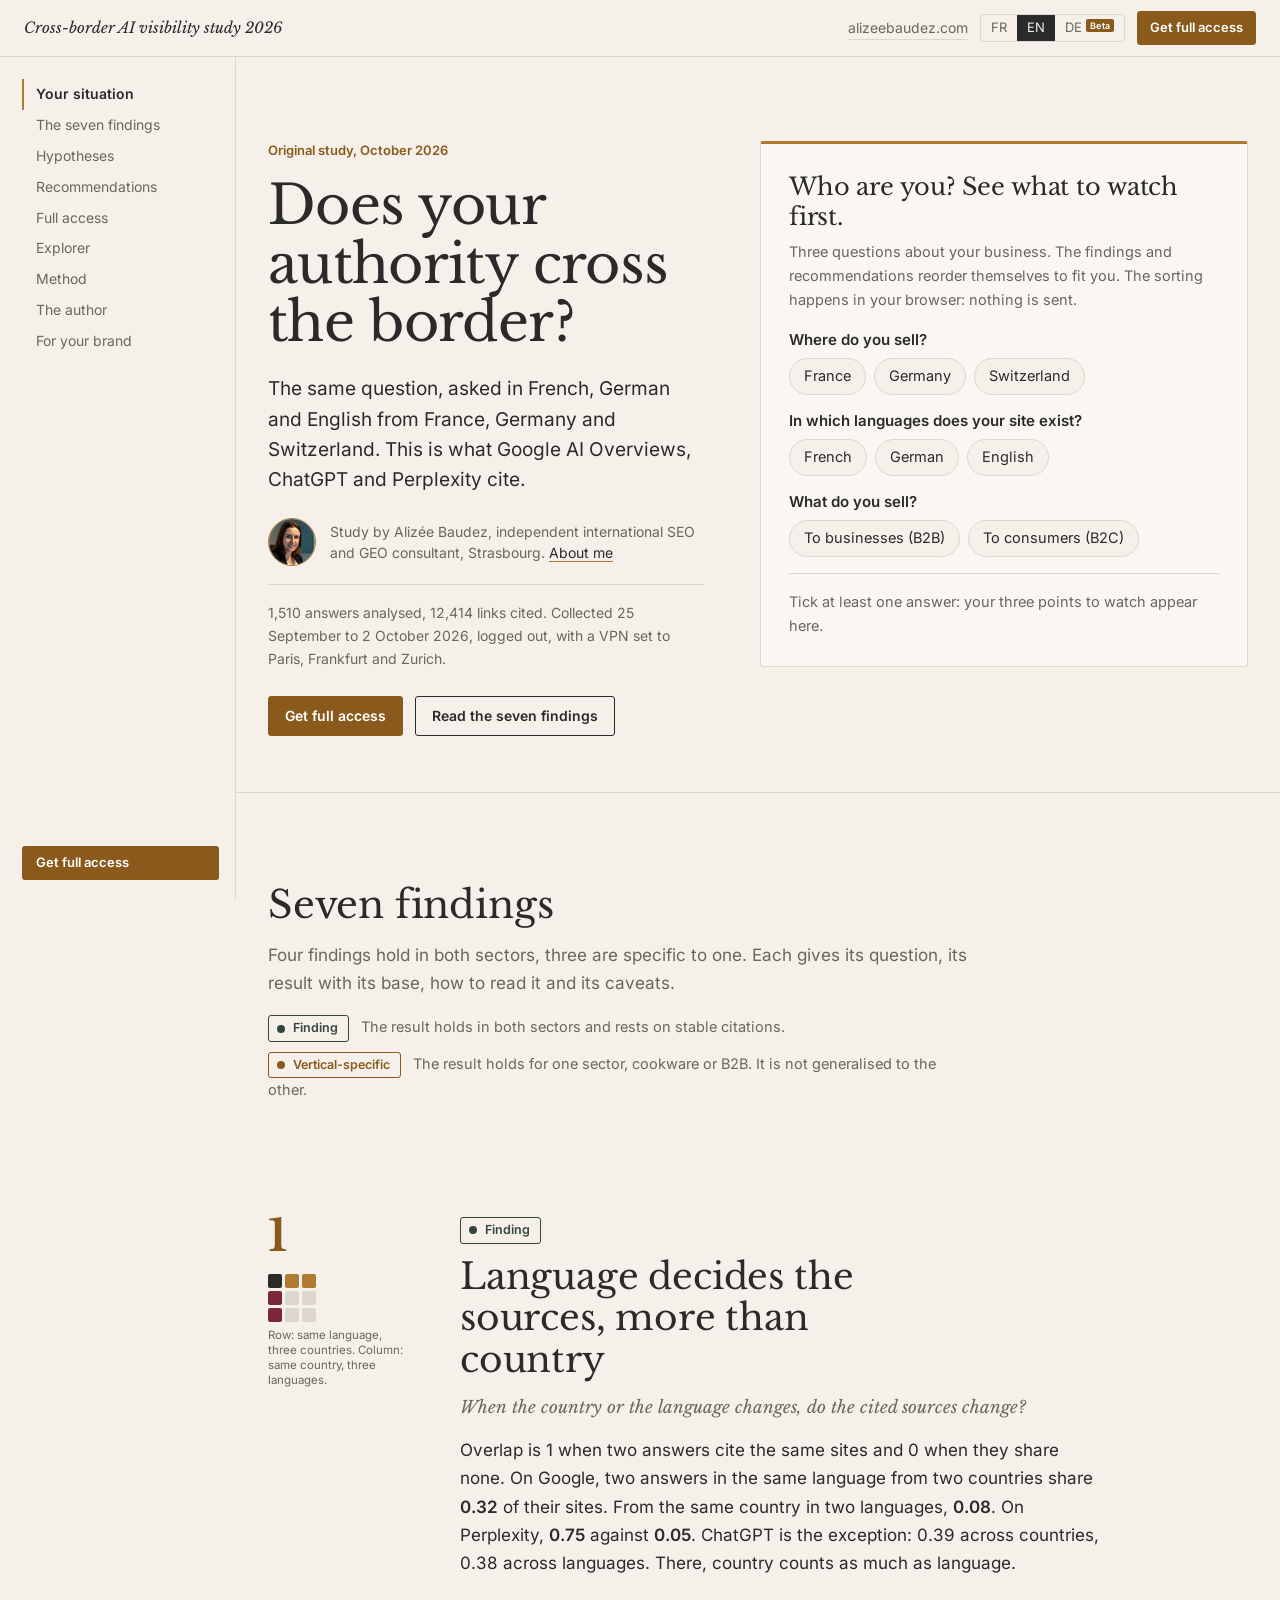
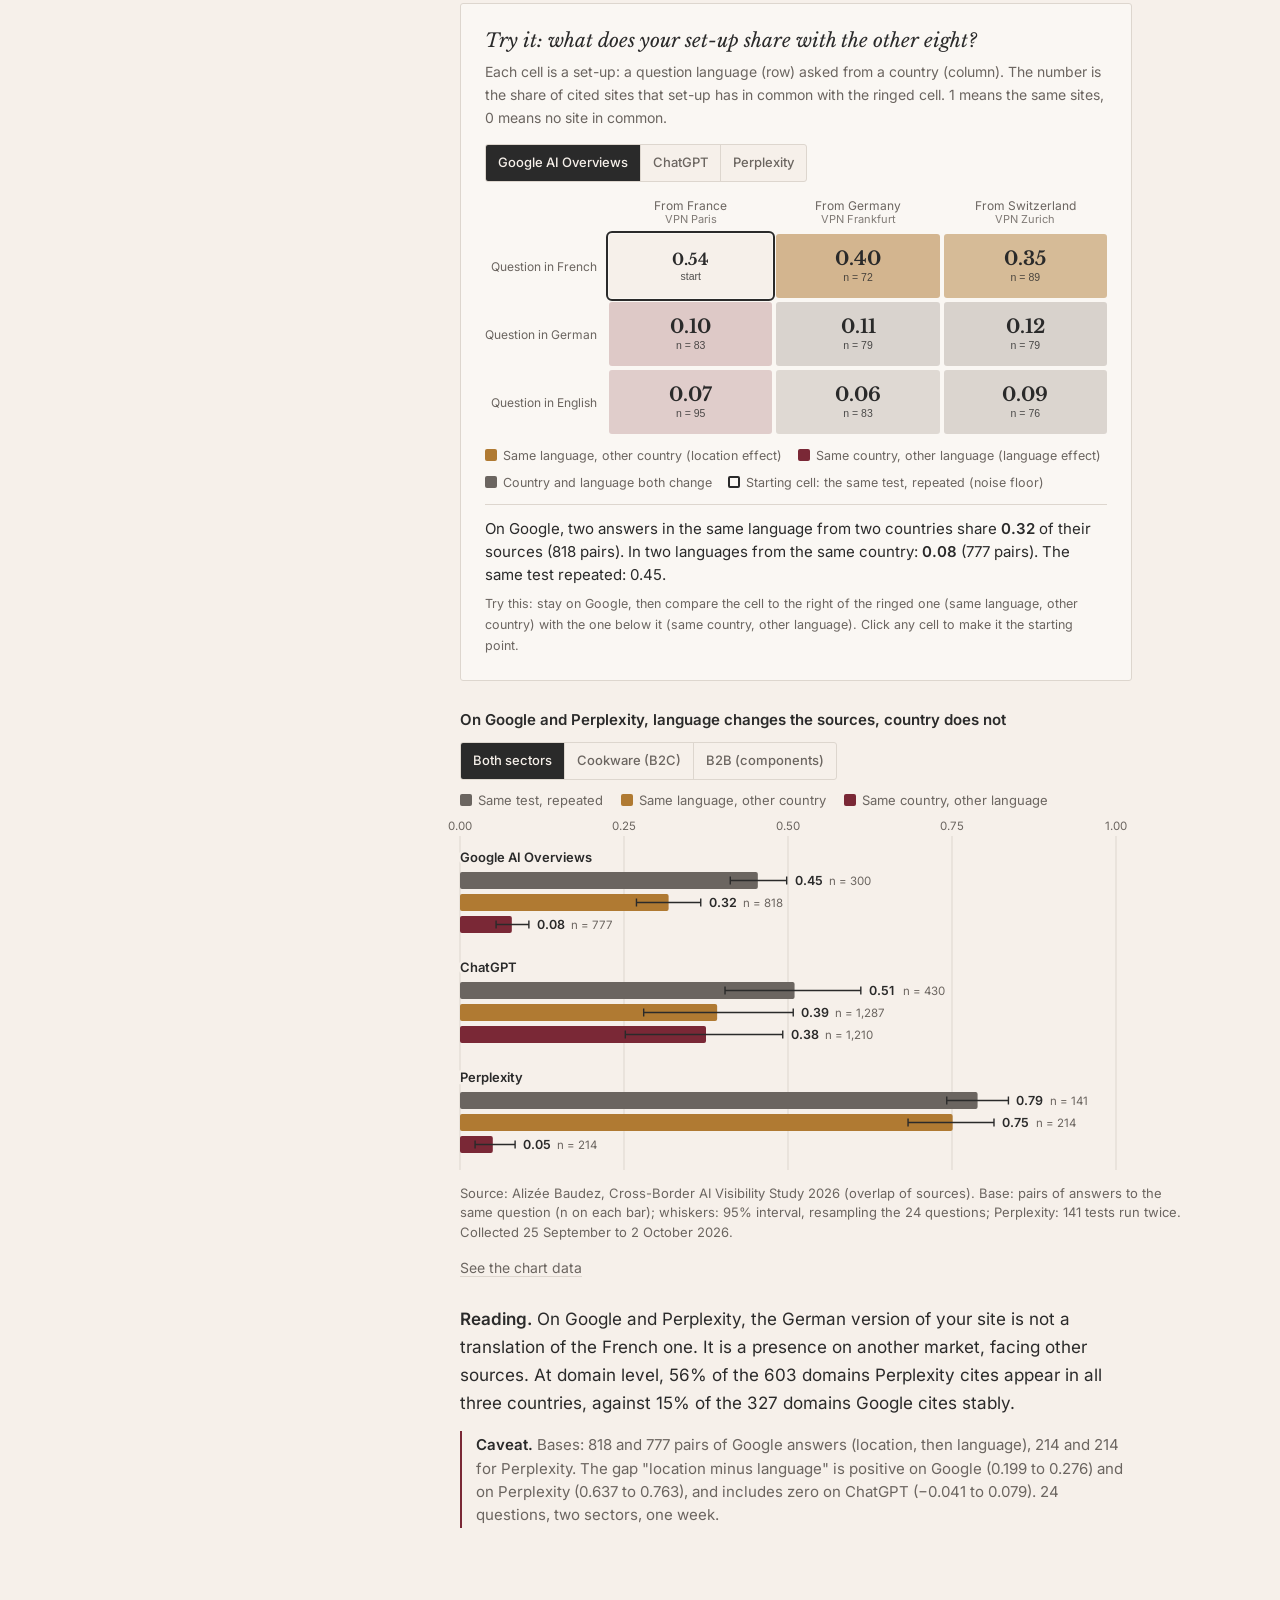
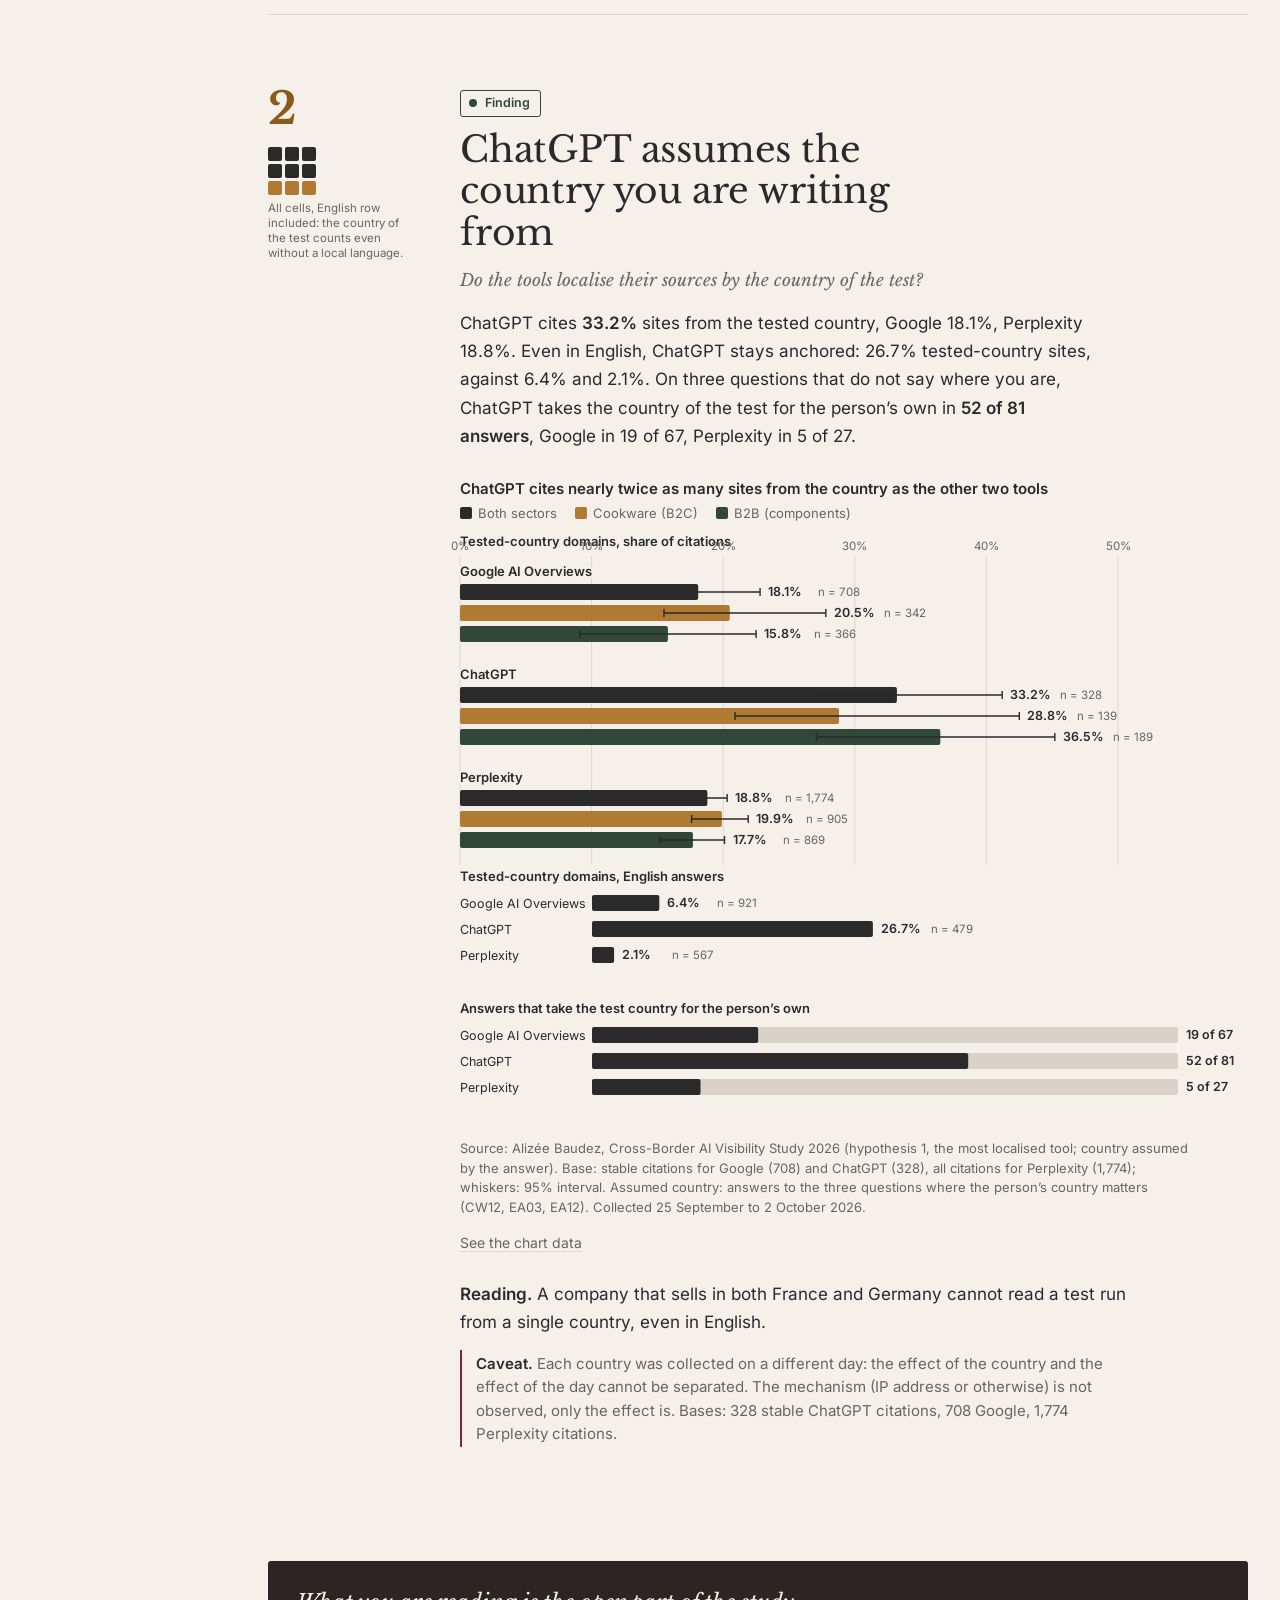
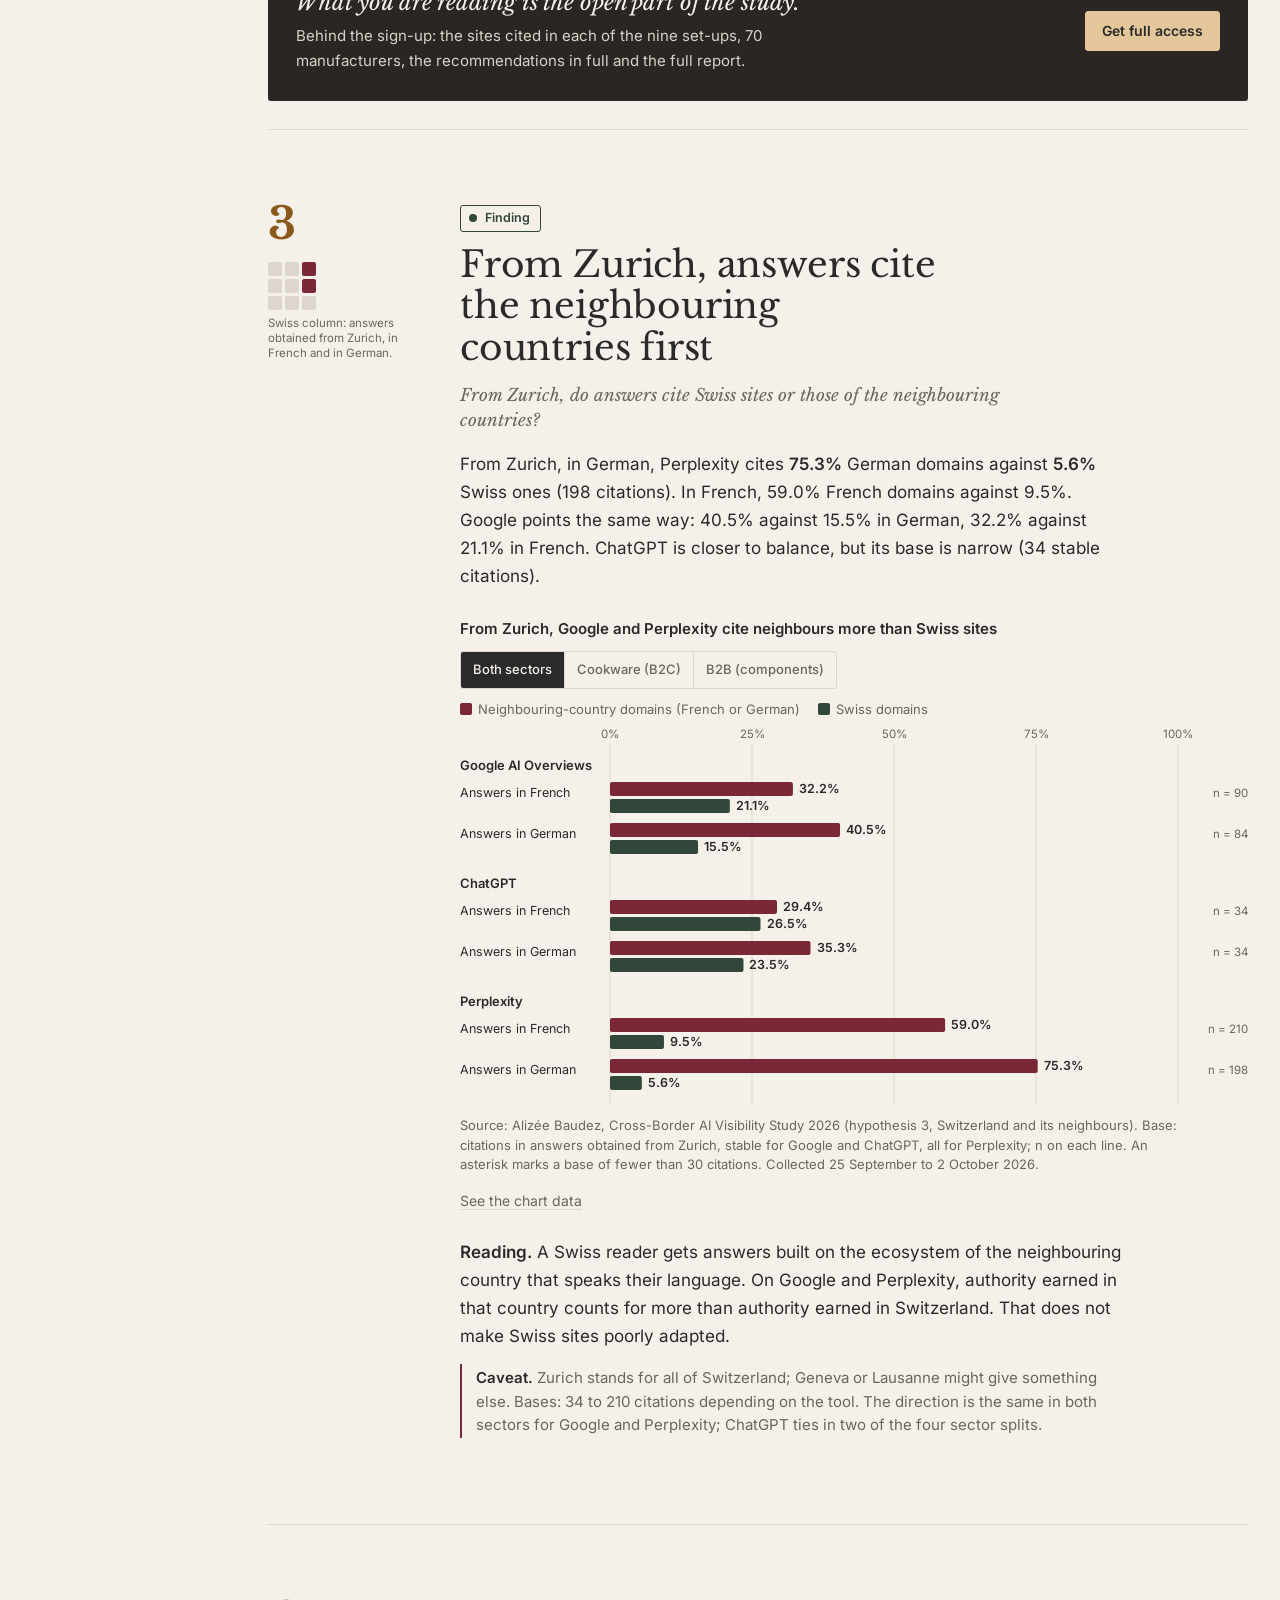
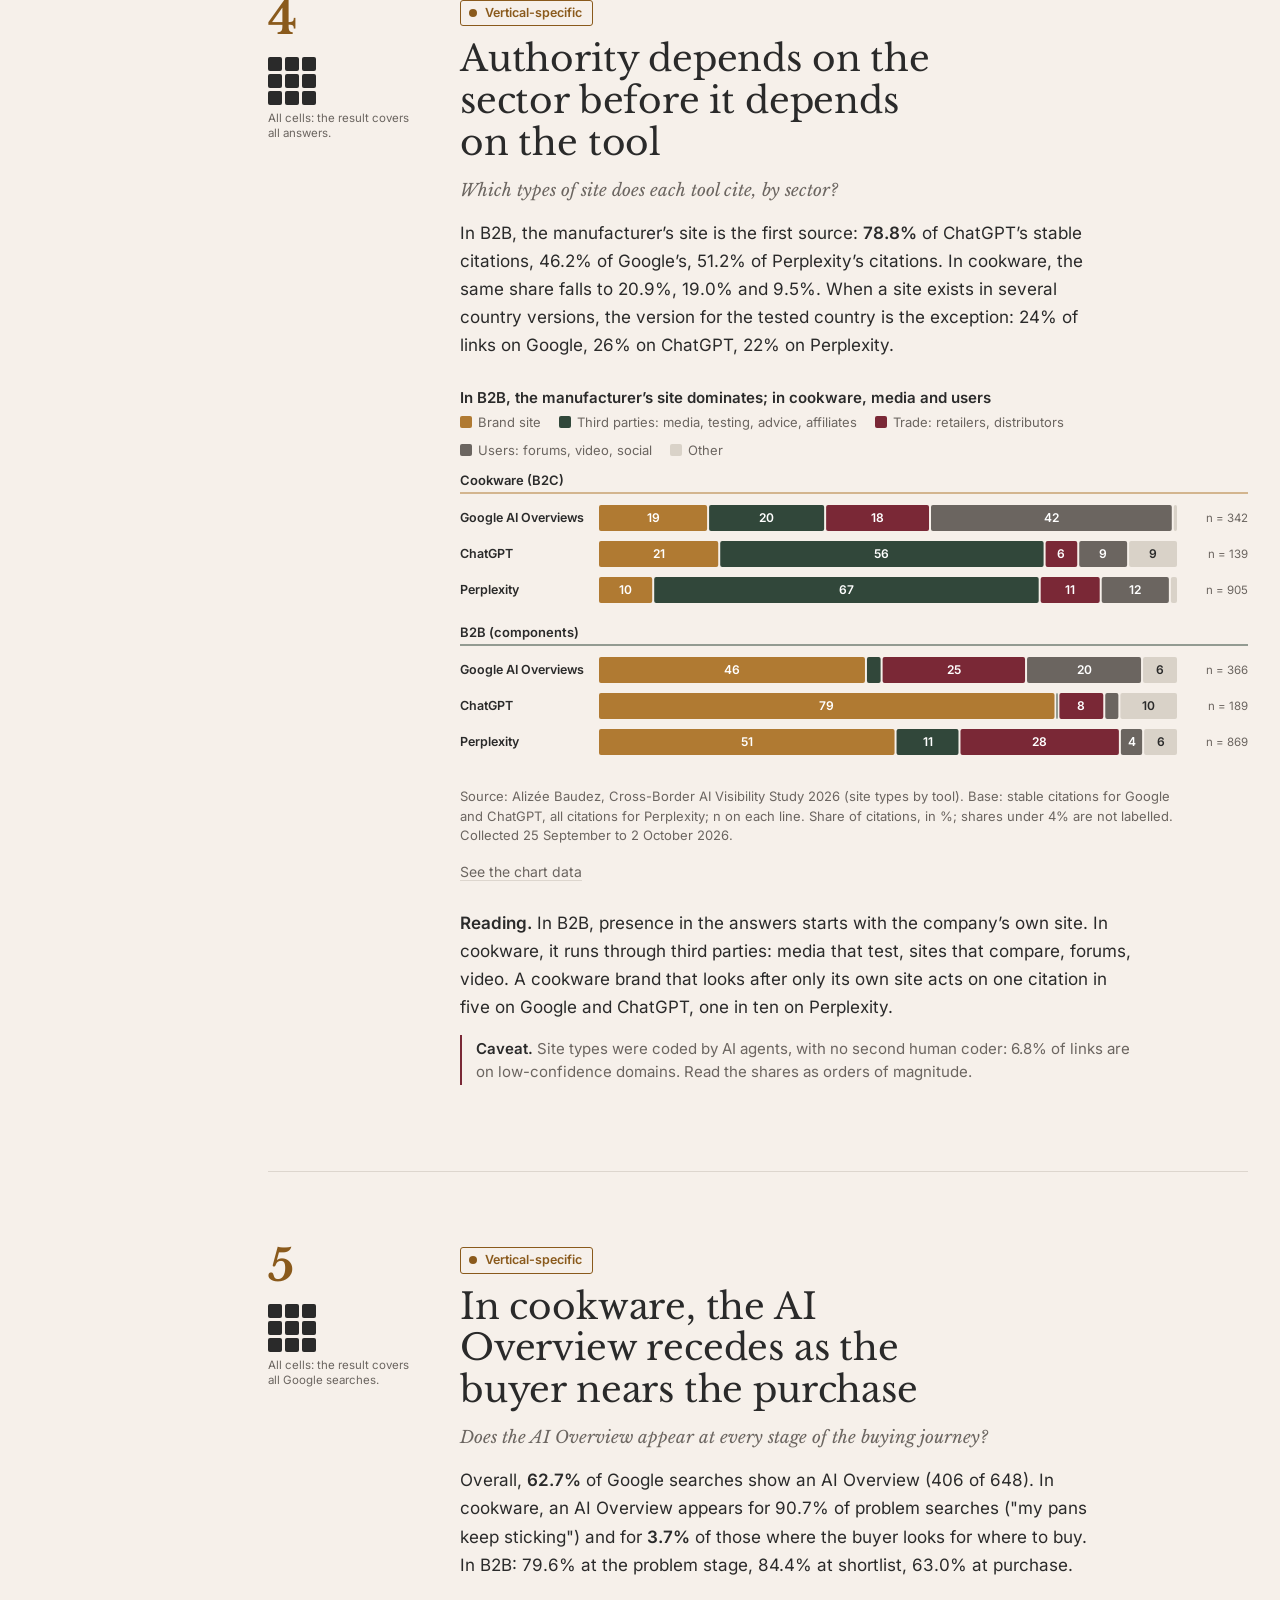
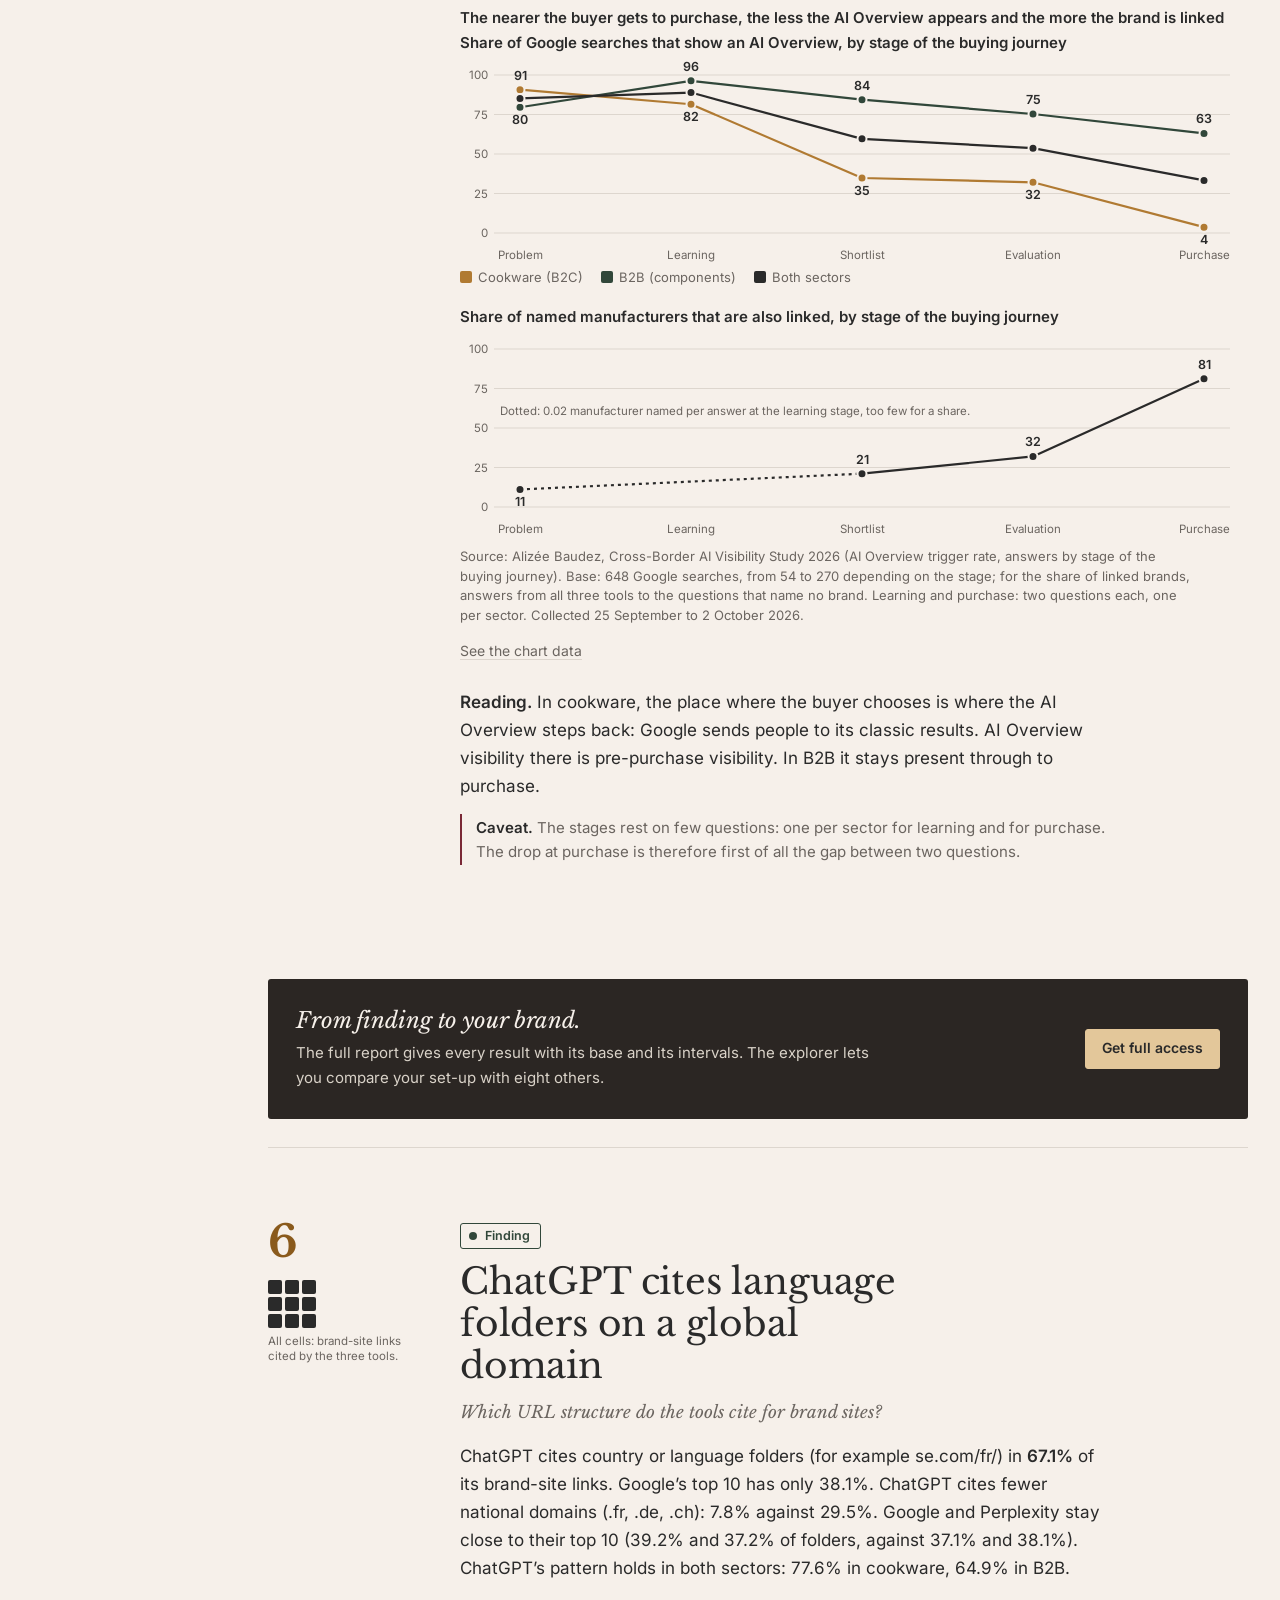
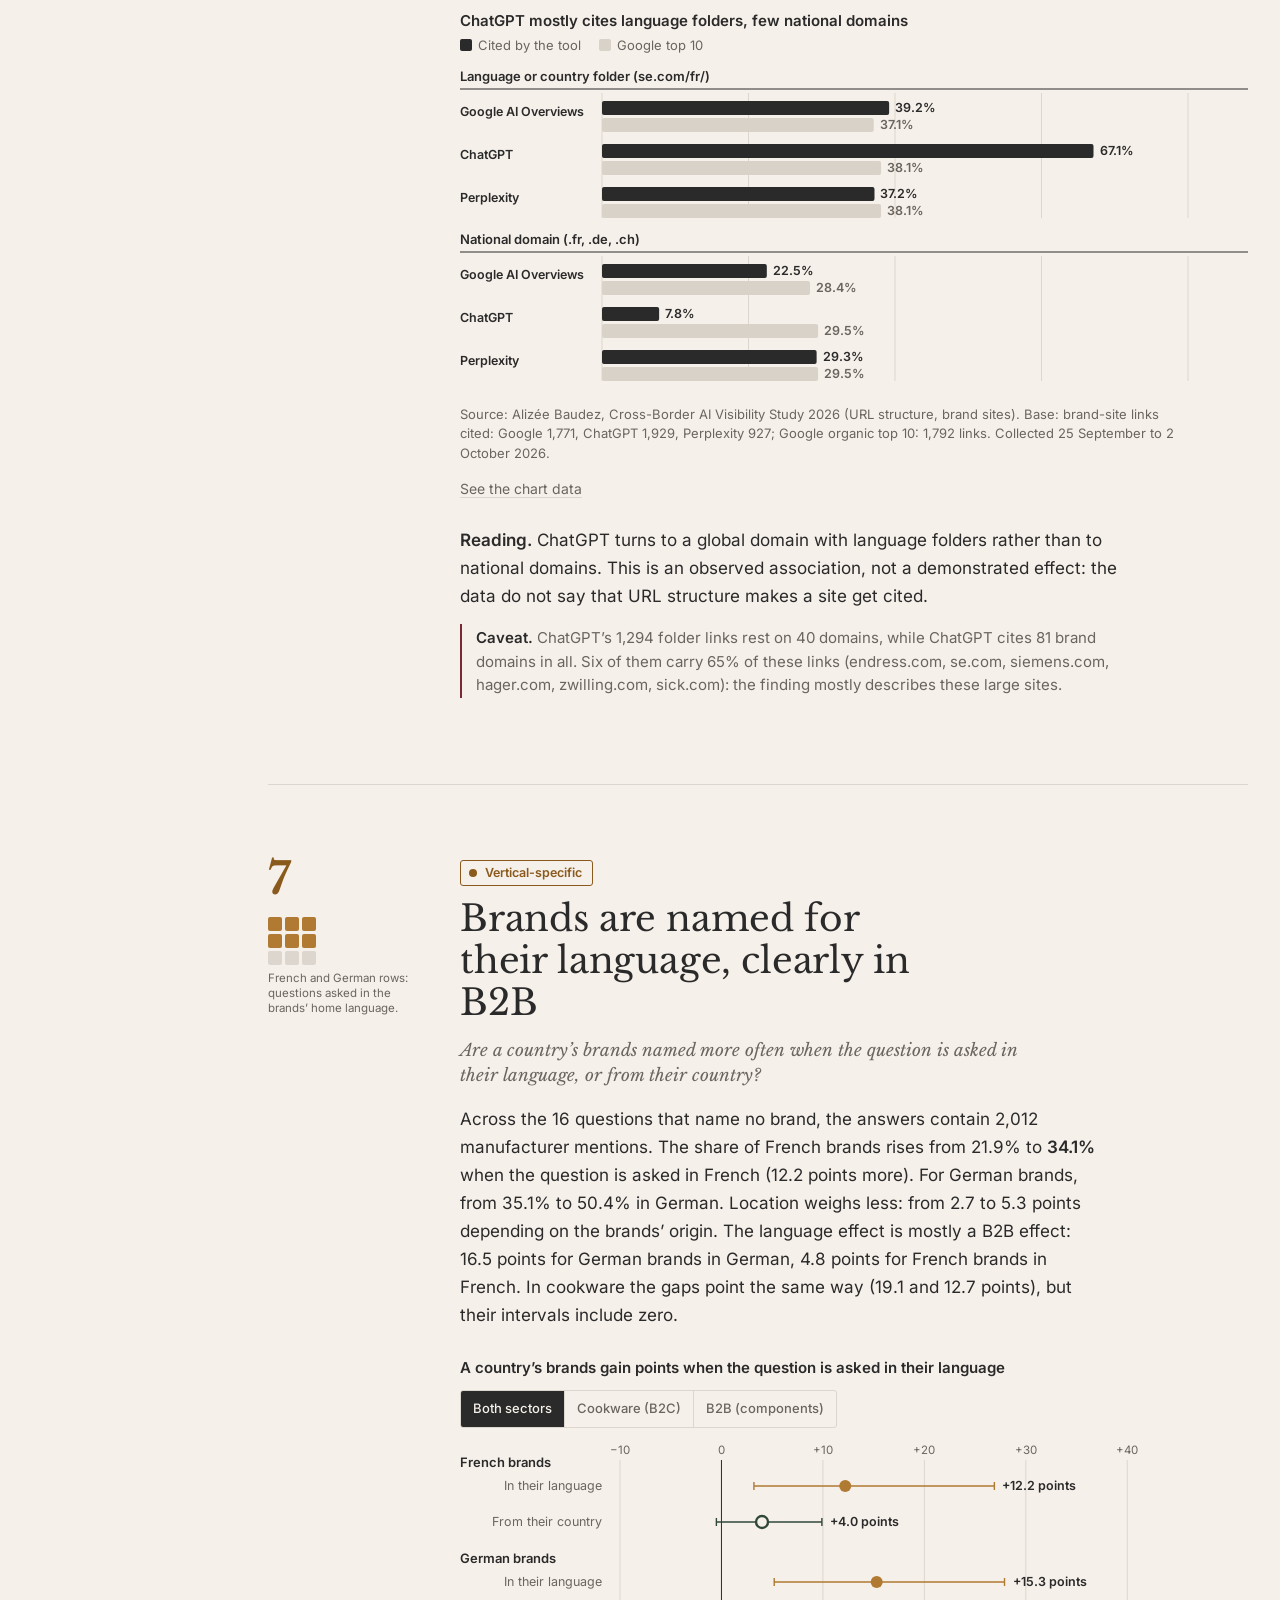
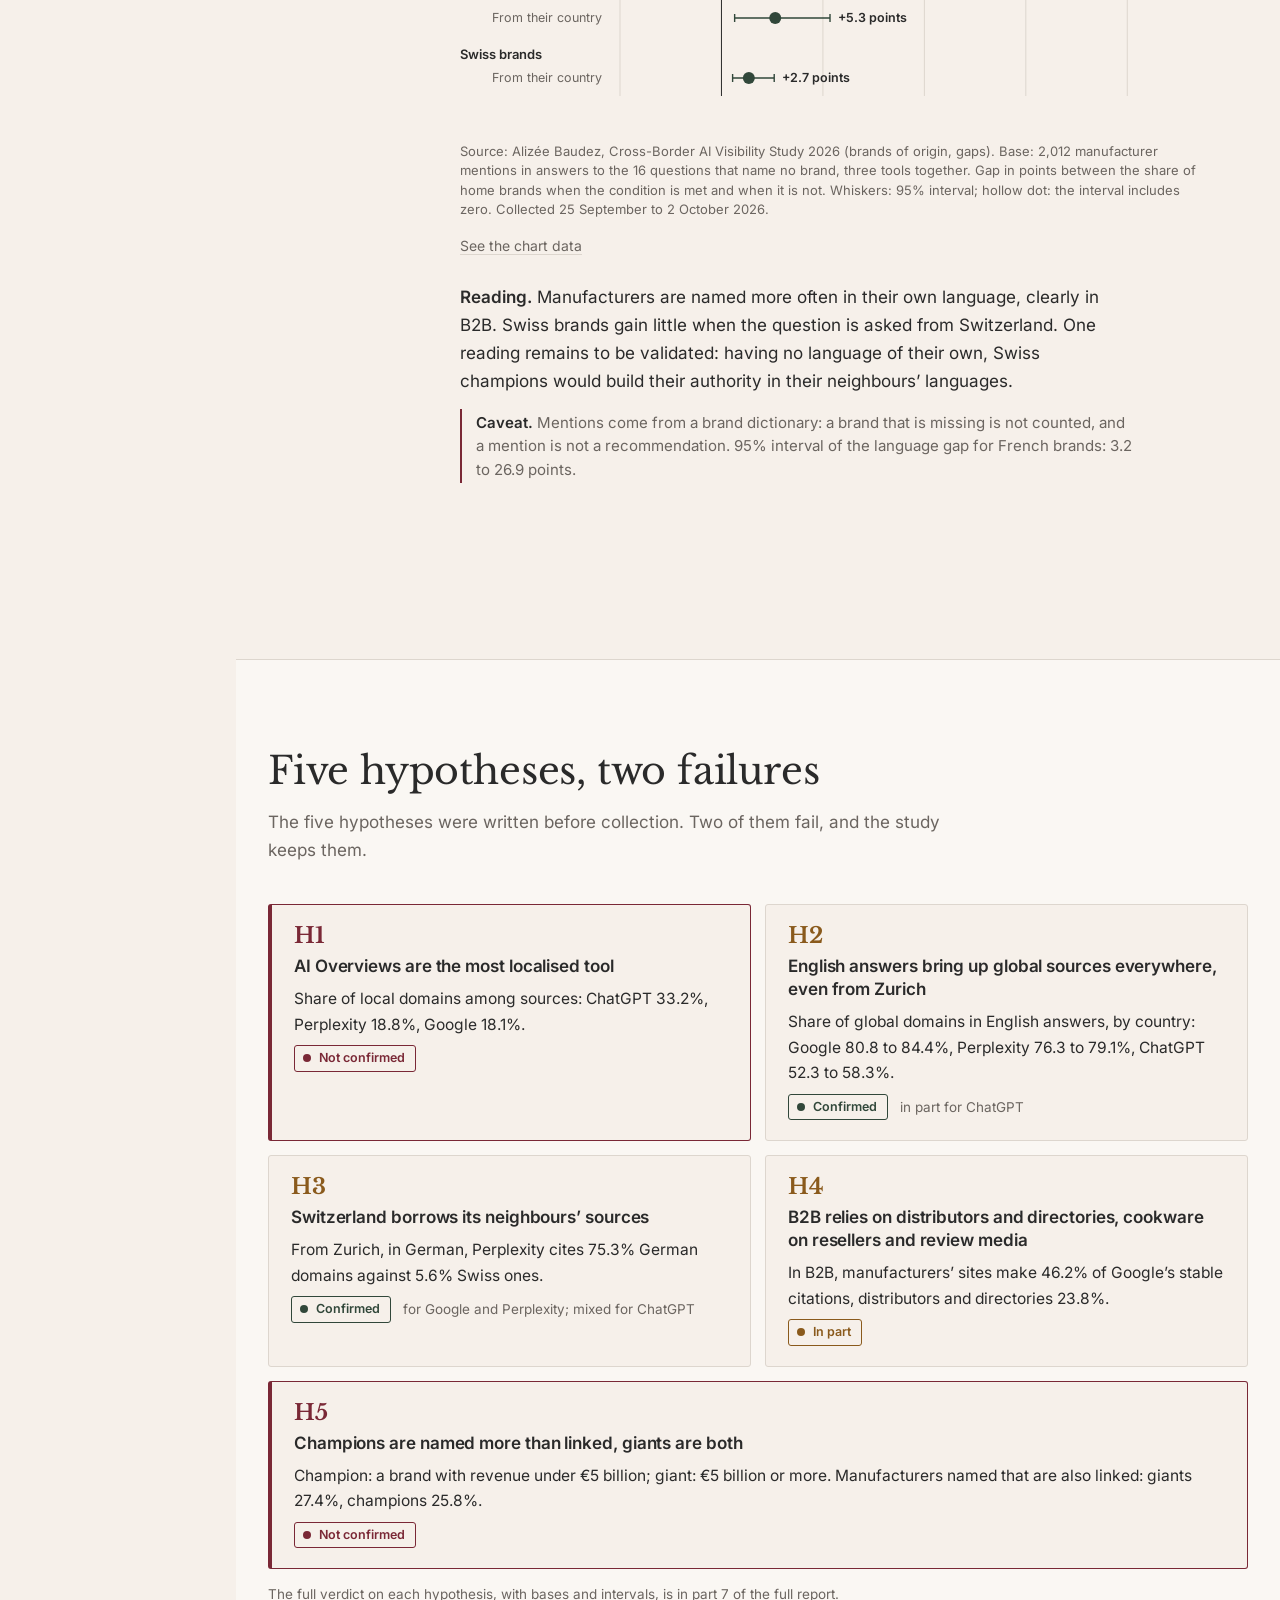
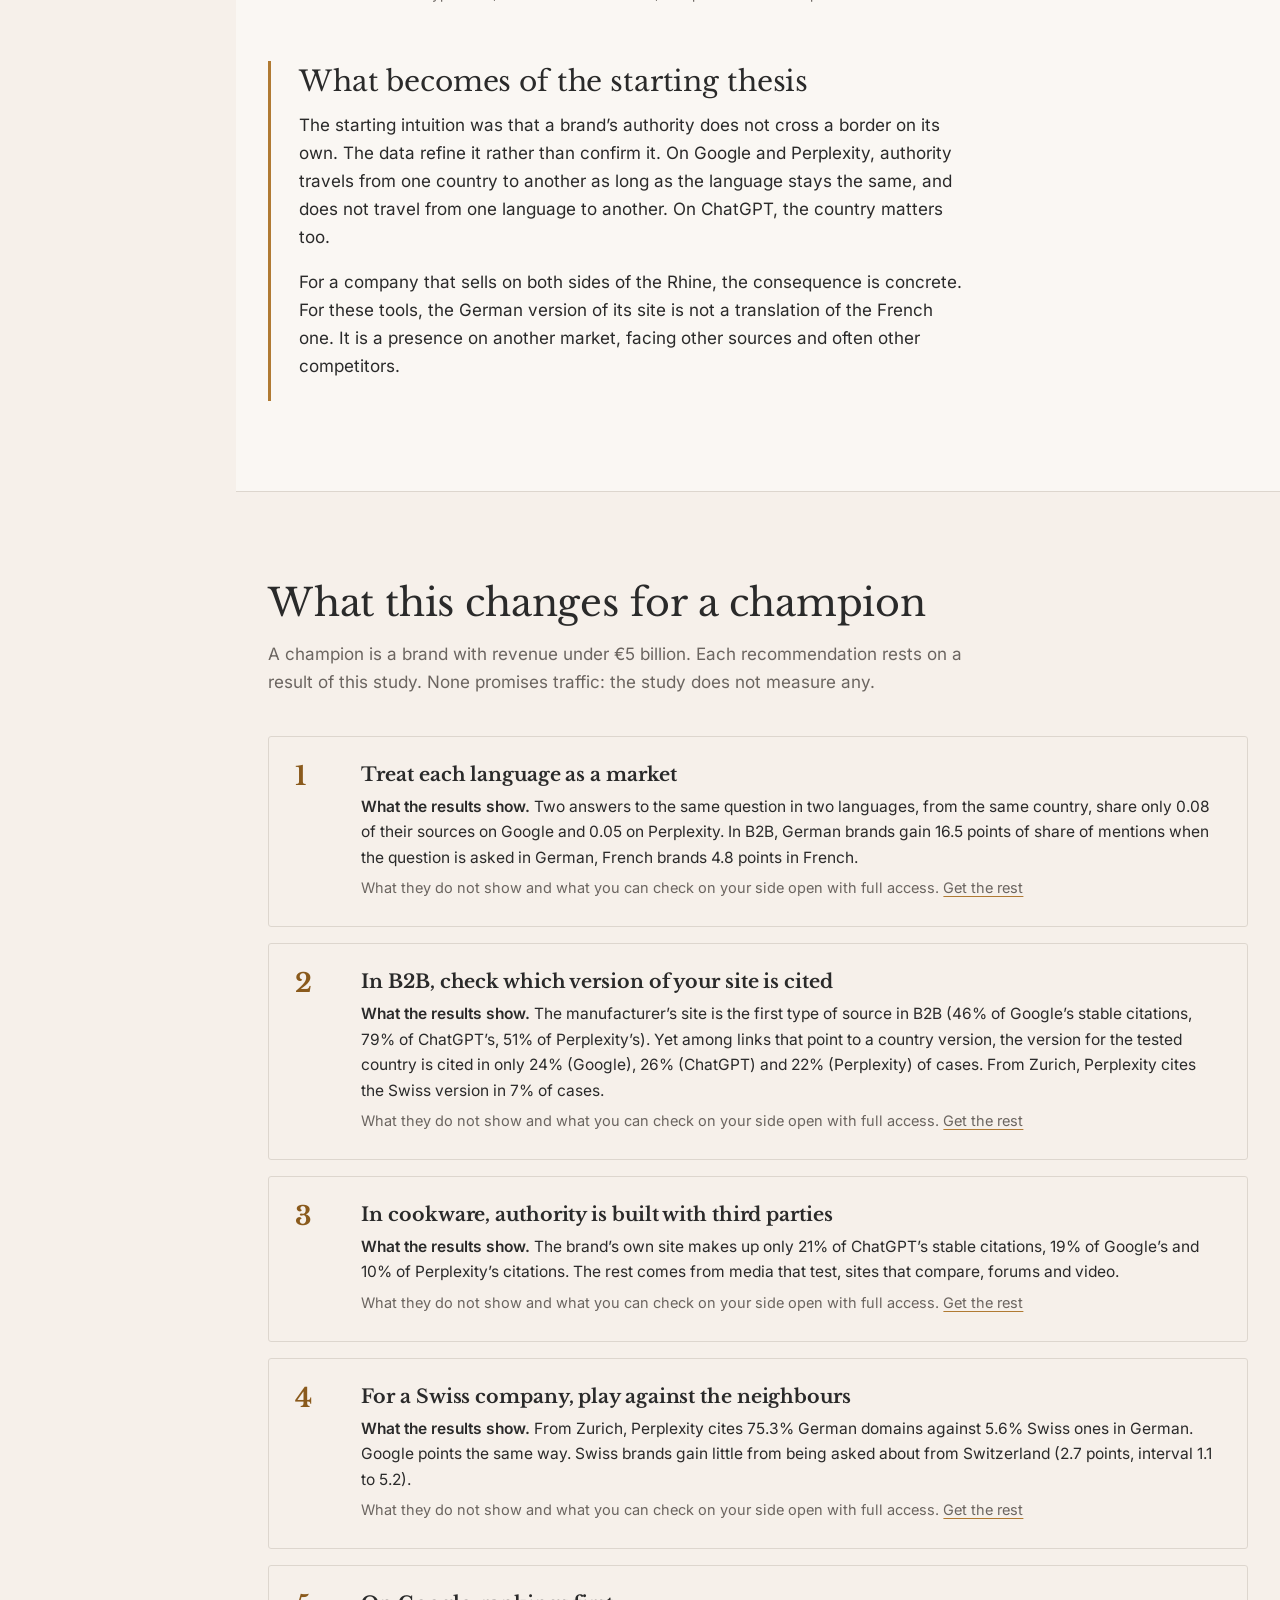
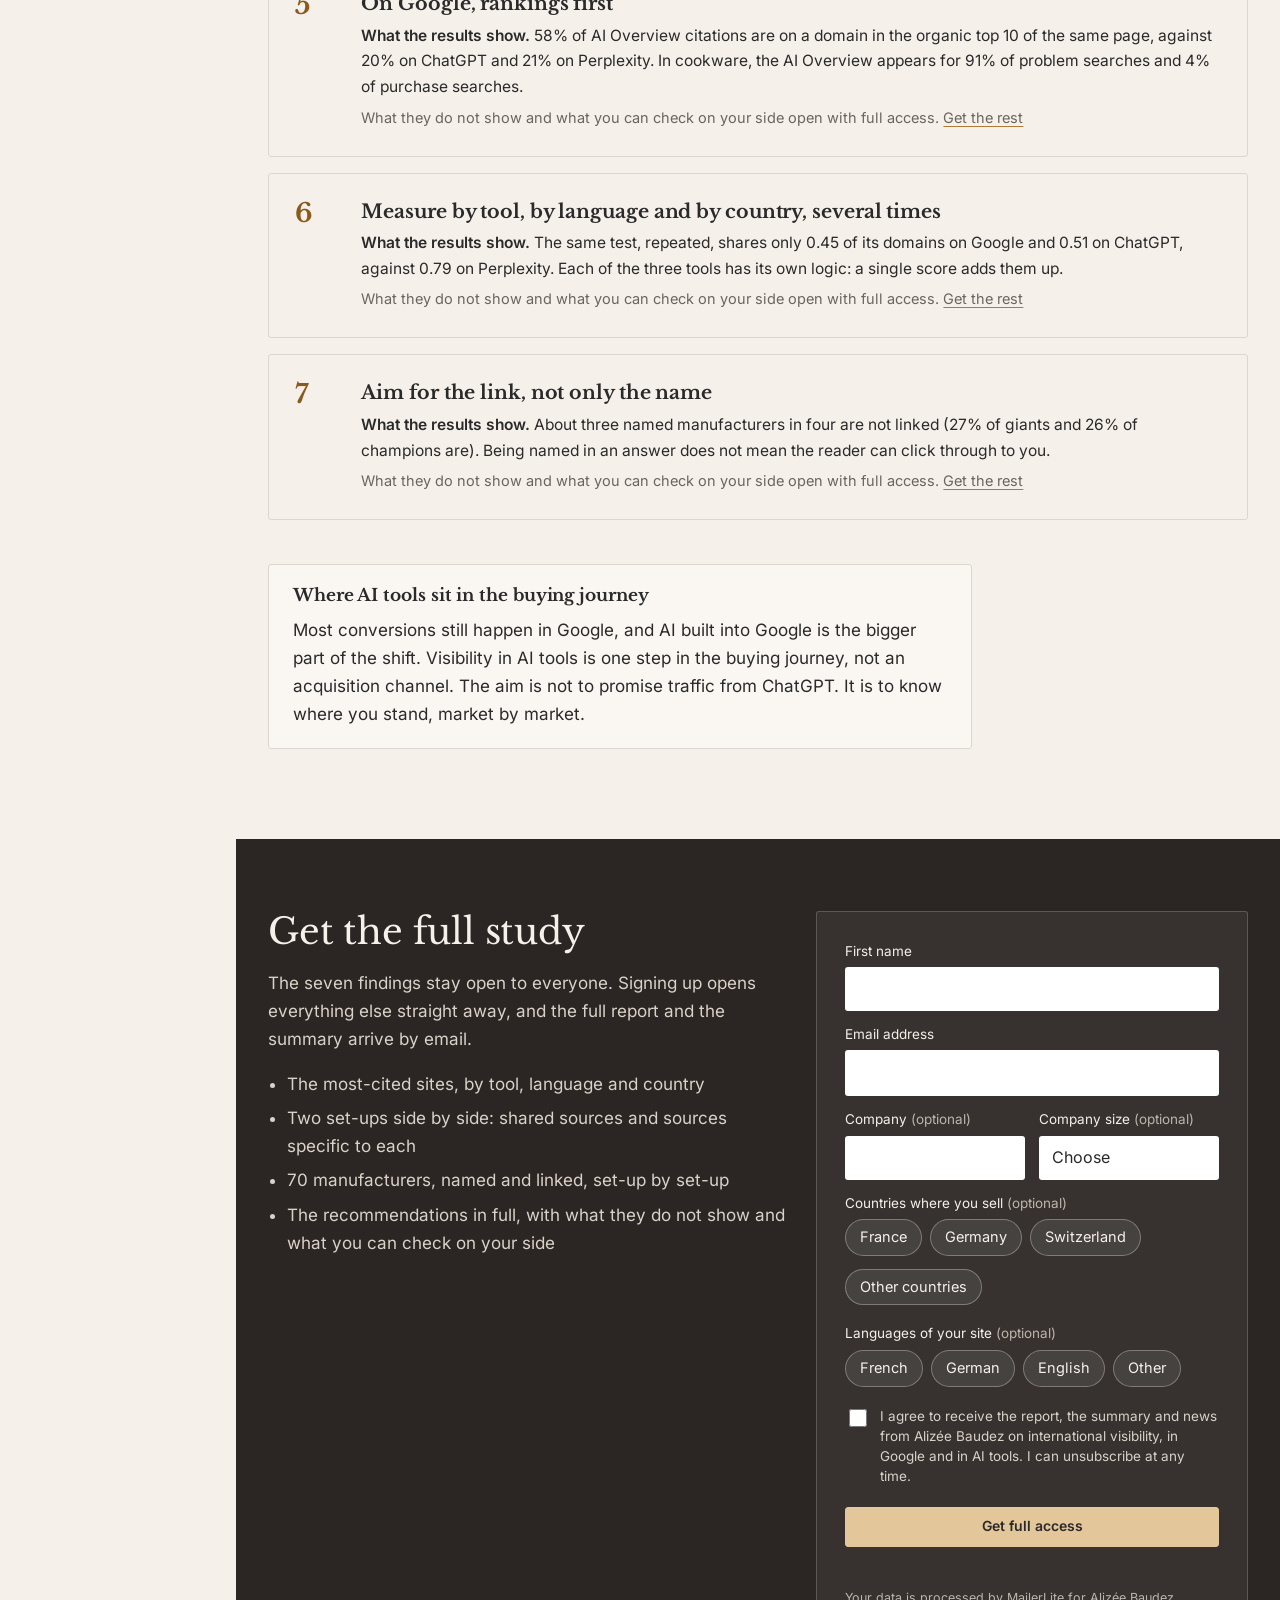
==== index.html @ bb364234 "Publish the multi-market AI visibility study microsite (EN, FR, DE Beta) Co-Authored-By: Claude Sonn" ====
<!doctype html>
<html lang="en">
<head>
<meta charset="utf-8">
<meta name="viewport" content="width=device-width,initial-scale=1">
<title>Cross-border AI visibility study 2026: does your authority cross the border?</title>
<meta name="description" content="What Google AI Overviews, ChatGPT and Perplexity cite when the same question is asked in French, German and English from France, Germany and Switzerland. 1,510 answers analysed, 12,414 links cited.">
<meta name="color-scheme" content="light dark">
<link rel="canonical" href="https://alizeebaudez.github.io/multi-market-ai-visibility-study/">
<link rel="alternate" hreflang="fr" href="https://alizeebaudez.github.io/multi-market-ai-visibility-study/fr/"><link rel="alternate" hreflang="en" href="https://alizeebaudez.github.io/multi-market-ai-visibility-study/"><link rel="alternate" hreflang="x-default" href="https://alizeebaudez.github.io/multi-market-ai-visibility-study/">
<meta property="og:type" content="article"><meta property="og:title" content="Does your authority cross the border?"><meta property="og:description" content="What Google AI Overviews, ChatGPT and Perplexity cite when the same question is asked in French, German and English from France, Germany and Switzerland. 1,510 answers analysed, 12,414 links cited.">
<meta property="og:locale" content="en_GB"><meta property="og:url" content="https://alizeebaudez.github.io/multi-market-ai-visibility-study/">
<link rel="preload" href="assets/fonts/libre-baskerville-latin-400-normal.woff2" as="font" type="font/woff2" crossorigin><link rel="preload" href="assets/fonts/inter-latin-400-normal.woff2" as="font" type="font/woff2" crossorigin>
<link rel="icon" href="data:image/svg+xml,%3Csvg xmlns='http://www.w3.org/2000/svg' viewBox='0 0 32 32'%3E%3Crect width='32' height='32' rx='4' fill='%23B07A32'/%3E%3Cg fill='%23F6F0EA'%3E%3Crect x='6' y='6' width='6' height='6'/%3E%3Crect x='13' y='6' width='6' height='6' opacity='.7'/%3E%3Crect x='20' y='6' width='6' height='6' opacity='.7'/%3E%3Crect x='6' y='13' width='6' height='6' opacity='.5'/%3E%3Crect x='13' y='13' width='6' height='6' opacity='.3'/%3E%3Crect x='20' y='13' width='6' height='6' opacity='.3'/%3E%3Crect x='6' y='20' width='6' height='6' opacity='.5'/%3E%3Crect x='13' y='20' width='6' height='6' opacity='.3'/%3E%3Crect x='20' y='20' width='6' height='6' opacity='.3'/%3E%3C/g%3E%3C/svg%3E">
<link rel="stylesheet" href="assets/style.css?v=2804ca9c">
</head>
<body>
<a class="skip" href="#main">Skip to content</a>
<header class="top">
  <div class="wrap">
    <a class="brand" href="#top">Cross-border AI visibility study 2026</a>
    <div class="tools">
      <a class="home-link" href="https://alizeebaudez.com">alizeebaudez.com</a>
      <div class="lang" role="group" aria-label="Language"><a href="fr/" hreflang="fr" lang="fr">FR</a><a href="./" hreflang="en" lang="en" aria-current="true">EN</a><a href="de/" hreflang="de" lang="de">DE<sup class="beta-pill">Beta</sup></a></div>
      <a class="btn amber sm locked-only" href="#acces">Get full access</a>
      <a class="btn ghost sm unlocked-only" href="#acces">Report and summary</a>
    </div>
  </div>
  <details class="chap-m"><summary><span class="cm-l">Chapters</span><span class="cm-c" aria-hidden="true"></span></summary><nav aria-label="Page chapters"><ol><li><a href="#situation" data-ch="situation">Your situation</a></li><li class=has-sub><a href="#constats" data-ch="constats">The seven findings</a><ol class="sub"><li><a href="#f1" data-ch="f1">Language before country</a></li><li><a href="#f2" data-ch="f2">ChatGPT localises</a></li><li><a href="#f3" data-ch="f3">Zurich and its neighbours</a></li><li><a href="#f4" data-ch="f4">Authority and sector</a></li><li><a href="#f5" data-ch="f5">AI Overviews and buying</a></li><li><a href="#f6" data-ch="f6">Language folders</a></li><li><a href="#f7" data-ch="f7">Brands and language</a></li></ol></li><li><a href="#hypotheses" data-ch="hypotheses">Hypotheses</a></li><li><a href="#recommandations" data-ch="recommandations">Recommendations</a></li><li><a href="#acces" data-ch="acces">Full access</a></li><li><a href="#explorateur" data-ch="explorateur">Explorer</a></li><li><a href="#methode" data-ch="methode">Method</a></li><li><a href="#autrice" data-ch="autrice">The author</a></li><li><a href="#offre" data-ch="offre">For your brand</a></li></ol><p class="home-m"><a href="https://alizeebaudez.com">alizeebaudez.com</a></p></nav></details>
  <div class="prog" role="progressbar" aria-label="Reading progress" aria-valuemin="0" aria-valuemax="100" aria-valuenow="0"><i></i></div>
</header>

<aside class="rail" aria-label="Page chapters">
  <nav><ol><li><a href="#situation" data-ch="situation">Your situation</a></li><li class=has-sub><a href="#constats" data-ch="constats">The seven findings</a><ol class="sub"><li><a href="#f1" data-ch="f1">Language before country</a></li><li><a href="#f2" data-ch="f2">ChatGPT localises</a></li><li><a href="#f3" data-ch="f3">Zurich and its neighbours</a></li><li><a href="#f4" data-ch="f4">Authority and sector</a></li><li><a href="#f5" data-ch="f5">AI Overviews and buying</a></li><li><a href="#f6" data-ch="f6">Language folders</a></li><li><a href="#f7" data-ch="f7">Brands and language</a></li></ol></li><li><a href="#hypotheses" data-ch="hypotheses">Hypotheses</a></li><li><a href="#recommandations" data-ch="recommandations">Recommendations</a></li><li><a href="#acces" data-ch="acces">Full access</a></li><li><a href="#explorateur" data-ch="explorateur">Explorer</a></li><li><a href="#methode" data-ch="methode">Method</a></li><li><a href="#autrice" data-ch="autrice">The author</a></li><li><a href="#offre" data-ch="offre">For your brand</a></li></ol></nav>
  <div class="rail-cta"><a class="btn amber sm locked-only" href="#acces">Get full access</a><a class="rail-docs unlocked-only" href="#acces">My documents</a></div>
</aside>

<main id="main">
<section class="hero" id="top"><div class="wrap"><div class="hero-grid">
  <div class="hero-l">
    <p class="kicker">Original study, October 2026</p>
    <h1>Does your authority cross the border?</h1>
    <p class="lede">The same question, asked in French, German and English from France, Germany and Switzerland. This is what Google AI Overviews, ChatGPT and Perplexity cite.</p>
    <div class="byline"><img src="assets/img/alizee.jpg" alt="" width="48" height="48"><p>Study by Alizée Baudez, independent international SEO and GEO consultant, Strasbourg. <a href="#autrice">About me</a></p></div>
    <p class="facts">1,510 answers analysed, 12,414 links cited. Collected 25 September to 2 October 2026, logged out, with a VPN set to Paris, Frankfurt and Zurich.</p>
    <div class="cta"><a class="btn amber locked-only" href="#acces">Get full access</a><a class="btn ghost" href="#constats">Read the seven findings</a></div>
  </div>
  <div class="sit" id="situation">
    <h2>Who are you? See what to watch first.</h2>
    <p class="sit-intro">Three questions about your business. The findings and recommendations reorder themselves to fit you. The sorting happens in your browser: nothing is sent.</p>
    <fieldset><legend>Where do you sell?</legend><div class="chips"><label class="chip"><input type="checkbox" name="mk" value="FR"><span>France</span></label><label class="chip"><input type="checkbox" name="mk" value="DE"><span>Germany</span></label><label class="chip"><input type="checkbox" name="mk" value="CH"><span>Switzerland</span></label></div></fieldset>
    <fieldset><legend>In which languages does your site exist?</legend><div class="chips"><label class="chip"><input type="checkbox" name="lg" value="fr"><span>French</span></label><label class="chip"><input type="checkbox" name="lg" value="de"><span>German</span></label><label class="chip"><input type="checkbox" name="lg" value="en"><span>English</span></label></div></fieldset>
    <fieldset><legend>What do you sell?</legend><div class="chips"><label class="chip"><input type="checkbox" name="kd" value="b2b"><span>To businesses (B2B)</span></label><label class="chip"><input type="checkbox" name="kd" value="b2c"><span>To consumers (B2C)</span></label></div></fieldset>
    <div class="sit-out" aria-live="polite">
      <p class="sit-empty">Tick at least one answer: your three points to watch appear here.</p>
      <p class="out-h"><b>To watch first, for you</b></p>
      <ol></ol>
      <p class="sit-go" hidden><a href="#constats">Read the findings in this order</a></p>
      <div class="sit-mail" hidden>
        <button type="button" class="btn amber sit-mail-open" aria-expanded="false" aria-controls="mailf">Get my priorities by email</button>
        <form class="mailf" id="mailf" novalidate hidden>
          <p class="mf-h">Your priorities, the full report and the summary, in one message.</p>
          <div class="fld"><label for="m-name">First name</label><input type="text" id="m-name" name="name" autocomplete="given-name" required></div>
          <div class="fld"><label for="m-email">Email address</label><input type="email" id="m-email" name="email" autocomplete="email" inputmode="email" required></div>
          <div class="hp" aria-hidden="true"><label>Website <input type="text" name="website" tabindex="-1" autocomplete="off"></label></div>
          <label class="consent"><input type="checkbox" name="consent" required><span>I agree to receive my priorities, the report and news from Alizée Baudez on international visibility, in Google and in AI tools. I can unsubscribe at any time.</span></label>
          <button class="btn" type="submit" data-label="Send my priorities">Send my priorities</button>
          <p class="msg" role="status" aria-live="polite"></p>
          <p class="fine">Your data is processed by MailerLite for Alizée Baudez. Details in the <a href="https://alizeebaudez.com/privacy-policy">privacy policy</a>.</p>
        </form>
        <p class="mail-ok" role="status" hidden>Thank you. Check your inbox: confirm your sign-up to receive your priorities, the full report and the summary. Full access is already open on this page.</p>
      </div>
      <p class="sit-note" hidden>The findings and recommendations below are reordered for you. <button type="button" class="sit-reset">Clear all</button></p>
    </div>
  </div>
</div></div></section>

<section class="sec" id="constats" aria-labelledby="f-h"><div class="wrap">
  <div class="sec-h"><h2 id="f-h">Seven findings</h2><p>Four findings hold in both sectors, three are specific to one. Each gives its question, its result with its base, how to read it and its caveats.</p>
    <ul class="f-legend"><li><span class="tag t-finding">Finding</span> The result holds in both sectors and rests on stable citations.</li><li><span class="tag t-vertical">Vertical-specific</span> The result holds for one sector, cookware or B2B. It is not generalised to the other.</li></ul></div>
  <div class="stem">
<article class="finding" id="f1">
  <div class="f-side"><div class="f-no" aria-hidden="true">1</div><div><div class="glyph" aria-hidden="true"><i class="on"></i><i class="a"></i><i class="a"></i><i class="b"></i><i></i><i></i><i class="b"></i><i></i><i></i></div><p class="glyph-cap">Row: same language, three countries. Column: same country, three languages.</p></div></div>
  <div class="f-main">
    <p style="margin:0"><span class="tag t-finding">Finding</span><span class="badge-you">For you</span></p>
    <h3>Language decides the sources, more than country</h3>
    <p class="f-q">When the country or the language changes, do the cited sources change?</p>
    <p class="f-lead">Overlap is 1 when two answers cite the same sites and 0 when they share none. On Google, two answers in the same language from two countries share <strong>0.32</strong> of their sites. From the same country in two languages, <strong>0.08</strong>. On Perplexity, <strong>0.75</strong> against <strong>0.05</strong>. ChatGPT is the exception: 0.39 across countries, 0.38 across languages. There, country counts as much as language.</p>
    <p class="for-you"></p>
    <figure class="mx" id="mx" aria-labelledby="mx-t">
      <p class="mx-t" id="mx-t">Try it: what does your set-up share with the other eight?</p>
      <p class="sub">Each cell is a set-up: a question language (row) asked from a country (column). The number is the share of cited sites that set-up has in common with the ringed cell. 1 means the same sites, 0 means no site in common.</p>
      <div id="mx-seg"></div>
      <div class="mx-grid"></div>
      <div class="mx-legend"><span><i style="background:var(--amber)"></i>Same language, other country (location effect)</span><span><i style="background:var(--bordeaux)"></i>Same country, other language (language effect)</span><span><i style="background:var(--grey)"></i>Country and language both change</span><span><i class="ring"></i>Starting cell: the same test, repeated (noise floor)</span></div>
      <p class="mx-read" aria-live="polite"></p>
      <p class="mx-hint">Try this: stay on Google, then compare the cell to the right of the ringed one (same language, other country) with the one below it (same country, other language). Click any cell to make it the starting point.</p>
    </figure>
    <figure class="fig">
      <p class="fig-t">On Google and Perplexity, language changes the sources, country does not</p>
      <div class="fig-ctl"><div id="s-f1"></div></div>
      <div class="chart" id="c-f1" role="group" aria-label="On Google and Perplexity, language changes the sources, country does not"></div>
      <noscript><p class="note">The charts need JavaScript. The data are in the table below.</p></noscript>
      <figcaption class="fig-src">Source: Alizée Baudez, Cross-Border AI Visibility Study 2026 (overlap of sources). Base: pairs of answers to the same question (n on each bar); whiskers: 95% interval, resampling the 24 questions; Perplexity: 141 tests run twice. Collected 25 September to 2 October 2026.</figcaption>
      <details class="data"><summary>See the chart data</summary><div class="tscroll"><table class="dt"><thead><tr><th scope="col">Sector</th><th scope="col">Tool</th><th scope="col">Same test, repeated</th><th scope="col">Same language, other country</th><th scope="col">Same country, other language</th><th scope="col">n (same language, other country)</th><th scope="col">n (same country, other language)</th></tr></thead><tbody><tr><th scope="row">Both sectors</th><td>Google AI Overviews</td><td>0.45</td><td>0.32</td><td>0.08</td><td>818</td><td>777</td></tr><tr><th scope="row">Both sectors</th><td>ChatGPT</td><td>0.51</td><td>0.39</td><td>0.38</td><td>1,287</td><td>1,210</td></tr><tr><th scope="row">Both sectors</th><td>Perplexity</td><td>0.79</td><td>0.75</td><td>0.05</td><td>214</td><td>214</td></tr><tr><th scope="row">Cookware (B2C)</th><td>Google AI Overviews</td><td>0.54</td><td>0.39</td><td>0.11</td><td>299</td><td>304</td></tr><tr><th scope="row">Cookware (B2C)</th><td>ChatGPT</td><td>0.39</td><td>0.25</td><td>0.19</td><td>550</td><td>505</td></tr><tr><th scope="row">Cookware (B2C)</th><td>Perplexity</td><td>0.80</td><td>0.76</td><td>0.01</td><td>106</td><td>106</td></tr><tr><th scope="row">B2B (components)</th><td>Google AI Overviews</td><td>0.40</td><td>0.28</td><td>0.06</td><td>519</td><td>473</td></tr><tr><th scope="row">B2B (components)</th><td>ChatGPT</td><td>0.60</td><td>0.50</td><td>0.51</td><td>737</td><td>705</td></tr><tr><th scope="row">B2B (components)</th><td>Perplexity</td><td>0.78</td><td>0.74</td><td>0.08</td><td>108</td><td>108</td></tr></tbody></table></div></details>
    </figure>
    <p class="read"><b>Reading.</b> On Google and Perplexity, the German version of your site is not a translation of the French one. It is a presence on another market, facing other sources. At domain level, 56% of the 603 domains Perplexity cites appear in all three countries, against 15% of the 327 domains Google cites stably.</p>
    <p class="res"><b>Caveat.</b> Bases: 818 and 777 pairs of Google answers (location, then language), 214 and 214 for Perplexity. The gap "location minus language" is positive on Google (0.199 to 0.276) and on Perplexity (0.637 to 0.763), and includes zero on ChatGPT (−0.041 to 0.079). 24 questions, two sectors, one week.</p>
  </div>
</article>
<article class="finding" id="f2">
  <div class="f-side"><div class="f-no" aria-hidden="true">2</div><div><div class="glyph" aria-hidden="true"><i class="on"></i><i class="on"></i><i class="on"></i><i class="on"></i><i class="on"></i><i class="on"></i><i class="a"></i><i class="a"></i><i class="a"></i></div><p class="glyph-cap">All cells, English row included: the country of the test counts even without a local language.</p></div></div>
  <div class="f-main">
    <p style="margin:0"><span class="tag t-finding">Finding</span><span class="badge-you">For you</span></p>
    <h3>ChatGPT assumes the country you are writing from</h3>
    <p class="f-q">Do the tools localise their sources by the country of the test?</p>
    <p class="f-lead">ChatGPT cites <strong>33.2%</strong> sites from the tested country, Google 18.1%, Perplexity 18.8%. Even in English, ChatGPT stays anchored: 26.7% tested-country sites, against 6.4% and 2.1%. On three questions that do not say where you are, ChatGPT takes the country of the test for the person’s own in <strong>52 of 81 answers</strong>, Google in 19 of 67, Perplexity in 5 of 27.</p>
    <p class="for-you"></p>
    
    <figure class="fig">
      <p class="fig-t">ChatGPT cites nearly twice as many sites from the country as the other two tools</p>
      
      <div class="chart" id="c-f2" role="group" aria-label="ChatGPT cites nearly twice as many sites from the country as the other two tools"></div>
      <noscript><p class="note">The charts need JavaScript. The data are in the table below.</p></noscript>
      <figcaption class="fig-src">Source: Alizée Baudez, Cross-Border AI Visibility Study 2026 (hypothesis 1, the most localised tool; country assumed by the answer). Base: stable citations for Google (708) and ChatGPT (328), all citations for Perplexity (1,774); whiskers: 95% interval. Assumed country: answers to the three questions where the person’s country matters (CW12, EA03, EA12). Collected 25 September to 2 October 2026.</figcaption>
      <details class="data"><summary>See the chart data</summary><div class="tscroll"><table class="dt"><thead><tr><th scope="col">Tool</th><th scope="col">Both sectors</th><th scope="col">Cookware (B2C)</th><th scope="col">B2B</th><th scope="col">English answers</th><th scope="col">Test country taken for the person’s own</th></tr></thead><tbody><tr><th scope="row">Google AI Overviews</th><td>18.1%</td><td>20.5%</td><td>15.8%</td><td>6.4%</td><td>19 / 67</td></tr><tr><th scope="row">ChatGPT</th><td>33.2%</td><td>28.8%</td><td>36.5%</td><td>26.7%</td><td>52 / 81</td></tr><tr><th scope="row">Perplexity</th><td>18.8%</td><td>19.9%</td><td>17.7%</td><td>2.1%</td><td>5 / 27</td></tr></tbody></table></div></details>
    </figure>
    <p class="read"><b>Reading.</b> A company that sells in both France and Germany cannot read a test run from a single country, even in English.</p>
    <p class="res"><b>Caveat.</b> Each country was collected on a different day: the effect of the country and the effect of the day cannot be separated. The mechanism (IP address or otherwise) is not observed, only the effect is. Bases: 328 stable ChatGPT citations, 708 Google, 1,774 Perplexity citations.</p>
  </div>
</article><aside class="band" data-band="a"><div class="b-l locked-only"><div class="b-t"><h3>What you are reading is the open part of the study.</h3><p>Behind the sign-up: the sites cited in each of the nine set-ups, 70 manufacturers, the recommendations in full and the full report.</p></div><a class="btn amber" href="#acces">Get full access</a></div>
<div class="b-u"><b>Your documents</b><span><a class="btn ghost sm" href="https://drive.google.com/file/d/15vjFpS2o-vRfzmvCLwzu6Q5DjI0x0YhN/view" target="_blank" rel="noopener">The full report</a><a class="btn ghost sm" href="https://drive.google.com/file/d/1lweOFxLOEHZDPcMDbmPDE5v6XcUCs--V/view" target="_blank" rel="noopener">The summary</a></span></div></aside>
<article class="finding" id="f3">
  <div class="f-side"><div class="f-no" aria-hidden="true">3</div><div><div class="glyph" aria-hidden="true"><i></i><i></i><i class="b"></i><i></i><i></i><i class="b"></i><i></i><i></i><i></i></div><p class="glyph-cap">Swiss column: answers obtained from Zurich, in French and in German.</p></div></div>
  <div class="f-main">
    <p style="margin:0"><span class="tag t-finding">Finding</span><span class="badge-you">For you</span></p>
    <h3>From Zurich, answers cite the neighbouring countries first</h3>
    <p class="f-q">From Zurich, do answers cite Swiss sites or those of the neighbouring countries?</p>
    <p class="f-lead">From Zurich, in German, Perplexity cites <strong>75.3%</strong> German domains against <strong>5.6%</strong> Swiss ones (198 citations). In French, 59.0% French domains against 9.5%. Google points the same way: 40.5% against 15.5% in German, 32.2% against 21.1% in French. ChatGPT is closer to balance, but its base is narrow (34 stable citations).</p>
    <p class="for-you"></p>
    
    <figure class="fig">
      <p class="fig-t">From Zurich, Google and Perplexity cite neighbours more than Swiss sites</p>
      <div class="fig-ctl"><div id="s-f3"></div></div>
      <div class="chart" id="c-f3" role="group" aria-label="From Zurich, Google and Perplexity cite neighbours more than Swiss sites"></div>
      <noscript><p class="note">The charts need JavaScript. The data are in the table below.</p></noscript>
      <figcaption class="fig-src">Source: Alizée Baudez, Cross-Border AI Visibility Study 2026 (hypothesis 3, Switzerland and its neighbours). Base: citations in answers obtained from Zurich, stable for Google and ChatGPT, all for Perplexity; n on each line. An asterisk marks a base of fewer than 30 citations. Collected 25 September to 2 October 2026.</figcaption>
      <details class="data"><summary>See the chart data</summary><div class="tscroll"><table class="dt"><thead><tr><th scope="col">Sector</th><th scope="col">Tool</th><th scope="col">Answers in French: french domains</th><th scope="col">Answers in French: swiss domains</th><th scope="col">Answers in German: german domains</th><th scope="col">Answers in German: swiss domains</th><th scope="col">n</th></tr></thead><tbody><tr><th scope="row">Both sectors</th><td>Google AI Overviews</td><td>32.2%</td><td>21.1%</td><td>40.5%</td><td>15.5%</td><td>90 / 84</td></tr><tr><th scope="row">Both sectors</th><td>ChatGPT</td><td>29.4%</td><td>26.5%</td><td>35.3%</td><td>23.5%</td><td>34 / 34</td></tr><tr><th scope="row">Both sectors</th><td>Perplexity</td><td>59.0%</td><td>9.5%</td><td>75.3%</td><td>5.6%</td><td>210 / 198</td></tr><tr><th scope="row">Cookware (B2C)</th><td>Google AI Overviews</td><td>36.4%</td><td>29.5%</td><td>43.9%</td><td>24.4%</td><td>44 / 41</td></tr><tr><th scope="row">Cookware (B2C)</th><td>ChatGPT</td><td>31.2%</td><td>25.0%</td><td>20.0%</td><td>20.0%</td><td>16 / 15</td></tr><tr><th scope="row">Cookware (B2C)</th><td>Perplexity</td><td>61.9%</td><td>10.5%</td><td>84.3%</td><td>4.9%</td><td>105 / 102</td></tr><tr><th scope="row">B2B (components)</th><td>Google AI Overviews</td><td>28.3%</td><td>13.0%</td><td>37.2%</td><td>7.0%</td><td>46 / 43</td></tr><tr><th scope="row">B2B (components)</th><td>ChatGPT</td><td>27.8%</td><td>27.8%</td><td>47.4%</td><td>26.3%</td><td>18 / 19</td></tr><tr><th scope="row">B2B (components)</th><td>Perplexity</td><td>56.2%</td><td>8.6%</td><td>65.6%</td><td>6.2%</td><td>105 / 96</td></tr></tbody></table></div></details>
    </figure>
    <p class="read"><b>Reading.</b> A Swiss reader gets answers built on the ecosystem of the neighbouring country that speaks their language. On Google and Perplexity, authority earned in that country counts for more than authority earned in Switzerland. That does not make Swiss sites poorly adapted.</p>
    <p class="res"><b>Caveat.</b> Zurich stands for all of Switzerland; Geneva or Lausanne might give something else. Bases: 34 to 210 citations depending on the tool. The direction is the same in both sectors for Google and Perplexity; ChatGPT ties in two of the four sector splits.</p>
  </div>
</article>
<article class="finding" id="f4">
  <div class="f-side"><div class="f-no" aria-hidden="true">4</div><div><div class="glyph" aria-hidden="true"><i class="on"></i><i class="on"></i><i class="on"></i><i class="on"></i><i class="on"></i><i class="on"></i><i class="on"></i><i class="on"></i><i class="on"></i></div><p class="glyph-cap">All cells: the result covers all answers.</p></div></div>
  <div class="f-main">
    <p style="margin:0"><span class="tag t-vertical">Vertical-specific</span><span class="badge-you">For you</span></p>
    <h3>Authority depends on the sector before it depends on the tool</h3>
    <p class="f-q">Which types of site does each tool cite, by sector?</p>
    <p class="f-lead">In B2B, the manufacturer’s site is the first source: <strong>78.8%</strong> of ChatGPT’s stable citations, 46.2% of Google’s, 51.2% of Perplexity’s citations. In cookware, the same share falls to 20.9%, 19.0% and 9.5%. When a site exists in several country versions, the version for the tested country is the exception: 24% of links on Google, 26% on ChatGPT, 22% on Perplexity.</p>
    <p class="for-you"></p>
    
    <figure class="fig">
      <p class="fig-t">In B2B, the manufacturer’s site dominates; in cookware, media and users</p>
      
      <div class="chart" id="c-f4" role="group" aria-label="In B2B, the manufacturer&#x27;s site dominates; in cookware, media and users"></div>
      <noscript><p class="note">The charts need JavaScript. The data are in the table below.</p></noscript>
      <figcaption class="fig-src">Source: Alizée Baudez, Cross-Border AI Visibility Study 2026 (site types by tool). Base: stable citations for Google and ChatGPT, all citations for Perplexity; n on each line. Share of citations, in %; shares under 4% are not labelled. Collected 25 September to 2 October 2026.</figcaption>
      <details class="data"><summary>See the chart data</summary><div class="tscroll"><table class="dt"><thead><tr><th scope="col">Sector</th><th scope="col">Tool</th><th scope="col">Brand site</th><th scope="col">Third parties: media, testing, advice, affiliates</th><th scope="col">Trade: retailers, distributors</th><th scope="col">Users: forums, video, social</th><th scope="col">Other</th><th scope="col">n</th></tr></thead><tbody><tr><th scope="row">Both sectors</th><td>Google AI Overviews</td><td>33.1%</td><td>11.2%</td><td>21.6%</td><td>30.5%</td><td>3.7%</td><td>708</td></tr><tr><th scope="row">Both sectors</th><td>ChatGPT</td><td>54.3%</td><td>24.0%</td><td>7.0%</td><td>5.2%</td><td>9.4%</td><td>328</td></tr><tr><th scope="row">Both sectors</th><td>Perplexity</td><td>29.9%</td><td>39.4%</td><td>18.9%</td><td>8.1%</td><td>3.7%</td><td>1,774</td></tr><tr><th scope="row">Cookware (B2C)</th><td>Google AI Overviews</td><td>19.0%</td><td>20.2%</td><td>18.1%</td><td>41.9%</td><td>0.9%</td><td>342</td></tr><tr><th scope="row">Cookware (B2C)</th><td>ChatGPT</td><td>20.9%</td><td>56.1%</td><td>5.8%</td><td>8.6%</td><td>8.6%</td><td>139</td></tr><tr><th scope="row">Cookware (B2C)</th><td>Perplexity</td><td>9.5%</td><td>66.5%</td><td>10.5%</td><td>11.9%</td><td>1.4%</td><td>905</td></tr><tr><th scope="row">B2B (components)</th><td>Google AI Overviews</td><td>46.2%</td><td>2.7%</td><td>24.9%</td><td>20.0%</td><td>6.2%</td><td>366</td></tr><tr><th scope="row">B2B (components)</th><td>ChatGPT</td><td>78.8%</td><td>0.5%</td><td>7.9%</td><td>2.6%</td><td>10.1%</td><td>189</td></tr><tr><th scope="row">B2B (components)</th><td>Perplexity</td><td>51.2%</td><td>11.0%</td><td>27.6%</td><td>4.0%</td><td>6.0%</td><td>869</td></tr></tbody></table></div></details>
    </figure>
    <p class="read"><b>Reading.</b> In B2B, presence in the answers starts with the company’s own site. In cookware, it runs through third parties: media that test, sites that compare, forums, video. A cookware brand that looks after only its own site acts on one citation in five on Google and ChatGPT, one in ten on Perplexity.</p>
    <p class="res"><b>Caveat.</b> Site types were coded by AI agents, with no second human coder: 6.8% of links are on low-confidence domains. Read the shares as orders of magnitude.</p>
  </div>
</article>
<article class="finding" id="f5">
  <div class="f-side"><div class="f-no" aria-hidden="true">5</div><div><div class="glyph" aria-hidden="true"><i class="on"></i><i class="on"></i><i class="on"></i><i class="on"></i><i class="on"></i><i class="on"></i><i class="on"></i><i class="on"></i><i class="on"></i></div><p class="glyph-cap">All cells: the result covers all Google searches.</p></div></div>
  <div class="f-main">
    <p style="margin:0"><span class="tag t-vertical">Vertical-specific</span><span class="badge-you">For you</span></p>
    <h3>In cookware, the AI Overview recedes as the buyer nears the purchase</h3>
    <p class="f-q">Does the AI Overview appear at every stage of the buying journey?</p>
    <p class="f-lead">Overall, <strong>62.7%</strong> of Google searches show an AI Overview (406 of 648). In cookware, an AI Overview appears for 90.7% of problem searches ("my pans keep sticking") and for <strong>3.7%</strong> of those where the buyer looks for where to buy. In B2B: 79.6% at the problem stage, 84.4% at shortlist, 63.0% at purchase.</p>
    <p class="for-you"></p>
    
    <figure class="fig">
      <p class="fig-t">The nearer the buyer gets to purchase, the less the AI Overview appears and the more the brand is linked</p>
      
      <div class="chart" id="c-f5" role="group" aria-label="The nearer the buyer gets to purchase, the less the AI Overview appears and the more the brand is linked"></div>
      <noscript><p class="note">The charts need JavaScript. The data are in the table below.</p></noscript>
      <figcaption class="fig-src">Source: Alizée Baudez, Cross-Border AI Visibility Study 2026 (AI Overview trigger rate, answers by stage of the buying journey). Base: 648 Google searches, from 54 to 270 depending on the stage; for the share of linked brands, answers from all three tools to the questions that name no brand. Learning and purchase: two questions each, one per sector. Collected 25 September to 2 October 2026.</figcaption>
      <details class="data"><summary>See the chart data</summary><div class="tscroll"><table class="dt"><thead><tr><th scope="col">Stage</th><th scope="col">Cookware (B2C) (AI Overview)</th><th scope="col">B2B (components) (AI Overview)</th><th scope="col">Both sectors (AI Overview)</th><th scope="col">Named manufacturers also linked</th><th scope="col">n (stage)</th></tr></thead><tbody><tr><th scope="row">Problem</th><td>91%</td><td>80%</td><td>85%</td><td>11%</td><td>108</td></tr><tr><th scope="row">Learning</th><td>82%</td><td>96%</td><td>89%</td><td>50%</td><td>54</td></tr><tr><th scope="row">Shortlist</th><td>35%</td><td>84%</td><td>60%</td><td>21%</td><td>270</td></tr><tr><th scope="row">Evaluation</th><td>32%</td><td>75%</td><td>54%</td><td>32%</td><td>162</td></tr><tr><th scope="row">Purchase</th><td>4%</td><td>63%</td><td>33%</td><td>81%</td><td>54</td></tr></tbody></table></div></details>
    </figure>
    <p class="read"><b>Reading.</b> In cookware, the place where the buyer chooses is where the AI Overview steps back: Google sends people to its classic results. AI Overview visibility there is pre-purchase visibility. In B2B it stays present through to purchase.</p>
    <p class="res"><b>Caveat.</b> The stages rest on few questions: one per sector for learning and for purchase. The drop at purchase is therefore first of all the gap between two questions.</p>
  </div>
</article><aside class="band" data-band="b"><div class="b-l locked-only"><div class="b-t"><h3>From finding to your brand.</h3><p>The full report gives every result with its base and its intervals. The explorer lets you compare your set-up with eight others.</p></div><a class="btn amber" href="#acces">Get full access</a></div>
<div class="b-u"><b>Your documents</b><span><a class="btn ghost sm" href="https://drive.google.com/file/d/15vjFpS2o-vRfzmvCLwzu6Q5DjI0x0YhN/view" target="_blank" rel="noopener">The full report</a><a class="btn ghost sm" href="https://drive.google.com/file/d/1lweOFxLOEHZDPcMDbmPDE5v6XcUCs--V/view" target="_blank" rel="noopener">The summary</a></span></div></aside>
<article class="finding" id="f6">
  <div class="f-side"><div class="f-no" aria-hidden="true">6</div><div><div class="glyph" aria-hidden="true"><i class="on"></i><i class="on"></i><i class="on"></i><i class="on"></i><i class="on"></i><i class="on"></i><i class="on"></i><i class="on"></i><i class="on"></i></div><p class="glyph-cap">All cells: brand-site links cited by the three tools.</p></div></div>
  <div class="f-main">
    <p style="margin:0"><span class="tag t-finding">Finding</span><span class="badge-you">For you</span></p>
    <h3>ChatGPT cites language folders on a global domain</h3>
    <p class="f-q">Which URL structure do the tools cite for brand sites?</p>
    <p class="f-lead">ChatGPT cites country or language folders (for example se.com/fr/) in <strong>67.1%</strong> of its brand-site links. Google’s top 10 has only 38.1%. ChatGPT cites fewer national domains (.fr, .de, .ch): 7.8% against 29.5%. Google and Perplexity stay close to their top 10 (39.2% and 37.2% of folders, against 37.1% and 38.1%). ChatGPT’s pattern holds in both sectors: 77.6% in cookware, 64.9% in B2B.</p>
    <p class="for-you"></p>
    
    <figure class="fig">
      <p class="fig-t">ChatGPT mostly cites language folders, few national domains</p>
      
      <div class="chart" id="c-f6" role="group" aria-label="ChatGPT mostly cites language folders, few national domains"></div>
      <noscript><p class="note">The charts need JavaScript. The data are in the table below.</p></noscript>
      <figcaption class="fig-src">Source: Alizée Baudez, Cross-Border AI Visibility Study 2026 (URL structure, brand sites). Base: brand-site links cited: Google 1,771, ChatGPT 1,929, Perplexity 927; Google organic top 10: 1,792 links. Collected 25 September to 2 October 2026.</figcaption>
      <details class="data"><summary>See the chart data</summary><div class="tscroll"><table class="dt"><thead><tr><th scope="col">Tool</th><th scope="col">Language or country folder (se.com/fr/): cited by the tool</th><th scope="col">Language or country folder (se.com/fr/): Google top 10</th><th scope="col">National domain (.fr, .de, .ch): cited by the tool</th><th scope="col">National domain (.fr, .de, .ch): Google top 10</th><th scope="col">n</th></tr></thead><tbody><tr><th scope="row">Google AI Overviews</th><td>39.2%</td><td>37.1%</td><td>22.5%</td><td>28.4%</td><td>694+</td></tr><tr><th scope="row">ChatGPT</th><td>67.1%</td><td>38.1%</td><td>7.8%</td><td>29.5%</td><td>1,294+</td></tr><tr><th scope="row">Perplexity</th><td>37.2%</td><td>38.1%</td><td>29.3%</td><td>29.5%</td><td>345+</td></tr></tbody></table></div></details>
    </figure>
    <p class="read"><b>Reading.</b> ChatGPT turns to a global domain with language folders rather than to national domains. This is an observed association, not a demonstrated effect: the data do not say that URL structure makes a site get cited.</p>
    <p class="res"><b>Caveat.</b> ChatGPT’s 1,294 folder links rest on 40 domains, while ChatGPT cites 81 brand domains in all. Six of them carry 65% of these links (endress.com, se.com, siemens.com, hager.com, zwilling.com, sick.com): the finding mostly describes these large sites.</p>
  </div>
</article>
<article class="finding" id="f7">
  <div class="f-side"><div class="f-no" aria-hidden="true">7</div><div><div class="glyph" aria-hidden="true"><i class="a"></i><i class="a"></i><i class="a"></i><i class="a"></i><i class="a"></i><i class="a"></i><i></i><i></i><i></i></div><p class="glyph-cap">French and German rows: questions asked in the brands’ home language.</p></div></div>
  <div class="f-main">
    <p style="margin:0"><span class="tag t-vertical">Vertical-specific</span><span class="badge-you">For you</span></p>
    <h3>Brands are named for their language, clearly in B2B</h3>
    <p class="f-q">Are a country’s brands named more often when the question is asked in their language, or from their country?</p>
    <p class="f-lead">Across the 16 questions that name no brand, the answers contain 2,012 manufacturer mentions. The share of French brands rises from 21.9% to <strong>34.1%</strong> when the question is asked in French (12.2 points more). For German brands, from 35.1% to 50.4% in German. Location weighs less: from 2.7 to 5.3 points depending on the brands’ origin. The language effect is mostly a B2B effect: 16.5 points for German brands in German, 4.8 points for French brands in French. In cookware the gaps point the same way (19.1 and 12.7 points), but their intervals include zero.</p>
    <p class="for-you"></p>
    
    <figure class="fig">
      <p class="fig-t">A country’s brands gain points when the question is asked in their language</p>
      <div class="fig-ctl"><div id="s-f7"></div></div>
      <div class="chart" id="c-f7" role="group" aria-label="A country&#x27;s brands gain points when the question is asked in their language"></div>
      <noscript><p class="note">The charts need JavaScript. The data are in the table below.</p></noscript>
      <figcaption class="fig-src">Source: Alizée Baudez, Cross-Border AI Visibility Study 2026 (brands of origin, gaps). Base: 2,012 manufacturer mentions in answers to the 16 questions that name no brand, three tools together. Gap in points between the share of home brands when the condition is met and when it is not. Whiskers: 95% interval; hollow dot: the interval includes zero. Collected 25 September to 2 October 2026.</figcaption>
      <details class="data"><summary>See the chart data</summary><div class="tscroll"><table class="dt"><thead><tr><th scope="col">Brands’ origin</th><th scope="col">Gap, in their language (points), 95% interval</th><th scope="col">Gap, from their country (points), 95% interval</th></tr></thead><tbody><tr><th scope="row">French brands</th><td>+12.2 (3.2 to 26.9)</td><td>+4.0 (−0.5 to 9.9)</td></tr><tr><th scope="row">German brands</th><td>+15.3 (5.2 to 27.9)</td><td>+5.3 (1.3 to 10.7)</td></tr><tr><th scope="row">Swiss brands</th><td>–</td><td>+2.7 (1.1 to 5.2)</td></tr></tbody></table></div></details>
    </figure>
    <p class="read"><b>Reading.</b> Manufacturers are named more often in their own language, clearly in B2B. Swiss brands gain little when the question is asked from Switzerland. One reading remains to be validated: having no language of their own, Swiss champions would build their authority in their neighbours’ languages.</p>
    <p class="res"><b>Caveat.</b> Mentions come from a brand dictionary: a brand that is missing is not counted, and a mention is not a recommendation. 95% interval of the language gap for French brands: 3.2 to 26.9 points.</p>
  </div>
</article></div>
</div></section>

<section class="sec tint" id="hypotheses" aria-labelledby="h-h"><div class="wrap">
  <div class="sec-h"><h2 id="h-h">Five hypotheses, two failures</h2><p>The five hypotheses were written before collection. Two of them fail, and the study keeps them.</p></div>
  <div class="hy-grid"><article class="hy fail" id="h1"><span class="hid">H1</span><h3>AI Overviews are the most localised tool</h3><p>Share of local domains among sources: ChatGPT 33.2%, Perplexity 18.8%, Google 18.1%.</p>
<div class="v"><span class="tag fail">Not confirmed</span></div></article><article class="hy ok" id="h2"><span class="hid">H2</span><h3>English answers bring up global sources everywhere, even from Zurich</h3><p>Share of global domains in English answers, by country: Google 80.8 to 84.4%, Perplexity 76.3 to 79.1%, ChatGPT 52.3 to 58.3%.</p>
<div class="v"><span class="tag ok">Confirmed</span><span class="vt">in part for ChatGPT</span></div></article><article class="hy ok" id="h3"><span class="hid">H3</span><h3>Switzerland borrows its neighbours’ sources</h3><p>From Zurich, in German, Perplexity cites 75.3% German domains against 5.6% Swiss ones.</p>
<div class="v"><span class="tag ok">Confirmed</span><span class="vt">for Google and Perplexity; mixed for ChatGPT</span></div></article><article class="hy part" id="h4"><span class="hid">H4</span><h3>B2B relies on distributors and directories, cookware on resellers and review media</h3><p>In B2B, manufacturers’ sites make 46.2% of Google’s stable citations, distributors and directories 23.8%.</p>
<div class="v"><span class="tag part">In part</span></div></article><article class="hy fail" id="h5"><span class="hid">H5</span><h3>Champions are named more than linked, giants are both</h3><p>Champion: a brand with revenue under €5 billion; giant: €5 billion or more. Manufacturers named that are also linked: giants 27.4%, champions 25.8%.</p>
<div class="v"><span class="tag fail">Not confirmed</span></div></article></div>
  <p class="note" style="margin-top:14px">The full verdict on each hypothesis, with bases and intervals, is in part 7 of the full report.</p>
  <div class="thesis"><h3>What becomes of the starting thesis</h3><p>The starting intuition was that a brand’s authority does not cross a border on its own. The data refine it rather than confirm it. On Google and Perplexity, authority travels from one country to another as long as the language stays the same, and does not travel from one language to another. On ChatGPT, the country matters too.</p><p>For a company that sells on both sides of the Rhine, the consequence is concrete. For these tools, the German version of its site is not a translation of the French one. It is a presence on another market, facing other sources and often other competitors.</p></div>
</div></section>

<section class="sec" id="recommandations" aria-labelledby="r-h"><div class="wrap">
  <div class="sec-h"><h2 id="r-h">What this changes for a champion</h2><p>A champion is a brand with revenue under €5 billion. Each recommendation rests on a result of this study. None promises traffic: the study does not measure any.</p></div>
  <div class="recs">
<article class="rec is-locked" id="r1"><div class="rn" aria-hidden="true">1</div>
<div class="rec-body"><h3>Treat each language as a market<span class="badge-you">For you</span></h3>
<p class="rec-teaser"><b>What the results show.</b> Two answers to the same question in two languages, from the same country, share only 0.08 of their sources on Google and 0.05 on Perplexity. In B2B, German brands gain 16.5 points of share of mentions when the question is asked in German, French brands 4.8 points in French.</p>
<dl><dt>What they do not show</dt><dd>That translating the site makes the brand appear in the target language. The study measures cited sources, not the effect of a piece of content.</dd><dt>To check on your side</dt><dd>In which language is your brand cited when the question is asked in each of your selling languages?</dd></dl>
<p class="rec-lock">What they do not show and what you can check on your side open with full access. <a href="#acces">Get the rest</a></p></div></article>
<article class="rec is-locked" id="r2"><div class="rn" aria-hidden="true">2</div>
<div class="rec-body"><h3>In B2B, check which version of your site is cited<span class="badge-you">For you</span></h3>
<p class="rec-teaser"><b>What the results show.</b> The manufacturer’s site is the first type of source in B2B (46% of Google’s stable citations, 79% of ChatGPT’s, 51% of Perplexity’s). Yet among links that point to a country version, the version for the tested country is cited in only 24% (Google), 26% (ChatGPT) and 22% (Perplexity) of cases. From Zurich, Perplexity cites the Swiss version in 7% of cases.</p>
<dl><dt>What they do not show</dt><dd>That the version cited is the "wrong" one. A Swiss customer sent to the French or German version may be served perfectly well.</dd><dt>To check on your side</dt><dd>When an AI tool cites your site, which page does it cite, in which language, for which country?</dd></dl>
<p class="rec-lock">What they do not show and what you can check on your side open with full access. <a href="#acces">Get the rest</a></p></div></article>
<article class="rec is-locked" id="r3"><div class="rn" aria-hidden="true">3</div>
<div class="rec-body"><h3>In cookware, authority is built with third parties<span class="badge-you">For you</span></h3>
<p class="rec-teaser"><b>What the results show.</b> The brand’s own site makes up only 21% of ChatGPT’s stable citations, 19% of Google’s and 10% of Perplexity’s citations. The rest comes from media that test, sites that compare, forums and video.</p>
<dl><dt>What they do not show</dt><dd>That the brand site does not matter: when the brand is named in the question, its site comes back in a varying share of answers.</dd><dt>To check on your side</dt><dd>Which ten sites do the AI tools cite for your category, and what do they say about you?</dd></dl>
<p class="rec-lock">What they do not show and what you can check on your side open with full access. <a href="#acces">Get the rest</a></p></div></article>
<article class="rec is-locked" id="r4"><div class="rn" aria-hidden="true">4</div>
<div class="rec-body"><h3>For a Swiss company, play against the neighbours<span class="badge-you">For you</span></h3>
<p class="rec-teaser"><b>What the results show.</b> From Zurich, Perplexity cites 75.3% German domains against 5.6% Swiss ones in German. Google points the same way. Swiss brands gain little from being asked about from Switzerland (2.7 points, interval 1.1 to 5.2).</p>
<dl><dt>What they do not show</dt><dd>That Swiss content is useless. ChatGPT’s bases, the one tool that reads the country strongly, are small. The reading on Swiss champions is an interpretation of the figures.</dd><dt>To check on your side</dt><dd>Is your brand cited in French and in German on a par with the brands of France and Germany?</dd></dl>
<p class="rec-lock">What they do not show and what you can check on your side open with full access. <a href="#acces">Get the rest</a></p></div></article>
<article class="rec is-locked" id="r5"><div class="rn" aria-hidden="true">5</div>
<div class="rec-body"><h3>On Google, rankings first<span class="badge-you">For you</span></h3>
<p class="rec-teaser"><b>What the results show.</b> 58% of AI Overview citations are on a domain in the organic top 10 of the same page, against 20% on ChatGPT and 21% on Perplexity. In cookware, the AI Overview appears for 91% of problem searches and 4% of purchase searches.</p>
<dl><dt>What they do not show</dt><dd>That ranking causes the citation. The association is observed, the cause is not; and more than half of AI Overview links are not in the top 10 down to the exact URL.</dd><dt>To check on your side</dt><dd>For your ten most important queries, which pages does Google rank, and which does the AI Overview cite?</dd></dl>
<p class="rec-lock">What they do not show and what you can check on your side open with full access. <a href="#acces">Get the rest</a></p></div></article>
<article class="rec is-locked" id="r6"><div class="rn" aria-hidden="true">6</div>
<div class="rec-body"><h3>Measure by tool, by language and by country, several times<span class="badge-you">For you</span></h3>
<p class="rec-teaser"><b>What the results show.</b> The same test, repeated, shares only 0.45 of its domains on Google and 0.51 on ChatGPT, against 0.79 on Perplexity. Each of the three tools has its own logic: a single score adds them up.</p>
<dl><dt>What they do not show</dt><dd>That Perplexity is the most reliable to measure: it is the most consistent, but it refused nearly half of requests without an account.</dd><dt>To check on your side</dt><dd>Does your last AI visibility report distinguish the tool, the language, the country and the date?</dd></dl>
<p class="rec-lock">What they do not show and what you can check on your side open with full access. <a href="#acces">Get the rest</a></p></div></article>
<article class="rec is-locked" id="r7"><div class="rn" aria-hidden="true">7</div>
<div class="rec-body"><h3>Aim for the link, not only the name<span class="badge-you">For you</span></h3>
<p class="rec-teaser"><b>What the results show.</b> About three named manufacturers in four are not linked (27% of giants and 26% of champions are). Being named in an answer does not mean the reader can click through to you.</p>
<dl><dt>What they do not show</dt><dd>That a link is a visit. The study measures whether a link exists, not whether it is used.</dd><dt>To check on your side</dt><dd>Of the answers that name you, what share carries a link to your site, and to which page?</dd></dl>
<p class="rec-lock">What they do not show and what you can check on your side open with full access. <a href="#acces">Get the rest</a></p></div></article></div>
  <div class="place"><h3>Where AI tools sit in the buying journey</h3><p>Most conversions still happen in Google, and AI built into Google is the bigger part of the shift. Visibility in AI tools is one step in the buying journey, not an acquisition channel. The aim is not to promise traffic from ChatGPT. It is to know where you stand, market by market.</p></div>
</div></section>

<section class="gate" id="acces" aria-labelledby="g-h"><div class="wrap">
  <div class="gate-l">
    <h2 id="g-h">Get the full study</h2>
    <p>The seven findings stay open to everyone. Signing up opens everything else straight away, and the full report and the summary arrive by email.</p>
    <ul><li>The most-cited sites, by tool, language and country</li><li>Two set-ups side by side: shared sources and sources specific to each</li><li>70 manufacturers, named and linked, set-up by set-up</li><li>The recommendations in full, with what they do not show and what you can check on your side</li></ul>
  </div>
  <div>
    <div class="gate-form-wrap">
      <form class="gform" id="gform" novalidate>
        <div class="fld"><label for="g-name">First name</label><input type="text" id="g-name" name="name" autocomplete="given-name" required></div>
        <div class="fld"><label for="g-email">Email address</label><input type="email" id="g-email" name="email" autocomplete="email" inputmode="email" required></div>
        <div class="fld-row">
          <div class="fld"><label for="g-company">Company <span class="opt">(optional)</span></label><input type="text" id="g-company" name="company" autocomplete="organization"></div>
          <div class="fld"><label for="g-size">Company size <span class="opt">(optional)</span></label><select id="g-size" name="size"><option value="">Choose</option><option value="1-10">1 to 10 people</option><option value="11-50">11 to 50</option><option value="51-250">51 to 250</option><option value="251-1000">251 to 1,000</option><option value="1000+">More than 1,000</option></select></div>
        </div>
        <fieldset class="fld"><legend>Countries where you sell <span class="opt">(optional)</span></legend><div class="chips"><label class="chip"><input type="checkbox" name="gm" value="FR"><span>France</span></label><label class="chip"><input type="checkbox" name="gm" value="DE"><span>Germany</span></label><label class="chip"><input type="checkbox" name="gm" value="CH"><span>Switzerland</span></label><label class="chip"><input type="checkbox" name="gm" value="other"><span>Other countries</span></label></div></fieldset>
        <fieldset class="fld"><legend>Languages of your site <span class="opt">(optional)</span></legend><div class="chips"><label class="chip"><input type="checkbox" name="gl" value="fr"><span>French</span></label><label class="chip"><input type="checkbox" name="gl" value="de"><span>German</span></label><label class="chip"><input type="checkbox" name="gl" value="en"><span>English</span></label><label class="chip"><input type="checkbox" name="gl" value="other"><span>Other</span></label></div></fieldset>
        <div class="hp" aria-hidden="true"><label>Website <input type="text" name="website" tabindex="-1" autocomplete="off"></label></div>
        <label class="consent"><input type="checkbox" name="consent" required><span>I agree to receive the report, the summary and news from Alizée Baudez on international visibility, in Google and in AI tools. I can unsubscribe at any time.</span></label>
        <button class="btn" type="submit">Get full access</button>
        <p class="msg" role="status" aria-live="polite"></p>
        <p class="fine">Your data is processed by MailerLite for Alizée Baudez. Details in the <a href="https://alizeebaudez.com/privacy-policy">privacy policy</a>.</p>
        <button class="btn ghost sm" type="button" id="gate-preview" style="margin-top:12px">Preview: open without signing up</button>
      </form>
    </div>
    <div class="gate-done" role="status">
      <h3>Full access is open.</h3>
      <p>The explorer and the recommendations in full are open on this device. Your documents:</p>
      <ul class="docs"><li><a class="doc" href="https://drive.google.com/file/d/15vjFpS2o-vRfzmvCLwzu6Q5DjI0x0YhN/view" target="_blank" rel="noopener"><span class="d-t">The full report</span><span class="d-d">The whole study, with its method and its limits.</span><span class="d-m">PDF, 92 pages, in French</span></a></li><li><a class="doc" href="https://drive.google.com/file/d/1lweOFxLOEHZDPcMDbmPDE5v6XcUCs--V/view" target="_blank" rel="noopener"><span class="d-t">The summary</span><span class="d-d">The key results, in short form.</span><span class="d-m">PDF, 19 pages, in English</span></a></li></ul>
      <p class="fine">A confirmation email is also waiting for you: confirm it to receive these documents in your inbox.</p>
    </div>
  </div>
</div></section>

<section class="sec tint" id="explorateur" aria-labelledby="x-h"><div class="wrap">
  <div class="sec-h"><h2 id="x-h">The explorer: dig in yourself</h2><p>The story stops here. Pick a tool, a sector, a measure, and see what each of the nine set-ups gives. Every figure carries its base. Bases of fewer than 30 citations are marked with an asterisk.</p></div>
  <div id="explorer"><div class="tabs" role="tablist"><button type="button" role="tab" id="tabbtn-cases" data-tab="cases" aria-controls="tab-cases" aria-selected="false">The nine set-ups</button><button type="button" role="tab" id="tabbtn-compare" data-tab="compare" aria-controls="tab-compare" aria-selected="false">Compare two set-ups<svg class="lk locked-only" width="11" height="12" viewBox="0 0 11 12" aria-hidden="true" focusable="false"><path fill="currentColor" d="M2 5V3.5a3.5 3.5 0 0 1 7 0V5h.5A1.5 1.5 0 0 1 11 6.5v4A1.5 1.5 0 0 1 9.5 12h-8A1.5 1.5 0 0 1 0 10.5v-4A1.5 1.5 0 0 1 1.5 5H2Zm1.5 0h4V3.5a2 2 0 0 0-4 0V5Z"/></svg></button><button type="button" role="tab" id="tabbtn-brands" data-tab="brands" aria-controls="tab-brands" aria-selected="false">Brands<svg class="lk locked-only" width="11" height="12" viewBox="0 0 11 12" aria-hidden="true" focusable="false"><path fill="currentColor" d="M2 5V3.5a3.5 3.5 0 0 1 7 0V5h.5A1.5 1.5 0 0 1 11 6.5v4A1.5 1.5 0 0 1 9.5 12h-8A1.5 1.5 0 0 1 0 10.5v-4A1.5 1.5 0 0 1 1.5 5H2Zm1.5 0h4V3.5a2 2 0 0 0-4 0V5Z"/></svg></button><button type="button" role="tab" id="tabbtn-measures" data-tab="measures" aria-controls="tab-measures" aria-selected="false">Other measures<svg class="lk locked-only" width="11" height="12" viewBox="0 0 11 12" aria-hidden="true" focusable="false"><path fill="currentColor" d="M2 5V3.5a3.5 3.5 0 0 1 7 0V5h.5A1.5 1.5 0 0 1 11 6.5v4A1.5 1.5 0 0 1 9.5 12h-8A1.5 1.5 0 0 1 0 10.5v-4A1.5 1.5 0 0 1 1.5 5H2Zm1.5 0h4V3.5a2 2 0 0 0-4 0V5Z"/></svg></button><button type="button" role="tab" id="tabbtn-questions" data-tab="questions" aria-controls="tab-questions" aria-selected="false">The 24 questions</button></div><div class="panel" role="tabpanel" id="tab-cases" data-tab="cases" aria-labelledby="tabbtn-cases" hidden></div><div class="panel" role="tabpanel" id="tab-compare" data-tab="compare" aria-labelledby="tabbtn-compare" hidden></div><div class="panel" role="tabpanel" id="tab-brands" data-tab="brands" aria-labelledby="tabbtn-brands" hidden></div><div class="panel" role="tabpanel" id="tab-measures" data-tab="measures" aria-labelledby="tabbtn-measures" hidden></div><div class="panel" role="tabpanel" id="tab-questions" data-tab="questions" aria-labelledby="tabbtn-questions" hidden></div></div>
</div></section>

<section class="sec" id="methode" aria-labelledby="m-h"><div class="wrap">
  <div class="sec-h"><h2 id="m-h">How the study was run</h2><p>The same 24 questions, in French, German and English, from France, Germany and Switzerland, put to Google AI Overviews, ChatGPT and Perplexity. Collected 25 September to 2 October 2026, logged out, with ProtonVPN set to Paris, Frankfurt and Zurich.</p></div>
  <div class="m-grid">
    <div class="measure"><p>Two sectors, twelve questions each: cookware (e-commerce) and electrical components and automation (industrial B2B). The questions follow the buying journey, based on the prompt-design method of Luca Fancello (Qwairy).</p><p>1,510 answers analysed, 12,414 links cited. A citation is stable when the site appears in at least 2 of the 3 runs of the same test. Perplexity was run only once per test: its figures cover all its citations.</p><p>Every figure carries its base. The 95% intervals resample the 24 questions. Site types were coded by AI agents, then reviewed by the author.</p></div>
    <figure class="m-fig" style="margin:0"><p class="fig-t">Nine set-ups: three languages from three countries</p>
      <div class="mini-grid" role="group" aria-label="Nine set-ups: three languages from three countries"><div class="h"></div><div class="h">From France<br><small>VPN Paris</small></div><div class="h">From Germany<br><small>VPN Frankfurt</small></div><div class="h">From Switzerland<br><small>VPN Zurich</small></div><div class="r">Question in French</div><div class="c"><b>FR · fr</b><small>216 tests</small></div><div class="c"><b>DE · fr</b><small>216 tests</small></div><div class="c"><b>CH · fr</b><small>216 tests</small></div><div class="r">Question in German</div><div class="c"><b>FR · de</b><small>216 tests</small></div><div class="c"><b>DE · de</b><small>216 tests</small></div><div class="c"><b>CH · de</b><small>216 tests</small></div><div class="r">Question in English</div><div class="c"><b>FR · en</b><small>216 tests</small></div><div class="c"><b>DE · en</b><small>216 tests</small></div><div class="c"><b>CH · en</b><small>216 tests</small></div></div>
      <p class="nt">A row: same language, three countries. Any gap comes from location. A column: same country, three languages. Any gap comes from language. English is the control: it is no one’s home language in these three countries.</p>
      <figcaption class="fig-src">Each cell = 216 tests (24 prompts × 3 tools × 3 repeats).</figcaption></figure>
  </div>
  <div class="sec-h" style="margin-top:clamp(36px,5vw,60px)"><h2 style="font-size:clamp(22px,2.8vw,30px)">What the study does not say</h2><p>These limits apply to every result on this page.</p></div>
  <dl class="lim"><div><dt>One week</dt><dd>The data are a snapshot, 25 September to 2 October 2026. AI answers change from one week to the next.</dd></div><div><dt>Logged out</dt><dd>Every request was made without signing in. Someone signed in, with their history, may see something else.</dd></div><div><dt>One city per country</dt><dd>Paris, Frankfurt and Zurich stand for France, Germany and Switzerland. Geneva or Lausanne might give something else.</dd></div><div><dt>One country, one day</dt><dd>Each country was collected on a different day: for Google and ChatGPT, the effect of the country and the effect of the day cannot be separated.</dd></div><div><dt>The same text in every country</dt><dd>The questions are the same in each language, whatever the country. They do not reflect how each country would phrase its own question.</dd></div><div><dt>24 questions</dt><dd>Two sectors, twelve questions each. Results by stage of the journey rest on few questions: just one per sector for learning and for purchase.</dd></div><div><dt>Automated collection</dt><dd>A script asked the questions in fresh private sessions. Perplexity was run only once per test, and it refused nearly half of the requests without an account.</dd></div><div><dt>Question language and browser language</dt><dd>The browser language follows the question’s language: "language" means both together.</dd></div><div><dt>Assisted coding</dt><dd>Site types were coded by a first AI pass, reviewed by the author, with no second human coder. 6.8% of links are on low-confidence domains. Page types come from URL rules: read them as orders of magnitude.</dd></div><div><dt>Association, not cause</dt><dd>The results describe what the tools cite. They do not say why, nor what would get a site cited.</dd></div><div><dt>No traffic measured</dt><dd>The study measures whether a citation or a link exists, not the visits or sales it produces.</dd></div></dl>
  <div class="sec-h" style="margin-top:clamp(36px,5vw,60px)"><h2 style="font-size:clamp(22px,2.8vw,30px)">How to cite this study</h2></div>
  <div class="cite"><code id="cite-text">Alizée Baudez, Cross-border AI visibility study: France, Germany and Switzerland, October 2026. alizeebaudez.com</code><br><button type="button" class="btn ghost sm" id="copy-cite">Copy</button></div>
  <p class="credits" style="margin-top:18px">The prompt-design method draws on the recommendations of Luca Fancello (Qwairy).</p>
</div></section>

<section class="sec tint" id="autrice" aria-labelledby="ab-h"><div class="wrap"><div class="about">
  <img src="assets/img/alizee.jpg" alt="Alizée Baudez" width="224" height="224" loading="lazy">
  <div>
    <h2 id="ab-h">Who ran this study</h2>
    <div class="wordmark"><p>I’m Alizée Baudez, an independent international SEO and GEO consultant based in Strasbourg. I help companies that sell across borders to be visible in several markets at once, in Google and in AI answers.</p></div>
    <ul class="facts3"><li><b>31</b><span>clients supported since 2020</span></li><li><b>11</b><span>markets</span></li><li><b>3</b><span>working languages: French, English, German</span></li></ul>
    <h3 style="font-size:19px;margin:22px 0 8px">A method in three steps</h3>
    <p class="measure">My method is called digital expatriation. You approach a new market the way you move abroad: culture first, data second, tools last. This study belongs to the second step, data, applied to AI answers.</p>
    <ul class="steps3"><li>1. Culture first</li><li>2. Data second</li><li>3. Tools last</li></ul>
    <ul class="refs"><li>Lipton Teas &amp; Infusions, Experience Abu Dhabi.</li><li>Speaker at Google Search Central Live, Barcelona, October 2026.</li><li>Teaches SEO at master’s level (M2) at EM Strasbourg.</li></ul>
    <h3 style="font-size:19px;margin:22px 0 8px">Find me online</h3>
    <ul class="alinks"><li><a href="https://alizeebaudez.com" rel="noopener">My website</a><span>alizeebaudez.com</span></li><li><a href="https://www.linkedin.com/in/alizeebaudez/" rel="noopener">LinkedIn</a><span>linkedin.com/in/alizeebaudez</span></li><li><a href="https://alizeebaudez.com/newsletter" rel="noopener">The Beyond Organic newsletter</a><span>alizeebaudez.com/newsletter</span></li><li><a href="https://alizeebaudez.com/contact" rel="noopener">Get in touch</a><span>alizeebaudez.com/contact</span></li></ul>
  </div>
</div></div></section>
</main>

<section class="offer" id="offre" aria-labelledby="o-h"><div class="wrap">
  <div>
    <p class="kick">And for your brand?</p>
    <h2 id="o-h">Multi-Market AI Visibility Sprint</h2>
    <p>What this study showed for 24 questions, the Sprint does for your brand: your markets, your languages, your questions. It takes one week.</p>
    <ul><li>What AI tools say about your brand, market by market and language by language.</li><li>The sources they use, and who sits next to you.</li><li>The gaps between your markets, named and documented.</li><li>A prioritised action plan: content, entities and local authority.</li></ul>
    <p class="fine">The goal is not to promise traffic from ChatGPT: most buyers still arrive through Google. It is to know where you stand, market by market, and what to do first. One briefing, one written deliverable, one debrief session. Implementation, content production and ongoing monitoring are not included.</p>
  </div>
  <div>
    <p><a class="btn" href="https://alizeebaudez.com/seo-consultancy/ai-visibility-sprint">See the Sprint</a></p>
    <p><a class="btn ghost" href="https://alizeebaudez.com/contact">Talk about your markets</a></p>
    <p class="fine">It is not a sales call. It is a conversation to see whether the Sprint makes sense for you.</p>
  </div>
</div></section>

<footer><div class="wrap">
  <div><p>Alizée Baudez, independent international SEO and GEO consultant, Strasbourg.</p><p>Original study, collected 25 September to 2 October 2026.</p></div>
  <ul><li><a href="https://alizeebaudez.com">alizeebaudez.com</a></li><li><a href="https://alizeebaudez.com/privacy-policy">Privacy policy</a></li><li><a href="https://alizeebaudez.com/newsletter">Beyond Organic newsletter</a></li></ul>
</div></footer>

<script type="application/json" id="i18n">{"tools":{"AIO":"Google AI Overviews","CHATGPT":"ChatGPT","PPLX":"Perplexity"},"verts":{"all":"Both sectors","CW":"Cookware (B2C)","EA":"B2B (components)"},"groups":{"brand":"Brand site","third":"Third parties: media, testing, advice, affiliates","trade":"Trade: retailers, distributors","ugc":"Users: forums, video, social","other":"Other"},"types":{"brand":"Brand site","retailer":"Retailer","distributor":"Distributor","media":"Media","testing_body":"Testing body","consumer_advice":"Consumer advice","affiliate":"Affiliate site","b2b_platform":"B2B platform","forum_ugc":"Forum","video":"Video","social":"Social network","encyclopedia":"Encyclopedia","public_body":"Public body","association":"Association","other":"Other"},"places":{"local":"Tested country","neighbour":"Neighbouring country","global":"Global domain","other":"Other"},"stages":{"problem":"Problem","learn":"Learning","shortlist":"Shortlist","evaluate":"Evaluation","buy":"Purchase"},"countries":{"FR":"France","DE":"Germany","CH":"Switzerland"},"countries_from":{"FR":"From France","DE":"From Germany","CH":"From Switzerland"},"vpn":{"FR":"VPN Paris","DE":"VPN Frankfurt","CH":"VPN Zurich"},"lang_rows":{"fr":"Question in French","de":"Question in German","en":"Question in English"},"langs_in":{"fr":"in French","de":"in German","en":"in English"},"measures":{"local":"Tested-country domains","neighbour":"Neighbouring-country domains","global":"Global domains","langmatch":"Page in the question’s language","brand":"Brand sites","third":"Third parties (media, testing, advice)","trade":"Trade (retailers, distributors)","ugc":"Users (forums, video, social)","aio":"Searches with an AI Overview","n":"Number of citations"},"measure_help":{"local":"Share of citations that point to a domain from the country the question is asked from.","neighbour":"Share of citations that point to a domain from a neighbouring country that speaks the question’s language.","global":"Share of citations that point to a domain with no home country (.com, .org, .eu).","langmatch":"Share of citations whose page is written in the language of the question.","brand":"Share of citations that point to a manufacturer’s own site.","third":"Share of citations to media, testing bodies, advice sites or affiliate sites.","trade":"Share of citations to retailers, distributors or B2B platforms.","ugc":"Share of citations to forums, video or social networks.","aio":"Share of Google searches that show an AI Overview in this set-up.","n":"Number of citations behind the other measures. Under 30: read with care."},"basis":{"all":"all citations","stable":"stable citations"},"situation":{"titles":{"f1":"Language decides the sources, more than country","f2":"ChatGPT assumes the country you are writing from","f3":"From Zurich, answers cite the neighbouring countries first","f4":"Authority depends on the sector before it depends on the tool","f5":"In cookware, the AI Overview recedes as the buyer nears the purchase","f6":"ChatGPT cites language folders on a global domain","f7":"Brands are named for their language, clearly in B2B"},"why":{"f1_multi":"Your site exists in several languages: each version plays against different sources.","f1_single":"Even with one language, knowing what separates languages shows what changes if you add one.","f2_multi":"You sell in several countries: the country a question is asked from changes what the tools cite.","f2_single":"One selling country: read this to see what a reader in another country gets.","f3_ch":"Switzerland is one of your markets: this is the finding that concerns you most.","f3_other":"You do not sell in Switzerland: this shows what happens to a small market between two neighbours.","f4_b2b":"In B2B, the manufacturer’s own site is the first source cited.","f4_b2c":"In B2C, authority is built mostly on third-party sites.","f4_both":"You sell to both audiences: the sources cited differ from one sector to the other.","f5_b2c":"In B2C, the AI Overview recedes just when the buyer chooses.","f5_b2b":"In B2B, the AI Overview stays present for longer in the journey.","f6_multi":"Several versions of your site: URL structure shapes what the tools cite.","f6_single":"One version of your site: this shows what you would avoid by multiplying it.","f7_b2b":"In B2B, brands are named in their own language: a clear result.","f7_b2c":"In cookware the direction is the same, but the gap remains uncertain."}},"ui":{"f1_aria":"Overlap of cited sources, by tool: same test repeated, same language from another country, same country in another language.","f1_rep":"Same test, repeated","f1_loc":"Same language, other country","f1_lang":"Same country, other language","ci95":"95% interval","to":"to","pairs":"pairs of answers","f2_aria":"Share of tested-country domains, share in English answers, and number of answers that take the test country for the person’s own.","f2_a":"Tested-country domains, share of citations","f2_b":"Tested-country domains, English answers","f2_c":"Answers that take the test country for the person’s own","f2_c_tip":"{k} answers out of {n}","citations":"citations","of":"of","f3_aria":"From Zurich: share of neighbouring-country domains and of Swiss domains, in French and in German.","f3_ans_fr":"Answers in French","f3_ans_de":"Answers in German","f3_nb":"Neighbouring-country domains (French or German)","f3_nb_fr":"French domains","f3_nb_de":"German domains","f3_swiss":"Swiss domains","thin":"narrow base","f4_aria":"Types of sites cited, by tool and sector, as a share of citations.","searches":"{n} searches","named_per_answer":"{x} manufacturer named per answer on average","f5_a":"Share of Google searches that show an AI Overview, by stage of the buying journey","f5_b":"Share of named manufacturers that are also linked, by stage of the buying journey","f5_aria_a":"Share of searches with an AI Overview, by stage of the buying journey, for cookware, B2B and both sectors.","f5_aria_b":"Share of named manufacturers that are also linked, by stage of the buying journey.","f5_note":"Dotted: {x} manufacturer named per answer at the learning stage, too few for a share.","f6_aria":"Share of brand-site links in a language folder and on a national domain, cited by each tool and in Google’s top 10.","f6_sub":"Language or country folder (se.com/fr/)","f6_cc":"National domain (.fr, .de, .ch)","f6_cited":"Cited by the tool","f6_top10":"Google top 10","links":"brand-site links","f7_aria":"Gap in the share of a country’s brands, in points, by the language of the question and by the country it is asked from.","f7_brands_FR":"French brands","f7_brands_DE":"German brands","f7_brands_CH":"Swiss brands","f7_lang":"In their language","f7_loc":"From their country","f7_lang_long":"Gap when the question is asked in the brands’ home language","f7_loc_long":"Gap when the question is asked from the brands’ home country","pts":"points","incl0":"The interval includes zero.","vs":"against","mentions":"mentions","tool":"Tool","sector":"Sector","mx_same":"start","mx_aria_same":"{cell}: starting cell, the same test repeated gives {v}.","mx_aria":"{b}, compared with {a}: {v} of sources in common, {rel}, {n} pairs.","mx_rel_same":"same set-up, test repeated","mx_rel_loc":"same language, other country","mx_rel_lang":"same country, other language","mx_rel_both":"country and language both change","mx_read_AIO":"On Google, two answers in the same language from two countries share \u003cb>{loc}\u003c/b> of their sources ({nloc} pairs). In two languages from the same country: \u003cb>{lang}\u003c/b> ({nlang} pairs). The same test repeated: {rep}.","mx_read_CHATGPT":"On ChatGPT, country counts as much as language: \u003cb>{loc}\u003c/b> across countries ({nloc} pairs), \u003cb>{lang}\u003c/b> across languages ({nlang} pairs). The same test repeated: {rep}.","mx_read_PPLX":"On Perplexity, two answers in the same language from two countries share \u003cb>{loc}\u003c/b> of their sources ({nloc} pairs). In two languages from the same country: \u003cb>{lang}\u003c/b> ({nlang} pairs). The same test repeated: {rep}.","for_you":"For you:","measure":"Measure","nine":"The nine set-ups, three languages from three countries","thin_note":"An asterisk marks a base of fewer than 30 citations: read the cell with care.","base":"Base","no_citations":"No stable citation in this set-up.","what_kinds":"Which kinds of site","where_from":"Where the sites come from","lang_match_line":"{p} of citations point to a page in the language of the question ({n} citations).","aio_line":"An AI Overview appears for {a} of {b} searches ({p}).","thin_warn":"Fewer than 30 citations ({n}): read this detail with care.","top_domains":"Most-cited sites","top_domains_help":"Number of questions in which the site appears, out of {d}.","unlock_cta":"Get the full study","unlock_domains":"The most-cited sites open with full access.","setup_a":"Set-up A","setup_b":"Set-up B","cmp_same":"Choose two different set-ups.","cmp_overlap":"Overlap","cmp_overlap_help":"Average share of sources in common ({rel}, {n} pairs). For reference, the same test repeated gives {ref}.","cmp_counts":"Sites cited","cmp_both":"{n} sites cited in both set-ups","cmp_only":"{n} sites specific to {cell}","cmp_counts_help":"Number of sites, all tests together.","cmp_shared_list":"Sites cited in both","cmp_only_list":"Specific to {cell}","cmp_list_help":"In brackets: number of questions in which the site appears in each set-up.","cmp_locked":"The list of shared sites and of sites specific to each set-up opens with full access.","br_summary":"{n} manufacturers spotted in answers to the questions that name no brand: {g} giants and {c} champions; {fr} French, {de} German, {ch} Swiss, {other} of other origins.","br_locked":"The list of manufacturers, named and linked set-up by set-up, opens with full access.","br_search":"Search a brand","br_origin":"Origin","br_scale":"Size","all":"All","all_tools":"All tools","other_origin":"Other","giant":"Giant","champion":"Champion","br_brand":"Brand","br_origin_s":"Origin","br_size":"Size","br_sector":"Sector","br_named":"Answers","br_linked":"Linked","br_none":"No brand matches.","br_note":"An observation, not a ranking: a brand missing from an answer is not penalised, and a mention is not a recommendation. A champion is a brand with revenue under €5 billion, a giant €5 billion or more.","br_meta":"{o}, {s}, {v}. Named in {a} answers ({t}), linked in {l} of them.","br_grid":"Answers that name the brand, by set-up","br_grid_title":"Where the brand is named","br_grid_help":"Each cell: answers that name the brand, out of the answers to the 16 questions that name no brand in that set-up.","br_cell_tip":"{a} answers out of {d} ({p}%)","br_thin":"Fewer than 30 answers per cell: read these figures as orders of magnitude.","me_locked":"The other measures open with full access.","me_rank":"Citations on a domain in the organic top 10 of the same page","me_rank_help":"Share of citations whose domain is in Google’s top 10 for the same question.","me_stab":"Stability of answers","me_stab_help":"Average overlap between two runs of the same test. 1 means the same sites.","me_twice":"Sites cited in 2 of 3 runs or more","me_conc":"Concentration","me_conc_help":"Share of citations carried by the ten most-cited sites, from the most concentrated set-up to the most spread out.","me_min":"Least concentrated","me_max":"Most concentrated","me_port":"Sites cited in several countries","me_port_help":"Sites cited in only one of the three countries, or in all three.","me_domains":"Sites","me_in1":"In one country only","me_in3":"In all three countries","q_lang":"Language","q_help":"The 24 questions asked, in all three languages. Each is the same in every country.","q_branded":"brand named","g_err_email":"That email address does not look valid.","g_err_name":"Please add your first name.","g_err_consent":"Tick the box to receive your documents.","g_sending":"Sending…","g_btn":"Get full access","g_err_unconfigured":"The form is not connected yet. Use the preview to test.","g_err_send":"Sending failed. Please try again in a moment.","copied":"Copied","copy":"Copy"}}</script>
<script type="application/json" id="data-free">{"meta":{"answers":1510,"links":12414,"domains":1294,"tests_planned":1944,"tests_per_cell":216,"prompts":24,"collected_from":"2026-09-25","collected_to":"2026-10-02","stable":{"AIO":708,"CHATGPT":328,"PPLX":1774},"aio_searches":648,"aio_shown":406},"f1":{"AIO":{"all":{"rep":0.454,"rep_ci":[0.412,0.498],"rep_n":300,"loc":0.318,"loc_ci":[0.269,0.367],"loc_n":818,"lang":0.079,"lang_ci":[0.055,0.105],"lang_n":777,"en":0.223,"gap_ci":[0.199,0.276],"gap_rep_ci":[0.104,0.175]},"CW":{"rep":0.542,"rep_ci":[0.489,0.597],"rep_n":114,"loc":0.391,"loc_ci":[0.329,0.452],"loc_n":299,"lang":0.108,"lang_ci":[0.085,0.125],"lang_n":304,"en":0.409,"gap_ci":[0.221,0.344],"gap_rep_ci":[0.11,0.215]},"EA":{"rep":0.4,"rep_ci":[0.355,0.435],"rep_n":186,"loc":0.276,"loc_ci":[0.215,0.332],"loc_n":519,"lang":0.061,"lang_ci":[0.033,0.096],"lang_n":473,"en":0.125,"gap_ci":[0.167,0.253],"gap_rep_ci":[0.082,0.177]}},"CHATGPT":{"all":{"rep":0.51,"rep_ci":[0.404,0.611],"rep_n":430,"loc":0.392,"loc_ci":[0.28,0.508],"loc_n":1287,"lang":0.375,"lang_ci":[0.252,0.492],"lang_n":1210,"en":0.321,"gap_ci":[-0.041,0.079],"gap_rep_ci":[0.058,0.191]},"CW":{"rep":0.393,"rep_ci":[0.288,0.497],"rep_n":185,"loc":0.248,"loc_ci":[0.171,0.346],"loc_n":550,"lang":0.189,"lang_ci":[0.096,0.281],"lang_n":505,"en":0.253,"gap_ci":[-0.056,0.175],"gap_rep_ci":[0.066,0.226]},"EA":{"rep":0.598,"rep_ci":[0.45,0.737],"rep_n":245,"loc":0.5,"loc_ci":[0.34,0.653],"loc_n":737,"lang":0.508,"lang_ci":[0.365,0.671],"lang_n":705,"en":0.371,"gap_ci":[-0.079,0.054],"gap_rep_ci":[0.01,0.207]}},"PPLX":{"all":{"rep":0.789,"rep_ci":[0.742,0.836],"rep_n":141,"loc":0.751,"loc_ci":[0.683,0.814],"loc_n":214,"lang":0.05,"lang_ci":[0.023,0.084],"lang_n":214,"en":0.855,"gap_ci":[0.637,0.763],"gap_rep_ci":[0.002,0.074]},"CW":{"rep":0.796,"rep_ci":[0.721,0.866],"rep_n":69,"loc":0.76,"loc_ci":[0.663,0.846],"loc_n":106,"lang":0.015,"lang_ci":[0.003,0.031],"lang_n":106,"en":0.861,"gap_ci":[0.651,0.829],"gap_rep_ci":[-0.01,0.089]},"EA":{"rep":0.783,"rep_ci":[0.723,0.839],"rep_n":72,"loc":0.743,"loc_ci":[0.648,0.819],"loc_n":108,"lang":0.084,"lang_ci":[0.035,0.143],"lang_n":108,"en":0.848,"gap_ci":[0.582,0.723],"gap_rep_ci":[-0.012,0.099]}}},"f1_portable":{"AIO":{"domains":327,"in3_pct":15.3,"in1_pct":63.9,"in3":50,"in1":209},"CHATGPT":{"domains":101,"in3_pct":25.7,"in1_pct":48.5,"in3":26,"in1":49},"PPLX":{"domains":603,"in3_pct":56.4,"in1_pct":26.0,"in3":340,"in1":157}},"f2":{"local":{"AIO":{"all":{"pct":18.1,"ci":[13.9,22.8],"n":708},"CW":{"pct":20.5,"ci":[15.5,27.8],"n":342},"EA":{"pct":15.8,"ci":[9.1,22.5],"n":366}},"CHATGPT":{"all":{"pct":33.2,"ci":[26.7,41.2],"n":328},"CW":{"pct":28.8,"ci":[20.9,42.5],"n":139},"EA":{"pct":36.5,"ci":[27.1,45.2],"n":189}},"PPLX":{"all":{"pct":18.8,"ci":[17.1,20.3],"n":1774},"CW":{"pct":19.9,"ci":[17.6,21.9],"n":905},"EA":{"pct":17.7,"ci":[15.2,20.1],"n":869}}},"english_local":{"AIO":{"pct":6.4,"n":921},"CHATGPT":{"pct":26.7,"n":479},"PPLX":{"pct":2.1,"n":567}},"assumed":{"AIO":{"answers":67,"location":12,"both":7,"language":14,"none":18,"multi":8,"eu":6,"other":2},"CHATGPT":{"answers":81,"location":35,"both":17,"language":12,"none":8,"multi":0,"eu":8,"other":1},"PPLX":{"answers":27,"location":2,"both":3,"language":6,"none":8,"multi":4,"eu":0,"other":4}}},"f3":{"AIO":{"all":{"fr":{"neighbour":32.2,"swiss":21.1,"n":90},"de":{"neighbour":40.5,"swiss":15.5,"n":84}},"CW":{"fr":{"neighbour":36.4,"swiss":29.5,"n":44},"de":{"neighbour":43.9,"swiss":24.4,"n":41}},"EA":{"fr":{"neighbour":28.3,"swiss":13.0,"n":46},"de":{"neighbour":37.2,"swiss":7.0,"n":43}}},"CHATGPT":{"all":{"fr":{"neighbour":29.4,"swiss":26.5,"n":34},"de":{"neighbour":35.3,"swiss":23.5,"n":34}},"CW":{"fr":{"neighbour":31.2,"swiss":25.0,"n":16},"de":{"neighbour":20.0,"swiss":20.0,"n":15}},"EA":{"fr":{"neighbour":27.8,"swiss":27.8,"n":18},"de":{"neighbour":47.4,"swiss":26.3,"n":19}}},"PPLX":{"all":{"fr":{"neighbour":59.0,"swiss":9.5,"n":210},"de":{"neighbour":75.3,"swiss":5.6,"n":198}},"CW":{"fr":{"neighbour":61.9,"swiss":10.5,"n":105},"de":{"neighbour":84.3,"swiss":4.9,"n":102}},"EA":{"fr":{"neighbour":56.2,"swiss":8.6,"n":105},"de":{"neighbour":65.6,"swiss":6.2,"n":96}}}},"f4":{"types":{"AIO":{"all":{"n":708,"pct":{"brand":33.1,"retailer":9.3,"distributor":8.1,"media":7.8,"testing_body":0.7,"consumer_advice":1.1,"affiliate":1.6,"b2b_platform":4.2,"forum_ugc":12.9,"video":8.6,"social":9.0,"encyclopedia":0.8,"public_body":1.0,"association":0.6,"other":1.3},"groups":{"brand":33.1,"third":11.2,"trade":21.6,"ugc":30.5,"other":3.7}},"CW":{"n":342,"pct":{"brand":19.0,"retailer":18.1,"distributor":0.0,"media":13.2,"testing_body":1.5,"consumer_advice":2.3,"affiliate":3.2,"b2b_platform":0.0,"forum_ugc":19.9,"video":9.1,"social":12.9,"encyclopedia":0.0,"public_body":0.3,"association":0.3,"other":0.3},"groups":{"brand":19.0,"third":20.2,"trade":18.1,"ugc":41.9,"other":0.9}},"EA":{"n":366,"pct":{"brand":46.2,"retailer":1.1,"distributor":15.6,"media":2.7,"testing_body":0.0,"consumer_advice":0.0,"affiliate":0.0,"b2b_platform":8.2,"forum_ugc":6.3,"video":8.2,"social":5.5,"encyclopedia":1.6,"public_body":1.6,"association":0.8,"other":2.2},"groups":{"brand":46.2,"third":2.7,"trade":24.9,"ugc":20.0,"other":6.2}}},"CHATGPT":{"all":{"n":328,"pct":{"brand":54.3,"retailer":2.7,"distributor":0.0,"media":13.7,"testing_body":2.4,"consumer_advice":0.0,"affiliate":7.9,"b2b_platform":4.3,"forum_ugc":4.9,"video":0.3,"social":0.0,"encyclopedia":0.0,"public_body":8.8,"association":0.6,"other":0.0},"groups":{"brand":54.3,"third":24.0,"trade":7.0,"ugc":5.2,"other":9.4}},"CW":{"n":139,"pct":{"brand":20.9,"retailer":5.8,"distributor":0.0,"media":32.4,"testing_body":5.0,"consumer_advice":0.0,"affiliate":18.7,"b2b_platform":0.0,"forum_ugc":7.9,"video":0.7,"social":0.0,"encyclopedia":0.0,"public_body":8.6,"association":0.0,"other":0.0},"groups":{"brand":20.9,"third":56.1,"trade":5.8,"ugc":8.6,"other":8.6}},"EA":{"n":189,"pct":{"brand":78.8,"retailer":0.5,"distributor":0.0,"media":0.0,"testing_body":0.5,"consumer_advice":0.0,"affiliate":0.0,"b2b_platform":7.4,"forum_ugc":2.6,"video":0.0,"social":0.0,"encyclopedia":0.0,"public_body":9.0,"association":1.1,"other":0.0},"groups":{"brand":78.8,"third":0.5,"trade":7.9,"ugc":2.6,"other":10.1}}},"PPLX":{"all":{"n":1774,"pct":{"brand":29.9,"retailer":5.4,"distributor":7.5,"media":24.0,"testing_body":1.4,"consumer_advice":1.0,"affiliate":13.0,"b2b_platform":6.0,"forum_ugc":7.7,"video":0.2,"social":0.2,"encyclopedia":0.5,"public_body":1.9,"association":0.1,"other":1.2},"groups":{"brand":29.9,"third":39.4,"trade":18.9,"ugc":8.1,"other":3.7}},"CW":{"n":905,"pct":{"brand":9.5,"retailer":10.5,"distributor":0.0,"media":38.2,"testing_body":2.5,"consumer_advice":1.2,"affiliate":24.6,"b2b_platform":0.0,"forum_ugc":11.5,"video":0.2,"social":0.2,"encyclopedia":0.0,"public_body":0.4,"association":0.0,"other":1.0},"groups":{"brand":9.5,"third":66.5,"trade":10.5,"ugc":11.9,"other":1.4}},"EA":{"n":869,"pct":{"brand":51.2,"retailer":0.0,"distributor":15.3,"media":9.2,"testing_body":0.2,"consumer_advice":0.8,"affiliate":0.8,"b2b_platform":12.3,"forum_ugc":3.7,"video":0.1,"social":0.2,"encyclopedia":1.0,"public_body":3.3,"association":0.2,"other":1.5},"groups":{"brand":51.2,"third":11.0,"trade":27.6,"ugc":4.0,"other":6.0}}}},"version":{"AIO":{"links":2316,"test_country":24.1,"right_language":66.1,"other":9.8,"by_country":{"FR":{"links":736,"test_country":17.0},"DE":{"links":686,"test_country":31.3},"CH":{"links":894,"test_country":24.4}}},"CHATGPT":{"links":2337,"test_country":26.0,"right_language":39.9,"other":34.1,"by_country":{"FR":{"links":822,"test_country":21.8},"DE":{"links":817,"test_country":24.7},"CH":{"links":698,"test_country":32.5}}},"PPLX":{"links":1546,"test_country":21.7,"right_language":71.9,"other":6.3,"by_country":{"FR":{"links":521,"test_country":26.1},"DE":{"links":477,"test_country":33.8},"CH":{"links":548,"test_country":7.1}}}},"own":[{"measure":"CW08: own site of Staub cited","tool":"AIO","n":4,"pct":0.0},{"measure":"CW08: own site of Staub cited","tool":"CHATGPT","n":27,"pct":3.7},{"measure":"CW08: own site of Staub cited","tool":"PPLX","n":9,"pct":0.0},{"measure":"CW08: own site of Le Creuset cited","tool":"AIO","n":4,"pct":0.0},{"measure":"CW08: own site of Le Creuset cited","tool":"CHATGPT","n":27,"pct":22.2},{"measure":"CW08: own site of Le Creuset cited","tool":"PPLX","n":9,"pct":0.0},{"measure":"CW09: own site of Staub cited","tool":"AIO","n":4,"pct":50.0},{"measure":"CW09: own site of Staub cited","tool":"CHATGPT","n":26,"pct":57.7},{"measure":"CW09: own site of Staub cited","tool":"PPLX","n":9,"pct":33.3},{"measure":"CW10: own site of Staub cited","tool":"AIO","n":1,"pct":0.0},{"measure":"CW10: own site of Staub cited","tool":"CHATGPT","n":25,"pct":52.0},{"measure":"CW10: own site of Staub cited","tool":"PPLX","n":9,"pct":66.7},{"measure":"CW11: own site of Kuhn Rikon cited","tool":"AIO","n":18,"pct":27.8},{"measure":"CW11: own site of Kuhn Rikon cited","tool":"CHATGPT","n":25,"pct":20.0},{"measure":"CW11: own site of Kuhn Rikon cited","tool":"PPLX","n":9,"pct":33.3},{"measure":"EA08: own site of Schneider Electric cited","tool":"AIO","n":18,"pct":16.7},{"measure":"EA08: own site of Schneider Electric cited","tool":"CHATGPT","n":27,"pct":100.0},{"measure":"EA08: own site of Schneider Electric cited","tool":"PPLX","n":9,"pct":0.0},{"measure":"EA08: own site of Hager cited","tool":"AIO","n":18,"pct":27.8},{"measure":"EA08: own site of Hager cited","tool":"CHATGPT","n":27,"pct":100.0},{"measure":"EA08: own site of Hager cited","tool":"PPLX","n":9,"pct":33.3},{"measure":"EA09: own site of SICK cited","tool":"AIO","n":23,"pct":91.3},{"measure":"EA09: own site of SICK cited","tool":"CHATGPT","n":27,"pct":100.0},{"measure":"EA09: own site of SICK cited","tool":"PPLX","n":9,"pct":100.0},{"measure":"EA10: own site of Endress+Hauser cited","tool":"AIO","n":20,"pct":95.0},{"measure":"EA10: own site of Endress+Hauser cited","tool":"CHATGPT","n":25,"pct":96.0},{"measure":"EA10: own site of Endress+Hauser cited","tool":"PPLX","n":9,"pct":100.0},{"measure":"EA11: own site of Socomec cited","tool":"AIO","n":17,"pct":76.5},{"measure":"EA11: own site of Socomec cited","tool":"CHATGPT","n":27,"pct":100.0},{"measure":"EA11: own site of Socomec cited","tool":"PPLX","n":9,"pct":100.0}]},"f5":{"stages":{"problem":{"all":{"aio_pct":85.2,"searches":108,"prompts":4,"answers":236,"named_per_answer":0.23,"linked_pct":11.1},"CW":{"aio_pct":90.7,"searches":54,"prompts":2,"answers":121,"named_per_answer":0.39,"linked_pct":6.4},"EA":{"aio_pct":79.6,"searches":54,"prompts":2,"answers":115,"named_per_answer":0.06,"linked_pct":42.9}},"learn":{"all":{"aio_pct":88.9,"searches":54,"prompts":2,"answers":120,"named_per_answer":0.02,"linked_pct":50.0},"CW":{"aio_pct":81.5,"searches":27,"prompts":1,"answers":58,"named_per_answer":0.03,"linked_pct":50.0},"EA":{"aio_pct":96.3,"searches":27,"prompts":1,"answers":62,"named_per_answer":0.0,"linked_pct":null}},"shortlist":{"all":{"aio_pct":59.6,"searches":270,"prompts":10,"answers":517,"named_per_answer":3.78,"linked_pct":21.1},"CW":{"aio_pct":34.8,"searches":135,"prompts":5,"answers":224,"named_per_answer":3.55,"linked_pct":11.8},"EA":{"aio_pct":84.4,"searches":135,"prompts":5,"answers":293,"named_per_answer":3.96,"linked_pct":27.4}},"evaluate":{"all":{"aio_pct":53.7,"searches":162,"prompts":6,"answers":298,"named_per_answer":2.32,"linked_pct":32.0},"CW":{"aio_pct":32.1,"searches":81,"prompts":3,"answers":131,"named_per_answer":1.92,"linked_pct":18.3},"EA":{"aio_pct":75.3,"searches":81,"prompts":3,"answers":167,"named_per_answer":2.63,"linked_pct":39.9}},"buy":{"all":{"aio_pct":33.3,"searches":54,"prompts":2,"answers":88,"named_per_answer":1.2,"linked_pct":81.1},"CW":{"aio_pct":3.7,"searches":27,"prompts":1,"answers":35,"named_per_answer":1.51,"linked_pct":69.8},"EA":{"aio_pct":63.0,"searches":27,"prompts":1,"answers":53,"named_per_answer":1.0,"linked_pct":92.5}}},"total":{"shown":406,"searches":648}},"f6":{"AIO":{"subfolder":{"cited":39.2,"cited_links":694,"top10":37.1,"top10_links":510},"cctld":{"cited":22.5,"cited_links":399,"top10":28.4,"top10_links":391},"subdomain":{"cited":6.4,"cited_links":114,"top10":6.5,"top10_links":90},"none":{"cited":31.8,"cited_links":564,"top10":27.9,"top10_links":384},"by_vertical":{"CW":{"cited":33.9,"top10":44.4,"cited_links":124},"EA":{"cited":40.6,"top10":35.5,"cited_links":570}}},"CHATGPT":{"subfolder":{"cited":67.1,"cited_links":1294,"top10":38.1,"top10_links":683},"cctld":{"cited":7.8,"cited_links":150,"top10":29.5,"top10_links":528},"subdomain":{"cited":8.9,"cited_links":171,"top10":6.0,"top10_links":107},"none":{"cited":16.3,"cited_links":314,"top10":26.5,"top10_links":474},"by_vertical":{"CW":{"cited":77.6,"top10":41.2,"cited_links":253},"EA":{"cited":64.9,"top10":37.2,"cited_links":1041}}},"PPLX":{"subfolder":{"cited":37.2,"cited_links":345,"top10":38.1,"top10_links":683},"cctld":{"cited":29.3,"cited_links":272,"top10":29.5,"top10_links":528},"subdomain":{"cited":4.4,"cited_links":41,"top10":6.0,"top10_links":107},"none":{"cited":29.0,"cited_links":269,"top10":26.5,"top10_links":474},"by_vertical":{"CW":{"cited":40.4,"top10":41.2,"cited_links":57},"EA":{"cited":36.6,"top10":37.2,"cited_links":288}}}},"f7":{"all":{"FR":{"from_there":28.5,"n_there":655,"from_elsewhere":24.5,"n_else":1357,"loc_ci":[-0.5,9.9],"in_lang":34.1,"n_lang":645,"other_lang":21.9,"n_other":1367,"lang_ci":[3.2,26.9]},"DE":{"from_there":43.8,"n_there":644,"from_elsewhere":38.5,"n_else":1368,"loc_ci":[1.3,10.7],"in_lang":50.4,"n_lang":675,"other_lang":35.1,"n_other":1337,"lang_ci":[5.2,27.9]},"CH":{"from_there":13.2,"n_there":713,"from_elsewhere":10.5,"n_else":1299,"loc_ci":[1.1,5.2],"in_lang":null,"n_lang":null,"other_lang":null,"n_other":null,"lang_ci":null}},"CW":{"FR":{"from_there":44.1,"n_there":279,"from_elsewhere":38.6,"n_else":565,"loc_ci":[-4.1,16.0],"in_lang":52.9,"n_lang":291,"other_lang":33.8,"n_other":553,"lang_ci":[-0.5,40.3]},"DE":{"from_there":32.8,"n_there":274,"from_elsewhere":27.2,"n_else":570,"loc_ci":[-1.9,18.9],"in_lang":37.6,"n_lang":274,"other_lang":24.9,"n_other":570,"lang_ci":[-5.8,42.5]},"CH":{"from_there":9.3,"n_there":291,"from_elsewhere":6.7,"n_else":553,"loc_ci":[0.0,8.9],"in_lang":null,"n_lang":null,"other_lang":null,"n_other":null,"lang_ci":null}},"EA":{"FR":{"from_there":17.0,"n_there":376,"from_elsewhere":14.4,"n_else":792,"loc_ci":[-0.4,5.7],"in_lang":18.6,"n_lang":354,"other_lang":13.8,"n_other":814,"lang_ci":[0.4,14.0]},"DE":{"from_there":51.9,"n_there":370,"from_elsewhere":46.6,"n_else":798,"loc_ci":[4.1,6.5],"in_lang":59.1,"n_lang":401,"other_lang":42.6,"n_other":767,"lang_ci":[12.1,27.1]},"CH":{"from_there":15.9,"n_there":422,"from_elsewhere":13.3,"n_else":746,"loc_ci":[0.2,5.2],"in_lang":null,"n_lang":null,"other_lang":null,"n_other":null,"lang_ci":null}}},"others":{"giants_champions":{"giant":{"linked":27.4,"mentions":826,"brands":15},"champion":{"linked":25.8,"mentions":1877,"brands":55}},"giants_champions_by_tool":{"AIO":{"giant":{"linked":8.6,"mentions":267},"champion":{"linked":17.2,"mentions":604}},"CHATGPT":{"giant":{"linked":45.1,"mentions":426},"champion":{"linked":30.4,"mentions":1044}},"PPLX":{"giant":{"linked":8.3,"mentions":133},"champion":{"linked":27.9,"mentions":229}}}},"hypotheses":[{"hypothesis":"H1","vertical":"all","measure":"local-domain share","tool":"AIO","value_%":18.1,"ci95":"13.9-22.8","n":708},{"hypothesis":"H1","vertical":"all","measure":"page language = prompt language","tool":"AIO","value_%":83.7,"ci95":"80.7-86.5","n":643},{"hypothesis":"H1","vertical":"all","measure":"page language = prompt language (link level, all citations)","tool":"AIO","value_%":81.8,"ci95":null,"n":4265},{"hypothesis":"H1","vertical":"CW","measure":"local-domain share","tool":"AIO","value_%":20.5,"ci95":"15.5-27.8","n":342},{"hypothesis":"H1","vertical":"CW","measure":"page language = prompt language","tool":"AIO","value_%":81.8,"ci95":"77.9-85.3","n":302},{"hypothesis":"H1","vertical":"CW","measure":"page language = prompt language (link level, all citations)","tool":"AIO","value_%":80.8,"ci95":null,"n":1771},{"hypothesis":"H1","vertical":"EA","measure":"local-domain share","tool":"AIO","value_%":15.8,"ci95":"9.1-22.5","n":366},{"hypothesis":"H1","vertical":"EA","measure":"page language = prompt language","tool":"AIO","value_%":85.3,"ci95":"81.3-88.9","n":341},{"hypothesis":"H1","vertical":"EA","measure":"page language = prompt language (link level, all citations)","tool":"AIO","value_%":82.5,"ci95":null,"n":2494},{"hypothesis":"H1","vertical":"all","measure":"local-domain share","tool":"CHATGPT","value_%":33.2,"ci95":"26.7-41.2","n":328},{"hypothesis":"H1","vertical":"all","measure":"page language = prompt language","tool":"CHATGPT","value_%":72.8,"ci95":"67.3-78.9","n":313},{"hypothesis":"H1","vertical":"all","measure":"page language = prompt language (link level, all citations)","tool":"CHATGPT","value_%":67.8,"ci95":null,"n":3030},{"hypothesis":"H1","vertical":"CW","measure":"local-domain share","tool":"CHATGPT","value_%":28.8,"ci95":"20.9-42.5","n":139},{"hypothesis":"H1","vertical":"CW","measure":"page language = prompt language","tool":"CHATGPT","value_%":75.0,"ci95":"67.0-85.2","n":128},{"hypothesis":"H1","vertical":"CW","measure":"page language = prompt language (link level, all citations)","tool":"CHATGPT","value_%":73.7,"ci95":null,"n":1188},{"hypothesis":"H1","vertical":"EA","measure":"local-domain share","tool":"CHATGPT","value_%":36.5,"ci95":"27.1-45.2","n":189},{"hypothesis":"H1","vertical":"EA","measure":"page language = prompt language","tool":"CHATGPT","value_%":71.4,"ci95":"64.1-77.9","n":185},{"hypothesis":"H1","vertical":"EA","measure":"page language = prompt language (link level, all citations)","tool":"CHATGPT","value_%":64.0,"ci95":null,"n":1842},{"hypothesis":"H1","vertical":"all","measure":"local-domain share","tool":"PPLX","value_%":18.8,"ci95":"17.1-20.3","n":1774},{"hypothesis":"H1","vertical":"all","measure":"page language = prompt language","tool":"PPLX","value_%":97.2,"ci95":"94.2-99.3","n":1626},{"hypothesis":"H1","vertical":"all","measure":"page language = prompt language (link level, all citations)","tool":"PPLX","value_%":97.2,"ci95":null,"n":2366},{"hypothesis":"H1","vertical":"CW","measure":"local-domain share","tool":"PPLX","value_%":19.9,"ci95":"17.6-21.9","n":905},{"hypothesis":"H1","vertical":"CW","measure":"page language = prompt language","tool":"PPLX","value_%":98.1,"ci95":"95.8-100.0","n":807},{"hypothesis":"H1","vertical":"CW","measure":"page language = prompt language (link level, all citations)","tool":"PPLX","value_%":98.2,"ci95":null,"n":1114},{"hypothesis":"H1","vertical":"EA","measure":"local-domain share","tool":"PPLX","value_%":17.7,"ci95":"15.2-20.1","n":869},{"hypothesis":"H1","vertical":"EA","measure":"page language = prompt language","tool":"PPLX","value_%":96.3,"ci95":"90.3-99.6","n":819},{"hypothesis":"H1","vertical":"EA","measure":"page language = prompt language (link level, all citations)","tool":"PPLX","value_%":96.3,"ci95":null,"n":1252},{"hypothesis":"H2","vertical":null,"measure":"EN answers from FR: global share / US share","tool":"AIO","value_%":"80.8 / 53.8","ci95":null,"n":78},{"hypothesis":"H2","vertical":null,"measure":"EN answers from DE: global share / US share","tool":"AIO","value_%":"84.4 / 50.0","ci95":null,"n":90},{"hypothesis":"H2","vertical":null,"measure":"EN answers from CH: global share / US share","tool":"AIO","value_%":"82.1 / 51.2","ci95":null,"n":84},{"hypothesis":"H2","vertical":null,"measure":"EN answers from FR: global share / US share","tool":"CHATGPT","value_%":"58.3 / 35.4","ci95":null,"n":48},{"hypothesis":"H2","vertical":null,"measure":"EN answers from DE: global share / US share","tool":"CHATGPT","value_%":"52.3 / 31.8","ci95":null,"n":44},{"hypothesis":"H2","vertical":null,"measure":"EN answers from CH: global share / US share","tool":"CHATGPT","value_%":"54.3 / 40.0","ci95":null,"n":35},{"hypothesis":"H2","vertical":null,"measure":"EN answers from FR: global share / US share","tool":"PPLX","value_%":"79.1 / 46.0","ci95":null,"n":187},{"hypothesis":"H2","vertical":null,"measure":"EN answers from DE: global share / US share","tool":"PPLX","value_%":"77.9 / 44.2","ci95":null,"n":190},{"hypothesis":"H2","vertical":null,"measure":"EN answers from CH: global share / US share","tool":"PPLX","value_%":"76.3 / 44.2","ci95":null,"n":190},{"hypothesis":"H3","vertical":"all","measure":"fr answers from CH: FR domains vs CH domains","tool":"AIO","value_%":"32.2 vs 21.1","ci95":null,"n":90},{"hypothesis":"H3","vertical":"all","measure":"de answers from CH: DE domains vs CH domains","tool":"AIO","value_%":"40.5 vs 15.5","ci95":null,"n":84},{"hypothesis":"H3","vertical":"CW","measure":"fr answers from CH: FR domains vs CH domains","tool":"AIO","value_%":"36.4 vs 29.5","ci95":null,"n":44},{"hypothesis":"H3","vertical":"CW","measure":"de answers from CH: DE domains vs CH domains","tool":"AIO","value_%":"43.9 vs 24.4","ci95":null,"n":41},{"hypothesis":"H3","vertical":"EA","measure":"fr answers from CH: FR domains vs CH domains","tool":"AIO","value_%":"28.3 vs 13.0","ci95":null,"n":46},{"hypothesis":"H3","vertical":"EA","measure":"de answers from CH: DE domains vs CH domains","tool":"AIO","value_%":"37.2 vs 7.0","ci95":null,"n":43},{"hypothesis":"H3","vertical":"all","measure":"fr answers from CH: FR domains vs CH domains","tool":"CHATGPT","value_%":"29.4 vs 26.5","ci95":null,"n":34},{"hypothesis":"H3","vertical":"all","measure":"de answers from CH: DE domains vs CH domains","tool":"CHATGPT","value_%":"35.3 vs 23.5","ci95":null,"n":34},{"hypothesis":"H3","vertical":"CW","measure":"fr answers from CH: FR domains vs CH domains","tool":"CHATGPT","value_%":"31.2 vs 25.0","ci95":null,"n":16},{"hypothesis":"H3","vertical":"CW","measure":"de answers from CH: DE domains vs CH domains","tool":"CHATGPT","value_%":"20.0 vs 20.0","ci95":null,"n":15},{"hypothesis":"H3","vertical":"EA","measure":"fr answers from CH: FR domains vs CH domains","tool":"CHATGPT","value_%":"27.8 vs 27.8","ci95":null,"n":18},{"hypothesis":"H3","vertical":"EA","measure":"de answers from CH: DE domains vs CH domains","tool":"CHATGPT","value_%":"47.4 vs 26.3","ci95":null,"n":19},{"hypothesis":"H3","vertical":"all","measure":"fr answers from CH: FR domains vs CH domains","tool":"PPLX","value_%":"59.0 vs 9.5","ci95":null,"n":210},{"hypothesis":"H3","vertical":"all","measure":"de answers from CH: DE domains vs CH domains","tool":"PPLX","value_%":"75.3 vs 5.6","ci95":null,"n":198},{"hypothesis":"H3","vertical":"CW","measure":"fr answers from CH: FR domains vs CH domains","tool":"PPLX","value_%":"61.9 vs 10.5","ci95":null,"n":105},{"hypothesis":"H3","vertical":"CW","measure":"de answers from CH: DE domains vs CH domains","tool":"PPLX","value_%":"84.3 vs 4.9","ci95":null,"n":102},{"hypothesis":"H3","vertical":"EA","measure":"fr answers from CH: FR domains vs CH domains","tool":"PPLX","value_%":"56.2 vs 8.6","ci95":null,"n":105},{"hypothesis":"H3","vertical":"EA","measure":"de answers from CH: DE domains vs CH domains","tool":"PPLX","value_%":"65.6 vs 6.2","ci95":null,"n":96},{"hypothesis":"H4","vertical":null,"measure":"CW: distributors+directories / retailers+affiliates+media+testing","tool":"AIO","value_%":"0.0 / 36.0","ci95":null,"n":342},{"hypothesis":"H4","vertical":null,"measure":"EA: distributors+directories / retailers+affiliates+media+testing","tool":"AIO","value_%":"23.8 / 3.8","ci95":null,"n":366},{"hypothesis":"H4","vertical":null,"measure":"CW: distributors+directories / retailers+affiliates+media+testing","tool":"CHATGPT","value_%":"0.0 / 61.9","ci95":null,"n":139},{"hypothesis":"H4","vertical":null,"measure":"EA: distributors+directories / retailers+affiliates+media+testing","tool":"CHATGPT","value_%":"7.4 / 1.1","ci95":null,"n":189},{"hypothesis":"H4","vertical":null,"measure":"CW: distributors+directories / retailers+affiliates+media+testing","tool":"PPLX","value_%":"0.0 / 75.9","ci95":null,"n":905},{"hypothesis":"H4","vertical":null,"measure":"EA: distributors+directories / retailers+affiliates+media+testing","tool":"PPLX","value_%":"27.6 / 10.2","ci95":null,"n":869},{"hypothesis":"H5","vertical":null,"measure":"giants named: share also linked","tool":"AIO","value_%":8.6,"ci95":null,"n":267},{"hypothesis":"H5","vertical":null,"measure":"champions named: share also linked","tool":"AIO","value_%":17.2,"ci95":null,"n":604},{"hypothesis":"H5","vertical":null,"measure":"giants named: share also linked","tool":"CHATGPT","value_%":45.1,"ci95":null,"n":426},{"hypothesis":"H5","vertical":null,"measure":"champions named: share also linked","tool":"CHATGPT","value_%":30.4,"ci95":null,"n":1044},{"hypothesis":"H5","vertical":null,"measure":"giants named: share also linked","tool":"PPLX","value_%":8.3,"ci95":null,"n":133},{"hypothesis":"H5","vertical":null,"measure":"champions named: share also linked","tool":"PPLX","value_%":27.9,"ci95":null,"n":229},{"hypothesis":"H5","vertical":null,"measure":"giants named: share also linked","tool":"all","value_%":27.4,"ci95":null,"n":826},{"hypothesis":"H5","vertical":null,"measure":"champions named: share also linked","tool":"all","value_%":25.8,"ci95":null,"n":1877}],"prompts":[{"id":"CW01","vertical":"CW","stage":"problem","branded":false,"fr":"Mes poêles attachent tout le temps, qu'est-ce que je peux faire ?","de":"In meinen Pfannen klebt ständig alles an, was kann ich tun?","en":"Everything keeps sticking to my pans, what can I do?"},{"id":"CW02","vertical":"CW","stage":"problem","branded":false,"fr":"Je veux arrêter les poêles en téflon, par quoi les remplacer ?","de":"Ich will keine Teflonpfannen mehr benutzen, womit ersetze ich sie?","en":"I want to stop using Teflon pans, what should I replace them with?"},{"id":"CW03","vertical":"CW","stage":"learn","branded":false,"fr":"Fonte, inox ou acier : quel matériau choisir pour des poêles et casseroles qui durent toute une vie ?","de":"Gusseisen, Edelstahl oder Eisen: Welches Material hält bei Pfannen und Töpfen ein Leben lang?","en":"Cast iron, stainless steel or carbon steel: which material lasts a lifetime for pans and pots?"},{"id":"CW04","vertical":"CW","stage":"shortlist","branded":false,"fr":"je cuisine tous les jours pour 4 et j'en ai marre de racheter des poêles tous les 2 ans, je prends quoi","de":"ich koche jeden tag für 4 leute und hab keine lust mehr, alle 2 jahre neue pfannen zu kaufen, was soll ich nehmen","en":"i cook every day for 4 people and i'm sick of buying new pans every 2 years, what should i get"},{"id":"CW05","vertical":"CW","stage":"shortlist","branded":false,"fr":"Quelles sont les meilleures marques de cocottes en fonte ?","de":"Was sind die besten Marken für gusseiserne Bräter?","en":"What are the best cast iron Dutch oven brands?"},{"id":"CW06","vertical":"CW","stage":"shortlist","branded":false,"fr":"Recommande-moi une bonne poêle en inox pour plaque à induction, sans me ruiner","de":"Empfiehl mir eine gute Edelstahlpfanne für Induktion, die nicht zu teuer ist","en":"Recommend a good stainless steel frying pan for induction that won't break the bank"},{"id":"CW07","vertical":"CW","stage":"shortlist","branded":false,"fr":"Quels couteaux de cuisine acheter pour avoir un bon set qui dure ?","de":"Welche Küchenmesser sollte ich kaufen, um ein gutes Set zu haben, das lange hält?","en":"Which kitchen knives should I buy for a good set that lasts?"},{"id":"CW08","vertical":"CW","stage":"evaluate","branded":true,"fr":"Staub ou Le Creuset : quelle cocotte choisir ?","de":"Staub oder Le Creuset: Welchen Bräter soll ich nehmen?","en":"Staub or Le Creuset: which Dutch oven should I choose?"},{"id":"CW09","vertical":"CW","stage":"evaluate","branded":true,"fr":"Une cocotte Staub, ça vaut vraiment son prix ?","de":"Ist eine Staub Cocotte ihr Geld wirklich wert?","en":"Is a Staub cocotte really worth the money?"},{"id":"CW10","vertical":"CW","stage":"buy","branded":true,"fr":"Où acheter une cocotte Staub au meilleur prix ?","de":"Wo bekomme ich eine Staub Cocotte am günstigsten?","en":"Where can I buy a Staub cocotte at the best price?"},{"id":"CW11","vertical":"CW","stage":"evaluate","branded":true,"fr":"Les autocuiseurs Kuhn Rikon, ils valent quoi ? Qu'en disent les avis ?","de":"Taugen die Schnellkochtöpfe von Kuhn Rikon etwas? Was sagen die Bewertungen?","en":"Are Kuhn Rikon pressure cookers any good? What do reviews say?"},{"id":"CW12","vertical":"CW","stage":"shortlist","branded":false,"fr":"Vaut-il mieux commander ses ustensiles de cuisine sur un site français, allemand ou suisse ?","de":"Sollte ich Kochgeschirr besser in einem deutschen, französischen oder Schweizer Onlineshop bestellen?","en":"Is it better to order cookware from a French, German or Swiss online shop?"},{"id":"EA01","vertical":"EA","stage":"problem","branded":false,"fr":"La facture d'électricité de notre usine a explosé, comment savoir où part l'énergie ?","de":"Die Stromrechnung in unserem Werk ist explodiert, wie finden wir heraus, wo die Energie hingeht?","en":"Our factory's electricity bill has exploded, how do we find out where the energy is going?"},{"id":"EA02","vertical":"EA","stage":"problem","branded":false,"fr":"Nos machines tombent en panne sans prévenir, comment anticiper les arrêts ?","de":"Unsere Maschinen fallen ohne Vorwarnung aus, wie können wir Stillstände vorhersehen?","en":"Our machines break down without warning, how can we anticipate downtime?"},{"id":"EA03","vertical":"EA","stage":"learn","branded":false,"fr":"Quelles sont les obligations pour mesurer et suivre la consommation d'énergie d'un site industriel ?","de":"Welche Pflichten gibt es für die Messung und Überwachung des Energieverbrauchs an einem Industriestandort?","en":"What are the legal requirements for measuring and monitoring energy use at an industrial site?"},{"id":"EA04","vertical":"EA","stage":"shortlist","branded":false,"fr":"on doit changer les capteurs de niveau sur nos cuves, c'est quoi le plus fiable aujourd'hui","de":"wir müssen die füllstandsensoren an unseren tanks austauschen, was ist heute am zuverlässigsten","en":"we need to replace the level sensors on our tanks, what's the most reliable option these days"},{"id":"EA05","vertical":"EA","stage":"shortlist","branded":false,"fr":"Quels sont les meilleurs fabricants de capteurs industriels ?","de":"Welche Hersteller von Industriesensoren sind die besten?","en":"Who are the best industrial sensor manufacturers?"},{"id":"EA06","vertical":"EA","stage":"shortlist","branded":false,"fr":"Quelle marque de disjoncteurs et de tableaux électriques choisir pour un bâtiment industriel ?","de":"Welchen Hersteller für Leitungsschutzschalter und Verteilerschränke sollten wir für ein Industriegebäude wählen?","en":"Which brand of circuit breakers and distribution boards should we choose for an industrial building?"},{"id":"EA07","vertical":"EA","stage":"shortlist","branded":false,"fr":"Recommande-moi 3 fournisseurs de systèmes de mesure d'énergie pour une usine de taille moyenne","de":"Empfiehl mir 3 Anbieter für Energiemesssysteme für ein mittelgroßes Werk","en":"Recommend 3 suppliers of energy metering systems for a mid-sized factory"},{"id":"EA08","vertical":"EA","stage":"evaluate","branded":true,"fr":"Schneider Electric ou Hager : lequel choisir pour la distribution électrique ?","de":"Schneider Electric oder Hager: Was ist besser für die Elektroverteilung?","en":"Schneider Electric or Hager: which is better for electrical distribution?"},{"id":"EA09","vertical":"EA","stage":"evaluate","branded":true,"fr":"Que valent les capteurs Sick pour la détection sur convoyeur ?","de":"Wie gut sind Sick-Sensoren für die Objekterkennung an Förderbändern?","en":"How good are Sick sensors for object detection on conveyors?"},{"id":"EA10","vertical":"EA","stage":"evaluate","branded":true,"fr":"Endress+Hauser, c'est un bon fournisseur pour l'instrumentation de process ? Il y a des retours d'expérience ?","de":"Ist Endress+Hauser ein guter Lieferant für Prozessmesstechnik? Gibt es Erfahrungsberichte?","en":"Is Endress+Hauser a good supplier for process instrumentation? Any feedback from users?"},{"id":"EA11","vertical":"EA","stage":"buy","branded":true,"fr":"Où acheter des produits Socomec en ligne quand on est une entreprise ?","de":"Wo kann man als Unternehmen Socomec-Produkte online kaufen?","en":"Where can a business buy Socomec products online?"},{"id":"EA12","vertical":"EA","stage":"shortlist","branded":false,"fr":"Faut-il choisir un fournisseur d'automatismes local, ou peut-on travailler avec un fabricant allemand, français ou suisse ?","de":"Sollten wir einen lokalen Automatisierungsanbieter wählen oder können wir auch mit einem deutschen, französischen oder Schweizer Hersteller arbeiten?","en":"Should we choose a local automation supplier, or can we work with a German, French or Swiss manufacturer?"}],"trigger":{"all":{"FR|fr":[45,72],"FR|de":[42,72],"FR|en":[54,72],"DE|fr":[37,72],"DE|de":[43,72],"DE|en":[51,72],"CH|fr":[49,72],"CH|de":[45,72],"CH|en":[40,72]},"CW":{"FR|fr":[17,36],"FR|de":[17,36],"FR|en":[19,36],"DE|fr":[13,36],"DE|de":[14,36],"DE|en":[21,36],"CH|fr":[17,36],"CH|de":[15,36],"CH|en":[12,36]},"EA":{"FR|fr":[28,36],"FR|de":[25,36],"FR|en":[35,36],"DE|fr":[24,36],"DE|de":[29,36],"DE|en":[30,36],"CH|fr":[32,36],"CH|de":[30,36],"CH|en":[28,36]}},"cells":{"AIO":{"all":{"FR|fr":{"n":77,"st":{"brand":25,"retailer":13,"distributor":6,"media":7,"testing_body":1,"consumer_advice":0,"affiliate":0,"b2b_platform":4,"forum_ugc":4,"video":11,"social":3,"encyclopedia":1,"public_body":1,"association":0,"other":1},"pl":{"local":40,"neighbour":2,"global":34,"language_version":1,"unknown":0},"lm":[56,74]},"DE|fr":{"n":46,"st":{"brand":21,"retailer":6,"distributor":3,"media":0,"testing_body":1,"consumer_advice":0,"affiliate":0,"b2b_platform":2,"forum_ugc":2,"video":7,"social":3,"encyclopedia":1,"public_body":0,"association":0,"other":0},"pl":{"local":2,"neighbour":21,"global":21,"language_version":1,"unknown":1},"lm":[34,45]},"CH|fr":{"n":90,"st":{"brand":34,"retailer":14,"distributor":7,"media":6,"testing_body":3,"consumer_advice":0,"affiliate":1,"b2b_platform":3,"forum_ugc":5,"video":12,"social":3,"encyclopedia":1,"public_body":1,"association":0,"other":0},"pl":{"local":19,"neighbour":33,"global":34,"language_version":1,"unknown":3},"lm":[65,86]},"FR|de":{"n":86,"st":{"brand":30,"retailer":8,"distributor":8,"media":9,"testing_body":0,"consumer_advice":2,"affiliate":5,"b2b_platform":3,"forum_ugc":8,"video":7,"social":3,"encyclopedia":0,"public_body":1,"association":1,"other":1},"pl":{"local":2,"neighbour":50,"global":33,"language_version":0,"unknown":1},"lm":[66,83]},"DE|de":{"n":73,"st":{"brand":21,"retailer":7,"distributor":10,"media":3,"testing_body":0,"consumer_advice":2,"affiliate":2,"b2b_platform":8,"forum_ugc":6,"video":6,"social":3,"encyclopedia":1,"public_body":2,"association":1,"other":1},"pl":{"local":39,"neighbour":3,"global":29,"language_version":1,"unknown":1},"lm":[60,72]},"CH|de":{"n":84,"st":{"brand":26,"retailer":7,"distributor":3,"media":12,"testing_body":0,"consumer_advice":4,"affiliate":0,"b2b_platform":5,"forum_ugc":8,"video":9,"social":4,"encyclopedia":2,"public_body":1,"association":1,"other":2},"pl":{"local":13,"neighbour":37,"global":32,"language_version":2,"unknown":0},"lm":[63,81]},"FR|en":{"n":78,"st":{"brand":19,"retailer":2,"distributor":7,"media":4,"testing_body":0,"consumer_advice":0,"affiliate":1,"b2b_platform":1,"forum_ugc":26,"video":2,"social":15,"encyclopedia":0,"public_body":0,"association":0,"other":1},"pl":{"local":3,"neighbour":5,"global":63,"language_version":0,"unknown":7},"lm":[58,59]},"DE|en":{"n":90,"st":{"brand":24,"retailer":7,"distributor":7,"media":6,"testing_body":0,"consumer_advice":0,"affiliate":2,"b2b_platform":2,"forum_ugc":18,"video":3,"social":19,"encyclopedia":0,"public_body":0,"association":1,"other":1},"pl":{"local":5,"neighbour":2,"global":76,"language_version":0,"unknown":7},"lm":[67,71]},"CH|en":{"n":84,"st":{"brand":34,"retailer":2,"distributor":6,"media":8,"testing_body":0,"consumer_advice":0,"affiliate":0,"b2b_platform":2,"forum_ugc":14,"video":4,"social":11,"encyclopedia":0,"public_body":1,"association":0,"other":2},"pl":{"local":5,"neighbour":3,"global":69,"language_version":0,"unknown":7},"lm":[69,72]}},"CW":{"FR|fr":{"n":41,"st":{"brand":7,"retailer":13,"distributor":0,"media":6,"testing_body":1,"consumer_advice":0,"affiliate":0,"b2b_platform":0,"forum_ugc":3,"video":6,"social":3,"encyclopedia":0,"public_body":1,"association":0,"other":1},"pl":{"local":23,"neighbour":0,"global":18,"language_version":0,"unknown":0},"lm":[27,39]},"DE|fr":{"n":23,"st":{"brand":8,"retailer":6,"distributor":0,"media":0,"testing_body":1,"consumer_advice":0,"affiliate":0,"b2b_platform":0,"forum_ugc":2,"video":3,"social":3,"encyclopedia":0,"public_body":0,"association":0,"other":0},"pl":{"local":1,"neighbour":11,"global":10,"language_version":0,"unknown":1},"lm":[16,22]},"CH|fr":{"n":44,"st":{"brand":9,"retailer":14,"distributor":0,"media":5,"testing_body":3,"consumer_advice":0,"affiliate":1,"b2b_platform":0,"forum_ugc":5,"video":5,"social":2,"encyclopedia":0,"public_body":0,"association":0,"other":0},"pl":{"local":13,"neighbour":16,"global":12,"language_version":0,"unknown":3},"lm":[33,42]},"FR|de":{"n":44,"st":{"brand":11,"retailer":7,"distributor":0,"media":6,"testing_body":0,"consumer_advice":2,"affiliate":5,"b2b_platform":0,"forum_ugc":6,"video":4,"social":3,"encyclopedia":0,"public_body":0,"association":0,"other":0},"pl":{"local":1,"neighbour":27,"global":15,"language_version":0,"unknown":1},"lm":[30,42]},"DE|de":{"n":27,"st":{"brand":7,"retailer":6,"distributor":0,"media":3,"testing_body":0,"consumer_advice":2,"affiliate":2,"b2b_platform":0,"forum_ugc":2,"video":3,"social":2,"encyclopedia":0,"public_body":0,"association":0,"other":0},"pl":{"local":18,"neighbour":0,"global":8,"language_version":0,"unknown":1},"lm":[22,26]},"CH|de":{"n":41,"st":{"brand":7,"retailer":7,"distributor":0,"media":11,"testing_body":0,"consumer_advice":4,"affiliate":0,"b2b_platform":0,"forum_ugc":4,"video":5,"social":3,"encyclopedia":0,"public_body":0,"association":0,"other":0},"pl":{"local":10,"neighbour":19,"global":12,"language_version":0,"unknown":0},"lm":[27,38]},"FR|en":{"n":39,"st":{"brand":4,"retailer":1,"distributor":0,"media":3,"testing_body":0,"consumer_advice":0,"affiliate":1,"b2b_platform":0,"forum_ugc":19,"video":1,"social":10,"encyclopedia":0,"public_body":0,"association":0,"other":0},"pl":{"local":1,"neighbour":1,"global":33,"language_version":0,"unknown":4},"lm":[26,26]},"DE|en":{"n":52,"st":{"brand":8,"retailer":6,"distributor":0,"media":4,"testing_body":0,"consumer_advice":0,"affiliate":2,"b2b_platform":0,"forum_ugc":17,"video":2,"social":12,"encyclopedia":0,"public_body":0,"association":1,"other":0},"pl":{"local":2,"neighbour":0,"global":46,"language_version":0,"unknown":4},"lm":[39,40]},"CH|en":{"n":31,"st":{"brand":4,"retailer":2,"distributor":0,"media":7,"testing_body":0,"consumer_advice":0,"affiliate":0,"b2b_platform":0,"forum_ugc":10,"video":2,"social":6,"encyclopedia":0,"public_body":0,"association":0,"other":0},"pl":{"local":1,"neighbour":2,"global":24,"language_version":0,"unknown":4},"lm":[27,27]}},"EA":{"FR|fr":{"n":36,"st":{"brand":18,"retailer":0,"distributor":6,"media":1,"testing_body":0,"consumer_advice":0,"affiliate":0,"b2b_platform":4,"forum_ugc":1,"video":5,"social":0,"encyclopedia":1,"public_body":0,"association":0,"other":0},"pl":{"local":17,"neighbour":2,"global":16,"language_version":1,"unknown":0},"lm":[29,35]},"DE|fr":{"n":23,"st":{"brand":13,"retailer":0,"distributor":3,"media":0,"testing_body":0,"consumer_advice":0,"affiliate":0,"b2b_platform":2,"forum_ugc":0,"video":4,"social":0,"encyclopedia":1,"public_body":0,"association":0,"other":0},"pl":{"local":1,"neighbour":10,"global":11,"language_version":1,"unknown":0},"lm":[18,23]},"CH|fr":{"n":46,"st":{"brand":25,"retailer":0,"distributor":7,"media":1,"testing_body":0,"consumer_advice":0,"affiliate":0,"b2b_platform":3,"forum_ugc":0,"video":7,"social":1,"encyclopedia":1,"public_body":1,"association":0,"other":0},"pl":{"local":6,"neighbour":17,"global":22,"language_version":1,"unknown":0},"lm":[32,44]},"FR|de":{"n":42,"st":{"brand":19,"retailer":1,"distributor":8,"media":3,"testing_body":0,"consumer_advice":0,"affiliate":0,"b2b_platform":3,"forum_ugc":2,"video":3,"social":0,"encyclopedia":0,"public_body":1,"association":1,"other":1},"pl":{"local":1,"neighbour":23,"global":18,"language_version":0,"unknown":0},"lm":[36,41]},"DE|de":{"n":46,"st":{"brand":14,"retailer":1,"distributor":10,"media":0,"testing_body":0,"consumer_advice":0,"affiliate":0,"b2b_platform":8,"forum_ugc":4,"video":3,"social":1,"encyclopedia":1,"public_body":2,"association":1,"other":1},"pl":{"local":21,"neighbour":3,"global":21,"language_version":1,"unknown":0},"lm":[38,46]},"CH|de":{"n":43,"st":{"brand":19,"retailer":0,"distributor":3,"media":1,"testing_body":0,"consumer_advice":0,"affiliate":0,"b2b_platform":5,"forum_ugc":4,"video":4,"social":1,"encyclopedia":2,"public_body":1,"association":1,"other":2},"pl":{"local":3,"neighbour":18,"global":20,"language_version":2,"unknown":0},"lm":[36,43]},"FR|en":{"n":39,"st":{"brand":15,"retailer":1,"distributor":7,"media":1,"testing_body":0,"consumer_advice":0,"affiliate":0,"b2b_platform":1,"forum_ugc":7,"video":1,"social":5,"encyclopedia":0,"public_body":0,"association":0,"other":1},"pl":{"local":2,"neighbour":4,"global":30,"language_version":0,"unknown":3},"lm":[32,33]},"DE|en":{"n":38,"st":{"brand":16,"retailer":1,"distributor":7,"media":2,"testing_body":0,"consumer_advice":0,"affiliate":0,"b2b_platform":2,"forum_ugc":1,"video":1,"social":7,"encyclopedia":0,"public_body":0,"association":0,"other":1},"pl":{"local":3,"neighbour":2,"global":30,"language_version":0,"unknown":3},"lm":[28,31]},"CH|en":{"n":53,"st":{"brand":30,"retailer":0,"distributor":6,"media":1,"testing_body":0,"consumer_advice":0,"affiliate":0,"b2b_platform":2,"forum_ugc":4,"video":2,"social":5,"encyclopedia":0,"public_body":1,"association":0,"other":2},"pl":{"local":4,"neighbour":1,"global":45,"language_version":0,"unknown":3},"lm":[42,45]}}},"CHATGPT":{"all":{"FR|fr":{"n":41,"st":{"brand":28,"retailer":1,"distributor":0,"media":3,"testing_body":1,"consumer_advice":0,"affiliate":1,"b2b_platform":2,"forum_ugc":0,"video":1,"social":0,"encyclopedia":0,"public_body":4,"association":0,"other":0},"pl":{"local":19,"neighbour":17,"global":4,"language_version":0,"unknown":1},"lm":[35,41]},"DE|fr":{"n":31,"st":{"brand":21,"retailer":1,"distributor":0,"media":2,"testing_body":1,"consumer_advice":0,"affiliate":2,"b2b_platform":0,"forum_ugc":1,"video":0,"social":0,"encyclopedia":0,"public_body":3,"association":0,"other":0},"pl":{"local":14,"neighbour":14,"global":3,"language_version":0,"unknown":0},"lm":[17,30]},"CH|fr":{"n":34,"st":{"brand":20,"retailer":2,"distributor":0,"media":5,"testing_body":1,"consumer_advice":0,"affiliate":1,"b2b_platform":1,"forum_ugc":2,"video":0,"social":0,"encyclopedia":0,"public_body":2,"association":0,"other":0},"pl":{"local":9,"neighbour":19,"global":5,"language_version":0,"unknown":1},"lm":[22,34]},"FR|de":{"n":31,"st":{"brand":16,"retailer":0,"distributor":0,"media":4,"testing_body":1,"consumer_advice":0,"affiliate":4,"b2b_platform":1,"forum_ugc":2,"video":0,"social":0,"encyclopedia":0,"public_body":3,"association":0,"other":0},"pl":{"local":3,"neighbour":15,"global":12,"language_version":0,"unknown":1},"lm":[20,30]},"DE|de":{"n":30,"st":{"brand":17,"retailer":0,"distributor":0,"media":2,"testing_body":1,"consumer_advice":0,"affiliate":6,"b2b_platform":0,"forum_ugc":1,"video":0,"social":0,"encyclopedia":0,"public_body":3,"association":0,"other":0},"pl":{"local":21,"neighbour":6,"global":3,"language_version":0,"unknown":0},"lm":[28,30]},"CH|de":{"n":34,"st":{"brand":20,"retailer":2,"distributor":0,"media":4,"testing_body":0,"consumer_advice":0,"affiliate":3,"b2b_platform":1,"forum_ugc":3,"video":0,"social":0,"encyclopedia":0,"public_body":1,"association":0,"other":0},"pl":{"local":8,"neighbour":15,"global":11,"language_version":0,"unknown":0},"lm":[22,33]},"FR|en":{"n":48,"st":{"brand":24,"retailer":0,"distributor":0,"media":10,"testing_body":0,"consumer_advice":0,"affiliate":2,"b2b_platform":3,"forum_ugc":3,"video":0,"social":0,"encyclopedia":0,"public_body":6,"association":0,"other":0},"pl":{"local":12,"neighbour":8,"global":28,"language_version":0,"unknown":0},"lm":[29,42]},"DE|en":{"n":44,"st":{"brand":17,"retailer":1,"distributor":0,"media":9,"testing_body":3,"consumer_advice":0,"affiliate":5,"b2b_platform":3,"forum_ugc":1,"video":0,"social":0,"encyclopedia":0,"public_body":4,"association":1,"other":0},"pl":{"local":15,"neighbour":6,"global":23,"language_version":0,"unknown":0},"lm":[27,40]},"CH|en":{"n":35,"st":{"brand":15,"retailer":2,"distributor":0,"media":6,"testing_body":0,"consumer_advice":0,"affiliate":2,"b2b_platform":3,"forum_ugc":3,"video":0,"social":0,"encyclopedia":0,"public_body":3,"association":1,"other":0},"pl":{"local":8,"neighbour":6,"global":19,"language_version":1,"unknown":1},"lm":[28,33]}},"CW":{"FR|fr":{"n":15,"st":{"brand":7,"retailer":1,"distributor":0,"media":3,"testing_body":1,"consumer_advice":0,"affiliate":1,"b2b_platform":0,"forum_ugc":0,"video":1,"social":0,"encyclopedia":0,"public_body":1,"association":0,"other":0},"pl":{"local":9,"neighbour":4,"global":1,"language_version":0,"unknown":1},"lm":[13,15]},"DE|fr":{"n":10,"st":{"brand":2,"retailer":1,"distributor":0,"media":2,"testing_body":1,"consumer_advice":0,"affiliate":2,"b2b_platform":0,"forum_ugc":1,"video":0,"social":0,"encyclopedia":0,"public_body":1,"association":0,"other":0},"pl":{"local":4,"neighbour":4,"global":2,"language_version":0,"unknown":0},"lm":[6,10]},"CH|fr":{"n":16,"st":{"brand":4,"retailer":2,"distributor":0,"media":5,"testing_body":1,"consumer_advice":0,"affiliate":1,"b2b_platform":0,"forum_ugc":2,"video":0,"social":0,"encyclopedia":0,"public_body":1,"association":0,"other":0},"pl":{"local":4,"neighbour":7,"global":4,"language_version":0,"unknown":1},"lm":[12,16]},"FR|de":{"n":15,"st":{"brand":3,"retailer":0,"distributor":0,"media":4,"testing_body":1,"consumer_advice":0,"affiliate":4,"b2b_platform":0,"forum_ugc":1,"video":0,"social":0,"encyclopedia":0,"public_body":2,"association":0,"other":0},"pl":{"local":0,"neighbour":6,"global":8,"language_version":0,"unknown":1},"lm":[10,14]},"DE|de":{"n":12,"st":{"brand":1,"retailer":0,"distributor":0,"media":2,"testing_body":1,"consumer_advice":0,"affiliate":6,"b2b_platform":0,"forum_ugc":0,"video":0,"social":0,"encyclopedia":0,"public_body":2,"association":0,"other":0},"pl":{"local":11,"neighbour":0,"global":1,"language_version":0,"unknown":0},"lm":[12,12]},"CH|de":{"n":15,"st":{"brand":4,"retailer":1,"distributor":0,"media":4,"testing_body":0,"consumer_advice":0,"affiliate":3,"b2b_platform":0,"forum_ugc":2,"video":0,"social":0,"encyclopedia":0,"public_body":1,"association":0,"other":0},"pl":{"local":3,"neighbour":3,"global":9,"language_version":0,"unknown":0},"lm":[7,14]},"FR|en":{"n":20,"st":{"brand":4,"retailer":0,"distributor":0,"media":10,"testing_body":0,"consumer_advice":0,"affiliate":2,"b2b_platform":0,"forum_ugc":2,"video":0,"social":0,"encyclopedia":0,"public_body":2,"association":0,"other":0},"pl":{"local":2,"neighbour":2,"global":16,"language_version":0,"unknown":0},"lm":[12,16]},"DE|en":{"n":23,"st":{"brand":3,"retailer":1,"distributor":0,"media":9,"testing_body":2,"consumer_advice":0,"affiliate":5,"b2b_platform":0,"forum_ugc":1,"video":0,"social":0,"encyclopedia":0,"public_body":2,"association":0,"other":0},"pl":{"local":6,"neighbour":1,"global":16,"language_version":0,"unknown":0},"lm":[14,20]},"CH|en":{"n":13,"st":{"brand":1,"retailer":2,"distributor":0,"media":6,"testing_body":0,"consumer_advice":0,"affiliate":2,"b2b_platform":0,"forum_ugc":2,"video":0,"social":0,"encyclopedia":0,"public_body":0,"association":0,"other":0},"pl":{"local":1,"neighbour":0,"global":11,"language_version":0,"unknown":1},"lm":[10,11]}},"EA":{"FR|fr":{"n":26,"st":{"brand":21,"retailer":0,"distributor":0,"media":0,"testing_body":0,"consumer_advice":0,"affiliate":0,"b2b_platform":2,"forum_ugc":0,"video":0,"social":0,"encyclopedia":0,"public_body":3,"association":0,"other":0},"pl":{"local":10,"neighbour":13,"global":3,"language_version":0,"unknown":0},"lm":[22,26]},"DE|fr":{"n":21,"st":{"brand":19,"retailer":0,"distributor":0,"media":0,"testing_body":0,"consumer_advice":0,"affiliate":0,"b2b_platform":0,"forum_ugc":0,"video":0,"social":0,"encyclopedia":0,"public_body":2,"association":0,"other":0},"pl":{"local":10,"neighbour":10,"global":1,"language_version":0,"unknown":0},"lm":[11,20]},"CH|fr":{"n":18,"st":{"brand":16,"retailer":0,"distributor":0,"media":0,"testing_body":0,"consumer_advice":0,"affiliate":0,"b2b_platform":1,"forum_ugc":0,"video":0,"social":0,"encyclopedia":0,"public_body":1,"association":0,"other":0},"pl":{"local":5,"neighbour":12,"global":1,"language_version":0,"unknown":0},"lm":[10,18]},"FR|de":{"n":16,"st":{"brand":13,"retailer":0,"distributor":0,"media":0,"testing_body":0,"consumer_advice":0,"affiliate":0,"b2b_platform":1,"forum_ugc":1,"video":0,"social":0,"encyclopedia":0,"public_body":1,"association":0,"other":0},"pl":{"local":3,"neighbour":9,"global":4,"language_version":0,"unknown":0},"lm":[10,16]},"DE|de":{"n":18,"st":{"brand":16,"retailer":0,"distributor":0,"media":0,"testing_body":0,"consumer_advice":0,"affiliate":0,"b2b_platform":0,"forum_ugc":1,"video":0,"social":0,"encyclopedia":0,"public_body":1,"association":0,"other":0},"pl":{"local":10,"neighbour":6,"global":2,"language_version":0,"unknown":0},"lm":[16,18]},"CH|de":{"n":19,"st":{"brand":16,"retailer":1,"distributor":0,"media":0,"testing_body":0,"consumer_advice":0,"affiliate":0,"b2b_platform":1,"forum_ugc":1,"video":0,"social":0,"encyclopedia":0,"public_body":0,"association":0,"other":0},"pl":{"local":5,"neighbour":12,"global":2,"language_version":0,"unknown":0},"lm":[15,19]},"FR|en":{"n":28,"st":{"brand":20,"retailer":0,"distributor":0,"media":0,"testing_body":0,"consumer_advice":0,"affiliate":0,"b2b_platform":3,"forum_ugc":1,"video":0,"social":0,"encyclopedia":0,"public_body":4,"association":0,"other":0},"pl":{"local":10,"neighbour":6,"global":12,"language_version":0,"unknown":0},"lm":[17,26]},"DE|en":{"n":21,"st":{"brand":14,"retailer":0,"distributor":0,"media":0,"testing_body":1,"consumer_advice":0,"affiliate":0,"b2b_platform":3,"forum_ugc":0,"video":0,"social":0,"encyclopedia":0,"public_body":2,"association":1,"other":0},"pl":{"local":9,"neighbour":5,"global":7,"language_version":0,"unknown":0},"lm":[13,20]},"CH|en":{"n":22,"st":{"brand":14,"retailer":0,"distributor":0,"media":0,"testing_body":0,"consumer_advice":0,"affiliate":0,"b2b_platform":3,"forum_ugc":1,"video":0,"social":0,"encyclopedia":0,"public_body":3,"association":1,"other":0},"pl":{"local":7,"neighbour":6,"global":8,"language_version":1,"unknown":0},"lm":[18,22]}}},"PPLX":{"all":{"FR|fr":{"n":224,"st":{"brand":72,"retailer":18,"distributor":19,"media":53,"testing_body":4,"consumer_advice":1,"affiliate":24,"b2b_platform":12,"forum_ugc":13,"video":1,"social":0,"encyclopedia":1,"public_body":2,"association":0,"other":4},"pl":{"local":135,"neighbour":23,"global":40,"language_version":1,"unknown":25},"lm":[195,207]},"DE|fr":{"n":201,"st":{"brand":56,"retailer":10,"distributor":21,"media":53,"testing_body":3,"consumer_advice":1,"affiliate":28,"b2b_platform":9,"forum_ugc":15,"video":0,"social":0,"encyclopedia":1,"public_body":1,"association":0,"other":3},"pl":{"local":3,"neighbour":131,"global":36,"language_version":1,"unknown":30},"lm":[187,191]},"CH|fr":{"n":210,"st":{"brand":61,"retailer":14,"distributor":23,"media":50,"testing_body":5,"consumer_advice":1,"affiliate":25,"b2b_platform":8,"forum_ugc":13,"video":0,"social":0,"encyclopedia":1,"public_body":5,"association":1,"other":3},"pl":{"local":20,"neighbour":131,"global":33,"language_version":1,"unknown":25},"lm":[197,200]},"FR|de":{"n":183,"st":{"brand":63,"retailer":15,"distributor":5,"media":31,"testing_body":1,"consumer_advice":3,"affiliate":27,"b2b_platform":18,"forum_ugc":15,"video":0,"social":0,"encyclopedia":1,"public_body":2,"association":1,"other":1},"pl":{"local":7,"neighbour":140,"global":31,"language_version":1,"unknown":4},"lm":[169,177]},"DE|de":{"n":191,"st":{"brand":58,"retailer":12,"distributor":5,"media":35,"testing_body":1,"consumer_advice":4,"affiliate":33,"b2b_platform":20,"forum_ugc":19,"video":0,"social":0,"encyclopedia":1,"public_body":2,"association":0,"other":1},"pl":{"local":146,"neighbour":12,"global":27,"language_version":1,"unknown":5},"lm":[178,185]},"CH|de":{"n":198,"st":{"brand":61,"retailer":15,"distributor":5,"media":33,"testing_body":1,"consumer_advice":5,"affiliate":33,"b2b_platform":21,"forum_ugc":17,"video":0,"social":0,"encyclopedia":1,"public_body":4,"association":0,"other":2},"pl":{"local":11,"neighbour":152,"global":29,"language_version":1,"unknown":5},"lm":[185,192]},"FR|en":{"n":187,"st":{"brand":52,"retailer":3,"distributor":20,"media":54,"testing_body":4,"consumer_advice":1,"affiliate":20,"b2b_platform":5,"forum_ugc":15,"video":1,"social":2,"encyclopedia":1,"public_body":6,"association":0,"other":3},"pl":{"local":3,"neighbour":7,"global":148,"language_version":1,"unknown":28},"lm":[155,156]},"DE|en":{"n":190,"st":{"brand":53,"retailer":5,"distributor":18,"media":59,"testing_body":3,"consumer_advice":1,"affiliate":19,"b2b_platform":8,"forum_ugc":15,"video":0,"social":1,"encyclopedia":1,"public_body":6,"association":0,"other":1},"pl":{"local":6,"neighbour":6,"global":148,"language_version":1,"unknown":29},"lm":[159,160]},"CH|en":{"n":190,"st":{"brand":55,"retailer":3,"distributor":17,"media":58,"testing_body":3,"consumer_advice":1,"affiliate":21,"b2b_platform":6,"forum_ugc":14,"video":1,"social":1,"encyclopedia":1,"public_body":5,"association":0,"other":4},"pl":{"local":3,"neighbour":7,"global":145,"language_version":1,"unknown":34},"lm":[156,158]}},"CW":{"FR|fr":{"n":114,"st":{"brand":12,"retailer":18,"distributor":0,"media":41,"testing_body":4,"consumer_advice":1,"affiliate":24,"b2b_platform":0,"forum_ugc":10,"video":0,"social":0,"encyclopedia":0,"public_body":1,"association":0,"other":3},"pl":{"local":71,"neighbour":11,"global":15,"language_version":0,"unknown":17},"lm":[97,103]},"DE|fr":{"n":106,"st":{"brand":8,"retailer":10,"distributor":0,"media":42,"testing_body":3,"consumer_advice":1,"affiliate":28,"b2b_platform":0,"forum_ugc":12,"video":0,"social":0,"encyclopedia":0,"public_body":0,"association":0,"other":2},"pl":{"local":1,"neighbour":73,"global":8,"language_version":0,"unknown":24},"lm":[97,98]},"CH|fr":{"n":105,"st":{"brand":11,"retailer":14,"distributor":0,"media":40,"testing_body":3,"consumer_advice":1,"affiliate":23,"b2b_platform":0,"forum_ugc":11,"video":0,"social":0,"encyclopedia":0,"public_body":0,"association":0,"other":2},"pl":{"local":11,"neighbour":66,"global":7,"language_version":0,"unknown":21},"lm":[95,96]},"FR|de":{"n":90,"st":{"brand":11,"retailer":15,"distributor":0,"media":22,"testing_body":1,"consumer_advice":2,"affiliate":27,"b2b_platform":0,"forum_ugc":10,"video":0,"social":0,"encyclopedia":0,"public_body":1,"association":0,"other":1},"pl":{"local":1,"neighbour":78,"global":9,"language_version":0,"unknown":2},"lm":[84,87]},"DE|de":{"n":101,"st":{"brand":12,"retailer":12,"distributor":0,"media":26,"testing_body":1,"consumer_advice":3,"affiliate":32,"b2b_platform":0,"forum_ugc":14,"video":0,"social":0,"encyclopedia":0,"public_body":1,"association":0,"other":0},"pl":{"local":88,"neighbour":3,"global":8,"language_version":0,"unknown":2},"lm":[95,97]},"CH|de":{"n":102,"st":{"brand":12,"retailer":15,"distributor":0,"media":26,"testing_body":1,"consumer_advice":3,"affiliate":32,"b2b_platform":0,"forum_ugc":12,"video":0,"social":0,"encyclopedia":0,"public_body":1,"association":0,"other":0},"pl":{"local":5,"neighbour":86,"global":9,"language_version":0,"unknown":2},"lm":[96,98]},"FR|en":{"n":94,"st":{"brand":6,"retailer":3,"distributor":0,"media":48,"testing_body":4,"consumer_advice":0,"affiliate":19,"b2b_platform":0,"forum_ugc":12,"video":1,"social":1,"encyclopedia":0,"public_body":0,"association":0,"other":0},"pl":{"local":0,"neighbour":2,"global":73,"language_version":0,"unknown":19},"lm":[74,74]},"DE|en":{"n":96,"st":{"brand":6,"retailer":5,"distributor":0,"media":51,"testing_body":3,"consumer_advice":0,"affiliate":18,"b2b_platform":0,"forum_ugc":12,"video":0,"social":1,"encyclopedia":0,"public_body":0,"association":0,"other":0},"pl":{"local":2,"neighbour":1,"global":74,"language_version":0,"unknown":19},"lm":[77,77]},"CH|en":{"n":97,"st":{"brand":8,"retailer":3,"distributor":0,"media":50,"testing_body":3,"consumer_advice":0,"affiliate":20,"b2b_platform":0,"forum_ugc":11,"video":1,"social":0,"encyclopedia":0,"public_body":0,"association":0,"other":1},"pl":{"local":1,"neighbour":1,"global":71,"language_version":0,"unknown":24},"lm":[77,77]}},"EA":{"FR|fr":{"n":110,"st":{"brand":60,"retailer":0,"distributor":19,"media":12,"testing_body":0,"consumer_advice":0,"affiliate":0,"b2b_platform":12,"forum_ugc":3,"video":1,"social":0,"encyclopedia":1,"public_body":1,"association":0,"other":1},"pl":{"local":64,"neighbour":12,"global":25,"language_version":1,"unknown":8},"lm":[98,104]},"DE|fr":{"n":95,"st":{"brand":48,"retailer":0,"distributor":21,"media":11,"testing_body":0,"consumer_advice":0,"affiliate":0,"b2b_platform":9,"forum_ugc":3,"video":0,"social":0,"encyclopedia":1,"public_body":1,"association":0,"other":1},"pl":{"local":2,"neighbour":58,"global":28,"language_version":1,"unknown":6},"lm":[90,93]},"CH|fr":{"n":105,"st":{"brand":50,"retailer":0,"distributor":23,"media":10,"testing_body":2,"consumer_advice":0,"affiliate":2,"b2b_platform":8,"forum_ugc":2,"video":0,"social":0,"encyclopedia":1,"public_body":5,"association":1,"other":1},"pl":{"local":9,"neighbour":65,"global":26,"language_version":1,"unknown":4},"lm":[102,104]},"FR|de":{"n":93,"st":{"brand":52,"retailer":0,"distributor":5,"media":9,"testing_body":0,"consumer_advice":1,"affiliate":0,"b2b_platform":18,"forum_ugc":5,"video":0,"social":0,"encyclopedia":1,"public_body":1,"association":1,"other":0},"pl":{"local":6,"neighbour":62,"global":22,"language_version":1,"unknown":2},"lm":[85,90]},"DE|de":{"n":90,"st":{"brand":46,"retailer":0,"distributor":5,"media":9,"testing_body":0,"consumer_advice":1,"affiliate":1,"b2b_platform":20,"forum_ugc":5,"video":0,"social":0,"encyclopedia":1,"public_body":1,"association":0,"other":1},"pl":{"local":58,"neighbour":9,"global":19,"language_version":1,"unknown":3},"lm":[83,88]},"CH|de":{"n":96,"st":{"brand":49,"retailer":0,"distributor":5,"media":7,"testing_body":0,"consumer_advice":2,"affiliate":1,"b2b_platform":21,"forum_ugc":5,"video":0,"social":0,"encyclopedia":1,"public_body":3,"association":0,"other":2},"pl":{"local":6,"neighbour":66,"global":20,"language_version":1,"unknown":3},"lm":[89,94]},"FR|en":{"n":93,"st":{"brand":46,"retailer":0,"distributor":20,"media":6,"testing_body":0,"consumer_advice":1,"affiliate":1,"b2b_platform":5,"forum_ugc":3,"video":0,"social":1,"encyclopedia":1,"public_body":6,"association":0,"other":3},"pl":{"local":3,"neighbour":5,"global":75,"language_version":1,"unknown":9},"lm":[81,82]},"DE|en":{"n":94,"st":{"brand":47,"retailer":0,"distributor":18,"media":8,"testing_body":0,"consumer_advice":1,"affiliate":1,"b2b_platform":8,"forum_ugc":3,"video":0,"social":0,"encyclopedia":1,"public_body":6,"association":0,"other":1},"pl":{"local":4,"neighbour":5,"global":74,"language_version":1,"unknown":10},"lm":[82,83]},"CH|en":{"n":93,"st":{"brand":47,"retailer":0,"distributor":17,"media":8,"testing_body":0,"consumer_advice":1,"affiliate":1,"b2b_platform":6,"forum_ugc":3,"video":0,"social":1,"encyclopedia":1,"public_body":5,"association":0,"other":3},"pl":{"local":2,"neighbour":6,"global":74,"language_version":1,"unknown":10},"lm":[79,81]}}}},"overlap":{"AIO":{"all":{"FR|fr~DE|fr":[28.556837,72],"FR|fr~CH|fr":[31.232563,89],"FR|fr~FR|de":[7.925919,83],"FR|fr~DE|de":[8.39833,79],"FR|fr~CH|de":[9.411174,79],"FR|fr~FR|en":[7.114742,95],"FR|fr~DE|en":[5.290093,83],"FR|fr~CH|en":[7.20742,76],"DE|fr~CH|fr":[29.603867,75],"DE|fr~FR|de":[5.711513,68],"DE|fr~DE|de":[6.410664,62],"DE|fr~CH|de":[7.089646,60],"DE|fr~FR|en":[4.530985,76],"DE|fr~DE|en":[4.147671,69],"DE|fr~CH|en":[4.629274,61],"CH|fr~FR|de":[9.053844,100],"CH|fr~DE|de":[9.429168,91],"CH|fr~CH|de":[11.942505,100],"CH|fr~FR|en":[7.146303,118],"CH|fr~DE|en":[5.718022,103],"CH|fr~CH|en":[6.137313,93],"FR|de~DE|de":[30.618984,76],"FR|de~CH|de":[31.312278,88],"FR|de~FR|en":[6.269423,101],"FR|de~DE|en":[6.593038,89],"FR|de~CH|en":[6.307722,78],"DE|de~CH|de":[33.826186,80],"DE|de~FR|en":[4.134745,100],"DE|de~DE|en":[5.229034,86],"DE|de~CH|en":[5.3611,83],"CH|de~FR|en":[6.516932,107],"CH|de~DE|en":[5.558892,90],"CH|de~CH|en":[6.321803,88],"FR|en~DE|en":[31.361969,130],"FR|en~CH|en":[21.290221,110],"DE|en~CH|en":[22.613651,98],"FR|fr~FR|fr":[16.671057,31],"DE|fr~DE|fr":[9.328344,20],"CH|fr~CH|fr":[20.795125,40],"FR|de~FR|de":[12.432575,28],"DE|de~DE|de":[17.272969,29],"CH|de~CH|de":[15.497305,33],"FR|en~FR|en":[15.941631,46],"DE|en~DE|en":[17.045149,41],"CH|en~CH|en":[11.27172,32]},"CW":{"FR|fr~DE|fr":[11.49596,30],"FR|fr~CH|fr":[14.810277,40],"FR|fr~FR|de":[3.302003,36],"FR|fr~DE|de":[2.843478,35],"FR|fr~CH|de":[3.215455,31],"FR|fr~FR|en":[4.240291,38],"FR|fr~DE|en":[3.340887,39],"FR|fr~CH|en":[3.830278,30],"DE|fr~CH|fr":[10.697397,33],"DE|fr~FR|de":[2.299001,31],"DE|fr~DE|de":[2.589624,26],"DE|fr~CH|de":[2.695803,24],"DE|fr~FR|en":[2.491866,32],"DE|fr~DE|en":[2.589302,34],"DE|fr~CH|en":[2.89849,26],"CH|fr~FR|de":[3.936727,43],"CH|fr~DE|de":[2.4554,27],"CH|fr~CH|de":[5.063189,40],"CH|fr~FR|en":[4.074575,45],"CH|fr~DE|en":[3.38247,45],"CH|fr~CH|en":[3.05561,34],"FR|de~DE|de":[11.006909,26],"FR|de~CH|de":[13.170552,34],"FR|de~FR|en":[4.572458,40],"FR|de~DE|en":[4.440649,40],"FR|de~CH|en":[3.679036,29],"DE|de~CH|de":[8.38171,20],"DE|de~FR|en":[3.054871,28],"DE|de~DE|en":[3.525906,29],"DE|de~CH|en":[2.795557,22],"CH|de~FR|en":[4.691415,38],"CH|de~DE|en":[4.223385,36],"CH|de~CH|en":[3.811682,27],"FR|en~DE|en":[19.105837,50],"FR|en~CH|en":[14.202309,32],"DE|en~CH|en":[14.10199,34],"FR|fr~FR|fr":[7.743667,14],"DE|fr~DE|fr":[3.759441,9],"CH|fr~CH|fr":[8.893506,16],"FR|de~FR|de":[6.490659,12],"DE|de~DE|de":[6.734127,10],"CH|de~CH|de":[6.295635,11],"FR|en~FR|en":[6.999351,15],"DE|en~DE|en":[9.529565,18],"CH|en~CH|en":[5.351496,9]},"EA":{"FR|fr~DE|fr":[17.060876,42],"FR|fr~CH|fr":[16.422286,49],"FR|fr~FR|de":[4.623917,47],"FR|fr~DE|de":[5.554853,44],"FR|fr~CH|de":[6.195719,48],"FR|fr~FR|en":[2.874451,57],"FR|fr~DE|en":[1.949206,44],"FR|fr~CH|en":[3.377141,46],"DE|fr~CH|fr":[18.90647,42],"DE|fr~FR|de":[3.412512,37],"DE|fr~DE|de":[3.82104,36],"DE|fr~CH|de":[4.393843,36],"DE|fr~FR|en":[2.039119,44],"DE|fr~DE|en":[1.558369,35],"DE|fr~CH|en":[1.730784,35],"CH|fr~FR|de":[5.117117,57],"CH|fr~DE|de":[6.973768,64],"CH|fr~CH|de":[6.879316,60],"CH|fr~FR|en":[3.071728,73],"CH|fr~DE|en":[2.335551,58],"CH|fr~CH|en":[3.081703,59],"FR|de~DE|de":[19.612075,50],"FR|de~CH|de":[18.141726,54],"FR|de~FR|en":[1.696966,61],"FR|de~DE|en":[2.152388,49],"FR|de~CH|en":[2.628686,49],"DE|de~CH|de":[25.444476,60],"DE|de~FR|en":[1.079874,72],"DE|de~DE|en":[1.703129,57],"DE|de~CH|en":[2.565543,61],"CH|de~FR|en":[1.825517,69],"CH|de~DE|en":[1.335507,54],"CH|de~CH|en":[2.510121,61],"FR|en~DE|en":[12.256132,80],"FR|en~CH|en":[7.087912,78],"DE|en~CH|en":[8.511661,64],"FR|fr~FR|fr":[8.927389,17],"DE|fr~DE|fr":[5.568903,11],"CH|fr~CH|fr":[11.901618,24],"FR|de~FR|de":[5.941916,16],"DE|de~DE|de":[10.538842,19],"CH|de~CH|de":[9.20167,22],"FR|en~FR|en":[8.94228,31],"DE|en~DE|en":[7.515584,23],"CH|en~CH|en":[5.920224,23]}},"CHATGPT":{"all":{"FR|fr~DE|fr":[67.061508,141],"FR|fr~CH|fr":[65.104376,159],"FR|fr~FR|de":[46.796825,135],"FR|fr~DE|de":[43.323016,138],"FR|fr~CH|de":[38.33373,120],"FR|fr~FR|en":[62.758838,168],"FR|fr~DE|en":[44.111905,159],"FR|fr~CH|en":[37.329365,148],"DE|fr~CH|fr":[61.673846,139],"DE|fr~FR|de":[49.709127,118],"DE|fr~DE|de":[43.888095,124],"DE|fr~CH|de":[42.877381,109],"DE|fr~FR|en":[58.193687,144],"DE|fr~DE|en":[51.504762,138],"DE|fr~CH|en":[38.746429,127],"CH|fr~FR|de":[50.724206,132],"CH|fr~DE|de":[42.778968,137],"CH|fr~CH|de":[54.662338,121],"CH|fr~FR|en":[50.509632,162],"CH|fr~DE|en":[49.696429,154],"CH|fr~CH|en":[54.373846,142],"FR|de~DE|de":[56.887771,128],"FR|de~CH|de":[55.365476,114],"FR|de~FR|en":[46.612013,138],"FR|de~DE|en":[62.705303,132],"FR|de~CH|en":[43.290079,119],"DE|de~CH|de":[43.480592,121],"DE|de~FR|en":[38.3421,141],"DE|de~DE|en":[49.760317,137],"DE|de~CH|en":[32.505952,122],"CH|de~FR|en":[31.808009,123],"CH|de~DE|en":[45.647763,120],"CH|de~CH|en":[43.228571,107],"FR|en~DE|en":[58.065476,171],"FR|en~CH|en":[48.373485,159],"DE|en~CH|en":[49.049206,155],"FR|fr~FR|fr":[30.37381,55],"DE|fr~DE|fr":[17.53254,40],"CH|fr~CH|fr":[26.665152,51],"FR|de~FR|de":[23.67619,40],"DE|de~DE|de":[20.317063,45],"CH|de~CH|de":[21.454365,37],"FR|en~FR|en":[28.219841,60],"DE|en~DE|en":[29.366667,54],"CH|en~CH|en":[21.67381,48]},"CW":{"FR|fr~DE|fr":[18.197619,66],"FR|fr~CH|fr":[18.020635,78],"FR|fr~FR|de":[3.169444,54],"FR|fr~DE|de":[4.678571,57],"FR|fr~CH|de":[2.221429,48],"FR|fr~FR|en":[16.256746,81],"FR|fr~DE|en":[9.575,72],"FR|fr~CH|en":[3.420635,69],"DE|fr~CH|fr":[16.843651,65],"DE|fr~FR|de":[7.627381,44],"DE|fr~DE|de":[6.896429,50],"DE|fr~CH|de":[7.60119,42],"DE|fr~FR|en":[12.921465,66],"DE|fr~DE|en":[12.385714,60],"DE|fr~CH|en":[4.835317,56],"CH|fr~FR|de":[8.988492,52],"CH|fr~DE|de":[5.623016,57],"CH|fr~CH|de":[15.385714,48],"CH|fr~FR|en":[12.595635,78],"CH|fr~DE|en":[14.135317,70],"CH|fr~CH|en":[13.940079,66],"FR|de~DE|de":[11.178644,46],"FR|de~CH|de":[14.589286,41],"FR|de~FR|en":[9.394156,54],"FR|de~DE|en":[14.952922,48],"FR|de~CH|en":[6.044444,44],"DE|de~CH|de":[5.66075,48],"DE|de~FR|en":[4.361111,57],"DE|de~DE|en":[9.43254,53],"DE|de~CH|en":[2.41627,47],"CH|de~FR|en":[4.599675,48],"CH|de~DE|en":[10.23824,45],"CH|de~CH|en":[8.707937,39],"FR|en~DE|en":[22.041667,72],"FR|en~CH|en":[14.276659,69],"DE|en~CH|en":[15.793254,65],"FR|fr~FR|fr":[12.059524,27],"DE|fr~DE|fr":[3.115873,18],"CH|fr~CH|fr":[11.291667,25],"FR|de~FR|de":[7.366667,13],"DE|de~DE|de":[5.286905,18],"CH|de~CH|de":[7.259127,15],"FR|en~FR|en":[10.254762,27],"DE|en~DE|en":[9.85,21],"CH|en~CH|en":[6.277381,21]},"EA":{"FR|fr~DE|fr":[48.863889,75],"FR|fr~CH|fr":[47.083741,81],"FR|fr~FR|de":[43.627381,81],"FR|fr~DE|de":[38.644444,81],"FR|fr~CH|de":[36.112302,72],"FR|fr~FR|en":[46.502092,87],"FR|fr~DE|en":[34.536905,87],"FR|fr~CH|en":[33.90873,79],"DE|fr~CH|fr":[44.830195,74],"DE|fr~FR|de":[42.081746,74],"DE|fr~DE|de":[36.991667,74],"DE|fr~CH|de":[35.27619,67],"DE|fr~FR|en":[45.272222,78],"DE|fr~DE|en":[39.119048,78],"DE|fr~CH|en":[33.911111,71],"CH|fr~FR|de":[41.735714,80],"CH|fr~DE|de":[37.155952,80],"CH|fr~CH|de":[39.276623,73],"CH|fr~FR|en":[37.913997,84],"CH|fr~DE|en":[35.561111,84],"CH|fr~CH|en":[40.433766,76],"FR|de~DE|de":[45.709127,82],"FR|de~CH|de":[40.77619,73],"FR|de~FR|en":[37.217857,84],"FR|de~DE|en":[47.752381,84],"FR|de~CH|en":[37.245635,75],"DE|de~CH|de":[37.819841,73],"DE|de~FR|en":[33.980988,84],"DE|de~DE|en":[40.327778,84],"DE|de~CH|en":[30.089683,75],"CH|de~FR|en":[27.208333,75],"CH|de~DE|en":[35.409524,75],"CH|de~CH|en":[34.520635,68],"FR|en~DE|en":[36.02381,99],"FR|en~CH|en":[34.096825,90],"DE|en~CH|en":[33.255952,90],"FR|fr~FR|fr":[18.314286,28],"DE|fr~DE|fr":[14.416667,22],"CH|fr~CH|fr":[15.373485,26],"FR|de~FR|de":[16.309524,27],"DE|de~DE|de":[15.030159,27],"CH|de~CH|de":[14.195238,22],"FR|en~FR|en":[17.965079,33],"DE|en~DE|en":[19.516667,33],"CH|en~CH|en":[15.396429,27]}},"PPLX":{"all":{"FR|fr~DE|fr":[16.245164,24],"FR|fr~CH|fr":[13.873002,24],"FR|fr~FR|de":[1.061803,23],"FR|fr~DE|de":[1.185137,24],"FR|fr~CH|de":[1.126314,24],"FR|fr~FR|en":[1.121996,24],"FR|fr~DE|en":[1.117829,24],"FR|fr~CH|en":[1.121996,24],"DE|fr~CH|fr":[16.518556,24],"DE|fr~FR|de":[1.167327,23],"DE|fr~DE|de":[1.158183,24],"DE|fr~CH|de":[1.154915,24],"DE|fr~FR|en":[1.409775,24],"DE|fr~DE|en":[1.405609,24],"DE|fr~CH|en":[1.409775,24],"CH|fr~FR|de":[1.234947,23],"CH|fr~DE|de":[1.173172,24],"CH|fr~CH|de":[1.276346,24],"CH|fr~FR|en":[1.179071,24],"CH|fr~DE|en":[1.11608,24],"CH|fr~CH|en":[1.120247,24],"FR|de~DE|de":[17.106846,23],"FR|de~CH|de":[14.974123,23],"FR|de~FR|en":[1.197283,23],"FR|de~DE|en":[1.192521,23],"FR|de~CH|en":[1.190338,23],"DE|de~CH|de":[20.454458,24],"DE|de~FR|en":[1.175187,24],"DE|de~DE|en":[1.170425,24],"DE|de~CH|en":[1.175187,24],"CH|de~FR|en":[1.168651,24],"CH|de~DE|en":[1.163889,24],"CH|de~CH|en":[1.168651,24],"FR|en~DE|en":[20.16847,24],"FR|en~CH|en":[20.474639,24],"DE|en~CH|en":[20.902056,24],"FR|fr~FR|fr":[13.299204,20],"DE|fr~DE|fr":[9.268182,10],"CH|fr~CH|fr":[7.558609,14],"FR|de~FR|de":[15.69621,22],"DE|de~DE|de":[12.0,12],"CH|de~CH|de":[13.52409,16],"FR|en~FR|en":[17.018723,21],"DE|en~DE|en":[10.384416,11],"CH|en~CH|en":[12.556205,15]},"CW":{"FR|fr~DE|fr":[8.868308,12],"FR|fr~CH|fr":[7.102758,12],"FR|fr~FR|de":[0.130252,11],"FR|fr~DE|de":[0.266407,12],"FR|fr~CH|de":[0.210852,12],"FR|fr~FR|en":[0.216239,12],"FR|fr~DE|en":[0.212073,12],"FR|fr~CH|en":[0.216239,12],"DE|fr~CH|fr":[9.26248,12],"DE|fr~FR|de":[0.21267,11],"DE|fr~DE|de":[0.216346,12],"DE|fr~CH|de":[0.216346,12],"DE|fr~FR|en":[0.177778,12],"DE|fr~DE|en":[0.173611,12],"DE|fr~CH|en":[0.177778,12],"CH|fr~FR|de":[0.265301,11],"CH|fr~DE|de":[0.216346,12],"CH|fr~CH|de":[0.263965,12],"CH|fr~FR|en":[0.177778,12],"CH|fr~DE|en":[0.173611,12],"CH|fr~CH|en":[0.177778,12],"FR|de~DE|de":[7.379573,11],"FR|de~CH|de":[6.445437,11],"FR|de~FR|en":[0.133929,11],"FR|de~DE|en":[0.129167,11],"FR|de~CH|en":[0.126984,11],"DE|de~CH|de":[10.452778,12],"DE|de~FR|en":[0.126984,12],"DE|de~DE|en":[0.122222,12],"DE|de~CH|en":[0.126984,12],"CH|de~FR|en":[0.126984,12],"CH|de~DE|en":[0.122222,12],"CH|de~CH|en":[0.126984,12],"FR|en~DE|en":[10.537518,12],"FR|en~CH|en":[10.344444,12],"DE|en~CH|en":[10.126407,12],"FR|fr~FR|fr":[7.868308,11],"DE|fr~DE|fr":[4.818182,5],"CH|fr~CH|fr":[4.138951,8],"FR|de~FR|de":[7.05129,11],"DE|de~DE|de":[6.0,6],"CH|de~CH|de":[6.503175,7],"FR|en~FR|en":[7.992063,9],"DE|en~DE|en":[5.657143,6],"CH|en~CH|en":[4.866667,6]},"EA":{"FR|fr~DE|fr":[7.376856,12],"FR|fr~CH|fr":[6.770244,12],"FR|fr~FR|de":[0.931551,12],"FR|fr~DE|de":[0.91873,12],"FR|fr~CH|de":[0.915462,12],"FR|fr~FR|en":[0.905757,12],"FR|fr~DE|en":[0.905757,12],"FR|fr~CH|en":[0.905757,12],"DE|fr~CH|fr":[7.256076,12],"DE|fr~FR|de":[0.954657,12],"DE|fr~DE|de":[0.941836,12],"DE|fr~CH|de":[0.938568,12],"DE|fr~FR|en":[1.231997,12],"DE|fr~DE|en":[1.231997,12],"DE|fr~CH|en":[1.231997,12],"CH|fr~FR|de":[0.969646,12],"CH|fr~DE|de":[0.956826,12],"CH|fr~CH|de":[1.012381,12],"CH|fr~FR|en":[1.001293,12],"CH|fr~DE|en":[0.942469,12],"CH|fr~CH|en":[0.942469,12],"FR|de~DE|de":[9.727273,12],"FR|de~CH|de":[8.528686,12],"FR|de~FR|en":[1.063354,12],"FR|de~DE|en":[1.063354,12],"FR|de~CH|en":[1.063354,12],"DE|de~CH|de":[10.001681,12],"DE|de~FR|en":[1.048203,12],"DE|de~DE|en":[1.048203,12],"DE|de~CH|en":[1.048203,12],"CH|de~FR|en":[1.041667,12],"CH|de~DE|en":[1.041667,12],"CH|de~CH|en":[1.041667,12],"FR|en~DE|en":[9.630952,12],"FR|en~CH|en":[10.130195,12],"DE|en~CH|en":[10.775649,12],"FR|fr~FR|fr":[5.430896,9],"DE|fr~DE|fr":[4.45,5],"CH|fr~CH|fr":[3.419658,6],"FR|de~FR|de":[8.64492,11],"DE|de~DE|de":[6.0,6],"CH|de~CH|de":[7.020915,9],"FR|en~FR|en":[9.026659,12],"DE|en~DE|en":[4.727273,5],"CH|en~CH|en":[7.689538,9]}}},"pairs":{"AIO":{"all":{"FR|fr~DE|fr":[26,35,13],"FR|fr~CH|fr":[29,32,38],"FR|fr~FR|de":[10,51,62],"FR|fr~DE|de":[10,51,50],"FR|fr~CH|de":[11,50,56],"FR|fr~FR|en":[7,54,48],"FR|fr~DE|en":[6,55,57],"FR|fr~CH|en":[8,53,57],"DE|fr~CH|fr":[25,14,42],"DE|fr~FR|de":[7,32,65],"DE|fr~DE|de":[8,31,52],"DE|fr~CH|de":[8,31,59],"DE|fr~FR|en":[6,33,49],"DE|fr~DE|en":[5,34,58],"DE|fr~CH|en":[6,33,59],"CH|fr~FR|de":[11,56,61],"CH|fr~DE|de":[11,56,49],"CH|fr~CH|de":[15,52,52],"CH|fr~FR|en":[7,60,48],"CH|fr~DE|en":[5,62,58],"CH|fr~CH|en":[6,61,59],"FR|de~DE|de":[42,30,18],"FR|de~CH|de":[37,35,30],"FR|de~FR|en":[6,66,49],"FR|de~DE|en":[6,66,57],"FR|de~CH|en":[7,65,58],"DE|de~CH|de":[32,28,35],"DE|de~FR|en":[6,54,49],"DE|de~DE|en":[6,54,57],"DE|de~CH|en":[7,53,58],"CH|de~FR|en":[9,58,46],"CH|de~DE|en":[7,60,56],"CH|de~CH|en":[7,60,58],"FR|en~DE|en":[20,35,43],"FR|en~CH|en":[17,38,48],"DE|en~CH|en":[17,46,48]},"CW":{"FR|fr~DE|fr":[11,21,9],"FR|fr~CH|fr":[15,17,16],"FR|fr~FR|de":[5,27,30],"FR|fr~DE|de":[4,28,21],"FR|fr~CH|de":[5,27,28],"FR|fr~FR|en":[5,27,20],"FR|fr~DE|en":[5,27,29],"FR|fr~CH|en":[5,27,17],"DE|fr~CH|fr":[11,9,20],"DE|fr~FR|de":[3,17,32],"DE|fr~DE|de":[3,17,22],"DE|fr~CH|de":[3,17,30],"DE|fr~FR|en":[4,16,21],"DE|fr~DE|en":[4,16,30],"DE|fr~CH|en":[4,16,18],"CH|fr~FR|de":[4,27,31],"CH|fr~DE|de":[3,28,22],"CH|fr~CH|de":[6,25,27],"CH|fr~FR|en":[3,28,22],"CH|fr~DE|en":[3,28,31],"CH|fr~CH|en":[3,28,19],"FR|de~DE|de":[20,15,5],"FR|de~CH|de":[17,18,16],"FR|de~FR|en":[4,31,21],"FR|de~DE|en":[5,30,29],"FR|de~CH|en":[4,31,18],"DE|de~CH|de":[11,14,22],"DE|de~FR|en":[4,21,21],"DE|de~DE|en":[4,21,30],"DE|de~CH|en":[4,21,18],"CH|de~FR|en":[5,28,20],"CH|de~DE|en":[5,28,29],"CH|de~CH|en":[4,29,18],"FR|en~DE|en":[15,10,19],"FR|en~CH|en":[12,13,10],"DE|en~CH|en":[10,24,12]},"EA":{"FR|fr~DE|fr":[16,15,4],"FR|fr~CH|fr":[14,17,23],"FR|fr~FR|de":[7,24,32],"FR|fr~DE|de":[7,24,30],"FR|fr~CH|de":[8,23,28],"FR|fr~FR|en":[4,27,31],"FR|fr~DE|en":[2,29,31],"FR|fr~CH|en":[5,26,43],"DE|fr~CH|fr":[15,5,22],"DE|fr~FR|de":[5,15,34],"DE|fr~DE|de":[5,15,32],"DE|fr~CH|de":[6,14,30],"DE|fr~FR|en":[3,17,32],"DE|fr~DE|en":[2,18,31],"DE|fr~CH|en":[3,17,45],"CH|fr~FR|de":[7,30,32],"CH|fr~DE|de":[8,29,29],"CH|fr~CH|de":[9,28,27],"CH|fr~FR|en":[5,32,30],"CH|fr~DE|en":[3,34,30],"CH|fr~CH|en":[4,33,44],"FR|de~DE|de":[24,15,13],"FR|de~CH|de":[22,17,14],"FR|de~FR|en":[4,35,31],"FR|de~DE|en":[2,37,31],"FR|de~CH|en":[5,34,43],"DE|de~CH|de":[23,14,13],"DE|de~FR|en":[3,34,32],"DE|de~DE|en":[2,35,31],"DE|de~CH|en":[4,33,44],"CH|de~FR|en":[6,30,29],"CH|de~DE|en":[3,33,30],"CH|de~CH|en":[5,31,43],"FR|en~DE|en":[9,26,24],"FR|en~CH|en":[10,25,38],"DE|en~CH|en":[11,22,37]}},"CHATGPT":{"all":{"FR|fr~DE|fr":[16,17,8],"FR|fr~CH|fr":[17,16,12],"FR|fr~FR|de":[9,24,17],"FR|fr~DE|de":[10,23,11],"FR|fr~CH|de":[12,21,16],"FR|fr~FR|en":[15,18,22],"FR|fr~DE|en":[11,22,26],"FR|fr~CH|en":[9,24,20],"DE|fr~CH|fr":[16,8,13],"DE|fr~FR|de":[10,14,16],"DE|fr~DE|de":[12,12,9],"DE|fr~CH|de":[12,12,16],"DE|fr~FR|en":[14,10,23],"DE|fr~DE|en":[12,12,25],"DE|fr~CH|en":[8,16,21],"CH|fr~FR|de":[12,17,14],"CH|fr~DE|de":[9,20,12],"CH|fr~CH|de":[15,14,13],"CH|fr~FR|en":[13,16,24],"CH|fr~DE|en":[14,15,23],"CH|fr~CH|en":[14,15,15],"FR|de~DE|de":[14,12,7],"FR|de~CH|de":[18,8,10],"FR|de~FR|en":[12,14,25],"FR|de~DE|en":[16,10,21],"FR|de~CH|en":[11,15,18],"DE|de~CH|de":[12,9,16],"DE|de~FR|en":[8,13,29],"DE|de~DE|en":[12,9,25],"DE|de~CH|en":[6,15,23],"CH|de~FR|en":[13,15,24],"CH|de~DE|en":[16,12,21],"CH|de~CH|en":[12,16,17],"FR|en~DE|en":[20,17,17],"FR|en~CH|en":[17,20,12],"DE|en~CH|en":[15,22,14]},"CW":{"FR|fr~DE|fr":[3,11,6],"FR|fr~CH|fr":[5,9,11],"FR|fr~FR|de":[0,14,15],"FR|fr~DE|de":[0,14,9],"FR|fr~CH|de":[2,12,13],"FR|fr~FR|en":[2,12,14],"FR|fr~DE|en":[1,13,19],"FR|fr~CH|en":[0,14,11],"DE|fr~CH|fr":[6,3,10],"DE|fr~FR|de":[2,7,13],"DE|fr~DE|de":[2,7,7],"DE|fr~CH|de":[3,6,12],"DE|fr~FR|en":[3,6,13],"DE|fr~DE|en":[4,5,16],"DE|fr~CH|en":[1,8,10],"CH|fr~FR|de":[4,12,11],"CH|fr~DE|de":[1,15,8],"CH|fr~CH|de":[5,11,10],"CH|fr~FR|en":[4,12,12],"CH|fr~DE|en":[6,10,14],"CH|fr~CH|en":[4,12,7],"FR|de~DE|de":[5,10,4],"FR|de~CH|de":[9,6,6],"FR|de~FR|en":[5,10,11],"FR|de~DE|en":[8,7,12],"FR|de~CH|en":[3,12,8],"DE|de~CH|de":[2,7,13],"DE|de~FR|en":[1,8,15],"DE|de~DE|en":[4,5,16],"DE|de~CH|en":[0,9,11],"CH|de~FR|en":[5,10,11],"CH|de~DE|en":[8,7,12],"CH|de~CH|en":[3,12,8],"FR|en~DE|en":[11,5,9],"FR|en~CH|en":[6,10,5],"DE|en~CH|en":[5,15,6]},"EA":{"FR|fr~DE|fr":[13,6,2],"FR|fr~CH|fr":[12,7,1],"FR|fr~FR|de":[9,10,3],"FR|fr~DE|de":[10,9,3],"FR|fr~CH|de":[10,9,3],"FR|fr~FR|en":[13,6,9],"FR|fr~DE|en":[10,9,8],"FR|fr~CH|en":[9,10,9],"DE|fr~CH|fr":[10,5,3],"DE|fr~FR|de":[8,7,4],"DE|fr~DE|de":[10,5,3],"DE|fr~CH|de":[9,6,4],"DE|fr~FR|en":[11,4,11],"DE|fr~DE|en":[8,7,10],"DE|fr~CH|en":[7,8,11],"CH|fr~FR|de":[8,5,4],"CH|fr~DE|de":[8,5,5],"CH|fr~CH|de":[10,3,3],"CH|fr~FR|en":[9,4,13],"CH|fr~DE|en":[8,5,10],"CH|fr~CH|en":[9,4,9],"FR|de~DE|de":[10,2,3],"FR|de~CH|de":[9,3,4],"FR|de~FR|en":[8,4,14],"FR|de~DE|en":[9,3,9],"FR|de~CH|en":[7,5,11],"DE|de~CH|de":[10,3,3],"DE|de~FR|en":[8,5,14],"DE|de~DE|en":[9,4,9],"DE|de~CH|en":[6,7,12],"CH|de~FR|en":[8,5,14],"CH|de~DE|en":[8,5,10],"CH|de~CH|en":[8,5,10],"FR|en~DE|en":[10,12,8],"FR|en~CH|en":[11,11,7],"DE|en~CH|en":[9,9,9]}},"PPLX":{"all":{"FR|fr~DE|fr":[132,54,36],"FR|fr~CH|fr":[123,63,56],"FR|fr~FR|de":[14,172,146],"FR|fr~DE|de":[15,171,143],"FR|fr~CH|de":[15,171,147],"FR|fr~FR|en":[15,171,142],"FR|fr~DE|en":[14,172,144],"FR|fr~CH|en":[15,171,147],"DE|fr~CH|fr":[134,34,45],"DE|fr~FR|de":[15,153,145],"DE|fr~DE|de":[15,153,143],"DE|fr~CH|de":[16,152,146],"DE|fr~FR|en":[16,152,141],"DE|fr~DE|en":[16,152,142],"DE|fr~CH|en":[16,152,146],"CH|fr~FR|de":[17,162,143],"CH|fr~DE|de":[16,163,142],"CH|fr~CH|de":[18,161,144],"CH|fr~FR|en":[15,164,142],"CH|fr~DE|en":[14,165,144],"CH|fr~CH|en":[14,165,148],"FR|de~DE|de":[133,27,25],"FR|de~CH|de":[119,41,43],"FR|de~FR|en":[14,146,143],"FR|de~DE|en":[14,146,144],"FR|de~CH|en":[13,147,149],"DE|de~CH|de":[138,20,24],"DE|de~FR|en":[13,145,144],"DE|de~DE|en":[14,144,144],"DE|de~CH|en":[13,145,149],"CH|de~FR|en":[13,149,144],"CH|de~DE|en":[14,148,144],"CH|de~CH|en":[13,149,149],"FR|en~DE|en":[141,16,17],"FR|en~CH|en":[144,13,18],"DE|en~CH|en":[146,12,16]},"CW":{"FR|fr~DE|fr":[68,23,12],"FR|fr~CH|fr":[61,30,21],"FR|fr~FR|de":[3,88,75],"FR|fr~DE|de":[4,87,75],"FR|fr~CH|de":[4,87,73],"FR|fr~FR|en":[3,88,66],"FR|fr~DE|en":[3,88,66],"FR|fr~CH|en":[3,88,71],"DE|fr~CH|fr":[68,12,14],"DE|fr~FR|de":[4,76,74],"DE|fr~DE|de":[4,76,75],"DE|fr~CH|de":[5,75,72],"DE|fr~FR|en":[3,77,66],"DE|fr~DE|en":[3,77,66],"DE|fr~CH|en":[3,77,71],"CH|fr~FR|de":[5,77,73],"CH|fr~DE|de":[4,78,75],"CH|fr~CH|de":[5,77,72],"CH|fr~FR|en":[3,79,66],"CH|fr~DE|en":[3,79,66],"CH|fr~CH|en":[3,79,71],"FR|de~DE|de":[62,16,17],"FR|de~CH|de":[55,23,22],"FR|de~FR|en":[3,75,66],"FR|de~DE|en":[2,76,67],"FR|de~CH|en":[2,76,72],"DE|de~CH|de":[70,9,7],"DE|de~FR|en":[2,77,67],"DE|de~DE|en":[2,77,67],"DE|de~CH|en":[2,77,72],"CH|de~FR|en":[2,75,67],"CH|de~DE|en":[2,75,67],"CH|de~CH|en":[2,75,72],"FR|en~DE|en":[63,6,6],"FR|en~CH|en":[64,5,10],"DE|en~CH|en":[63,6,11]},"EA":{"FR|fr~DE|fr":[64,31,24],"FR|fr~CH|fr":[62,33,36],"FR|fr~FR|de":[11,84,72],"FR|fr~DE|de":[11,84,69],"FR|fr~CH|de":[11,84,75],"FR|fr~FR|en":[11,84,78],"FR|fr~DE|en":[11,84,79],"FR|fr~CH|en":[11,84,78],"DE|fr~CH|fr":[66,22,32],"DE|fr~FR|de":[11,77,72],"DE|fr~DE|de":[11,77,69],"DE|fr~CH|de":[11,77,75],"DE|fr~FR|en":[13,75,76],"DE|fr~DE|en":[13,75,77],"DE|fr~CH|en":[13,75,76],"CH|fr~FR|de":[12,86,71],"CH|fr~DE|de":[12,86,68],"CH|fr~CH|de":[13,85,73],"CH|fr~FR|en":[12,86,77],"CH|fr~DE|en":[11,87,79],"CH|fr~CH|en":[11,87,78],"FR|de~DE|de":[72,11,8],"FR|de~CH|de":[65,18,21],"FR|de~FR|en":[11,72,78],"FR|de~DE|en":[12,71,78],"FR|de~CH|en":[11,72,78],"DE|de~CH|de":[69,11,17],"DE|de~FR|en":[11,69,78],"DE|de~DE|en":[12,68,78],"DE|de~CH|en":[11,69,78],"CH|de~FR|en":[11,75,78],"CH|de~DE|en":[12,74,78],"CH|de~CH|en":[11,75,78],"FR|en~DE|en":[79,10,11],"FR|en~CH|en":[81,8,8],"DE|en~CH|en":[84,6,5]}}},"top3":{"AIO":{"all":{"FR|fr":[["youtube.com",10,"video","US"],["reddit.com",4,"forum_ugc","US"],["cookut.com",2,"brand","FR"]],"DE|fr":[["youtube.com",7,"video","US"],["instagram.com",2,"social","US"],["atmakitchenware.fr",1,"brand","FR"]],"CH|fr":[["youtube.com",11,"video","US"],["galaxus.ch",4,"retailer","CH"],["reddit.com",4,"forum_ugc","US"]],"FR|de":[["youtube.com",7,"video","US"],["reddit.com",6,"forum_ugc","US"],["green-kitchen.com",2,"brand","DE"]],"DE|de":[["youtube.com",6,"video","US"],["metoree.com",3,"b2b_platform","JP"],["reddit.com",3,"forum_ugc","US"]],"CH|de":[["youtube.com",9,"video","US"],["reddit.com",5,"forum_ugc","US"],["facebook.com",2,"social","US"]],"FR|en":[["quora.com",7,"forum_ugc","US"],["facebook.com",6,"social","US"],["reddit.com",6,"forum_ugc","US"]],"DE|en":[["facebook.com",7,"social","US"],["instagram.com",7,"social","US"],["reddit.com",6,"forum_ugc","US"]],"CH|en":[["reddit.com",7,"forum_ugc","US"],["facebook.com",4,"social","US"],["instagram.com",4,"social","US"]]},"CW":{"FR|fr":[["youtube.com",5,"video","US"],["reddit.com",3,"forum_ugc","US"],["cookut.com",2,"brand","FR"]],"DE|fr":[["youtube.com",3,"video","US"],["instagram.com",2,"social","US"],["atmakitchenware.fr",1,"brand","FR"]],"CH|fr":[["galaxus.ch",4,"retailer","CH"],["reddit.com",4,"forum_ugc","US"],["youtube.com",4,"video","US"]],"FR|de":[["reddit.com",5,"forum_ugc","US"],["youtube.com",4,"video","US"],["green-kitchen.com",2,"brand","DE"]],"DE|de":[["youtube.com",3,"video","US"],["facebook.com",1,"social","US"],["fackelmann.de",1,"brand","DE"]],"CH|de":[["youtube.com",5,"video","US"],["reddit.com",3,"forum_ugc","US"],["facebook.com",2,"social","US"]],"FR|en":[["quora.com",5,"forum_ugc","US"],["reddit.com",5,"forum_ugc","US"],["facebook.com",4,"social","US"]],"DE|en":[["reddit.com",6,"forum_ugc","US"],["facebook.com",5,"social","US"],["instagram.com",5,"social","US"]],"CH|en":[["reddit.com",5,"forum_ugc","US"],["instagram.com",3,"social","US"],["facebook.com",2,"social","US"]]},"EA":{"FR|fr":[["youtube.com",5,"video","US"],["socomec.fr",2,"brand","FR"],["acciona-energia.fr",1,"brand","FR"]],"DE|fr":[["youtube.com",4,"video","US"],["endress.com",1,"brand","CH"],["grdf.fr",1,"brand","FR"]],"CH|fr":[["youtube.com",7,"video","US"],["endress.com",2,"brand","CH"],["rs-online.com",2,"distributor","GB"]],"FR|de":[["youtube.com",3,"video","US"],["rs-online.com",2,"distributor","GB"],["advizeo.io",1,"brand","FR"]],"DE|de":[["metoree.com",3,"b2b_platform","JP"],["youtube.com",3,"video","US"],["cncele.com",2,"brand","CN"]],"CH|de":[["youtube.com",4,"video","US"],["metoree.com",2,"b2b_platform","JP"],["reddit.com",2,"forum_ugc","US"]],"FR|en":[["facebook.com",2,"social","US"],["linkedin.com",2,"social","US"],["quora.com",2,"forum_ugc","US"]],"DE|en":[["linkedin.com",3,"social","US"],["alibaba.com",2,"b2b_platform","CN"],["facebook.com",2,"social","US"]],"CH|en":[["comperepower.com",2,"brand","CN"],["facebook.com",2,"social","US"],["linkedin.com",2,"social","US"]]}},"CHATGPT":{"all":{"FR|fr":[["endress.com",3,"brand","CH"],["se.com",3,"brand","FR"],["siemens.com",3,"brand","DE"]],"DE|fr":[["se.com",3,"brand","FR"],["siemens.com",3,"brand","DE"],["abb.com",2,"brand","CH"]],"CH|fr":[["siemens.com",3,"brand","DE"],["abb.com",2,"brand","CH"],["endress.com",2,"brand","CH"]],"FR|de":[["abb.com",2,"brand","CH"],["endress.com",2,"brand","CH"],["europa.eu",2,"public_body","EU"]],"DE|de":[["se.com",3,"brand","FR"],["endress.com",2,"brand","CH"],["europa.eu",2,"public_body","EU"]],"CH|de":[["se.com",3,"brand","FR"],["siemens.com",3,"brand","DE"],["endress.com",2,"brand","CH"]],"FR|en":[["bonappetit.com",3,"media","US"],["europa.eu",3,"public_body","EU"],["se.com",3,"brand","FR"]],"DE|en":[["bonappetit.com",2,"media","US"],["endress.com",2,"brand","CH"],["europa.eu",2,"public_body","EU"]],"CH|en":[["abb.com",2,"brand","CH"],["admin.ch",2,"public_body","CH"],["bonappetit.com",2,"media","US"]]},"CW":{"FR|fr":[["zwilling.com",2,"brand","DE"],["danslacuisinedeflore.fr",1,"media","FR"],["debuyer.com",1,"brand","FR"]],"DE|fr":[["zwilling.com",2,"brand","DE"],["100g.fr",1,"media","FR"],["diy.com",1,"retailer","GB"]],"CH|fr":[["100g.fr",1,"media","FR"],["admin.ch",1,"public_body","CH"],["cristel.com",1,"brand","FR"]],"FR|de":[["admin.ch",1,"public_body","CH"],["bonappetit.com",1,"media","US"],["dhl.com",1,"brand","DE"]],"DE|de":[["idealo.de",2,"affiliate","DE"],["testbericht.de",2,"affiliate","DE"],["testberichte.de",2,"affiliate","DE"]],"CH|de":[["admin.ch",1,"public_body","CH"],["bonappetit.com",1,"media","US"],["diy.com",1,"retailer","GB"]],"FR|en":[["bonappetit.com",3,"media","US"],["thekitchn.com",2,"media","US"],["zwilling.com",2,"brand","DE"]],"DE|en":[["bonappetit.com",2,"media","US"],["faz.net",2,"media","DE"],["zwilling.com",2,"brand","DE"]],"CH|en":[["bonappetit.com",2,"media","US"],["goodhousekeeping.com",2,"media","US"],["feefo.com",1,"forum_ugc","GB"]]},"EA":{"FR|fr":[["endress.com",3,"brand","CH"],["se.com",3,"brand","FR"],["siemens.com",3,"brand","DE"]],"DE|fr":[["se.com",3,"brand","FR"],["siemens.com",3,"brand","DE"],["abb.com",2,"brand","CH"]],"CH|fr":[["siemens.com",3,"brand","DE"],["abb.com",2,"brand","CH"],["endress.com",2,"brand","CH"]],"FR|de":[["abb.com",2,"brand","CH"],["endress.com",2,"brand","CH"],["se.com",2,"brand","FR"]],"DE|de":[["se.com",3,"brand","FR"],["endress.com",2,"brand","CH"],["hager.com",2,"brand","FR/DE"]],"CH|de":[["se.com",3,"brand","FR"],["siemens.com",3,"brand","DE"],["endress.com",2,"brand","CH"]],"FR|en":[["se.com",3,"brand","FR"],["endress.com",2,"brand","CH"],["europa.eu",2,"public_body","EU"]],"DE|en":[["endress.com",2,"brand","CH"],["se.com",2,"brand","FR"],["siemens.com",2,"brand","DE"]],"CH|en":[["abb.com",2,"brand","CH"],["admin.ch",2,"public_body","CH"],["endress.com",2,"brand","CH"]]}},"PPLX":{"all":{"FR|fr":[["marmiton.org",7,"media","FR"],["directindustry.fr",3,"b2b_platform","FR"],["elec-prive.com",3,"distributor","FR"]],"DE|fr":[["marmiton.org",7,"media","FR"],["meilleurduchef.com",4,"forum_ugc","FR"],["elec-prive.com",3,"distributor","FR"]],"CH|fr":[["marmiton.org",5,"media","FR"],["meilleurduchef.com",5,"forum_ugc","FR"],["quechoisir.org",4,"testing_body","FR"]],"FR|de":[["wlw.de",4,"b2b_platform","DE"],["chefkoch.de",3,"forum_ugc","DE"],["industrystock.de",3,"b2b_platform","DE"]],"DE|de":[["chefkoch.de",5,"forum_ugc","DE"],["industrystock.de",4,"b2b_platform","DE"],["lecker.de",4,"media","DE"]],"CH|de":[["industrystock.de",4,"b2b_platform","DE"],["lecker.de",4,"media","DE"],["testberichte.de",4,"affiliate","DE"]],"FR|en":[["reddit.com",11,"forum_ugc","US"],["nytimes.com",5,"media","US"],["goodhousekeeping.com",4,"media","US"]],"DE|en":[["reddit.com",11,"forum_ugc","US"],["nytimes.com",5,"media","US"],["amazon.com",4,"retailer","US"]],"CH|en":[["reddit.com",10,"forum_ugc","US"],["nytimes.com",5,"media","US"],["amazon.com",3,"retailer","US"]]},"CW":{"FR|fr":[["marmiton.org",7,"media","FR"],["idealo.fr",3,"affiliate","FR"],["quechoisir.org",3,"testing_body","FR"]],"DE|fr":[["marmiton.org",7,"media","FR"],["meilleurduchef.com",4,"forum_ugc","FR"],["restaurant-legrenierasel.fr",3,"affiliate","FR"]],"CH|fr":[["marmiton.org",5,"media","FR"],["meilleurduchef.com",5,"forum_ugc","FR"],["galaxus.ch",3,"retailer","CH"]],"FR|de":[["chefkoch.de",3,"forum_ugc","DE"],["testberichte.de",3,"affiliate","DE"],["amazon.de",2,"retailer","DE"]],"DE|de":[["chefkoch.de",5,"forum_ugc","DE"],["lecker.de",4,"media","DE"],["pfannenhelden.de",3,"affiliate","DE"]],"CH|de":[["lecker.de",4,"media","DE"],["testberichte.de",4,"affiliate","DE"],["chefkoch.de",3,"forum_ugc","DE"]],"FR|en":[["reddit.com",9,"forum_ugc","US"],["nytimes.com",5,"media","US"],["goodhousekeeping.com",4,"media","US"]],"DE|en":[["reddit.com",9,"forum_ugc","US"],["nytimes.com",5,"media","US"],["amazon.com",4,"retailer","US"]],"CH|en":[["reddit.com",8,"forum_ugc","US"],["nytimes.com",5,"media","US"],["amazon.com",3,"retailer","US"]]},"EA":{"FR|fr":[["directindustry.fr",3,"b2b_platform","FR"],["elec-prive.com",3,"distributor","FR"],["izi-by-edf.fr",3,"brand","FR"]],"DE|fr":[["elec-prive.com",3,"distributor","FR"],["directindustry.fr",2,"b2b_platform","FR"],["installation-renovation-electrique.com",2,"media","FR"]],"CH|fr":[["elec-prive.com",3,"distributor","FR"],["izi-by-edf.fr",3,"brand","FR"],["installation-renovation-electrique.com",2,"media","FR"]],"FR|de":[["wlw.de",4,"b2b_platform","DE"],["industrystock.de",3,"b2b_platform","DE"],["bimanu.de",2,"brand","DE"]],"DE|de":[["industrystock.de",4,"b2b_platform","DE"],["wlw.de",3,"b2b_platform","DE"],["directindustry.de",2,"b2b_platform","DE"]],"CH|de":[["industrystock.de",4,"b2b_platform","DE"],["wlw.de",4,"b2b_platform","DE"],["directindustry.de",2,"b2b_platform","DE"]],"FR|en":[["netregs.org.uk",2,"public_body","GB"],["reddit.com",2,"forum_ugc","US"],["simplybuyglobal.com",2,"distributor","CN"]],"DE|en":[["alibaba.com",2,"b2b_platform","CN"],["reddit.com",2,"forum_ugc","US"],["simplybuyglobal.com",2,"distributor","CN"]],"CH|en":[["alibaba.com",2,"b2b_platform","CN"],["reddit.com",2,"forum_ugc","US"],["simplybuyglobal.com",2,"distributor","CN"]]}}},"brand_summary":{"total":70,"giant":15,"champion":55,"origin":{"DE":25,"FR":14,"CH":6,"FR/DE":1,"US":10,"JP":4,"SE":2,"BE":3,"NL":1,"BR":1,"CN":1,"IT":1,"null":1}},"extras":{"f6":{"folder_links":1294,"folder_domains":40,"brand_domains":81,"top6_pct":65.0,"top6":["endress.com","se.com","siemens.com","hager.com","zwilling.com","sick.com"]},"f6_bases":{"AIO":{"n":1771},"CHATGPT":{"n":1929},"PPLX":{"n":927},"top10_n":1792},"f7_mentions":2012,"h4_dist_aio_ea":23.8,"low_conf_pct":6.8,"h2":{"AIO":[80.8,84.4],"CHATGPT":[52.3,58.3],"PPLX":[76.3,79.1]}}}</script>
<script type="application/json" id="cfg">{"gate":{"mailerlite":{"account":"1896315","form":"201312492284019924"},"preview":false},"gatedUrl":"assets/data/gated.json","lang":"en"}</script>

<script src="assets/app.js?v=2804ca9c"></script>
</body>
</html>
---- assets/style.css ----
/* Cross-border AI visibility study 2026 - microsite styles.
   Same charter as the report: Libre Baskerville for headings and big numbers, Inter for text,
   cream / ink / amber (B2C) / forest (B2B) / bordeaux (flags). */

@font-face{font-family:"Libre Baskerville";font-style:normal;font-weight:400;font-display:swap;src:url(fonts/libre-baskerville-latin-400-normal.woff2) format("woff2")}
@font-face{font-family:"Libre Baskerville";font-style:normal;font-weight:700;font-display:swap;src:url(fonts/libre-baskerville-latin-700-normal.woff2) format("woff2")}
@font-face{font-family:"Libre Baskerville";font-style:italic;font-weight:400;font-display:swap;src:url(fonts/libre-baskerville-latin-400-italic.woff2) format("woff2")}
@font-face{font-family:"Inter";font-style:normal;font-weight:400;font-display:swap;src:url(fonts/inter-latin-400-normal.woff2) format("woff2")}
@font-face{font-family:"Inter";font-style:normal;font-weight:500;font-display:swap;src:url(fonts/inter-latin-500-normal.woff2) format("woff2")}
@font-face{font-family:"Inter";font-style:normal;font-weight:600;font-display:swap;src:url(fonts/inter-latin-600-normal.woff2) format("woff2")}

:root{
  --bg:#F6F0EA; --bg2:#FAF7F3; --ink:#2A2A2A; --muted:#6B6560; --line:#DDD6CE; --line2:#EBE4DB;
  --amber:#B07A32; --forest:#31473A; --bordeaux:#7A2836; --gold:#E3C79A; --light:#D9D2C8; --grey:#6B6560;
  --on-dark:#F6F0EA; --dark-bg:#2B2623; --on-seg:#fff;
  --amber-t:#8A5A1C; /* amber for text on cream: passes 4.5:1 */
  --serif:"Libre Baskerville",Georgia,"Times New Roman",serif;
  --sans:"Inter",system-ui,-apple-system,"Segoe UI",Roboto,sans-serif;
  --r:3px; --maxw:1120px; --gut:clamp(16px,4vw,32px);
  color-scheme:light;
}
@media (prefers-color-scheme:dark){
  :root:not([data-theme="light"]){
    --bg:#1D1A18; --bg2:#262220; --ink:#EFE7DD; --muted:#ABA298; --line:#3C3631; --line2:#2E2926;
    --amber:#D2A15C; --forest:#86AE97; --bordeaux:#D98B97; --gold:#E3C79A; --light:#4A433D; --grey:#9B928A;
    --on-dark:#F6F0EA; --dark-bg:#141211; --amber-t:#D9AE70; --on-seg:#1D1A18; color-scheme:dark;
  }
}
:root[data-theme="dark"]{
  --bg:#1D1A18; --bg2:#262220; --ink:#EFE7DD; --muted:#ABA298; --line:#3C3631; --line2:#2E2926;
  --amber:#D2A15C; --forest:#86AE97; --bordeaux:#D98B97; --gold:#E3C79A; --light:#4A433D; --grey:#9B928A;
  --on-dark:#F6F0EA; --dark-bg:#141211; --amber-t:#D9AE70; --on-seg:#1D1A18; color-scheme:dark;
}

*{box-sizing:border-box}
html{scroll-behavior:smooth;-webkit-text-size-adjust:100%;scroll-padding-top:104px}
@media (prefers-reduced-motion:reduce){html{scroll-behavior:auto}*{animation:none!important;transition:none!important}}
body{margin:0;background:var(--bg);color:var(--ink);font:400 17px/1.65 var(--sans);-webkit-font-smoothing:antialiased;text-rendering:optimizeLegibility}
img{max-width:100%;display:block}
a{color:inherit;text-decoration-color:var(--amber);text-underline-offset:3px}
a:hover{text-decoration-thickness:2px}
:focus-visible{outline:2px solid var(--amber);outline-offset:3px;border-radius:2px}
.skip{position:absolute;left:-999px;top:8px;background:var(--ink);color:var(--bg);padding:8px 14px;z-index:100;border-radius:var(--r)}
.skip:focus{left:8px}
.wrap{max-width:var(--maxw);margin:0 auto;padding:0 var(--gut)}
.measure{max-width:40rem}
.sr{position:absolute!important;width:1px;height:1px;overflow:hidden;clip:rect(0 0 0 0);white-space:nowrap}
h1,h2,h3,h4{font-family:var(--serif);font-weight:400;line-height:1.18;margin:0;letter-spacing:-.005em}
p{margin:0 0 1em}
.num{font-variant-numeric:tabular-nums}
.ital{font-family:var(--serif);font-style:italic}

/* ---------- header ---------- */
.top{position:sticky;top:0;z-index:50;background:color-mix(in srgb,var(--bg) 94%,transparent);backdrop-filter:blur(8px);border-bottom:1px solid var(--line)}
.top .wrap{display:flex;align-items:center;gap:20px;height:56px}
.brand{font:italic 400 15px/1.2 var(--serif);text-decoration:none;white-space:nowrap}
.top .tools{margin-left:auto;display:flex;align-items:center;gap:12px}
.top .brand{min-width:0;overflow:hidden;text-overflow:ellipsis}
.top .tools{flex:none}
@media (max-width:560px){.top .wrap{gap:10px}.top .tools{gap:8px}.top .tools .btn.sm{padding:8px 10px;font-size:13px}.top .unlocked-only{display:none!important}.brand{font-size:14px}}
.lang{display:flex;border:1px solid var(--line);border-radius:var(--r);overflow:hidden;font-size:13px}
.lang a,.lang span{padding:5px 10px;text-decoration:none;color:var(--muted);line-height:1.2}
.lang [aria-current="true"]{background:var(--ink);color:var(--bg)}
.btn{display:inline-flex;align-items:center;justify-content:center;gap:8px;font:600 14px/1.2 var(--sans);padding:10px 16px;border-radius:var(--r);border:1px solid var(--ink);background:var(--ink);color:var(--bg);cursor:pointer;text-decoration:none;min-height:40px}
.btn:hover{background:transparent;color:var(--ink)}
.btn.amber{background:var(--amber-t);border-color:var(--amber-t);color:var(--on-seg)}
.btn.amber:hover{background:transparent;color:var(--amber-t)}
.btn.ghost{background:transparent;color:var(--ink)}
.btn.ghost:hover{background:var(--ink);color:var(--bg)}
.btn.sm{padding:7px 12px;font-size:13px;min-height:34px}
.btn[disabled]{opacity:.5;cursor:not-allowed}
.unlocked-only{display:none}
body.is-unlocked .unlocked-only{display:initial}
body.is-unlocked .locked-only{display:none!important}

/* ---------- hero ---------- */
.hero{padding:clamp(36px,7vw,84px) 0 clamp(28px,5vw,56px)}
.hero-grid{display:grid;gap:clamp(28px,5vw,56px);align-items:start}
@media (min-width:980px){.hero-grid{grid-template-columns:minmax(0,5fr) minmax(0,5.6fr)}}
.kicker{font:600 13px/1.4 var(--sans);color:var(--amber-t);margin:0 0 18px}
.hero h1{font-size:clamp(34px,4.5vw,54px);line-height:1.08;letter-spacing:-.012em;margin-bottom:22px}
.hero .lede{font-size:clamp(17px,1.7vw,19px);line-height:1.6;max-width:30rem;color:var(--ink)}
.hero .facts{font-size:14px;color:var(--muted);max-width:30rem;margin-top:22px;padding-top:16px;border-top:1px solid var(--line)}
.hero .cta{display:flex;flex-wrap:wrap;gap:12px;margin-top:26px}

/* matrix (inside finding 1) */
.mx{background:var(--bg2);border:1px solid var(--line);border-radius:var(--r);padding:clamp(14px,2.4vw,24px);margin:26px 0 8px;max-width:42rem}
.mx-t{font:italic 400 clamp(17px,1.8vw,19px)/1.4 var(--serif);margin:0 0 6px}
.mx .sub{font-size:14px;color:var(--muted);margin:0 0 14px}
.seg{display:inline-flex;flex-wrap:wrap;border:1px solid var(--line);border-radius:var(--r);overflow:hidden;background:var(--bg)}
.seg button{font:500 13px/1.2 var(--sans);padding:8px 12px;border:0;background:transparent;color:var(--muted);cursor:pointer;min-height:36px}
.seg button+button{border-left:1px solid var(--line)}
.seg button[aria-pressed="true"]{background:var(--ink);color:var(--bg)}
.seg button:hover:not([aria-pressed="true"]){color:var(--ink);background:var(--line2)}
.mx-grid{display:grid;grid-template-columns:auto repeat(3,minmax(0,1fr));gap:4px;margin:16px 0 12px;align-items:stretch}
.mx-grid .h{font-size:12px;color:var(--muted);line-height:1.25;display:flex;flex-direction:column;align-items:center;justify-content:flex-end;text-align:center;padding:0 2px 4px}
.mx-grid .h small{display:block;font-size:11px;opacity:.85}
.mx-grid .r{font-size:12px;color:var(--muted);display:flex;align-items:center;justify-content:flex-end;text-align:right;padding-right:8px;line-height:1.25}
.cell{position:relative;border:1px solid transparent;border-radius:var(--r);min-height:64px;display:flex;flex-direction:column;align-items:center;justify-content:center;cursor:pointer;font-variant-numeric:tabular-nums;background:var(--bg);color:var(--ink);padding:6px 2px;transition:background-color .25s}
.cell b{font:700 clamp(15px,2vw,19px)/1 var(--serif)}
.cell small{font-size:10.5px;opacity:.82;margin-top:3px}
.cell:hover{border-color:var(--ink)}
.cell[aria-pressed="true"]{outline:2px solid var(--ink);outline-offset:1px;background:var(--bg)}
.cell[aria-pressed="true"] b{font-size:clamp(13px,1.6vw,16px)}
.mx-legend{display:flex;flex-wrap:wrap;gap:6px 16px;font-size:12.5px;color:var(--muted);margin:0 0 10px}
.mx-legend i{display:inline-block;width:12px;height:12px;border-radius:2px;margin-right:6px;vertical-align:-1px}
.mx-read{font-size:15px;line-height:1.55;margin:0;padding-top:12px;border-top:1px solid var(--line)}
.mx-read strong{font-weight:600}
.mx-hint{font-size:12.5px;color:var(--muted);margin:8px 0 0}

/* ---------- sections ---------- */
section{position:relative}
.sec{padding:clamp(44px,7vw,92px) 0;border-top:1px solid var(--line)}
.sec.tint{background:var(--bg2)}
.sec-h{margin-bottom:clamp(24px,4vw,40px);max-width:44rem}
.sec-h h2{font-size:clamp(26px,3.6vw,38px);margin-bottom:14px}
.sec-h p{color:var(--muted);font-size:17px}
.tag{display:inline-flex;align-items:center;gap:8px;font:600 12.5px/1 var(--sans);padding:6px 10px 6px 8px;border-radius:var(--r);border:1px solid currentColor;white-space:nowrap}
.tag::before{content:"";width:8px;height:8px;border-radius:50%;background:currentColor}
.tag.t-finding{color:var(--forest)}
.tag.t-vertical{color:var(--amber-t)}
.tag.t-example{color:var(--bordeaux)}
.tag.fail{color:var(--bordeaux)}
.tag.ok{color:var(--forest)}
.tag.part{color:var(--amber-t)}

/* ---------- diagnostic card (hero, right) ---------- */
.sit{background:var(--bg2);border:1px solid var(--line);border-top:3px solid var(--amber);border-radius:var(--r);padding:clamp(18px,2.6vw,28px)}
.sit h2{font:400 clamp(20px,1.9vw,24px)/1.25 var(--serif);margin:0 0 8px}
.sit-intro{font-size:14.5px;color:var(--muted);margin:0 0 18px}
.sit fieldset{border:0;margin:0 0 16px;padding:0;min-width:0}
.sit legend{font:600 15px/1.35 var(--sans);padding:0;margin-bottom:8px}
.chips{display:flex;flex-wrap:wrap;gap:8px}
.chip{position:relative}
.chip input{position:absolute;opacity:0;inset:0;cursor:pointer;margin:0}
.chip span{display:inline-block;padding:8px 14px;border:1px solid var(--line);border-radius:999px;font-size:14.5px;background:var(--bg);cursor:pointer;line-height:1.3}
.chip input:checked+span{background:var(--ink);color:var(--bg);border-color:var(--ink)}
.chip input:focus-visible+span{outline:2px solid var(--amber);outline-offset:2px}
.sit-out{border-top:1px solid var(--line);padding-top:16px}
.sit-empty{margin:0;font-size:14.5px;color:var(--muted)}
.sit-out ol{margin:0;padding:0;list-style:none;display:grid;gap:12px}
.sit-out li{display:grid;grid-template-columns:2rem 1fr;gap:2px 8px}
.sit-out li b{font:700 20px/1.2 var(--serif);color:var(--amber-t)}
.sit-out li a{font-weight:600;line-height:1.4}
.sit-out .why{color:var(--muted);font-size:14.5px;line-height:1.5}
.sit-go{margin:14px 0 0;font-size:14.5px}
.sit-go a{font-weight:600}
.sit-mail{margin-top:18px;padding-top:16px;border-top:1px solid var(--line)}
body.is-unlocked .sit-mail:not(.sent){display:none}
.sit-mail .btn{width:100%}
.mailf{margin-top:14px}
.mf-h{font:italic 400 16px/1.45 var(--serif);margin:0 0 12px}
.fld{margin:0 0 12px;border:0;padding:0;min-width:0}
.fld label,.fld legend{display:block;font-size:13.5px;margin:0 0 5px;padding:0}
.fld .opt{color:var(--muted)}
.fld input[type=text],.fld input[type=email],.fld select{width:100%;font:400 16px/1.2 var(--sans);padding:11px 12px;border:1px solid var(--line);border-radius:var(--r);background:var(--bg);color:var(--ink);min-height:44px}
.fld select{padding-right:34px}
.fld-row{display:grid;gap:0 14px}
@media (min-width:640px){.fld-row{grid-template-columns:1fr 1fr}}
.mailf .consent{display:flex;gap:10px;align-items:flex-start;font-size:13px;line-height:1.5;margin:6px 0 14px;color:var(--muted)}
.mailf .consent input{margin-top:3px;width:18px;height:18px;flex:none;accent-color:var(--amber)}
.mailf .btn{width:100%}
.mailf .msg{font-size:14px;margin:10px 0 0;min-height:1.4em}
.mailf .msg.err{color:var(--bordeaux)}
.mailf .fine{font-size:12.5px;color:var(--muted);margin:8px 0 0}
.mail-ok{margin:14px 0 0;padding:12px 14px;border-left:3px solid var(--forest);background:var(--bg);font-size:15px;line-height:1.55}
.sit-note{font-size:13.5px;color:var(--muted);margin:14px 0 0}
.sit-note button{all:unset;cursor:pointer;text-decoration:underline;text-decoration-color:var(--amber);text-underline-offset:3px;margin-left:12px}
[hidden]{display:none!important}

/* ---------- findings (the stem) ---------- */
.finding{display:grid;gap:20px 40px;padding:clamp(36px,6vw,72px) 0;border-top:1px solid var(--line)}
.finding:first-of-type{border-top:0}
@media (min-width:980px){.finding{grid-template-columns:9.5rem minmax(0,1fr)}}
.f-side{display:flex;gap:16px;align-items:flex-start}
@media (min-width:980px){.f-side{flex-direction:column;position:sticky;top:84px;align-self:start}}
.f-no{font:700 44px/1 var(--serif);color:var(--amber-t)}
.glyph{display:grid;grid-template-columns:repeat(3,14px);gap:3px}
.glyph i{display:block;width:14px;height:14px;border-radius:2px;background:var(--line);}
.glyph i.on{background:var(--ink)}
.glyph i.a{background:var(--amber)}
.glyph i.b{background:var(--bordeaux)}
.glyph i.f{background:var(--forest)}
.glyph-cap{font-size:11.5px;color:var(--muted);line-height:1.3;max-width:9rem;margin-top:6px}
.f-main{min-width:0}
.f-main h3{font-size:clamp(25px,3.4vw,36px);line-height:1.16;margin:12px 0 14px;max-width:30rem}
.f-q{font:italic 400 17px/1.5 var(--serif);color:var(--muted);margin:0 0 16px;max-width:36rem}
.f-lead{max-width:40rem}
.f-lead strong{font-weight:600}
figure.fig{margin:28px 0 22px;padding:0}
.fig-t{font:600 15px/1.4 var(--sans);margin:0 0 4px}
.fig-src{font-size:13px;color:var(--muted);margin:6px 0 0;max-width:46rem;line-height:1.5}
.fig-ctl{display:flex;flex-wrap:wrap;gap:10px 18px;align-items:center;margin:12px 0 10px}
.chart{position:relative;min-height:80px;width:100%}
.chart svg{display:block;max-width:100%;height:auto;overflow:visible}
.chart text{font-family:var(--sans);fill:var(--ink)}
.chart .m{fill:var(--muted)}
.chart .grid{stroke:var(--line);stroke-width:1}
.chart .ax{stroke:var(--ink);stroke-width:1}
.chart .gl{font-size:13px;font-weight:600;paint-order:stroke;stroke:var(--bg);stroke-width:5px;stroke-linejoin:round}
.chart .lb{font-size:12.5px}
.chart .vl{font-size:12.5px;font-weight:600}
.chart .nl{font-size:11.5px;fill:var(--muted)}
.chart .mark{cursor:default;transition:opacity .15s}
.chart .mark:hover,.chart .mark:focus{opacity:.82;outline:none}
.chart .mark:focus-visible{outline:2px solid var(--amber);outline-offset:2px}
.chart .wh{stroke:var(--ink);stroke-width:1.4;fill:none}
.legend{display:flex;flex-wrap:wrap;gap:6px 18px;font-size:13px;color:var(--muted);margin:0 0 10px}
.legend i{display:inline-block;width:12px;height:12px;border-radius:2px;margin-right:6px;vertical-align:-1px}
.legend .ring{background:transparent;border:2px solid var(--grey);border-radius:50%}
details.data{margin:10px 0 0;font-size:14px}
details.data summary{cursor:pointer;color:var(--muted);display:inline-block;padding:4px 0;text-decoration:underline;text-decoration-color:var(--line);text-underline-offset:3px}
details.data summary:hover{color:var(--ink)}
table.dt{border-collapse:collapse;width:100%;margin:10px 0;font-size:13.5px;font-variant-numeric:tabular-nums}
table.dt th,table.dt td{padding:6px 10px;border-bottom:1px solid var(--line);text-align:right;vertical-align:top}
table.dt th:first-child,table.dt td:first-child{text-align:left}
table.dt thead th{font-weight:600;border-bottom:1px solid var(--ink)}
.tscroll{overflow-x:auto}
.read,.res{max-width:42rem;margin:0 0 14px}
.read b,.res b{font-weight:600}
.res{font-size:15px;color:var(--muted);border-left:2px solid var(--bordeaux);padding:2px 0 2px 14px;line-height:1.55}
.res b{color:var(--ink)}
.for-you{max-width:42rem;margin:6px 0 14px;padding:12px 16px;background:var(--bg2);border:1px solid var(--line);border-left:3px solid var(--amber);border-radius:var(--r);font-size:15.5px;display:none}
body.has-situation .for-you{display:block}
.for-you b{font-weight:600}
.f-more{font-size:14.5px;margin-top:6px}
.badge-you{display:none;font:600 12px/1 var(--sans);background:var(--amber-t);color:var(--on-seg);padding:5px 8px;border-radius:var(--r);margin-left:10px;vertical-align:middle}
body.has-situation .finding.is-hot .badge-you,body.has-situation .rec.is-hot .badge-you{display:inline-block}
.stem{display:flex;flex-direction:column}

/* ---------- hypotheses ---------- */
.hy-grid{display:grid;gap:14px}
@media (min-width:860px){.hy-grid{grid-template-columns:repeat(2,minmax(0,1fr))}.hy-grid .hy:last-child{grid-column:1/-1}}
.hy{background:var(--bg);border:1px solid var(--line);border-radius:var(--r);padding:20px 22px;display:grid;gap:8px;align-content:start}
.hy.fail{border-color:var(--bordeaux);border-width:1px 1px 1px 4px}
.hy .hid{font:700 22px/1 var(--serif);color:var(--amber-t)}
.hy.fail .hid{color:var(--bordeaux)}
.hy h3{font:700 17px/1.35 var(--sans)}
.hy p{margin:0;font-size:15.5px}
.hy .v{display:flex;flex-wrap:wrap;gap:8px 12px;align-items:center}
.hy .vt{font-size:13.5px;color:var(--muted)}

/* ---------- explorer (the bowl) ---------- */
.bowl-intro{display:grid;gap:20px}
.tabs{display:flex;flex-wrap:wrap;gap:6px;border-bottom:1px solid var(--line);margin:0 0 24px}
.tabs button{font:600 15px/1.2 var(--sans);padding:12px 16px;border:0;background:transparent;cursor:pointer;color:var(--muted);border-bottom:3px solid transparent;margin-bottom:-1px;min-height:44px}
.tabs button[aria-selected="true"]{color:var(--ink);border-bottom-color:var(--amber)}
.tabs button:hover{color:var(--ink)}
.tabs .lk{font-size:11px;margin-left:6px;opacity:.7}
.panel[hidden]{display:none}
.ex-ctl{display:flex;flex-wrap:wrap;gap:12px 22px;align-items:end;margin-bottom:18px}
.ex-ctl label.l,.cmp-sel label.l{display:block;font-size:12.5px;color:var(--muted);margin:0 0 5px}
.ex-split{display:grid;gap:26px}
@media (min-width:960px){.ex-split{grid-template-columns:minmax(0,5fr) minmax(0,6fr)}.ex-split.br{grid-template-columns:minmax(0,7fr) minmax(0,5fr)}}
.brand-tbl td:nth-child(3),.brand-tbl td:nth-child(4),.brand-tbl td:nth-child(2){white-space:nowrap}
.xgrid{display:grid;grid-template-columns:auto repeat(3,minmax(0,1fr));gap:4px}
.xgrid .h,.xgrid .r{font-size:12px;color:var(--muted);display:flex;align-items:center;justify-content:center;text-align:center;line-height:1.25}
.xgrid .r{justify-content:flex-end;text-align:right;padding-right:8px}
.xcell{border:1px solid var(--line);border-radius:var(--r);min-height:74px;background:var(--bg);display:flex;flex-direction:column;align-items:center;justify-content:center;cursor:pointer;padding:6px 2px;font-variant-numeric:tabular-nums;color:var(--ink)}
.xcell b{font:700 clamp(16px,2.2vw,21px)/1 var(--serif)}
.xcell small{font-size:11px;opacity:.85;margin-top:4px}
.xcell:hover{border-color:var(--ink)}
.xcell[aria-pressed="true"]{outline:2px solid var(--ink);outline-offset:1px}
.xcell.thin b{opacity:.55;font-style:italic}
.xdetail{background:var(--bg2);border:1px solid var(--line);border-radius:var(--r);padding:clamp(16px,2.4vw,24px);min-width:0}
.xdetail h3{font:700 18px/1.3 var(--serif);margin-bottom:4px}
.xdetail .sub{color:var(--muted);font-size:14px;margin-bottom:16px}
.xdetail h4{font:600 14px/1.3 var(--sans);margin:20px 0 8px}
.stack{display:flex;height:28px;border-radius:2px;overflow:hidden;gap:2px;background:transparent}
.stack>div{min-width:2px;display:flex;align-items:center;justify-content:center;font:600 12px/1 var(--sans);color:#fff;white-space:nowrap}
.stack>div.l{color:var(--ink)}
.stk-leg{display:flex;flex-wrap:wrap;gap:4px 14px;font-size:12.5px;color:var(--muted);margin-top:8px}
.stk-leg i{display:inline-block;width:10px;height:10px;border-radius:2px;margin-right:5px}
table.top-d{width:100%;border-collapse:collapse;font-size:14.5px}
table.top-d td{padding:7px 8px 7px 0;border-bottom:1px solid var(--line);vertical-align:middle}
table.top-d td.n{text-align:right;font-variant-numeric:tabular-nums;white-space:nowrap}
table.top-d .bar{display:block;height:6px;background:var(--amber);border-radius:2px;margin-top:4px}
table.top-d .dm{font-weight:500;overflow-wrap:anywhere}
table.top-d .ty{color:var(--muted);font-size:12.5px}
.warn{font-size:13px;color:var(--bordeaux);margin:6px 0 0}
.peek{position:relative}
.peek.is-locked .peek-body{max-height:11rem;overflow:hidden;-webkit-mask-image:linear-gradient(#000 40%,transparent);mask-image:linear-gradient(#000 40%,transparent)}
.peek-cta{display:none}
.peek.is-locked .peek-cta{display:flex;margin-top:-2.2rem;position:relative;z-index:2;justify-content:center}
body.is-unlocked .peek.is-locked .peek-cta{display:none}
.lockbox{background:var(--bg2);border:1px dashed var(--line);border-radius:var(--r);padding:22px;text-align:center}
.lockbox p{max-width:30rem;margin:0 auto 14px;color:var(--muted)}
.cmp-sel{display:grid;gap:14px;margin-bottom:20px}
@media (min-width:700px){.cmp-sel{grid-template-columns:1fr 1fr}}
select{font:500 15px/1.2 var(--sans);padding:9px 34px 9px 12px;border:1px solid var(--line);border-radius:var(--r);background:var(--bg) url("data:image/svg+xml,%3Csvg xmlns='http://www.w3.org/2000/svg' width='12' height='8'%3E%3Cpath d='M1 1l5 5 5-5' fill='none' stroke='%236B6560' stroke-width='1.6'/%3E%3C/svg%3E") no-repeat right 12px center;appearance:none;color:var(--ink);min-height:40px;max-width:100%}
.cmp-out{display:grid;gap:22px}
@media (min-width:900px){.cmp-out{grid-template-columns:repeat(3,minmax(0,1fr))}}
.cmp-out h4{font:600 14px/1.3 var(--sans);margin:0 0 8px}
.cmp-big{font:700 clamp(28px,4vw,40px)/1 var(--serif);margin:0 0 6px}
.chips-s{display:flex;flex-wrap:wrap;gap:6px}
.pill{font-size:13px;padding:4px 9px;border:1px solid var(--line);border-radius:999px;background:var(--bg)}
.brand-tbl{width:100%;border-collapse:collapse;font-size:14.5px}
.brand-tbl th{font-weight:600;text-align:left;padding:8px 8px 8px 0;border-bottom:1px solid var(--ink);font-size:13px}
.brand-tbl td{padding:8px 8px 8px 0;border-bottom:1px solid var(--line);vertical-align:middle}
.brand-tbl td.n{text-align:right;font-variant-numeric:tabular-nums}
.brand-tbl button{all:unset;cursor:pointer;font-weight:600;text-decoration:underline;text-decoration-color:var(--line);text-underline-offset:3px}
.brand-tbl button:hover{text-decoration-color:var(--amber)}
.mini-grid{display:grid;grid-template-columns:auto repeat(3,minmax(0,1fr));gap:3px;max-width:340px}
.mini-grid .c{border-radius:2px;min-height:36px;display:flex;align-items:center;justify-content:center;font-size:12.5px;font-variant-numeric:tabular-nums;background:var(--bg);border:1px solid var(--line)}
.mini-grid .h{font-size:11px;color:var(--muted);display:flex;align-items:center;justify-content:center}
.mini-grid .r{font-size:11px;color:var(--muted);display:flex;align-items:center;justify-content:flex-end;padding-right:6px}
.note{font-size:13.5px;color:var(--muted);max-width:44rem}
.q-list{display:grid;gap:10px;margin:0;padding:0;list-style:none}
.q-list li{display:grid;grid-template-columns:3.6rem 1fr;gap:6px 14px;padding:12px 0;border-bottom:1px solid var(--line)}
.q-list .id{font:700 14px/1.5 var(--sans);color:var(--muted)}
.q-list .tx{font:italic 400 16px/1.5 var(--serif)}
.q-list .mt{grid-column:2;font-size:13px;color:var(--muted)}

/* ---------- gate ---------- */
.gate{background:var(--dark-bg);color:var(--on-dark)}
.gate .wrap{padding-top:clamp(40px,6vw,72px);padding-bottom:clamp(40px,6vw,72px);display:grid;gap:30px}
@media (min-width:900px){.gate .wrap{grid-template-columns:minmax(0,6fr) minmax(0,5fr);align-items:start}}
.gate h2{font-size:clamp(26px,3.4vw,36px);color:var(--on-dark);margin-bottom:16px}
.gate p{color:#D9D2C8;max-width:34rem}
.gate ul{margin:0 0 0 1.1em;padding:0;color:#D9D2C8;max-width:34rem}
.gate li{margin:0 0 6px}
.gform{background:rgba(255,255,255,.06);border:1px solid rgba(255,255,255,.18);border-radius:var(--r);padding:clamp(18px,3vw,28px)}
.gform label.f{display:block;font-size:14px;margin:0 0 6px;color:var(--on-dark)}
.gform input[type=email]{width:100%;font:400 16px/1.2 var(--sans);padding:12px 14px;border-radius:var(--r);border:1px solid rgba(255,255,255,.4);background:#fff;color:#2A2A2A;min-height:46px}
.gform .consent{display:flex;gap:10px;align-items:flex-start;font-size:13.5px;line-height:1.5;margin:14px 0 16px;color:#D9D2C8}
.gform .consent input{margin-top:3px;width:18px;height:18px;flex:none;accent-color:var(--amber)}
.gform .btn{width:100%;background:var(--gold);border-color:var(--gold);color:#2A2A2A}
.gform .btn:hover{background:transparent;color:var(--gold)}
.gform .msg{font-size:14px;margin:12px 0 0;min-height:1.4em}
.gform .msg.err{color:#F2B8C0}
.gform .fine{font-size:12.5px;color:#BDB4AA;margin:10px 0 0}
.gate a{color:var(--gold)}
.hp{position:absolute;left:-9999px;opacity:0;height:0;width:0}
.gate-done{display:none}
body.is-unlocked .gate-form-wrap{display:none}
body.is-unlocked .gate-done{display:block}
.mini-gate{margin:16px 0 0}

/* ---------- recommendations ---------- */
.recs{display:grid;gap:16px}
.rec{background:var(--bg);border:1px solid var(--line);border-radius:var(--r);padding:clamp(18px,2.6vw,26px);display:grid;gap:12px 28px}
@media (min-width:900px){.rec{grid-template-columns:2.4rem minmax(0,1fr)}}
.rec .rn{font:700 26px/1 var(--serif);color:var(--amber-t)}
.rec h3{font:700 19px/1.3 var(--serif);margin-bottom:6px}
.rec dl{display:grid;gap:10px 18px;margin:12px 0 0}
@media (min-width:700px){.rec dl{grid-template-columns:11rem minmax(0,1fr)}}
.rec dt{font:600 12.5px/1.45 var(--sans);color:var(--muted)}
.rec dd{margin:0;font-size:15.5px}
.rec .rec-body{position:relative}
.rec.is-locked .rec-body dl{display:none}
.rec .rec-lock{display:none;font-size:14.5px;color:var(--muted);margin:6px 0 0}
.rec.is-locked .rec-lock{display:block}
.rec.is-hot{border-color:var(--amber)}
.rec-teaser{margin:0;font-size:15.5px}

/* ---------- method, limits, about, offer, footer ---------- */
.m-grid{display:grid;gap:26px 48px}
@media (min-width:900px){.m-grid{grid-template-columns:minmax(0,6fr) minmax(0,5fr)}}
.m-fig{background:var(--bg2);border:1px solid var(--line);border-radius:var(--r);padding:clamp(14px,2.4vw,22px)}
.m-fig .mini-grid{max-width:none}
.m-fig .c{min-height:54px;flex-direction:column;font-size:13px}
.m-fig .c small{font-size:11px;color:var(--muted)}
.m-fig .nt{font-size:13px;color:var(--muted);margin:10px 0 0}
dl.lim{margin:0;display:grid;gap:0}
dl.lim div{padding:14px 0;border-bottom:1px solid var(--line);display:grid;gap:4px 24px}
@media (min-width:760px){dl.lim div{grid-template-columns:13rem minmax(0,1fr)}}
dl.lim dt{font-weight:600;font-size:15.5px}
dl.lim dd{margin:0;color:var(--muted);font-size:15.5px}
.about{display:grid;gap:28px 44px;align-items:start}
@media (min-width:860px){.about{grid-template-columns:14rem minmax(0,1fr)}}
.about img{width:100%;max-width:14rem;height:auto;aspect-ratio:1;object-fit:cover;border-radius:50%;border:2px solid var(--amber);padding:6px;background:var(--bg2)}
.about h2{font-size:clamp(24px,3.2vw,32px);margin-bottom:16px}
.about .wordmark{font:italic 400 17px/1.6 var(--serif);max-width:40rem}
.steps3{display:flex;flex-wrap:wrap;gap:8px 12px;margin:18px 0;padding:0;list-style:none;font-size:15px}
.steps3 li{padding:8px 14px;border:1px solid var(--line);border-radius:999px;background:var(--bg2)}
.facts3{display:flex;flex-wrap:wrap;gap:12px 36px;margin:20px 0;padding:0;list-style:none}
.facts3 b{font:700 28px/1 var(--serif);display:block;color:var(--amber-t)}
.facts3 span{font-size:13.5px;color:var(--muted)}
.offer{background:var(--dark-bg);color:var(--on-dark);padding:clamp(40px,6vw,72px) 0}
.offer .wrap{display:grid;gap:28px}
@media (min-width:900px){.offer .wrap{grid-template-columns:minmax(0,6fr) minmax(0,5fr);gap:56px}}
.offer h2{font-size:clamp(26px,3.4vw,36px);margin-bottom:12px;color:var(--on-dark)}
.offer .kick{font:600 13px/1.3 var(--sans);color:var(--gold);margin-bottom:12px}
.offer p,.offer li{color:#D9D2C8}
.offer ul{margin:0 0 18px 1.1em;padding:0}
.offer li{margin:0 0 8px}
.offer .btn{background:var(--gold);border-color:var(--gold);color:#2A2A2A}
.offer .btn:hover{background:transparent;color:var(--gold)}
.offer .btn.ghost{background:transparent;color:var(--gold)}
.offer .btn.ghost:hover{background:var(--gold);color:#2A2A2A}
.offer .fine{font-size:14px;color:#BDB4AA}
.cite{background:var(--bg2);border:1px solid var(--line);border-radius:var(--r);padding:18px 20px;font-size:15px;max-width:44rem}
.cite code{font:400 14px/1.5 var(--sans);overflow-wrap:anywhere}
.cite button{margin-top:10px}
footer{border-top:1px solid var(--line);padding:30px 0 46px;font-size:14px;color:var(--muted)}
footer .wrap{display:grid;gap:14px 40px}
@media (min-width:860px){footer .wrap{grid-template-columns:1fr auto}}
footer a{color:var(--muted)}
footer ul{margin:0;padding:0;list-style:none;display:flex;flex-wrap:wrap;gap:6px 20px}
.credits{font-size:13.5px;max-width:50rem}

/* ---------- tooltip ---------- */
#tip{position:fixed;z-index:200;pointer-events:none;background:var(--ink);color:var(--bg);padding:8px 11px;border-radius:var(--r);font-size:13px;line-height:1.45;max-width:260px;opacity:0;transform:translateY(4px);transition:opacity .12s,transform .12s;box-shadow:0 4px 18px rgba(0,0,0,.22)}
#tip.on{opacity:1;transform:none}
#tip b{font-weight:600}
#tip .tm{opacity:.78;display:block;font-size:12px}

@media print{.top,.rail,.band,.gate,.offer,#tip,.mx-hint,.sit,.beta-bar{display:none}main,.offer,footer{margin-left:0!important}body{background:#fff}}

/* ---------- svg fills (charts.js) ---------- */
.fa{fill:var(--amber)}.ff{fill:var(--forest)}.fb{fill:var(--bordeaux)}.fg{fill:var(--grey)}.fl{fill:var(--light)}.fi{fill:var(--ink)}

/* ---------- additions ---------- */
.mx-legend .ring{background:transparent;border:2px solid var(--ink);border-radius:2px}
.out-h{margin:0 0 12px}
body:not(.has-situation) .out-h{display:none}
.f-legend{list-style:none;margin:18px 0 0;padding:0;display:grid;gap:10px;font-size:14.5px;color:var(--muted)}
.f-legend .tag{margin-right:8px}
.thesis{margin-top:clamp(32px,5vw,56px);max-width:44rem;border-left:3px solid var(--amber);padding:4px 0 4px clamp(16px,3vw,28px)}
.thesis h3{font-size:clamp(21px,2.6vw,28px);margin-bottom:12px}
.place{margin-top:clamp(28px,4vw,44px);max-width:44rem;padding:20px 24px;background:var(--bg2);border:1px solid var(--line);border-radius:var(--r)}
.place h3{font:700 17px/1.35 var(--serif);margin-bottom:8px}
.place p{margin:0}
.refs{margin:0 0 16px 1.1em;padding:0;color:var(--muted);font-size:15px}
.tabs .lk{margin-left:7px;opacity:.65}
body.is-unlocked .tabs .lk{display:none}
.rec-teaser b{font-weight:600}
.sec-h .f-legend{max-width:44rem}

.gform .btn.ghost{background:transparent;color:var(--on-dark);border-color:rgba(255,255,255,.4);font-weight:500}
.gform .btn.ghost:hover{background:var(--gold);color:#2A2A2A;border-color:var(--gold)}

/* ================= v2: orientation (rail, chapters menu, progress) ================= */
.top{position:sticky}
.prog{position:absolute;left:0;right:0;bottom:-1px;height:3px;background:transparent;pointer-events:none}
.prog i{display:block;height:100%;background:var(--amber);transform-origin:left center;transform:scaleX(0)}
.beta-pill{display:inline-block;font:600 9px/1 var(--sans);background:var(--amber-t);color:var(--on-seg);padding:2px 4px;border-radius:2px;margin-left:4px;vertical-align:top;position:relative;top:-1px;letter-spacing:.02em}
.lang a{white-space:nowrap}
.beta-bar{background:var(--bg2);border-bottom:1px solid var(--line);padding:9px var(--gut);font-size:13.5px;line-height:1.5;color:var(--muted);text-align:center}
.beta-bar .beta-pill{margin:0 6px 0 0;top:-1px}

.rail{display:none}
.rail ol,.chap-m ol{list-style:none;margin:0;padding:0}
.rail a,.chap-m nav a{display:block;padding:6px 0 6px 12px;font-size:14px;line-height:1.35;color:var(--muted);text-decoration:none;border-left:2px solid transparent}
.rail a:hover,.chap-m nav a:hover{color:var(--ink)}
.rail a[aria-current="true"],.chap-m nav a[aria-current="true"]{color:var(--ink);font-weight:600;border-left-color:var(--amber)}
.rail a.in,.chap-m nav a.in{color:var(--ink)}
.rail .sub,.chap-m .sub{display:none;margin:0 0 6px 12px}
.rail li.open>.sub,.chap-m .sub{display:block}
.rail .sub a,.chap-m .sub a{font-size:13px;padding:4px 0 4px 12px}
.sub a.hot::after{content:"";display:inline-block;width:7px;height:7px;border-radius:50%;background:var(--amber);margin-left:7px;vertical-align:1px}
.rail-cta{margin-top:auto;padding-top:18px}
.rail-cta .btn{width:100%}
.rail-docs{border:1px solid var(--line)!important;border-radius:var(--r);padding:9px 12px!important;color:var(--ink)!important;font-weight:600;text-align:center}
.rail-docs.unlocked-only{display:none}
body.is-unlocked .rail-docs.unlocked-only{display:block}

.chap-m{position:relative;border-top:1px solid var(--line)}
.chap-m summary{list-style:none;cursor:pointer;display:flex;align-items:center;gap:12px;padding:0 var(--gut);height:42px;font-size:14px;color:var(--muted)}
.chap-m summary::-webkit-details-marker{display:none}
.chap-m summary::after{content:"";margin-left:auto;width:7px;height:7px;border-right:2px solid currentColor;border-bottom:2px solid currentColor;transform:rotate(45deg) translateY(-2px)}
.chap-m[open] summary::after{transform:rotate(-135deg) translateY(-2px)}
.cm-c{color:var(--ink);font-weight:600;overflow:hidden;text-overflow:ellipsis;white-space:nowrap}
.chap-m nav{position:absolute;left:0;right:0;top:100%;background:var(--bg);border-bottom:1px solid var(--line);max-height:calc(100vh - 120px);overflow:auto;padding:8px var(--gut) 18px;box-shadow:0 14px 26px rgba(0,0,0,.14)}
.chap-m nav a{padding:9px 0 9px 12px;font-size:15px}
.chap-m .sub a{font-size:14px;padding:7px 0 7px 12px}

@media (min-width:1180px){
  html{scroll-padding-top:80px}
  .chap-m{display:none}
  .rail{display:flex;flex-direction:column;position:fixed;z-index:40;top:57px;left:0;bottom:0;width:236px;padding:22px 16px 20px 22px;border-right:1px solid var(--line);background:var(--bg);overflow-y:auto}
  main,.offer,footer,.beta-bar{margin-left:236px}
  .top .wrap{max-width:none;padding-left:24px;padding-right:24px}
}
@media (max-width:1179px){.rail{display:none!important}}

/* ================= v2: hero byline, lead bands, gate form, documents, about links ================= */
.byline{display:flex;gap:14px;align-items:center;margin:22px 0 0;max-width:30rem;font-size:14px;line-height:1.5;color:var(--muted)}
.byline img{width:48px;height:48px;border-radius:50%;border:1.5px solid var(--amber);object-fit:cover;flex:none;background:var(--bg2)}
.byline p{margin:0}
.byline a{color:var(--ink)}
.hero .facts{margin-top:18px}

.band{margin:clamp(12px,2.5vw,28px) 0;padding:clamp(18px,3vw,28px);background:var(--dark-bg);color:var(--on-dark);border-radius:var(--r)}
.band .b-l{display:flex;flex-wrap:wrap;gap:14px 28px;align-items:center;justify-content:space-between}
.band .b-t{flex:1 1 20rem}
.band h3{font:italic 400 clamp(18px,2vw,22px)/1.3 var(--serif);color:var(--on-dark);margin:0 0 6px}
.band p{margin:0;color:#D9D2C8;font-size:15px;max-width:36rem}
.band .btn.amber{background:var(--gold);border-color:var(--gold);color:#2A2A2A}
.band .btn.amber:hover{background:transparent;color:var(--gold)}
.band .b-u{display:none}
body.is-unlocked .band{background:var(--bg2);color:var(--ink);border:1px solid var(--line)}
body.is-unlocked .band .b-u{display:flex;flex-wrap:wrap;gap:10px 18px;align-items:center}
.band .b-u b{font-weight:600;font-size:15px}
.band .b-u span{display:flex;flex-wrap:wrap;gap:8px}

.gform .fld label,.gform .fld legend{color:var(--on-dark)}
.gform .fld .opt{color:#BDB4AA}
.gform .fld input[type=text],.gform .fld input[type=email],.gform .fld select{background-color:#fff;color:#2A2A2A;border-color:rgba(255,255,255,.4)}
.gform .chip span{background:rgba(255,255,255,.08);border-color:rgba(255,255,255,.3);color:var(--on-dark)}
.gform .chip input:checked+span{background:var(--gold);border-color:var(--gold);color:#2A2A2A}
.gform .chip input:focus-visible+span{outline-color:var(--gold)}
.gform .btn:not(.ghost){margin-top:4px}
.gate-done h3{color:var(--on-dark);font-size:22px;margin-bottom:10px}
.docs{list-style:none;margin:16px 0;padding:0;display:grid;gap:10px;max-width:34rem}
.doc{display:grid;gap:2px;padding:14px 16px;border:1px solid rgba(255,255,255,.28);border-radius:var(--r);text-decoration:none;color:var(--on-dark);background:rgba(255,255,255,.06)}
.doc:hover{border-color:var(--gold);background:rgba(255,255,255,.1)}
.d-t{font:600 16px/1.3 var(--sans);color:var(--gold)}
.d-d{font-size:14px;color:#D9D2C8}
.d-m{font-size:12.5px;color:#BDB4AA}
.gate-done .fine{font-size:13.5px;color:#BDB4AA}

.alinks{list-style:none;margin:0;padding:0;display:grid;gap:12px 32px}
@media (min-width:700px){.alinks{grid-template-columns:repeat(2,minmax(0,1fr))}}
.alinks li{display:flex;flex-direction:column;gap:1px}
.alinks a{font-weight:600}
.alinks span{font-size:13.5px;color:var(--muted);overflow-wrap:anywhere}
body.is-unlocked .gate-l{display:none}
@media (min-width:900px){body.is-unlocked .gate .wrap{grid-template-columns:minmax(0,1fr)}}
@media (max-width:480px){.brand{display:none}.top .tools{margin-left:0;width:100%;justify-content:space-between}}
.m-grid>*,.hero-grid>*,.about>*,.gate .wrap>*,.offer .wrap>*{min-width:0}
body{overflow-wrap:break-word}
html[lang=de] body{hyphens:auto}

/* link back to alizeebaudez.com */
.home-link{font-size:14px;color:var(--muted);text-decoration:none;border-bottom:1px solid var(--line);white-space:nowrap}
.home-link:hover{color:var(--ink);border-bottom-color:var(--amber)}
.home-m{display:none}
@media(max-width:760px){.home-link{display:none}.chap-m .home-m{display:block;margin:12px 0 0;padding-top:10px;border-top:1px solid var(--line);font-size:14px}}
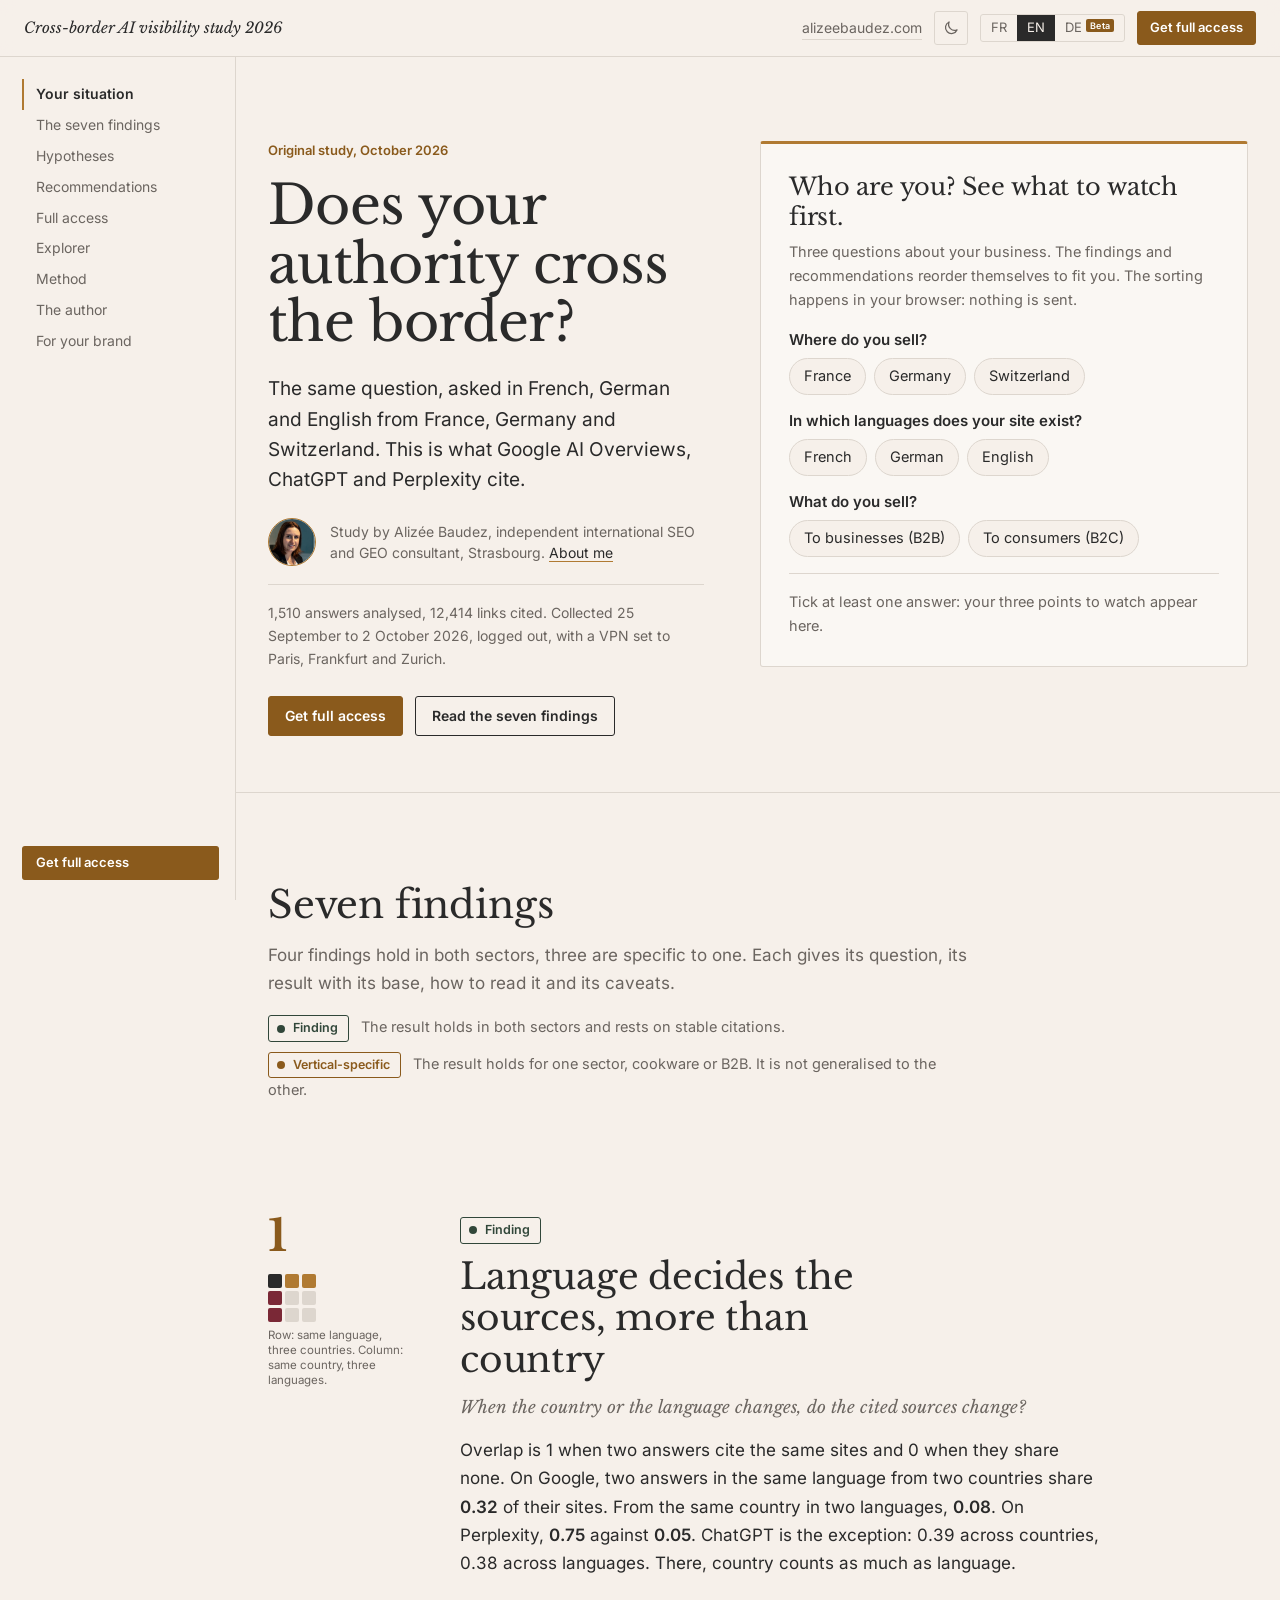
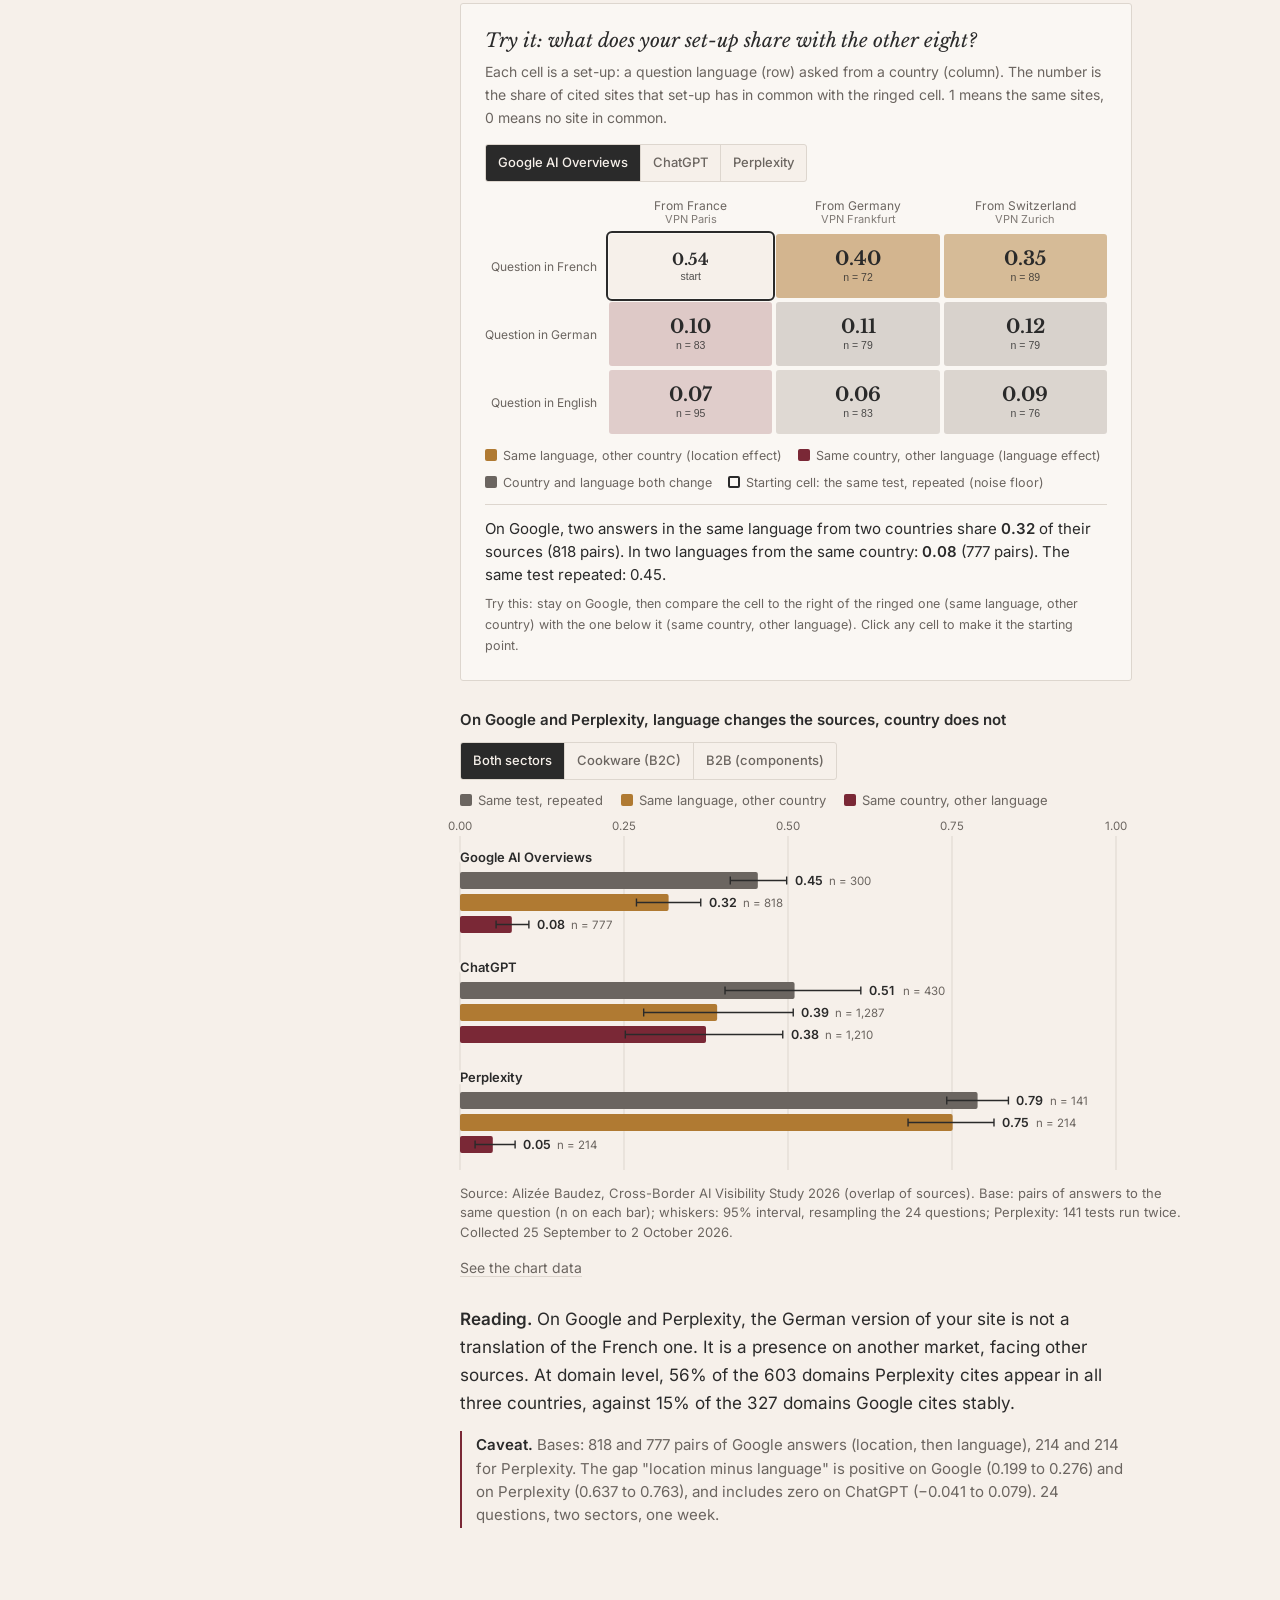
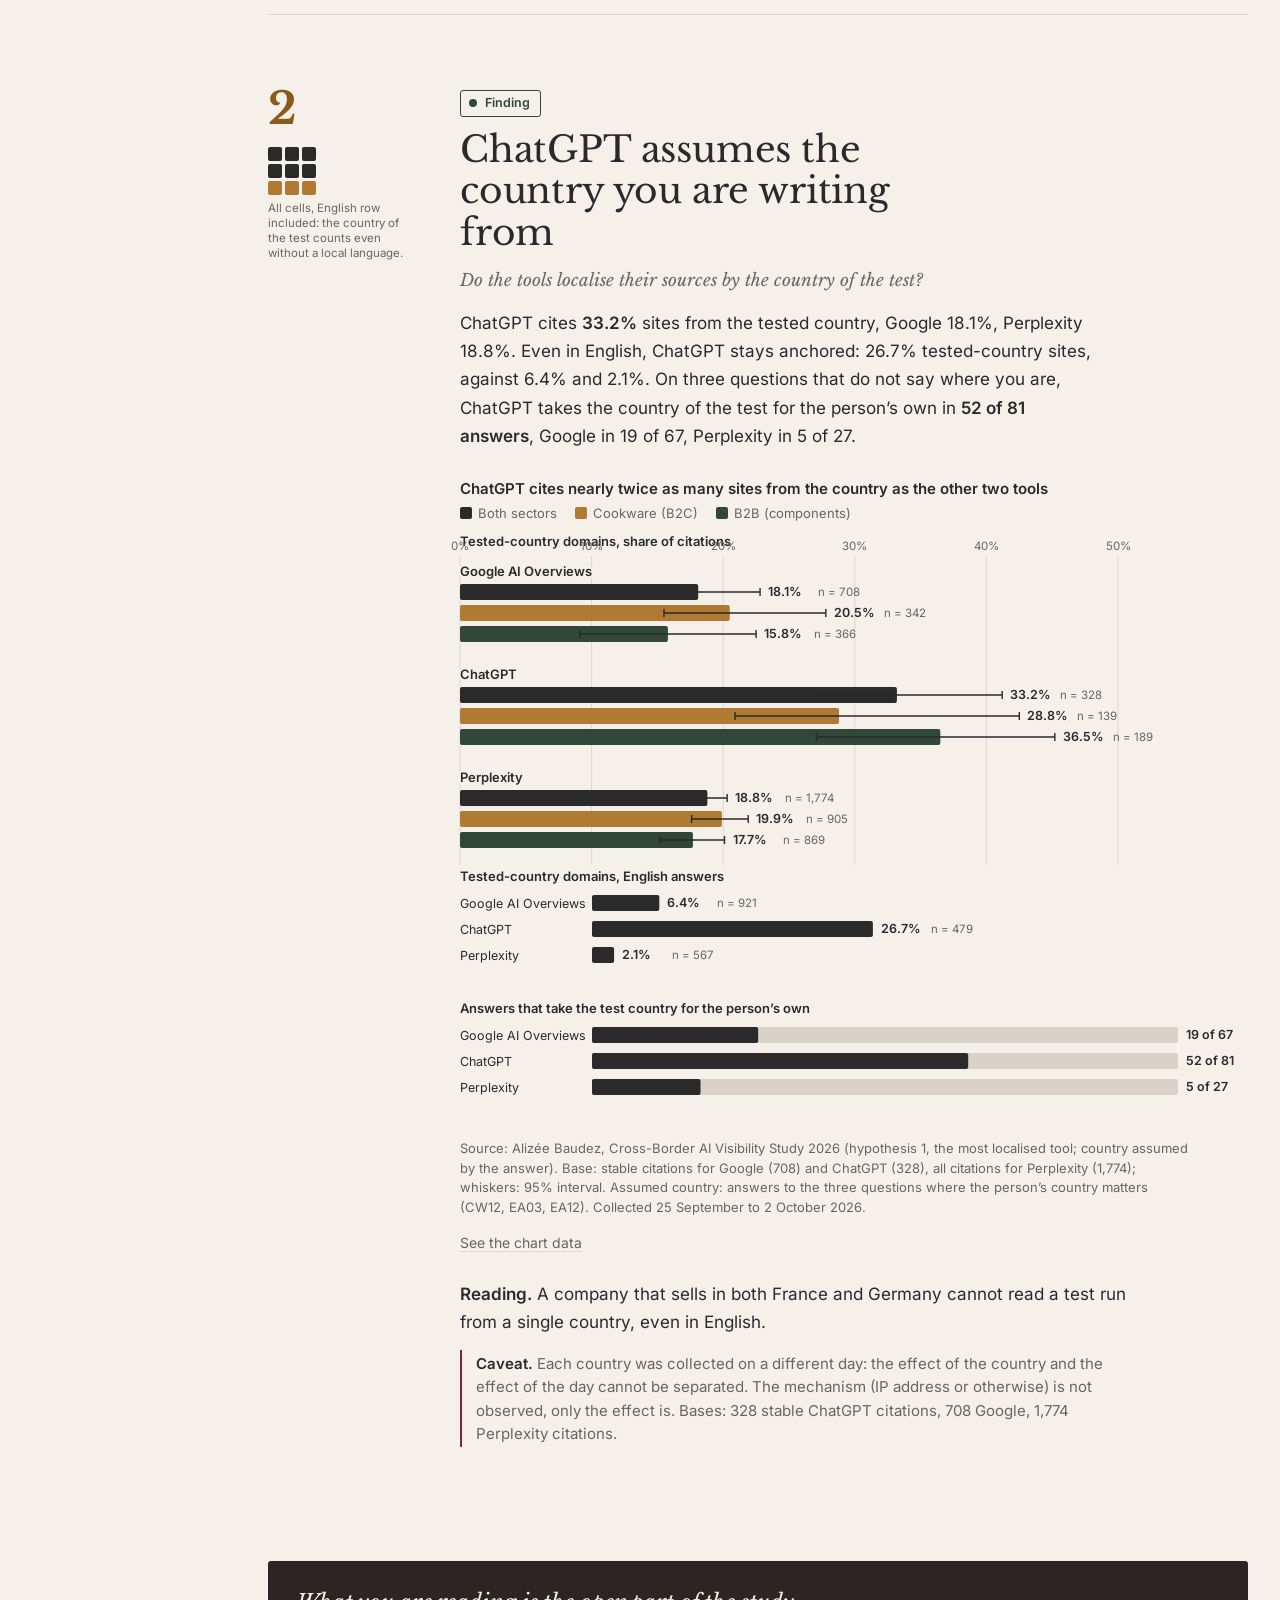
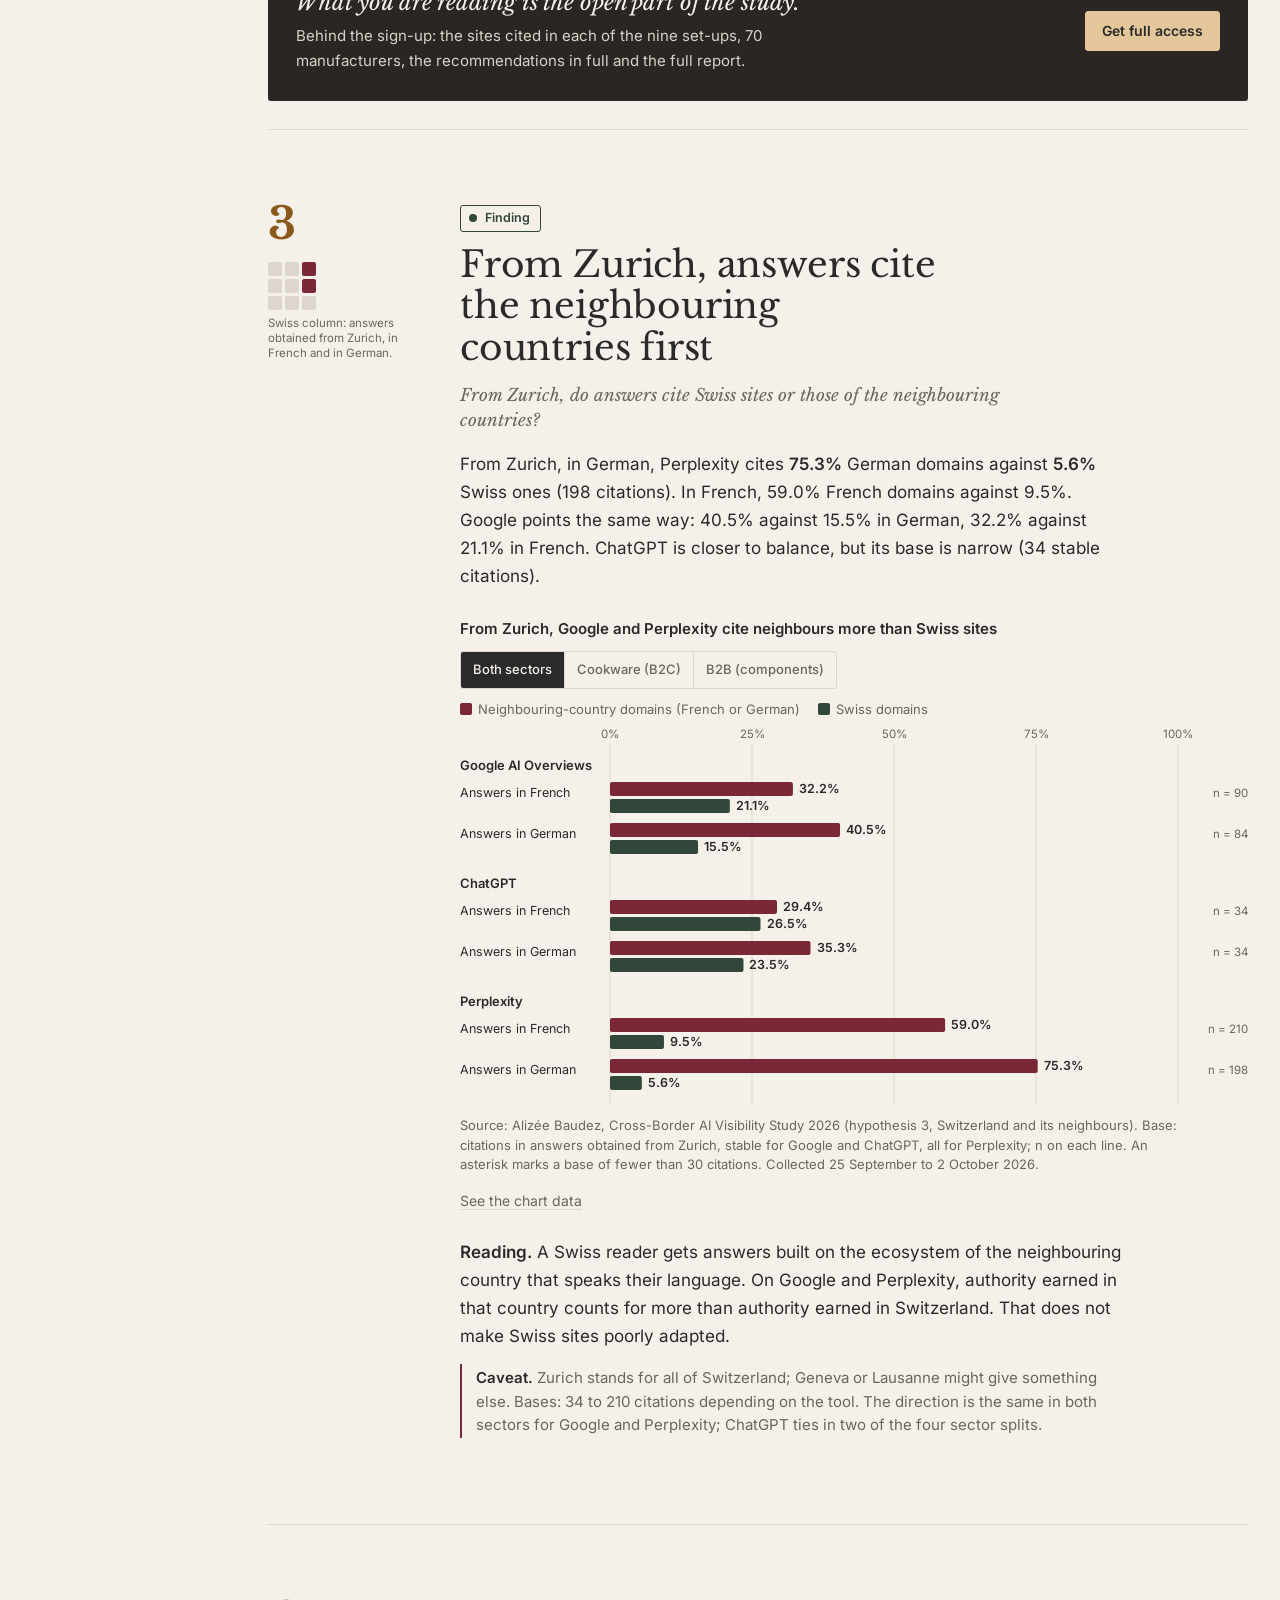
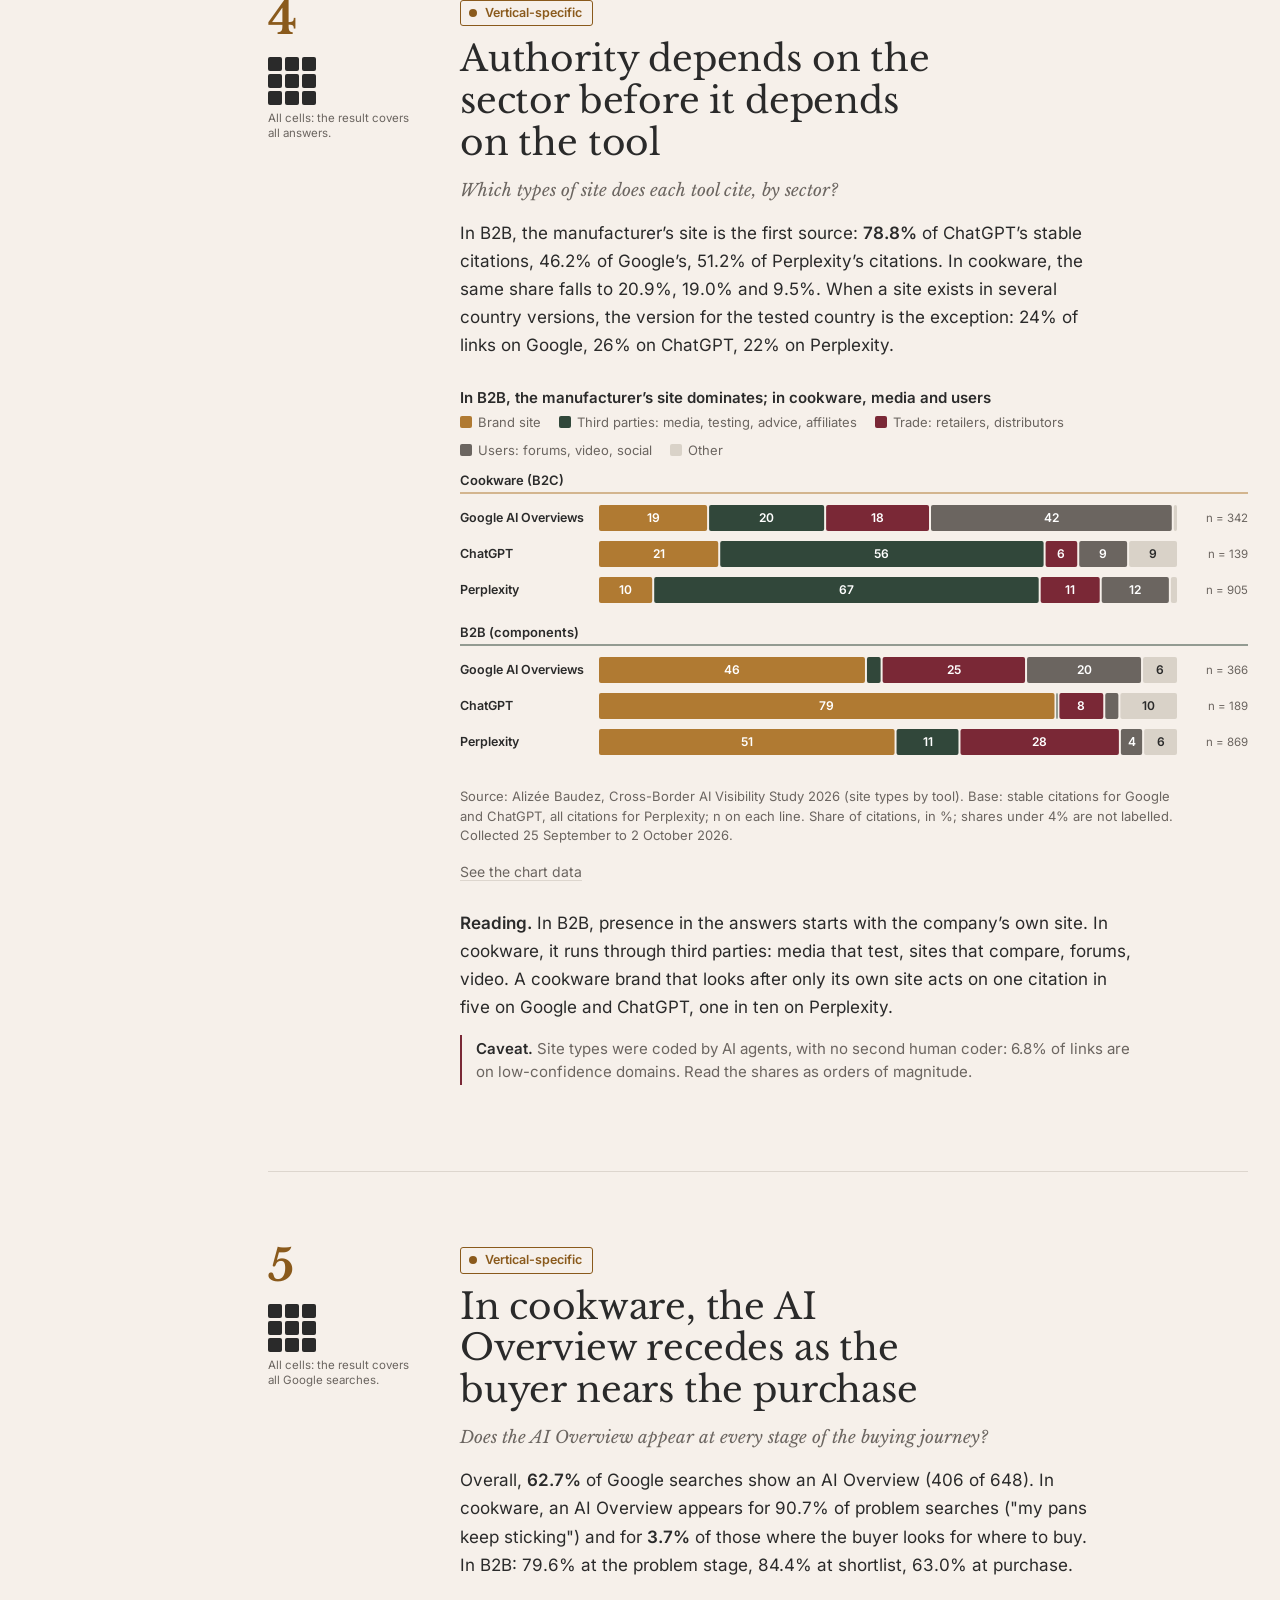
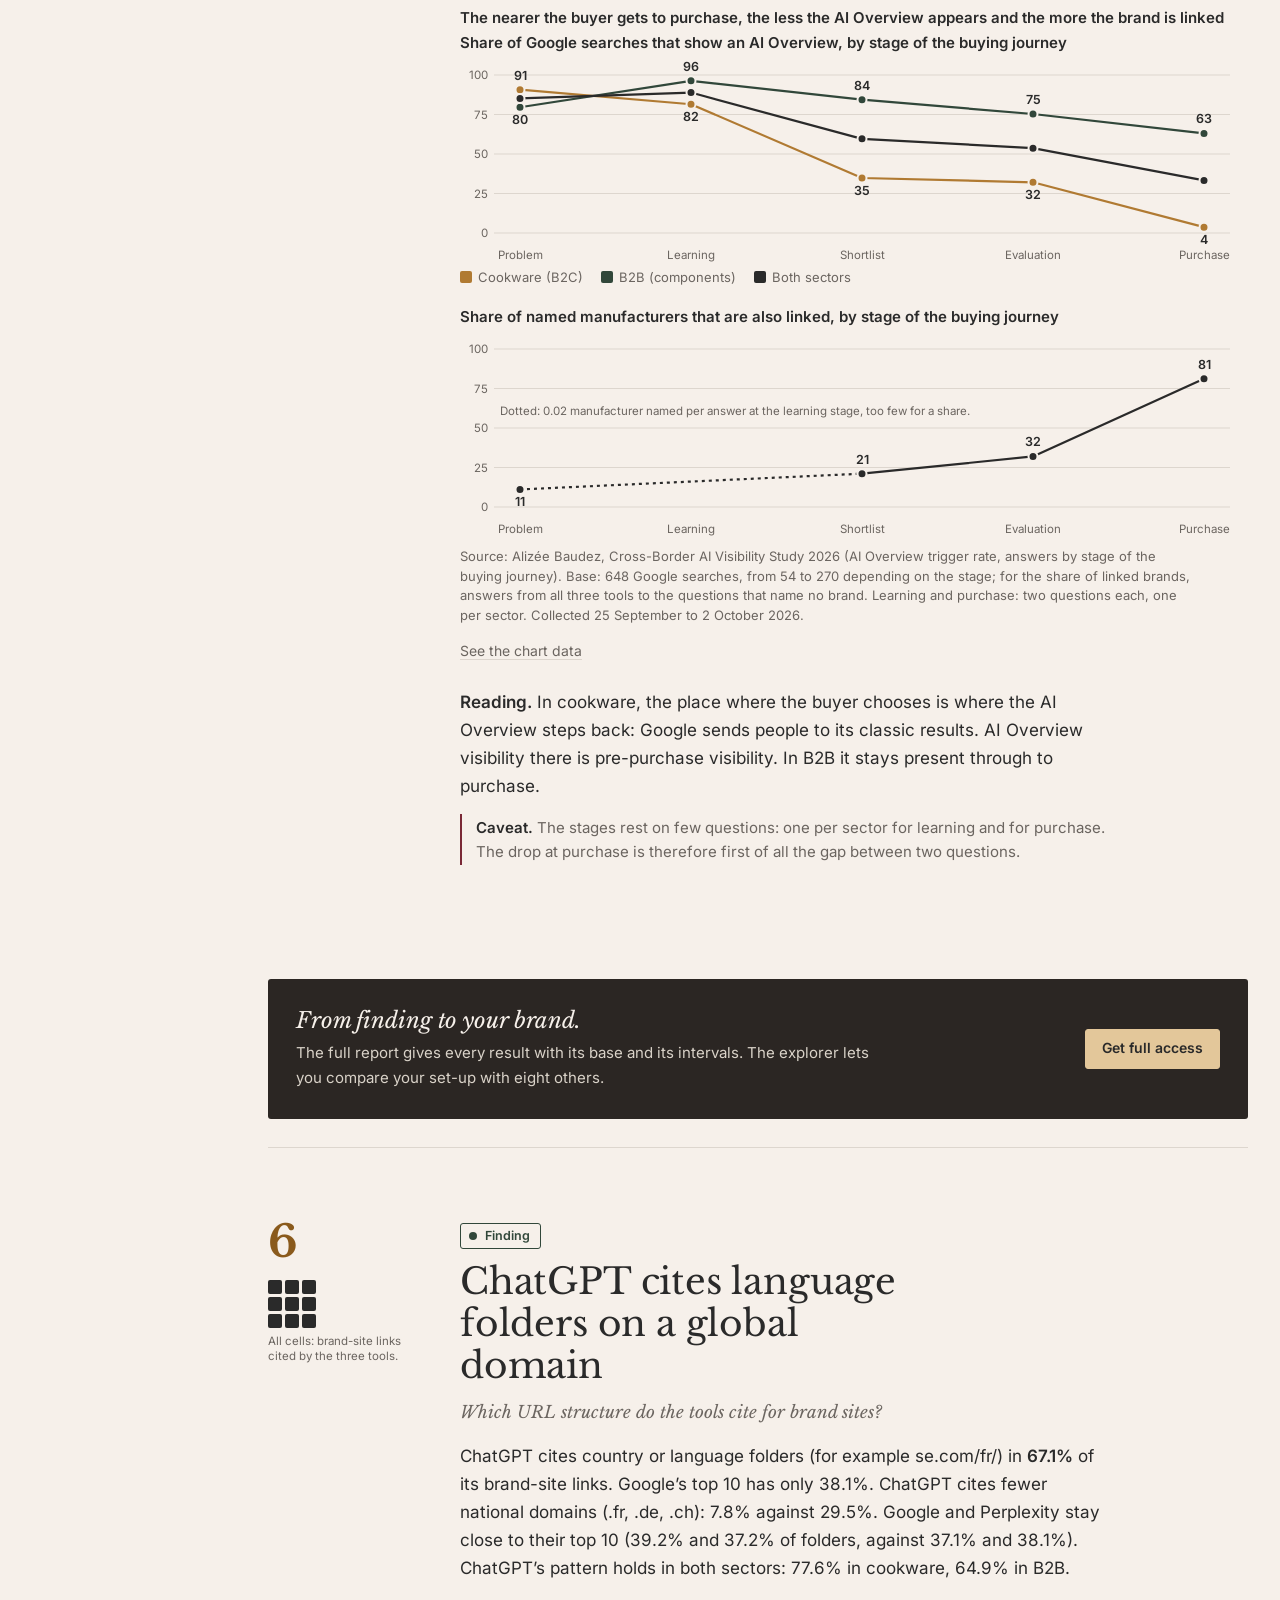
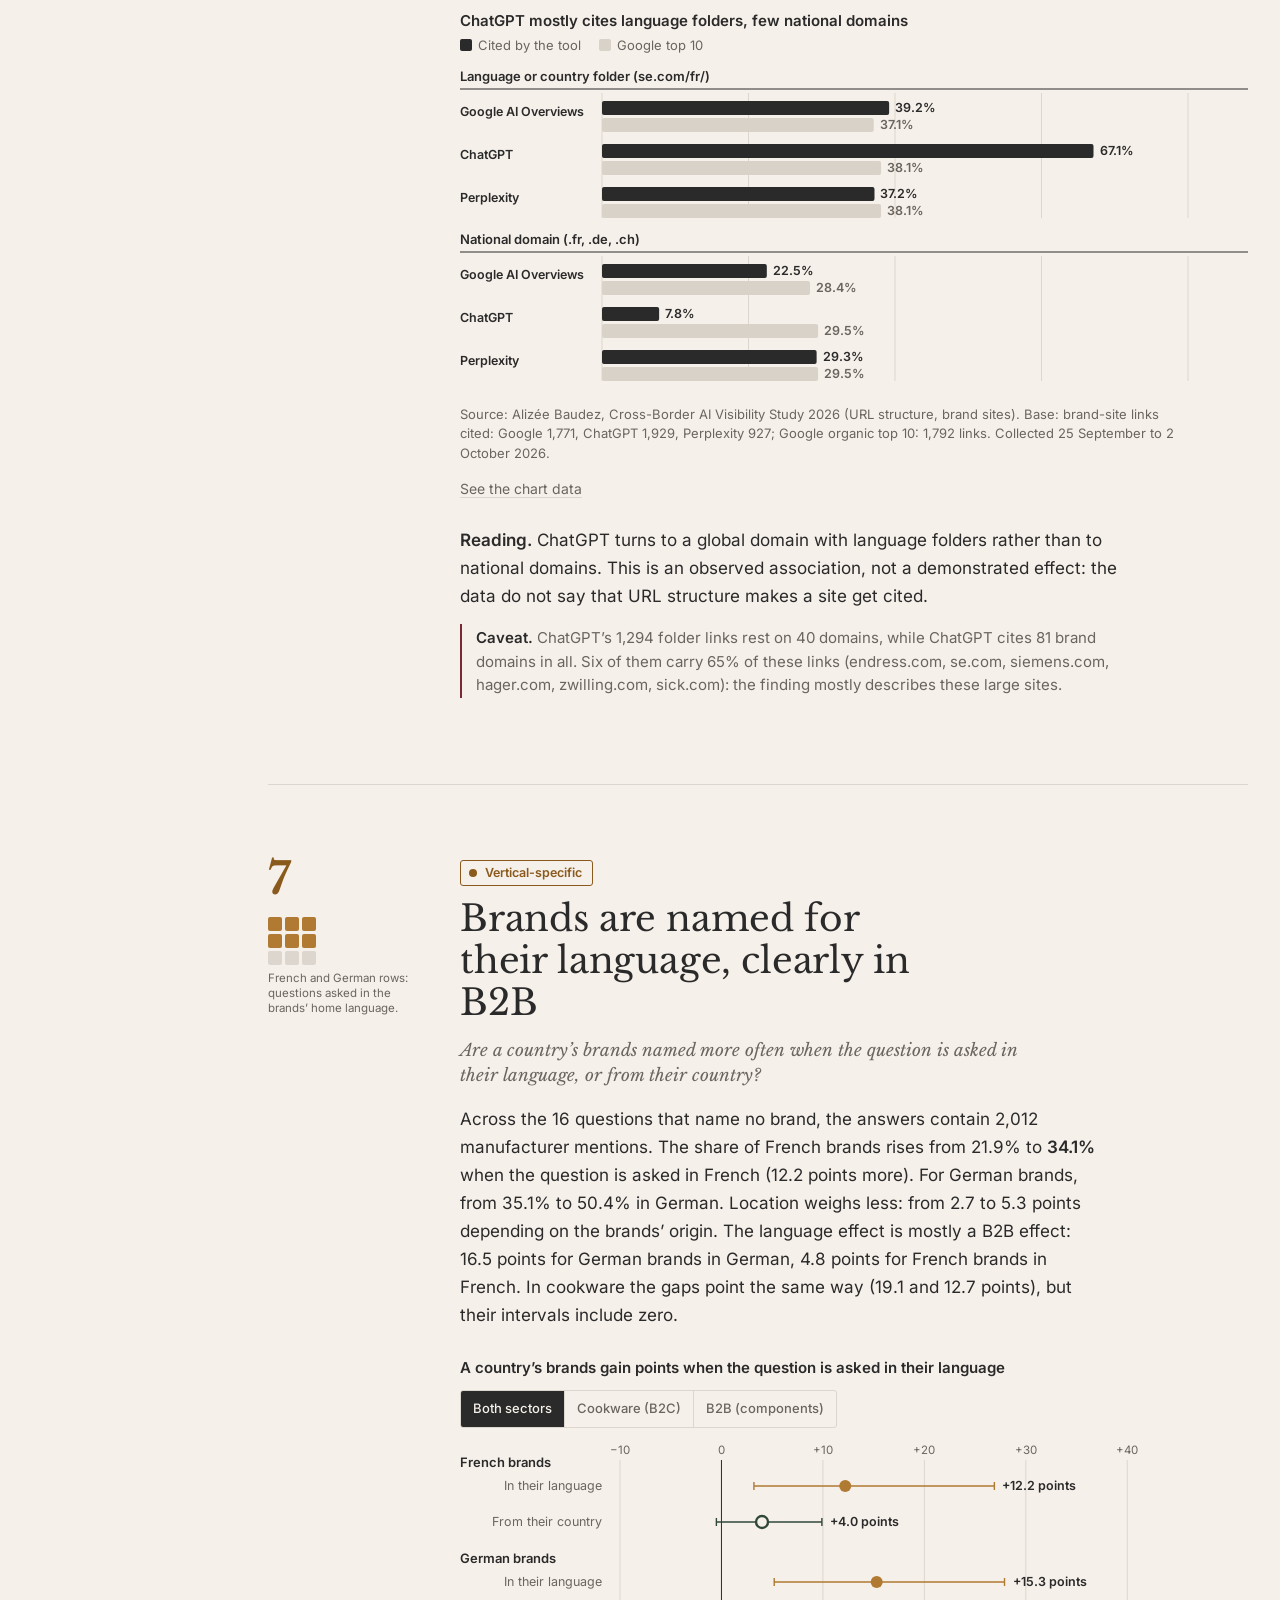
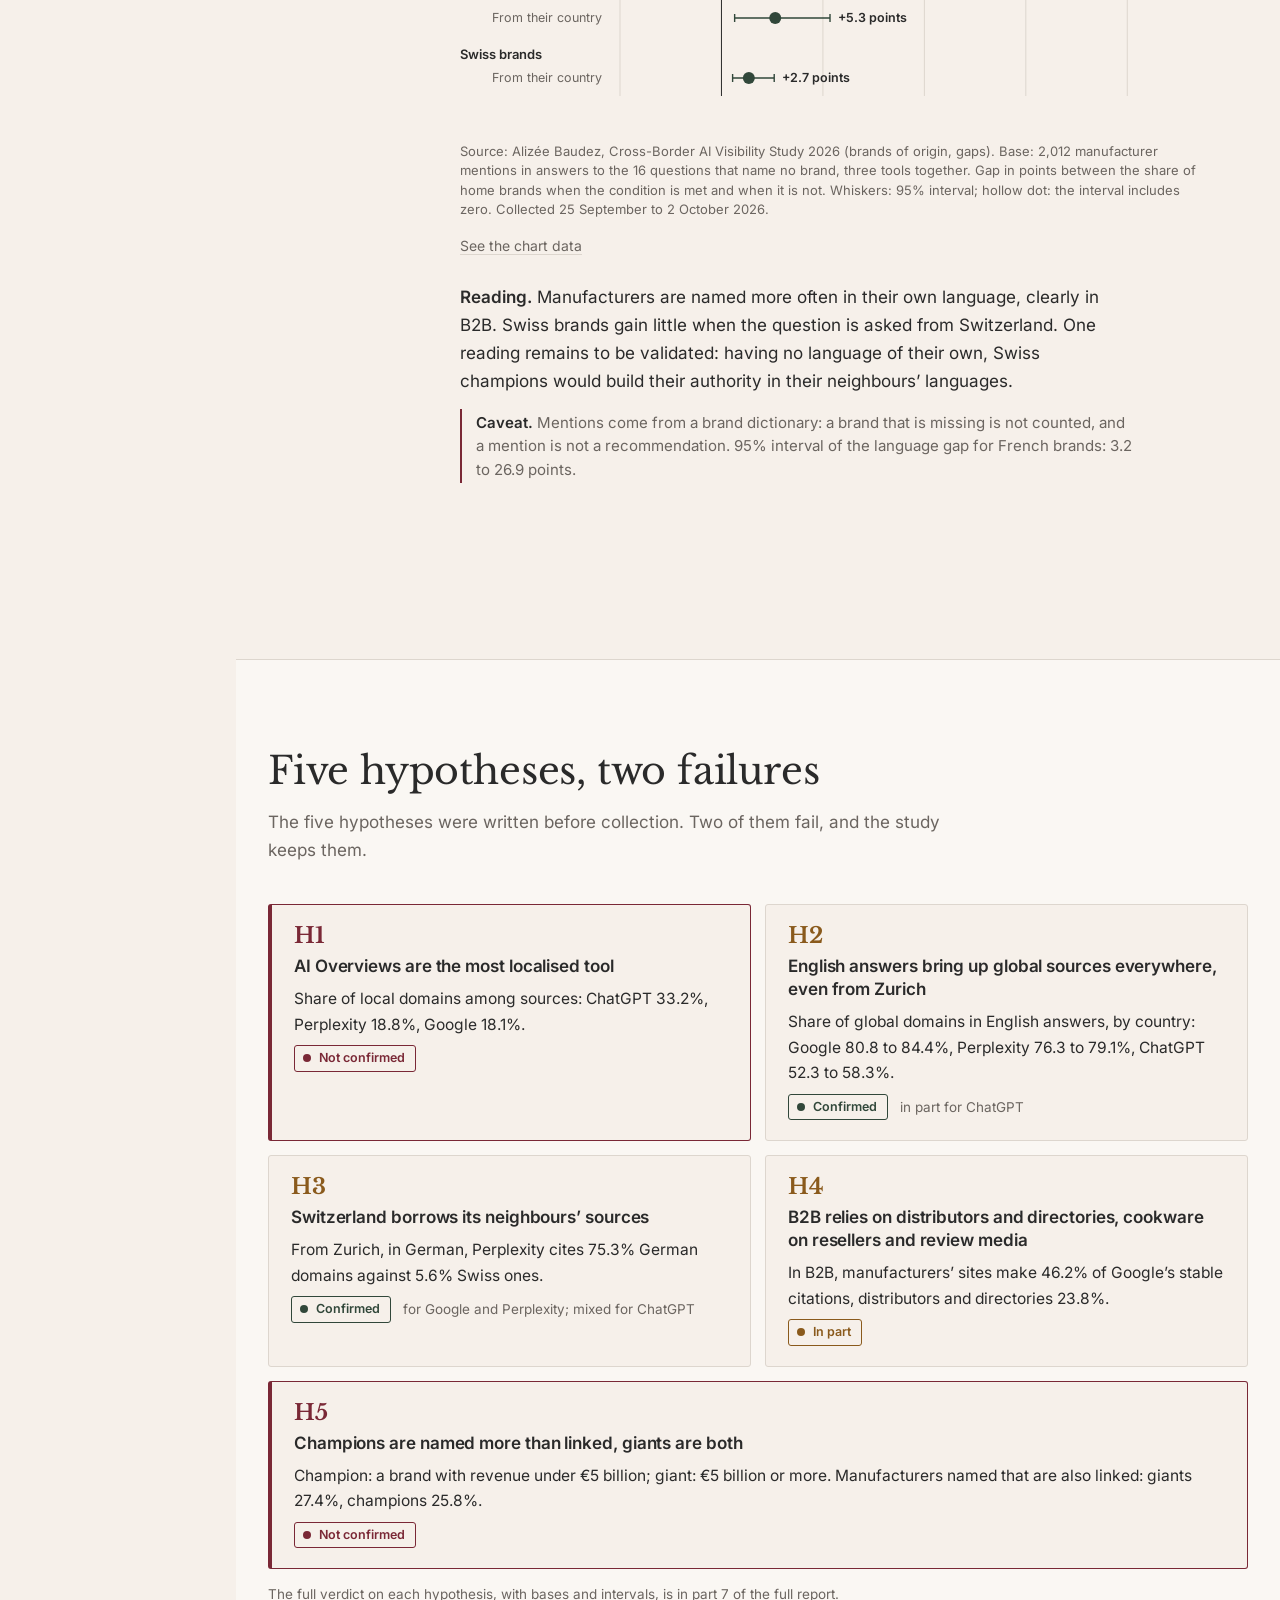
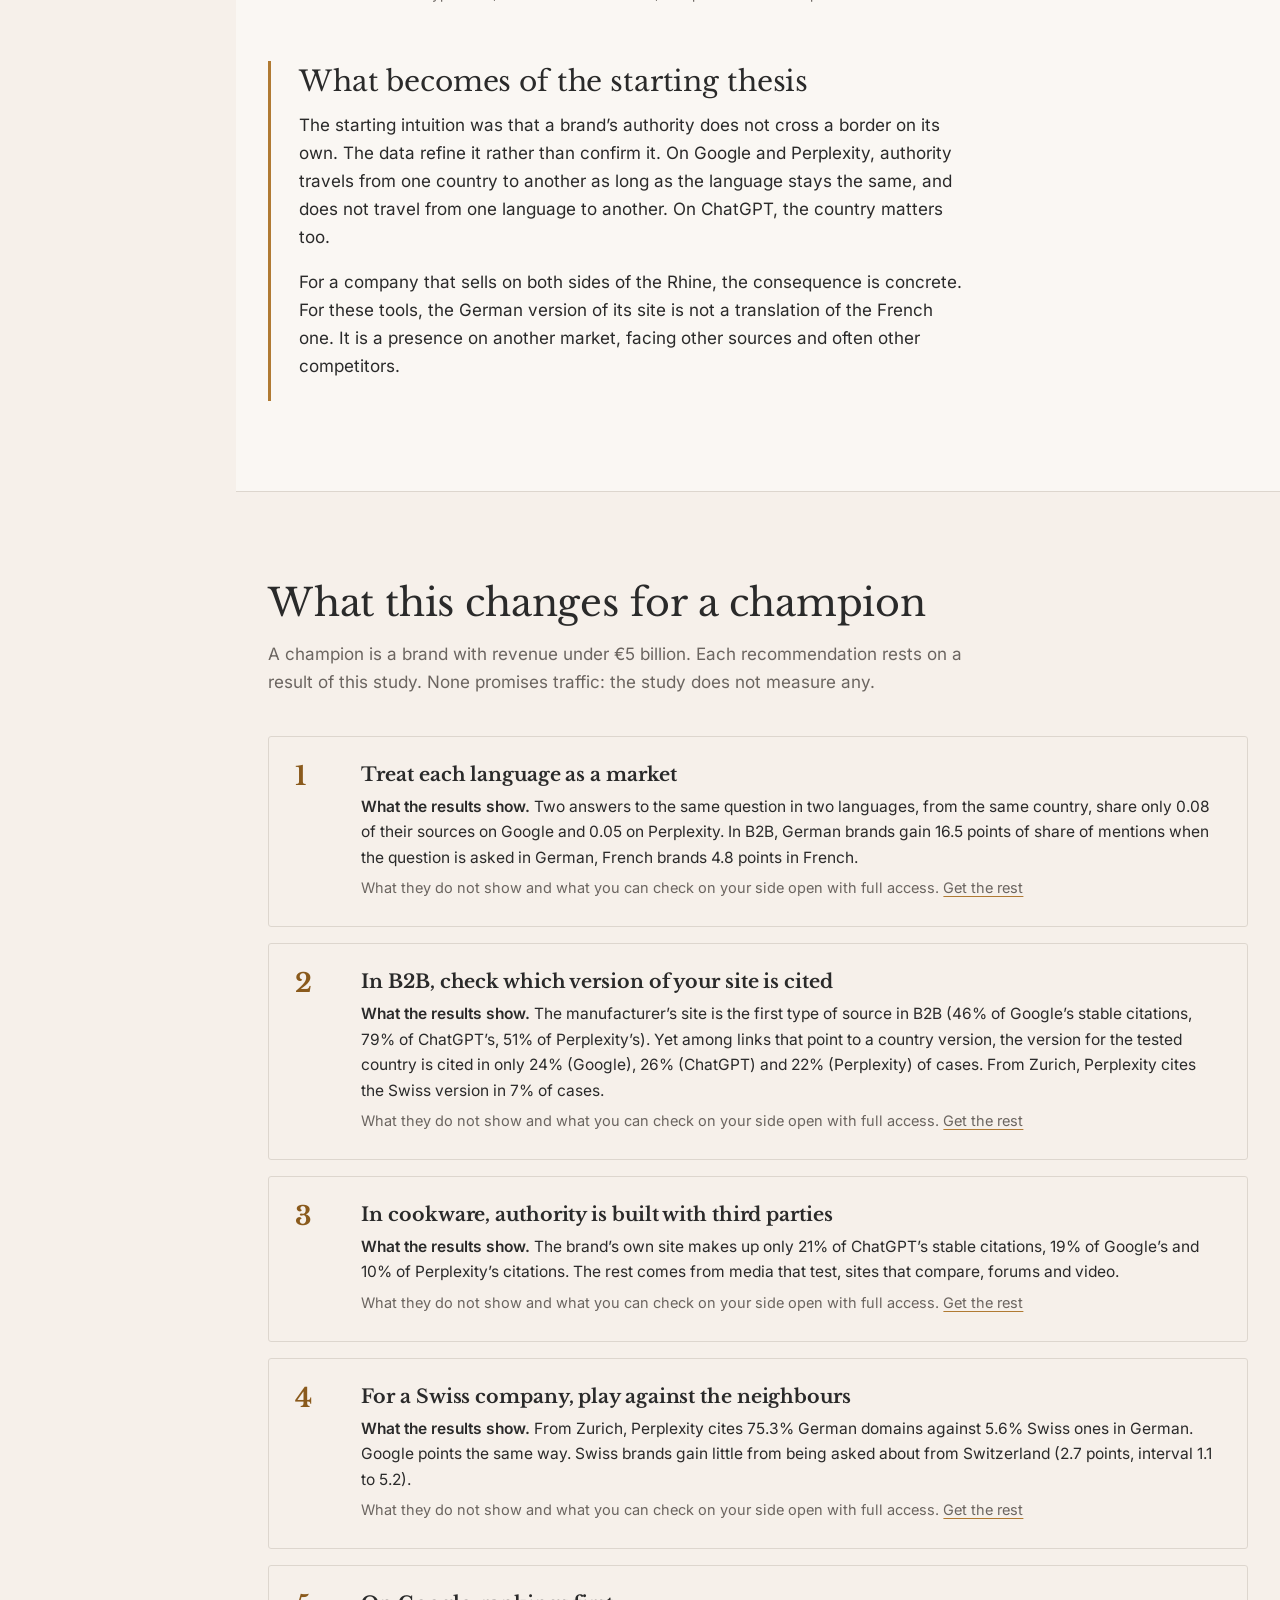
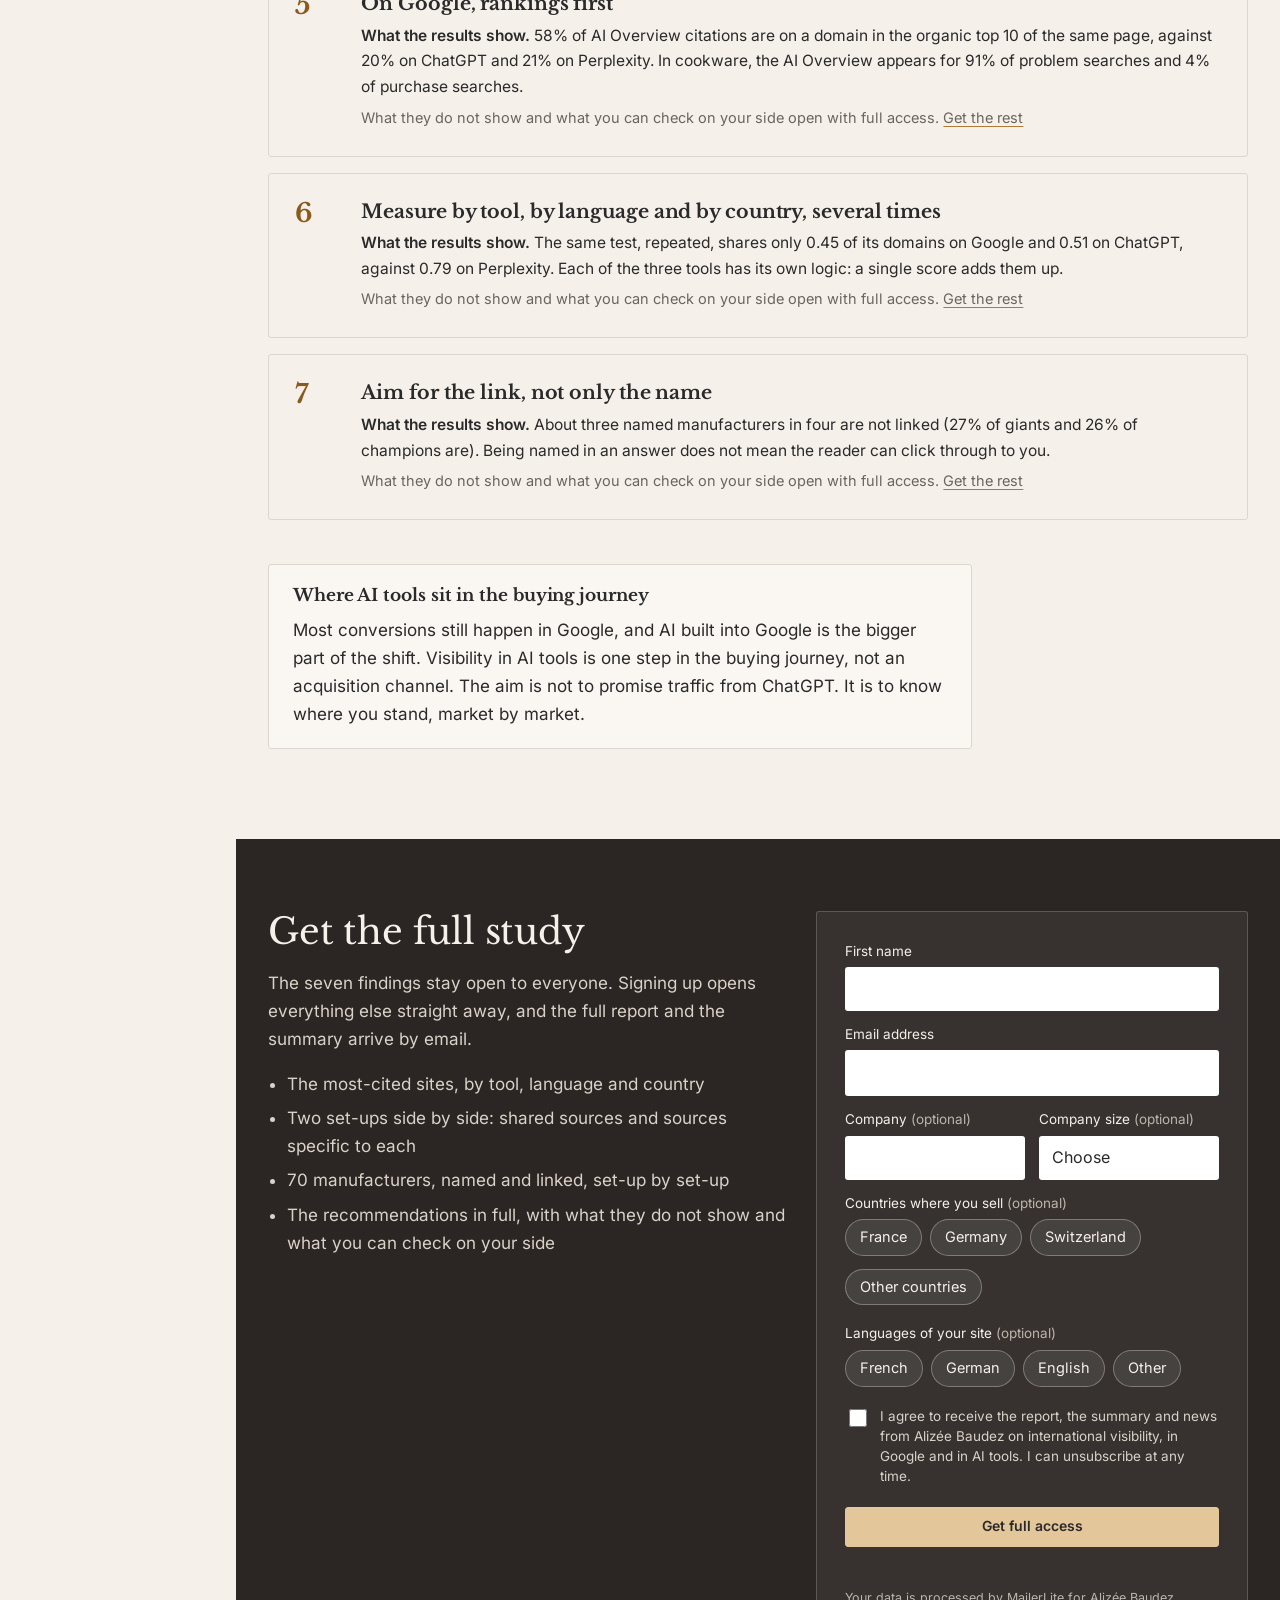
==== commit 4ef45b76: "Add a light/dark theme toggle in the header (remembers the choice, follows the system by default) Co" ====
--- a/index.html
+++ b/index.html
@@ -12,7 +12,8 @@
 <meta property="og:locale" content="en_GB"><meta property="og:url" content="https://alizeebaudez.github.io/multi-market-ai-visibility-study/">
 <link rel="preload" href="assets/fonts/libre-baskerville-latin-400-normal.woff2" as="font" type="font/woff2" crossorigin><link rel="preload" href="assets/fonts/inter-latin-400-normal.woff2" as="font" type="font/woff2" crossorigin>
 <link rel="icon" href="data:image/svg+xml,%3Csvg xmlns='http://www.w3.org/2000/svg' viewBox='0 0 32 32'%3E%3Crect width='32' height='32' rx='4' fill='%23B07A32'/%3E%3Cg fill='%23F6F0EA'%3E%3Crect x='6' y='6' width='6' height='6'/%3E%3Crect x='13' y='6' width='6' height='6' opacity='.7'/%3E%3Crect x='20' y='6' width='6' height='6' opacity='.7'/%3E%3Crect x='6' y='13' width='6' height='6' opacity='.5'/%3E%3Crect x='13' y='13' width='6' height='6' opacity='.3'/%3E%3Crect x='20' y='13' width='6' height='6' opacity='.3'/%3E%3Crect x='6' y='20' width='6' height='6' opacity='.5'/%3E%3Crect x='13' y='20' width='6' height='6' opacity='.3'/%3E%3Crect x='20' y='20' width='6' height='6' opacity='.3'/%3E%3C/g%3E%3C/svg%3E">
-<link rel="stylesheet" href="assets/style.css?v=2804ca9c">
+<script>try{var t=localStorage.getItem("cbai-theme");if(t==="dark"||t==="light")document.documentElement.setAttribute("data-theme",t)}catch(e){}</script>
+<link rel="stylesheet" href="assets/style.css?v=5d29a062">
 </head>
 <body>
 <a class="skip" href="#main">Skip to content</a>
@@ -21,6 +22,7 @@
     <a class="brand" href="#top">Cross-border AI visibility study 2026</a>
     <div class="tools">
       <a class="home-link" href="https://alizeebaudez.com">alizeebaudez.com</a>
+      <button type="button" class="theme" data-l-dark="Switch to dark mode" data-l-light="Switch to light mode" aria-label="Switch to dark mode"><svg class="i-moon" viewBox="0 0 24 24" width="18" height="18" fill="none" stroke="currentColor" stroke-width="1.7" stroke-linecap="round" stroke-linejoin="round" aria-hidden="true"><path d="M20 14.5A8 8 0 0 1 9.5 4a8 8 0 1 0 10.5 10.5z"/></svg><svg class="i-sun" viewBox="0 0 24 24" width="18" height="18" fill="none" stroke="currentColor" stroke-width="1.7" stroke-linecap="round" aria-hidden="true"><circle cx="12" cy="12" r="4"/><path d="M12 2.5v2.5M12 19v2.5M2.5 12H5M19 12h2.5M5.3 5.3l1.8 1.8M16.9 16.9l1.8 1.8M5.3 18.7l1.8-1.8M16.9 7.1l1.8-1.8"/></svg></button>
       <div class="lang" role="group" aria-label="Language"><a href="fr/" hreflang="fr" lang="fr">FR</a><a href="./" hreflang="en" lang="en" aria-current="true">EN</a><a href="de/" hreflang="de" lang="de">DE<sup class="beta-pill">Beta</sup></a></div>
       <a class="btn amber sm locked-only" href="#acces">Get full access</a>
       <a class="btn ghost sm unlocked-only" href="#acces">Report and summary</a>
@@ -129,7 +131,7 @@
     <p class="res"><b>Caveat.</b> Each country was collected on a different day: the effect of the country and the effect of the day cannot be separated. The mechanism (IP address or otherwise) is not observed, only the effect is. Bases: 328 stable ChatGPT citations, 708 Google, 1,774 Perplexity citations.</p>
   </div>
 </article><aside class="band" data-band="a"><div class="b-l locked-only"><div class="b-t"><h3>What you are reading is the open part of the study.</h3><p>Behind the sign-up: the sites cited in each of the nine set-ups, 70 manufacturers, the recommendations in full and the full report.</p></div><a class="btn amber" href="#acces">Get full access</a></div>
-<div class="b-u"><b>Your documents</b><span><a class="btn ghost sm" href="https://drive.google.com/file/d/15vjFpS2o-vRfzmvCLwzu6Q5DjI0x0YhN/view" target="_blank" rel="noopener">The full report</a><a class="btn ghost sm" href="https://drive.google.com/file/d/1lweOFxLOEHZDPcMDbmPDE5v6XcUCs--V/view" target="_blank" rel="noopener">The summary</a></span></div></aside>
+<div class="b-u"><b>Your documents</b><span><a class="btn ghost sm" href="https://drive.google.com/file/d/1sGvuFQ0T5hTr-eopL99IN0rEdi8myOhW/view" target="_blank" rel="noopener">The full report</a><a class="btn ghost sm" href="https://drive.google.com/file/d/1JMDm9a_n_zf4lgLDUeVvmUtFGdfm4sMz/view" target="_blank" rel="noopener">The summary</a></span></div></aside>
 <article class="finding" id="f3">
   <div class="f-side"><div class="f-no" aria-hidden="true">3</div><div><div class="glyph" aria-hidden="true"><i></i><i></i><i class="b"></i><i></i><i></i><i class="b"></i><i></i><i></i><i></i></div><p class="glyph-cap">Swiss column: answers obtained from Zurich, in French and in German.</p></div></div>
   <div class="f-main">
@@ -193,7 +195,7 @@
     <p class="res"><b>Caveat.</b> The stages rest on few questions: one per sector for learning and for purchase. The drop at purchase is therefore first of all the gap between two questions.</p>
   </div>
 </article><aside class="band" data-band="b"><div class="b-l locked-only"><div class="b-t"><h3>From finding to your brand.</h3><p>The full report gives every result with its base and its intervals. The explorer lets you compare your set-up with eight others.</p></div><a class="btn amber" href="#acces">Get full access</a></div>
-<div class="b-u"><b>Your documents</b><span><a class="btn ghost sm" href="https://drive.google.com/file/d/15vjFpS2o-vRfzmvCLwzu6Q5DjI0x0YhN/view" target="_blank" rel="noopener">The full report</a><a class="btn ghost sm" href="https://drive.google.com/file/d/1lweOFxLOEHZDPcMDbmPDE5v6XcUCs--V/view" target="_blank" rel="noopener">The summary</a></span></div></aside>
+<div class="b-u"><b>Your documents</b><span><a class="btn ghost sm" href="https://drive.google.com/file/d/1sGvuFQ0T5hTr-eopL99IN0rEdi8myOhW/view" target="_blank" rel="noopener">The full report</a><a class="btn ghost sm" href="https://drive.google.com/file/d/1JMDm9a_n_zf4lgLDUeVvmUtFGdfm4sMz/view" target="_blank" rel="noopener">The summary</a></span></div></aside>
 <article class="finding" id="f6">
   <div class="f-side"><div class="f-no" aria-hidden="true">6</div><div><div class="glyph" aria-hidden="true"><i class="on"></i><i class="on"></i><i class="on"></i><i class="on"></i><i class="on"></i><i class="on"></i><i class="on"></i><i class="on"></i><i class="on"></i></div><p class="glyph-cap">All cells: brand-site links cited by the three tools.</p></div></div>
   <div class="f-main">
@@ -319,7 +321,7 @@
     <div class="gate-done" role="status">
       <h3>Full access is open.</h3>
       <p>The explorer and the recommendations in full are open on this device. Your documents:</p>
-      <ul class="docs"><li><a class="doc" href="https://drive.google.com/file/d/15vjFpS2o-vRfzmvCLwzu6Q5DjI0x0YhN/view" target="_blank" rel="noopener"><span class="d-t">The full report</span><span class="d-d">The whole study, with its method and its limits.</span><span class="d-m">PDF, 92 pages, in French</span></a></li><li><a class="doc" href="https://drive.google.com/file/d/1lweOFxLOEHZDPcMDbmPDE5v6XcUCs--V/view" target="_blank" rel="noopener"><span class="d-t">The summary</span><span class="d-d">The key results, in short form.</span><span class="d-m">PDF, 19 pages, in English</span></a></li></ul>
+      <ul class="docs"><li><a class="doc" href="https://drive.google.com/file/d/1sGvuFQ0T5hTr-eopL99IN0rEdi8myOhW/view" target="_blank" rel="noopener"><span class="d-t">The full report</span><span class="d-d">The whole study, with its method and its limits.</span><span class="d-m">PDF, 93 pages, in English</span></a></li><li><a class="doc" href="https://drive.google.com/file/d/1JMDm9a_n_zf4lgLDUeVvmUtFGdfm4sMz/view" target="_blank" rel="noopener"><span class="d-t">The summary</span><span class="d-d">The key results, in short form.</span><span class="d-m">PDF, 19 pages, in English</span></a></li></ul>
       <p class="fine">A confirmation email is also waiting for you: confirm it to receive these documents in your inbox.</p>
     </div>
   </div>
@@ -386,6 +388,6 @@
 <script type="application/json" id="data-free">{"meta":{"answers":1510,"links":12414,"domains":1294,"tests_planned":1944,"tests_per_cell":216,"prompts":24,"collected_from":"2026-09-25","collected_to":"2026-10-02","stable":{"AIO":708,"CHATGPT":328,"PPLX":1774},"aio_searches":648,"aio_shown":406},"f1":{"AIO":{"all":{"rep":0.454,"rep_ci":[0.412,0.498],"rep_n":300,"loc":0.318,"loc_ci":[0.269,0.367],"loc_n":818,"lang":0.079,"lang_ci":[0.055,0.105],"lang_n":777,"en":0.223,"gap_ci":[0.199,0.276],"gap_rep_ci":[0.104,0.175]},"CW":{"rep":0.542,"rep_ci":[0.489,0.597],"rep_n":114,"loc":0.391,"loc_ci":[0.329,0.452],"loc_n":299,"lang":0.108,"lang_ci":[0.085,0.125],"lang_n":304,"en":0.409,"gap_ci":[0.221,0.344],"gap_rep_ci":[0.11,0.215]},"EA":{"rep":0.4,"rep_ci":[0.355,0.435],"rep_n":186,"loc":0.276,"loc_ci":[0.215,0.332],"loc_n":519,"lang":0.061,"lang_ci":[0.033,0.096],"lang_n":473,"en":0.125,"gap_ci":[0.167,0.253],"gap_rep_ci":[0.082,0.177]}},"CHATGPT":{"all":{"rep":0.51,"rep_ci":[0.404,0.611],"rep_n":430,"loc":0.392,"loc_ci":[0.28,0.508],"loc_n":1287,"lang":0.375,"lang_ci":[0.252,0.492],"lang_n":1210,"en":0.321,"gap_ci":[-0.041,0.079],"gap_rep_ci":[0.058,0.191]},"CW":{"rep":0.393,"rep_ci":[0.288,0.497],"rep_n":185,"loc":0.248,"loc_ci":[0.171,0.346],"loc_n":550,"lang":0.189,"lang_ci":[0.096,0.281],"lang_n":505,"en":0.253,"gap_ci":[-0.056,0.175],"gap_rep_ci":[0.066,0.226]},"EA":{"rep":0.598,"rep_ci":[0.45,0.737],"rep_n":245,"loc":0.5,"loc_ci":[0.34,0.653],"loc_n":737,"lang":0.508,"lang_ci":[0.365,0.671],"lang_n":705,"en":0.371,"gap_ci":[-0.079,0.054],"gap_rep_ci":[0.01,0.207]}},"PPLX":{"all":{"rep":0.789,"rep_ci":[0.742,0.836],"rep_n":141,"loc":0.751,"loc_ci":[0.683,0.814],"loc_n":214,"lang":0.05,"lang_ci":[0.023,0.084],"lang_n":214,"en":0.855,"gap_ci":[0.637,0.763],"gap_rep_ci":[0.002,0.074]},"CW":{"rep":0.796,"rep_ci":[0.721,0.866],"rep_n":69,"loc":0.76,"loc_ci":[0.663,0.846],"loc_n":106,"lang":0.015,"lang_ci":[0.003,0.031],"lang_n":106,"en":0.861,"gap_ci":[0.651,0.829],"gap_rep_ci":[-0.01,0.089]},"EA":{"rep":0.783,"rep_ci":[0.723,0.839],"rep_n":72,"loc":0.743,"loc_ci":[0.648,0.819],"loc_n":108,"lang":0.084,"lang_ci":[0.035,0.143],"lang_n":108,"en":0.848,"gap_ci":[0.582,0.723],"gap_rep_ci":[-0.012,0.099]}}},"f1_portable":{"AIO":{"domains":327,"in3_pct":15.3,"in1_pct":63.9,"in3":50,"in1":209},"CHATGPT":{"domains":101,"in3_pct":25.7,"in1_pct":48.5,"in3":26,"in1":49},"PPLX":{"domains":603,"in3_pct":56.4,"in1_pct":26.0,"in3":340,"in1":157}},"f2":{"local":{"AIO":{"all":{"pct":18.1,"ci":[13.9,22.8],"n":708},"CW":{"pct":20.5,"ci":[15.5,27.8],"n":342},"EA":{"pct":15.8,"ci":[9.1,22.5],"n":366}},"CHATGPT":{"all":{"pct":33.2,"ci":[26.7,41.2],"n":328},"CW":{"pct":28.8,"ci":[20.9,42.5],"n":139},"EA":{"pct":36.5,"ci":[27.1,45.2],"n":189}},"PPLX":{"all":{"pct":18.8,"ci":[17.1,20.3],"n":1774},"CW":{"pct":19.9,"ci":[17.6,21.9],"n":905},"EA":{"pct":17.7,"ci":[15.2,20.1],"n":869}}},"english_local":{"AIO":{"pct":6.4,"n":921},"CHATGPT":{"pct":26.7,"n":479},"PPLX":{"pct":2.1,"n":567}},"assumed":{"AIO":{"answers":67,"location":12,"both":7,"language":14,"none":18,"multi":8,"eu":6,"other":2},"CHATGPT":{"answers":81,"location":35,"both":17,"language":12,"none":8,"multi":0,"eu":8,"other":1},"PPLX":{"answers":27,"location":2,"both":3,"language":6,"none":8,"multi":4,"eu":0,"other":4}}},"f3":{"AIO":{"all":{"fr":{"neighbour":32.2,"swiss":21.1,"n":90},"de":{"neighbour":40.5,"swiss":15.5,"n":84}},"CW":{"fr":{"neighbour":36.4,"swiss":29.5,"n":44},"de":{"neighbour":43.9,"swiss":24.4,"n":41}},"EA":{"fr":{"neighbour":28.3,"swiss":13.0,"n":46},"de":{"neighbour":37.2,"swiss":7.0,"n":43}}},"CHATGPT":{"all":{"fr":{"neighbour":29.4,"swiss":26.5,"n":34},"de":{"neighbour":35.3,"swiss":23.5,"n":34}},"CW":{"fr":{"neighbour":31.2,"swiss":25.0,"n":16},"de":{"neighbour":20.0,"swiss":20.0,"n":15}},"EA":{"fr":{"neighbour":27.8,"swiss":27.8,"n":18},"de":{"neighbour":47.4,"swiss":26.3,"n":19}}},"PPLX":{"all":{"fr":{"neighbour":59.0,"swiss":9.5,"n":210},"de":{"neighbour":75.3,"swiss":5.6,"n":198}},"CW":{"fr":{"neighbour":61.9,"swiss":10.5,"n":105},"de":{"neighbour":84.3,"swiss":4.9,"n":102}},"EA":{"fr":{"neighbour":56.2,"swiss":8.6,"n":105},"de":{"neighbour":65.6,"swiss":6.2,"n":96}}}},"f4":{"types":{"AIO":{"all":{"n":708,"pct":{"brand":33.1,"retailer":9.3,"distributor":8.1,"media":7.8,"testing_body":0.7,"consumer_advice":1.1,"affiliate":1.6,"b2b_platform":4.2,"forum_ugc":12.9,"video":8.6,"social":9.0,"encyclopedia":0.8,"public_body":1.0,"association":0.6,"other":1.3},"groups":{"brand":33.1,"third":11.2,"trade":21.6,"ugc":30.5,"other":3.7}},"CW":{"n":342,"pct":{"brand":19.0,"retailer":18.1,"distributor":0.0,"media":13.2,"testing_body":1.5,"consumer_advice":2.3,"affiliate":3.2,"b2b_platform":0.0,"forum_ugc":19.9,"video":9.1,"social":12.9,"encyclopedia":0.0,"public_body":0.3,"association":0.3,"other":0.3},"groups":{"brand":19.0,"third":20.2,"trade":18.1,"ugc":41.9,"other":0.9}},"EA":{"n":366,"pct":{"brand":46.2,"retailer":1.1,"distributor":15.6,"media":2.7,"testing_body":0.0,"consumer_advice":0.0,"affiliate":0.0,"b2b_platform":8.2,"forum_ugc":6.3,"video":8.2,"social":5.5,"encyclopedia":1.6,"public_body":1.6,"association":0.8,"other":2.2},"groups":{"brand":46.2,"third":2.7,"trade":24.9,"ugc":20.0,"other":6.2}}},"CHATGPT":{"all":{"n":328,"pct":{"brand":54.3,"retailer":2.7,"distributor":0.0,"media":13.7,"testing_body":2.4,"consumer_advice":0.0,"affiliate":7.9,"b2b_platform":4.3,"forum_ugc":4.9,"video":0.3,"social":0.0,"encyclopedia":0.0,"public_body":8.8,"association":0.6,"other":0.0},"groups":{"brand":54.3,"third":24.0,"trade":7.0,"ugc":5.2,"other":9.4}},"CW":{"n":139,"pct":{"brand":20.9,"retailer":5.8,"distributor":0.0,"media":32.4,"testing_body":5.0,"consumer_advice":0.0,"affiliate":18.7,"b2b_platform":0.0,"forum_ugc":7.9,"video":0.7,"social":0.0,"encyclopedia":0.0,"public_body":8.6,"association":0.0,"other":0.0},"groups":{"brand":20.9,"third":56.1,"trade":5.8,"ugc":8.6,"other":8.6}},"EA":{"n":189,"pct":{"brand":78.8,"retailer":0.5,"distributor":0.0,"media":0.0,"testing_body":0.5,"consumer_advice":0.0,"affiliate":0.0,"b2b_platform":7.4,"forum_ugc":2.6,"video":0.0,"social":0.0,"encyclopedia":0.0,"public_body":9.0,"association":1.1,"other":0.0},"groups":{"brand":78.8,"third":0.5,"trade":7.9,"ugc":2.6,"other":10.1}}},"PPLX":{"all":{"n":1774,"pct":{"brand":29.9,"retailer":5.4,"distributor":7.5,"media":24.0,"testing_body":1.4,"consumer_advice":1.0,"affiliate":13.0,"b2b_platform":6.0,"forum_ugc":7.7,"video":0.2,"social":0.2,"encyclopedia":0.5,"public_body":1.9,"association":0.1,"other":1.2},"groups":{"brand":29.9,"third":39.4,"trade":18.9,"ugc":8.1,"other":3.7}},"CW":{"n":905,"pct":{"brand":9.5,"retailer":10.5,"distributor":0.0,"media":38.2,"testing_body":2.5,"consumer_advice":1.2,"affiliate":24.6,"b2b_platform":0.0,"forum_ugc":11.5,"video":0.2,"social":0.2,"encyclopedia":0.0,"public_body":0.4,"association":0.0,"other":1.0},"groups":{"brand":9.5,"third":66.5,"trade":10.5,"ugc":11.9,"other":1.4}},"EA":{"n":869,"pct":{"brand":51.2,"retailer":0.0,"distributor":15.3,"media":9.2,"testing_body":0.2,"consumer_advice":0.8,"affiliate":0.8,"b2b_platform":12.3,"forum_ugc":3.7,"video":0.1,"social":0.2,"encyclopedia":1.0,"public_body":3.3,"association":0.2,"other":1.5},"groups":{"brand":51.2,"third":11.0,"trade":27.6,"ugc":4.0,"other":6.0}}}},"version":{"AIO":{"links":2316,"test_country":24.1,"right_language":66.1,"other":9.8,"by_country":{"FR":{"links":736,"test_country":17.0},"DE":{"links":686,"test_country":31.3},"CH":{"links":894,"test_country":24.4}}},"CHATGPT":{"links":2337,"test_country":26.0,"right_language":39.9,"other":34.1,"by_country":{"FR":{"links":822,"test_country":21.8},"DE":{"links":817,"test_country":24.7},"CH":{"links":698,"test_country":32.5}}},"PPLX":{"links":1546,"test_country":21.7,"right_language":71.9,"other":6.3,"by_country":{"FR":{"links":521,"test_country":26.1},"DE":{"links":477,"test_country":33.8},"CH":{"links":548,"test_country":7.1}}}},"own":[{"measure":"CW08: own site of Staub cited","tool":"AIO","n":4,"pct":0.0},{"measure":"CW08: own site of Staub cited","tool":"CHATGPT","n":27,"pct":3.7},{"measure":"CW08: own site of Staub cited","tool":"PPLX","n":9,"pct":0.0},{"measure":"CW08: own site of Le Creuset cited","tool":"AIO","n":4,"pct":0.0},{"measure":"CW08: own site of Le Creuset cited","tool":"CHATGPT","n":27,"pct":22.2},{"measure":"CW08: own site of Le Creuset cited","tool":"PPLX","n":9,"pct":0.0},{"measure":"CW09: own site of Staub cited","tool":"AIO","n":4,"pct":50.0},{"measure":"CW09: own site of Staub cited","tool":"CHATGPT","n":26,"pct":57.7},{"measure":"CW09: own site of Staub cited","tool":"PPLX","n":9,"pct":33.3},{"measure":"CW10: own site of Staub cited","tool":"AIO","n":1,"pct":0.0},{"measure":"CW10: own site of Staub cited","tool":"CHATGPT","n":25,"pct":52.0},{"measure":"CW10: own site of Staub cited","tool":"PPLX","n":9,"pct":66.7},{"measure":"CW11: own site of Kuhn Rikon cited","tool":"AIO","n":18,"pct":27.8},{"measure":"CW11: own site of Kuhn Rikon cited","tool":"CHATGPT","n":25,"pct":20.0},{"measure":"CW11: own site of Kuhn Rikon cited","tool":"PPLX","n":9,"pct":33.3},{"measure":"EA08: own site of Schneider Electric cited","tool":"AIO","n":18,"pct":16.7},{"measure":"EA08: own site of Schneider Electric cited","tool":"CHATGPT","n":27,"pct":100.0},{"measure":"EA08: own site of Schneider Electric cited","tool":"PPLX","n":9,"pct":0.0},{"measure":"EA08: own site of Hager cited","tool":"AIO","n":18,"pct":27.8},{"measure":"EA08: own site of Hager cited","tool":"CHATGPT","n":27,"pct":100.0},{"measure":"EA08: own site of Hager cited","tool":"PPLX","n":9,"pct":33.3},{"measure":"EA09: own site of SICK cited","tool":"AIO","n":23,"pct":91.3},{"measure":"EA09: own site of SICK cited","tool":"CHATGPT","n":27,"pct":100.0},{"measure":"EA09: own site of SICK cited","tool":"PPLX","n":9,"pct":100.0},{"measure":"EA10: own site of Endress+Hauser cited","tool":"AIO","n":20,"pct":95.0},{"measure":"EA10: own site of Endress+Hauser cited","tool":"CHATGPT","n":25,"pct":96.0},{"measure":"EA10: own site of Endress+Hauser cited","tool":"PPLX","n":9,"pct":100.0},{"measure":"EA11: own site of Socomec cited","tool":"AIO","n":17,"pct":76.5},{"measure":"EA11: own site of Socomec cited","tool":"CHATGPT","n":27,"pct":100.0},{"measure":"EA11: own site of Socomec cited","tool":"PPLX","n":9,"pct":100.0}]},"f5":{"stages":{"problem":{"all":{"aio_pct":85.2,"searches":108,"prompts":4,"answers":236,"named_per_answer":0.23,"linked_pct":11.1},"CW":{"aio_pct":90.7,"searches":54,"prompts":2,"answers":121,"named_per_answer":0.39,"linked_pct":6.4},"EA":{"aio_pct":79.6,"searches":54,"prompts":2,"answers":115,"named_per_answer":0.06,"linked_pct":42.9}},"learn":{"all":{"aio_pct":88.9,"searches":54,"prompts":2,"answers":120,"named_per_answer":0.02,"linked_pct":50.0},"CW":{"aio_pct":81.5,"searches":27,"prompts":1,"answers":58,"named_per_answer":0.03,"linked_pct":50.0},"EA":{"aio_pct":96.3,"searches":27,"prompts":1,"answers":62,"named_per_answer":0.0,"linked_pct":null}},"shortlist":{"all":{"aio_pct":59.6,"searches":270,"prompts":10,"answers":517,"named_per_answer":3.78,"linked_pct":21.1},"CW":{"aio_pct":34.8,"searches":135,"prompts":5,"answers":224,"named_per_answer":3.55,"linked_pct":11.8},"EA":{"aio_pct":84.4,"searches":135,"prompts":5,"answers":293,"named_per_answer":3.96,"linked_pct":27.4}},"evaluate":{"all":{"aio_pct":53.7,"searches":162,"prompts":6,"answers":298,"named_per_answer":2.32,"linked_pct":32.0},"CW":{"aio_pct":32.1,"searches":81,"prompts":3,"answers":131,"named_per_answer":1.92,"linked_pct":18.3},"EA":{"aio_pct":75.3,"searches":81,"prompts":3,"answers":167,"named_per_answer":2.63,"linked_pct":39.9}},"buy":{"all":{"aio_pct":33.3,"searches":54,"prompts":2,"answers":88,"named_per_answer":1.2,"linked_pct":81.1},"CW":{"aio_pct":3.7,"searches":27,"prompts":1,"answers":35,"named_per_answer":1.51,"linked_pct":69.8},"EA":{"aio_pct":63.0,"searches":27,"prompts":1,"answers":53,"named_per_answer":1.0,"linked_pct":92.5}}},"total":{"shown":406,"searches":648}},"f6":{"AIO":{"subfolder":{"cited":39.2,"cited_links":694,"top10":37.1,"top10_links":510},"cctld":{"cited":22.5,"cited_links":399,"top10":28.4,"top10_links":391},"subdomain":{"cited":6.4,"cited_links":114,"top10":6.5,"top10_links":90},"none":{"cited":31.8,"cited_links":564,"top10":27.9,"top10_links":384},"by_vertical":{"CW":{"cited":33.9,"top10":44.4,"cited_links":124},"EA":{"cited":40.6,"top10":35.5,"cited_links":570}}},"CHATGPT":{"subfolder":{"cited":67.1,"cited_links":1294,"top10":38.1,"top10_links":683},"cctld":{"cited":7.8,"cited_links":150,"top10":29.5,"top10_links":528},"subdomain":{"cited":8.9,"cited_links":171,"top10":6.0,"top10_links":107},"none":{"cited":16.3,"cited_links":314,"top10":26.5,"top10_links":474},"by_vertical":{"CW":{"cited":77.6,"top10":41.2,"cited_links":253},"EA":{"cited":64.9,"top10":37.2,"cited_links":1041}}},"PPLX":{"subfolder":{"cited":37.2,"cited_links":345,"top10":38.1,"top10_links":683},"cctld":{"cited":29.3,"cited_links":272,"top10":29.5,"top10_links":528},"subdomain":{"cited":4.4,"cited_links":41,"top10":6.0,"top10_links":107},"none":{"cited":29.0,"cited_links":269,"top10":26.5,"top10_links":474},"by_vertical":{"CW":{"cited":40.4,"top10":41.2,"cited_links":57},"EA":{"cited":36.6,"top10":37.2,"cited_links":288}}}},"f7":{"all":{"FR":{"from_there":28.5,"n_there":655,"from_elsewhere":24.5,"n_else":1357,"loc_ci":[-0.5,9.9],"in_lang":34.1,"n_lang":645,"other_lang":21.9,"n_other":1367,"lang_ci":[3.2,26.9]},"DE":{"from_there":43.8,"n_there":644,"from_elsewhere":38.5,"n_else":1368,"loc_ci":[1.3,10.7],"in_lang":50.4,"n_lang":675,"other_lang":35.1,"n_other":1337,"lang_ci":[5.2,27.9]},"CH":{"from_there":13.2,"n_there":713,"from_elsewhere":10.5,"n_else":1299,"loc_ci":[1.1,5.2],"in_lang":null,"n_lang":null,"other_lang":null,"n_other":null,"lang_ci":null}},"CW":{"FR":{"from_there":44.1,"n_there":279,"from_elsewhere":38.6,"n_else":565,"loc_ci":[-4.1,16.0],"in_lang":52.9,"n_lang":291,"other_lang":33.8,"n_other":553,"lang_ci":[-0.5,40.3]},"DE":{"from_there":32.8,"n_there":274,"from_elsewhere":27.2,"n_else":570,"loc_ci":[-1.9,18.9],"in_lang":37.6,"n_lang":274,"other_lang":24.9,"n_other":570,"lang_ci":[-5.8,42.5]},"CH":{"from_there":9.3,"n_there":291,"from_elsewhere":6.7,"n_else":553,"loc_ci":[0.0,8.9],"in_lang":null,"n_lang":null,"other_lang":null,"n_other":null,"lang_ci":null}},"EA":{"FR":{"from_there":17.0,"n_there":376,"from_elsewhere":14.4,"n_else":792,"loc_ci":[-0.4,5.7],"in_lang":18.6,"n_lang":354,"other_lang":13.8,"n_other":814,"lang_ci":[0.4,14.0]},"DE":{"from_there":51.9,"n_there":370,"from_elsewhere":46.6,"n_else":798,"loc_ci":[4.1,6.5],"in_lang":59.1,"n_lang":401,"other_lang":42.6,"n_other":767,"lang_ci":[12.1,27.1]},"CH":{"from_there":15.9,"n_there":422,"from_elsewhere":13.3,"n_else":746,"loc_ci":[0.2,5.2],"in_lang":null,"n_lang":null,"other_lang":null,"n_other":null,"lang_ci":null}}},"others":{"giants_champions":{"giant":{"linked":27.4,"mentions":826,"brands":15},"champion":{"linked":25.8,"mentions":1877,"brands":55}},"giants_champions_by_tool":{"AIO":{"giant":{"linked":8.6,"mentions":267},"champion":{"linked":17.2,"mentions":604}},"CHATGPT":{"giant":{"linked":45.1,"mentions":426},"champion":{"linked":30.4,"mentions":1044}},"PPLX":{"giant":{"linked":8.3,"mentions":133},"champion":{"linked":27.9,"mentions":229}}}},"hypotheses":[{"hypothesis":"H1","vertical":"all","measure":"local-domain share","tool":"AIO","value_%":18.1,"ci95":"13.9-22.8","n":708},{"hypothesis":"H1","vertical":"all","measure":"page language = prompt language","tool":"AIO","value_%":83.7,"ci95":"80.7-86.5","n":643},{"hypothesis":"H1","vertical":"all","measure":"page language = prompt language (link level, all citations)","tool":"AIO","value_%":81.8,"ci95":null,"n":4265},{"hypothesis":"H1","vertical":"CW","measure":"local-domain share","tool":"AIO","value_%":20.5,"ci95":"15.5-27.8","n":342},{"hypothesis":"H1","vertical":"CW","measure":"page language = prompt language","tool":"AIO","value_%":81.8,"ci95":"77.9-85.3","n":302},{"hypothesis":"H1","vertical":"CW","measure":"page language = prompt language (link level, all citations)","tool":"AIO","value_%":80.8,"ci95":null,"n":1771},{"hypothesis":"H1","vertical":"EA","measure":"local-domain share","tool":"AIO","value_%":15.8,"ci95":"9.1-22.5","n":366},{"hypothesis":"H1","vertical":"EA","measure":"page language = prompt language","tool":"AIO","value_%":85.3,"ci95":"81.3-88.9","n":341},{"hypothesis":"H1","vertical":"EA","measure":"page language = prompt language (link level, all citations)","tool":"AIO","value_%":82.5,"ci95":null,"n":2494},{"hypothesis":"H1","vertical":"all","measure":"local-domain share","tool":"CHATGPT","value_%":33.2,"ci95":"26.7-41.2","n":328},{"hypothesis":"H1","vertical":"all","measure":"page language = prompt language","tool":"CHATGPT","value_%":72.8,"ci95":"67.3-78.9","n":313},{"hypothesis":"H1","vertical":"all","measure":"page language = prompt language (link level, all citations)","tool":"CHATGPT","value_%":67.8,"ci95":null,"n":3030},{"hypothesis":"H1","vertical":"CW","measure":"local-domain share","tool":"CHATGPT","value_%":28.8,"ci95":"20.9-42.5","n":139},{"hypothesis":"H1","vertical":"CW","measure":"page language = prompt language","tool":"CHATGPT","value_%":75.0,"ci95":"67.0-85.2","n":128},{"hypothesis":"H1","vertical":"CW","measure":"page language = prompt language (link level, all citations)","tool":"CHATGPT","value_%":73.7,"ci95":null,"n":1188},{"hypothesis":"H1","vertical":"EA","measure":"local-domain share","tool":"CHATGPT","value_%":36.5,"ci95":"27.1-45.2","n":189},{"hypothesis":"H1","vertical":"EA","measure":"page language = prompt language","tool":"CHATGPT","value_%":71.4,"ci95":"64.1-77.9","n":185},{"hypothesis":"H1","vertical":"EA","measure":"page language = prompt language (link level, all citations)","tool":"CHATGPT","value_%":64.0,"ci95":null,"n":1842},{"hypothesis":"H1","vertical":"all","measure":"local-domain share","tool":"PPLX","value_%":18.8,"ci95":"17.1-20.3","n":1774},{"hypothesis":"H1","vertical":"all","measure":"page language = prompt language","tool":"PPLX","value_%":97.2,"ci95":"94.2-99.3","n":1626},{"hypothesis":"H1","vertical":"all","measure":"page language = prompt language (link level, all citations)","tool":"PPLX","value_%":97.2,"ci95":null,"n":2366},{"hypothesis":"H1","vertical":"CW","measure":"local-domain share","tool":"PPLX","value_%":19.9,"ci95":"17.6-21.9","n":905},{"hypothesis":"H1","vertical":"CW","measure":"page language = prompt language","tool":"PPLX","value_%":98.1,"ci95":"95.8-100.0","n":807},{"hypothesis":"H1","vertical":"CW","measure":"page language = prompt language (link level, all citations)","tool":"PPLX","value_%":98.2,"ci95":null,"n":1114},{"hypothesis":"H1","vertical":"EA","measure":"local-domain share","tool":"PPLX","value_%":17.7,"ci95":"15.2-20.1","n":869},{"hypothesis":"H1","vertical":"EA","measure":"page language = prompt language","tool":"PPLX","value_%":96.3,"ci95":"90.3-99.6","n":819},{"hypothesis":"H1","vertical":"EA","measure":"page language = prompt language (link level, all citations)","tool":"PPLX","value_%":96.3,"ci95":null,"n":1252},{"hypothesis":"H2","vertical":null,"measure":"EN answers from FR: global share / US share","tool":"AIO","value_%":"80.8 / 53.8","ci95":null,"n":78},{"hypothesis":"H2","vertical":null,"measure":"EN answers from DE: global share / US share","tool":"AIO","value_%":"84.4 / 50.0","ci95":null,"n":90},{"hypothesis":"H2","vertical":null,"measure":"EN answers from CH: global share / US share","tool":"AIO","value_%":"82.1 / 51.2","ci95":null,"n":84},{"hypothesis":"H2","vertical":null,"measure":"EN answers from FR: global share / US share","tool":"CHATGPT","value_%":"58.3 / 35.4","ci95":null,"n":48},{"hypothesis":"H2","vertical":null,"measure":"EN answers from DE: global share / US share","tool":"CHATGPT","value_%":"52.3 / 31.8","ci95":null,"n":44},{"hypothesis":"H2","vertical":null,"measure":"EN answers from CH: global share / US share","tool":"CHATGPT","value_%":"54.3 / 40.0","ci95":null,"n":35},{"hypothesis":"H2","vertical":null,"measure":"EN answers from FR: global share / US share","tool":"PPLX","value_%":"79.1 / 46.0","ci95":null,"n":187},{"hypothesis":"H2","vertical":null,"measure":"EN answers from DE: global share / US share","tool":"PPLX","value_%":"77.9 / 44.2","ci95":null,"n":190},{"hypothesis":"H2","vertical":null,"measure":"EN answers from CH: global share / US share","tool":"PPLX","value_%":"76.3 / 44.2","ci95":null,"n":190},{"hypothesis":"H3","vertical":"all","measure":"fr answers from CH: FR domains vs CH domains","tool":"AIO","value_%":"32.2 vs 21.1","ci95":null,"n":90},{"hypothesis":"H3","vertical":"all","measure":"de answers from CH: DE domains vs CH domains","tool":"AIO","value_%":"40.5 vs 15.5","ci95":null,"n":84},{"hypothesis":"H3","vertical":"CW","measure":"fr answers from CH: FR domains vs CH domains","tool":"AIO","value_%":"36.4 vs 29.5","ci95":null,"n":44},{"hypothesis":"H3","vertical":"CW","measure":"de answers from CH: DE domains vs CH domains","tool":"AIO","value_%":"43.9 vs 24.4","ci95":null,"n":41},{"hypothesis":"H3","vertical":"EA","measure":"fr answers from CH: FR domains vs CH domains","tool":"AIO","value_%":"28.3 vs 13.0","ci95":null,"n":46},{"hypothesis":"H3","vertical":"EA","measure":"de answers from CH: DE domains vs CH domains","tool":"AIO","value_%":"37.2 vs 7.0","ci95":null,"n":43},{"hypothesis":"H3","vertical":"all","measure":"fr answers from CH: FR domains vs CH domains","tool":"CHATGPT","value_%":"29.4 vs 26.5","ci95":null,"n":34},{"hypothesis":"H3","vertical":"all","measure":"de answers from CH: DE domains vs CH domains","tool":"CHATGPT","value_%":"35.3 vs 23.5","ci95":null,"n":34},{"hypothesis":"H3","vertical":"CW","measure":"fr answers from CH: FR domains vs CH domains","tool":"CHATGPT","value_%":"31.2 vs 25.0","ci95":null,"n":16},{"hypothesis":"H3","vertical":"CW","measure":"de answers from CH: DE domains vs CH domains","tool":"CHATGPT","value_%":"20.0 vs 20.0","ci95":null,"n":15},{"hypothesis":"H3","vertical":"EA","measure":"fr answers from CH: FR domains vs CH domains","tool":"CHATGPT","value_%":"27.8 vs 27.8","ci95":null,"n":18},{"hypothesis":"H3","vertical":"EA","measure":"de answers from CH: DE domains vs CH domains","tool":"CHATGPT","value_%":"47.4 vs 26.3","ci95":null,"n":19},{"hypothesis":"H3","vertical":"all","measure":"fr answers from CH: FR domains vs CH domains","tool":"PPLX","value_%":"59.0 vs 9.5","ci95":null,"n":210},{"hypothesis":"H3","vertical":"all","measure":"de answers from CH: DE domains vs CH domains","tool":"PPLX","value_%":"75.3 vs 5.6","ci95":null,"n":198},{"hypothesis":"H3","vertical":"CW","measure":"fr answers from CH: FR domains vs CH domains","tool":"PPLX","value_%":"61.9 vs 10.5","ci95":null,"n":105},{"hypothesis":"H3","vertical":"CW","measure":"de answers from CH: DE domains vs CH domains","tool":"PPLX","value_%":"84.3 vs 4.9","ci95":null,"n":102},{"hypothesis":"H3","vertical":"EA","measure":"fr answers from CH: FR domains vs CH domains","tool":"PPLX","value_%":"56.2 vs 8.6","ci95":null,"n":105},{"hypothesis":"H3","vertical":"EA","measure":"de answers from CH: DE domains vs CH domains","tool":"PPLX","value_%":"65.6 vs 6.2","ci95":null,"n":96},{"hypothesis":"H4","vertical":null,"measure":"CW: distributors+directories / retailers+affiliates+media+testing","tool":"AIO","value_%":"0.0 / 36.0","ci95":null,"n":342},{"hypothesis":"H4","vertical":null,"measure":"EA: distributors+directories / retailers+affiliates+media+testing","tool":"AIO","value_%":"23.8 / 3.8","ci95":null,"n":366},{"hypothesis":"H4","vertical":null,"measure":"CW: distributors+directories / retailers+affiliates+media+testing","tool":"CHATGPT","value_%":"0.0 / 61.9","ci95":null,"n":139},{"hypothesis":"H4","vertical":null,"measure":"EA: distributors+directories / retailers+affiliates+media+testing","tool":"CHATGPT","value_%":"7.4 / 1.1","ci95":null,"n":189},{"hypothesis":"H4","vertical":null,"measure":"CW: distributors+directories / retailers+affiliates+media+testing","tool":"PPLX","value_%":"0.0 / 75.9","ci95":null,"n":905},{"hypothesis":"H4","vertical":null,"measure":"EA: distributors+directories / retailers+affiliates+media+testing","tool":"PPLX","value_%":"27.6 / 10.2","ci95":null,"n":869},{"hypothesis":"H5","vertical":null,"measure":"giants named: share also linked","tool":"AIO","value_%":8.6,"ci95":null,"n":267},{"hypothesis":"H5","vertical":null,"measure":"champions named: share also linked","tool":"AIO","value_%":17.2,"ci95":null,"n":604},{"hypothesis":"H5","vertical":null,"measure":"giants named: share also linked","tool":"CHATGPT","value_%":45.1,"ci95":null,"n":426},{"hypothesis":"H5","vertical":null,"measure":"champions named: share also linked","tool":"CHATGPT","value_%":30.4,"ci95":null,"n":1044},{"hypothesis":"H5","vertical":null,"measure":"giants named: share also linked","tool":"PPLX","value_%":8.3,"ci95":null,"n":133},{"hypothesis":"H5","vertical":null,"measure":"champions named: share also linked","tool":"PPLX","value_%":27.9,"ci95":null,"n":229},{"hypothesis":"H5","vertical":null,"measure":"giants named: share also linked","tool":"all","value_%":27.4,"ci95":null,"n":826},{"hypothesis":"H5","vertical":null,"measure":"champions named: share also linked","tool":"all","value_%":25.8,"ci95":null,"n":1877}],"prompts":[{"id":"CW01","vertical":"CW","stage":"problem","branded":false,"fr":"Mes poêles attachent tout le temps, qu'est-ce que je peux faire ?","de":"In meinen Pfannen klebt ständig alles an, was kann ich tun?","en":"Everything keeps sticking to my pans, what can I do?"},{"id":"CW02","vertical":"CW","stage":"problem","branded":false,"fr":"Je veux arrêter les poêles en téflon, par quoi les remplacer ?","de":"Ich will keine Teflonpfannen mehr benutzen, womit ersetze ich sie?","en":"I want to stop using Teflon pans, what should I replace them with?"},{"id":"CW03","vertical":"CW","stage":"learn","branded":false,"fr":"Fonte, inox ou acier : quel matériau choisir pour des poêles et casseroles qui durent toute une vie ?","de":"Gusseisen, Edelstahl oder Eisen: Welches Material hält bei Pfannen und Töpfen ein Leben lang?","en":"Cast iron, stainless steel or carbon steel: which material lasts a lifetime for pans and pots?"},{"id":"CW04","vertical":"CW","stage":"shortlist","branded":false,"fr":"je cuisine tous les jours pour 4 et j'en ai marre de racheter des poêles tous les 2 ans, je prends quoi","de":"ich koche jeden tag für 4 leute und hab keine lust mehr, alle 2 jahre neue pfannen zu kaufen, was soll ich nehmen","en":"i cook every day for 4 people and i'm sick of buying new pans every 2 years, what should i get"},{"id":"CW05","vertical":"CW","stage":"shortlist","branded":false,"fr":"Quelles sont les meilleures marques de cocottes en fonte ?","de":"Was sind die besten Marken für gusseiserne Bräter?","en":"What are the best cast iron Dutch oven brands?"},{"id":"CW06","vertical":"CW","stage":"shortlist","branded":false,"fr":"Recommande-moi une bonne poêle en inox pour plaque à induction, sans me ruiner","de":"Empfiehl mir eine gute Edelstahlpfanne für Induktion, die nicht zu teuer ist","en":"Recommend a good stainless steel frying pan for induction that won't break the bank"},{"id":"CW07","vertical":"CW","stage":"shortlist","branded":false,"fr":"Quels couteaux de cuisine acheter pour avoir un bon set qui dure ?","de":"Welche Küchenmesser sollte ich kaufen, um ein gutes Set zu haben, das lange hält?","en":"Which kitchen knives should I buy for a good set that lasts?"},{"id":"CW08","vertical":"CW","stage":"evaluate","branded":true,"fr":"Staub ou Le Creuset : quelle cocotte choisir ?","de":"Staub oder Le Creuset: Welchen Bräter soll ich nehmen?","en":"Staub or Le Creuset: which Dutch oven should I choose?"},{"id":"CW09","vertical":"CW","stage":"evaluate","branded":true,"fr":"Une cocotte Staub, ça vaut vraiment son prix ?","de":"Ist eine Staub Cocotte ihr Geld wirklich wert?","en":"Is a Staub cocotte really worth the money?"},{"id":"CW10","vertical":"CW","stage":"buy","branded":true,"fr":"Où acheter une cocotte Staub au meilleur prix ?","de":"Wo bekomme ich eine Staub Cocotte am günstigsten?","en":"Where can I buy a Staub cocotte at the best price?"},{"id":"CW11","vertical":"CW","stage":"evaluate","branded":true,"fr":"Les autocuiseurs Kuhn Rikon, ils valent quoi ? Qu'en disent les avis ?","de":"Taugen die Schnellkochtöpfe von Kuhn Rikon etwas? Was sagen die Bewertungen?","en":"Are Kuhn Rikon pressure cookers any good? What do reviews say?"},{"id":"CW12","vertical":"CW","stage":"shortlist","branded":false,"fr":"Vaut-il mieux commander ses ustensiles de cuisine sur un site français, allemand ou suisse ?","de":"Sollte ich Kochgeschirr besser in einem deutschen, französischen oder Schweizer Onlineshop bestellen?","en":"Is it better to order cookware from a French, German or Swiss online shop?"},{"id":"EA01","vertical":"EA","stage":"problem","branded":false,"fr":"La facture d'électricité de notre usine a explosé, comment savoir où part l'énergie ?","de":"Die Stromrechnung in unserem Werk ist explodiert, wie finden wir heraus, wo die Energie hingeht?","en":"Our factory's electricity bill has exploded, how do we find out where the energy is going?"},{"id":"EA02","vertical":"EA","stage":"problem","branded":false,"fr":"Nos machines tombent en panne sans prévenir, comment anticiper les arrêts ?","de":"Unsere Maschinen fallen ohne Vorwarnung aus, wie können wir Stillstände vorhersehen?","en":"Our machines break down without warning, how can we anticipate downtime?"},{"id":"EA03","vertical":"EA","stage":"learn","branded":false,"fr":"Quelles sont les obligations pour mesurer et suivre la consommation d'énergie d'un site industriel ?","de":"Welche Pflichten gibt es für die Messung und Überwachung des Energieverbrauchs an einem Industriestandort?","en":"What are the legal requirements for measuring and monitoring energy use at an industrial site?"},{"id":"EA04","vertical":"EA","stage":"shortlist","branded":false,"fr":"on doit changer les capteurs de niveau sur nos cuves, c'est quoi le plus fiable aujourd'hui","de":"wir müssen die füllstandsensoren an unseren tanks austauschen, was ist heute am zuverlässigsten","en":"we need to replace the level sensors on our tanks, what's the most reliable option these days"},{"id":"EA05","vertical":"EA","stage":"shortlist","branded":false,"fr":"Quels sont les meilleurs fabricants de capteurs industriels ?","de":"Welche Hersteller von Industriesensoren sind die besten?","en":"Who are the best industrial sensor manufacturers?"},{"id":"EA06","vertical":"EA","stage":"shortlist","branded":false,"fr":"Quelle marque de disjoncteurs et de tableaux électriques choisir pour un bâtiment industriel ?","de":"Welchen Hersteller für Leitungsschutzschalter und Verteilerschränke sollten wir für ein Industriegebäude wählen?","en":"Which brand of circuit breakers and distribution boards should we choose for an industrial building?"},{"id":"EA07","vertical":"EA","stage":"shortlist","branded":false,"fr":"Recommande-moi 3 fournisseurs de systèmes de mesure d'énergie pour une usine de taille moyenne","de":"Empfiehl mir 3 Anbieter für Energiemesssysteme für ein mittelgroßes Werk","en":"Recommend 3 suppliers of energy metering systems for a mid-sized factory"},{"id":"EA08","vertical":"EA","stage":"evaluate","branded":true,"fr":"Schneider Electric ou Hager : lequel choisir pour la distribution électrique ?","de":"Schneider Electric oder Hager: Was ist besser für die Elektroverteilung?","en":"Schneider Electric or Hager: which is better for electrical distribution?"},{"id":"EA09","vertical":"EA","stage":"evaluate","branded":true,"fr":"Que valent les capteurs Sick pour la détection sur convoyeur ?","de":"Wie gut sind Sick-Sensoren für die Objekterkennung an Förderbändern?","en":"How good are Sick sensors for object detection on conveyors?"},{"id":"EA10","vertical":"EA","stage":"evaluate","branded":true,"fr":"Endress+Hauser, c'est un bon fournisseur pour l'instrumentation de process ? Il y a des retours d'expérience ?","de":"Ist Endress+Hauser ein guter Lieferant für Prozessmesstechnik? Gibt es Erfahrungsberichte?","en":"Is Endress+Hauser a good supplier for process instrumentation? Any feedback from users?"},{"id":"EA11","vertical":"EA","stage":"buy","branded":true,"fr":"Où acheter des produits Socomec en ligne quand on est une entreprise ?","de":"Wo kann man als Unternehmen Socomec-Produkte online kaufen?","en":"Where can a business buy Socomec products online?"},{"id":"EA12","vertical":"EA","stage":"shortlist","branded":false,"fr":"Faut-il choisir un fournisseur d'automatismes local, ou peut-on travailler avec un fabricant allemand, français ou suisse ?","de":"Sollten wir einen lokalen Automatisierungsanbieter wählen oder können wir auch mit einem deutschen, französischen oder Schweizer Hersteller arbeiten?","en":"Should we choose a local automation supplier, or can we work with a German, French or Swiss manufacturer?"}],"trigger":{"all":{"FR|fr":[45,72],"FR|de":[42,72],"FR|en":[54,72],"DE|fr":[37,72],"DE|de":[43,72],"DE|en":[51,72],"CH|fr":[49,72],"CH|de":[45,72],"CH|en":[40,72]},"CW":{"FR|fr":[17,36],"FR|de":[17,36],"FR|en":[19,36],"DE|fr":[13,36],"DE|de":[14,36],"DE|en":[21,36],"CH|fr":[17,36],"CH|de":[15,36],"CH|en":[12,36]},"EA":{"FR|fr":[28,36],"FR|de":[25,36],"FR|en":[35,36],"DE|fr":[24,36],"DE|de":[29,36],"DE|en":[30,36],"CH|fr":[32,36],"CH|de":[30,36],"CH|en":[28,36]}},"cells":{"AIO":{"all":{"FR|fr":{"n":77,"st":{"brand":25,"retailer":13,"distributor":6,"media":7,"testing_body":1,"consumer_advice":0,"affiliate":0,"b2b_platform":4,"forum_ugc":4,"video":11,"social":3,"encyclopedia":1,"public_body":1,"association":0,"other":1},"pl":{"local":40,"neighbour":2,"global":34,"language_version":1,"unknown":0},"lm":[56,74]},"DE|fr":{"n":46,"st":{"brand":21,"retailer":6,"distributor":3,"media":0,"testing_body":1,"consumer_advice":0,"affiliate":0,"b2b_platform":2,"forum_ugc":2,"video":7,"social":3,"encyclopedia":1,"public_body":0,"association":0,"other":0},"pl":{"local":2,"neighbour":21,"global":21,"language_version":1,"unknown":1},"lm":[34,45]},"CH|fr":{"n":90,"st":{"brand":34,"retailer":14,"distributor":7,"media":6,"testing_body":3,"consumer_advice":0,"affiliate":1,"b2b_platform":3,"forum_ugc":5,"video":12,"social":3,"encyclopedia":1,"public_body":1,"association":0,"other":0},"pl":{"local":19,"neighbour":33,"global":34,"language_version":1,"unknown":3},"lm":[65,86]},"FR|de":{"n":86,"st":{"brand":30,"retailer":8,"distributor":8,"media":9,"testing_body":0,"consumer_advice":2,"affiliate":5,"b2b_platform":3,"forum_ugc":8,"video":7,"social":3,"encyclopedia":0,"public_body":1,"association":1,"other":1},"pl":{"local":2,"neighbour":50,"global":33,"language_version":0,"unknown":1},"lm":[66,83]},"DE|de":{"n":73,"st":{"brand":21,"retailer":7,"distributor":10,"media":3,"testing_body":0,"consumer_advice":2,"affiliate":2,"b2b_platform":8,"forum_ugc":6,"video":6,"social":3,"encyclopedia":1,"public_body":2,"association":1,"other":1},"pl":{"local":39,"neighbour":3,"global":29,"language_version":1,"unknown":1},"lm":[60,72]},"CH|de":{"n":84,"st":{"brand":26,"retailer":7,"distributor":3,"media":12,"testing_body":0,"consumer_advice":4,"affiliate":0,"b2b_platform":5,"forum_ugc":8,"video":9,"social":4,"encyclopedia":2,"public_body":1,"association":1,"other":2},"pl":{"local":13,"neighbour":37,"global":32,"language_version":2,"unknown":0},"lm":[63,81]},"FR|en":{"n":78,"st":{"brand":19,"retailer":2,"distributor":7,"media":4,"testing_body":0,"consumer_advice":0,"affiliate":1,"b2b_platform":1,"forum_ugc":26,"video":2,"social":15,"encyclopedia":0,"public_body":0,"association":0,"other":1},"pl":{"local":3,"neighbour":5,"global":63,"language_version":0,"unknown":7},"lm":[58,59]},"DE|en":{"n":90,"st":{"brand":24,"retailer":7,"distributor":7,"media":6,"testing_body":0,"consumer_advice":0,"affiliate":2,"b2b_platform":2,"forum_ugc":18,"video":3,"social":19,"encyclopedia":0,"public_body":0,"association":1,"other":1},"pl":{"local":5,"neighbour":2,"global":76,"language_version":0,"unknown":7},"lm":[67,71]},"CH|en":{"n":84,"st":{"brand":34,"retailer":2,"distributor":6,"media":8,"testing_body":0,"consumer_advice":0,"affiliate":0,"b2b_platform":2,"forum_ugc":14,"video":4,"social":11,"encyclopedia":0,"public_body":1,"association":0,"other":2},"pl":{"local":5,"neighbour":3,"global":69,"language_version":0,"unknown":7},"lm":[69,72]}},"CW":{"FR|fr":{"n":41,"st":{"brand":7,"retailer":13,"distributor":0,"media":6,"testing_body":1,"consumer_advice":0,"affiliate":0,"b2b_platform":0,"forum_ugc":3,"video":6,"social":3,"encyclopedia":0,"public_body":1,"association":0,"other":1},"pl":{"local":23,"neighbour":0,"global":18,"language_version":0,"unknown":0},"lm":[27,39]},"DE|fr":{"n":23,"st":{"brand":8,"retailer":6,"distributor":0,"media":0,"testing_body":1,"consumer_advice":0,"affiliate":0,"b2b_platform":0,"forum_ugc":2,"video":3,"social":3,"encyclopedia":0,"public_body":0,"association":0,"other":0},"pl":{"local":1,"neighbour":11,"global":10,"language_version":0,"unknown":1},"lm":[16,22]},"CH|fr":{"n":44,"st":{"brand":9,"retailer":14,"distributor":0,"media":5,"testing_body":3,"consumer_advice":0,"affiliate":1,"b2b_platform":0,"forum_ugc":5,"video":5,"social":2,"encyclopedia":0,"public_body":0,"association":0,"other":0},"pl":{"local":13,"neighbour":16,"global":12,"language_version":0,"unknown":3},"lm":[33,42]},"FR|de":{"n":44,"st":{"brand":11,"retailer":7,"distributor":0,"media":6,"testing_body":0,"consumer_advice":2,"affiliate":5,"b2b_platform":0,"forum_ugc":6,"video":4,"social":3,"encyclopedia":0,"public_body":0,"association":0,"other":0},"pl":{"local":1,"neighbour":27,"global":15,"language_version":0,"unknown":1},"lm":[30,42]},"DE|de":{"n":27,"st":{"brand":7,"retailer":6,"distributor":0,"media":3,"testing_body":0,"consumer_advice":2,"affiliate":2,"b2b_platform":0,"forum_ugc":2,"video":3,"social":2,"encyclopedia":0,"public_body":0,"association":0,"other":0},"pl":{"local":18,"neighbour":0,"global":8,"language_version":0,"unknown":1},"lm":[22,26]},"CH|de":{"n":41,"st":{"brand":7,"retailer":7,"distributor":0,"media":11,"testing_body":0,"consumer_advice":4,"affiliate":0,"b2b_platform":0,"forum_ugc":4,"video":5,"social":3,"encyclopedia":0,"public_body":0,"association":0,"other":0},"pl":{"local":10,"neighbour":19,"global":12,"language_version":0,"unknown":0},"lm":[27,38]},"FR|en":{"n":39,"st":{"brand":4,"retailer":1,"distributor":0,"media":3,"testing_body":0,"consumer_advice":0,"affiliate":1,"b2b_platform":0,"forum_ugc":19,"video":1,"social":10,"encyclopedia":0,"public_body":0,"association":0,"other":0},"pl":{"local":1,"neighbour":1,"global":33,"language_version":0,"unknown":4},"lm":[26,26]},"DE|en":{"n":52,"st":{"brand":8,"retailer":6,"distributor":0,"media":4,"testing_body":0,"consumer_advice":0,"affiliate":2,"b2b_platform":0,"forum_ugc":17,"video":2,"social":12,"encyclopedia":0,"public_body":0,"association":1,"other":0},"pl":{"local":2,"neighbour":0,"global":46,"language_version":0,"unknown":4},"lm":[39,40]},"CH|en":{"n":31,"st":{"brand":4,"retailer":2,"distributor":0,"media":7,"testing_body":0,"consumer_advice":0,"affiliate":0,"b2b_platform":0,"forum_ugc":10,"video":2,"social":6,"encyclopedia":0,"public_body":0,"association":0,"other":0},"pl":{"local":1,"neighbour":2,"global":24,"language_version":0,"unknown":4},"lm":[27,27]}},"EA":{"FR|fr":{"n":36,"st":{"brand":18,"retailer":0,"distributor":6,"media":1,"testing_body":0,"consumer_advice":0,"affiliate":0,"b2b_platform":4,"forum_ugc":1,"video":5,"social":0,"encyclopedia":1,"public_body":0,"association":0,"other":0},"pl":{"local":17,"neighbour":2,"global":16,"language_version":1,"unknown":0},"lm":[29,35]},"DE|fr":{"n":23,"st":{"brand":13,"retailer":0,"distributor":3,"media":0,"testing_body":0,"consumer_advice":0,"affiliate":0,"b2b_platform":2,"forum_ugc":0,"video":4,"social":0,"encyclopedia":1,"public_body":0,"association":0,"other":0},"pl":{"local":1,"neighbour":10,"global":11,"language_version":1,"unknown":0},"lm":[18,23]},"CH|fr":{"n":46,"st":{"brand":25,"retailer":0,"distributor":7,"media":1,"testing_body":0,"consumer_advice":0,"affiliate":0,"b2b_platform":3,"forum_ugc":0,"video":7,"social":1,"encyclopedia":1,"public_body":1,"association":0,"other":0},"pl":{"local":6,"neighbour":17,"global":22,"language_version":1,"unknown":0},"lm":[32,44]},"FR|de":{"n":42,"st":{"brand":19,"retailer":1,"distributor":8,"media":3,"testing_body":0,"consumer_advice":0,"affiliate":0,"b2b_platform":3,"forum_ugc":2,"video":3,"social":0,"encyclopedia":0,"public_body":1,"association":1,"other":1},"pl":{"local":1,"neighbour":23,"global":18,"language_version":0,"unknown":0},"lm":[36,41]},"DE|de":{"n":46,"st":{"brand":14,"retailer":1,"distributor":10,"media":0,"testing_body":0,"consumer_advice":0,"affiliate":0,"b2b_platform":8,"forum_ugc":4,"video":3,"social":1,"encyclopedia":1,"public_body":2,"association":1,"other":1},"pl":{"local":21,"neighbour":3,"global":21,"language_version":1,"unknown":0},"lm":[38,46]},"CH|de":{"n":43,"st":{"brand":19,"retailer":0,"distributor":3,"media":1,"testing_body":0,"consumer_advice":0,"affiliate":0,"b2b_platform":5,"forum_ugc":4,"video":4,"social":1,"encyclopedia":2,"public_body":1,"association":1,"other":2},"pl":{"local":3,"neighbour":18,"global":20,"language_version":2,"unknown":0},"lm":[36,43]},"FR|en":{"n":39,"st":{"brand":15,"retailer":1,"distributor":7,"media":1,"testing_body":0,"consumer_advice":0,"affiliate":0,"b2b_platform":1,"forum_ugc":7,"video":1,"social":5,"encyclopedia":0,"public_body":0,"association":0,"other":1},"pl":{"local":2,"neighbour":4,"global":30,"language_version":0,"unknown":3},"lm":[32,33]},"DE|en":{"n":38,"st":{"brand":16,"retailer":1,"distributor":7,"media":2,"testing_body":0,"consumer_advice":0,"affiliate":0,"b2b_platform":2,"forum_ugc":1,"video":1,"social":7,"encyclopedia":0,"public_body":0,"association":0,"other":1},"pl":{"local":3,"neighbour":2,"global":30,"language_version":0,"unknown":3},"lm":[28,31]},"CH|en":{"n":53,"st":{"brand":30,"retailer":0,"distributor":6,"media":1,"testing_body":0,"consumer_advice":0,"affiliate":0,"b2b_platform":2,"forum_ugc":4,"video":2,"social":5,"encyclopedia":0,"public_body":1,"association":0,"other":2},"pl":{"local":4,"neighbour":1,"global":45,"language_version":0,"unknown":3},"lm":[42,45]}}},"CHATGPT":{"all":{"FR|fr":{"n":41,"st":{"brand":28,"retailer":1,"distributor":0,"media":3,"testing_body":1,"consumer_advice":0,"affiliate":1,"b2b_platform":2,"forum_ugc":0,"video":1,"social":0,"encyclopedia":0,"public_body":4,"association":0,"other":0},"pl":{"local":19,"neighbour":17,"global":4,"language_version":0,"unknown":1},"lm":[35,41]},"DE|fr":{"n":31,"st":{"brand":21,"retailer":1,"distributor":0,"media":2,"testing_body":1,"consumer_advice":0,"affiliate":2,"b2b_platform":0,"forum_ugc":1,"video":0,"social":0,"encyclopedia":0,"public_body":3,"association":0,"other":0},"pl":{"local":14,"neighbour":14,"global":3,"language_version":0,"unknown":0},"lm":[17,30]},"CH|fr":{"n":34,"st":{"brand":20,"retailer":2,"distributor":0,"media":5,"testing_body":1,"consumer_advice":0,"affiliate":1,"b2b_platform":1,"forum_ugc":2,"video":0,"social":0,"encyclopedia":0,"public_body":2,"association":0,"other":0},"pl":{"local":9,"neighbour":19,"global":5,"language_version":0,"unknown":1},"lm":[22,34]},"FR|de":{"n":31,"st":{"brand":16,"retailer":0,"distributor":0,"media":4,"testing_body":1,"consumer_advice":0,"affiliate":4,"b2b_platform":1,"forum_ugc":2,"video":0,"social":0,"encyclopedia":0,"public_body":3,"association":0,"other":0},"pl":{"local":3,"neighbour":15,"global":12,"language_version":0,"unknown":1},"lm":[20,30]},"DE|de":{"n":30,"st":{"brand":17,"retailer":0,"distributor":0,"media":2,"testing_body":1,"consumer_advice":0,"affiliate":6,"b2b_platform":0,"forum_ugc":1,"video":0,"social":0,"encyclopedia":0,"public_body":3,"association":0,"other":0},"pl":{"local":21,"neighbour":6,"global":3,"language_version":0,"unknown":0},"lm":[28,30]},"CH|de":{"n":34,"st":{"brand":20,"retailer":2,"distributor":0,"media":4,"testing_body":0,"consumer_advice":0,"affiliate":3,"b2b_platform":1,"forum_ugc":3,"video":0,"social":0,"encyclopedia":0,"public_body":1,"association":0,"other":0},"pl":{"local":8,"neighbour":15,"global":11,"language_version":0,"unknown":0},"lm":[22,33]},"FR|en":{"n":48,"st":{"brand":24,"retailer":0,"distributor":0,"media":10,"testing_body":0,"consumer_advice":0,"affiliate":2,"b2b_platform":3,"forum_ugc":3,"video":0,"social":0,"encyclopedia":0,"public_body":6,"association":0,"other":0},"pl":{"local":12,"neighbour":8,"global":28,"language_version":0,"unknown":0},"lm":[29,42]},"DE|en":{"n":44,"st":{"brand":17,"retailer":1,"distributor":0,"media":9,"testing_body":3,"consumer_advice":0,"affiliate":5,"b2b_platform":3,"forum_ugc":1,"video":0,"social":0,"encyclopedia":0,"public_body":4,"association":1,"other":0},"pl":{"local":15,"neighbour":6,"global":23,"language_version":0,"unknown":0},"lm":[27,40]},"CH|en":{"n":35,"st":{"brand":15,"retailer":2,"distributor":0,"media":6,"testing_body":0,"consumer_advice":0,"affiliate":2,"b2b_platform":3,"forum_ugc":3,"video":0,"social":0,"encyclopedia":0,"public_body":3,"association":1,"other":0},"pl":{"local":8,"neighbour":6,"global":19,"language_version":1,"unknown":1},"lm":[28,33]}},"CW":{"FR|fr":{"n":15,"st":{"brand":7,"retailer":1,"distributor":0,"media":3,"testing_body":1,"consumer_advice":0,"affiliate":1,"b2b_platform":0,"forum_ugc":0,"video":1,"social":0,"encyclopedia":0,"public_body":1,"association":0,"other":0},"pl":{"local":9,"neighbour":4,"global":1,"language_version":0,"unknown":1},"lm":[13,15]},"DE|fr":{"n":10,"st":{"brand":2,"retailer":1,"distributor":0,"media":2,"testing_body":1,"consumer_advice":0,"affiliate":2,"b2b_platform":0,"forum_ugc":1,"video":0,"social":0,"encyclopedia":0,"public_body":1,"association":0,"other":0},"pl":{"local":4,"neighbour":4,"global":2,"language_version":0,"unknown":0},"lm":[6,10]},"CH|fr":{"n":16,"st":{"brand":4,"retailer":2,"distributor":0,"media":5,"testing_body":1,"consumer_advice":0,"affiliate":1,"b2b_platform":0,"forum_ugc":2,"video":0,"social":0,"encyclopedia":0,"public_body":1,"association":0,"other":0},"pl":{"local":4,"neighbour":7,"global":4,"language_version":0,"unknown":1},"lm":[12,16]},"FR|de":{"n":15,"st":{"brand":3,"retailer":0,"distributor":0,"media":4,"testing_body":1,"consumer_advice":0,"affiliate":4,"b2b_platform":0,"forum_ugc":1,"video":0,"social":0,"encyclopedia":0,"public_body":2,"association":0,"other":0},"pl":{"local":0,"neighbour":6,"global":8,"language_version":0,"unknown":1},"lm":[10,14]},"DE|de":{"n":12,"st":{"brand":1,"retailer":0,"distributor":0,"media":2,"testing_body":1,"consumer_advice":0,"affiliate":6,"b2b_platform":0,"forum_ugc":0,"video":0,"social":0,"encyclopedia":0,"public_body":2,"association":0,"other":0},"pl":{"local":11,"neighbour":0,"global":1,"language_version":0,"unknown":0},"lm":[12,12]},"CH|de":{"n":15,"st":{"brand":4,"retailer":1,"distributor":0,"media":4,"testing_body":0,"consumer_advice":0,"affiliate":3,"b2b_platform":0,"forum_ugc":2,"video":0,"social":0,"encyclopedia":0,"public_body":1,"association":0,"other":0},"pl":{"local":3,"neighbour":3,"global":9,"language_version":0,"unknown":0},"lm":[7,14]},"FR|en":{"n":20,"st":{"brand":4,"retailer":0,"distributor":0,"media":10,"testing_body":0,"consumer_advice":0,"affiliate":2,"b2b_platform":0,"forum_ugc":2,"video":0,"social":0,"encyclopedia":0,"public_body":2,"association":0,"other":0},"pl":{"local":2,"neighbour":2,"global":16,"language_version":0,"unknown":0},"lm":[12,16]},"DE|en":{"n":23,"st":{"brand":3,"retailer":1,"distributor":0,"media":9,"testing_body":2,"consumer_advice":0,"affiliate":5,"b2b_platform":0,"forum_ugc":1,"video":0,"social":0,"encyclopedia":0,"public_body":2,"association":0,"other":0},"pl":{"local":6,"neighbour":1,"global":16,"language_version":0,"unknown":0},"lm":[14,20]},"CH|en":{"n":13,"st":{"brand":1,"retailer":2,"distributor":0,"media":6,"testing_body":0,"consumer_advice":0,"affiliate":2,"b2b_platform":0,"forum_ugc":2,"video":0,"social":0,"encyclopedia":0,"public_body":0,"association":0,"other":0},"pl":{"local":1,"neighbour":0,"global":11,"language_version":0,"unknown":1},"lm":[10,11]}},"EA":{"FR|fr":{"n":26,"st":{"brand":21,"retailer":0,"distributor":0,"media":0,"testing_body":0,"consumer_advice":0,"affiliate":0,"b2b_platform":2,"forum_ugc":0,"video":0,"social":0,"encyclopedia":0,"public_body":3,"association":0,"other":0},"pl":{"local":10,"neighbour":13,"global":3,"language_version":0,"unknown":0},"lm":[22,26]},"DE|fr":{"n":21,"st":{"brand":19,"retailer":0,"distributor":0,"media":0,"testing_body":0,"consumer_advice":0,"affiliate":0,"b2b_platform":0,"forum_ugc":0,"video":0,"social":0,"encyclopedia":0,"public_body":2,"association":0,"other":0},"pl":{"local":10,"neighbour":10,"global":1,"language_version":0,"unknown":0},"lm":[11,20]},"CH|fr":{"n":18,"st":{"brand":16,"retailer":0,"distributor":0,"media":0,"testing_body":0,"consumer_advice":0,"affiliate":0,"b2b_platform":1,"forum_ugc":0,"video":0,"social":0,"encyclopedia":0,"public_body":1,"association":0,"other":0},"pl":{"local":5,"neighbour":12,"global":1,"language_version":0,"unknown":0},"lm":[10,18]},"FR|de":{"n":16,"st":{"brand":13,"retailer":0,"distributor":0,"media":0,"testing_body":0,"consumer_advice":0,"affiliate":0,"b2b_platform":1,"forum_ugc":1,"video":0,"social":0,"encyclopedia":0,"public_body":1,"association":0,"other":0},"pl":{"local":3,"neighbour":9,"global":4,"language_version":0,"unknown":0},"lm":[10,16]},"DE|de":{"n":18,"st":{"brand":16,"retailer":0,"distributor":0,"media":0,"testing_body":0,"consumer_advice":0,"affiliate":0,"b2b_platform":0,"forum_ugc":1,"video":0,"social":0,"encyclopedia":0,"public_body":1,"association":0,"other":0},"pl":{"local":10,"neighbour":6,"global":2,"language_version":0,"unknown":0},"lm":[16,18]},"CH|de":{"n":19,"st":{"brand":16,"retailer":1,"distributor":0,"media":0,"testing_body":0,"consumer_advice":0,"affiliate":0,"b2b_platform":1,"forum_ugc":1,"video":0,"social":0,"encyclopedia":0,"public_body":0,"association":0,"other":0},"pl":{"local":5,"neighbour":12,"global":2,"language_version":0,"unknown":0},"lm":[15,19]},"FR|en":{"n":28,"st":{"brand":20,"retailer":0,"distributor":0,"media":0,"testing_body":0,"consumer_advice":0,"affiliate":0,"b2b_platform":3,"forum_ugc":1,"video":0,"social":0,"encyclopedia":0,"public_body":4,"association":0,"other":0},"pl":{"local":10,"neighbour":6,"global":12,"language_version":0,"unknown":0},"lm":[17,26]},"DE|en":{"n":21,"st":{"brand":14,"retailer":0,"distributor":0,"media":0,"testing_body":1,"consumer_advice":0,"affiliate":0,"b2b_platform":3,"forum_ugc":0,"video":0,"social":0,"encyclopedia":0,"public_body":2,"association":1,"other":0},"pl":{"local":9,"neighbour":5,"global":7,"language_version":0,"unknown":0},"lm":[13,20]},"CH|en":{"n":22,"st":{"brand":14,"retailer":0,"distributor":0,"media":0,"testing_body":0,"consumer_advice":0,"affiliate":0,"b2b_platform":3,"forum_ugc":1,"video":0,"social":0,"encyclopedia":0,"public_body":3,"association":1,"other":0},"pl":{"local":7,"neighbour":6,"global":8,"language_version":1,"unknown":0},"lm":[18,22]}}},"PPLX":{"all":{"FR|fr":{"n":224,"st":{"brand":72,"retailer":18,"distributor":19,"media":53,"testing_body":4,"consumer_advice":1,"affiliate":24,"b2b_platform":12,"forum_ugc":13,"video":1,"social":0,"encyclopedia":1,"public_body":2,"association":0,"other":4},"pl":{"local":135,"neighbour":23,"global":40,"language_version":1,"unknown":25},"lm":[195,207]},"DE|fr":{"n":201,"st":{"brand":56,"retailer":10,"distributor":21,"media":53,"testing_body":3,"consumer_advice":1,"affiliate":28,"b2b_platform":9,"forum_ugc":15,"video":0,"social":0,"encyclopedia":1,"public_body":1,"association":0,"other":3},"pl":{"local":3,"neighbour":131,"global":36,"language_version":1,"unknown":30},"lm":[187,191]},"CH|fr":{"n":210,"st":{"brand":61,"retailer":14,"distributor":23,"media":50,"testing_body":5,"consumer_advice":1,"affiliate":25,"b2b_platform":8,"forum_ugc":13,"video":0,"social":0,"encyclopedia":1,"public_body":5,"association":1,"other":3},"pl":{"local":20,"neighbour":131,"global":33,"language_version":1,"unknown":25},"lm":[197,200]},"FR|de":{"n":183,"st":{"brand":63,"retailer":15,"distributor":5,"media":31,"testing_body":1,"consumer_advice":3,"affiliate":27,"b2b_platform":18,"forum_ugc":15,"video":0,"social":0,"encyclopedia":1,"public_body":2,"association":1,"other":1},"pl":{"local":7,"neighbour":140,"global":31,"language_version":1,"unknown":4},"lm":[169,177]},"DE|de":{"n":191,"st":{"brand":58,"retailer":12,"distributor":5,"media":35,"testing_body":1,"consumer_advice":4,"affiliate":33,"b2b_platform":20,"forum_ugc":19,"video":0,"social":0,"encyclopedia":1,"public_body":2,"association":0,"other":1},"pl":{"local":146,"neighbour":12,"global":27,"language_version":1,"unknown":5},"lm":[178,185]},"CH|de":{"n":198,"st":{"brand":61,"retailer":15,"distributor":5,"media":33,"testing_body":1,"consumer_advice":5,"affiliate":33,"b2b_platform":21,"forum_ugc":17,"video":0,"social":0,"encyclopedia":1,"public_body":4,"association":0,"other":2},"pl":{"local":11,"neighbour":152,"global":29,"language_version":1,"unknown":5},"lm":[185,192]},"FR|en":{"n":187,"st":{"brand":52,"retailer":3,"distributor":20,"media":54,"testing_body":4,"consumer_advice":1,"affiliate":20,"b2b_platform":5,"forum_ugc":15,"video":1,"social":2,"encyclopedia":1,"public_body":6,"association":0,"other":3},"pl":{"local":3,"neighbour":7,"global":148,"language_version":1,"unknown":28},"lm":[155,156]},"DE|en":{"n":190,"st":{"brand":53,"retailer":5,"distributor":18,"media":59,"testing_body":3,"consumer_advice":1,"affiliate":19,"b2b_platform":8,"forum_ugc":15,"video":0,"social":1,"encyclopedia":1,"public_body":6,"association":0,"other":1},"pl":{"local":6,"neighbour":6,"global":148,"language_version":1,"unknown":29},"lm":[159,160]},"CH|en":{"n":190,"st":{"brand":55,"retailer":3,"distributor":17,"media":58,"testing_body":3,"consumer_advice":1,"affiliate":21,"b2b_platform":6,"forum_ugc":14,"video":1,"social":1,"encyclopedia":1,"public_body":5,"association":0,"other":4},"pl":{"local":3,"neighbour":7,"global":145,"language_version":1,"unknown":34},"lm":[156,158]}},"CW":{"FR|fr":{"n":114,"st":{"brand":12,"retailer":18,"distributor":0,"media":41,"testing_body":4,"consumer_advice":1,"affiliate":24,"b2b_platform":0,"forum_ugc":10,"video":0,"social":0,"encyclopedia":0,"public_body":1,"association":0,"other":3},"pl":{"local":71,"neighbour":11,"global":15,"language_version":0,"unknown":17},"lm":[97,103]},"DE|fr":{"n":106,"st":{"brand":8,"retailer":10,"distributor":0,"media":42,"testing_body":3,"consumer_advice":1,"affiliate":28,"b2b_platform":0,"forum_ugc":12,"video":0,"social":0,"encyclopedia":0,"public_body":0,"association":0,"other":2},"pl":{"local":1,"neighbour":73,"global":8,"language_version":0,"unknown":24},"lm":[97,98]},"CH|fr":{"n":105,"st":{"brand":11,"retailer":14,"distributor":0,"media":40,"testing_body":3,"consumer_advice":1,"affiliate":23,"b2b_platform":0,"forum_ugc":11,"video":0,"social":0,"encyclopedia":0,"public_body":0,"association":0,"other":2},"pl":{"local":11,"neighbour":66,"global":7,"language_version":0,"unknown":21},"lm":[95,96]},"FR|de":{"n":90,"st":{"brand":11,"retailer":15,"distributor":0,"media":22,"testing_body":1,"consumer_advice":2,"affiliate":27,"b2b_platform":0,"forum_ugc":10,"video":0,"social":0,"encyclopedia":0,"public_body":1,"association":0,"other":1},"pl":{"local":1,"neighbour":78,"global":9,"language_version":0,"unknown":2},"lm":[84,87]},"DE|de":{"n":101,"st":{"brand":12,"retailer":12,"distributor":0,"media":26,"testing_body":1,"consumer_advice":3,"affiliate":32,"b2b_platform":0,"forum_ugc":14,"video":0,"social":0,"encyclopedia":0,"public_body":1,"association":0,"other":0},"pl":{"local":88,"neighbour":3,"global":8,"language_version":0,"unknown":2},"lm":[95,97]},"CH|de":{"n":102,"st":{"brand":12,"retailer":15,"distributor":0,"media":26,"testing_body":1,"consumer_advice":3,"affiliate":32,"b2b_platform":0,"forum_ugc":12,"video":0,"social":0,"encyclopedia":0,"public_body":1,"association":0,"other":0},"pl":{"local":5,"neighbour":86,"global":9,"language_version":0,"unknown":2},"lm":[96,98]},"FR|en":{"n":94,"st":{"brand":6,"retailer":3,"distributor":0,"media":48,"testing_body":4,"consumer_advice":0,"affiliate":19,"b2b_platform":0,"forum_ugc":12,"video":1,"social":1,"encyclopedia":0,"public_body":0,"association":0,"other":0},"pl":{"local":0,"neighbour":2,"global":73,"language_version":0,"unknown":19},"lm":[74,74]},"DE|en":{"n":96,"st":{"brand":6,"retailer":5,"distributor":0,"media":51,"testing_body":3,"consumer_advice":0,"affiliate":18,"b2b_platform":0,"forum_ugc":12,"video":0,"social":1,"encyclopedia":0,"public_body":0,"association":0,"other":0},"pl":{"local":2,"neighbour":1,"global":74,"language_version":0,"unknown":19},"lm":[77,77]},"CH|en":{"n":97,"st":{"brand":8,"retailer":3,"distributor":0,"media":50,"testing_body":3,"consumer_advice":0,"affiliate":20,"b2b_platform":0,"forum_ugc":11,"video":1,"social":0,"encyclopedia":0,"public_body":0,"association":0,"other":1},"pl":{"local":1,"neighbour":1,"global":71,"language_version":0,"unknown":24},"lm":[77,77]}},"EA":{"FR|fr":{"n":110,"st":{"brand":60,"retailer":0,"distributor":19,"media":12,"testing_body":0,"consumer_advice":0,"affiliate":0,"b2b_platform":12,"forum_ugc":3,"video":1,"social":0,"encyclopedia":1,"public_body":1,"association":0,"other":1},"pl":{"local":64,"neighbour":12,"global":25,"language_version":1,"unknown":8},"lm":[98,104]},"DE|fr":{"n":95,"st":{"brand":48,"retailer":0,"distributor":21,"media":11,"testing_body":0,"consumer_advice":0,"affiliate":0,"b2b_platform":9,"forum_ugc":3,"video":0,"social":0,"encyclopedia":1,"public_body":1,"association":0,"other":1},"pl":{"local":2,"neighbour":58,"global":28,"language_version":1,"unknown":6},"lm":[90,93]},"CH|fr":{"n":105,"st":{"brand":50,"retailer":0,"distributor":23,"media":10,"testing_body":2,"consumer_advice":0,"affiliate":2,"b2b_platform":8,"forum_ugc":2,"video":0,"social":0,"encyclopedia":1,"public_body":5,"association":1,"other":1},"pl":{"local":9,"neighbour":65,"global":26,"language_version":1,"unknown":4},"lm":[102,104]},"FR|de":{"n":93,"st":{"brand":52,"retailer":0,"distributor":5,"media":9,"testing_body":0,"consumer_advice":1,"affiliate":0,"b2b_platform":18,"forum_ugc":5,"video":0,"social":0,"encyclopedia":1,"public_body":1,"association":1,"other":0},"pl":{"local":6,"neighbour":62,"global":22,"language_version":1,"unknown":2},"lm":[85,90]},"DE|de":{"n":90,"st":{"brand":46,"retailer":0,"distributor":5,"media":9,"testing_body":0,"consumer_advice":1,"affiliate":1,"b2b_platform":20,"forum_ugc":5,"video":0,"social":0,"encyclopedia":1,"public_body":1,"association":0,"other":1},"pl":{"local":58,"neighbour":9,"global":19,"language_version":1,"unknown":3},"lm":[83,88]},"CH|de":{"n":96,"st":{"brand":49,"retailer":0,"distributor":5,"media":7,"testing_body":0,"consumer_advice":2,"affiliate":1,"b2b_platform":21,"forum_ugc":5,"video":0,"social":0,"encyclopedia":1,"public_body":3,"association":0,"other":2},"pl":{"local":6,"neighbour":66,"global":20,"language_version":1,"unknown":3},"lm":[89,94]},"FR|en":{"n":93,"st":{"brand":46,"retailer":0,"distributor":20,"media":6,"testing_body":0,"consumer_advice":1,"affiliate":1,"b2b_platform":5,"forum_ugc":3,"video":0,"social":1,"encyclopedia":1,"public_body":6,"association":0,"other":3},"pl":{"local":3,"neighbour":5,"global":75,"language_version":1,"unknown":9},"lm":[81,82]},"DE|en":{"n":94,"st":{"brand":47,"retailer":0,"distributor":18,"media":8,"testing_body":0,"consumer_advice":1,"affiliate":1,"b2b_platform":8,"forum_ugc":3,"video":0,"social":0,"encyclopedia":1,"public_body":6,"association":0,"other":1},"pl":{"local":4,"neighbour":5,"global":74,"language_version":1,"unknown":10},"lm":[82,83]},"CH|en":{"n":93,"st":{"brand":47,"retailer":0,"distributor":17,"media":8,"testing_body":0,"consumer_advice":1,"affiliate":1,"b2b_platform":6,"forum_ugc":3,"video":0,"social":1,"encyclopedia":1,"public_body":5,"association":0,"other":3},"pl":{"local":2,"neighbour":6,"global":74,"language_version":1,"unknown":10},"lm":[79,81]}}}},"overlap":{"AIO":{"all":{"FR|fr~DE|fr":[28.556837,72],"FR|fr~CH|fr":[31.232563,89],"FR|fr~FR|de":[7.925919,83],"FR|fr~DE|de":[8.39833,79],"FR|fr~CH|de":[9.411174,79],"FR|fr~FR|en":[7.114742,95],"FR|fr~DE|en":[5.290093,83],"FR|fr~CH|en":[7.20742,76],"DE|fr~CH|fr":[29.603867,75],"DE|fr~FR|de":[5.711513,68],"DE|fr~DE|de":[6.410664,62],"DE|fr~CH|de":[7.089646,60],"DE|fr~FR|en":[4.530985,76],"DE|fr~DE|en":[4.147671,69],"DE|fr~CH|en":[4.629274,61],"CH|fr~FR|de":[9.053844,100],"CH|fr~DE|de":[9.429168,91],"CH|fr~CH|de":[11.942505,100],"CH|fr~FR|en":[7.146303,118],"CH|fr~DE|en":[5.718022,103],"CH|fr~CH|en":[6.137313,93],"FR|de~DE|de":[30.618984,76],"FR|de~CH|de":[31.312278,88],"FR|de~FR|en":[6.269423,101],"FR|de~DE|en":[6.593038,89],"FR|de~CH|en":[6.307722,78],"DE|de~CH|de":[33.826186,80],"DE|de~FR|en":[4.134745,100],"DE|de~DE|en":[5.229034,86],"DE|de~CH|en":[5.3611,83],"CH|de~FR|en":[6.516932,107],"CH|de~DE|en":[5.558892,90],"CH|de~CH|en":[6.321803,88],"FR|en~DE|en":[31.361969,130],"FR|en~CH|en":[21.290221,110],"DE|en~CH|en":[22.613651,98],"FR|fr~FR|fr":[16.671057,31],"DE|fr~DE|fr":[9.328344,20],"CH|fr~CH|fr":[20.795125,40],"FR|de~FR|de":[12.432575,28],"DE|de~DE|de":[17.272969,29],"CH|de~CH|de":[15.497305,33],"FR|en~FR|en":[15.941631,46],"DE|en~DE|en":[17.045149,41],"CH|en~CH|en":[11.27172,32]},"CW":{"FR|fr~DE|fr":[11.49596,30],"FR|fr~CH|fr":[14.810277,40],"FR|fr~FR|de":[3.302003,36],"FR|fr~DE|de":[2.843478,35],"FR|fr~CH|de":[3.215455,31],"FR|fr~FR|en":[4.240291,38],"FR|fr~DE|en":[3.340887,39],"FR|fr~CH|en":[3.830278,30],"DE|fr~CH|fr":[10.697397,33],"DE|fr~FR|de":[2.299001,31],"DE|fr~DE|de":[2.589624,26],"DE|fr~CH|de":[2.695803,24],"DE|fr~FR|en":[2.491866,32],"DE|fr~DE|en":[2.589302,34],"DE|fr~CH|en":[2.89849,26],"CH|fr~FR|de":[3.936727,43],"CH|fr~DE|de":[2.4554,27],"CH|fr~CH|de":[5.063189,40],"CH|fr~FR|en":[4.074575,45],"CH|fr~DE|en":[3.38247,45],"CH|fr~CH|en":[3.05561,34],"FR|de~DE|de":[11.006909,26],"FR|de~CH|de":[13.170552,34],"FR|de~FR|en":[4.572458,40],"FR|de~DE|en":[4.440649,40],"FR|de~CH|en":[3.679036,29],"DE|de~CH|de":[8.38171,20],"DE|de~FR|en":[3.054871,28],"DE|de~DE|en":[3.525906,29],"DE|de~CH|en":[2.795557,22],"CH|de~FR|en":[4.691415,38],"CH|de~DE|en":[4.223385,36],"CH|de~CH|en":[3.811682,27],"FR|en~DE|en":[19.105837,50],"FR|en~CH|en":[14.202309,32],"DE|en~CH|en":[14.10199,34],"FR|fr~FR|fr":[7.743667,14],"DE|fr~DE|fr":[3.759441,9],"CH|fr~CH|fr":[8.893506,16],"FR|de~FR|de":[6.490659,12],"DE|de~DE|de":[6.734127,10],"CH|de~CH|de":[6.295635,11],"FR|en~FR|en":[6.999351,15],"DE|en~DE|en":[9.529565,18],"CH|en~CH|en":[5.351496,9]},"EA":{"FR|fr~DE|fr":[17.060876,42],"FR|fr~CH|fr":[16.422286,49],"FR|fr~FR|de":[4.623917,47],"FR|fr~DE|de":[5.554853,44],"FR|fr~CH|de":[6.195719,48],"FR|fr~FR|en":[2.874451,57],"FR|fr~DE|en":[1.949206,44],"FR|fr~CH|en":[3.377141,46],"DE|fr~CH|fr":[18.90647,42],"DE|fr~FR|de":[3.412512,37],"DE|fr~DE|de":[3.82104,36],"DE|fr~CH|de":[4.393843,36],"DE|fr~FR|en":[2.039119,44],"DE|fr~DE|en":[1.558369,35],"DE|fr~CH|en":[1.730784,35],"CH|fr~FR|de":[5.117117,57],"CH|fr~DE|de":[6.973768,64],"CH|fr~CH|de":[6.879316,60],"CH|fr~FR|en":[3.071728,73],"CH|fr~DE|en":[2.335551,58],"CH|fr~CH|en":[3.081703,59],"FR|de~DE|de":[19.612075,50],"FR|de~CH|de":[18.141726,54],"FR|de~FR|en":[1.696966,61],"FR|de~DE|en":[2.152388,49],"FR|de~CH|en":[2.628686,49],"DE|de~CH|de":[25.444476,60],"DE|de~FR|en":[1.079874,72],"DE|de~DE|en":[1.703129,57],"DE|de~CH|en":[2.565543,61],"CH|de~FR|en":[1.825517,69],"CH|de~DE|en":[1.335507,54],"CH|de~CH|en":[2.510121,61],"FR|en~DE|en":[12.256132,80],"FR|en~CH|en":[7.087912,78],"DE|en~CH|en":[8.511661,64],"FR|fr~FR|fr":[8.927389,17],"DE|fr~DE|fr":[5.568903,11],"CH|fr~CH|fr":[11.901618,24],"FR|de~FR|de":[5.941916,16],"DE|de~DE|de":[10.538842,19],"CH|de~CH|de":[9.20167,22],"FR|en~FR|en":[8.94228,31],"DE|en~DE|en":[7.515584,23],"CH|en~CH|en":[5.920224,23]}},"CHATGPT":{"all":{"FR|fr~DE|fr":[67.061508,141],"FR|fr~CH|fr":[65.104376,159],"FR|fr~FR|de":[46.796825,135],"FR|fr~DE|de":[43.323016,138],"FR|fr~CH|de":[38.33373,120],"FR|fr~FR|en":[62.758838,168],"FR|fr~DE|en":[44.111905,159],"FR|fr~CH|en":[37.329365,148],"DE|fr~CH|fr":[61.673846,139],"DE|fr~FR|de":[49.709127,118],"DE|fr~DE|de":[43.888095,124],"DE|fr~CH|de":[42.877381,109],"DE|fr~FR|en":[58.193687,144],"DE|fr~DE|en":[51.504762,138],"DE|fr~CH|en":[38.746429,127],"CH|fr~FR|de":[50.724206,132],"CH|fr~DE|de":[42.778968,137],"CH|fr~CH|de":[54.662338,121],"CH|fr~FR|en":[50.509632,162],"CH|fr~DE|en":[49.696429,154],"CH|fr~CH|en":[54.373846,142],"FR|de~DE|de":[56.887771,128],"FR|de~CH|de":[55.365476,114],"FR|de~FR|en":[46.612013,138],"FR|de~DE|en":[62.705303,132],"FR|de~CH|en":[43.290079,119],"DE|de~CH|de":[43.480592,121],"DE|de~FR|en":[38.3421,141],"DE|de~DE|en":[49.760317,137],"DE|de~CH|en":[32.505952,122],"CH|de~FR|en":[31.808009,123],"CH|de~DE|en":[45.647763,120],"CH|de~CH|en":[43.228571,107],"FR|en~DE|en":[58.065476,171],"FR|en~CH|en":[48.373485,159],"DE|en~CH|en":[49.049206,155],"FR|fr~FR|fr":[30.37381,55],"DE|fr~DE|fr":[17.53254,40],"CH|fr~CH|fr":[26.665152,51],"FR|de~FR|de":[23.67619,40],"DE|de~DE|de":[20.317063,45],"CH|de~CH|de":[21.454365,37],"FR|en~FR|en":[28.219841,60],"DE|en~DE|en":[29.366667,54],"CH|en~CH|en":[21.67381,48]},"CW":{"FR|fr~DE|fr":[18.197619,66],"FR|fr~CH|fr":[18.020635,78],"FR|fr~FR|de":[3.169444,54],"FR|fr~DE|de":[4.678571,57],"FR|fr~CH|de":[2.221429,48],"FR|fr~FR|en":[16.256746,81],"FR|fr~DE|en":[9.575,72],"FR|fr~CH|en":[3.420635,69],"DE|fr~CH|fr":[16.843651,65],"DE|fr~FR|de":[7.627381,44],"DE|fr~DE|de":[6.896429,50],"DE|fr~CH|de":[7.60119,42],"DE|fr~FR|en":[12.921465,66],"DE|fr~DE|en":[12.385714,60],"DE|fr~CH|en":[4.835317,56],"CH|fr~FR|de":[8.988492,52],"CH|fr~DE|de":[5.623016,57],"CH|fr~CH|de":[15.385714,48],"CH|fr~FR|en":[12.595635,78],"CH|fr~DE|en":[14.135317,70],"CH|fr~CH|en":[13.940079,66],"FR|de~DE|de":[11.178644,46],"FR|de~CH|de":[14.589286,41],"FR|de~FR|en":[9.394156,54],"FR|de~DE|en":[14.952922,48],"FR|de~CH|en":[6.044444,44],"DE|de~CH|de":[5.66075,48],"DE|de~FR|en":[4.361111,57],"DE|de~DE|en":[9.43254,53],"DE|de~CH|en":[2.41627,47],"CH|de~FR|en":[4.599675,48],"CH|de~DE|en":[10.23824,45],"CH|de~CH|en":[8.707937,39],"FR|en~DE|en":[22.041667,72],"FR|en~CH|en":[14.276659,69],"DE|en~CH|en":[15.793254,65],"FR|fr~FR|fr":[12.059524,27],"DE|fr~DE|fr":[3.115873,18],"CH|fr~CH|fr":[11.291667,25],"FR|de~FR|de":[7.366667,13],"DE|de~DE|de":[5.286905,18],"CH|de~CH|de":[7.259127,15],"FR|en~FR|en":[10.254762,27],"DE|en~DE|en":[9.85,21],"CH|en~CH|en":[6.277381,21]},"EA":{"FR|fr~DE|fr":[48.863889,75],"FR|fr~CH|fr":[47.083741,81],"FR|fr~FR|de":[43.627381,81],"FR|fr~DE|de":[38.644444,81],"FR|fr~CH|de":[36.112302,72],"FR|fr~FR|en":[46.502092,87],"FR|fr~DE|en":[34.536905,87],"FR|fr~CH|en":[33.90873,79],"DE|fr~CH|fr":[44.830195,74],"DE|fr~FR|de":[42.081746,74],"DE|fr~DE|de":[36.991667,74],"DE|fr~CH|de":[35.27619,67],"DE|fr~FR|en":[45.272222,78],"DE|fr~DE|en":[39.119048,78],"DE|fr~CH|en":[33.911111,71],"CH|fr~FR|de":[41.735714,80],"CH|fr~DE|de":[37.155952,80],"CH|fr~CH|de":[39.276623,73],"CH|fr~FR|en":[37.913997,84],"CH|fr~DE|en":[35.561111,84],"CH|fr~CH|en":[40.433766,76],"FR|de~DE|de":[45.709127,82],"FR|de~CH|de":[40.77619,73],"FR|de~FR|en":[37.217857,84],"FR|de~DE|en":[47.752381,84],"FR|de~CH|en":[37.245635,75],"DE|de~CH|de":[37.819841,73],"DE|de~FR|en":[33.980988,84],"DE|de~DE|en":[40.327778,84],"DE|de~CH|en":[30.089683,75],"CH|de~FR|en":[27.208333,75],"CH|de~DE|en":[35.409524,75],"CH|de~CH|en":[34.520635,68],"FR|en~DE|en":[36.02381,99],"FR|en~CH|en":[34.096825,90],"DE|en~CH|en":[33.255952,90],"FR|fr~FR|fr":[18.314286,28],"DE|fr~DE|fr":[14.416667,22],"CH|fr~CH|fr":[15.373485,26],"FR|de~FR|de":[16.309524,27],"DE|de~DE|de":[15.030159,27],"CH|de~CH|de":[14.195238,22],"FR|en~FR|en":[17.965079,33],"DE|en~DE|en":[19.516667,33],"CH|en~CH|en":[15.396429,27]}},"PPLX":{"all":{"FR|fr~DE|fr":[16.245164,24],"FR|fr~CH|fr":[13.873002,24],"FR|fr~FR|de":[1.061803,23],"FR|fr~DE|de":[1.185137,24],"FR|fr~CH|de":[1.126314,24],"FR|fr~FR|en":[1.121996,24],"FR|fr~DE|en":[1.117829,24],"FR|fr~CH|en":[1.121996,24],"DE|fr~CH|fr":[16.518556,24],"DE|fr~FR|de":[1.167327,23],"DE|fr~DE|de":[1.158183,24],"DE|fr~CH|de":[1.154915,24],"DE|fr~FR|en":[1.409775,24],"DE|fr~DE|en":[1.405609,24],"DE|fr~CH|en":[1.409775,24],"CH|fr~FR|de":[1.234947,23],"CH|fr~DE|de":[1.173172,24],"CH|fr~CH|de":[1.276346,24],"CH|fr~FR|en":[1.179071,24],"CH|fr~DE|en":[1.11608,24],"CH|fr~CH|en":[1.120247,24],"FR|de~DE|de":[17.106846,23],"FR|de~CH|de":[14.974123,23],"FR|de~FR|en":[1.197283,23],"FR|de~DE|en":[1.192521,23],"FR|de~CH|en":[1.190338,23],"DE|de~CH|de":[20.454458,24],"DE|de~FR|en":[1.175187,24],"DE|de~DE|en":[1.170425,24],"DE|de~CH|en":[1.175187,24],"CH|de~FR|en":[1.168651,24],"CH|de~DE|en":[1.163889,24],"CH|de~CH|en":[1.168651,24],"FR|en~DE|en":[20.16847,24],"FR|en~CH|en":[20.474639,24],"DE|en~CH|en":[20.902056,24],"FR|fr~FR|fr":[13.299204,20],"DE|fr~DE|fr":[9.268182,10],"CH|fr~CH|fr":[7.558609,14],"FR|de~FR|de":[15.69621,22],"DE|de~DE|de":[12.0,12],"CH|de~CH|de":[13.52409,16],"FR|en~FR|en":[17.018723,21],"DE|en~DE|en":[10.384416,11],"CH|en~CH|en":[12.556205,15]},"CW":{"FR|fr~DE|fr":[8.868308,12],"FR|fr~CH|fr":[7.102758,12],"FR|fr~FR|de":[0.130252,11],"FR|fr~DE|de":[0.266407,12],"FR|fr~CH|de":[0.210852,12],"FR|fr~FR|en":[0.216239,12],"FR|fr~DE|en":[0.212073,12],"FR|fr~CH|en":[0.216239,12],"DE|fr~CH|fr":[9.26248,12],"DE|fr~FR|de":[0.21267,11],"DE|fr~DE|de":[0.216346,12],"DE|fr~CH|de":[0.216346,12],"DE|fr~FR|en":[0.177778,12],"DE|fr~DE|en":[0.173611,12],"DE|fr~CH|en":[0.177778,12],"CH|fr~FR|de":[0.265301,11],"CH|fr~DE|de":[0.216346,12],"CH|fr~CH|de":[0.263965,12],"CH|fr~FR|en":[0.177778,12],"CH|fr~DE|en":[0.173611,12],"CH|fr~CH|en":[0.177778,12],"FR|de~DE|de":[7.379573,11],"FR|de~CH|de":[6.445437,11],"FR|de~FR|en":[0.133929,11],"FR|de~DE|en":[0.129167,11],"FR|de~CH|en":[0.126984,11],"DE|de~CH|de":[10.452778,12],"DE|de~FR|en":[0.126984,12],"DE|de~DE|en":[0.122222,12],"DE|de~CH|en":[0.126984,12],"CH|de~FR|en":[0.126984,12],"CH|de~DE|en":[0.122222,12],"CH|de~CH|en":[0.126984,12],"FR|en~DE|en":[10.537518,12],"FR|en~CH|en":[10.344444,12],"DE|en~CH|en":[10.126407,12],"FR|fr~FR|fr":[7.868308,11],"DE|fr~DE|fr":[4.818182,5],"CH|fr~CH|fr":[4.138951,8],"FR|de~FR|de":[7.05129,11],"DE|de~DE|de":[6.0,6],"CH|de~CH|de":[6.503175,7],"FR|en~FR|en":[7.992063,9],"DE|en~DE|en":[5.657143,6],"CH|en~CH|en":[4.866667,6]},"EA":{"FR|fr~DE|fr":[7.376856,12],"FR|fr~CH|fr":[6.770244,12],"FR|fr~FR|de":[0.931551,12],"FR|fr~DE|de":[0.91873,12],"FR|fr~CH|de":[0.915462,12],"FR|fr~FR|en":[0.905757,12],"FR|fr~DE|en":[0.905757,12],"FR|fr~CH|en":[0.905757,12],"DE|fr~CH|fr":[7.256076,12],"DE|fr~FR|de":[0.954657,12],"DE|fr~DE|de":[0.941836,12],"DE|fr~CH|de":[0.938568,12],"DE|fr~FR|en":[1.231997,12],"DE|fr~DE|en":[1.231997,12],"DE|fr~CH|en":[1.231997,12],"CH|fr~FR|de":[0.969646,12],"CH|fr~DE|de":[0.956826,12],"CH|fr~CH|de":[1.012381,12],"CH|fr~FR|en":[1.001293,12],"CH|fr~DE|en":[0.942469,12],"CH|fr~CH|en":[0.942469,12],"FR|de~DE|de":[9.727273,12],"FR|de~CH|de":[8.528686,12],"FR|de~FR|en":[1.063354,12],"FR|de~DE|en":[1.063354,12],"FR|de~CH|en":[1.063354,12],"DE|de~CH|de":[10.001681,12],"DE|de~FR|en":[1.048203,12],"DE|de~DE|en":[1.048203,12],"DE|de~CH|en":[1.048203,12],"CH|de~FR|en":[1.041667,12],"CH|de~DE|en":[1.041667,12],"CH|de~CH|en":[1.041667,12],"FR|en~DE|en":[9.630952,12],"FR|en~CH|en":[10.130195,12],"DE|en~CH|en":[10.775649,12],"FR|fr~FR|fr":[5.430896,9],"DE|fr~DE|fr":[4.45,5],"CH|fr~CH|fr":[3.419658,6],"FR|de~FR|de":[8.64492,11],"DE|de~DE|de":[6.0,6],"CH|de~CH|de":[7.020915,9],"FR|en~FR|en":[9.026659,12],"DE|en~DE|en":[4.727273,5],"CH|en~CH|en":[7.689538,9]}}},"pairs":{"AIO":{"all":{"FR|fr~DE|fr":[26,35,13],"FR|fr~CH|fr":[29,32,38],"FR|fr~FR|de":[10,51,62],"FR|fr~DE|de":[10,51,50],"FR|fr~CH|de":[11,50,56],"FR|fr~FR|en":[7,54,48],"FR|fr~DE|en":[6,55,57],"FR|fr~CH|en":[8,53,57],"DE|fr~CH|fr":[25,14,42],"DE|fr~FR|de":[7,32,65],"DE|fr~DE|de":[8,31,52],"DE|fr~CH|de":[8,31,59],"DE|fr~FR|en":[6,33,49],"DE|fr~DE|en":[5,34,58],"DE|fr~CH|en":[6,33,59],"CH|fr~FR|de":[11,56,61],"CH|fr~DE|de":[11,56,49],"CH|fr~CH|de":[15,52,52],"CH|fr~FR|en":[7,60,48],"CH|fr~DE|en":[5,62,58],"CH|fr~CH|en":[6,61,59],"FR|de~DE|de":[42,30,18],"FR|de~CH|de":[37,35,30],"FR|de~FR|en":[6,66,49],"FR|de~DE|en":[6,66,57],"FR|de~CH|en":[7,65,58],"DE|de~CH|de":[32,28,35],"DE|de~FR|en":[6,54,49],"DE|de~DE|en":[6,54,57],"DE|de~CH|en":[7,53,58],"CH|de~FR|en":[9,58,46],"CH|de~DE|en":[7,60,56],"CH|de~CH|en":[7,60,58],"FR|en~DE|en":[20,35,43],"FR|en~CH|en":[17,38,48],"DE|en~CH|en":[17,46,48]},"CW":{"FR|fr~DE|fr":[11,21,9],"FR|fr~CH|fr":[15,17,16],"FR|fr~FR|de":[5,27,30],"FR|fr~DE|de":[4,28,21],"FR|fr~CH|de":[5,27,28],"FR|fr~FR|en":[5,27,20],"FR|fr~DE|en":[5,27,29],"FR|fr~CH|en":[5,27,17],"DE|fr~CH|fr":[11,9,20],"DE|fr~FR|de":[3,17,32],"DE|fr~DE|de":[3,17,22],"DE|fr~CH|de":[3,17,30],"DE|fr~FR|en":[4,16,21],"DE|fr~DE|en":[4,16,30],"DE|fr~CH|en":[4,16,18],"CH|fr~FR|de":[4,27,31],"CH|fr~DE|de":[3,28,22],"CH|fr~CH|de":[6,25,27],"CH|fr~FR|en":[3,28,22],"CH|fr~DE|en":[3,28,31],"CH|fr~CH|en":[3,28,19],"FR|de~DE|de":[20,15,5],"FR|de~CH|de":[17,18,16],"FR|de~FR|en":[4,31,21],"FR|de~DE|en":[5,30,29],"FR|de~CH|en":[4,31,18],"DE|de~CH|de":[11,14,22],"DE|de~FR|en":[4,21,21],"DE|de~DE|en":[4,21,30],"DE|de~CH|en":[4,21,18],"CH|de~FR|en":[5,28,20],"CH|de~DE|en":[5,28,29],"CH|de~CH|en":[4,29,18],"FR|en~DE|en":[15,10,19],"FR|en~CH|en":[12,13,10],"DE|en~CH|en":[10,24,12]},"EA":{"FR|fr~DE|fr":[16,15,4],"FR|fr~CH|fr":[14,17,23],"FR|fr~FR|de":[7,24,32],"FR|fr~DE|de":[7,24,30],"FR|fr~CH|de":[8,23,28],"FR|fr~FR|en":[4,27,31],"FR|fr~DE|en":[2,29,31],"FR|fr~CH|en":[5,26,43],"DE|fr~CH|fr":[15,5,22],"DE|fr~FR|de":[5,15,34],"DE|fr~DE|de":[5,15,32],"DE|fr~CH|de":[6,14,30],"DE|fr~FR|en":[3,17,32],"DE|fr~DE|en":[2,18,31],"DE|fr~CH|en":[3,17,45],"CH|fr~FR|de":[7,30,32],"CH|fr~DE|de":[8,29,29],"CH|fr~CH|de":[9,28,27],"CH|fr~FR|en":[5,32,30],"CH|fr~DE|en":[3,34,30],"CH|fr~CH|en":[4,33,44],"FR|de~DE|de":[24,15,13],"FR|de~CH|de":[22,17,14],"FR|de~FR|en":[4,35,31],"FR|de~DE|en":[2,37,31],"FR|de~CH|en":[5,34,43],"DE|de~CH|de":[23,14,13],"DE|de~FR|en":[3,34,32],"DE|de~DE|en":[2,35,31],"DE|de~CH|en":[4,33,44],"CH|de~FR|en":[6,30,29],"CH|de~DE|en":[3,33,30],"CH|de~CH|en":[5,31,43],"FR|en~DE|en":[9,26,24],"FR|en~CH|en":[10,25,38],"DE|en~CH|en":[11,22,37]}},"CHATGPT":{"all":{"FR|fr~DE|fr":[16,17,8],"FR|fr~CH|fr":[17,16,12],"FR|fr~FR|de":[9,24,17],"FR|fr~DE|de":[10,23,11],"FR|fr~CH|de":[12,21,16],"FR|fr~FR|en":[15,18,22],"FR|fr~DE|en":[11,22,26],"FR|fr~CH|en":[9,24,20],"DE|fr~CH|fr":[16,8,13],"DE|fr~FR|de":[10,14,16],"DE|fr~DE|de":[12,12,9],"DE|fr~CH|de":[12,12,16],"DE|fr~FR|en":[14,10,23],"DE|fr~DE|en":[12,12,25],"DE|fr~CH|en":[8,16,21],"CH|fr~FR|de":[12,17,14],"CH|fr~DE|de":[9,20,12],"CH|fr~CH|de":[15,14,13],"CH|fr~FR|en":[13,16,24],"CH|fr~DE|en":[14,15,23],"CH|fr~CH|en":[14,15,15],"FR|de~DE|de":[14,12,7],"FR|de~CH|de":[18,8,10],"FR|de~FR|en":[12,14,25],"FR|de~DE|en":[16,10,21],"FR|de~CH|en":[11,15,18],"DE|de~CH|de":[12,9,16],"DE|de~FR|en":[8,13,29],"DE|de~DE|en":[12,9,25],"DE|de~CH|en":[6,15,23],"CH|de~FR|en":[13,15,24],"CH|de~DE|en":[16,12,21],"CH|de~CH|en":[12,16,17],"FR|en~DE|en":[20,17,17],"FR|en~CH|en":[17,20,12],"DE|en~CH|en":[15,22,14]},"CW":{"FR|fr~DE|fr":[3,11,6],"FR|fr~CH|fr":[5,9,11],"FR|fr~FR|de":[0,14,15],"FR|fr~DE|de":[0,14,9],"FR|fr~CH|de":[2,12,13],"FR|fr~FR|en":[2,12,14],"FR|fr~DE|en":[1,13,19],"FR|fr~CH|en":[0,14,11],"DE|fr~CH|fr":[6,3,10],"DE|fr~FR|de":[2,7,13],"DE|fr~DE|de":[2,7,7],"DE|fr~CH|de":[3,6,12],"DE|fr~FR|en":[3,6,13],"DE|fr~DE|en":[4,5,16],"DE|fr~CH|en":[1,8,10],"CH|fr~FR|de":[4,12,11],"CH|fr~DE|de":[1,15,8],"CH|fr~CH|de":[5,11,10],"CH|fr~FR|en":[4,12,12],"CH|fr~DE|en":[6,10,14],"CH|fr~CH|en":[4,12,7],"FR|de~DE|de":[5,10,4],"FR|de~CH|de":[9,6,6],"FR|de~FR|en":[5,10,11],"FR|de~DE|en":[8,7,12],"FR|de~CH|en":[3,12,8],"DE|de~CH|de":[2,7,13],"DE|de~FR|en":[1,8,15],"DE|de~DE|en":[4,5,16],"DE|de~CH|en":[0,9,11],"CH|de~FR|en":[5,10,11],"CH|de~DE|en":[8,7,12],"CH|de~CH|en":[3,12,8],"FR|en~DE|en":[11,5,9],"FR|en~CH|en":[6,10,5],"DE|en~CH|en":[5,15,6]},"EA":{"FR|fr~DE|fr":[13,6,2],"FR|fr~CH|fr":[12,7,1],"FR|fr~FR|de":[9,10,3],"FR|fr~DE|de":[10,9,3],"FR|fr~CH|de":[10,9,3],"FR|fr~FR|en":[13,6,9],"FR|fr~DE|en":[10,9,8],"FR|fr~CH|en":[9,10,9],"DE|fr~CH|fr":[10,5,3],"DE|fr~FR|de":[8,7,4],"DE|fr~DE|de":[10,5,3],"DE|fr~CH|de":[9,6,4],"DE|fr~FR|en":[11,4,11],"DE|fr~DE|en":[8,7,10],"DE|fr~CH|en":[7,8,11],"CH|fr~FR|de":[8,5,4],"CH|fr~DE|de":[8,5,5],"CH|fr~CH|de":[10,3,3],"CH|fr~FR|en":[9,4,13],"CH|fr~DE|en":[8,5,10],"CH|fr~CH|en":[9,4,9],"FR|de~DE|de":[10,2,3],"FR|de~CH|de":[9,3,4],"FR|de~FR|en":[8,4,14],"FR|de~DE|en":[9,3,9],"FR|de~CH|en":[7,5,11],"DE|de~CH|de":[10,3,3],"DE|de~FR|en":[8,5,14],"DE|de~DE|en":[9,4,9],"DE|de~CH|en":[6,7,12],"CH|de~FR|en":[8,5,14],"CH|de~DE|en":[8,5,10],"CH|de~CH|en":[8,5,10],"FR|en~DE|en":[10,12,8],"FR|en~CH|en":[11,11,7],"DE|en~CH|en":[9,9,9]}},"PPLX":{"all":{"FR|fr~DE|fr":[132,54,36],"FR|fr~CH|fr":[123,63,56],"FR|fr~FR|de":[14,172,146],"FR|fr~DE|de":[15,171,143],"FR|fr~CH|de":[15,171,147],"FR|fr~FR|en":[15,171,142],"FR|fr~DE|en":[14,172,144],"FR|fr~CH|en":[15,171,147],"DE|fr~CH|fr":[134,34,45],"DE|fr~FR|de":[15,153,145],"DE|fr~DE|de":[15,153,143],"DE|fr~CH|de":[16,152,146],"DE|fr~FR|en":[16,152,141],"DE|fr~DE|en":[16,152,142],"DE|fr~CH|en":[16,152,146],"CH|fr~FR|de":[17,162,143],"CH|fr~DE|de":[16,163,142],"CH|fr~CH|de":[18,161,144],"CH|fr~FR|en":[15,164,142],"CH|fr~DE|en":[14,165,144],"CH|fr~CH|en":[14,165,148],"FR|de~DE|de":[133,27,25],"FR|de~CH|de":[119,41,43],"FR|de~FR|en":[14,146,143],"FR|de~DE|en":[14,146,144],"FR|de~CH|en":[13,147,149],"DE|de~CH|de":[138,20,24],"DE|de~FR|en":[13,145,144],"DE|de~DE|en":[14,144,144],"DE|de~CH|en":[13,145,149],"CH|de~FR|en":[13,149,144],"CH|de~DE|en":[14,148,144],"CH|de~CH|en":[13,149,149],"FR|en~DE|en":[141,16,17],"FR|en~CH|en":[144,13,18],"DE|en~CH|en":[146,12,16]},"CW":{"FR|fr~DE|fr":[68,23,12],"FR|fr~CH|fr":[61,30,21],"FR|fr~FR|de":[3,88,75],"FR|fr~DE|de":[4,87,75],"FR|fr~CH|de":[4,87,73],"FR|fr~FR|en":[3,88,66],"FR|fr~DE|en":[3,88,66],"FR|fr~CH|en":[3,88,71],"DE|fr~CH|fr":[68,12,14],"DE|fr~FR|de":[4,76,74],"DE|fr~DE|de":[4,76,75],"DE|fr~CH|de":[5,75,72],"DE|fr~FR|en":[3,77,66],"DE|fr~DE|en":[3,77,66],"DE|fr~CH|en":[3,77,71],"CH|fr~FR|de":[5,77,73],"CH|fr~DE|de":[4,78,75],"CH|fr~CH|de":[5,77,72],"CH|fr~FR|en":[3,79,66],"CH|fr~DE|en":[3,79,66],"CH|fr~CH|en":[3,79,71],"FR|de~DE|de":[62,16,17],"FR|de~CH|de":[55,23,22],"FR|de~FR|en":[3,75,66],"FR|de~DE|en":[2,76,67],"FR|de~CH|en":[2,76,72],"DE|de~CH|de":[70,9,7],"DE|de~FR|en":[2,77,67],"DE|de~DE|en":[2,77,67],"DE|de~CH|en":[2,77,72],"CH|de~FR|en":[2,75,67],"CH|de~DE|en":[2,75,67],"CH|de~CH|en":[2,75,72],"FR|en~DE|en":[63,6,6],"FR|en~CH|en":[64,5,10],"DE|en~CH|en":[63,6,11]},"EA":{"FR|fr~DE|fr":[64,31,24],"FR|fr~CH|fr":[62,33,36],"FR|fr~FR|de":[11,84,72],"FR|fr~DE|de":[11,84,69],"FR|fr~CH|de":[11,84,75],"FR|fr~FR|en":[11,84,78],"FR|fr~DE|en":[11,84,79],"FR|fr~CH|en":[11,84,78],"DE|fr~CH|fr":[66,22,32],"DE|fr~FR|de":[11,77,72],"DE|fr~DE|de":[11,77,69],"DE|fr~CH|de":[11,77,75],"DE|fr~FR|en":[13,75,76],"DE|fr~DE|en":[13,75,77],"DE|fr~CH|en":[13,75,76],"CH|fr~FR|de":[12,86,71],"CH|fr~DE|de":[12,86,68],"CH|fr~CH|de":[13,85,73],"CH|fr~FR|en":[12,86,77],"CH|fr~DE|en":[11,87,79],"CH|fr~CH|en":[11,87,78],"FR|de~DE|de":[72,11,8],"FR|de~CH|de":[65,18,21],"FR|de~FR|en":[11,72,78],"FR|de~DE|en":[12,71,78],"FR|de~CH|en":[11,72,78],"DE|de~CH|de":[69,11,17],"DE|de~FR|en":[11,69,78],"DE|de~DE|en":[12,68,78],"DE|de~CH|en":[11,69,78],"CH|de~FR|en":[11,75,78],"CH|de~DE|en":[12,74,78],"CH|de~CH|en":[11,75,78],"FR|en~DE|en":[79,10,11],"FR|en~CH|en":[81,8,8],"DE|en~CH|en":[84,6,5]}}},"top3":{"AIO":{"all":{"FR|fr":[["youtube.com",10,"video","US"],["reddit.com",4,"forum_ugc","US"],["cookut.com",2,"brand","FR"]],"DE|fr":[["youtube.com",7,"video","US"],["instagram.com",2,"social","US"],["atmakitchenware.fr",1,"brand","FR"]],"CH|fr":[["youtube.com",11,"video","US"],["galaxus.ch",4,"retailer","CH"],["reddit.com",4,"forum_ugc","US"]],"FR|de":[["youtube.com",7,"video","US"],["reddit.com",6,"forum_ugc","US"],["green-kitchen.com",2,"brand","DE"]],"DE|de":[["youtube.com",6,"video","US"],["metoree.com",3,"b2b_platform","JP"],["reddit.com",3,"forum_ugc","US"]],"CH|de":[["youtube.com",9,"video","US"],["reddit.com",5,"forum_ugc","US"],["facebook.com",2,"social","US"]],"FR|en":[["quora.com",7,"forum_ugc","US"],["facebook.com",6,"social","US"],["reddit.com",6,"forum_ugc","US"]],"DE|en":[["facebook.com",7,"social","US"],["instagram.com",7,"social","US"],["reddit.com",6,"forum_ugc","US"]],"CH|en":[["reddit.com",7,"forum_ugc","US"],["facebook.com",4,"social","US"],["instagram.com",4,"social","US"]]},"CW":{"FR|fr":[["youtube.com",5,"video","US"],["reddit.com",3,"forum_ugc","US"],["cookut.com",2,"brand","FR"]],"DE|fr":[["youtube.com",3,"video","US"],["instagram.com",2,"social","US"],["atmakitchenware.fr",1,"brand","FR"]],"CH|fr":[["galaxus.ch",4,"retailer","CH"],["reddit.com",4,"forum_ugc","US"],["youtube.com",4,"video","US"]],"FR|de":[["reddit.com",5,"forum_ugc","US"],["youtube.com",4,"video","US"],["green-kitchen.com",2,"brand","DE"]],"DE|de":[["youtube.com",3,"video","US"],["facebook.com",1,"social","US"],["fackelmann.de",1,"brand","DE"]],"CH|de":[["youtube.com",5,"video","US"],["reddit.com",3,"forum_ugc","US"],["facebook.com",2,"social","US"]],"FR|en":[["quora.com",5,"forum_ugc","US"],["reddit.com",5,"forum_ugc","US"],["facebook.com",4,"social","US"]],"DE|en":[["reddit.com",6,"forum_ugc","US"],["facebook.com",5,"social","US"],["instagram.com",5,"social","US"]],"CH|en":[["reddit.com",5,"forum_ugc","US"],["instagram.com",3,"social","US"],["facebook.com",2,"social","US"]]},"EA":{"FR|fr":[["youtube.com",5,"video","US"],["socomec.fr",2,"brand","FR"],["acciona-energia.fr",1,"brand","FR"]],"DE|fr":[["youtube.com",4,"video","US"],["endress.com",1,"brand","CH"],["grdf.fr",1,"brand","FR"]],"CH|fr":[["youtube.com",7,"video","US"],["endress.com",2,"brand","CH"],["rs-online.com",2,"distributor","GB"]],"FR|de":[["youtube.com",3,"video","US"],["rs-online.com",2,"distributor","GB"],["advizeo.io",1,"brand","FR"]],"DE|de":[["metoree.com",3,"b2b_platform","JP"],["youtube.com",3,"video","US"],["cncele.com",2,"brand","CN"]],"CH|de":[["youtube.com",4,"video","US"],["metoree.com",2,"b2b_platform","JP"],["reddit.com",2,"forum_ugc","US"]],"FR|en":[["facebook.com",2,"social","US"],["linkedin.com",2,"social","US"],["quora.com",2,"forum_ugc","US"]],"DE|en":[["linkedin.com",3,"social","US"],["alibaba.com",2,"b2b_platform","CN"],["facebook.com",2,"social","US"]],"CH|en":[["comperepower.com",2,"brand","CN"],["facebook.com",2,"social","US"],["linkedin.com",2,"social","US"]]}},"CHATGPT":{"all":{"FR|fr":[["endress.com",3,"brand","CH"],["se.com",3,"brand","FR"],["siemens.com",3,"brand","DE"]],"DE|fr":[["se.com",3,"brand","FR"],["siemens.com",3,"brand","DE"],["abb.com",2,"brand","CH"]],"CH|fr":[["siemens.com",3,"brand","DE"],["abb.com",2,"brand","CH"],["endress.com",2,"brand","CH"]],"FR|de":[["abb.com",2,"brand","CH"],["endress.com",2,"brand","CH"],["europa.eu",2,"public_body","EU"]],"DE|de":[["se.com",3,"brand","FR"],["endress.com",2,"brand","CH"],["europa.eu",2,"public_body","EU"]],"CH|de":[["se.com",3,"brand","FR"],["siemens.com",3,"brand","DE"],["endress.com",2,"brand","CH"]],"FR|en":[["bonappetit.com",3,"media","US"],["europa.eu",3,"public_body","EU"],["se.com",3,"brand","FR"]],"DE|en":[["bonappetit.com",2,"media","US"],["endress.com",2,"brand","CH"],["europa.eu",2,"public_body","EU"]],"CH|en":[["abb.com",2,"brand","CH"],["admin.ch",2,"public_body","CH"],["bonappetit.com",2,"media","US"]]},"CW":{"FR|fr":[["zwilling.com",2,"brand","DE"],["danslacuisinedeflore.fr",1,"media","FR"],["debuyer.com",1,"brand","FR"]],"DE|fr":[["zwilling.com",2,"brand","DE"],["100g.fr",1,"media","FR"],["diy.com",1,"retailer","GB"]],"CH|fr":[["100g.fr",1,"media","FR"],["admin.ch",1,"public_body","CH"],["cristel.com",1,"brand","FR"]],"FR|de":[["admin.ch",1,"public_body","CH"],["bonappetit.com",1,"media","US"],["dhl.com",1,"brand","DE"]],"DE|de":[["idealo.de",2,"affiliate","DE"],["testbericht.de",2,"affiliate","DE"],["testberichte.de",2,"affiliate","DE"]],"CH|de":[["admin.ch",1,"public_body","CH"],["bonappetit.com",1,"media","US"],["diy.com",1,"retailer","GB"]],"FR|en":[["bonappetit.com",3,"media","US"],["thekitchn.com",2,"media","US"],["zwilling.com",2,"brand","DE"]],"DE|en":[["bonappetit.com",2,"media","US"],["faz.net",2,"media","DE"],["zwilling.com",2,"brand","DE"]],"CH|en":[["bonappetit.com",2,"media","US"],["goodhousekeeping.com",2,"media","US"],["feefo.com",1,"forum_ugc","GB"]]},"EA":{"FR|fr":[["endress.com",3,"brand","CH"],["se.com",3,"brand","FR"],["siemens.com",3,"brand","DE"]],"DE|fr":[["se.com",3,"brand","FR"],["siemens.com",3,"brand","DE"],["abb.com",2,"brand","CH"]],"CH|fr":[["siemens.com",3,"brand","DE"],["abb.com",2,"brand","CH"],["endress.com",2,"brand","CH"]],"FR|de":[["abb.com",2,"brand","CH"],["endress.com",2,"brand","CH"],["se.com",2,"brand","FR"]],"DE|de":[["se.com",3,"brand","FR"],["endress.com",2,"brand","CH"],["hager.com",2,"brand","FR/DE"]],"CH|de":[["se.com",3,"brand","FR"],["siemens.com",3,"brand","DE"],["endress.com",2,"brand","CH"]],"FR|en":[["se.com",3,"brand","FR"],["endress.com",2,"brand","CH"],["europa.eu",2,"public_body","EU"]],"DE|en":[["endress.com",2,"brand","CH"],["se.com",2,"brand","FR"],["siemens.com",2,"brand","DE"]],"CH|en":[["abb.com",2,"brand","CH"],["admin.ch",2,"public_body","CH"],["endress.com",2,"brand","CH"]]}},"PPLX":{"all":{"FR|fr":[["marmiton.org",7,"media","FR"],["directindustry.fr",3,"b2b_platform","FR"],["elec-prive.com",3,"distributor","FR"]],"DE|fr":[["marmiton.org",7,"media","FR"],["meilleurduchef.com",4,"forum_ugc","FR"],["elec-prive.com",3,"distributor","FR"]],"CH|fr":[["marmiton.org",5,"media","FR"],["meilleurduchef.com",5,"forum_ugc","FR"],["quechoisir.org",4,"testing_body","FR"]],"FR|de":[["wlw.de",4,"b2b_platform","DE"],["chefkoch.de",3,"forum_ugc","DE"],["industrystock.de",3,"b2b_platform","DE"]],"DE|de":[["chefkoch.de",5,"forum_ugc","DE"],["industrystock.de",4,"b2b_platform","DE"],["lecker.de",4,"media","DE"]],"CH|de":[["industrystock.de",4,"b2b_platform","DE"],["lecker.de",4,"media","DE"],["testberichte.de",4,"affiliate","DE"]],"FR|en":[["reddit.com",11,"forum_ugc","US"],["nytimes.com",5,"media","US"],["goodhousekeeping.com",4,"media","US"]],"DE|en":[["reddit.com",11,"forum_ugc","US"],["nytimes.com",5,"media","US"],["amazon.com",4,"retailer","US"]],"CH|en":[["reddit.com",10,"forum_ugc","US"],["nytimes.com",5,"media","US"],["amazon.com",3,"retailer","US"]]},"CW":{"FR|fr":[["marmiton.org",7,"media","FR"],["idealo.fr",3,"affiliate","FR"],["quechoisir.org",3,"testing_body","FR"]],"DE|fr":[["marmiton.org",7,"media","FR"],["meilleurduchef.com",4,"forum_ugc","FR"],["restaurant-legrenierasel.fr",3,"affiliate","FR"]],"CH|fr":[["marmiton.org",5,"media","FR"],["meilleurduchef.com",5,"forum_ugc","FR"],["galaxus.ch",3,"retailer","CH"]],"FR|de":[["chefkoch.de",3,"forum_ugc","DE"],["testberichte.de",3,"affiliate","DE"],["amazon.de",2,"retailer","DE"]],"DE|de":[["chefkoch.de",5,"forum_ugc","DE"],["lecker.de",4,"media","DE"],["pfannenhelden.de",3,"affiliate","DE"]],"CH|de":[["lecker.de",4,"media","DE"],["testberichte.de",4,"affiliate","DE"],["chefkoch.de",3,"forum_ugc","DE"]],"FR|en":[["reddit.com",9,"forum_ugc","US"],["nytimes.com",5,"media","US"],["goodhousekeeping.com",4,"media","US"]],"DE|en":[["reddit.com",9,"forum_ugc","US"],["nytimes.com",5,"media","US"],["amazon.com",4,"retailer","US"]],"CH|en":[["reddit.com",8,"forum_ugc","US"],["nytimes.com",5,"media","US"],["amazon.com",3,"retailer","US"]]},"EA":{"FR|fr":[["directindustry.fr",3,"b2b_platform","FR"],["elec-prive.com",3,"distributor","FR"],["izi-by-edf.fr",3,"brand","FR"]],"DE|fr":[["elec-prive.com",3,"distributor","FR"],["directindustry.fr",2,"b2b_platform","FR"],["installation-renovation-electrique.com",2,"media","FR"]],"CH|fr":[["elec-prive.com",3,"distributor","FR"],["izi-by-edf.fr",3,"brand","FR"],["installation-renovation-electrique.com",2,"media","FR"]],"FR|de":[["wlw.de",4,"b2b_platform","DE"],["industrystock.de",3,"b2b_platform","DE"],["bimanu.de",2,"brand","DE"]],"DE|de":[["industrystock.de",4,"b2b_platform","DE"],["wlw.de",3,"b2b_platform","DE"],["directindustry.de",2,"b2b_platform","DE"]],"CH|de":[["industrystock.de",4,"b2b_platform","DE"],["wlw.de",4,"b2b_platform","DE"],["directindustry.de",2,"b2b_platform","DE"]],"FR|en":[["netregs.org.uk",2,"public_body","GB"],["reddit.com",2,"forum_ugc","US"],["simplybuyglobal.com",2,"distributor","CN"]],"DE|en":[["alibaba.com",2,"b2b_platform","CN"],["reddit.com",2,"forum_ugc","US"],["simplybuyglobal.com",2,"distributor","CN"]],"CH|en":[["alibaba.com",2,"b2b_platform","CN"],["reddit.com",2,"forum_ugc","US"],["simplybuyglobal.com",2,"distributor","CN"]]}}},"brand_summary":{"total":70,"giant":15,"champion":55,"origin":{"DE":25,"FR":14,"CH":6,"FR/DE":1,"US":10,"JP":4,"SE":2,"BE":3,"NL":1,"BR":1,"CN":1,"IT":1,"null":1}},"extras":{"f6":{"folder_links":1294,"folder_domains":40,"brand_domains":81,"top6_pct":65.0,"top6":["endress.com","se.com","siemens.com","hager.com","zwilling.com","sick.com"]},"f6_bases":{"AIO":{"n":1771},"CHATGPT":{"n":1929},"PPLX":{"n":927},"top10_n":1792},"f7_mentions":2012,"h4_dist_aio_ea":23.8,"low_conf_pct":6.8,"h2":{"AIO":[80.8,84.4],"CHATGPT":[52.3,58.3],"PPLX":[76.3,79.1]}}}</script>
 <script type="application/json" id="cfg">{"gate":{"mailerlite":{"account":"1896315","form":"201312492284019924"},"preview":false},"gatedUrl":"assets/data/gated.json","lang":"en"}</script>
 
-<script src="assets/app.js?v=2804ca9c"></script>
+<script src="assets/app.js?v=5d29a062"></script>
 </body>
 </html>
--- a/assets/style.css
+++ b/assets/style.css
@@ -527,3 +527,13 @@
 .home-link:hover{color:var(--ink);border-bottom-color:var(--amber)}
 .home-m{display:none}
 @media(max-width:760px){.home-link{display:none}.chap-m .home-m{display:block;margin:12px 0 0;padding-top:10px;border-top:1px solid var(--line);font-size:14px}}
+
+/* theme toggle */
+.theme{display:inline-flex;align-items:center;justify-content:center;width:34px;height:34px;padding:0;border:1px solid var(--line);border-radius:var(--r);background:transparent;color:var(--muted);cursor:pointer}
+.theme:hover{color:var(--ink);border-color:var(--amber)}
+.theme:focus-visible{outline:2px solid var(--amber);outline-offset:2px}
+.theme .i-sun{display:none}
+@media (prefers-color-scheme:dark){:root:not([data-theme="light"]) .theme .i-moon{display:none}:root:not([data-theme="light"]) .theme .i-sun{display:block}}
+:root[data-theme="dark"] .theme .i-moon{display:none}
+:root[data-theme="dark"] .theme .i-sun{display:block}
+@media (max-width:560px){.theme{width:32px;height:32px}}
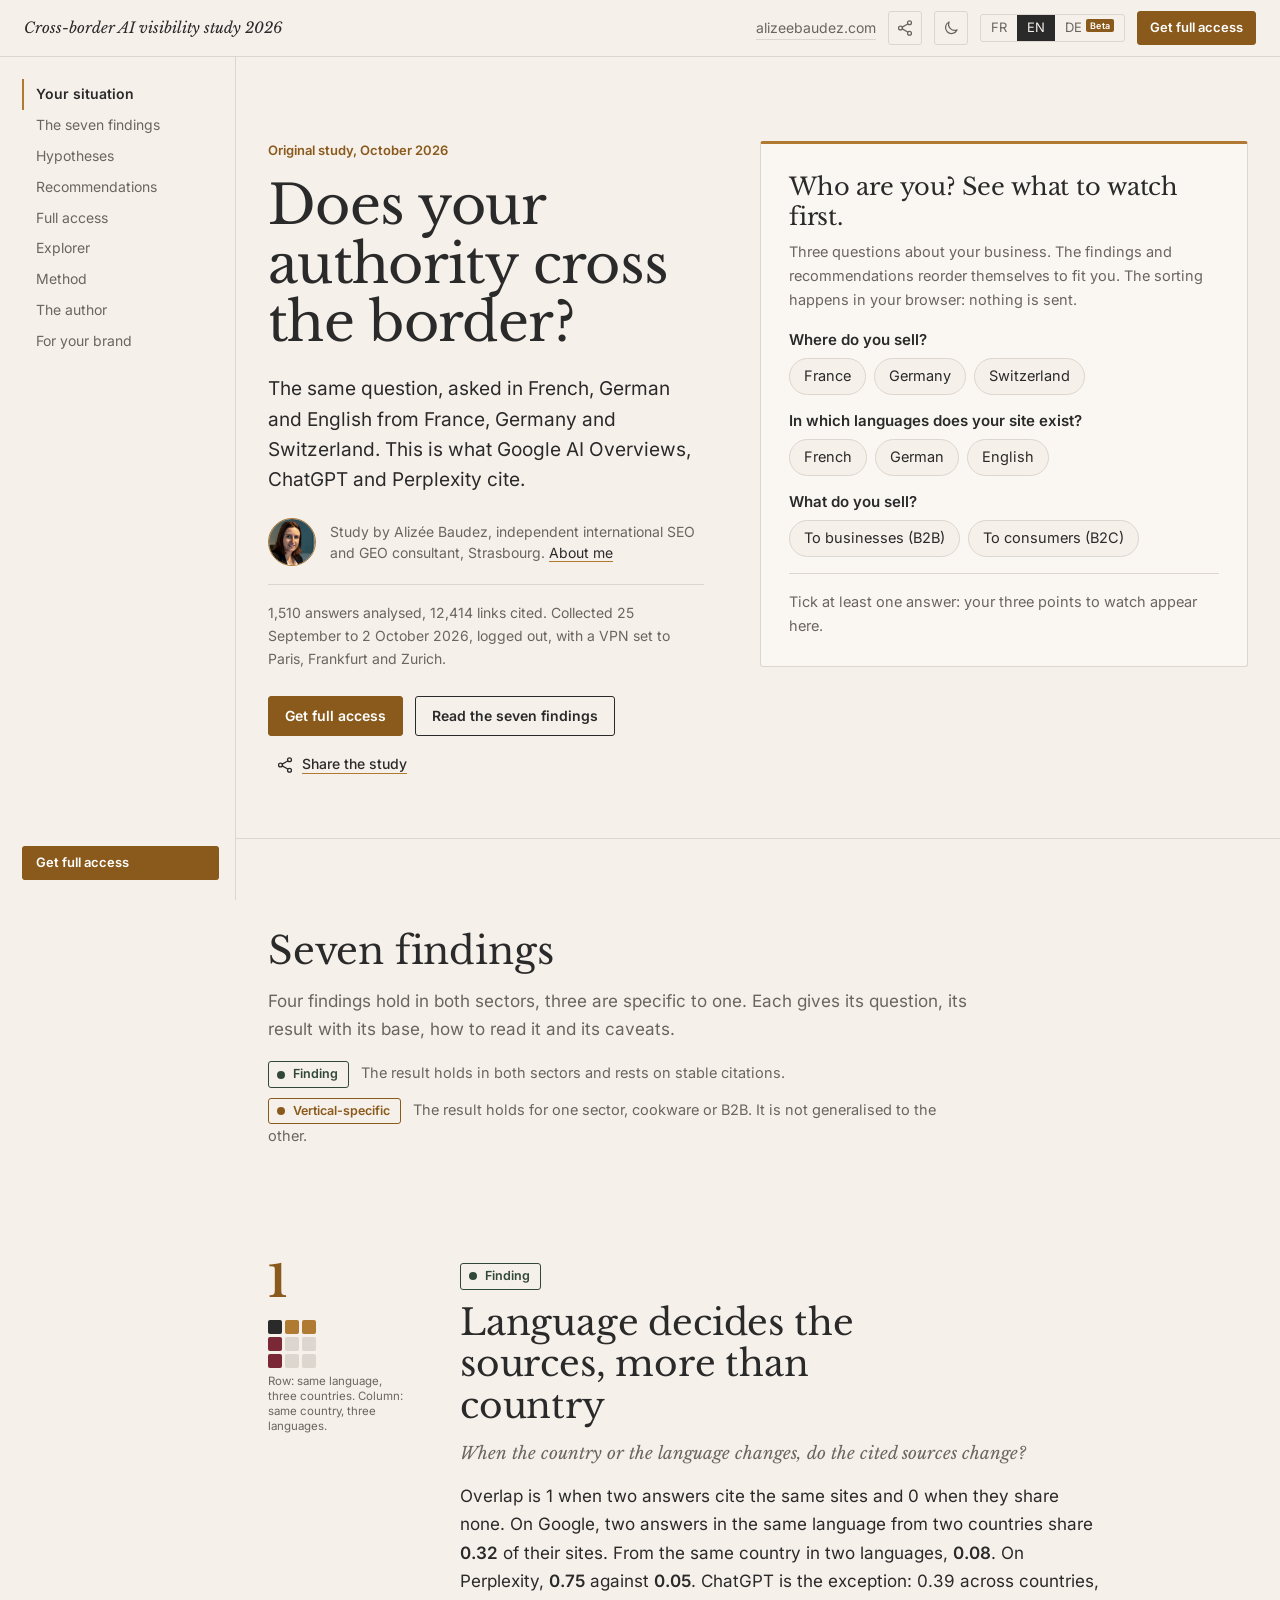
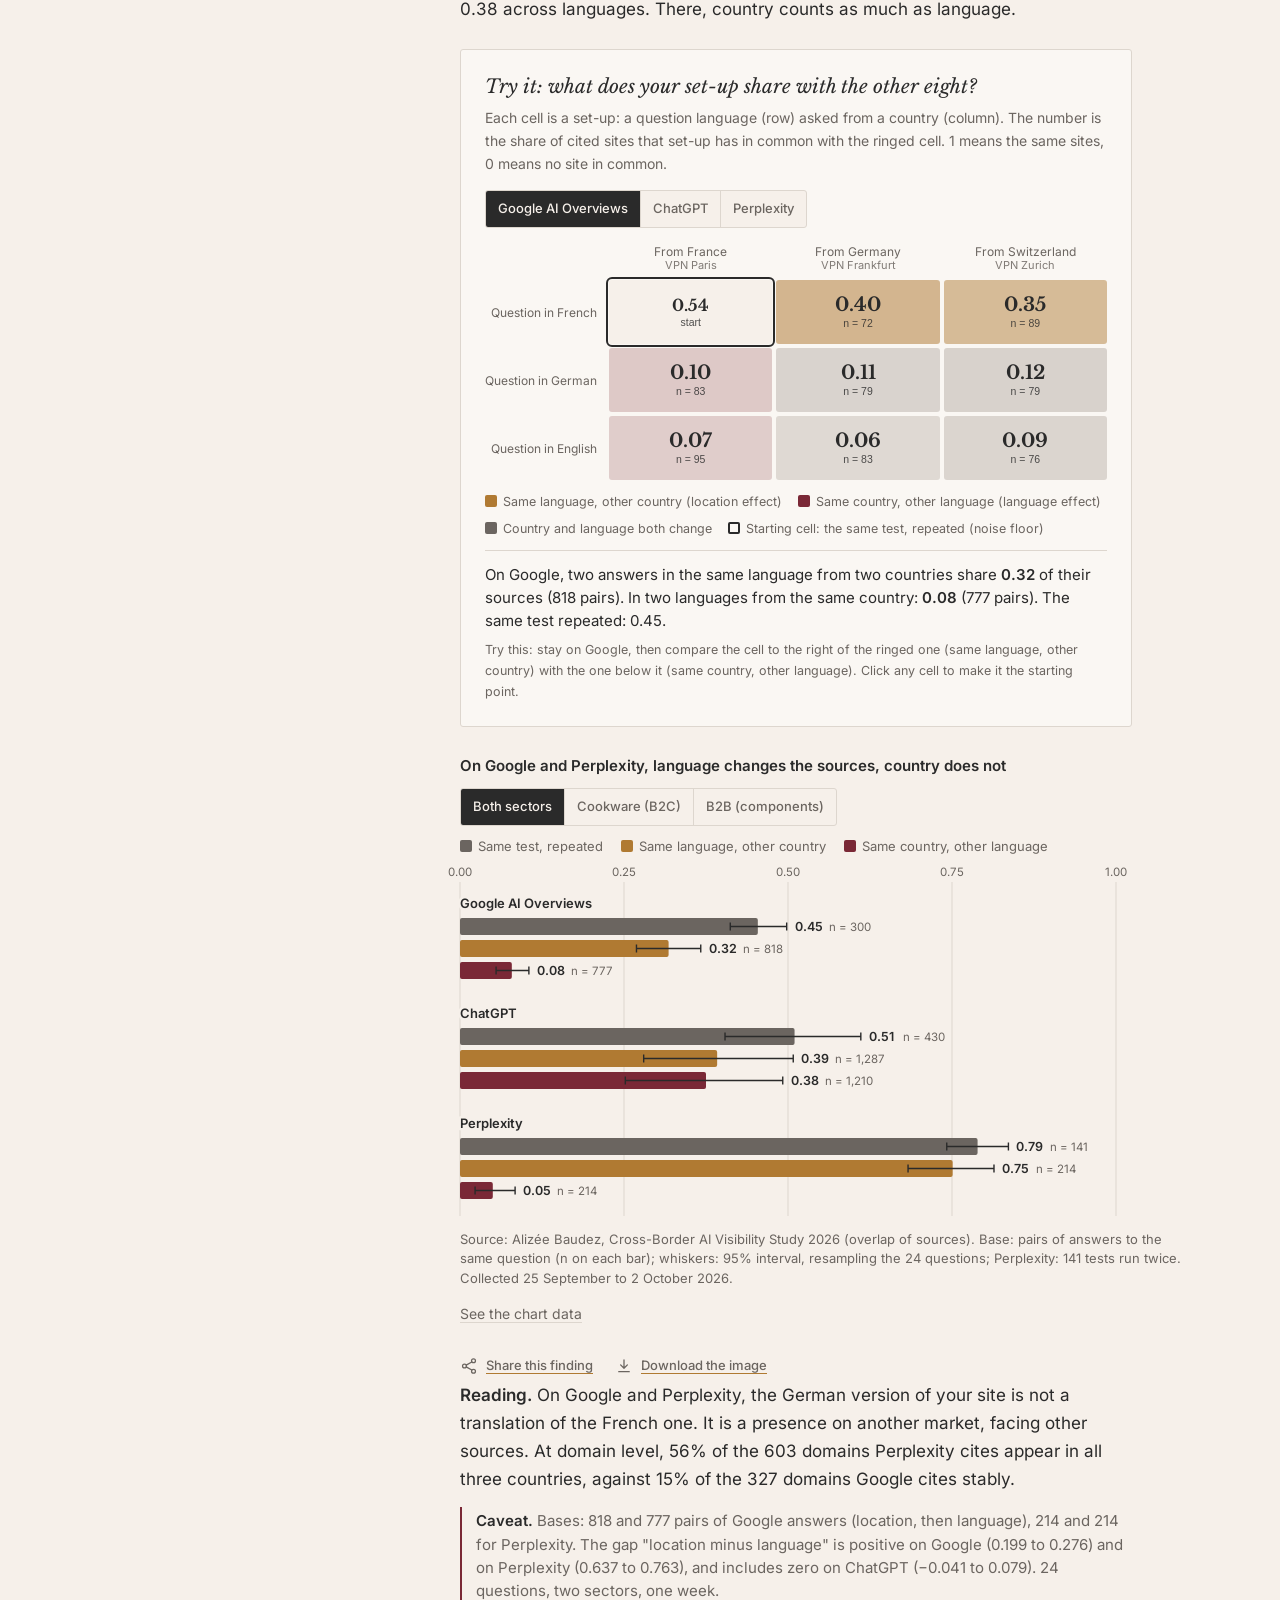
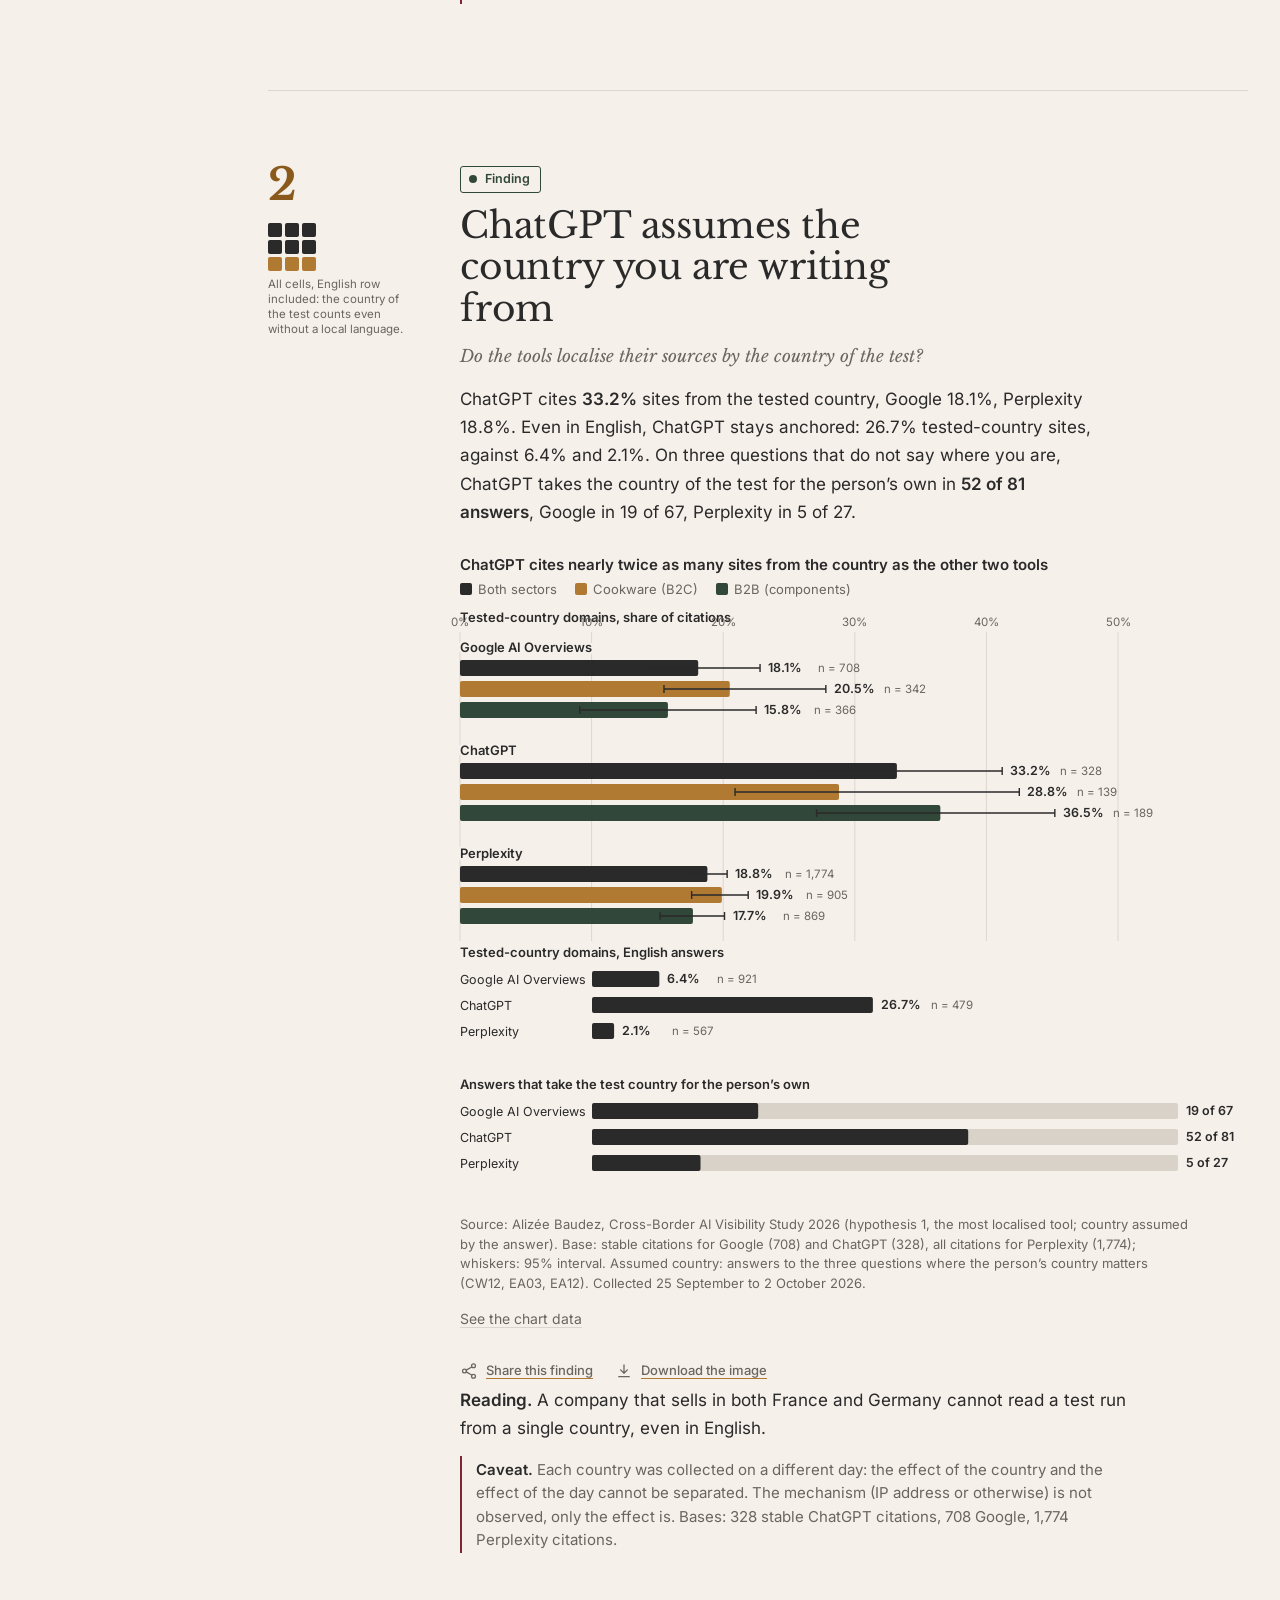
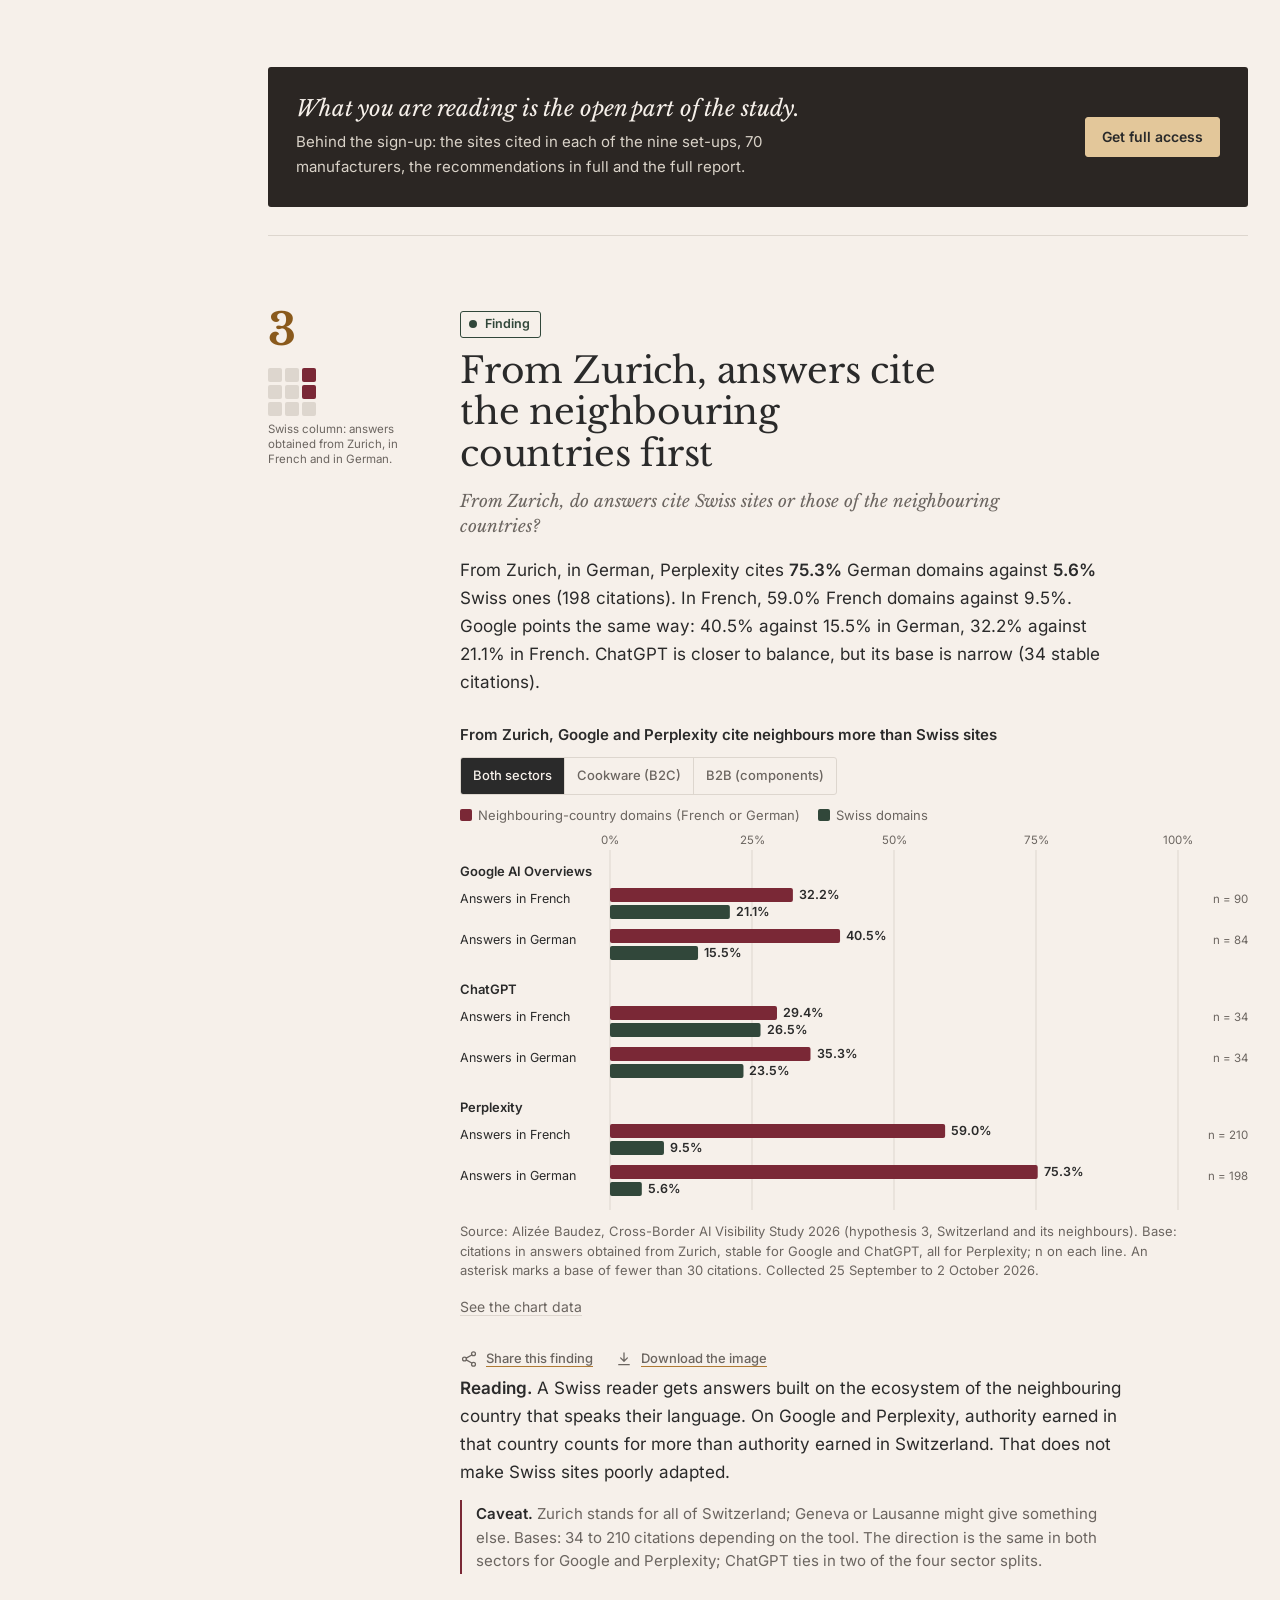
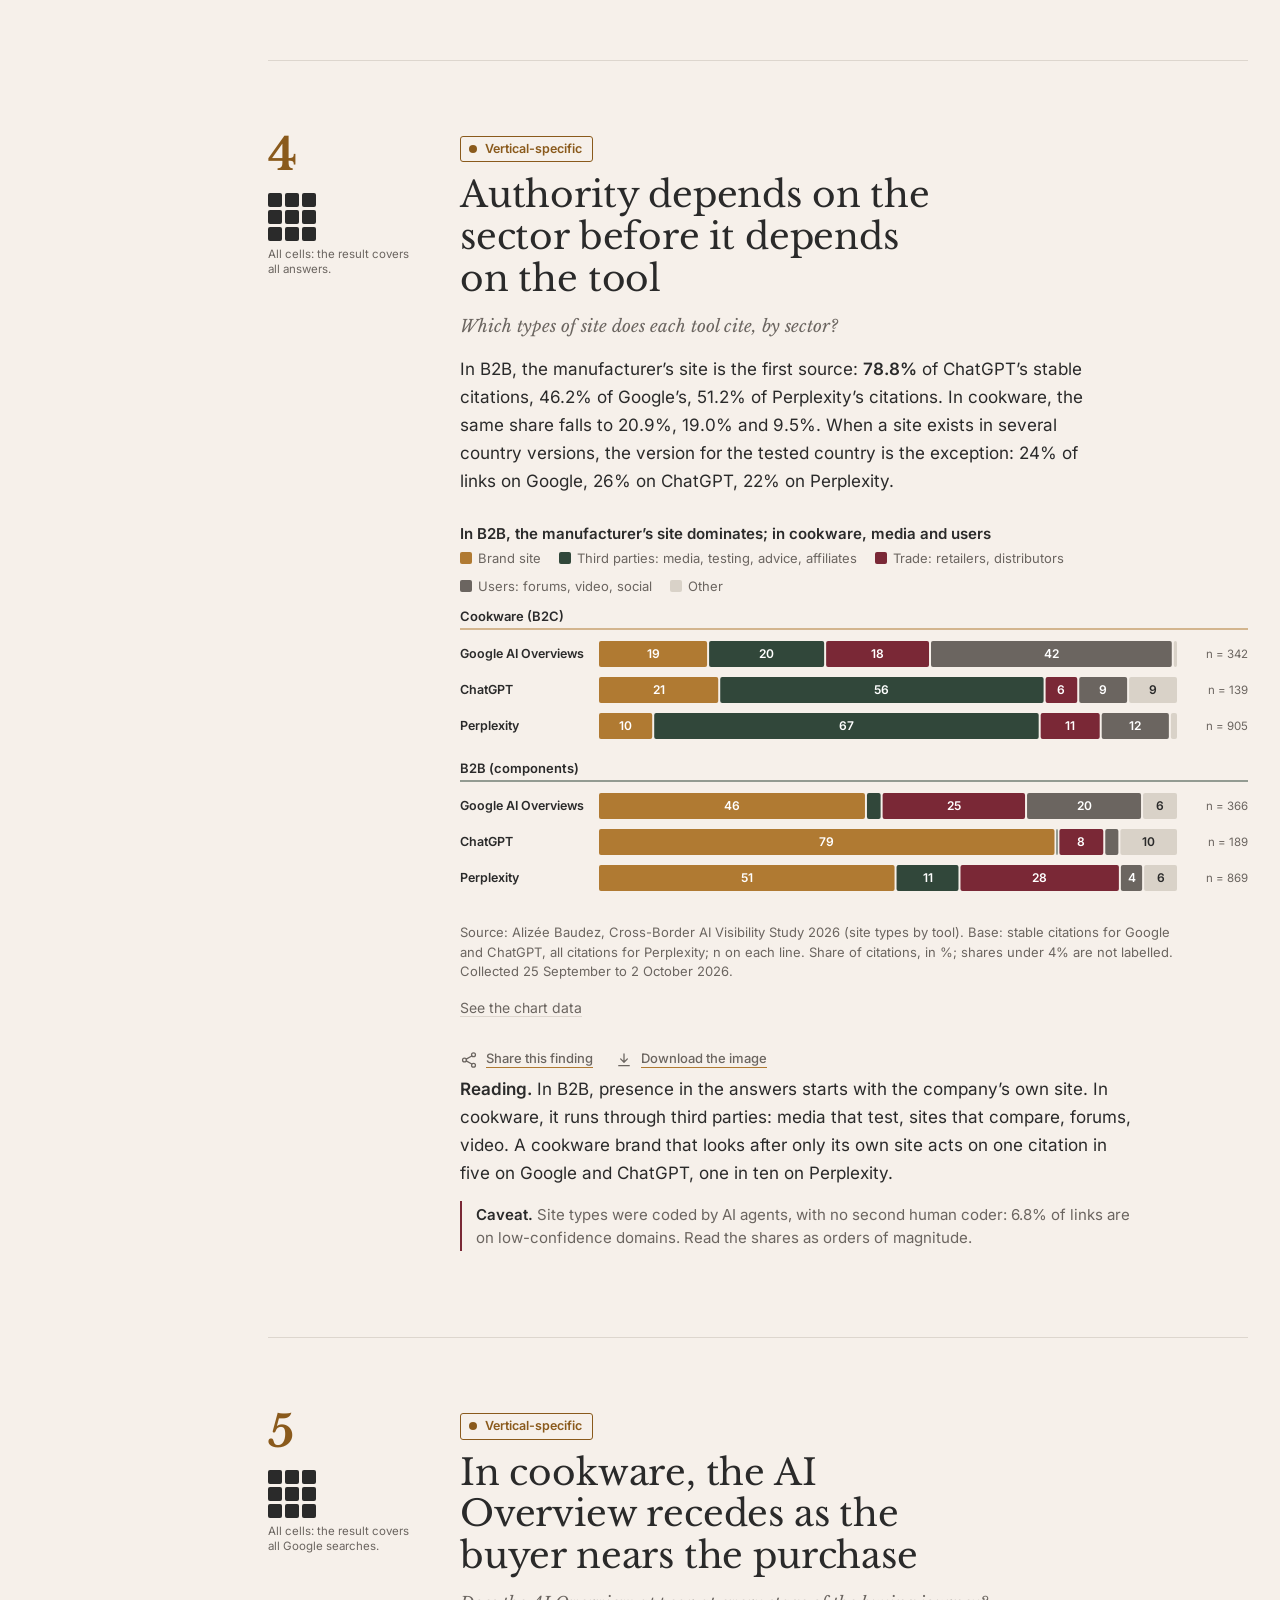
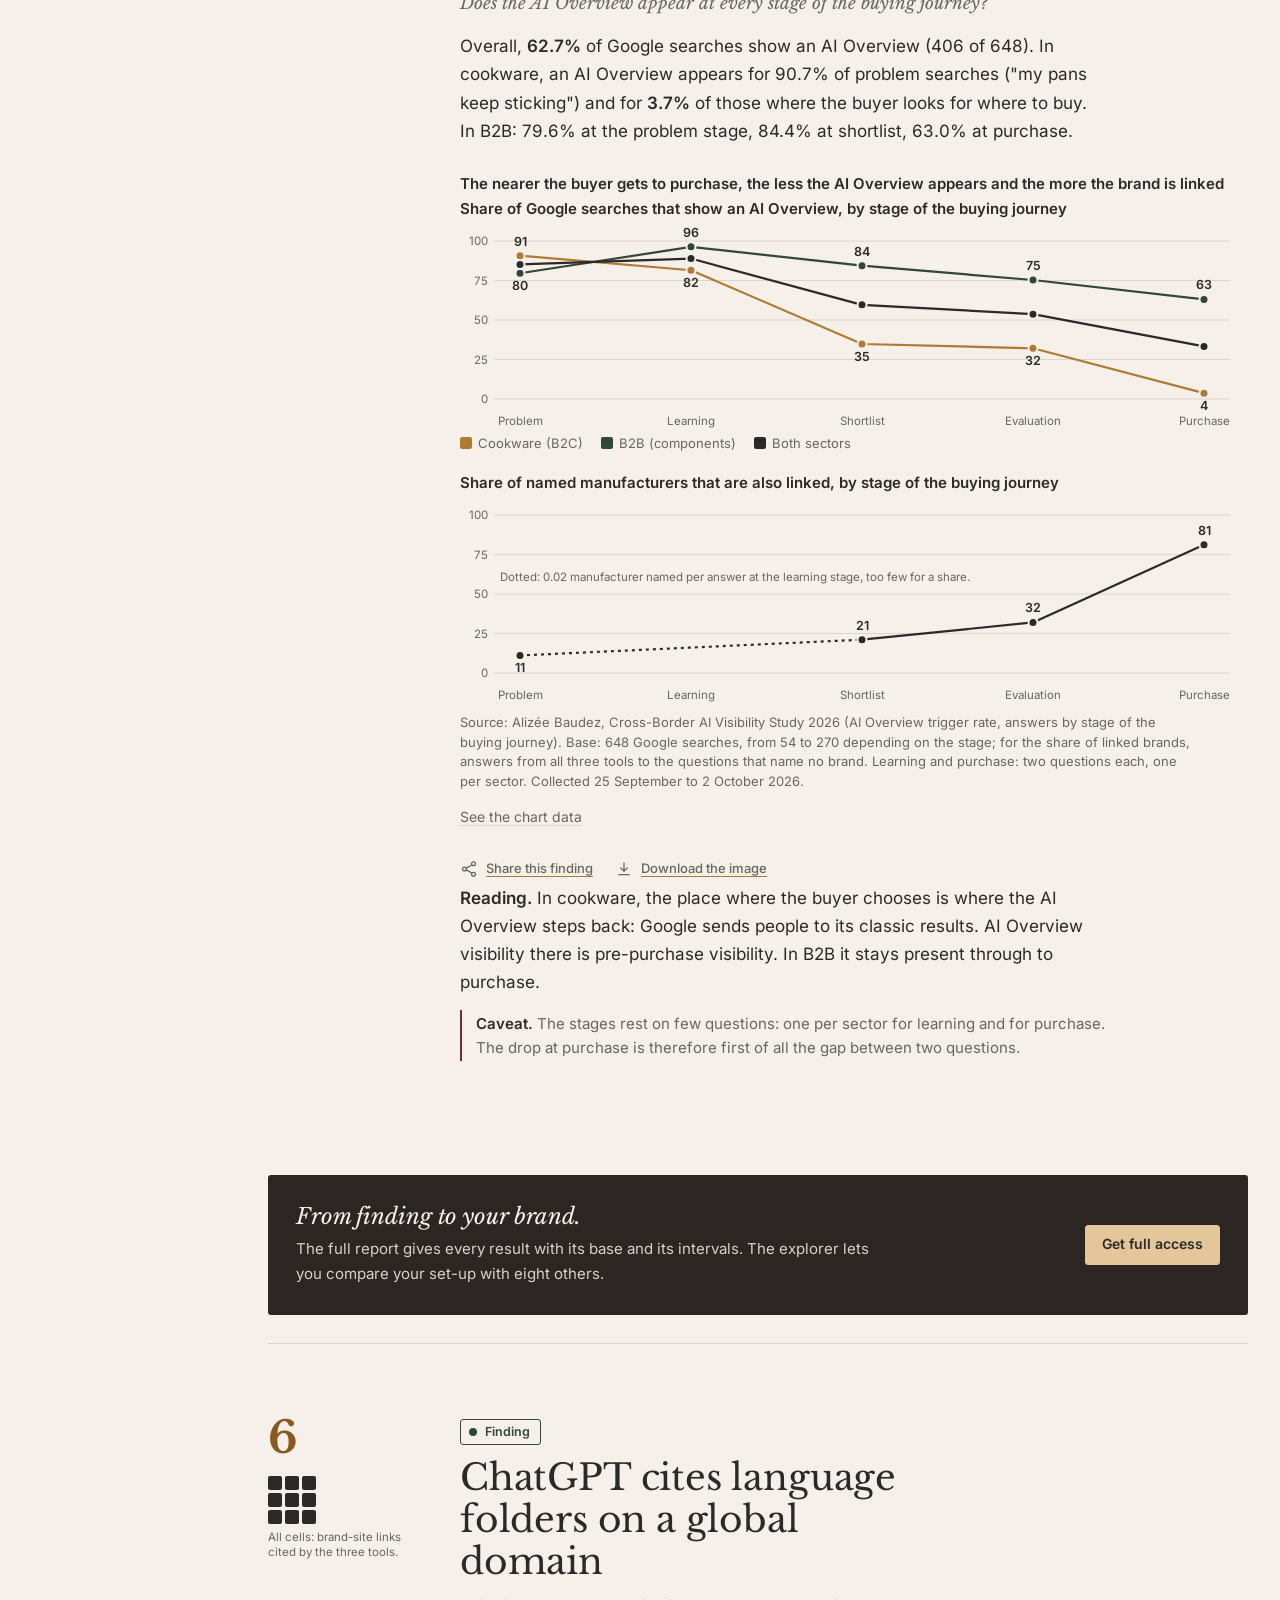
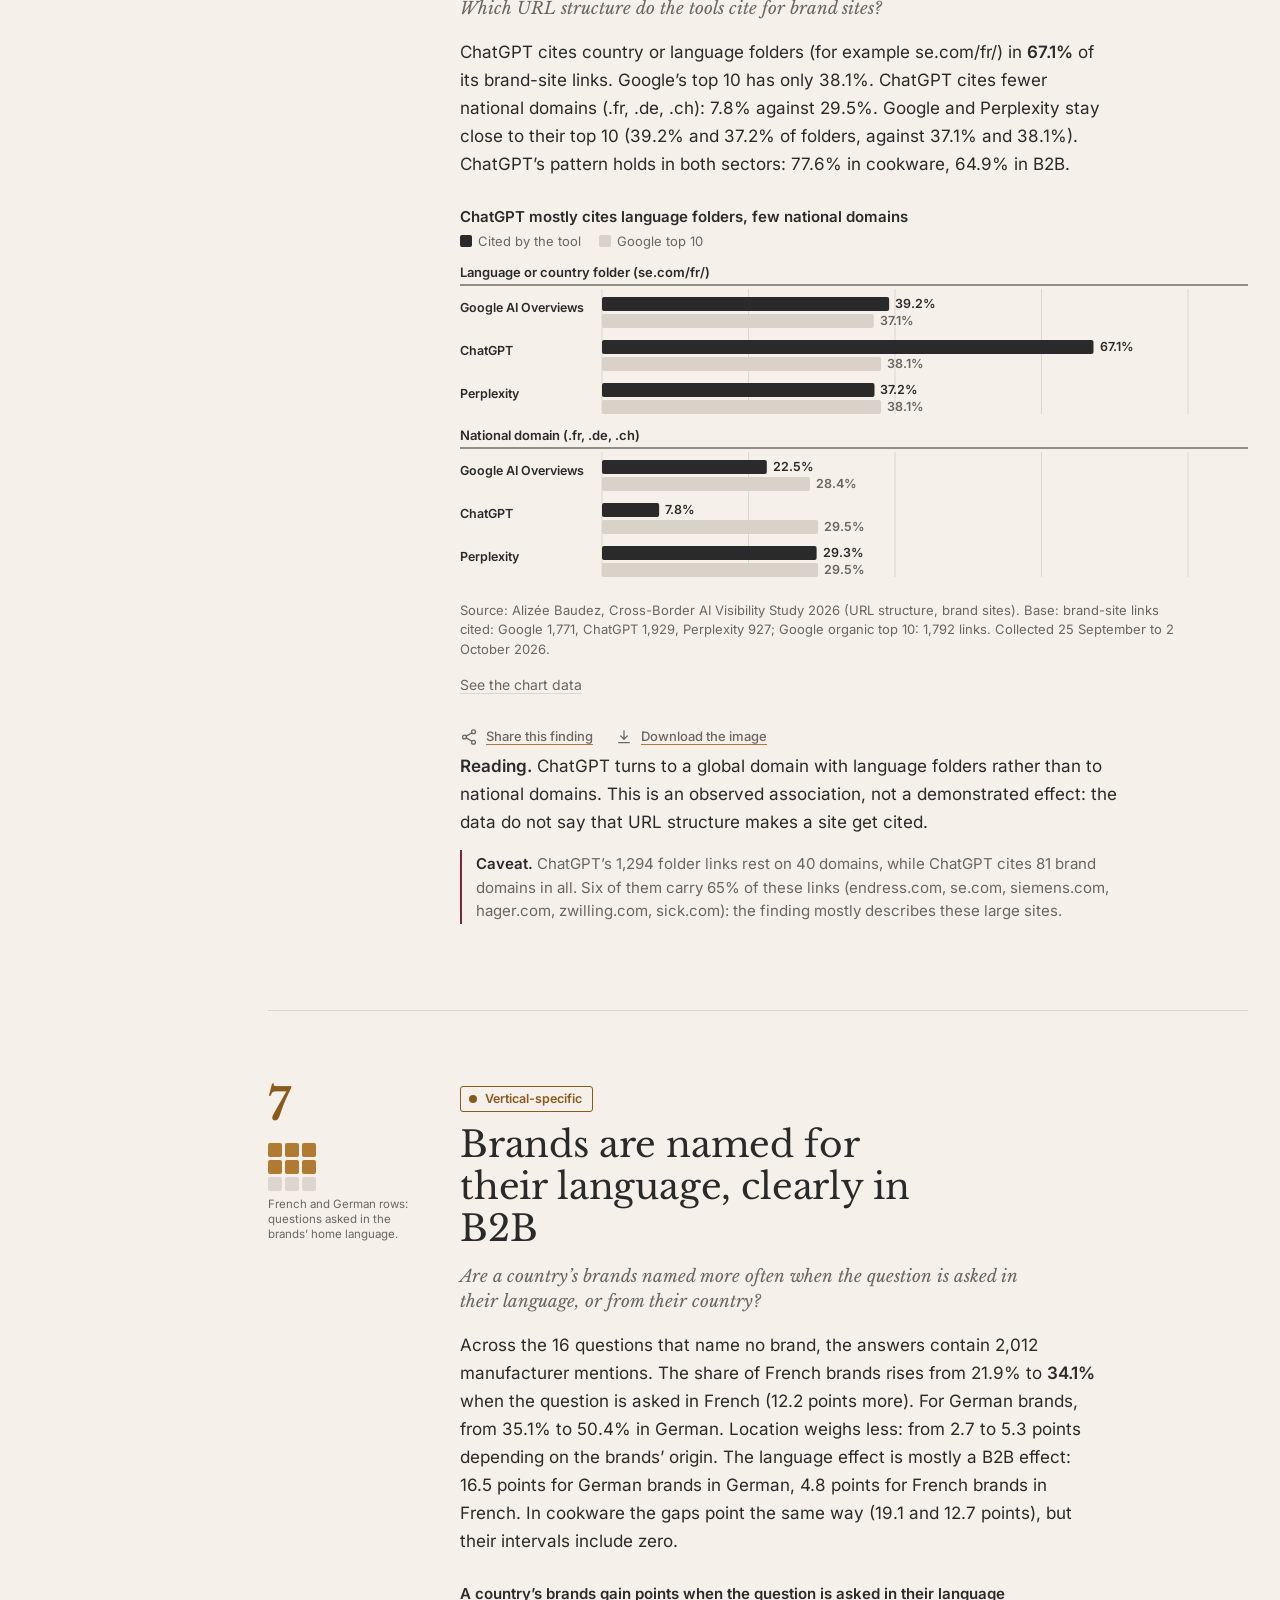
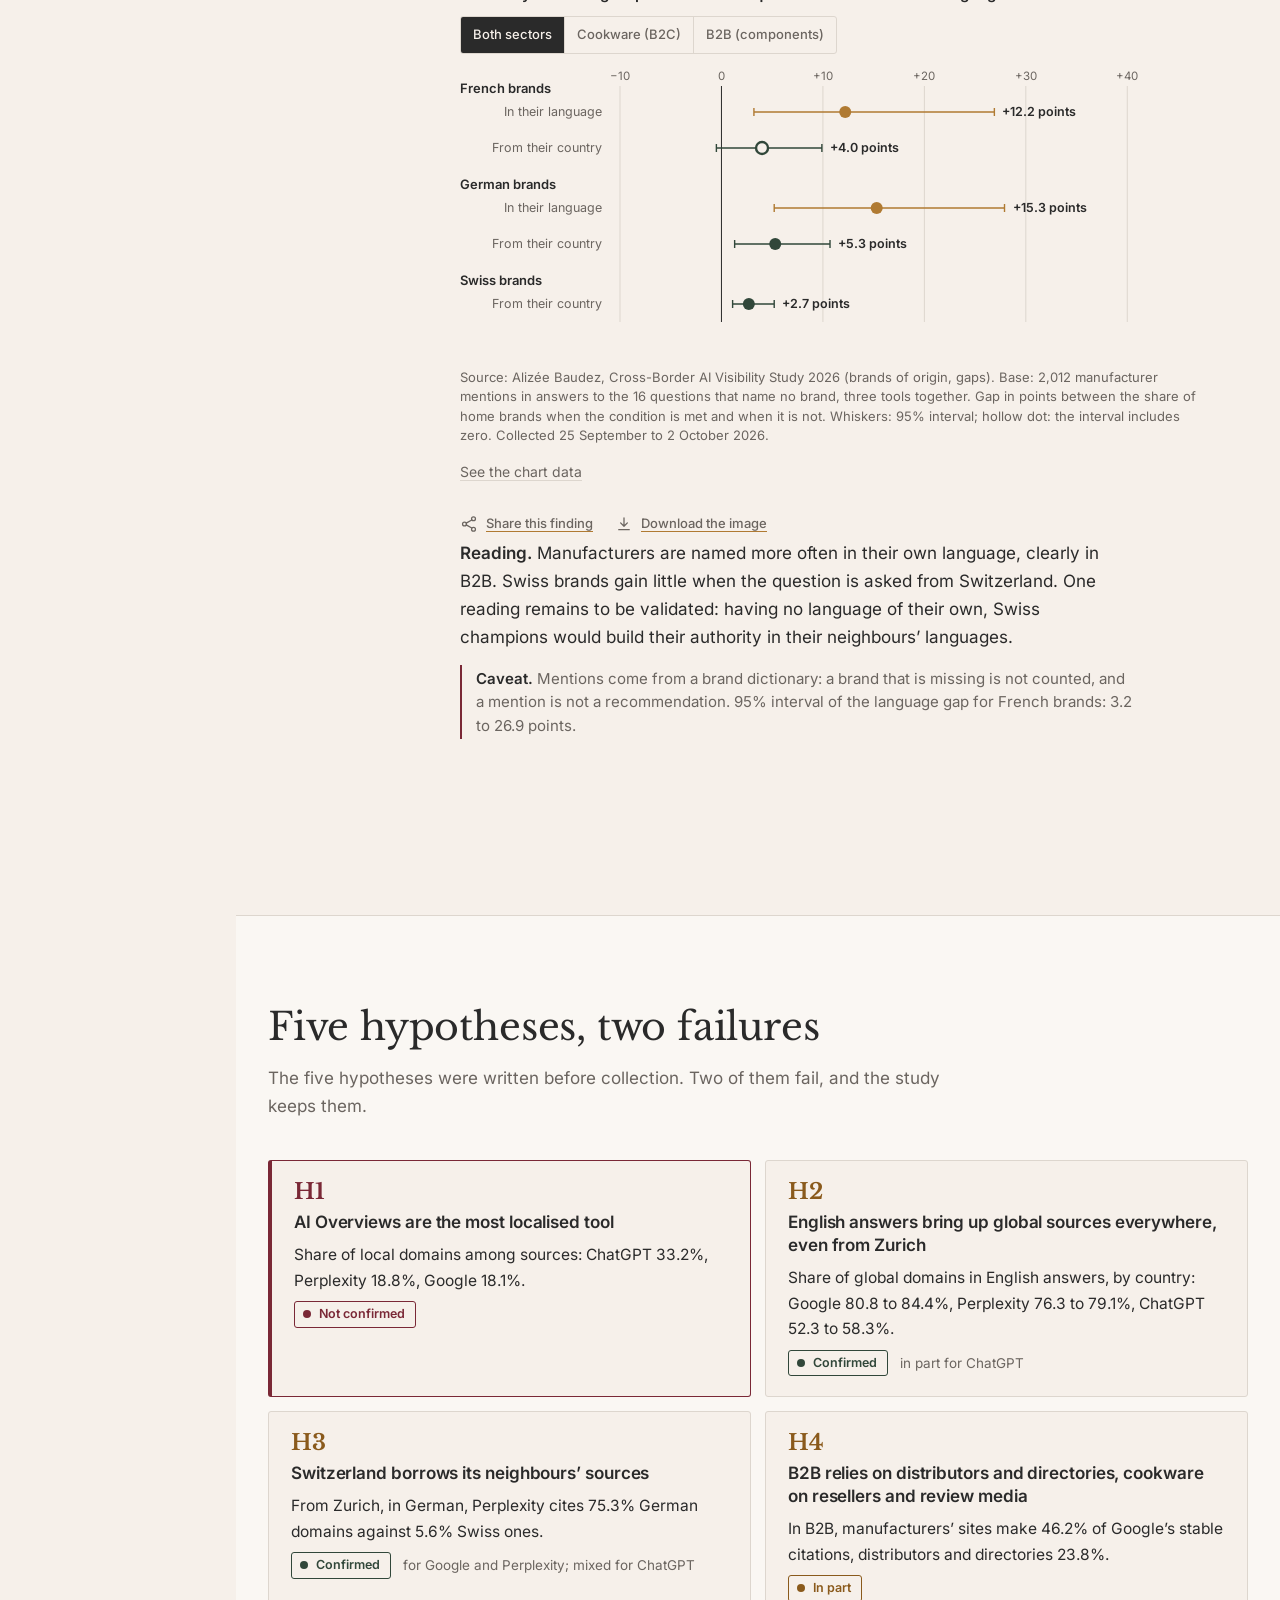
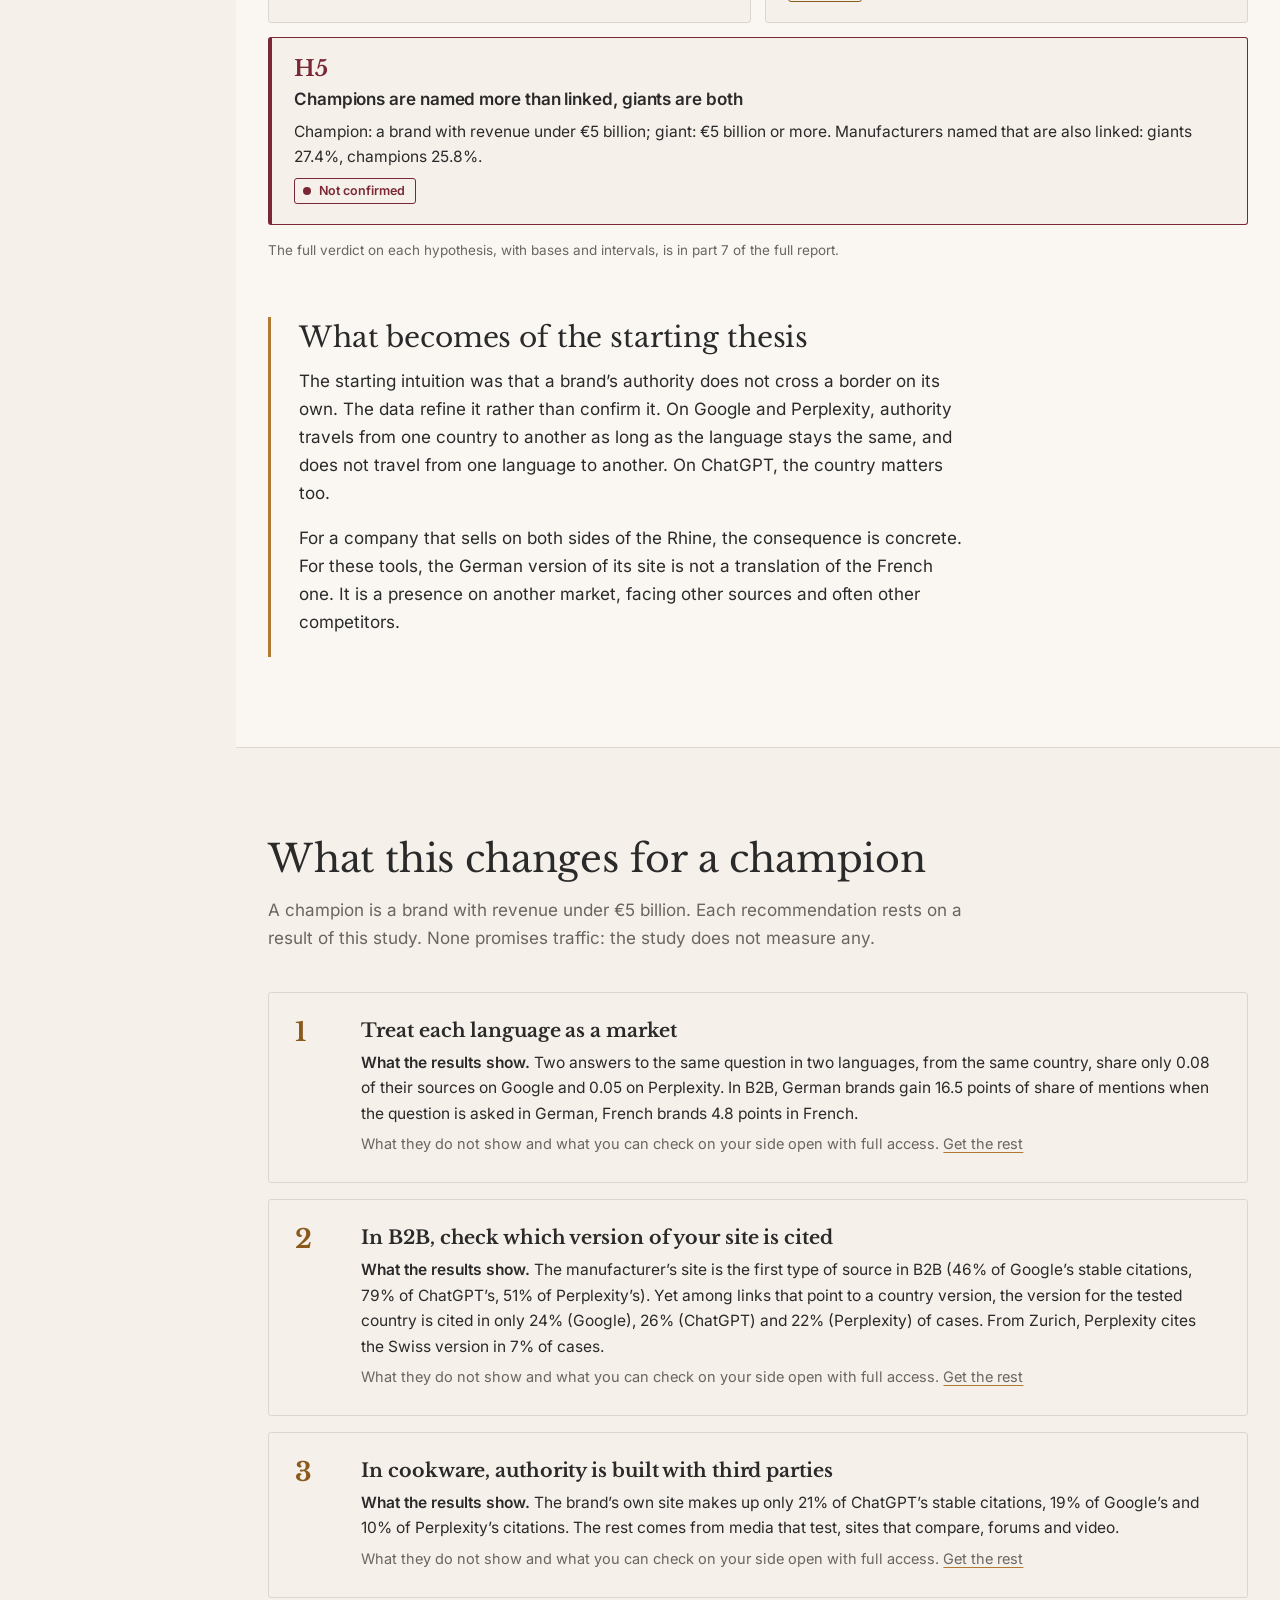
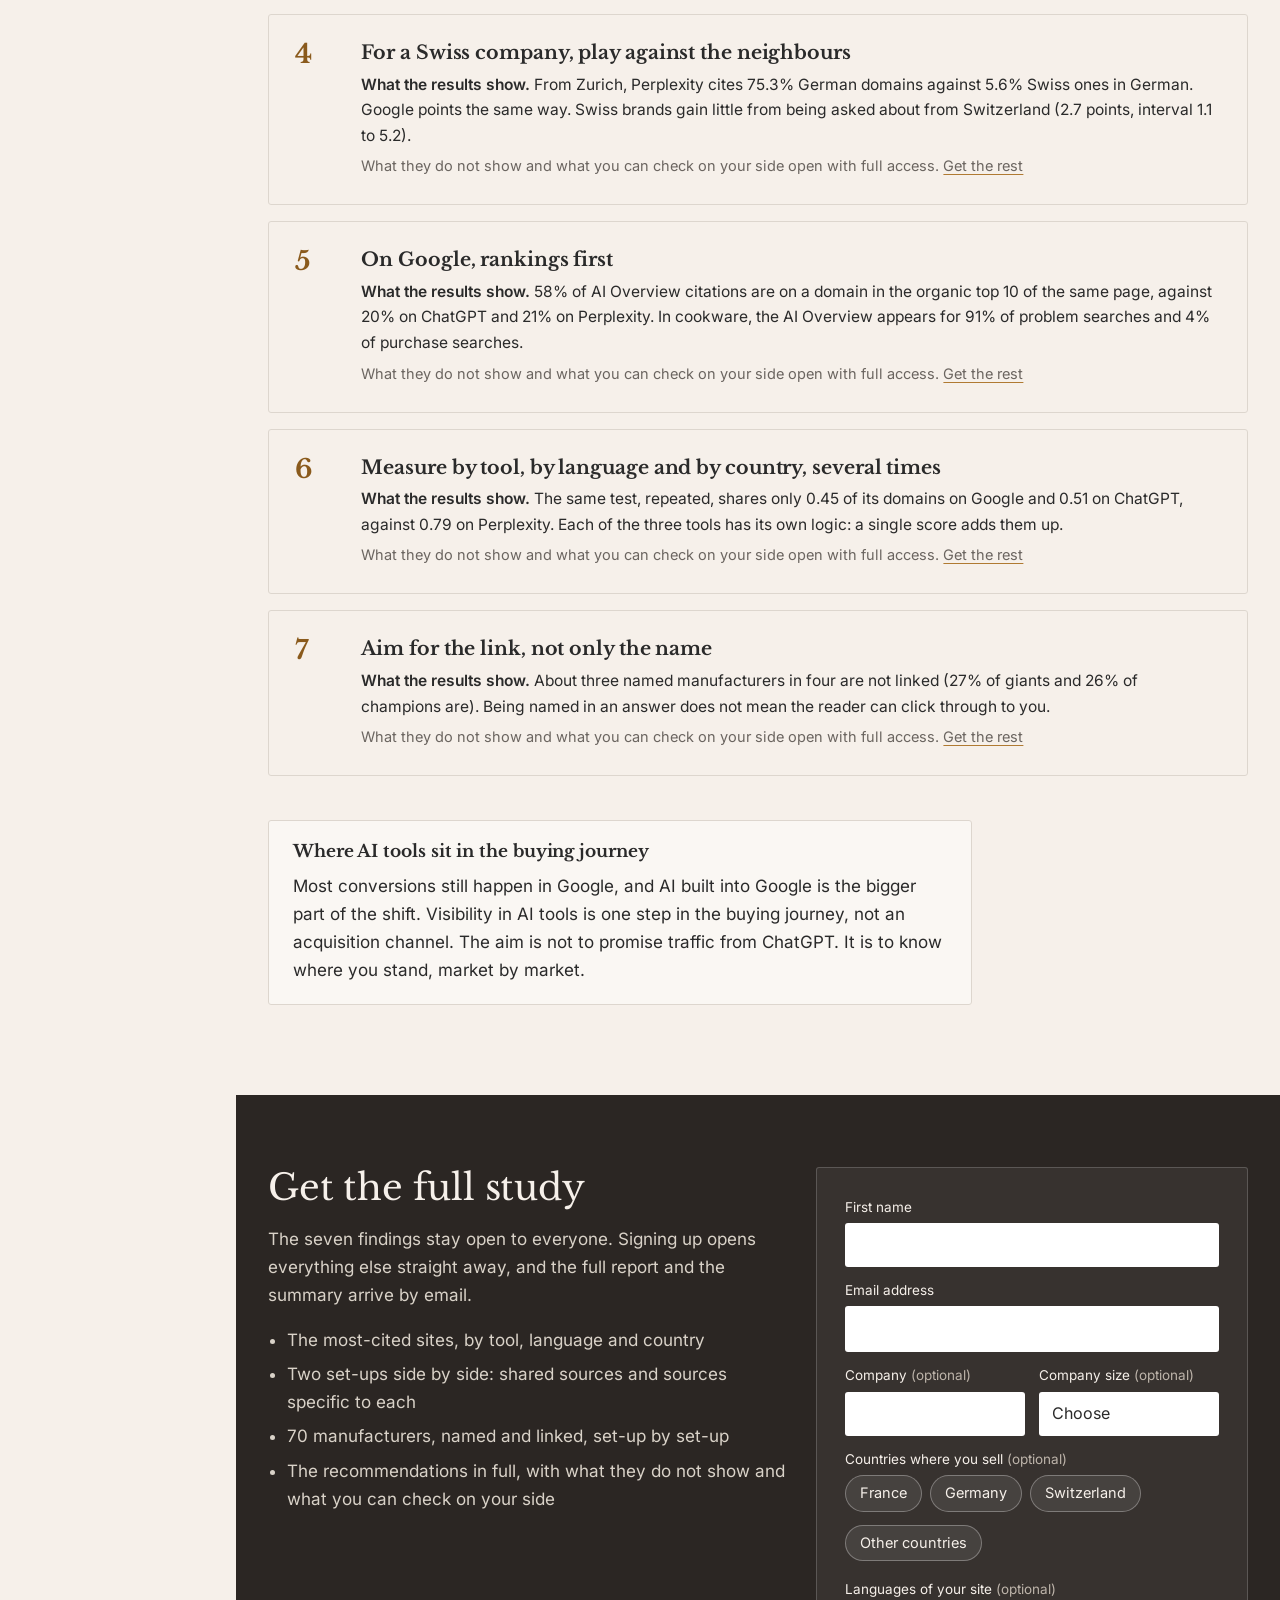
==== commit 652e277b: "Share panel with ready-made FR/EN texts, per-finding image download, preview images (og/twitter) and" ====
--- a/index.html
+++ b/index.html
@@ -9,11 +9,12 @@
 <link rel="canonical" href="https://alizeebaudez.github.io/multi-market-ai-visibility-study/">
 <link rel="alternate" hreflang="fr" href="https://alizeebaudez.github.io/multi-market-ai-visibility-study/fr/"><link rel="alternate" hreflang="en" href="https://alizeebaudez.github.io/multi-market-ai-visibility-study/"><link rel="alternate" hreflang="x-default" href="https://alizeebaudez.github.io/multi-market-ai-visibility-study/">
 <meta property="og:type" content="article"><meta property="og:title" content="Does your authority cross the border?"><meta property="og:description" content="What Google AI Overviews, ChatGPT and Perplexity cite when the same question is asked in French, German and English from France, Germany and Switzerland. 1,510 answers analysed, 12,414 links cited.">
-<meta property="og:locale" content="en_GB"><meta property="og:url" content="https://alizeebaudez.github.io/multi-market-ai-visibility-study/">
+<meta property="og:locale" content="en_GB"><meta property="og:url" content="https://alizeebaudez.github.io/multi-market-ai-visibility-study/"><meta property="og:site_name" content="Alizée Baudez"><meta property="og:image" content="https://alizeebaudez.github.io/multi-market-ai-visibility-study/assets/og/og-en.jpg"><meta property="og:image:width" content="1200"><meta property="og:image:height" content="630"><meta property="og:image:alt" content="Does your authority cross the border?">
+<meta name="twitter:card" content="summary_large_image"><meta name="twitter:title" content="Does your authority cross the border?"><meta name="twitter:description" content="What Google AI Overviews, ChatGPT and Perplexity cite when the same question is asked in French, German and English from France, Germany and Switzerland. 1,510 answers analysed, 12,414 links cited."><meta name="twitter:image" content="https://alizeebaudez.github.io/multi-market-ai-visibility-study/assets/og/og-en.jpg">
 <link rel="preload" href="assets/fonts/libre-baskerville-latin-400-normal.woff2" as="font" type="font/woff2" crossorigin><link rel="preload" href="assets/fonts/inter-latin-400-normal.woff2" as="font" type="font/woff2" crossorigin>
-<link rel="icon" href="data:image/svg+xml,%3Csvg xmlns='http://www.w3.org/2000/svg' viewBox='0 0 32 32'%3E%3Crect width='32' height='32' rx='4' fill='%23B07A32'/%3E%3Cg fill='%23F6F0EA'%3E%3Crect x='6' y='6' width='6' height='6'/%3E%3Crect x='13' y='6' width='6' height='6' opacity='.7'/%3E%3Crect x='20' y='6' width='6' height='6' opacity='.7'/%3E%3Crect x='6' y='13' width='6' height='6' opacity='.5'/%3E%3Crect x='13' y='13' width='6' height='6' opacity='.3'/%3E%3Crect x='20' y='13' width='6' height='6' opacity='.3'/%3E%3Crect x='6' y='20' width='6' height='6' opacity='.5'/%3E%3Crect x='13' y='20' width='6' height='6' opacity='.3'/%3E%3Crect x='20' y='20' width='6' height='6' opacity='.3'/%3E%3C/g%3E%3C/svg%3E">
+<link rel="icon" href="assets/img/favicon.svg" type="image/svg+xml"><link rel="icon" href="assets/img/favicon-32.png" sizes="32x32" type="image/png"><link rel="icon" href="assets/img/favicon-192.png" sizes="192x192" type="image/png"><link rel="shortcut icon" href="assets/img/favicon.ico"><link rel="apple-touch-icon" href="assets/img/apple-touch-icon.png">
 <script>try{var t=localStorage.getItem("cbai-theme");if(t==="dark"||t==="light")document.documentElement.setAttribute("data-theme",t)}catch(e){}</script>
-<link rel="stylesheet" href="assets/style.css?v=5d29a062">
+<link rel="stylesheet" href="assets/style.css?v=ddb14e39">
 </head>
 <body>
 <a class="skip" href="#main">Skip to content</a>
@@ -22,9 +23,10 @@
     <a class="brand" href="#top">Cross-border AI visibility study 2026</a>
     <div class="tools">
       <a class="home-link" href="https://alizeebaudez.com">alizeebaudez.com</a>
+      <button type="button" class="share-ico" data-share="gen" aria-label="Share the study" title="Share the study"><svg class="i-share" viewBox="0 0 24 24" width="18" height="18" fill="none" stroke="currentColor" stroke-width="1.7" stroke-linecap="round" stroke-linejoin="round" aria-hidden="true"><circle cx="18" cy="5" r="2.6"/><circle cx="6" cy="12" r="2.6"/><circle cx="18" cy="19" r="2.6"/><path d="M8.3 10.8l7.4-4.2M8.3 13.2l7.4 4.2"/></svg></button>
       <button type="button" class="theme" data-l-dark="Switch to dark mode" data-l-light="Switch to light mode" aria-label="Switch to dark mode"><svg class="i-moon" viewBox="0 0 24 24" width="18" height="18" fill="none" stroke="currentColor" stroke-width="1.7" stroke-linecap="round" stroke-linejoin="round" aria-hidden="true"><path d="M20 14.5A8 8 0 0 1 9.5 4a8 8 0 1 0 10.5 10.5z"/></svg><svg class="i-sun" viewBox="0 0 24 24" width="18" height="18" fill="none" stroke="currentColor" stroke-width="1.7" stroke-linecap="round" aria-hidden="true"><circle cx="12" cy="12" r="4"/><path d="M12 2.5v2.5M12 19v2.5M2.5 12H5M19 12h2.5M5.3 5.3l1.8 1.8M16.9 16.9l1.8 1.8M5.3 18.7l1.8-1.8M16.9 7.1l1.8-1.8"/></svg></button>
       <div class="lang" role="group" aria-label="Language"><a href="fr/" hreflang="fr" lang="fr">FR</a><a href="./" hreflang="en" lang="en" aria-current="true">EN</a><a href="de/" hreflang="de" lang="de">DE<sup class="beta-pill">Beta</sup></a></div>
-      <a class="btn amber sm locked-only" href="#acces">Get full access</a>
+      <a class="btn amber sm locked-only" href="#acces"><span class="l-long">Get full access</span><span class="l-short">Full access</span></a>
       <a class="btn ghost sm unlocked-only" href="#acces">Report and summary</a>
     </div>
   </div>
@@ -45,7 +47,7 @@
     <p class="lede">The same question, asked in French, German and English from France, Germany and Switzerland. This is what Google AI Overviews, ChatGPT and Perplexity cite.</p>
     <div class="byline"><img src="assets/img/alizee.jpg" alt="" width="48" height="48"><p>Study by Alizée Baudez, independent international SEO and GEO consultant, Strasbourg. <a href="#autrice">About me</a></p></div>
     <p class="facts">1,510 answers analysed, 12,414 links cited. Collected 25 September to 2 October 2026, logged out, with a VPN set to Paris, Frankfurt and Zurich.</p>
-    <div class="cta"><a class="btn amber locked-only" href="#acces">Get full access</a><a class="btn ghost" href="#constats">Read the seven findings</a></div>
+    <div class="cta"><a class="btn amber locked-only" href="#acces">Get full access</a><a class="btn ghost" href="#constats">Read the seven findings</a><button type="button" class="share-link" data-share="gen"><svg class="i-share" viewBox="0 0 24 24" width="18" height="18" fill="none" stroke="currentColor" stroke-width="1.7" stroke-linecap="round" stroke-linejoin="round" aria-hidden="true"><circle cx="18" cy="5" r="2.6"/><circle cx="6" cy="12" r="2.6"/><circle cx="18" cy="19" r="2.6"/><path d="M8.3 10.8l7.4-4.2M8.3 13.2l7.4 4.2"/></svg><span>Share the study</span></button></div>
   </div>
   <div class="sit" id="situation">
     <h2>Who are you? See what to watch first.</h2>
@@ -106,6 +108,7 @@
       <figcaption class="fig-src">Source: Alizée Baudez, Cross-Border AI Visibility Study 2026 (overlap of sources). Base: pairs of answers to the same question (n on each bar); whiskers: 95% interval, resampling the 24 questions; Perplexity: 141 tests run twice. Collected 25 September to 2 October 2026.</figcaption>
       <details class="data"><summary>See the chart data</summary><div class="tscroll"><table class="dt"><thead><tr><th scope="col">Sector</th><th scope="col">Tool</th><th scope="col">Same test, repeated</th><th scope="col">Same language, other country</th><th scope="col">Same country, other language</th><th scope="col">n (same language, other country)</th><th scope="col">n (same country, other language)</th></tr></thead><tbody><tr><th scope="row">Both sectors</th><td>Google AI Overviews</td><td>0.45</td><td>0.32</td><td>0.08</td><td>818</td><td>777</td></tr><tr><th scope="row">Both sectors</th><td>ChatGPT</td><td>0.51</td><td>0.39</td><td>0.38</td><td>1,287</td><td>1,210</td></tr><tr><th scope="row">Both sectors</th><td>Perplexity</td><td>0.79</td><td>0.75</td><td>0.05</td><td>214</td><td>214</td></tr><tr><th scope="row">Cookware (B2C)</th><td>Google AI Overviews</td><td>0.54</td><td>0.39</td><td>0.11</td><td>299</td><td>304</td></tr><tr><th scope="row">Cookware (B2C)</th><td>ChatGPT</td><td>0.39</td><td>0.25</td><td>0.19</td><td>550</td><td>505</td></tr><tr><th scope="row">Cookware (B2C)</th><td>Perplexity</td><td>0.80</td><td>0.76</td><td>0.01</td><td>106</td><td>106</td></tr><tr><th scope="row">B2B (components)</th><td>Google AI Overviews</td><td>0.40</td><td>0.28</td><td>0.06</td><td>519</td><td>473</td></tr><tr><th scope="row">B2B (components)</th><td>ChatGPT</td><td>0.60</td><td>0.50</td><td>0.51</td><td>737</td><td>705</td></tr><tr><th scope="row">B2B (components)</th><td>Perplexity</td><td>0.78</td><td>0.74</td><td>0.08</td><td>108</td><td>108</td></tr></tbody></table></div></details>
     </figure>
+    <p class="f-share"><button type="button" class="share-link" data-share="f1"><svg class="i-share" viewBox="0 0 24 24" width="18" height="18" fill="none" stroke="currentColor" stroke-width="1.7" stroke-linecap="round" stroke-linejoin="round" aria-hidden="true"><circle cx="18" cy="5" r="2.6"/><circle cx="6" cy="12" r="2.6"/><circle cx="18" cy="19" r="2.6"/><path d="M8.3 10.8l7.4-4.2M8.3 13.2l7.4 4.2"/></svg><span>Share this finding</span></button><a class="share-link" href="assets/share/en/f1.png" download="cross-border-ai-visibility-study-f1-en.png"><svg viewBox="0 0 24 24" width="18" height="18" fill="none" stroke="currentColor" stroke-width="1.7" stroke-linecap="round" stroke-linejoin="round" aria-hidden="true"><path d="M12 4v11M7.5 10.5L12 15l4.5-4.5M5 19.5h14"/></svg><span>Download the image</span></a></p>
     <p class="read"><b>Reading.</b> On Google and Perplexity, the German version of your site is not a translation of the French one. It is a presence on another market, facing other sources. At domain level, 56% of the 603 domains Perplexity cites appear in all three countries, against 15% of the 327 domains Google cites stably.</p>
     <p class="res"><b>Caveat.</b> Bases: 818 and 777 pairs of Google answers (location, then language), 214 and 214 for Perplexity. The gap "location minus language" is positive on Google (0.199 to 0.276) and on Perplexity (0.637 to 0.763), and includes zero on ChatGPT (−0.041 to 0.079). 24 questions, two sectors, one week.</p>
   </div>
@@ -127,6 +130,7 @@
       <figcaption class="fig-src">Source: Alizée Baudez, Cross-Border AI Visibility Study 2026 (hypothesis 1, the most localised tool; country assumed by the answer). Base: stable citations for Google (708) and ChatGPT (328), all citations for Perplexity (1,774); whiskers: 95% interval. Assumed country: answers to the three questions where the person’s country matters (CW12, EA03, EA12). Collected 25 September to 2 October 2026.</figcaption>
       <details class="data"><summary>See the chart data</summary><div class="tscroll"><table class="dt"><thead><tr><th scope="col">Tool</th><th scope="col">Both sectors</th><th scope="col">Cookware (B2C)</th><th scope="col">B2B</th><th scope="col">English answers</th><th scope="col">Test country taken for the person’s own</th></tr></thead><tbody><tr><th scope="row">Google AI Overviews</th><td>18.1%</td><td>20.5%</td><td>15.8%</td><td>6.4%</td><td>19 / 67</td></tr><tr><th scope="row">ChatGPT</th><td>33.2%</td><td>28.8%</td><td>36.5%</td><td>26.7%</td><td>52 / 81</td></tr><tr><th scope="row">Perplexity</th><td>18.8%</td><td>19.9%</td><td>17.7%</td><td>2.1%</td><td>5 / 27</td></tr></tbody></table></div></details>
     </figure>
+    <p class="f-share"><button type="button" class="share-link" data-share="f2"><svg class="i-share" viewBox="0 0 24 24" width="18" height="18" fill="none" stroke="currentColor" stroke-width="1.7" stroke-linecap="round" stroke-linejoin="round" aria-hidden="true"><circle cx="18" cy="5" r="2.6"/><circle cx="6" cy="12" r="2.6"/><circle cx="18" cy="19" r="2.6"/><path d="M8.3 10.8l7.4-4.2M8.3 13.2l7.4 4.2"/></svg><span>Share this finding</span></button><a class="share-link" href="assets/share/en/f2.png" download="cross-border-ai-visibility-study-f2-en.png"><svg viewBox="0 0 24 24" width="18" height="18" fill="none" stroke="currentColor" stroke-width="1.7" stroke-linecap="round" stroke-linejoin="round" aria-hidden="true"><path d="M12 4v11M7.5 10.5L12 15l4.5-4.5M5 19.5h14"/></svg><span>Download the image</span></a></p>
     <p class="read"><b>Reading.</b> A company that sells in both France and Germany cannot read a test run from a single country, even in English.</p>
     <p class="res"><b>Caveat.</b> Each country was collected on a different day: the effect of the country and the effect of the day cannot be separated. The mechanism (IP address or otherwise) is not observed, only the effect is. Bases: 328 stable ChatGPT citations, 708 Google, 1,774 Perplexity citations.</p>
   </div>
@@ -149,6 +153,7 @@
       <figcaption class="fig-src">Source: Alizée Baudez, Cross-Border AI Visibility Study 2026 (hypothesis 3, Switzerland and its neighbours). Base: citations in answers obtained from Zurich, stable for Google and ChatGPT, all for Perplexity; n on each line. An asterisk marks a base of fewer than 30 citations. Collected 25 September to 2 October 2026.</figcaption>
       <details class="data"><summary>See the chart data</summary><div class="tscroll"><table class="dt"><thead><tr><th scope="col">Sector</th><th scope="col">Tool</th><th scope="col">Answers in French: french domains</th><th scope="col">Answers in French: swiss domains</th><th scope="col">Answers in German: german domains</th><th scope="col">Answers in German: swiss domains</th><th scope="col">n</th></tr></thead><tbody><tr><th scope="row">Both sectors</th><td>Google AI Overviews</td><td>32.2%</td><td>21.1%</td><td>40.5%</td><td>15.5%</td><td>90 / 84</td></tr><tr><th scope="row">Both sectors</th><td>ChatGPT</td><td>29.4%</td><td>26.5%</td><td>35.3%</td><td>23.5%</td><td>34 / 34</td></tr><tr><th scope="row">Both sectors</th><td>Perplexity</td><td>59.0%</td><td>9.5%</td><td>75.3%</td><td>5.6%</td><td>210 / 198</td></tr><tr><th scope="row">Cookware (B2C)</th><td>Google AI Overviews</td><td>36.4%</td><td>29.5%</td><td>43.9%</td><td>24.4%</td><td>44 / 41</td></tr><tr><th scope="row">Cookware (B2C)</th><td>ChatGPT</td><td>31.2%</td><td>25.0%</td><td>20.0%</td><td>20.0%</td><td>16 / 15</td></tr><tr><th scope="row">Cookware (B2C)</th><td>Perplexity</td><td>61.9%</td><td>10.5%</td><td>84.3%</td><td>4.9%</td><td>105 / 102</td></tr><tr><th scope="row">B2B (components)</th><td>Google AI Overviews</td><td>28.3%</td><td>13.0%</td><td>37.2%</td><td>7.0%</td><td>46 / 43</td></tr><tr><th scope="row">B2B (components)</th><td>ChatGPT</td><td>27.8%</td><td>27.8%</td><td>47.4%</td><td>26.3%</td><td>18 / 19</td></tr><tr><th scope="row">B2B (components)</th><td>Perplexity</td><td>56.2%</td><td>8.6%</td><td>65.6%</td><td>6.2%</td><td>105 / 96</td></tr></tbody></table></div></details>
     </figure>
+    <p class="f-share"><button type="button" class="share-link" data-share="f3"><svg class="i-share" viewBox="0 0 24 24" width="18" height="18" fill="none" stroke="currentColor" stroke-width="1.7" stroke-linecap="round" stroke-linejoin="round" aria-hidden="true"><circle cx="18" cy="5" r="2.6"/><circle cx="6" cy="12" r="2.6"/><circle cx="18" cy="19" r="2.6"/><path d="M8.3 10.8l7.4-4.2M8.3 13.2l7.4 4.2"/></svg><span>Share this finding</span></button><a class="share-link" href="assets/share/en/f3.png" download="cross-border-ai-visibility-study-f3-en.png"><svg viewBox="0 0 24 24" width="18" height="18" fill="none" stroke="currentColor" stroke-width="1.7" stroke-linecap="round" stroke-linejoin="round" aria-hidden="true"><path d="M12 4v11M7.5 10.5L12 15l4.5-4.5M5 19.5h14"/></svg><span>Download the image</span></a></p>
     <p class="read"><b>Reading.</b> A Swiss reader gets answers built on the ecosystem of the neighbouring country that speaks their language. On Google and Perplexity, authority earned in that country counts for more than authority earned in Switzerland. That does not make Swiss sites poorly adapted.</p>
     <p class="res"><b>Caveat.</b> Zurich stands for all of Switzerland; Geneva or Lausanne might give something else. Bases: 34 to 210 citations depending on the tool. The direction is the same in both sectors for Google and Perplexity; ChatGPT ties in two of the four sector splits.</p>
   </div>
@@ -170,6 +175,7 @@
       <figcaption class="fig-src">Source: Alizée Baudez, Cross-Border AI Visibility Study 2026 (site types by tool). Base: stable citations for Google and ChatGPT, all citations for Perplexity; n on each line. Share of citations, in %; shares under 4% are not labelled. Collected 25 September to 2 October 2026.</figcaption>
       <details class="data"><summary>See the chart data</summary><div class="tscroll"><table class="dt"><thead><tr><th scope="col">Sector</th><th scope="col">Tool</th><th scope="col">Brand site</th><th scope="col">Third parties: media, testing, advice, affiliates</th><th scope="col">Trade: retailers, distributors</th><th scope="col">Users: forums, video, social</th><th scope="col">Other</th><th scope="col">n</th></tr></thead><tbody><tr><th scope="row">Both sectors</th><td>Google AI Overviews</td><td>33.1%</td><td>11.2%</td><td>21.6%</td><td>30.5%</td><td>3.7%</td><td>708</td></tr><tr><th scope="row">Both sectors</th><td>ChatGPT</td><td>54.3%</td><td>24.0%</td><td>7.0%</td><td>5.2%</td><td>9.4%</td><td>328</td></tr><tr><th scope="row">Both sectors</th><td>Perplexity</td><td>29.9%</td><td>39.4%</td><td>18.9%</td><td>8.1%</td><td>3.7%</td><td>1,774</td></tr><tr><th scope="row">Cookware (B2C)</th><td>Google AI Overviews</td><td>19.0%</td><td>20.2%</td><td>18.1%</td><td>41.9%</td><td>0.9%</td><td>342</td></tr><tr><th scope="row">Cookware (B2C)</th><td>ChatGPT</td><td>20.9%</td><td>56.1%</td><td>5.8%</td><td>8.6%</td><td>8.6%</td><td>139</td></tr><tr><th scope="row">Cookware (B2C)</th><td>Perplexity</td><td>9.5%</td><td>66.5%</td><td>10.5%</td><td>11.9%</td><td>1.4%</td><td>905</td></tr><tr><th scope="row">B2B (components)</th><td>Google AI Overviews</td><td>46.2%</td><td>2.7%</td><td>24.9%</td><td>20.0%</td><td>6.2%</td><td>366</td></tr><tr><th scope="row">B2B (components)</th><td>ChatGPT</td><td>78.8%</td><td>0.5%</td><td>7.9%</td><td>2.6%</td><td>10.1%</td><td>189</td></tr><tr><th scope="row">B2B (components)</th><td>Perplexity</td><td>51.2%</td><td>11.0%</td><td>27.6%</td><td>4.0%</td><td>6.0%</td><td>869</td></tr></tbody></table></div></details>
     </figure>
+    <p class="f-share"><button type="button" class="share-link" data-share="f4"><svg class="i-share" viewBox="0 0 24 24" width="18" height="18" fill="none" stroke="currentColor" stroke-width="1.7" stroke-linecap="round" stroke-linejoin="round" aria-hidden="true"><circle cx="18" cy="5" r="2.6"/><circle cx="6" cy="12" r="2.6"/><circle cx="18" cy="19" r="2.6"/><path d="M8.3 10.8l7.4-4.2M8.3 13.2l7.4 4.2"/></svg><span>Share this finding</span></button><a class="share-link" href="assets/share/en/f4.png" download="cross-border-ai-visibility-study-f4-en.png"><svg viewBox="0 0 24 24" width="18" height="18" fill="none" stroke="currentColor" stroke-width="1.7" stroke-linecap="round" stroke-linejoin="round" aria-hidden="true"><path d="M12 4v11M7.5 10.5L12 15l4.5-4.5M5 19.5h14"/></svg><span>Download the image</span></a></p>
     <p class="read"><b>Reading.</b> In B2B, presence in the answers starts with the company’s own site. In cookware, it runs through third parties: media that test, sites that compare, forums, video. A cookware brand that looks after only its own site acts on one citation in five on Google and ChatGPT, one in ten on Perplexity.</p>
     <p class="res"><b>Caveat.</b> Site types were coded by AI agents, with no second human coder: 6.8% of links are on low-confidence domains. Read the shares as orders of magnitude.</p>
   </div>
@@ -191,6 +197,7 @@
       <figcaption class="fig-src">Source: Alizée Baudez, Cross-Border AI Visibility Study 2026 (AI Overview trigger rate, answers by stage of the buying journey). Base: 648 Google searches, from 54 to 270 depending on the stage; for the share of linked brands, answers from all three tools to the questions that name no brand. Learning and purchase: two questions each, one per sector. Collected 25 September to 2 October 2026.</figcaption>
       <details class="data"><summary>See the chart data</summary><div class="tscroll"><table class="dt"><thead><tr><th scope="col">Stage</th><th scope="col">Cookware (B2C) (AI Overview)</th><th scope="col">B2B (components) (AI Overview)</th><th scope="col">Both sectors (AI Overview)</th><th scope="col">Named manufacturers also linked</th><th scope="col">n (stage)</th></tr></thead><tbody><tr><th scope="row">Problem</th><td>91%</td><td>80%</td><td>85%</td><td>11%</td><td>108</td></tr><tr><th scope="row">Learning</th><td>82%</td><td>96%</td><td>89%</td><td>50%</td><td>54</td></tr><tr><th scope="row">Shortlist</th><td>35%</td><td>84%</td><td>60%</td><td>21%</td><td>270</td></tr><tr><th scope="row">Evaluation</th><td>32%</td><td>75%</td><td>54%</td><td>32%</td><td>162</td></tr><tr><th scope="row">Purchase</th><td>4%</td><td>63%</td><td>33%</td><td>81%</td><td>54</td></tr></tbody></table></div></details>
     </figure>
+    <p class="f-share"><button type="button" class="share-link" data-share="f5"><svg class="i-share" viewBox="0 0 24 24" width="18" height="18" fill="none" stroke="currentColor" stroke-width="1.7" stroke-linecap="round" stroke-linejoin="round" aria-hidden="true"><circle cx="18" cy="5" r="2.6"/><circle cx="6" cy="12" r="2.6"/><circle cx="18" cy="19" r="2.6"/><path d="M8.3 10.8l7.4-4.2M8.3 13.2l7.4 4.2"/></svg><span>Share this finding</span></button><a class="share-link" href="assets/share/en/f5.png" download="cross-border-ai-visibility-study-f5-en.png"><svg viewBox="0 0 24 24" width="18" height="18" fill="none" stroke="currentColor" stroke-width="1.7" stroke-linecap="round" stroke-linejoin="round" aria-hidden="true"><path d="M12 4v11M7.5 10.5L12 15l4.5-4.5M5 19.5h14"/></svg><span>Download the image</span></a></p>
     <p class="read"><b>Reading.</b> In cookware, the place where the buyer chooses is where the AI Overview steps back: Google sends people to its classic results. AI Overview visibility there is pre-purchase visibility. In B2B it stays present through to purchase.</p>
     <p class="res"><b>Caveat.</b> The stages rest on few questions: one per sector for learning and for purchase. The drop at purchase is therefore first of all the gap between two questions.</p>
   </div>
@@ -213,6 +220,7 @@
       <figcaption class="fig-src">Source: Alizée Baudez, Cross-Border AI Visibility Study 2026 (URL structure, brand sites). Base: brand-site links cited: Google 1,771, ChatGPT 1,929, Perplexity 927; Google organic top 10: 1,792 links. Collected 25 September to 2 October 2026.</figcaption>
       <details class="data"><summary>See the chart data</summary><div class="tscroll"><table class="dt"><thead><tr><th scope="col">Tool</th><th scope="col">Language or country folder (se.com/fr/): cited by the tool</th><th scope="col">Language or country folder (se.com/fr/): Google top 10</th><th scope="col">National domain (.fr, .de, .ch): cited by the tool</th><th scope="col">National domain (.fr, .de, .ch): Google top 10</th><th scope="col">n</th></tr></thead><tbody><tr><th scope="row">Google AI Overviews</th><td>39.2%</td><td>37.1%</td><td>22.5%</td><td>28.4%</td><td>694+</td></tr><tr><th scope="row">ChatGPT</th><td>67.1%</td><td>38.1%</td><td>7.8%</td><td>29.5%</td><td>1,294+</td></tr><tr><th scope="row">Perplexity</th><td>37.2%</td><td>38.1%</td><td>29.3%</td><td>29.5%</td><td>345+</td></tr></tbody></table></div></details>
     </figure>
+    <p class="f-share"><button type="button" class="share-link" data-share="f6"><svg class="i-share" viewBox="0 0 24 24" width="18" height="18" fill="none" stroke="currentColor" stroke-width="1.7" stroke-linecap="round" stroke-linejoin="round" aria-hidden="true"><circle cx="18" cy="5" r="2.6"/><circle cx="6" cy="12" r="2.6"/><circle cx="18" cy="19" r="2.6"/><path d="M8.3 10.8l7.4-4.2M8.3 13.2l7.4 4.2"/></svg><span>Share this finding</span></button><a class="share-link" href="assets/share/en/f6.png" download="cross-border-ai-visibility-study-f6-en.png"><svg viewBox="0 0 24 24" width="18" height="18" fill="none" stroke="currentColor" stroke-width="1.7" stroke-linecap="round" stroke-linejoin="round" aria-hidden="true"><path d="M12 4v11M7.5 10.5L12 15l4.5-4.5M5 19.5h14"/></svg><span>Download the image</span></a></p>
     <p class="read"><b>Reading.</b> ChatGPT turns to a global domain with language folders rather than to national domains. This is an observed association, not a demonstrated effect: the data do not say that URL structure makes a site get cited.</p>
     <p class="res"><b>Caveat.</b> ChatGPT’s 1,294 folder links rest on 40 domains, while ChatGPT cites 81 brand domains in all. Six of them carry 65% of these links (endress.com, se.com, siemens.com, hager.com, zwilling.com, sick.com): the finding mostly describes these large sites.</p>
   </div>
@@ -234,6 +242,7 @@
       <figcaption class="fig-src">Source: Alizée Baudez, Cross-Border AI Visibility Study 2026 (brands of origin, gaps). Base: 2,012 manufacturer mentions in answers to the 16 questions that name no brand, three tools together. Gap in points between the share of home brands when the condition is met and when it is not. Whiskers: 95% interval; hollow dot: the interval includes zero. Collected 25 September to 2 October 2026.</figcaption>
       <details class="data"><summary>See the chart data</summary><div class="tscroll"><table class="dt"><thead><tr><th scope="col">Brands’ origin</th><th scope="col">Gap, in their language (points), 95% interval</th><th scope="col">Gap, from their country (points), 95% interval</th></tr></thead><tbody><tr><th scope="row">French brands</th><td>+12.2 (3.2 to 26.9)</td><td>+4.0 (−0.5 to 9.9)</td></tr><tr><th scope="row">German brands</th><td>+15.3 (5.2 to 27.9)</td><td>+5.3 (1.3 to 10.7)</td></tr><tr><th scope="row">Swiss brands</th><td>–</td><td>+2.7 (1.1 to 5.2)</td></tr></tbody></table></div></details>
     </figure>
+    <p class="f-share"><button type="button" class="share-link" data-share="f7"><svg class="i-share" viewBox="0 0 24 24" width="18" height="18" fill="none" stroke="currentColor" stroke-width="1.7" stroke-linecap="round" stroke-linejoin="round" aria-hidden="true"><circle cx="18" cy="5" r="2.6"/><circle cx="6" cy="12" r="2.6"/><circle cx="18" cy="19" r="2.6"/><path d="M8.3 10.8l7.4-4.2M8.3 13.2l7.4 4.2"/></svg><span>Share this finding</span></button><a class="share-link" href="assets/share/en/f7.png" download="cross-border-ai-visibility-study-f7-en.png"><svg viewBox="0 0 24 24" width="18" height="18" fill="none" stroke="currentColor" stroke-width="1.7" stroke-linecap="round" stroke-linejoin="round" aria-hidden="true"><path d="M12 4v11M7.5 10.5L12 15l4.5-4.5M5 19.5h14"/></svg><span>Download the image</span></a></p>
     <p class="read"><b>Reading.</b> Manufacturers are named more often in their own language, clearly in B2B. Swiss brands gain little when the question is asked from Switzerland. One reading remains to be validated: having no language of their own, Swiss champions would build their authority in their neighbours’ languages.</p>
     <p class="res"><b>Caveat.</b> Mentions come from a brand dictionary: a brand that is missing is not counted, and a mention is not a recommendation. 95% interval of the language gap for French brands: 3.2 to 26.9 points.</p>
   </div>
@@ -380,14 +389,32 @@
 </div></section>
 
 <footer><div class="wrap">
-  <div><p>Alizée Baudez, independent international SEO and GEO consultant, Strasbourg.</p><p>Original study, collected 25 September to 2 October 2026.</p></div>
+  <div><p>Alizée Baudez, independent international SEO and GEO consultant, Strasbourg.</p><p>Original study, collected 25 September to 2 October 2026.</p><p><button type="button" class="share-link" data-share="gen"><svg class="i-share" viewBox="0 0 24 24" width="18" height="18" fill="none" stroke="currentColor" stroke-width="1.7" stroke-linecap="round" stroke-linejoin="round" aria-hidden="true"><circle cx="18" cy="5" r="2.6"/><circle cx="6" cy="12" r="2.6"/><circle cx="18" cy="19" r="2.6"/><path d="M8.3 10.8l7.4-4.2M8.3 13.2l7.4 4.2"/></svg><span>Share the study</span></button></p></div>
   <ul><li><a href="https://alizeebaudez.com">alizeebaudez.com</a></li><li><a href="https://alizeebaudez.com/privacy-policy">Privacy policy</a></li><li><a href="https://alizeebaudez.com/newsletter">Beyond Organic newsletter</a></li></ul>
 </div></footer>
 
+<dialog id="share" aria-labelledby="share-h">
+  <form method="dialog" class="sh-close"><button aria-label="Close">&times;</button></form>
+  <h2 id="share-h">Share this study</h2>
+  <p class="sh-lead">Edit the text if you wish. The link opens the study.</p>
+  <label class="sh-l" for="share-t">Text to share</label>
+  <textarea id="share-t" rows="6"></textarea>
+  <div class="sh-nets">
+    <button type="button" class="btn amber sm" data-net="native" hidden>More options</button>
+    <button type="button" class="btn sm" data-net="li">LinkedIn</button>
+    <button type="button" class="btn sm" data-net="x">X</button>
+    <button type="button" class="btn sm" data-net="bsky">Bluesky</button>
+    <button type="button" class="btn sm" data-net="wa">WhatsApp</button>
+    <button type="button" class="btn sm" data-net="mail">Email</button>
+    <button type="button" class="btn ghost sm" data-net="copy">Copy text</button>
+  </div>
+  <p class="sh-msg" role="status" aria-live="polite"></p>
+</dialog>
+
 <script type="application/json" id="i18n">{"tools":{"AIO":"Google AI Overviews","CHATGPT":"ChatGPT","PPLX":"Perplexity"},"verts":{"all":"Both sectors","CW":"Cookware (B2C)","EA":"B2B (components)"},"groups":{"brand":"Brand site","third":"Third parties: media, testing, advice, affiliates","trade":"Trade: retailers, distributors","ugc":"Users: forums, video, social","other":"Other"},"types":{"brand":"Brand site","retailer":"Retailer","distributor":"Distributor","media":"Media","testing_body":"Testing body","consumer_advice":"Consumer advice","affiliate":"Affiliate site","b2b_platform":"B2B platform","forum_ugc":"Forum","video":"Video","social":"Social network","encyclopedia":"Encyclopedia","public_body":"Public body","association":"Association","other":"Other"},"places":{"local":"Tested country","neighbour":"Neighbouring country","global":"Global domain","other":"Other"},"stages":{"problem":"Problem","learn":"Learning","shortlist":"Shortlist","evaluate":"Evaluation","buy":"Purchase"},"countries":{"FR":"France","DE":"Germany","CH":"Switzerland"},"countries_from":{"FR":"From France","DE":"From Germany","CH":"From Switzerland"},"vpn":{"FR":"VPN Paris","DE":"VPN Frankfurt","CH":"VPN Zurich"},"lang_rows":{"fr":"Question in French","de":"Question in German","en":"Question in English"},"langs_in":{"fr":"in French","de":"in German","en":"in English"},"measures":{"local":"Tested-country domains","neighbour":"Neighbouring-country domains","global":"Global domains","langmatch":"Page in the question’s language","brand":"Brand sites","third":"Third parties (media, testing, advice)","trade":"Trade (retailers, distributors)","ugc":"Users (forums, video, social)","aio":"Searches with an AI Overview","n":"Number of citations"},"measure_help":{"local":"Share of citations that point to a domain from the country the question is asked from.","neighbour":"Share of citations that point to a domain from a neighbouring country that speaks the question’s language.","global":"Share of citations that point to a domain with no home country (.com, .org, .eu).","langmatch":"Share of citations whose page is written in the language of the question.","brand":"Share of citations that point to a manufacturer’s own site.","third":"Share of citations to media, testing bodies, advice sites or affiliate sites.","trade":"Share of citations to retailers, distributors or B2B platforms.","ugc":"Share of citations to forums, video or social networks.","aio":"Share of Google searches that show an AI Overview in this set-up.","n":"Number of citations behind the other measures. Under 30: read with care."},"basis":{"all":"all citations","stable":"stable citations"},"situation":{"titles":{"f1":"Language decides the sources, more than country","f2":"ChatGPT assumes the country you are writing from","f3":"From Zurich, answers cite the neighbouring countries first","f4":"Authority depends on the sector before it depends on the tool","f5":"In cookware, the AI Overview recedes as the buyer nears the purchase","f6":"ChatGPT cites language folders on a global domain","f7":"Brands are named for their language, clearly in B2B"},"why":{"f1_multi":"Your site exists in several languages: each version plays against different sources.","f1_single":"Even with one language, knowing what separates languages shows what changes if you add one.","f2_multi":"You sell in several countries: the country a question is asked from changes what the tools cite.","f2_single":"One selling country: read this to see what a reader in another country gets.","f3_ch":"Switzerland is one of your markets: this is the finding that concerns you most.","f3_other":"You do not sell in Switzerland: this shows what happens to a small market between two neighbours.","f4_b2b":"In B2B, the manufacturer’s own site is the first source cited.","f4_b2c":"In B2C, authority is built mostly on third-party sites.","f4_both":"You sell to both audiences: the sources cited differ from one sector to the other.","f5_b2c":"In B2C, the AI Overview recedes just when the buyer chooses.","f5_b2b":"In B2B, the AI Overview stays present for longer in the journey.","f6_multi":"Several versions of your site: URL structure shapes what the tools cite.","f6_single":"One version of your site: this shows what you would avoid by multiplying it.","f7_b2b":"In B2B, brands are named in their own language: a clear result.","f7_b2c":"In cookware the direction is the same, but the gap remains uncertain."}},"ui":{"f1_aria":"Overlap of cited sources, by tool: same test repeated, same language from another country, same country in another language.","f1_rep":"Same test, repeated","f1_loc":"Same language, other country","f1_lang":"Same country, other language","ci95":"95% interval","to":"to","pairs":"pairs of answers","f2_aria":"Share of tested-country domains, share in English answers, and number of answers that take the test country for the person’s own.","f2_a":"Tested-country domains, share of citations","f2_b":"Tested-country domains, English answers","f2_c":"Answers that take the test country for the person’s own","f2_c_tip":"{k} answers out of {n}","citations":"citations","of":"of","f3_aria":"From Zurich: share of neighbouring-country domains and of Swiss domains, in French and in German.","f3_ans_fr":"Answers in French","f3_ans_de":"Answers in German","f3_nb":"Neighbouring-country domains (French or German)","f3_nb_fr":"French domains","f3_nb_de":"German domains","f3_swiss":"Swiss domains","thin":"narrow base","f4_aria":"Types of sites cited, by tool and sector, as a share of citations.","searches":"{n} searches","named_per_answer":"{x} manufacturer named per answer on average","f5_a":"Share of Google searches that show an AI Overview, by stage of the buying journey","f5_b":"Share of named manufacturers that are also linked, by stage of the buying journey","f5_aria_a":"Share of searches with an AI Overview, by stage of the buying journey, for cookware, B2B and both sectors.","f5_aria_b":"Share of named manufacturers that are also linked, by stage of the buying journey.","f5_note":"Dotted: {x} manufacturer named per answer at the learning stage, too few for a share.","f6_aria":"Share of brand-site links in a language folder and on a national domain, cited by each tool and in Google’s top 10.","f6_sub":"Language or country folder (se.com/fr/)","f6_cc":"National domain (.fr, .de, .ch)","f6_cited":"Cited by the tool","f6_top10":"Google top 10","links":"brand-site links","f7_aria":"Gap in the share of a country’s brands, in points, by the language of the question and by the country it is asked from.","f7_brands_FR":"French brands","f7_brands_DE":"German brands","f7_brands_CH":"Swiss brands","f7_lang":"In their language","f7_loc":"From their country","f7_lang_long":"Gap when the question is asked in the brands’ home language","f7_loc_long":"Gap when the question is asked from the brands’ home country","pts":"points","incl0":"The interval includes zero.","vs":"against","mentions":"mentions","tool":"Tool","sector":"Sector","mx_same":"start","mx_aria_same":"{cell}: starting cell, the same test repeated gives {v}.","mx_aria":"{b}, compared with {a}: {v} of sources in common, {rel}, {n} pairs.","mx_rel_same":"same set-up, test repeated","mx_rel_loc":"same language, other country","mx_rel_lang":"same country, other language","mx_rel_both":"country and language both change","mx_read_AIO":"On Google, two answers in the same language from two countries share \u003cb>{loc}\u003c/b> of their sources ({nloc} pairs). In two languages from the same country: \u003cb>{lang}\u003c/b> ({nlang} pairs). The same test repeated: {rep}.","mx_read_CHATGPT":"On ChatGPT, country counts as much as language: \u003cb>{loc}\u003c/b> across countries ({nloc} pairs), \u003cb>{lang}\u003c/b> across languages ({nlang} pairs). The same test repeated: {rep}.","mx_read_PPLX":"On Perplexity, two answers in the same language from two countries share \u003cb>{loc}\u003c/b> of their sources ({nloc} pairs). In two languages from the same country: \u003cb>{lang}\u003c/b> ({nlang} pairs). The same test repeated: {rep}.","for_you":"For you:","measure":"Measure","nine":"The nine set-ups, three languages from three countries","thin_note":"An asterisk marks a base of fewer than 30 citations: read the cell with care.","base":"Base","no_citations":"No stable citation in this set-up.","what_kinds":"Which kinds of site","where_from":"Where the sites come from","lang_match_line":"{p} of citations point to a page in the language of the question ({n} citations).","aio_line":"An AI Overview appears for {a} of {b} searches ({p}).","thin_warn":"Fewer than 30 citations ({n}): read this detail with care.","top_domains":"Most-cited sites","top_domains_help":"Number of questions in which the site appears, out of {d}.","unlock_cta":"Get the full study","unlock_domains":"The most-cited sites open with full access.","setup_a":"Set-up A","setup_b":"Set-up B","cmp_same":"Choose two different set-ups.","cmp_overlap":"Overlap","cmp_overlap_help":"Average share of sources in common ({rel}, {n} pairs). For reference, the same test repeated gives {ref}.","cmp_counts":"Sites cited","cmp_both":"{n} sites cited in both set-ups","cmp_only":"{n} sites specific to {cell}","cmp_counts_help":"Number of sites, all tests together.","cmp_shared_list":"Sites cited in both","cmp_only_list":"Specific to {cell}","cmp_list_help":"In brackets: number of questions in which the site appears in each set-up.","cmp_locked":"The list of shared sites and of sites specific to each set-up opens with full access.","br_summary":"{n} manufacturers spotted in answers to the questions that name no brand: {g} giants and {c} champions; {fr} French, {de} German, {ch} Swiss, {other} of other origins.","br_locked":"The list of manufacturers, named and linked set-up by set-up, opens with full access.","br_search":"Search a brand","br_origin":"Origin","br_scale":"Size","all":"All","all_tools":"All tools","other_origin":"Other","giant":"Giant","champion":"Champion","br_brand":"Brand","br_origin_s":"Origin","br_size":"Size","br_sector":"Sector","br_named":"Answers","br_linked":"Linked","br_none":"No brand matches.","br_note":"An observation, not a ranking: a brand missing from an answer is not penalised, and a mention is not a recommendation. A champion is a brand with revenue under €5 billion, a giant €5 billion or more.","br_meta":"{o}, {s}, {v}. Named in {a} answers ({t}), linked in {l} of them.","br_grid":"Answers that name the brand, by set-up","br_grid_title":"Where the brand is named","br_grid_help":"Each cell: answers that name the brand, out of the answers to the 16 questions that name no brand in that set-up.","br_cell_tip":"{a} answers out of {d} ({p}%)","br_thin":"Fewer than 30 answers per cell: read these figures as orders of magnitude.","me_locked":"The other measures open with full access.","me_rank":"Citations on a domain in the organic top 10 of the same page","me_rank_help":"Share of citations whose domain is in Google’s top 10 for the same question.","me_stab":"Stability of answers","me_stab_help":"Average overlap between two runs of the same test. 1 means the same sites.","me_twice":"Sites cited in 2 of 3 runs or more","me_conc":"Concentration","me_conc_help":"Share of citations carried by the ten most-cited sites, from the most concentrated set-up to the most spread out.","me_min":"Least concentrated","me_max":"Most concentrated","me_port":"Sites cited in several countries","me_port_help":"Sites cited in only one of the three countries, or in all three.","me_domains":"Sites","me_in1":"In one country only","me_in3":"In all three countries","q_lang":"Language","q_help":"The 24 questions asked, in all three languages. Each is the same in every country.","q_branded":"brand named","g_err_email":"That email address does not look valid.","g_err_name":"Please add your first name.","g_err_consent":"Tick the box to receive your documents.","g_sending":"Sending…","g_btn":"Get full access","g_err_unconfigured":"The form is not connected yet. Use the preview to test.","g_err_send":"Sending failed. Please try again in a moment.","copied":"Copied","copy":"Copy"}}</script>
 <script type="application/json" id="data-free">{"meta":{"answers":1510,"links":12414,"domains":1294,"tests_planned":1944,"tests_per_cell":216,"prompts":24,"collected_from":"2026-09-25","collected_to":"2026-10-02","stable":{"AIO":708,"CHATGPT":328,"PPLX":1774},"aio_searches":648,"aio_shown":406},"f1":{"AIO":{"all":{"rep":0.454,"rep_ci":[0.412,0.498],"rep_n":300,"loc":0.318,"loc_ci":[0.269,0.367],"loc_n":818,"lang":0.079,"lang_ci":[0.055,0.105],"lang_n":777,"en":0.223,"gap_ci":[0.199,0.276],"gap_rep_ci":[0.104,0.175]},"CW":{"rep":0.542,"rep_ci":[0.489,0.597],"rep_n":114,"loc":0.391,"loc_ci":[0.329,0.452],"loc_n":299,"lang":0.108,"lang_ci":[0.085,0.125],"lang_n":304,"en":0.409,"gap_ci":[0.221,0.344],"gap_rep_ci":[0.11,0.215]},"EA":{"rep":0.4,"rep_ci":[0.355,0.435],"rep_n":186,"loc":0.276,"loc_ci":[0.215,0.332],"loc_n":519,"lang":0.061,"lang_ci":[0.033,0.096],"lang_n":473,"en":0.125,"gap_ci":[0.167,0.253],"gap_rep_ci":[0.082,0.177]}},"CHATGPT":{"all":{"rep":0.51,"rep_ci":[0.404,0.611],"rep_n":430,"loc":0.392,"loc_ci":[0.28,0.508],"loc_n":1287,"lang":0.375,"lang_ci":[0.252,0.492],"lang_n":1210,"en":0.321,"gap_ci":[-0.041,0.079],"gap_rep_ci":[0.058,0.191]},"CW":{"rep":0.393,"rep_ci":[0.288,0.497],"rep_n":185,"loc":0.248,"loc_ci":[0.171,0.346],"loc_n":550,"lang":0.189,"lang_ci":[0.096,0.281],"lang_n":505,"en":0.253,"gap_ci":[-0.056,0.175],"gap_rep_ci":[0.066,0.226]},"EA":{"rep":0.598,"rep_ci":[0.45,0.737],"rep_n":245,"loc":0.5,"loc_ci":[0.34,0.653],"loc_n":737,"lang":0.508,"lang_ci":[0.365,0.671],"lang_n":705,"en":0.371,"gap_ci":[-0.079,0.054],"gap_rep_ci":[0.01,0.207]}},"PPLX":{"all":{"rep":0.789,"rep_ci":[0.742,0.836],"rep_n":141,"loc":0.751,"loc_ci":[0.683,0.814],"loc_n":214,"lang":0.05,"lang_ci":[0.023,0.084],"lang_n":214,"en":0.855,"gap_ci":[0.637,0.763],"gap_rep_ci":[0.002,0.074]},"CW":{"rep":0.796,"rep_ci":[0.721,0.866],"rep_n":69,"loc":0.76,"loc_ci":[0.663,0.846],"loc_n":106,"lang":0.015,"lang_ci":[0.003,0.031],"lang_n":106,"en":0.861,"gap_ci":[0.651,0.829],"gap_rep_ci":[-0.01,0.089]},"EA":{"rep":0.783,"rep_ci":[0.723,0.839],"rep_n":72,"loc":0.743,"loc_ci":[0.648,0.819],"loc_n":108,"lang":0.084,"lang_ci":[0.035,0.143],"lang_n":108,"en":0.848,"gap_ci":[0.582,0.723],"gap_rep_ci":[-0.012,0.099]}}},"f1_portable":{"AIO":{"domains":327,"in3_pct":15.3,"in1_pct":63.9,"in3":50,"in1":209},"CHATGPT":{"domains":101,"in3_pct":25.7,"in1_pct":48.5,"in3":26,"in1":49},"PPLX":{"domains":603,"in3_pct":56.4,"in1_pct":26.0,"in3":340,"in1":157}},"f2":{"local":{"AIO":{"all":{"pct":18.1,"ci":[13.9,22.8],"n":708},"CW":{"pct":20.5,"ci":[15.5,27.8],"n":342},"EA":{"pct":15.8,"ci":[9.1,22.5],"n":366}},"CHATGPT":{"all":{"pct":33.2,"ci":[26.7,41.2],"n":328},"CW":{"pct":28.8,"ci":[20.9,42.5],"n":139},"EA":{"pct":36.5,"ci":[27.1,45.2],"n":189}},"PPLX":{"all":{"pct":18.8,"ci":[17.1,20.3],"n":1774},"CW":{"pct":19.9,"ci":[17.6,21.9],"n":905},"EA":{"pct":17.7,"ci":[15.2,20.1],"n":869}}},"english_local":{"AIO":{"pct":6.4,"n":921},"CHATGPT":{"pct":26.7,"n":479},"PPLX":{"pct":2.1,"n":567}},"assumed":{"AIO":{"answers":67,"location":12,"both":7,"language":14,"none":18,"multi":8,"eu":6,"other":2},"CHATGPT":{"answers":81,"location":35,"both":17,"language":12,"none":8,"multi":0,"eu":8,"other":1},"PPLX":{"answers":27,"location":2,"both":3,"language":6,"none":8,"multi":4,"eu":0,"other":4}}},"f3":{"AIO":{"all":{"fr":{"neighbour":32.2,"swiss":21.1,"n":90},"de":{"neighbour":40.5,"swiss":15.5,"n":84}},"CW":{"fr":{"neighbour":36.4,"swiss":29.5,"n":44},"de":{"neighbour":43.9,"swiss":24.4,"n":41}},"EA":{"fr":{"neighbour":28.3,"swiss":13.0,"n":46},"de":{"neighbour":37.2,"swiss":7.0,"n":43}}},"CHATGPT":{"all":{"fr":{"neighbour":29.4,"swiss":26.5,"n":34},"de":{"neighbour":35.3,"swiss":23.5,"n":34}},"CW":{"fr":{"neighbour":31.2,"swiss":25.0,"n":16},"de":{"neighbour":20.0,"swiss":20.0,"n":15}},"EA":{"fr":{"neighbour":27.8,"swiss":27.8,"n":18},"de":{"neighbour":47.4,"swiss":26.3,"n":19}}},"PPLX":{"all":{"fr":{"neighbour":59.0,"swiss":9.5,"n":210},"de":{"neighbour":75.3,"swiss":5.6,"n":198}},"CW":{"fr":{"neighbour":61.9,"swiss":10.5,"n":105},"de":{"neighbour":84.3,"swiss":4.9,"n":102}},"EA":{"fr":{"neighbour":56.2,"swiss":8.6,"n":105},"de":{"neighbour":65.6,"swiss":6.2,"n":96}}}},"f4":{"types":{"AIO":{"all":{"n":708,"pct":{"brand":33.1,"retailer":9.3,"distributor":8.1,"media":7.8,"testing_body":0.7,"consumer_advice":1.1,"affiliate":1.6,"b2b_platform":4.2,"forum_ugc":12.9,"video":8.6,"social":9.0,"encyclopedia":0.8,"public_body":1.0,"association":0.6,"other":1.3},"groups":{"brand":33.1,"third":11.2,"trade":21.6,"ugc":30.5,"other":3.7}},"CW":{"n":342,"pct":{"brand":19.0,"retailer":18.1,"distributor":0.0,"media":13.2,"testing_body":1.5,"consumer_advice":2.3,"affiliate":3.2,"b2b_platform":0.0,"forum_ugc":19.9,"video":9.1,"social":12.9,"encyclopedia":0.0,"public_body":0.3,"association":0.3,"other":0.3},"groups":{"brand":19.0,"third":20.2,"trade":18.1,"ugc":41.9,"other":0.9}},"EA":{"n":366,"pct":{"brand":46.2,"retailer":1.1,"distributor":15.6,"media":2.7,"testing_body":0.0,"consumer_advice":0.0,"affiliate":0.0,"b2b_platform":8.2,"forum_ugc":6.3,"video":8.2,"social":5.5,"encyclopedia":1.6,"public_body":1.6,"association":0.8,"other":2.2},"groups":{"brand":46.2,"third":2.7,"trade":24.9,"ugc":20.0,"other":6.2}}},"CHATGPT":{"all":{"n":328,"pct":{"brand":54.3,"retailer":2.7,"distributor":0.0,"media":13.7,"testing_body":2.4,"consumer_advice":0.0,"affiliate":7.9,"b2b_platform":4.3,"forum_ugc":4.9,"video":0.3,"social":0.0,"encyclopedia":0.0,"public_body":8.8,"association":0.6,"other":0.0},"groups":{"brand":54.3,"third":24.0,"trade":7.0,"ugc":5.2,"other":9.4}},"CW":{"n":139,"pct":{"brand":20.9,"retailer":5.8,"distributor":0.0,"media":32.4,"testing_body":5.0,"consumer_advice":0.0,"affiliate":18.7,"b2b_platform":0.0,"forum_ugc":7.9,"video":0.7,"social":0.0,"encyclopedia":0.0,"public_body":8.6,"association":0.0,"other":0.0},"groups":{"brand":20.9,"third":56.1,"trade":5.8,"ugc":8.6,"other":8.6}},"EA":{"n":189,"pct":{"brand":78.8,"retailer":0.5,"distributor":0.0,"media":0.0,"testing_body":0.5,"consumer_advice":0.0,"affiliate":0.0,"b2b_platform":7.4,"forum_ugc":2.6,"video":0.0,"social":0.0,"encyclopedia":0.0,"public_body":9.0,"association":1.1,"other":0.0},"groups":{"brand":78.8,"third":0.5,"trade":7.9,"ugc":2.6,"other":10.1}}},"PPLX":{"all":{"n":1774,"pct":{"brand":29.9,"retailer":5.4,"distributor":7.5,"media":24.0,"testing_body":1.4,"consumer_advice":1.0,"affiliate":13.0,"b2b_platform":6.0,"forum_ugc":7.7,"video":0.2,"social":0.2,"encyclopedia":0.5,"public_body":1.9,"association":0.1,"other":1.2},"groups":{"brand":29.9,"third":39.4,"trade":18.9,"ugc":8.1,"other":3.7}},"CW":{"n":905,"pct":{"brand":9.5,"retailer":10.5,"distributor":0.0,"media":38.2,"testing_body":2.5,"consumer_advice":1.2,"affiliate":24.6,"b2b_platform":0.0,"forum_ugc":11.5,"video":0.2,"social":0.2,"encyclopedia":0.0,"public_body":0.4,"association":0.0,"other":1.0},"groups":{"brand":9.5,"third":66.5,"trade":10.5,"ugc":11.9,"other":1.4}},"EA":{"n":869,"pct":{"brand":51.2,"retailer":0.0,"distributor":15.3,"media":9.2,"testing_body":0.2,"consumer_advice":0.8,"affiliate":0.8,"b2b_platform":12.3,"forum_ugc":3.7,"video":0.1,"social":0.2,"encyclopedia":1.0,"public_body":3.3,"association":0.2,"other":1.5},"groups":{"brand":51.2,"third":11.0,"trade":27.6,"ugc":4.0,"other":6.0}}}},"version":{"AIO":{"links":2316,"test_country":24.1,"right_language":66.1,"other":9.8,"by_country":{"FR":{"links":736,"test_country":17.0},"DE":{"links":686,"test_country":31.3},"CH":{"links":894,"test_country":24.4}}},"CHATGPT":{"links":2337,"test_country":26.0,"right_language":39.9,"other":34.1,"by_country":{"FR":{"links":822,"test_country":21.8},"DE":{"links":817,"test_country":24.7},"CH":{"links":698,"test_country":32.5}}},"PPLX":{"links":1546,"test_country":21.7,"right_language":71.9,"other":6.3,"by_country":{"FR":{"links":521,"test_country":26.1},"DE":{"links":477,"test_country":33.8},"CH":{"links":548,"test_country":7.1}}}},"own":[{"measure":"CW08: own site of Staub cited","tool":"AIO","n":4,"pct":0.0},{"measure":"CW08: own site of Staub cited","tool":"CHATGPT","n":27,"pct":3.7},{"measure":"CW08: own site of Staub cited","tool":"PPLX","n":9,"pct":0.0},{"measure":"CW08: own site of Le Creuset cited","tool":"AIO","n":4,"pct":0.0},{"measure":"CW08: own site of Le Creuset cited","tool":"CHATGPT","n":27,"pct":22.2},{"measure":"CW08: own site of Le Creuset cited","tool":"PPLX","n":9,"pct":0.0},{"measure":"CW09: own site of Staub cited","tool":"AIO","n":4,"pct":50.0},{"measure":"CW09: own site of Staub cited","tool":"CHATGPT","n":26,"pct":57.7},{"measure":"CW09: own site of Staub cited","tool":"PPLX","n":9,"pct":33.3},{"measure":"CW10: own site of Staub cited","tool":"AIO","n":1,"pct":0.0},{"measure":"CW10: own site of Staub cited","tool":"CHATGPT","n":25,"pct":52.0},{"measure":"CW10: own site of Staub cited","tool":"PPLX","n":9,"pct":66.7},{"measure":"CW11: own site of Kuhn Rikon cited","tool":"AIO","n":18,"pct":27.8},{"measure":"CW11: own site of Kuhn Rikon cited","tool":"CHATGPT","n":25,"pct":20.0},{"measure":"CW11: own site of Kuhn Rikon cited","tool":"PPLX","n":9,"pct":33.3},{"measure":"EA08: own site of Schneider Electric cited","tool":"AIO","n":18,"pct":16.7},{"measure":"EA08: own site of Schneider Electric cited","tool":"CHATGPT","n":27,"pct":100.0},{"measure":"EA08: own site of Schneider Electric cited","tool":"PPLX","n":9,"pct":0.0},{"measure":"EA08: own site of Hager cited","tool":"AIO","n":18,"pct":27.8},{"measure":"EA08: own site of Hager cited","tool":"CHATGPT","n":27,"pct":100.0},{"measure":"EA08: own site of Hager cited","tool":"PPLX","n":9,"pct":33.3},{"measure":"EA09: own site of SICK cited","tool":"AIO","n":23,"pct":91.3},{"measure":"EA09: own site of SICK cited","tool":"CHATGPT","n":27,"pct":100.0},{"measure":"EA09: own site of SICK cited","tool":"PPLX","n":9,"pct":100.0},{"measure":"EA10: own site of Endress+Hauser cited","tool":"AIO","n":20,"pct":95.0},{"measure":"EA10: own site of Endress+Hauser cited","tool":"CHATGPT","n":25,"pct":96.0},{"measure":"EA10: own site of Endress+Hauser cited","tool":"PPLX","n":9,"pct":100.0},{"measure":"EA11: own site of Socomec cited","tool":"AIO","n":17,"pct":76.5},{"measure":"EA11: own site of Socomec cited","tool":"CHATGPT","n":27,"pct":100.0},{"measure":"EA11: own site of Socomec cited","tool":"PPLX","n":9,"pct":100.0}]},"f5":{"stages":{"problem":{"all":{"aio_pct":85.2,"searches":108,"prompts":4,"answers":236,"named_per_answer":0.23,"linked_pct":11.1},"CW":{"aio_pct":90.7,"searches":54,"prompts":2,"answers":121,"named_per_answer":0.39,"linked_pct":6.4},"EA":{"aio_pct":79.6,"searches":54,"prompts":2,"answers":115,"named_per_answer":0.06,"linked_pct":42.9}},"learn":{"all":{"aio_pct":88.9,"searches":54,"prompts":2,"answers":120,"named_per_answer":0.02,"linked_pct":50.0},"CW":{"aio_pct":81.5,"searches":27,"prompts":1,"answers":58,"named_per_answer":0.03,"linked_pct":50.0},"EA":{"aio_pct":96.3,"searches":27,"prompts":1,"answers":62,"named_per_answer":0.0,"linked_pct":null}},"shortlist":{"all":{"aio_pct":59.6,"searches":270,"prompts":10,"answers":517,"named_per_answer":3.78,"linked_pct":21.1},"CW":{"aio_pct":34.8,"searches":135,"prompts":5,"answers":224,"named_per_answer":3.55,"linked_pct":11.8},"EA":{"aio_pct":84.4,"searches":135,"prompts":5,"answers":293,"named_per_answer":3.96,"linked_pct":27.4}},"evaluate":{"all":{"aio_pct":53.7,"searches":162,"prompts":6,"answers":298,"named_per_answer":2.32,"linked_pct":32.0},"CW":{"aio_pct":32.1,"searches":81,"prompts":3,"answers":131,"named_per_answer":1.92,"linked_pct":18.3},"EA":{"aio_pct":75.3,"searches":81,"prompts":3,"answers":167,"named_per_answer":2.63,"linked_pct":39.9}},"buy":{"all":{"aio_pct":33.3,"searches":54,"prompts":2,"answers":88,"named_per_answer":1.2,"linked_pct":81.1},"CW":{"aio_pct":3.7,"searches":27,"prompts":1,"answers":35,"named_per_answer":1.51,"linked_pct":69.8},"EA":{"aio_pct":63.0,"searches":27,"prompts":1,"answers":53,"named_per_answer":1.0,"linked_pct":92.5}}},"total":{"shown":406,"searches":648}},"f6":{"AIO":{"subfolder":{"cited":39.2,"cited_links":694,"top10":37.1,"top10_links":510},"cctld":{"cited":22.5,"cited_links":399,"top10":28.4,"top10_links":391},"subdomain":{"cited":6.4,"cited_links":114,"top10":6.5,"top10_links":90},"none":{"cited":31.8,"cited_links":564,"top10":27.9,"top10_links":384},"by_vertical":{"CW":{"cited":33.9,"top10":44.4,"cited_links":124},"EA":{"cited":40.6,"top10":35.5,"cited_links":570}}},"CHATGPT":{"subfolder":{"cited":67.1,"cited_links":1294,"top10":38.1,"top10_links":683},"cctld":{"cited":7.8,"cited_links":150,"top10":29.5,"top10_links":528},"subdomain":{"cited":8.9,"cited_links":171,"top10":6.0,"top10_links":107},"none":{"cited":16.3,"cited_links":314,"top10":26.5,"top10_links":474},"by_vertical":{"CW":{"cited":77.6,"top10":41.2,"cited_links":253},"EA":{"cited":64.9,"top10":37.2,"cited_links":1041}}},"PPLX":{"subfolder":{"cited":37.2,"cited_links":345,"top10":38.1,"top10_links":683},"cctld":{"cited":29.3,"cited_links":272,"top10":29.5,"top10_links":528},"subdomain":{"cited":4.4,"cited_links":41,"top10":6.0,"top10_links":107},"none":{"cited":29.0,"cited_links":269,"top10":26.5,"top10_links":474},"by_vertical":{"CW":{"cited":40.4,"top10":41.2,"cited_links":57},"EA":{"cited":36.6,"top10":37.2,"cited_links":288}}}},"f7":{"all":{"FR":{"from_there":28.5,"n_there":655,"from_elsewhere":24.5,"n_else":1357,"loc_ci":[-0.5,9.9],"in_lang":34.1,"n_lang":645,"other_lang":21.9,"n_other":1367,"lang_ci":[3.2,26.9]},"DE":{"from_there":43.8,"n_there":644,"from_elsewhere":38.5,"n_else":1368,"loc_ci":[1.3,10.7],"in_lang":50.4,"n_lang":675,"other_lang":35.1,"n_other":1337,"lang_ci":[5.2,27.9]},"CH":{"from_there":13.2,"n_there":713,"from_elsewhere":10.5,"n_else":1299,"loc_ci":[1.1,5.2],"in_lang":null,"n_lang":null,"other_lang":null,"n_other":null,"lang_ci":null}},"CW":{"FR":{"from_there":44.1,"n_there":279,"from_elsewhere":38.6,"n_else":565,"loc_ci":[-4.1,16.0],"in_lang":52.9,"n_lang":291,"other_lang":33.8,"n_other":553,"lang_ci":[-0.5,40.3]},"DE":{"from_there":32.8,"n_there":274,"from_elsewhere":27.2,"n_else":570,"loc_ci":[-1.9,18.9],"in_lang":37.6,"n_lang":274,"other_lang":24.9,"n_other":570,"lang_ci":[-5.8,42.5]},"CH":{"from_there":9.3,"n_there":291,"from_elsewhere":6.7,"n_else":553,"loc_ci":[0.0,8.9],"in_lang":null,"n_lang":null,"other_lang":null,"n_other":null,"lang_ci":null}},"EA":{"FR":{"from_there":17.0,"n_there":376,"from_elsewhere":14.4,"n_else":792,"loc_ci":[-0.4,5.7],"in_lang":18.6,"n_lang":354,"other_lang":13.8,"n_other":814,"lang_ci":[0.4,14.0]},"DE":{"from_there":51.9,"n_there":370,"from_elsewhere":46.6,"n_else":798,"loc_ci":[4.1,6.5],"in_lang":59.1,"n_lang":401,"other_lang":42.6,"n_other":767,"lang_ci":[12.1,27.1]},"CH":{"from_there":15.9,"n_there":422,"from_elsewhere":13.3,"n_else":746,"loc_ci":[0.2,5.2],"in_lang":null,"n_lang":null,"other_lang":null,"n_other":null,"lang_ci":null}}},"others":{"giants_champions":{"giant":{"linked":27.4,"mentions":826,"brands":15},"champion":{"linked":25.8,"mentions":1877,"brands":55}},"giants_champions_by_tool":{"AIO":{"giant":{"linked":8.6,"mentions":267},"champion":{"linked":17.2,"mentions":604}},"CHATGPT":{"giant":{"linked":45.1,"mentions":426},"champion":{"linked":30.4,"mentions":1044}},"PPLX":{"giant":{"linked":8.3,"mentions":133},"champion":{"linked":27.9,"mentions":229}}}},"hypotheses":[{"hypothesis":"H1","vertical":"all","measure":"local-domain share","tool":"AIO","value_%":18.1,"ci95":"13.9-22.8","n":708},{"hypothesis":"H1","vertical":"all","measure":"page language = prompt language","tool":"AIO","value_%":83.7,"ci95":"80.7-86.5","n":643},{"hypothesis":"H1","vertical":"all","measure":"page language = prompt language (link level, all citations)","tool":"AIO","value_%":81.8,"ci95":null,"n":4265},{"hypothesis":"H1","vertical":"CW","measure":"local-domain share","tool":"AIO","value_%":20.5,"ci95":"15.5-27.8","n":342},{"hypothesis":"H1","vertical":"CW","measure":"page language = prompt language","tool":"AIO","value_%":81.8,"ci95":"77.9-85.3","n":302},{"hypothesis":"H1","vertical":"CW","measure":"page language = prompt language (link level, all citations)","tool":"AIO","value_%":80.8,"ci95":null,"n":1771},{"hypothesis":"H1","vertical":"EA","measure":"local-domain share","tool":"AIO","value_%":15.8,"ci95":"9.1-22.5","n":366},{"hypothesis":"H1","vertical":"EA","measure":"page language = prompt language","tool":"AIO","value_%":85.3,"ci95":"81.3-88.9","n":341},{"hypothesis":"H1","vertical":"EA","measure":"page language = prompt language (link level, all citations)","tool":"AIO","value_%":82.5,"ci95":null,"n":2494},{"hypothesis":"H1","vertical":"all","measure":"local-domain share","tool":"CHATGPT","value_%":33.2,"ci95":"26.7-41.2","n":328},{"hypothesis":"H1","vertical":"all","measure":"page language = prompt language","tool":"CHATGPT","value_%":72.8,"ci95":"67.3-78.9","n":313},{"hypothesis":"H1","vertical":"all","measure":"page language = prompt language (link level, all citations)","tool":"CHATGPT","value_%":67.8,"ci95":null,"n":3030},{"hypothesis":"H1","vertical":"CW","measure":"local-domain share","tool":"CHATGPT","value_%":28.8,"ci95":"20.9-42.5","n":139},{"hypothesis":"H1","vertical":"CW","measure":"page language = prompt language","tool":"CHATGPT","value_%":75.0,"ci95":"67.0-85.2","n":128},{"hypothesis":"H1","vertical":"CW","measure":"page language = prompt language (link level, all citations)","tool":"CHATGPT","value_%":73.7,"ci95":null,"n":1188},{"hypothesis":"H1","vertical":"EA","measure":"local-domain share","tool":"CHATGPT","value_%":36.5,"ci95":"27.1-45.2","n":189},{"hypothesis":"H1","vertical":"EA","measure":"page language = prompt language","tool":"CHATGPT","value_%":71.4,"ci95":"64.1-77.9","n":185},{"hypothesis":"H1","vertical":"EA","measure":"page language = prompt language (link level, all citations)","tool":"CHATGPT","value_%":64.0,"ci95":null,"n":1842},{"hypothesis":"H1","vertical":"all","measure":"local-domain share","tool":"PPLX","value_%":18.8,"ci95":"17.1-20.3","n":1774},{"hypothesis":"H1","vertical":"all","measure":"page language = prompt language","tool":"PPLX","value_%":97.2,"ci95":"94.2-99.3","n":1626},{"hypothesis":"H1","vertical":"all","measure":"page language = prompt language (link level, all citations)","tool":"PPLX","value_%":97.2,"ci95":null,"n":2366},{"hypothesis":"H1","vertical":"CW","measure":"local-domain share","tool":"PPLX","value_%":19.9,"ci95":"17.6-21.9","n":905},{"hypothesis":"H1","vertical":"CW","measure":"page language = prompt language","tool":"PPLX","value_%":98.1,"ci95":"95.8-100.0","n":807},{"hypothesis":"H1","vertical":"CW","measure":"page language = prompt language (link level, all citations)","tool":"PPLX","value_%":98.2,"ci95":null,"n":1114},{"hypothesis":"H1","vertical":"EA","measure":"local-domain share","tool":"PPLX","value_%":17.7,"ci95":"15.2-20.1","n":869},{"hypothesis":"H1","vertical":"EA","measure":"page language = prompt language","tool":"PPLX","value_%":96.3,"ci95":"90.3-99.6","n":819},{"hypothesis":"H1","vertical":"EA","measure":"page language = prompt language (link level, all citations)","tool":"PPLX","value_%":96.3,"ci95":null,"n":1252},{"hypothesis":"H2","vertical":null,"measure":"EN answers from FR: global share / US share","tool":"AIO","value_%":"80.8 / 53.8","ci95":null,"n":78},{"hypothesis":"H2","vertical":null,"measure":"EN answers from DE: global share / US share","tool":"AIO","value_%":"84.4 / 50.0","ci95":null,"n":90},{"hypothesis":"H2","vertical":null,"measure":"EN answers from CH: global share / US share","tool":"AIO","value_%":"82.1 / 51.2","ci95":null,"n":84},{"hypothesis":"H2","vertical":null,"measure":"EN answers from FR: global share / US share","tool":"CHATGPT","value_%":"58.3 / 35.4","ci95":null,"n":48},{"hypothesis":"H2","vertical":null,"measure":"EN answers from DE: global share / US share","tool":"CHATGPT","value_%":"52.3 / 31.8","ci95":null,"n":44},{"hypothesis":"H2","vertical":null,"measure":"EN answers from CH: global share / US share","tool":"CHATGPT","value_%":"54.3 / 40.0","ci95":null,"n":35},{"hypothesis":"H2","vertical":null,"measure":"EN answers from FR: global share / US share","tool":"PPLX","value_%":"79.1 / 46.0","ci95":null,"n":187},{"hypothesis":"H2","vertical":null,"measure":"EN answers from DE: global share / US share","tool":"PPLX","value_%":"77.9 / 44.2","ci95":null,"n":190},{"hypothesis":"H2","vertical":null,"measure":"EN answers from CH: global share / US share","tool":"PPLX","value_%":"76.3 / 44.2","ci95":null,"n":190},{"hypothesis":"H3","vertical":"all","measure":"fr answers from CH: FR domains vs CH domains","tool":"AIO","value_%":"32.2 vs 21.1","ci95":null,"n":90},{"hypothesis":"H3","vertical":"all","measure":"de answers from CH: DE domains vs CH domains","tool":"AIO","value_%":"40.5 vs 15.5","ci95":null,"n":84},{"hypothesis":"H3","vertical":"CW","measure":"fr answers from CH: FR domains vs CH domains","tool":"AIO","value_%":"36.4 vs 29.5","ci95":null,"n":44},{"hypothesis":"H3","vertical":"CW","measure":"de answers from CH: DE domains vs CH domains","tool":"AIO","value_%":"43.9 vs 24.4","ci95":null,"n":41},{"hypothesis":"H3","vertical":"EA","measure":"fr answers from CH: FR domains vs CH domains","tool":"AIO","value_%":"28.3 vs 13.0","ci95":null,"n":46},{"hypothesis":"H3","vertical":"EA","measure":"de answers from CH: DE domains vs CH domains","tool":"AIO","value_%":"37.2 vs 7.0","ci95":null,"n":43},{"hypothesis":"H3","vertical":"all","measure":"fr answers from CH: FR domains vs CH domains","tool":"CHATGPT","value_%":"29.4 vs 26.5","ci95":null,"n":34},{"hypothesis":"H3","vertical":"all","measure":"de answers from CH: DE domains vs CH domains","tool":"CHATGPT","value_%":"35.3 vs 23.5","ci95":null,"n":34},{"hypothesis":"H3","vertical":"CW","measure":"fr answers from CH: FR domains vs CH domains","tool":"CHATGPT","value_%":"31.2 vs 25.0","ci95":null,"n":16},{"hypothesis":"H3","vertical":"CW","measure":"de answers from CH: DE domains vs CH domains","tool":"CHATGPT","value_%":"20.0 vs 20.0","ci95":null,"n":15},{"hypothesis":"H3","vertical":"EA","measure":"fr answers from CH: FR domains vs CH domains","tool":"CHATGPT","value_%":"27.8 vs 27.8","ci95":null,"n":18},{"hypothesis":"H3","vertical":"EA","measure":"de answers from CH: DE domains vs CH domains","tool":"CHATGPT","value_%":"47.4 vs 26.3","ci95":null,"n":19},{"hypothesis":"H3","vertical":"all","measure":"fr answers from CH: FR domains vs CH domains","tool":"PPLX","value_%":"59.0 vs 9.5","ci95":null,"n":210},{"hypothesis":"H3","vertical":"all","measure":"de answers from CH: DE domains vs CH domains","tool":"PPLX","value_%":"75.3 vs 5.6","ci95":null,"n":198},{"hypothesis":"H3","vertical":"CW","measure":"fr answers from CH: FR domains vs CH domains","tool":"PPLX","value_%":"61.9 vs 10.5","ci95":null,"n":105},{"hypothesis":"H3","vertical":"CW","measure":"de answers from CH: DE domains vs CH domains","tool":"PPLX","value_%":"84.3 vs 4.9","ci95":null,"n":102},{"hypothesis":"H3","vertical":"EA","measure":"fr answers from CH: FR domains vs CH domains","tool":"PPLX","value_%":"56.2 vs 8.6","ci95":null,"n":105},{"hypothesis":"H3","vertical":"EA","measure":"de answers from CH: DE domains vs CH domains","tool":"PPLX","value_%":"65.6 vs 6.2","ci95":null,"n":96},{"hypothesis":"H4","vertical":null,"measure":"CW: distributors+directories / retailers+affiliates+media+testing","tool":"AIO","value_%":"0.0 / 36.0","ci95":null,"n":342},{"hypothesis":"H4","vertical":null,"measure":"EA: distributors+directories / retailers+affiliates+media+testing","tool":"AIO","value_%":"23.8 / 3.8","ci95":null,"n":366},{"hypothesis":"H4","vertical":null,"measure":"CW: distributors+directories / retailers+affiliates+media+testing","tool":"CHATGPT","value_%":"0.0 / 61.9","ci95":null,"n":139},{"hypothesis":"H4","vertical":null,"measure":"EA: distributors+directories / retailers+affiliates+media+testing","tool":"CHATGPT","value_%":"7.4 / 1.1","ci95":null,"n":189},{"hypothesis":"H4","vertical":null,"measure":"CW: distributors+directories / retailers+affiliates+media+testing","tool":"PPLX","value_%":"0.0 / 75.9","ci95":null,"n":905},{"hypothesis":"H4","vertical":null,"measure":"EA: distributors+directories / retailers+affiliates+media+testing","tool":"PPLX","value_%":"27.6 / 10.2","ci95":null,"n":869},{"hypothesis":"H5","vertical":null,"measure":"giants named: share also linked","tool":"AIO","value_%":8.6,"ci95":null,"n":267},{"hypothesis":"H5","vertical":null,"measure":"champions named: share also linked","tool":"AIO","value_%":17.2,"ci95":null,"n":604},{"hypothesis":"H5","vertical":null,"measure":"giants named: share also linked","tool":"CHATGPT","value_%":45.1,"ci95":null,"n":426},{"hypothesis":"H5","vertical":null,"measure":"champions named: share also linked","tool":"CHATGPT","value_%":30.4,"ci95":null,"n":1044},{"hypothesis":"H5","vertical":null,"measure":"giants named: share also linked","tool":"PPLX","value_%":8.3,"ci95":null,"n":133},{"hypothesis":"H5","vertical":null,"measure":"champions named: share also linked","tool":"PPLX","value_%":27.9,"ci95":null,"n":229},{"hypothesis":"H5","vertical":null,"measure":"giants named: share also linked","tool":"all","value_%":27.4,"ci95":null,"n":826},{"hypothesis":"H5","vertical":null,"measure":"champions named: share also linked","tool":"all","value_%":25.8,"ci95":null,"n":1877}],"prompts":[{"id":"CW01","vertical":"CW","stage":"problem","branded":false,"fr":"Mes poêles attachent tout le temps, qu'est-ce que je peux faire ?","de":"In meinen Pfannen klebt ständig alles an, was kann ich tun?","en":"Everything keeps sticking to my pans, what can I do?"},{"id":"CW02","vertical":"CW","stage":"problem","branded":false,"fr":"Je veux arrêter les poêles en téflon, par quoi les remplacer ?","de":"Ich will keine Teflonpfannen mehr benutzen, womit ersetze ich sie?","en":"I want to stop using Teflon pans, what should I replace them with?"},{"id":"CW03","vertical":"CW","stage":"learn","branded":false,"fr":"Fonte, inox ou acier : quel matériau choisir pour des poêles et casseroles qui durent toute une vie ?","de":"Gusseisen, Edelstahl oder Eisen: Welches Material hält bei Pfannen und Töpfen ein Leben lang?","en":"Cast iron, stainless steel or carbon steel: which material lasts a lifetime for pans and pots?"},{"id":"CW04","vertical":"CW","stage":"shortlist","branded":false,"fr":"je cuisine tous les jours pour 4 et j'en ai marre de racheter des poêles tous les 2 ans, je prends quoi","de":"ich koche jeden tag für 4 leute und hab keine lust mehr, alle 2 jahre neue pfannen zu kaufen, was soll ich nehmen","en":"i cook every day for 4 people and i'm sick of buying new pans every 2 years, what should i get"},{"id":"CW05","vertical":"CW","stage":"shortlist","branded":false,"fr":"Quelles sont les meilleures marques de cocottes en fonte ?","de":"Was sind die besten Marken für gusseiserne Bräter?","en":"What are the best cast iron Dutch oven brands?"},{"id":"CW06","vertical":"CW","stage":"shortlist","branded":false,"fr":"Recommande-moi une bonne poêle en inox pour plaque à induction, sans me ruiner","de":"Empfiehl mir eine gute Edelstahlpfanne für Induktion, die nicht zu teuer ist","en":"Recommend a good stainless steel frying pan for induction that won't break the bank"},{"id":"CW07","vertical":"CW","stage":"shortlist","branded":false,"fr":"Quels couteaux de cuisine acheter pour avoir un bon set qui dure ?","de":"Welche Küchenmesser sollte ich kaufen, um ein gutes Set zu haben, das lange hält?","en":"Which kitchen knives should I buy for a good set that lasts?"},{"id":"CW08","vertical":"CW","stage":"evaluate","branded":true,"fr":"Staub ou Le Creuset : quelle cocotte choisir ?","de":"Staub oder Le Creuset: Welchen Bräter soll ich nehmen?","en":"Staub or Le Creuset: which Dutch oven should I choose?"},{"id":"CW09","vertical":"CW","stage":"evaluate","branded":true,"fr":"Une cocotte Staub, ça vaut vraiment son prix ?","de":"Ist eine Staub Cocotte ihr Geld wirklich wert?","en":"Is a Staub cocotte really worth the money?"},{"id":"CW10","vertical":"CW","stage":"buy","branded":true,"fr":"Où acheter une cocotte Staub au meilleur prix ?","de":"Wo bekomme ich eine Staub Cocotte am günstigsten?","en":"Where can I buy a Staub cocotte at the best price?"},{"id":"CW11","vertical":"CW","stage":"evaluate","branded":true,"fr":"Les autocuiseurs Kuhn Rikon, ils valent quoi ? Qu'en disent les avis ?","de":"Taugen die Schnellkochtöpfe von Kuhn Rikon etwas? Was sagen die Bewertungen?","en":"Are Kuhn Rikon pressure cookers any good? What do reviews say?"},{"id":"CW12","vertical":"CW","stage":"shortlist","branded":false,"fr":"Vaut-il mieux commander ses ustensiles de cuisine sur un site français, allemand ou suisse ?","de":"Sollte ich Kochgeschirr besser in einem deutschen, französischen oder Schweizer Onlineshop bestellen?","en":"Is it better to order cookware from a French, German or Swiss online shop?"},{"id":"EA01","vertical":"EA","stage":"problem","branded":false,"fr":"La facture d'électricité de notre usine a explosé, comment savoir où part l'énergie ?","de":"Die Stromrechnung in unserem Werk ist explodiert, wie finden wir heraus, wo die Energie hingeht?","en":"Our factory's electricity bill has exploded, how do we find out where the energy is going?"},{"id":"EA02","vertical":"EA","stage":"problem","branded":false,"fr":"Nos machines tombent en panne sans prévenir, comment anticiper les arrêts ?","de":"Unsere Maschinen fallen ohne Vorwarnung aus, wie können wir Stillstände vorhersehen?","en":"Our machines break down without warning, how can we anticipate downtime?"},{"id":"EA03","vertical":"EA","stage":"learn","branded":false,"fr":"Quelles sont les obligations pour mesurer et suivre la consommation d'énergie d'un site industriel ?","de":"Welche Pflichten gibt es für die Messung und Überwachung des Energieverbrauchs an einem Industriestandort?","en":"What are the legal requirements for measuring and monitoring energy use at an industrial site?"},{"id":"EA04","vertical":"EA","stage":"shortlist","branded":false,"fr":"on doit changer les capteurs de niveau sur nos cuves, c'est quoi le plus fiable aujourd'hui","de":"wir müssen die füllstandsensoren an unseren tanks austauschen, was ist heute am zuverlässigsten","en":"we need to replace the level sensors on our tanks, what's the most reliable option these days"},{"id":"EA05","vertical":"EA","stage":"shortlist","branded":false,"fr":"Quels sont les meilleurs fabricants de capteurs industriels ?","de":"Welche Hersteller von Industriesensoren sind die besten?","en":"Who are the best industrial sensor manufacturers?"},{"id":"EA06","vertical":"EA","stage":"shortlist","branded":false,"fr":"Quelle marque de disjoncteurs et de tableaux électriques choisir pour un bâtiment industriel ?","de":"Welchen Hersteller für Leitungsschutzschalter und Verteilerschränke sollten wir für ein Industriegebäude wählen?","en":"Which brand of circuit breakers and distribution boards should we choose for an industrial building?"},{"id":"EA07","vertical":"EA","stage":"shortlist","branded":false,"fr":"Recommande-moi 3 fournisseurs de systèmes de mesure d'énergie pour une usine de taille moyenne","de":"Empfiehl mir 3 Anbieter für Energiemesssysteme für ein mittelgroßes Werk","en":"Recommend 3 suppliers of energy metering systems for a mid-sized factory"},{"id":"EA08","vertical":"EA","stage":"evaluate","branded":true,"fr":"Schneider Electric ou Hager : lequel choisir pour la distribution électrique ?","de":"Schneider Electric oder Hager: Was ist besser für die Elektroverteilung?","en":"Schneider Electric or Hager: which is better for electrical distribution?"},{"id":"EA09","vertical":"EA","stage":"evaluate","branded":true,"fr":"Que valent les capteurs Sick pour la détection sur convoyeur ?","de":"Wie gut sind Sick-Sensoren für die Objekterkennung an Förderbändern?","en":"How good are Sick sensors for object detection on conveyors?"},{"id":"EA10","vertical":"EA","stage":"evaluate","branded":true,"fr":"Endress+Hauser, c'est un bon fournisseur pour l'instrumentation de process ? Il y a des retours d'expérience ?","de":"Ist Endress+Hauser ein guter Lieferant für Prozessmesstechnik? Gibt es Erfahrungsberichte?","en":"Is Endress+Hauser a good supplier for process instrumentation? Any feedback from users?"},{"id":"EA11","vertical":"EA","stage":"buy","branded":true,"fr":"Où acheter des produits Socomec en ligne quand on est une entreprise ?","de":"Wo kann man als Unternehmen Socomec-Produkte online kaufen?","en":"Where can a business buy Socomec products online?"},{"id":"EA12","vertical":"EA","stage":"shortlist","branded":false,"fr":"Faut-il choisir un fournisseur d'automatismes local, ou peut-on travailler avec un fabricant allemand, français ou suisse ?","de":"Sollten wir einen lokalen Automatisierungsanbieter wählen oder können wir auch mit einem deutschen, französischen oder Schweizer Hersteller arbeiten?","en":"Should we choose a local automation supplier, or can we work with a German, French or Swiss manufacturer?"}],"trigger":{"all":{"FR|fr":[45,72],"FR|de":[42,72],"FR|en":[54,72],"DE|fr":[37,72],"DE|de":[43,72],"DE|en":[51,72],"CH|fr":[49,72],"CH|de":[45,72],"CH|en":[40,72]},"CW":{"FR|fr":[17,36],"FR|de":[17,36],"FR|en":[19,36],"DE|fr":[13,36],"DE|de":[14,36],"DE|en":[21,36],"CH|fr":[17,36],"CH|de":[15,36],"CH|en":[12,36]},"EA":{"FR|fr":[28,36],"FR|de":[25,36],"FR|en":[35,36],"DE|fr":[24,36],"DE|de":[29,36],"DE|en":[30,36],"CH|fr":[32,36],"CH|de":[30,36],"CH|en":[28,36]}},"cells":{"AIO":{"all":{"FR|fr":{"n":77,"st":{"brand":25,"retailer":13,"distributor":6,"media":7,"testing_body":1,"consumer_advice":0,"affiliate":0,"b2b_platform":4,"forum_ugc":4,"video":11,"social":3,"encyclopedia":1,"public_body":1,"association":0,"other":1},"pl":{"local":40,"neighbour":2,"global":34,"language_version":1,"unknown":0},"lm":[56,74]},"DE|fr":{"n":46,"st":{"brand":21,"retailer":6,"distributor":3,"media":0,"testing_body":1,"consumer_advice":0,"affiliate":0,"b2b_platform":2,"forum_ugc":2,"video":7,"social":3,"encyclopedia":1,"public_body":0,"association":0,"other":0},"pl":{"local":2,"neighbour":21,"global":21,"language_version":1,"unknown":1},"lm":[34,45]},"CH|fr":{"n":90,"st":{"brand":34,"retailer":14,"distributor":7,"media":6,"testing_body":3,"consumer_advice":0,"affiliate":1,"b2b_platform":3,"forum_ugc":5,"video":12,"social":3,"encyclopedia":1,"public_body":1,"association":0,"other":0},"pl":{"local":19,"neighbour":33,"global":34,"language_version":1,"unknown":3},"lm":[65,86]},"FR|de":{"n":86,"st":{"brand":30,"retailer":8,"distributor":8,"media":9,"testing_body":0,"consumer_advice":2,"affiliate":5,"b2b_platform":3,"forum_ugc":8,"video":7,"social":3,"encyclopedia":0,"public_body":1,"association":1,"other":1},"pl":{"local":2,"neighbour":50,"global":33,"language_version":0,"unknown":1},"lm":[66,83]},"DE|de":{"n":73,"st":{"brand":21,"retailer":7,"distributor":10,"media":3,"testing_body":0,"consumer_advice":2,"affiliate":2,"b2b_platform":8,"forum_ugc":6,"video":6,"social":3,"encyclopedia":1,"public_body":2,"association":1,"other":1},"pl":{"local":39,"neighbour":3,"global":29,"language_version":1,"unknown":1},"lm":[60,72]},"CH|de":{"n":84,"st":{"brand":26,"retailer":7,"distributor":3,"media":12,"testing_body":0,"consumer_advice":4,"affiliate":0,"b2b_platform":5,"forum_ugc":8,"video":9,"social":4,"encyclopedia":2,"public_body":1,"association":1,"other":2},"pl":{"local":13,"neighbour":37,"global":32,"language_version":2,"unknown":0},"lm":[63,81]},"FR|en":{"n":78,"st":{"brand":19,"retailer":2,"distributor":7,"media":4,"testing_body":0,"consumer_advice":0,"affiliate":1,"b2b_platform":1,"forum_ugc":26,"video":2,"social":15,"encyclopedia":0,"public_body":0,"association":0,"other":1},"pl":{"local":3,"neighbour":5,"global":63,"language_version":0,"unknown":7},"lm":[58,59]},"DE|en":{"n":90,"st":{"brand":24,"retailer":7,"distributor":7,"media":6,"testing_body":0,"consumer_advice":0,"affiliate":2,"b2b_platform":2,"forum_ugc":18,"video":3,"social":19,"encyclopedia":0,"public_body":0,"association":1,"other":1},"pl":{"local":5,"neighbour":2,"global":76,"language_version":0,"unknown":7},"lm":[67,71]},"CH|en":{"n":84,"st":{"brand":34,"retailer":2,"distributor":6,"media":8,"testing_body":0,"consumer_advice":0,"affiliate":0,"b2b_platform":2,"forum_ugc":14,"video":4,"social":11,"encyclopedia":0,"public_body":1,"association":0,"other":2},"pl":{"local":5,"neighbour":3,"global":69,"language_version":0,"unknown":7},"lm":[69,72]}},"CW":{"FR|fr":{"n":41,"st":{"brand":7,"retailer":13,"distributor":0,"media":6,"testing_body":1,"consumer_advice":0,"affiliate":0,"b2b_platform":0,"forum_ugc":3,"video":6,"social":3,"encyclopedia":0,"public_body":1,"association":0,"other":1},"pl":{"local":23,"neighbour":0,"global":18,"language_version":0,"unknown":0},"lm":[27,39]},"DE|fr":{"n":23,"st":{"brand":8,"retailer":6,"distributor":0,"media":0,"testing_body":1,"consumer_advice":0,"affiliate":0,"b2b_platform":0,"forum_ugc":2,"video":3,"social":3,"encyclopedia":0,"public_body":0,"association":0,"other":0},"pl":{"local":1,"neighbour":11,"global":10,"language_version":0,"unknown":1},"lm":[16,22]},"CH|fr":{"n":44,"st":{"brand":9,"retailer":14,"distributor":0,"media":5,"testing_body":3,"consumer_advice":0,"affiliate":1,"b2b_platform":0,"forum_ugc":5,"video":5,"social":2,"encyclopedia":0,"public_body":0,"association":0,"other":0},"pl":{"local":13,"neighbour":16,"global":12,"language_version":0,"unknown":3},"lm":[33,42]},"FR|de":{"n":44,"st":{"brand":11,"retailer":7,"distributor":0,"media":6,"testing_body":0,"consumer_advice":2,"affiliate":5,"b2b_platform":0,"forum_ugc":6,"video":4,"social":3,"encyclopedia":0,"public_body":0,"association":0,"other":0},"pl":{"local":1,"neighbour":27,"global":15,"language_version":0,"unknown":1},"lm":[30,42]},"DE|de":{"n":27,"st":{"brand":7,"retailer":6,"distributor":0,"media":3,"testing_body":0,"consumer_advice":2,"affiliate":2,"b2b_platform":0,"forum_ugc":2,"video":3,"social":2,"encyclopedia":0,"public_body":0,"association":0,"other":0},"pl":{"local":18,"neighbour":0,"global":8,"language_version":0,"unknown":1},"lm":[22,26]},"CH|de":{"n":41,"st":{"brand":7,"retailer":7,"distributor":0,"media":11,"testing_body":0,"consumer_advice":4,"affiliate":0,"b2b_platform":0,"forum_ugc":4,"video":5,"social":3,"encyclopedia":0,"public_body":0,"association":0,"other":0},"pl":{"local":10,"neighbour":19,"global":12,"language_version":0,"unknown":0},"lm":[27,38]},"FR|en":{"n":39,"st":{"brand":4,"retailer":1,"distributor":0,"media":3,"testing_body":0,"consumer_advice":0,"affiliate":1,"b2b_platform":0,"forum_ugc":19,"video":1,"social":10,"encyclopedia":0,"public_body":0,"association":0,"other":0},"pl":{"local":1,"neighbour":1,"global":33,"language_version":0,"unknown":4},"lm":[26,26]},"DE|en":{"n":52,"st":{"brand":8,"retailer":6,"distributor":0,"media":4,"testing_body":0,"consumer_advice":0,"affiliate":2,"b2b_platform":0,"forum_ugc":17,"video":2,"social":12,"encyclopedia":0,"public_body":0,"association":1,"other":0},"pl":{"local":2,"neighbour":0,"global":46,"language_version":0,"unknown":4},"lm":[39,40]},"CH|en":{"n":31,"st":{"brand":4,"retailer":2,"distributor":0,"media":7,"testing_body":0,"consumer_advice":0,"affiliate":0,"b2b_platform":0,"forum_ugc":10,"video":2,"social":6,"encyclopedia":0,"public_body":0,"association":0,"other":0},"pl":{"local":1,"neighbour":2,"global":24,"language_version":0,"unknown":4},"lm":[27,27]}},"EA":{"FR|fr":{"n":36,"st":{"brand":18,"retailer":0,"distributor":6,"media":1,"testing_body":0,"consumer_advice":0,"affiliate":0,"b2b_platform":4,"forum_ugc":1,"video":5,"social":0,"encyclopedia":1,"public_body":0,"association":0,"other":0},"pl":{"local":17,"neighbour":2,"global":16,"language_version":1,"unknown":0},"lm":[29,35]},"DE|fr":{"n":23,"st":{"brand":13,"retailer":0,"distributor":3,"media":0,"testing_body":0,"consumer_advice":0,"affiliate":0,"b2b_platform":2,"forum_ugc":0,"video":4,"social":0,"encyclopedia":1,"public_body":0,"association":0,"other":0},"pl":{"local":1,"neighbour":10,"global":11,"language_version":1,"unknown":0},"lm":[18,23]},"CH|fr":{"n":46,"st":{"brand":25,"retailer":0,"distributor":7,"media":1,"testing_body":0,"consumer_advice":0,"affiliate":0,"b2b_platform":3,"forum_ugc":0,"video":7,"social":1,"encyclopedia":1,"public_body":1,"association":0,"other":0},"pl":{"local":6,"neighbour":17,"global":22,"language_version":1,"unknown":0},"lm":[32,44]},"FR|de":{"n":42,"st":{"brand":19,"retailer":1,"distributor":8,"media":3,"testing_body":0,"consumer_advice":0,"affiliate":0,"b2b_platform":3,"forum_ugc":2,"video":3,"social":0,"encyclopedia":0,"public_body":1,"association":1,"other":1},"pl":{"local":1,"neighbour":23,"global":18,"language_version":0,"unknown":0},"lm":[36,41]},"DE|de":{"n":46,"st":{"brand":14,"retailer":1,"distributor":10,"media":0,"testing_body":0,"consumer_advice":0,"affiliate":0,"b2b_platform":8,"forum_ugc":4,"video":3,"social":1,"encyclopedia":1,"public_body":2,"association":1,"other":1},"pl":{"local":21,"neighbour":3,"global":21,"language_version":1,"unknown":0},"lm":[38,46]},"CH|de":{"n":43,"st":{"brand":19,"retailer":0,"distributor":3,"media":1,"testing_body":0,"consumer_advice":0,"affiliate":0,"b2b_platform":5,"forum_ugc":4,"video":4,"social":1,"encyclopedia":2,"public_body":1,"association":1,"other":2},"pl":{"local":3,"neighbour":18,"global":20,"language_version":2,"unknown":0},"lm":[36,43]},"FR|en":{"n":39,"st":{"brand":15,"retailer":1,"distributor":7,"media":1,"testing_body":0,"consumer_advice":0,"affiliate":0,"b2b_platform":1,"forum_ugc":7,"video":1,"social":5,"encyclopedia":0,"public_body":0,"association":0,"other":1},"pl":{"local":2,"neighbour":4,"global":30,"language_version":0,"unknown":3},"lm":[32,33]},"DE|en":{"n":38,"st":{"brand":16,"retailer":1,"distributor":7,"media":2,"testing_body":0,"consumer_advice":0,"affiliate":0,"b2b_platform":2,"forum_ugc":1,"video":1,"social":7,"encyclopedia":0,"public_body":0,"association":0,"other":1},"pl":{"local":3,"neighbour":2,"global":30,"language_version":0,"unknown":3},"lm":[28,31]},"CH|en":{"n":53,"st":{"brand":30,"retailer":0,"distributor":6,"media":1,"testing_body":0,"consumer_advice":0,"affiliate":0,"b2b_platform":2,"forum_ugc":4,"video":2,"social":5,"encyclopedia":0,"public_body":1,"association":0,"other":2},"pl":{"local":4,"neighbour":1,"global":45,"language_version":0,"unknown":3},"lm":[42,45]}}},"CHATGPT":{"all":{"FR|fr":{"n":41,"st":{"brand":28,"retailer":1,"distributor":0,"media":3,"testing_body":1,"consumer_advice":0,"affiliate":1,"b2b_platform":2,"forum_ugc":0,"video":1,"social":0,"encyclopedia":0,"public_body":4,"association":0,"other":0},"pl":{"local":19,"neighbour":17,"global":4,"language_version":0,"unknown":1},"lm":[35,41]},"DE|fr":{"n":31,"st":{"brand":21,"retailer":1,"distributor":0,"media":2,"testing_body":1,"consumer_advice":0,"affiliate":2,"b2b_platform":0,"forum_ugc":1,"video":0,"social":0,"encyclopedia":0,"public_body":3,"association":0,"other":0},"pl":{"local":14,"neighbour":14,"global":3,"language_version":0,"unknown":0},"lm":[17,30]},"CH|fr":{"n":34,"st":{"brand":20,"retailer":2,"distributor":0,"media":5,"testing_body":1,"consumer_advice":0,"affiliate":1,"b2b_platform":1,"forum_ugc":2,"video":0,"social":0,"encyclopedia":0,"public_body":2,"association":0,"other":0},"pl":{"local":9,"neighbour":19,"global":5,"language_version":0,"unknown":1},"lm":[22,34]},"FR|de":{"n":31,"st":{"brand":16,"retailer":0,"distributor":0,"media":4,"testing_body":1,"consumer_advice":0,"affiliate":4,"b2b_platform":1,"forum_ugc":2,"video":0,"social":0,"encyclopedia":0,"public_body":3,"association":0,"other":0},"pl":{"local":3,"neighbour":15,"global":12,"language_version":0,"unknown":1},"lm":[20,30]},"DE|de":{"n":30,"st":{"brand":17,"retailer":0,"distributor":0,"media":2,"testing_body":1,"consumer_advice":0,"affiliate":6,"b2b_platform":0,"forum_ugc":1,"video":0,"social":0,"encyclopedia":0,"public_body":3,"association":0,"other":0},"pl":{"local":21,"neighbour":6,"global":3,"language_version":0,"unknown":0},"lm":[28,30]},"CH|de":{"n":34,"st":{"brand":20,"retailer":2,"distributor":0,"media":4,"testing_body":0,"consumer_advice":0,"affiliate":3,"b2b_platform":1,"forum_ugc":3,"video":0,"social":0,"encyclopedia":0,"public_body":1,"association":0,"other":0},"pl":{"local":8,"neighbour":15,"global":11,"language_version":0,"unknown":0},"lm":[22,33]},"FR|en":{"n":48,"st":{"brand":24,"retailer":0,"distributor":0,"media":10,"testing_body":0,"consumer_advice":0,"affiliate":2,"b2b_platform":3,"forum_ugc":3,"video":0,"social":0,"encyclopedia":0,"public_body":6,"association":0,"other":0},"pl":{"local":12,"neighbour":8,"global":28,"language_version":0,"unknown":0},"lm":[29,42]},"DE|en":{"n":44,"st":{"brand":17,"retailer":1,"distributor":0,"media":9,"testing_body":3,"consumer_advice":0,"affiliate":5,"b2b_platform":3,"forum_ugc":1,"video":0,"social":0,"encyclopedia":0,"public_body":4,"association":1,"other":0},"pl":{"local":15,"neighbour":6,"global":23,"language_version":0,"unknown":0},"lm":[27,40]},"CH|en":{"n":35,"st":{"brand":15,"retailer":2,"distributor":0,"media":6,"testing_body":0,"consumer_advice":0,"affiliate":2,"b2b_platform":3,"forum_ugc":3,"video":0,"social":0,"encyclopedia":0,"public_body":3,"association":1,"other":0},"pl":{"local":8,"neighbour":6,"global":19,"language_version":1,"unknown":1},"lm":[28,33]}},"CW":{"FR|fr":{"n":15,"st":{"brand":7,"retailer":1,"distributor":0,"media":3,"testing_body":1,"consumer_advice":0,"affiliate":1,"b2b_platform":0,"forum_ugc":0,"video":1,"social":0,"encyclopedia":0,"public_body":1,"association":0,"other":0},"pl":{"local":9,"neighbour":4,"global":1,"language_version":0,"unknown":1},"lm":[13,15]},"DE|fr":{"n":10,"st":{"brand":2,"retailer":1,"distributor":0,"media":2,"testing_body":1,"consumer_advice":0,"affiliate":2,"b2b_platform":0,"forum_ugc":1,"video":0,"social":0,"encyclopedia":0,"public_body":1,"association":0,"other":0},"pl":{"local":4,"neighbour":4,"global":2,"language_version":0,"unknown":0},"lm":[6,10]},"CH|fr":{"n":16,"st":{"brand":4,"retailer":2,"distributor":0,"media":5,"testing_body":1,"consumer_advice":0,"affiliate":1,"b2b_platform":0,"forum_ugc":2,"video":0,"social":0,"encyclopedia":0,"public_body":1,"association":0,"other":0},"pl":{"local":4,"neighbour":7,"global":4,"language_version":0,"unknown":1},"lm":[12,16]},"FR|de":{"n":15,"st":{"brand":3,"retailer":0,"distributor":0,"media":4,"testing_body":1,"consumer_advice":0,"affiliate":4,"b2b_platform":0,"forum_ugc":1,"video":0,"social":0,"encyclopedia":0,"public_body":2,"association":0,"other":0},"pl":{"local":0,"neighbour":6,"global":8,"language_version":0,"unknown":1},"lm":[10,14]},"DE|de":{"n":12,"st":{"brand":1,"retailer":0,"distributor":0,"media":2,"testing_body":1,"consumer_advice":0,"affiliate":6,"b2b_platform":0,"forum_ugc":0,"video":0,"social":0,"encyclopedia":0,"public_body":2,"association":0,"other":0},"pl":{"local":11,"neighbour":0,"global":1,"language_version":0,"unknown":0},"lm":[12,12]},"CH|de":{"n":15,"st":{"brand":4,"retailer":1,"distributor":0,"media":4,"testing_body":0,"consumer_advice":0,"affiliate":3,"b2b_platform":0,"forum_ugc":2,"video":0,"social":0,"encyclopedia":0,"public_body":1,"association":0,"other":0},"pl":{"local":3,"neighbour":3,"global":9,"language_version":0,"unknown":0},"lm":[7,14]},"FR|en":{"n":20,"st":{"brand":4,"retailer":0,"distributor":0,"media":10,"testing_body":0,"consumer_advice":0,"affiliate":2,"b2b_platform":0,"forum_ugc":2,"video":0,"social":0,"encyclopedia":0,"public_body":2,"association":0,"other":0},"pl":{"local":2,"neighbour":2,"global":16,"language_version":0,"unknown":0},"lm":[12,16]},"DE|en":{"n":23,"st":{"brand":3,"retailer":1,"distributor":0,"media":9,"testing_body":2,"consumer_advice":0,"affiliate":5,"b2b_platform":0,"forum_ugc":1,"video":0,"social":0,"encyclopedia":0,"public_body":2,"association":0,"other":0},"pl":{"local":6,"neighbour":1,"global":16,"language_version":0,"unknown":0},"lm":[14,20]},"CH|en":{"n":13,"st":{"brand":1,"retailer":2,"distributor":0,"media":6,"testing_body":0,"consumer_advice":0,"affiliate":2,"b2b_platform":0,"forum_ugc":2,"video":0,"social":0,"encyclopedia":0,"public_body":0,"association":0,"other":0},"pl":{"local":1,"neighbour":0,"global":11,"language_version":0,"unknown":1},"lm":[10,11]}},"EA":{"FR|fr":{"n":26,"st":{"brand":21,"retailer":0,"distributor":0,"media":0,"testing_body":0,"consumer_advice":0,"affiliate":0,"b2b_platform":2,"forum_ugc":0,"video":0,"social":0,"encyclopedia":0,"public_body":3,"association":0,"other":0},"pl":{"local":10,"neighbour":13,"global":3,"language_version":0,"unknown":0},"lm":[22,26]},"DE|fr":{"n":21,"st":{"brand":19,"retailer":0,"distributor":0,"media":0,"testing_body":0,"consumer_advice":0,"affiliate":0,"b2b_platform":0,"forum_ugc":0,"video":0,"social":0,"encyclopedia":0,"public_body":2,"association":0,"other":0},"pl":{"local":10,"neighbour":10,"global":1,"language_version":0,"unknown":0},"lm":[11,20]},"CH|fr":{"n":18,"st":{"brand":16,"retailer":0,"distributor":0,"media":0,"testing_body":0,"consumer_advice":0,"affiliate":0,"b2b_platform":1,"forum_ugc":0,"video":0,"social":0,"encyclopedia":0,"public_body":1,"association":0,"other":0},"pl":{"local":5,"neighbour":12,"global":1,"language_version":0,"unknown":0},"lm":[10,18]},"FR|de":{"n":16,"st":{"brand":13,"retailer":0,"distributor":0,"media":0,"testing_body":0,"consumer_advice":0,"affiliate":0,"b2b_platform":1,"forum_ugc":1,"video":0,"social":0,"encyclopedia":0,"public_body":1,"association":0,"other":0},"pl":{"local":3,"neighbour":9,"global":4,"language_version":0,"unknown":0},"lm":[10,16]},"DE|de":{"n":18,"st":{"brand":16,"retailer":0,"distributor":0,"media":0,"testing_body":0,"consumer_advice":0,"affiliate":0,"b2b_platform":0,"forum_ugc":1,"video":0,"social":0,"encyclopedia":0,"public_body":1,"association":0,"other":0},"pl":{"local":10,"neighbour":6,"global":2,"language_version":0,"unknown":0},"lm":[16,18]},"CH|de":{"n":19,"st":{"brand":16,"retailer":1,"distributor":0,"media":0,"testing_body":0,"consumer_advice":0,"affiliate":0,"b2b_platform":1,"forum_ugc":1,"video":0,"social":0,"encyclopedia":0,"public_body":0,"association":0,"other":0},"pl":{"local":5,"neighbour":12,"global":2,"language_version":0,"unknown":0},"lm":[15,19]},"FR|en":{"n":28,"st":{"brand":20,"retailer":0,"distributor":0,"media":0,"testing_body":0,"consumer_advice":0,"affiliate":0,"b2b_platform":3,"forum_ugc":1,"video":0,"social":0,"encyclopedia":0,"public_body":4,"association":0,"other":0},"pl":{"local":10,"neighbour":6,"global":12,"language_version":0,"unknown":0},"lm":[17,26]},"DE|en":{"n":21,"st":{"brand":14,"retailer":0,"distributor":0,"media":0,"testing_body":1,"consumer_advice":0,"affiliate":0,"b2b_platform":3,"forum_ugc":0,"video":0,"social":0,"encyclopedia":0,"public_body":2,"association":1,"other":0},"pl":{"local":9,"neighbour":5,"global":7,"language_version":0,"unknown":0},"lm":[13,20]},"CH|en":{"n":22,"st":{"brand":14,"retailer":0,"distributor":0,"media":0,"testing_body":0,"consumer_advice":0,"affiliate":0,"b2b_platform":3,"forum_ugc":1,"video":0,"social":0,"encyclopedia":0,"public_body":3,"association":1,"other":0},"pl":{"local":7,"neighbour":6,"global":8,"language_version":1,"unknown":0},"lm":[18,22]}}},"PPLX":{"all":{"FR|fr":{"n":224,"st":{"brand":72,"retailer":18,"distributor":19,"media":53,"testing_body":4,"consumer_advice":1,"affiliate":24,"b2b_platform":12,"forum_ugc":13,"video":1,"social":0,"encyclopedia":1,"public_body":2,"association":0,"other":4},"pl":{"local":135,"neighbour":23,"global":40,"language_version":1,"unknown":25},"lm":[195,207]},"DE|fr":{"n":201,"st":{"brand":56,"retailer":10,"distributor":21,"media":53,"testing_body":3,"consumer_advice":1,"affiliate":28,"b2b_platform":9,"forum_ugc":15,"video":0,"social":0,"encyclopedia":1,"public_body":1,"association":0,"other":3},"pl":{"local":3,"neighbour":131,"global":36,"language_version":1,"unknown":30},"lm":[187,191]},"CH|fr":{"n":210,"st":{"brand":61,"retailer":14,"distributor":23,"media":50,"testing_body":5,"consumer_advice":1,"affiliate":25,"b2b_platform":8,"forum_ugc":13,"video":0,"social":0,"encyclopedia":1,"public_body":5,"association":1,"other":3},"pl":{"local":20,"neighbour":131,"global":33,"language_version":1,"unknown":25},"lm":[197,200]},"FR|de":{"n":183,"st":{"brand":63,"retailer":15,"distributor":5,"media":31,"testing_body":1,"consumer_advice":3,"affiliate":27,"b2b_platform":18,"forum_ugc":15,"video":0,"social":0,"encyclopedia":1,"public_body":2,"association":1,"other":1},"pl":{"local":7,"neighbour":140,"global":31,"language_version":1,"unknown":4},"lm":[169,177]},"DE|de":{"n":191,"st":{"brand":58,"retailer":12,"distributor":5,"media":35,"testing_body":1,"consumer_advice":4,"affiliate":33,"b2b_platform":20,"forum_ugc":19,"video":0,"social":0,"encyclopedia":1,"public_body":2,"association":0,"other":1},"pl":{"local":146,"neighbour":12,"global":27,"language_version":1,"unknown":5},"lm":[178,185]},"CH|de":{"n":198,"st":{"brand":61,"retailer":15,"distributor":5,"media":33,"testing_body":1,"consumer_advice":5,"affiliate":33,"b2b_platform":21,"forum_ugc":17,"video":0,"social":0,"encyclopedia":1,"public_body":4,"association":0,"other":2},"pl":{"local":11,"neighbour":152,"global":29,"language_version":1,"unknown":5},"lm":[185,192]},"FR|en":{"n":187,"st":{"brand":52,"retailer":3,"distributor":20,"media":54,"testing_body":4,"consumer_advice":1,"affiliate":20,"b2b_platform":5,"forum_ugc":15,"video":1,"social":2,"encyclopedia":1,"public_body":6,"association":0,"other":3},"pl":{"local":3,"neighbour":7,"global":148,"language_version":1,"unknown":28},"lm":[155,156]},"DE|en":{"n":190,"st":{"brand":53,"retailer":5,"distributor":18,"media":59,"testing_body":3,"consumer_advice":1,"affiliate":19,"b2b_platform":8,"forum_ugc":15,"video":0,"social":1,"encyclopedia":1,"public_body":6,"association":0,"other":1},"pl":{"local":6,"neighbour":6,"global":148,"language_version":1,"unknown":29},"lm":[159,160]},"CH|en":{"n":190,"st":{"brand":55,"retailer":3,"distributor":17,"media":58,"testing_body":3,"consumer_advice":1,"affiliate":21,"b2b_platform":6,"forum_ugc":14,"video":1,"social":1,"encyclopedia":1,"public_body":5,"association":0,"other":4},"pl":{"local":3,"neighbour":7,"global":145,"language_version":1,"unknown":34},"lm":[156,158]}},"CW":{"FR|fr":{"n":114,"st":{"brand":12,"retailer":18,"distributor":0,"media":41,"testing_body":4,"consumer_advice":1,"affiliate":24,"b2b_platform":0,"forum_ugc":10,"video":0,"social":0,"encyclopedia":0,"public_body":1,"association":0,"other":3},"pl":{"local":71,"neighbour":11,"global":15,"language_version":0,"unknown":17},"lm":[97,103]},"DE|fr":{"n":106,"st":{"brand":8,"retailer":10,"distributor":0,"media":42,"testing_body":3,"consumer_advice":1,"affiliate":28,"b2b_platform":0,"forum_ugc":12,"video":0,"social":0,"encyclopedia":0,"public_body":0,"association":0,"other":2},"pl":{"local":1,"neighbour":73,"global":8,"language_version":0,"unknown":24},"lm":[97,98]},"CH|fr":{"n":105,"st":{"brand":11,"retailer":14,"distributor":0,"media":40,"testing_body":3,"consumer_advice":1,"affiliate":23,"b2b_platform":0,"forum_ugc":11,"video":0,"social":0,"encyclopedia":0,"public_body":0,"association":0,"other":2},"pl":{"local":11,"neighbour":66,"global":7,"language_version":0,"unknown":21},"lm":[95,96]},"FR|de":{"n":90,"st":{"brand":11,"retailer":15,"distributor":0,"media":22,"testing_body":1,"consumer_advice":2,"affiliate":27,"b2b_platform":0,"forum_ugc":10,"video":0,"social":0,"encyclopedia":0,"public_body":1,"association":0,"other":1},"pl":{"local":1,"neighbour":78,"global":9,"language_version":0,"unknown":2},"lm":[84,87]},"DE|de":{"n":101,"st":{"brand":12,"retailer":12,"distributor":0,"media":26,"testing_body":1,"consumer_advice":3,"affiliate":32,"b2b_platform":0,"forum_ugc":14,"video":0,"social":0,"encyclopedia":0,"public_body":1,"association":0,"other":0},"pl":{"local":88,"neighbour":3,"global":8,"language_version":0,"unknown":2},"lm":[95,97]},"CH|de":{"n":102,"st":{"brand":12,"retailer":15,"distributor":0,"media":26,"testing_body":1,"consumer_advice":3,"affiliate":32,"b2b_platform":0,"forum_ugc":12,"video":0,"social":0,"encyclopedia":0,"public_body":1,"association":0,"other":0},"pl":{"local":5,"neighbour":86,"global":9,"language_version":0,"unknown":2},"lm":[96,98]},"FR|en":{"n":94,"st":{"brand":6,"retailer":3,"distributor":0,"media":48,"testing_body":4,"consumer_advice":0,"affiliate":19,"b2b_platform":0,"forum_ugc":12,"video":1,"social":1,"encyclopedia":0,"public_body":0,"association":0,"other":0},"pl":{"local":0,"neighbour":2,"global":73,"language_version":0,"unknown":19},"lm":[74,74]},"DE|en":{"n":96,"st":{"brand":6,"retailer":5,"distributor":0,"media":51,"testing_body":3,"consumer_advice":0,"affiliate":18,"b2b_platform":0,"forum_ugc":12,"video":0,"social":1,"encyclopedia":0,"public_body":0,"association":0,"other":0},"pl":{"local":2,"neighbour":1,"global":74,"language_version":0,"unknown":19},"lm":[77,77]},"CH|en":{"n":97,"st":{"brand":8,"retailer":3,"distributor":0,"media":50,"testing_body":3,"consumer_advice":0,"affiliate":20,"b2b_platform":0,"forum_ugc":11,"video":1,"social":0,"encyclopedia":0,"public_body":0,"association":0,"other":1},"pl":{"local":1,"neighbour":1,"global":71,"language_version":0,"unknown":24},"lm":[77,77]}},"EA":{"FR|fr":{"n":110,"st":{"brand":60,"retailer":0,"distributor":19,"media":12,"testing_body":0,"consumer_advice":0,"affiliate":0,"b2b_platform":12,"forum_ugc":3,"video":1,"social":0,"encyclopedia":1,"public_body":1,"association":0,"other":1},"pl":{"local":64,"neighbour":12,"global":25,"language_version":1,"unknown":8},"lm":[98,104]},"DE|fr":{"n":95,"st":{"brand":48,"retailer":0,"distributor":21,"media":11,"testing_body":0,"consumer_advice":0,"affiliate":0,"b2b_platform":9,"forum_ugc":3,"video":0,"social":0,"encyclopedia":1,"public_body":1,"association":0,"other":1},"pl":{"local":2,"neighbour":58,"global":28,"language_version":1,"unknown":6},"lm":[90,93]},"CH|fr":{"n":105,"st":{"brand":50,"retailer":0,"distributor":23,"media":10,"testing_body":2,"consumer_advice":0,"affiliate":2,"b2b_platform":8,"forum_ugc":2,"video":0,"social":0,"encyclopedia":1,"public_body":5,"association":1,"other":1},"pl":{"local":9,"neighbour":65,"global":26,"language_version":1,"unknown":4},"lm":[102,104]},"FR|de":{"n":93,"st":{"brand":52,"retailer":0,"distributor":5,"media":9,"testing_body":0,"consumer_advice":1,"affiliate":0,"b2b_platform":18,"forum_ugc":5,"video":0,"social":0,"encyclopedia":1,"public_body":1,"association":1,"other":0},"pl":{"local":6,"neighbour":62,"global":22,"language_version":1,"unknown":2},"lm":[85,90]},"DE|de":{"n":90,"st":{"brand":46,"retailer":0,"distributor":5,"media":9,"testing_body":0,"consumer_advice":1,"affiliate":1,"b2b_platform":20,"forum_ugc":5,"video":0,"social":0,"encyclopedia":1,"public_body":1,"association":0,"other":1},"pl":{"local":58,"neighbour":9,"global":19,"language_version":1,"unknown":3},"lm":[83,88]},"CH|de":{"n":96,"st":{"brand":49,"retailer":0,"distributor":5,"media":7,"testing_body":0,"consumer_advice":2,"affiliate":1,"b2b_platform":21,"forum_ugc":5,"video":0,"social":0,"encyclopedia":1,"public_body":3,"association":0,"other":2},"pl":{"local":6,"neighbour":66,"global":20,"language_version":1,"unknown":3},"lm":[89,94]},"FR|en":{"n":93,"st":{"brand":46,"retailer":0,"distributor":20,"media":6,"testing_body":0,"consumer_advice":1,"affiliate":1,"b2b_platform":5,"forum_ugc":3,"video":0,"social":1,"encyclopedia":1,"public_body":6,"association":0,"other":3},"pl":{"local":3,"neighbour":5,"global":75,"language_version":1,"unknown":9},"lm":[81,82]},"DE|en":{"n":94,"st":{"brand":47,"retailer":0,"distributor":18,"media":8,"testing_body":0,"consumer_advice":1,"affiliate":1,"b2b_platform":8,"forum_ugc":3,"video":0,"social":0,"encyclopedia":1,"public_body":6,"association":0,"other":1},"pl":{"local":4,"neighbour":5,"global":74,"language_version":1,"unknown":10},"lm":[82,83]},"CH|en":{"n":93,"st":{"brand":47,"retailer":0,"distributor":17,"media":8,"testing_body":0,"consumer_advice":1,"affiliate":1,"b2b_platform":6,"forum_ugc":3,"video":0,"social":1,"encyclopedia":1,"public_body":5,"association":0,"other":3},"pl":{"local":2,"neighbour":6,"global":74,"language_version":1,"unknown":10},"lm":[79,81]}}}},"overlap":{"AIO":{"all":{"FR|fr~DE|fr":[28.556837,72],"FR|fr~CH|fr":[31.232563,89],"FR|fr~FR|de":[7.925919,83],"FR|fr~DE|de":[8.39833,79],"FR|fr~CH|de":[9.411174,79],"FR|fr~FR|en":[7.114742,95],"FR|fr~DE|en":[5.290093,83],"FR|fr~CH|en":[7.20742,76],"DE|fr~CH|fr":[29.603867,75],"DE|fr~FR|de":[5.711513,68],"DE|fr~DE|de":[6.410664,62],"DE|fr~CH|de":[7.089646,60],"DE|fr~FR|en":[4.530985,76],"DE|fr~DE|en":[4.147671,69],"DE|fr~CH|en":[4.629274,61],"CH|fr~FR|de":[9.053844,100],"CH|fr~DE|de":[9.429168,91],"CH|fr~CH|de":[11.942505,100],"CH|fr~FR|en":[7.146303,118],"CH|fr~DE|en":[5.718022,103],"CH|fr~CH|en":[6.137313,93],"FR|de~DE|de":[30.618984,76],"FR|de~CH|de":[31.312278,88],"FR|de~FR|en":[6.269423,101],"FR|de~DE|en":[6.593038,89],"FR|de~CH|en":[6.307722,78],"DE|de~CH|de":[33.826186,80],"DE|de~FR|en":[4.134745,100],"DE|de~DE|en":[5.229034,86],"DE|de~CH|en":[5.3611,83],"CH|de~FR|en":[6.516932,107],"CH|de~DE|en":[5.558892,90],"CH|de~CH|en":[6.321803,88],"FR|en~DE|en":[31.361969,130],"FR|en~CH|en":[21.290221,110],"DE|en~CH|en":[22.613651,98],"FR|fr~FR|fr":[16.671057,31],"DE|fr~DE|fr":[9.328344,20],"CH|fr~CH|fr":[20.795125,40],"FR|de~FR|de":[12.432575,28],"DE|de~DE|de":[17.272969,29],"CH|de~CH|de":[15.497305,33],"FR|en~FR|en":[15.941631,46],"DE|en~DE|en":[17.045149,41],"CH|en~CH|en":[11.27172,32]},"CW":{"FR|fr~DE|fr":[11.49596,30],"FR|fr~CH|fr":[14.810277,40],"FR|fr~FR|de":[3.302003,36],"FR|fr~DE|de":[2.843478,35],"FR|fr~CH|de":[3.215455,31],"FR|fr~FR|en":[4.240291,38],"FR|fr~DE|en":[3.340887,39],"FR|fr~CH|en":[3.830278,30],"DE|fr~CH|fr":[10.697397,33],"DE|fr~FR|de":[2.299001,31],"DE|fr~DE|de":[2.589624,26],"DE|fr~CH|de":[2.695803,24],"DE|fr~FR|en":[2.491866,32],"DE|fr~DE|en":[2.589302,34],"DE|fr~CH|en":[2.89849,26],"CH|fr~FR|de":[3.936727,43],"CH|fr~DE|de":[2.4554,27],"CH|fr~CH|de":[5.063189,40],"CH|fr~FR|en":[4.074575,45],"CH|fr~DE|en":[3.38247,45],"CH|fr~CH|en":[3.05561,34],"FR|de~DE|de":[11.006909,26],"FR|de~CH|de":[13.170552,34],"FR|de~FR|en":[4.572458,40],"FR|de~DE|en":[4.440649,40],"FR|de~CH|en":[3.679036,29],"DE|de~CH|de":[8.38171,20],"DE|de~FR|en":[3.054871,28],"DE|de~DE|en":[3.525906,29],"DE|de~CH|en":[2.795557,22],"CH|de~FR|en":[4.691415,38],"CH|de~DE|en":[4.223385,36],"CH|de~CH|en":[3.811682,27],"FR|en~DE|en":[19.105837,50],"FR|en~CH|en":[14.202309,32],"DE|en~CH|en":[14.10199,34],"FR|fr~FR|fr":[7.743667,14],"DE|fr~DE|fr":[3.759441,9],"CH|fr~CH|fr":[8.893506,16],"FR|de~FR|de":[6.490659,12],"DE|de~DE|de":[6.734127,10],"CH|de~CH|de":[6.295635,11],"FR|en~FR|en":[6.999351,15],"DE|en~DE|en":[9.529565,18],"CH|en~CH|en":[5.351496,9]},"EA":{"FR|fr~DE|fr":[17.060876,42],"FR|fr~CH|fr":[16.422286,49],"FR|fr~FR|de":[4.623917,47],"FR|fr~DE|de":[5.554853,44],"FR|fr~CH|de":[6.195719,48],"FR|fr~FR|en":[2.874451,57],"FR|fr~DE|en":[1.949206,44],"FR|fr~CH|en":[3.377141,46],"DE|fr~CH|fr":[18.90647,42],"DE|fr~FR|de":[3.412512,37],"DE|fr~DE|de":[3.82104,36],"DE|fr~CH|de":[4.393843,36],"DE|fr~FR|en":[2.039119,44],"DE|fr~DE|en":[1.558369,35],"DE|fr~CH|en":[1.730784,35],"CH|fr~FR|de":[5.117117,57],"CH|fr~DE|de":[6.973768,64],"CH|fr~CH|de":[6.879316,60],"CH|fr~FR|en":[3.071728,73],"CH|fr~DE|en":[2.335551,58],"CH|fr~CH|en":[3.081703,59],"FR|de~DE|de":[19.612075,50],"FR|de~CH|de":[18.141726,54],"FR|de~FR|en":[1.696966,61],"FR|de~DE|en":[2.152388,49],"FR|de~CH|en":[2.628686,49],"DE|de~CH|de":[25.444476,60],"DE|de~FR|en":[1.079874,72],"DE|de~DE|en":[1.703129,57],"DE|de~CH|en":[2.565543,61],"CH|de~FR|en":[1.825517,69],"CH|de~DE|en":[1.335507,54],"CH|de~CH|en":[2.510121,61],"FR|en~DE|en":[12.256132,80],"FR|en~CH|en":[7.087912,78],"DE|en~CH|en":[8.511661,64],"FR|fr~FR|fr":[8.927389,17],"DE|fr~DE|fr":[5.568903,11],"CH|fr~CH|fr":[11.901618,24],"FR|de~FR|de":[5.941916,16],"DE|de~DE|de":[10.538842,19],"CH|de~CH|de":[9.20167,22],"FR|en~FR|en":[8.94228,31],"DE|en~DE|en":[7.515584,23],"CH|en~CH|en":[5.920224,23]}},"CHATGPT":{"all":{"FR|fr~DE|fr":[67.061508,141],"FR|fr~CH|fr":[65.104376,159],"FR|fr~FR|de":[46.796825,135],"FR|fr~DE|de":[43.323016,138],"FR|fr~CH|de":[38.33373,120],"FR|fr~FR|en":[62.758838,168],"FR|fr~DE|en":[44.111905,159],"FR|fr~CH|en":[37.329365,148],"DE|fr~CH|fr":[61.673846,139],"DE|fr~FR|de":[49.709127,118],"DE|fr~DE|de":[43.888095,124],"DE|fr~CH|de":[42.877381,109],"DE|fr~FR|en":[58.193687,144],"DE|fr~DE|en":[51.504762,138],"DE|fr~CH|en":[38.746429,127],"CH|fr~FR|de":[50.724206,132],"CH|fr~DE|de":[42.778968,137],"CH|fr~CH|de":[54.662338,121],"CH|fr~FR|en":[50.509632,162],"CH|fr~DE|en":[49.696429,154],"CH|fr~CH|en":[54.373846,142],"FR|de~DE|de":[56.887771,128],"FR|de~CH|de":[55.365476,114],"FR|de~FR|en":[46.612013,138],"FR|de~DE|en":[62.705303,132],"FR|de~CH|en":[43.290079,119],"DE|de~CH|de":[43.480592,121],"DE|de~FR|en":[38.3421,141],"DE|de~DE|en":[49.760317,137],"DE|de~CH|en":[32.505952,122],"CH|de~FR|en":[31.808009,123],"CH|de~DE|en":[45.647763,120],"CH|de~CH|en":[43.228571,107],"FR|en~DE|en":[58.065476,171],"FR|en~CH|en":[48.373485,159],"DE|en~CH|en":[49.049206,155],"FR|fr~FR|fr":[30.37381,55],"DE|fr~DE|fr":[17.53254,40],"CH|fr~CH|fr":[26.665152,51],"FR|de~FR|de":[23.67619,40],"DE|de~DE|de":[20.317063,45],"CH|de~CH|de":[21.454365,37],"FR|en~FR|en":[28.219841,60],"DE|en~DE|en":[29.366667,54],"CH|en~CH|en":[21.67381,48]},"CW":{"FR|fr~DE|fr":[18.197619,66],"FR|fr~CH|fr":[18.020635,78],"FR|fr~FR|de":[3.169444,54],"FR|fr~DE|de":[4.678571,57],"FR|fr~CH|de":[2.221429,48],"FR|fr~FR|en":[16.256746,81],"FR|fr~DE|en":[9.575,72],"FR|fr~CH|en":[3.420635,69],"DE|fr~CH|fr":[16.843651,65],"DE|fr~FR|de":[7.627381,44],"DE|fr~DE|de":[6.896429,50],"DE|fr~CH|de":[7.60119,42],"DE|fr~FR|en":[12.921465,66],"DE|fr~DE|en":[12.385714,60],"DE|fr~CH|en":[4.835317,56],"CH|fr~FR|de":[8.988492,52],"CH|fr~DE|de":[5.623016,57],"CH|fr~CH|de":[15.385714,48],"CH|fr~FR|en":[12.595635,78],"CH|fr~DE|en":[14.135317,70],"CH|fr~CH|en":[13.940079,66],"FR|de~DE|de":[11.178644,46],"FR|de~CH|de":[14.589286,41],"FR|de~FR|en":[9.394156,54],"FR|de~DE|en":[14.952922,48],"FR|de~CH|en":[6.044444,44],"DE|de~CH|de":[5.66075,48],"DE|de~FR|en":[4.361111,57],"DE|de~DE|en":[9.43254,53],"DE|de~CH|en":[2.41627,47],"CH|de~FR|en":[4.599675,48],"CH|de~DE|en":[10.23824,45],"CH|de~CH|en":[8.707937,39],"FR|en~DE|en":[22.041667,72],"FR|en~CH|en":[14.276659,69],"DE|en~CH|en":[15.793254,65],"FR|fr~FR|fr":[12.059524,27],"DE|fr~DE|fr":[3.115873,18],"CH|fr~CH|fr":[11.291667,25],"FR|de~FR|de":[7.366667,13],"DE|de~DE|de":[5.286905,18],"CH|de~CH|de":[7.259127,15],"FR|en~FR|en":[10.254762,27],"DE|en~DE|en":[9.85,21],"CH|en~CH|en":[6.277381,21]},"EA":{"FR|fr~DE|fr":[48.863889,75],"FR|fr~CH|fr":[47.083741,81],"FR|fr~FR|de":[43.627381,81],"FR|fr~DE|de":[38.644444,81],"FR|fr~CH|de":[36.112302,72],"FR|fr~FR|en":[46.502092,87],"FR|fr~DE|en":[34.536905,87],"FR|fr~CH|en":[33.90873,79],"DE|fr~CH|fr":[44.830195,74],"DE|fr~FR|de":[42.081746,74],"DE|fr~DE|de":[36.991667,74],"DE|fr~CH|de":[35.27619,67],"DE|fr~FR|en":[45.272222,78],"DE|fr~DE|en":[39.119048,78],"DE|fr~CH|en":[33.911111,71],"CH|fr~FR|de":[41.735714,80],"CH|fr~DE|de":[37.155952,80],"CH|fr~CH|de":[39.276623,73],"CH|fr~FR|en":[37.913997,84],"CH|fr~DE|en":[35.561111,84],"CH|fr~CH|en":[40.433766,76],"FR|de~DE|de":[45.709127,82],"FR|de~CH|de":[40.77619,73],"FR|de~FR|en":[37.217857,84],"FR|de~DE|en":[47.752381,84],"FR|de~CH|en":[37.245635,75],"DE|de~CH|de":[37.819841,73],"DE|de~FR|en":[33.980988,84],"DE|de~DE|en":[40.327778,84],"DE|de~CH|en":[30.089683,75],"CH|de~FR|en":[27.208333,75],"CH|de~DE|en":[35.409524,75],"CH|de~CH|en":[34.520635,68],"FR|en~DE|en":[36.02381,99],"FR|en~CH|en":[34.096825,90],"DE|en~CH|en":[33.255952,90],"FR|fr~FR|fr":[18.314286,28],"DE|fr~DE|fr":[14.416667,22],"CH|fr~CH|fr":[15.373485,26],"FR|de~FR|de":[16.309524,27],"DE|de~DE|de":[15.030159,27],"CH|de~CH|de":[14.195238,22],"FR|en~FR|en":[17.965079,33],"DE|en~DE|en":[19.516667,33],"CH|en~CH|en":[15.396429,27]}},"PPLX":{"all":{"FR|fr~DE|fr":[16.245164,24],"FR|fr~CH|fr":[13.873002,24],"FR|fr~FR|de":[1.061803,23],"FR|fr~DE|de":[1.185137,24],"FR|fr~CH|de":[1.126314,24],"FR|fr~FR|en":[1.121996,24],"FR|fr~DE|en":[1.117829,24],"FR|fr~CH|en":[1.121996,24],"DE|fr~CH|fr":[16.518556,24],"DE|fr~FR|de":[1.167327,23],"DE|fr~DE|de":[1.158183,24],"DE|fr~CH|de":[1.154915,24],"DE|fr~FR|en":[1.409775,24],"DE|fr~DE|en":[1.405609,24],"DE|fr~CH|en":[1.409775,24],"CH|fr~FR|de":[1.234947,23],"CH|fr~DE|de":[1.173172,24],"CH|fr~CH|de":[1.276346,24],"CH|fr~FR|en":[1.179071,24],"CH|fr~DE|en":[1.11608,24],"CH|fr~CH|en":[1.120247,24],"FR|de~DE|de":[17.106846,23],"FR|de~CH|de":[14.974123,23],"FR|de~FR|en":[1.197283,23],"FR|de~DE|en":[1.192521,23],"FR|de~CH|en":[1.190338,23],"DE|de~CH|de":[20.454458,24],"DE|de~FR|en":[1.175187,24],"DE|de~DE|en":[1.170425,24],"DE|de~CH|en":[1.175187,24],"CH|de~FR|en":[1.168651,24],"CH|de~DE|en":[1.163889,24],"CH|de~CH|en":[1.168651,24],"FR|en~DE|en":[20.16847,24],"FR|en~CH|en":[20.474639,24],"DE|en~CH|en":[20.902056,24],"FR|fr~FR|fr":[13.299204,20],"DE|fr~DE|fr":[9.268182,10],"CH|fr~CH|fr":[7.558609,14],"FR|de~FR|de":[15.69621,22],"DE|de~DE|de":[12.0,12],"CH|de~CH|de":[13.52409,16],"FR|en~FR|en":[17.018723,21],"DE|en~DE|en":[10.384416,11],"CH|en~CH|en":[12.556205,15]},"CW":{"FR|fr~DE|fr":[8.868308,12],"FR|fr~CH|fr":[7.102758,12],"FR|fr~FR|de":[0.130252,11],"FR|fr~DE|de":[0.266407,12],"FR|fr~CH|de":[0.210852,12],"FR|fr~FR|en":[0.216239,12],"FR|fr~DE|en":[0.212073,12],"FR|fr~CH|en":[0.216239,12],"DE|fr~CH|fr":[9.26248,12],"DE|fr~FR|de":[0.21267,11],"DE|fr~DE|de":[0.216346,12],"DE|fr~CH|de":[0.216346,12],"DE|fr~FR|en":[0.177778,12],"DE|fr~DE|en":[0.173611,12],"DE|fr~CH|en":[0.177778,12],"CH|fr~FR|de":[0.265301,11],"CH|fr~DE|de":[0.216346,12],"CH|fr~CH|de":[0.263965,12],"CH|fr~FR|en":[0.177778,12],"CH|fr~DE|en":[0.173611,12],"CH|fr~CH|en":[0.177778,12],"FR|de~DE|de":[7.379573,11],"FR|de~CH|de":[6.445437,11],"FR|de~FR|en":[0.133929,11],"FR|de~DE|en":[0.129167,11],"FR|de~CH|en":[0.126984,11],"DE|de~CH|de":[10.452778,12],"DE|de~FR|en":[0.126984,12],"DE|de~DE|en":[0.122222,12],"DE|de~CH|en":[0.126984,12],"CH|de~FR|en":[0.126984,12],"CH|de~DE|en":[0.122222,12],"CH|de~CH|en":[0.126984,12],"FR|en~DE|en":[10.537518,12],"FR|en~CH|en":[10.344444,12],"DE|en~CH|en":[10.126407,12],"FR|fr~FR|fr":[7.868308,11],"DE|fr~DE|fr":[4.818182,5],"CH|fr~CH|fr":[4.138951,8],"FR|de~FR|de":[7.05129,11],"DE|de~DE|de":[6.0,6],"CH|de~CH|de":[6.503175,7],"FR|en~FR|en":[7.992063,9],"DE|en~DE|en":[5.657143,6],"CH|en~CH|en":[4.866667,6]},"EA":{"FR|fr~DE|fr":[7.376856,12],"FR|fr~CH|fr":[6.770244,12],"FR|fr~FR|de":[0.931551,12],"FR|fr~DE|de":[0.91873,12],"FR|fr~CH|de":[0.915462,12],"FR|fr~FR|en":[0.905757,12],"FR|fr~DE|en":[0.905757,12],"FR|fr~CH|en":[0.905757,12],"DE|fr~CH|fr":[7.256076,12],"DE|fr~FR|de":[0.954657,12],"DE|fr~DE|de":[0.941836,12],"DE|fr~CH|de":[0.938568,12],"DE|fr~FR|en":[1.231997,12],"DE|fr~DE|en":[1.231997,12],"DE|fr~CH|en":[1.231997,12],"CH|fr~FR|de":[0.969646,12],"CH|fr~DE|de":[0.956826,12],"CH|fr~CH|de":[1.012381,12],"CH|fr~FR|en":[1.001293,12],"CH|fr~DE|en":[0.942469,12],"CH|fr~CH|en":[0.942469,12],"FR|de~DE|de":[9.727273,12],"FR|de~CH|de":[8.528686,12],"FR|de~FR|en":[1.063354,12],"FR|de~DE|en":[1.063354,12],"FR|de~CH|en":[1.063354,12],"DE|de~CH|de":[10.001681,12],"DE|de~FR|en":[1.048203,12],"DE|de~DE|en":[1.048203,12],"DE|de~CH|en":[1.048203,12],"CH|de~FR|en":[1.041667,12],"CH|de~DE|en":[1.041667,12],"CH|de~CH|en":[1.041667,12],"FR|en~DE|en":[9.630952,12],"FR|en~CH|en":[10.130195,12],"DE|en~CH|en":[10.775649,12],"FR|fr~FR|fr":[5.430896,9],"DE|fr~DE|fr":[4.45,5],"CH|fr~CH|fr":[3.419658,6],"FR|de~FR|de":[8.64492,11],"DE|de~DE|de":[6.0,6],"CH|de~CH|de":[7.020915,9],"FR|en~FR|en":[9.026659,12],"DE|en~DE|en":[4.727273,5],"CH|en~CH|en":[7.689538,9]}}},"pairs":{"AIO":{"all":{"FR|fr~DE|fr":[26,35,13],"FR|fr~CH|fr":[29,32,38],"FR|fr~FR|de":[10,51,62],"FR|fr~DE|de":[10,51,50],"FR|fr~CH|de":[11,50,56],"FR|fr~FR|en":[7,54,48],"FR|fr~DE|en":[6,55,57],"FR|fr~CH|en":[8,53,57],"DE|fr~CH|fr":[25,14,42],"DE|fr~FR|de":[7,32,65],"DE|fr~DE|de":[8,31,52],"DE|fr~CH|de":[8,31,59],"DE|fr~FR|en":[6,33,49],"DE|fr~DE|en":[5,34,58],"DE|fr~CH|en":[6,33,59],"CH|fr~FR|de":[11,56,61],"CH|fr~DE|de":[11,56,49],"CH|fr~CH|de":[15,52,52],"CH|fr~FR|en":[7,60,48],"CH|fr~DE|en":[5,62,58],"CH|fr~CH|en":[6,61,59],"FR|de~DE|de":[42,30,18],"FR|de~CH|de":[37,35,30],"FR|de~FR|en":[6,66,49],"FR|de~DE|en":[6,66,57],"FR|de~CH|en":[7,65,58],"DE|de~CH|de":[32,28,35],"DE|de~FR|en":[6,54,49],"DE|de~DE|en":[6,54,57],"DE|de~CH|en":[7,53,58],"CH|de~FR|en":[9,58,46],"CH|de~DE|en":[7,60,56],"CH|de~CH|en":[7,60,58],"FR|en~DE|en":[20,35,43],"FR|en~CH|en":[17,38,48],"DE|en~CH|en":[17,46,48]},"CW":{"FR|fr~DE|fr":[11,21,9],"FR|fr~CH|fr":[15,17,16],"FR|fr~FR|de":[5,27,30],"FR|fr~DE|de":[4,28,21],"FR|fr~CH|de":[5,27,28],"FR|fr~FR|en":[5,27,20],"FR|fr~DE|en":[5,27,29],"FR|fr~CH|en":[5,27,17],"DE|fr~CH|fr":[11,9,20],"DE|fr~FR|de":[3,17,32],"DE|fr~DE|de":[3,17,22],"DE|fr~CH|de":[3,17,30],"DE|fr~FR|en":[4,16,21],"DE|fr~DE|en":[4,16,30],"DE|fr~CH|en":[4,16,18],"CH|fr~FR|de":[4,27,31],"CH|fr~DE|de":[3,28,22],"CH|fr~CH|de":[6,25,27],"CH|fr~FR|en":[3,28,22],"CH|fr~DE|en":[3,28,31],"CH|fr~CH|en":[3,28,19],"FR|de~DE|de":[20,15,5],"FR|de~CH|de":[17,18,16],"FR|de~FR|en":[4,31,21],"FR|de~DE|en":[5,30,29],"FR|de~CH|en":[4,31,18],"DE|de~CH|de":[11,14,22],"DE|de~FR|en":[4,21,21],"DE|de~DE|en":[4,21,30],"DE|de~CH|en":[4,21,18],"CH|de~FR|en":[5,28,20],"CH|de~DE|en":[5,28,29],"CH|de~CH|en":[4,29,18],"FR|en~DE|en":[15,10,19],"FR|en~CH|en":[12,13,10],"DE|en~CH|en":[10,24,12]},"EA":{"FR|fr~DE|fr":[16,15,4],"FR|fr~CH|fr":[14,17,23],"FR|fr~FR|de":[7,24,32],"FR|fr~DE|de":[7,24,30],"FR|fr~CH|de":[8,23,28],"FR|fr~FR|en":[4,27,31],"FR|fr~DE|en":[2,29,31],"FR|fr~CH|en":[5,26,43],"DE|fr~CH|fr":[15,5,22],"DE|fr~FR|de":[5,15,34],"DE|fr~DE|de":[5,15,32],"DE|fr~CH|de":[6,14,30],"DE|fr~FR|en":[3,17,32],"DE|fr~DE|en":[2,18,31],"DE|fr~CH|en":[3,17,45],"CH|fr~FR|de":[7,30,32],"CH|fr~DE|de":[8,29,29],"CH|fr~CH|de":[9,28,27],"CH|fr~FR|en":[5,32,30],"CH|fr~DE|en":[3,34,30],"CH|fr~CH|en":[4,33,44],"FR|de~DE|de":[24,15,13],"FR|de~CH|de":[22,17,14],"FR|de~FR|en":[4,35,31],"FR|de~DE|en":[2,37,31],"FR|de~CH|en":[5,34,43],"DE|de~CH|de":[23,14,13],"DE|de~FR|en":[3,34,32],"DE|de~DE|en":[2,35,31],"DE|de~CH|en":[4,33,44],"CH|de~FR|en":[6,30,29],"CH|de~DE|en":[3,33,30],"CH|de~CH|en":[5,31,43],"FR|en~DE|en":[9,26,24],"FR|en~CH|en":[10,25,38],"DE|en~CH|en":[11,22,37]}},"CHATGPT":{"all":{"FR|fr~DE|fr":[16,17,8],"FR|fr~CH|fr":[17,16,12],"FR|fr~FR|de":[9,24,17],"FR|fr~DE|de":[10,23,11],"FR|fr~CH|de":[12,21,16],"FR|fr~FR|en":[15,18,22],"FR|fr~DE|en":[11,22,26],"FR|fr~CH|en":[9,24,20],"DE|fr~CH|fr":[16,8,13],"DE|fr~FR|de":[10,14,16],"DE|fr~DE|de":[12,12,9],"DE|fr~CH|de":[12,12,16],"DE|fr~FR|en":[14,10,23],"DE|fr~DE|en":[12,12,25],"DE|fr~CH|en":[8,16,21],"CH|fr~FR|de":[12,17,14],"CH|fr~DE|de":[9,20,12],"CH|fr~CH|de":[15,14,13],"CH|fr~FR|en":[13,16,24],"CH|fr~DE|en":[14,15,23],"CH|fr~CH|en":[14,15,15],"FR|de~DE|de":[14,12,7],"FR|de~CH|de":[18,8,10],"FR|de~FR|en":[12,14,25],"FR|de~DE|en":[16,10,21],"FR|de~CH|en":[11,15,18],"DE|de~CH|de":[12,9,16],"DE|de~FR|en":[8,13,29],"DE|de~DE|en":[12,9,25],"DE|de~CH|en":[6,15,23],"CH|de~FR|en":[13,15,24],"CH|de~DE|en":[16,12,21],"CH|de~CH|en":[12,16,17],"FR|en~DE|en":[20,17,17],"FR|en~CH|en":[17,20,12],"DE|en~CH|en":[15,22,14]},"CW":{"FR|fr~DE|fr":[3,11,6],"FR|fr~CH|fr":[5,9,11],"FR|fr~FR|de":[0,14,15],"FR|fr~DE|de":[0,14,9],"FR|fr~CH|de":[2,12,13],"FR|fr~FR|en":[2,12,14],"FR|fr~DE|en":[1,13,19],"FR|fr~CH|en":[0,14,11],"DE|fr~CH|fr":[6,3,10],"DE|fr~FR|de":[2,7,13],"DE|fr~DE|de":[2,7,7],"DE|fr~CH|de":[3,6,12],"DE|fr~FR|en":[3,6,13],"DE|fr~DE|en":[4,5,16],"DE|fr~CH|en":[1,8,10],"CH|fr~FR|de":[4,12,11],"CH|fr~DE|de":[1,15,8],"CH|fr~CH|de":[5,11,10],"CH|fr~FR|en":[4,12,12],"CH|fr~DE|en":[6,10,14],"CH|fr~CH|en":[4,12,7],"FR|de~DE|de":[5,10,4],"FR|de~CH|de":[9,6,6],"FR|de~FR|en":[5,10,11],"FR|de~DE|en":[8,7,12],"FR|de~CH|en":[3,12,8],"DE|de~CH|de":[2,7,13],"DE|de~FR|en":[1,8,15],"DE|de~DE|en":[4,5,16],"DE|de~CH|en":[0,9,11],"CH|de~FR|en":[5,10,11],"CH|de~DE|en":[8,7,12],"CH|de~CH|en":[3,12,8],"FR|en~DE|en":[11,5,9],"FR|en~CH|en":[6,10,5],"DE|en~CH|en":[5,15,6]},"EA":{"FR|fr~DE|fr":[13,6,2],"FR|fr~CH|fr":[12,7,1],"FR|fr~FR|de":[9,10,3],"FR|fr~DE|de":[10,9,3],"FR|fr~CH|de":[10,9,3],"FR|fr~FR|en":[13,6,9],"FR|fr~DE|en":[10,9,8],"FR|fr~CH|en":[9,10,9],"DE|fr~CH|fr":[10,5,3],"DE|fr~FR|de":[8,7,4],"DE|fr~DE|de":[10,5,3],"DE|fr~CH|de":[9,6,4],"DE|fr~FR|en":[11,4,11],"DE|fr~DE|en":[8,7,10],"DE|fr~CH|en":[7,8,11],"CH|fr~FR|de":[8,5,4],"CH|fr~DE|de":[8,5,5],"CH|fr~CH|de":[10,3,3],"CH|fr~FR|en":[9,4,13],"CH|fr~DE|en":[8,5,10],"CH|fr~CH|en":[9,4,9],"FR|de~DE|de":[10,2,3],"FR|de~CH|de":[9,3,4],"FR|de~FR|en":[8,4,14],"FR|de~DE|en":[9,3,9],"FR|de~CH|en":[7,5,11],"DE|de~CH|de":[10,3,3],"DE|de~FR|en":[8,5,14],"DE|de~DE|en":[9,4,9],"DE|de~CH|en":[6,7,12],"CH|de~FR|en":[8,5,14],"CH|de~DE|en":[8,5,10],"CH|de~CH|en":[8,5,10],"FR|en~DE|en":[10,12,8],"FR|en~CH|en":[11,11,7],"DE|en~CH|en":[9,9,9]}},"PPLX":{"all":{"FR|fr~DE|fr":[132,54,36],"FR|fr~CH|fr":[123,63,56],"FR|fr~FR|de":[14,172,146],"FR|fr~DE|de":[15,171,143],"FR|fr~CH|de":[15,171,147],"FR|fr~FR|en":[15,171,142],"FR|fr~DE|en":[14,172,144],"FR|fr~CH|en":[15,171,147],"DE|fr~CH|fr":[134,34,45],"DE|fr~FR|de":[15,153,145],"DE|fr~DE|de":[15,153,143],"DE|fr~CH|de":[16,152,146],"DE|fr~FR|en":[16,152,141],"DE|fr~DE|en":[16,152,142],"DE|fr~CH|en":[16,152,146],"CH|fr~FR|de":[17,162,143],"CH|fr~DE|de":[16,163,142],"CH|fr~CH|de":[18,161,144],"CH|fr~FR|en":[15,164,142],"CH|fr~DE|en":[14,165,144],"CH|fr~CH|en":[14,165,148],"FR|de~DE|de":[133,27,25],"FR|de~CH|de":[119,41,43],"FR|de~FR|en":[14,146,143],"FR|de~DE|en":[14,146,144],"FR|de~CH|en":[13,147,149],"DE|de~CH|de":[138,20,24],"DE|de~FR|en":[13,145,144],"DE|de~DE|en":[14,144,144],"DE|de~CH|en":[13,145,149],"CH|de~FR|en":[13,149,144],"CH|de~DE|en":[14,148,144],"CH|de~CH|en":[13,149,149],"FR|en~DE|en":[141,16,17],"FR|en~CH|en":[144,13,18],"DE|en~CH|en":[146,12,16]},"CW":{"FR|fr~DE|fr":[68,23,12],"FR|fr~CH|fr":[61,30,21],"FR|fr~FR|de":[3,88,75],"FR|fr~DE|de":[4,87,75],"FR|fr~CH|de":[4,87,73],"FR|fr~FR|en":[3,88,66],"FR|fr~DE|en":[3,88,66],"FR|fr~CH|en":[3,88,71],"DE|fr~CH|fr":[68,12,14],"DE|fr~FR|de":[4,76,74],"DE|fr~DE|de":[4,76,75],"DE|fr~CH|de":[5,75,72],"DE|fr~FR|en":[3,77,66],"DE|fr~DE|en":[3,77,66],"DE|fr~CH|en":[3,77,71],"CH|fr~FR|de":[5,77,73],"CH|fr~DE|de":[4,78,75],"CH|fr~CH|de":[5,77,72],"CH|fr~FR|en":[3,79,66],"CH|fr~DE|en":[3,79,66],"CH|fr~CH|en":[3,79,71],"FR|de~DE|de":[62,16,17],"FR|de~CH|de":[55,23,22],"FR|de~FR|en":[3,75,66],"FR|de~DE|en":[2,76,67],"FR|de~CH|en":[2,76,72],"DE|de~CH|de":[70,9,7],"DE|de~FR|en":[2,77,67],"DE|de~DE|en":[2,77,67],"DE|de~CH|en":[2,77,72],"CH|de~FR|en":[2,75,67],"CH|de~DE|en":[2,75,67],"CH|de~CH|en":[2,75,72],"FR|en~DE|en":[63,6,6],"FR|en~CH|en":[64,5,10],"DE|en~CH|en":[63,6,11]},"EA":{"FR|fr~DE|fr":[64,31,24],"FR|fr~CH|fr":[62,33,36],"FR|fr~FR|de":[11,84,72],"FR|fr~DE|de":[11,84,69],"FR|fr~CH|de":[11,84,75],"FR|fr~FR|en":[11,84,78],"FR|fr~DE|en":[11,84,79],"FR|fr~CH|en":[11,84,78],"DE|fr~CH|fr":[66,22,32],"DE|fr~FR|de":[11,77,72],"DE|fr~DE|de":[11,77,69],"DE|fr~CH|de":[11,77,75],"DE|fr~FR|en":[13,75,76],"DE|fr~DE|en":[13,75,77],"DE|fr~CH|en":[13,75,76],"CH|fr~FR|de":[12,86,71],"CH|fr~DE|de":[12,86,68],"CH|fr~CH|de":[13,85,73],"CH|fr~FR|en":[12,86,77],"CH|fr~DE|en":[11,87,79],"CH|fr~CH|en":[11,87,78],"FR|de~DE|de":[72,11,8],"FR|de~CH|de":[65,18,21],"FR|de~FR|en":[11,72,78],"FR|de~DE|en":[12,71,78],"FR|de~CH|en":[11,72,78],"DE|de~CH|de":[69,11,17],"DE|de~FR|en":[11,69,78],"DE|de~DE|en":[12,68,78],"DE|de~CH|en":[11,69,78],"CH|de~FR|en":[11,75,78],"CH|de~DE|en":[12,74,78],"CH|de~CH|en":[11,75,78],"FR|en~DE|en":[79,10,11],"FR|en~CH|en":[81,8,8],"DE|en~CH|en":[84,6,5]}}},"top3":{"AIO":{"all":{"FR|fr":[["youtube.com",10,"video","US"],["reddit.com",4,"forum_ugc","US"],["cookut.com",2,"brand","FR"]],"DE|fr":[["youtube.com",7,"video","US"],["instagram.com",2,"social","US"],["atmakitchenware.fr",1,"brand","FR"]],"CH|fr":[["youtube.com",11,"video","US"],["galaxus.ch",4,"retailer","CH"],["reddit.com",4,"forum_ugc","US"]],"FR|de":[["youtube.com",7,"video","US"],["reddit.com",6,"forum_ugc","US"],["green-kitchen.com",2,"brand","DE"]],"DE|de":[["youtube.com",6,"video","US"],["metoree.com",3,"b2b_platform","JP"],["reddit.com",3,"forum_ugc","US"]],"CH|de":[["youtube.com",9,"video","US"],["reddit.com",5,"forum_ugc","US"],["facebook.com",2,"social","US"]],"FR|en":[["quora.com",7,"forum_ugc","US"],["facebook.com",6,"social","US"],["reddit.com",6,"forum_ugc","US"]],"DE|en":[["facebook.com",7,"social","US"],["instagram.com",7,"social","US"],["reddit.com",6,"forum_ugc","US"]],"CH|en":[["reddit.com",7,"forum_ugc","US"],["facebook.com",4,"social","US"],["instagram.com",4,"social","US"]]},"CW":{"FR|fr":[["youtube.com",5,"video","US"],["reddit.com",3,"forum_ugc","US"],["cookut.com",2,"brand","FR"]],"DE|fr":[["youtube.com",3,"video","US"],["instagram.com",2,"social","US"],["atmakitchenware.fr",1,"brand","FR"]],"CH|fr":[["galaxus.ch",4,"retailer","CH"],["reddit.com",4,"forum_ugc","US"],["youtube.com",4,"video","US"]],"FR|de":[["reddit.com",5,"forum_ugc","US"],["youtube.com",4,"video","US"],["green-kitchen.com",2,"brand","DE"]],"DE|de":[["youtube.com",3,"video","US"],["facebook.com",1,"social","US"],["fackelmann.de",1,"brand","DE"]],"CH|de":[["youtube.com",5,"video","US"],["reddit.com",3,"forum_ugc","US"],["facebook.com",2,"social","US"]],"FR|en":[["quora.com",5,"forum_ugc","US"],["reddit.com",5,"forum_ugc","US"],["facebook.com",4,"social","US"]],"DE|en":[["reddit.com",6,"forum_ugc","US"],["facebook.com",5,"social","US"],["instagram.com",5,"social","US"]],"CH|en":[["reddit.com",5,"forum_ugc","US"],["instagram.com",3,"social","US"],["facebook.com",2,"social","US"]]},"EA":{"FR|fr":[["youtube.com",5,"video","US"],["socomec.fr",2,"brand","FR"],["acciona-energia.fr",1,"brand","FR"]],"DE|fr":[["youtube.com",4,"video","US"],["endress.com",1,"brand","CH"],["grdf.fr",1,"brand","FR"]],"CH|fr":[["youtube.com",7,"video","US"],["endress.com",2,"brand","CH"],["rs-online.com",2,"distributor","GB"]],"FR|de":[["youtube.com",3,"video","US"],["rs-online.com",2,"distributor","GB"],["advizeo.io",1,"brand","FR"]],"DE|de":[["metoree.com",3,"b2b_platform","JP"],["youtube.com",3,"video","US"],["cncele.com",2,"brand","CN"]],"CH|de":[["youtube.com",4,"video","US"],["metoree.com",2,"b2b_platform","JP"],["reddit.com",2,"forum_ugc","US"]],"FR|en":[["facebook.com",2,"social","US"],["linkedin.com",2,"social","US"],["quora.com",2,"forum_ugc","US"]],"DE|en":[["linkedin.com",3,"social","US"],["alibaba.com",2,"b2b_platform","CN"],["facebook.com",2,"social","US"]],"CH|en":[["comperepower.com",2,"brand","CN"],["facebook.com",2,"social","US"],["linkedin.com",2,"social","US"]]}},"CHATGPT":{"all":{"FR|fr":[["endress.com",3,"brand","CH"],["se.com",3,"brand","FR"],["siemens.com",3,"brand","DE"]],"DE|fr":[["se.com",3,"brand","FR"],["siemens.com",3,"brand","DE"],["abb.com",2,"brand","CH"]],"CH|fr":[["siemens.com",3,"brand","DE"],["abb.com",2,"brand","CH"],["endress.com",2,"brand","CH"]],"FR|de":[["abb.com",2,"brand","CH"],["endress.com",2,"brand","CH"],["europa.eu",2,"public_body","EU"]],"DE|de":[["se.com",3,"brand","FR"],["endress.com",2,"brand","CH"],["europa.eu",2,"public_body","EU"]],"CH|de":[["se.com",3,"brand","FR"],["siemens.com",3,"brand","DE"],["endress.com",2,"brand","CH"]],"FR|en":[["bonappetit.com",3,"media","US"],["europa.eu",3,"public_body","EU"],["se.com",3,"brand","FR"]],"DE|en":[["bonappetit.com",2,"media","US"],["endress.com",2,"brand","CH"],["europa.eu",2,"public_body","EU"]],"CH|en":[["abb.com",2,"brand","CH"],["admin.ch",2,"public_body","CH"],["bonappetit.com",2,"media","US"]]},"CW":{"FR|fr":[["zwilling.com",2,"brand","DE"],["danslacuisinedeflore.fr",1,"media","FR"],["debuyer.com",1,"brand","FR"]],"DE|fr":[["zwilling.com",2,"brand","DE"],["100g.fr",1,"media","FR"],["diy.com",1,"retailer","GB"]],"CH|fr":[["100g.fr",1,"media","FR"],["admin.ch",1,"public_body","CH"],["cristel.com",1,"brand","FR"]],"FR|de":[["admin.ch",1,"public_body","CH"],["bonappetit.com",1,"media","US"],["dhl.com",1,"brand","DE"]],"DE|de":[["idealo.de",2,"affiliate","DE"],["testbericht.de",2,"affiliate","DE"],["testberichte.de",2,"affiliate","DE"]],"CH|de":[["admin.ch",1,"public_body","CH"],["bonappetit.com",1,"media","US"],["diy.com",1,"retailer","GB"]],"FR|en":[["bonappetit.com",3,"media","US"],["thekitchn.com",2,"media","US"],["zwilling.com",2,"brand","DE"]],"DE|en":[["bonappetit.com",2,"media","US"],["faz.net",2,"media","DE"],["zwilling.com",2,"brand","DE"]],"CH|en":[["bonappetit.com",2,"media","US"],["goodhousekeeping.com",2,"media","US"],["feefo.com",1,"forum_ugc","GB"]]},"EA":{"FR|fr":[["endress.com",3,"brand","CH"],["se.com",3,"brand","FR"],["siemens.com",3,"brand","DE"]],"DE|fr":[["se.com",3,"brand","FR"],["siemens.com",3,"brand","DE"],["abb.com",2,"brand","CH"]],"CH|fr":[["siemens.com",3,"brand","DE"],["abb.com",2,"brand","CH"],["endress.com",2,"brand","CH"]],"FR|de":[["abb.com",2,"brand","CH"],["endress.com",2,"brand","CH"],["se.com",2,"brand","FR"]],"DE|de":[["se.com",3,"brand","FR"],["endress.com",2,"brand","CH"],["hager.com",2,"brand","FR/DE"]],"CH|de":[["se.com",3,"brand","FR"],["siemens.com",3,"brand","DE"],["endress.com",2,"brand","CH"]],"FR|en":[["se.com",3,"brand","FR"],["endress.com",2,"brand","CH"],["europa.eu",2,"public_body","EU"]],"DE|en":[["endress.com",2,"brand","CH"],["se.com",2,"brand","FR"],["siemens.com",2,"brand","DE"]],"CH|en":[["abb.com",2,"brand","CH"],["admin.ch",2,"public_body","CH"],["endress.com",2,"brand","CH"]]}},"PPLX":{"all":{"FR|fr":[["marmiton.org",7,"media","FR"],["directindustry.fr",3,"b2b_platform","FR"],["elec-prive.com",3,"distributor","FR"]],"DE|fr":[["marmiton.org",7,"media","FR"],["meilleurduchef.com",4,"forum_ugc","FR"],["elec-prive.com",3,"distributor","FR"]],"CH|fr":[["marmiton.org",5,"media","FR"],["meilleurduchef.com",5,"forum_ugc","FR"],["quechoisir.org",4,"testing_body","FR"]],"FR|de":[["wlw.de",4,"b2b_platform","DE"],["chefkoch.de",3,"forum_ugc","DE"],["industrystock.de",3,"b2b_platform","DE"]],"DE|de":[["chefkoch.de",5,"forum_ugc","DE"],["industrystock.de",4,"b2b_platform","DE"],["lecker.de",4,"media","DE"]],"CH|de":[["industrystock.de",4,"b2b_platform","DE"],["lecker.de",4,"media","DE"],["testberichte.de",4,"affiliate","DE"]],"FR|en":[["reddit.com",11,"forum_ugc","US"],["nytimes.com",5,"media","US"],["goodhousekeeping.com",4,"media","US"]],"DE|en":[["reddit.com",11,"forum_ugc","US"],["nytimes.com",5,"media","US"],["amazon.com",4,"retailer","US"]],"CH|en":[["reddit.com",10,"forum_ugc","US"],["nytimes.com",5,"media","US"],["amazon.com",3,"retailer","US"]]},"CW":{"FR|fr":[["marmiton.org",7,"media","FR"],["idealo.fr",3,"affiliate","FR"],["quechoisir.org",3,"testing_body","FR"]],"DE|fr":[["marmiton.org",7,"media","FR"],["meilleurduchef.com",4,"forum_ugc","FR"],["restaurant-legrenierasel.fr",3,"affiliate","FR"]],"CH|fr":[["marmiton.org",5,"media","FR"],["meilleurduchef.com",5,"forum_ugc","FR"],["galaxus.ch",3,"retailer","CH"]],"FR|de":[["chefkoch.de",3,"forum_ugc","DE"],["testberichte.de",3,"affiliate","DE"],["amazon.de",2,"retailer","DE"]],"DE|de":[["chefkoch.de",5,"forum_ugc","DE"],["lecker.de",4,"media","DE"],["pfannenhelden.de",3,"affiliate","DE"]],"CH|de":[["lecker.de",4,"media","DE"],["testberichte.de",4,"affiliate","DE"],["chefkoch.de",3,"forum_ugc","DE"]],"FR|en":[["reddit.com",9,"forum_ugc","US"],["nytimes.com",5,"media","US"],["goodhousekeeping.com",4,"media","US"]],"DE|en":[["reddit.com",9,"forum_ugc","US"],["nytimes.com",5,"media","US"],["amazon.com",4,"retailer","US"]],"CH|en":[["reddit.com",8,"forum_ugc","US"],["nytimes.com",5,"media","US"],["amazon.com",3,"retailer","US"]]},"EA":{"FR|fr":[["directindustry.fr",3,"b2b_platform","FR"],["elec-prive.com",3,"distributor","FR"],["izi-by-edf.fr",3,"brand","FR"]],"DE|fr":[["elec-prive.com",3,"distributor","FR"],["directindustry.fr",2,"b2b_platform","FR"],["installation-renovation-electrique.com",2,"media","FR"]],"CH|fr":[["elec-prive.com",3,"distributor","FR"],["izi-by-edf.fr",3,"brand","FR"],["installation-renovation-electrique.com",2,"media","FR"]],"FR|de":[["wlw.de",4,"b2b_platform","DE"],["industrystock.de",3,"b2b_platform","DE"],["bimanu.de",2,"brand","DE"]],"DE|de":[["industrystock.de",4,"b2b_platform","DE"],["wlw.de",3,"b2b_platform","DE"],["directindustry.de",2,"b2b_platform","DE"]],"CH|de":[["industrystock.de",4,"b2b_platform","DE"],["wlw.de",4,"b2b_platform","DE"],["directindustry.de",2,"b2b_platform","DE"]],"FR|en":[["netregs.org.uk",2,"public_body","GB"],["reddit.com",2,"forum_ugc","US"],["simplybuyglobal.com",2,"distributor","CN"]],"DE|en":[["alibaba.com",2,"b2b_platform","CN"],["reddit.com",2,"forum_ugc","US"],["simplybuyglobal.com",2,"distributor","CN"]],"CH|en":[["alibaba.com",2,"b2b_platform","CN"],["reddit.com",2,"forum_ugc","US"],["simplybuyglobal.com",2,"distributor","CN"]]}}},"brand_summary":{"total":70,"giant":15,"champion":55,"origin":{"DE":25,"FR":14,"CH":6,"FR/DE":1,"US":10,"JP":4,"SE":2,"BE":3,"NL":1,"BR":1,"CN":1,"IT":1,"null":1}},"extras":{"f6":{"folder_links":1294,"folder_domains":40,"brand_domains":81,"top6_pct":65.0,"top6":["endress.com","se.com","siemens.com","hager.com","zwilling.com","sick.com"]},"f6_bases":{"AIO":{"n":1771},"CHATGPT":{"n":1929},"PPLX":{"n":927},"top10_n":1792},"f7_mentions":2012,"h4_dist_aio_ea":23.8,"low_conf_pct":6.8,"h2":{"AIO":[80.8,84.4],"CHATGPT":[52.3,58.3],"PPLX":[76.3,79.1]}}}</script>
-<script type="application/json" id="cfg">{"gate":{"mailerlite":{"account":"1896315","form":"201312492284019924"},"preview":false},"gatedUrl":"assets/data/gated.json","lang":"en"}</script>
-
-<script src="assets/app.js?v=5d29a062"></script>
+<script type="application/json" id="cfg">{"gate":{"mailerlite":{"account":"1896315","form":"201332721756144813"},"preview":false},"gatedUrl":"assets/data/gated.json","lang":"en","share":{"url":"https://alizeebaudez.com/blog/cross-border-ai-visibility-study","texts":{"gen":"Does your authority cross the border? Alizée Baudez asked the same questions in French, German and English from France, Germany and Switzerland, and recorded what Google AI Overviews, ChatGPT and Perplexity cite: 1,510 answers, 12,414 links.","f1":"Language decides which sources AI tools cite, more than country. On Google, answers in the same language from two countries overlap at 0.32; from the same country in two languages, at 0.08 (1 = the same sites, 0 = none). Study by Alizée Baudez.","f2":"ChatGPT assumes the country you write from: 33.2% of its sources come from the tested country, against 18.1% on Google and 18.8% on Perplexity. Even in English. Study by Alizée Baudez.","f3":"From Zurich, in German, 75.3% of Perplexity's citations go to German domains and 5.6% to Swiss ones. On Google and Perplexity, authority earned in the neighbouring country counts for more. Study by Alizée Baudez.","f4":"In B2B, the manufacturer's own site is the first source: 78.8% of ChatGPT's stable citations. In cookware, that share falls to 20.9%. Authority depends on the sector before it depends on the tool. Study by Alizée Baudez.","f5":"In cookware, an AI Overview appears on 90.7% of problem searches and on 3.7% of searches where the buyer looks for where to buy. AI Overview visibility is pre-purchase visibility. Study by Alizée Baudez.","f6":"ChatGPT cites country or language folders (se.com/fr/ for example) in 67.1% of its brand-site links, against 38.1% in Google's top 10. An observed association, not a demonstrated effect. Study by Alizée Baudez.","f7":"A country's brands are named for their language: the share of French brands rises from 21.9% to 34.1% when the question is asked in French. Study by Alizée Baudez."},"ui":{"li_hint":"Text copied. If your LinkedIn post is empty, paste it.","copied":"Copied. Paste it where you want.","mail_subject":"Does your authority cross the border? A study of AI citations"}}}</script>
+
+<script src="assets/app.js?v=ddb14e39"></script>
 </body>
 </html>
--- a/assets/style.css
+++ b/assets/style.css
@@ -537,3 +537,35 @@
 :root[data-theme="dark"] .theme .i-moon{display:none}
 :root[data-theme="dark"] .theme .i-sun{display:block}
 @media (max-width:560px){.theme{width:32px;height:32px}}
+
+/* header CTA: short label on narrow screens, one line, no dead space */
+.top .btn .l-short{display:none}
+.top .tools .btn{white-space:nowrap;flex:none}
+@media (max-width:480px){.top .btn .l-long{display:none}.top .btn .l-short{display:inline}.top .tools .btn.sm{padding:7px 12px;min-height:34px}}
+
+/* ---------- share ---------- */
+.share-ico{display:inline-flex;align-items:center;justify-content:center;width:34px;height:34px;padding:0;border:1px solid var(--line);border-radius:var(--r);background:transparent;color:var(--muted);cursor:pointer}
+.share-ico:hover{color:var(--ink);border-color:var(--amber)}
+.share-ico:focus-visible,.share-link:focus-visible{outline:2px solid var(--amber);outline-offset:2px}
+@media (max-width:480px){.share-ico{display:none}}
+.share-link{display:inline-flex;align-items:center;gap:8px;padding:8px 2px;border:0;background:none;color:var(--ink);font:500 14px/1.2 var(--sans);text-decoration:none;cursor:pointer}
+.share-link span{border-bottom:1px solid var(--amber)}
+.share-link:hover{color:var(--amber-t)}
+.hero .cta .share-link,.cta .share-link{margin-left:6px}
+.f-share{display:flex;flex-wrap:wrap;gap:4px 22px;margin:10px 0 0}
+.f-share .share-link{padding:6px 0;font-size:13px;color:var(--muted)}
+.f-share .share-link:hover{color:var(--amber-t)}
+footer .share-link{color:inherit}
+dialog#share{width:min(520px,calc(100vw - 32px));max-height:calc(100vh - 32px);overflow:auto;padding:26px 26px 22px;border:1px solid var(--line);border-top:3px solid var(--amber);border-radius:var(--r);background:var(--bg2);color:var(--ink);box-shadow:0 18px 48px rgba(0,0,0,.22)}
+dialog#share::backdrop{background:rgba(29,26,24,.5)}
+#share h2{margin:0 0 6px;font:400 21px/1.3 var(--serif)}
+#share .sh-lead{margin:0 0 14px;font-size:14px;color:var(--muted)}
+#share .sh-l{display:block;margin:0 0 6px;font:600 13px/1.2 var(--sans)}
+#share textarea{width:100%;box-sizing:border-box;padding:10px 12px;border:1px solid var(--line);border-radius:var(--r);background:var(--bg);color:var(--ink);font:400 15px/1.5 var(--sans);resize:vertical}
+#share textarea:focus-visible{outline:2px solid var(--amber);outline-offset:1px}
+#share .sh-nets{display:flex;flex-wrap:wrap;gap:8px;margin-top:14px}
+#share .sh-nets [hidden]{display:none}
+#share .sh-msg{min-height:1.4em;margin:10px 0 0;font-size:13px;color:var(--muted)}
+#share .sh-close{position:absolute;top:8px;right:10px;margin:0}
+#share .sh-close button{width:34px;height:34px;border:0;background:none;color:var(--muted);font-size:24px;line-height:1;cursor:pointer}
+#share .sh-close button:hover{color:var(--ink)}
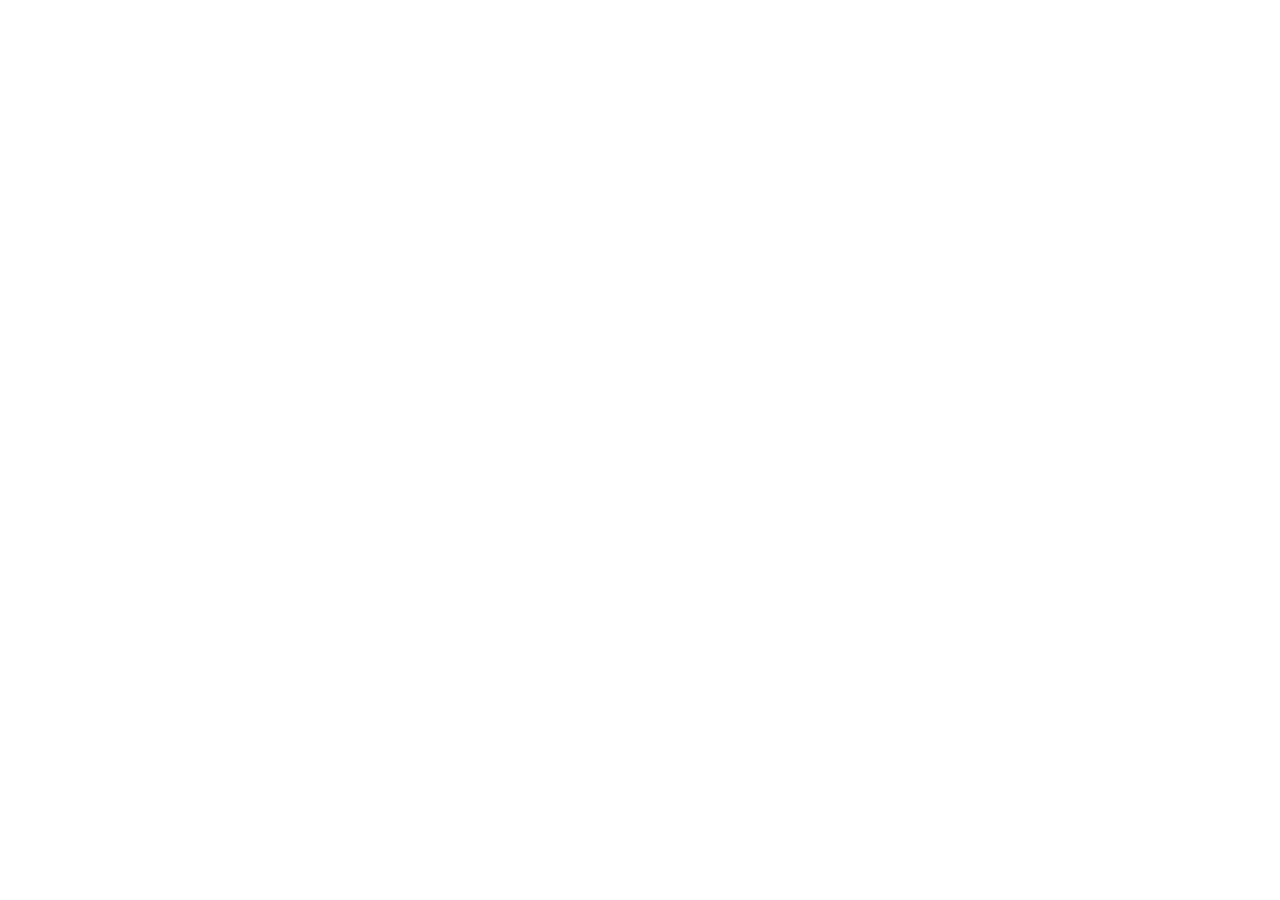
==== commit b4974708: "Redirect the study to alizeebaudez.com The study now lives on alizeebaudez.com, in English and Frenc" ====
--- a/index.html
+++ b/index.html
@@ -2,419 +2,19 @@
 <html lang="en">
 <head>
 <meta charset="utf-8">
-<meta name="viewport" content="width=device-width,initial-scale=1">
-<title>Cross-border AI visibility study 2026: does your authority cross the border?</title>
-<meta name="description" content="What Google AI Overviews, ChatGPT and Perplexity cite when the same question is asked in French, German and English from France, Germany and Switzerland. 1,510 answers analysed, 12,414 links cited.">
-<meta name="color-scheme" content="light dark">
-<link rel="canonical" href="https://alizeebaudez.github.io/multi-market-ai-visibility-study/">
-<link rel="alternate" hreflang="fr" href="https://alizeebaudez.github.io/multi-market-ai-visibility-study/fr/"><link rel="alternate" hreflang="en" href="https://alizeebaudez.github.io/multi-market-ai-visibility-study/"><link rel="alternate" hreflang="x-default" href="https://alizeebaudez.github.io/multi-market-ai-visibility-study/">
-<meta property="og:type" content="article"><meta property="og:title" content="Does your authority cross the border?"><meta property="og:description" content="What Google AI Overviews, ChatGPT and Perplexity cite when the same question is asked in French, German and English from France, Germany and Switzerland. 1,510 answers analysed, 12,414 links cited.">
-<meta property="og:locale" content="en_GB"><meta property="og:url" content="https://alizeebaudez.github.io/multi-market-ai-visibility-study/"><meta property="og:site_name" content="Alizée Baudez"><meta property="og:image" content="https://alizeebaudez.github.io/multi-market-ai-visibility-study/assets/og/og-en.jpg"><meta property="og:image:width" content="1200"><meta property="og:image:height" content="630"><meta property="og:image:alt" content="Does your authority cross the border?">
-<meta name="twitter:card" content="summary_large_image"><meta name="twitter:title" content="Does your authority cross the border?"><meta name="twitter:description" content="What Google AI Overviews, ChatGPT and Perplexity cite when the same question is asked in French, German and English from France, Germany and Switzerland. 1,510 answers analysed, 12,414 links cited."><meta name="twitter:image" content="https://alizeebaudez.github.io/multi-market-ai-visibility-study/assets/og/og-en.jpg">
-<link rel="preload" href="assets/fonts/libre-baskerville-latin-400-normal.woff2" as="font" type="font/woff2" crossorigin><link rel="preload" href="assets/fonts/inter-latin-400-normal.woff2" as="font" type="font/woff2" crossorigin>
-<link rel="icon" href="assets/img/favicon.svg" type="image/svg+xml"><link rel="icon" href="assets/img/favicon-32.png" sizes="32x32" type="image/png"><link rel="icon" href="assets/img/favicon-192.png" sizes="192x192" type="image/png"><link rel="shortcut icon" href="assets/img/favicon.ico"><link rel="apple-touch-icon" href="assets/img/apple-touch-icon.png">
-<script>try{var t=localStorage.getItem("cbai-theme");if(t==="dark"||t==="light")document.documentElement.setAttribute("data-theme",t)}catch(e){}</script>
-<link rel="stylesheet" href="assets/style.css?v=ddb14e39">
+<meta name="viewport" content="width=device-width, initial-scale=1">
+<title>Cross-border AI visibility study 2026</title>
+<link rel="canonical" href="https://alizeebaudez.com/en/research/cross-border-ai-visibility-study">
+<meta http-equiv="refresh" content="0; url=https://alizeebaudez.com/en/research/cross-border-ai-visibility-study">
+<script>location.replace("https://alizeebaudez.com/en/research/cross-border-ai-visibility-study" + location.search + location.hash);</script>
+<style>
+  body { margin: 0; min-height: 100vh; display: grid; place-items: center; background: #f3eee6; color: #1e2430;
+         font: 18px/1.5 system-ui, -apple-system, "Segoe UI", sans-serif; padding: 16px; }
+  a { color: #7a2836; }
+  @media (prefers-color-scheme: dark) { body { background: #1e2430; color: #eee9e0; } a { color: #e3a53a; } }
+</style>
 </head>
 <body>
-<a class="skip" href="#main">Skip to content</a>
-<header class="top">
-  <div class="wrap">
-    <a class="brand" href="#top">Cross-border AI visibility study 2026</a>
-    <div class="tools">
-      <a class="home-link" href="https://alizeebaudez.com">alizeebaudez.com</a>
-      <button type="button" class="share-ico" data-share="gen" aria-label="Share the study" title="Share the study"><svg class="i-share" viewBox="0 0 24 24" width="18" height="18" fill="none" stroke="currentColor" stroke-width="1.7" stroke-linecap="round" stroke-linejoin="round" aria-hidden="true"><circle cx="18" cy="5" r="2.6"/><circle cx="6" cy="12" r="2.6"/><circle cx="18" cy="19" r="2.6"/><path d="M8.3 10.8l7.4-4.2M8.3 13.2l7.4 4.2"/></svg></button>
-      <button type="button" class="theme" data-l-dark="Switch to dark mode" data-l-light="Switch to light mode" aria-label="Switch to dark mode"><svg class="i-moon" viewBox="0 0 24 24" width="18" height="18" fill="none" stroke="currentColor" stroke-width="1.7" stroke-linecap="round" stroke-linejoin="round" aria-hidden="true"><path d="M20 14.5A8 8 0 0 1 9.5 4a8 8 0 1 0 10.5 10.5z"/></svg><svg class="i-sun" viewBox="0 0 24 24" width="18" height="18" fill="none" stroke="currentColor" stroke-width="1.7" stroke-linecap="round" aria-hidden="true"><circle cx="12" cy="12" r="4"/><path d="M12 2.5v2.5M12 19v2.5M2.5 12H5M19 12h2.5M5.3 5.3l1.8 1.8M16.9 16.9l1.8 1.8M5.3 18.7l1.8-1.8M16.9 7.1l1.8-1.8"/></svg></button>
-      <div class="lang" role="group" aria-label="Language"><a href="fr/" hreflang="fr" lang="fr">FR</a><a href="./" hreflang="en" lang="en" aria-current="true">EN</a><a href="de/" hreflang="de" lang="de">DE<sup class="beta-pill">Beta</sup></a></div>
-      <a class="btn amber sm locked-only" href="#acces"><span class="l-long">Get full access</span><span class="l-short">Full access</span></a>
-      <a class="btn ghost sm unlocked-only" href="#acces">Report and summary</a>
-    </div>
-  </div>
-  <details class="chap-m"><summary><span class="cm-l">Chapters</span><span class="cm-c" aria-hidden="true"></span></summary><nav aria-label="Page chapters"><ol><li><a href="#situation" data-ch="situation">Your situation</a></li><li class=has-sub><a href="#constats" data-ch="constats">The seven findings</a><ol class="sub"><li><a href="#f1" data-ch="f1">Language before country</a></li><li><a href="#f2" data-ch="f2">ChatGPT localises</a></li><li><a href="#f3" data-ch="f3">Zurich and its neighbours</a></li><li><a href="#f4" data-ch="f4">Authority and sector</a></li><li><a href="#f5" data-ch="f5">AI Overviews and buying</a></li><li><a href="#f6" data-ch="f6">Language folders</a></li><li><a href="#f7" data-ch="f7">Brands and language</a></li></ol></li><li><a href="#hypotheses" data-ch="hypotheses">Hypotheses</a></li><li><a href="#recommandations" data-ch="recommandations">Recommendations</a></li><li><a href="#acces" data-ch="acces">Full access</a></li><li><a href="#explorateur" data-ch="explorateur">Explorer</a></li><li><a href="#methode" data-ch="methode">Method</a></li><li><a href="#autrice" data-ch="autrice">The author</a></li><li><a href="#offre" data-ch="offre">For your brand</a></li></ol><p class="home-m"><a href="https://alizeebaudez.com">alizeebaudez.com</a></p></nav></details>
-  <div class="prog" role="progressbar" aria-label="Reading progress" aria-valuemin="0" aria-valuemax="100" aria-valuenow="0"><i></i></div>
-</header>
-
-<aside class="rail" aria-label="Page chapters">
-  <nav><ol><li><a href="#situation" data-ch="situation">Your situation</a></li><li class=has-sub><a href="#constats" data-ch="constats">The seven findings</a><ol class="sub"><li><a href="#f1" data-ch="f1">Language before country</a></li><li><a href="#f2" data-ch="f2">ChatGPT localises</a></li><li><a href="#f3" data-ch="f3">Zurich and its neighbours</a></li><li><a href="#f4" data-ch="f4">Authority and sector</a></li><li><a href="#f5" data-ch="f5">AI Overviews and buying</a></li><li><a href="#f6" data-ch="f6">Language folders</a></li><li><a href="#f7" data-ch="f7">Brands and language</a></li></ol></li><li><a href="#hypotheses" data-ch="hypotheses">Hypotheses</a></li><li><a href="#recommandations" data-ch="recommandations">Recommendations</a></li><li><a href="#acces" data-ch="acces">Full access</a></li><li><a href="#explorateur" data-ch="explorateur">Explorer</a></li><li><a href="#methode" data-ch="methode">Method</a></li><li><a href="#autrice" data-ch="autrice">The author</a></li><li><a href="#offre" data-ch="offre">For your brand</a></li></ol></nav>
-  <div class="rail-cta"><a class="btn amber sm locked-only" href="#acces">Get full access</a><a class="rail-docs unlocked-only" href="#acces">My documents</a></div>
-</aside>
-
-<main id="main">
-<section class="hero" id="top"><div class="wrap"><div class="hero-grid">
-  <div class="hero-l">
-    <p class="kicker">Original study, October 2026</p>
-    <h1>Does your authority cross the border?</h1>
-    <p class="lede">The same question, asked in French, German and English from France, Germany and Switzerland. This is what Google AI Overviews, ChatGPT and Perplexity cite.</p>
-    <div class="byline"><img src="assets/img/alizee.jpg" alt="" width="48" height="48"><p>Study by Alizée Baudez, independent international SEO and GEO consultant, Strasbourg. <a href="#autrice">About me</a></p></div>
-    <p class="facts">1,510 answers analysed, 12,414 links cited. Collected 25 September to 2 October 2026, logged out, with a VPN set to Paris, Frankfurt and Zurich.</p>
-    <div class="cta"><a class="btn amber locked-only" href="#acces">Get full access</a><a class="btn ghost" href="#constats">Read the seven findings</a><button type="button" class="share-link" data-share="gen"><svg class="i-share" viewBox="0 0 24 24" width="18" height="18" fill="none" stroke="currentColor" stroke-width="1.7" stroke-linecap="round" stroke-linejoin="round" aria-hidden="true"><circle cx="18" cy="5" r="2.6"/><circle cx="6" cy="12" r="2.6"/><circle cx="18" cy="19" r="2.6"/><path d="M8.3 10.8l7.4-4.2M8.3 13.2l7.4 4.2"/></svg><span>Share the study</span></button></div>
-  </div>
-  <div class="sit" id="situation">
-    <h2>Who are you? See what to watch first.</h2>
-    <p class="sit-intro">Three questions about your business. The findings and recommendations reorder themselves to fit you. The sorting happens in your browser: nothing is sent.</p>
-    <fieldset><legend>Where do you sell?</legend><div class="chips"><label class="chip"><input type="checkbox" name="mk" value="FR"><span>France</span></label><label class="chip"><input type="checkbox" name="mk" value="DE"><span>Germany</span></label><label class="chip"><input type="checkbox" name="mk" value="CH"><span>Switzerland</span></label></div></fieldset>
-    <fieldset><legend>In which languages does your site exist?</legend><div class="chips"><label class="chip"><input type="checkbox" name="lg" value="fr"><span>French</span></label><label class="chip"><input type="checkbox" name="lg" value="de"><span>German</span></label><label class="chip"><input type="checkbox" name="lg" value="en"><span>English</span></label></div></fieldset>
-    <fieldset><legend>What do you sell?</legend><div class="chips"><label class="chip"><input type="checkbox" name="kd" value="b2b"><span>To businesses (B2B)</span></label><label class="chip"><input type="checkbox" name="kd" value="b2c"><span>To consumers (B2C)</span></label></div></fieldset>
-    <div class="sit-out" aria-live="polite">
-      <p class="sit-empty">Tick at least one answer: your three points to watch appear here.</p>
-      <p class="out-h"><b>To watch first, for you</b></p>
-      <ol></ol>
-      <p class="sit-go" hidden><a href="#constats">Read the findings in this order</a></p>
-      <div class="sit-mail" hidden>
-        <button type="button" class="btn amber sit-mail-open" aria-expanded="false" aria-controls="mailf">Get my priorities by email</button>
-        <form class="mailf" id="mailf" novalidate hidden>
-          <p class="mf-h">Your priorities, the full report and the summary, in one message.</p>
-          <div class="fld"><label for="m-name">First name</label><input type="text" id="m-name" name="name" autocomplete="given-name" required></div>
-          <div class="fld"><label for="m-email">Email address</label><input type="email" id="m-email" name="email" autocomplete="email" inputmode="email" required></div>
-          <div class="hp" aria-hidden="true"><label>Website <input type="text" name="website" tabindex="-1" autocomplete="off"></label></div>
-          <label class="consent"><input type="checkbox" name="consent" required><span>I agree to receive my priorities, the report and news from Alizée Baudez on international visibility, in Google and in AI tools. I can unsubscribe at any time.</span></label>
-          <button class="btn" type="submit" data-label="Send my priorities">Send my priorities</button>
-          <p class="msg" role="status" aria-live="polite"></p>
-          <p class="fine">Your data is processed by MailerLite for Alizée Baudez. Details in the <a href="https://alizeebaudez.com/privacy-policy">privacy policy</a>.</p>
-        </form>
-        <p class="mail-ok" role="status" hidden>Thank you. Check your inbox: confirm your sign-up to receive your priorities, the full report and the summary. Full access is already open on this page.</p>
-      </div>
-      <p class="sit-note" hidden>The findings and recommendations below are reordered for you. <button type="button" class="sit-reset">Clear all</button></p>
-    </div>
-  </div>
-</div></div></section>
-
-<section class="sec" id="constats" aria-labelledby="f-h"><div class="wrap">
-  <div class="sec-h"><h2 id="f-h">Seven findings</h2><p>Four findings hold in both sectors, three are specific to one. Each gives its question, its result with its base, how to read it and its caveats.</p>
-    <ul class="f-legend"><li><span class="tag t-finding">Finding</span> The result holds in both sectors and rests on stable citations.</li><li><span class="tag t-vertical">Vertical-specific</span> The result holds for one sector, cookware or B2B. It is not generalised to the other.</li></ul></div>
-  <div class="stem">
-<article class="finding" id="f1">
-  <div class="f-side"><div class="f-no" aria-hidden="true">1</div><div><div class="glyph" aria-hidden="true"><i class="on"></i><i class="a"></i><i class="a"></i><i class="b"></i><i></i><i></i><i class="b"></i><i></i><i></i></div><p class="glyph-cap">Row: same language, three countries. Column: same country, three languages.</p></div></div>
-  <div class="f-main">
-    <p style="margin:0"><span class="tag t-finding">Finding</span><span class="badge-you">For you</span></p>
-    <h3>Language decides the sources, more than country</h3>
-    <p class="f-q">When the country or the language changes, do the cited sources change?</p>
-    <p class="f-lead">Overlap is 1 when two answers cite the same sites and 0 when they share none. On Google, two answers in the same language from two countries share <strong>0.32</strong> of their sites. From the same country in two languages, <strong>0.08</strong>. On Perplexity, <strong>0.75</strong> against <strong>0.05</strong>. ChatGPT is the exception: 0.39 across countries, 0.38 across languages. There, country counts as much as language.</p>
-    <p class="for-you"></p>
-    <figure class="mx" id="mx" aria-labelledby="mx-t">
-      <p class="mx-t" id="mx-t">Try it: what does your set-up share with the other eight?</p>
-      <p class="sub">Each cell is a set-up: a question language (row) asked from a country (column). The number is the share of cited sites that set-up has in common with the ringed cell. 1 means the same sites, 0 means no site in common.</p>
-      <div id="mx-seg"></div>
-      <div class="mx-grid"></div>
-      <div class="mx-legend"><span><i style="background:var(--amber)"></i>Same language, other country (location effect)</span><span><i style="background:var(--bordeaux)"></i>Same country, other language (language effect)</span><span><i style="background:var(--grey)"></i>Country and language both change</span><span><i class="ring"></i>Starting cell: the same test, repeated (noise floor)</span></div>
-      <p class="mx-read" aria-live="polite"></p>
-      <p class="mx-hint">Try this: stay on Google, then compare the cell to the right of the ringed one (same language, other country) with the one below it (same country, other language). Click any cell to make it the starting point.</p>
-    </figure>
-    <figure class="fig">
-      <p class="fig-t">On Google and Perplexity, language changes the sources, country does not</p>
-      <div class="fig-ctl"><div id="s-f1"></div></div>
-      <div class="chart" id="c-f1" role="group" aria-label="On Google and Perplexity, language changes the sources, country does not"></div>
-      <noscript><p class="note">The charts need JavaScript. The data are in the table below.</p></noscript>
-      <figcaption class="fig-src">Source: Alizée Baudez, Cross-Border AI Visibility Study 2026 (overlap of sources). Base: pairs of answers to the same question (n on each bar); whiskers: 95% interval, resampling the 24 questions; Perplexity: 141 tests run twice. Collected 25 September to 2 October 2026.</figcaption>
-      <details class="data"><summary>See the chart data</summary><div class="tscroll"><table class="dt"><thead><tr><th scope="col">Sector</th><th scope="col">Tool</th><th scope="col">Same test, repeated</th><th scope="col">Same language, other country</th><th scope="col">Same country, other language</th><th scope="col">n (same language, other country)</th><th scope="col">n (same country, other language)</th></tr></thead><tbody><tr><th scope="row">Both sectors</th><td>Google AI Overviews</td><td>0.45</td><td>0.32</td><td>0.08</td><td>818</td><td>777</td></tr><tr><th scope="row">Both sectors</th><td>ChatGPT</td><td>0.51</td><td>0.39</td><td>0.38</td><td>1,287</td><td>1,210</td></tr><tr><th scope="row">Both sectors</th><td>Perplexity</td><td>0.79</td><td>0.75</td><td>0.05</td><td>214</td><td>214</td></tr><tr><th scope="row">Cookware (B2C)</th><td>Google AI Overviews</td><td>0.54</td><td>0.39</td><td>0.11</td><td>299</td><td>304</td></tr><tr><th scope="row">Cookware (B2C)</th><td>ChatGPT</td><td>0.39</td><td>0.25</td><td>0.19</td><td>550</td><td>505</td></tr><tr><th scope="row">Cookware (B2C)</th><td>Perplexity</td><td>0.80</td><td>0.76</td><td>0.01</td><td>106</td><td>106</td></tr><tr><th scope="row">B2B (components)</th><td>Google AI Overviews</td><td>0.40</td><td>0.28</td><td>0.06</td><td>519</td><td>473</td></tr><tr><th scope="row">B2B (components)</th><td>ChatGPT</td><td>0.60</td><td>0.50</td><td>0.51</td><td>737</td><td>705</td></tr><tr><th scope="row">B2B (components)</th><td>Perplexity</td><td>0.78</td><td>0.74</td><td>0.08</td><td>108</td><td>108</td></tr></tbody></table></div></details>
-    </figure>
-    <p class="f-share"><button type="button" class="share-link" data-share="f1"><svg class="i-share" viewBox="0 0 24 24" width="18" height="18" fill="none" stroke="currentColor" stroke-width="1.7" stroke-linecap="round" stroke-linejoin="round" aria-hidden="true"><circle cx="18" cy="5" r="2.6"/><circle cx="6" cy="12" r="2.6"/><circle cx="18" cy="19" r="2.6"/><path d="M8.3 10.8l7.4-4.2M8.3 13.2l7.4 4.2"/></svg><span>Share this finding</span></button><a class="share-link" href="assets/share/en/f1.png" download="cross-border-ai-visibility-study-f1-en.png"><svg viewBox="0 0 24 24" width="18" height="18" fill="none" stroke="currentColor" stroke-width="1.7" stroke-linecap="round" stroke-linejoin="round" aria-hidden="true"><path d="M12 4v11M7.5 10.5L12 15l4.5-4.5M5 19.5h14"/></svg><span>Download the image</span></a></p>
-    <p class="read"><b>Reading.</b> On Google and Perplexity, the German version of your site is not a translation of the French one. It is a presence on another market, facing other sources. At domain level, 56% of the 603 domains Perplexity cites appear in all three countries, against 15% of the 327 domains Google cites stably.</p>
-    <p class="res"><b>Caveat.</b> Bases: 818 and 777 pairs of Google answers (location, then language), 214 and 214 for Perplexity. The gap "location minus language" is positive on Google (0.199 to 0.276) and on Perplexity (0.637 to 0.763), and includes zero on ChatGPT (−0.041 to 0.079). 24 questions, two sectors, one week.</p>
-  </div>
-</article>
-<article class="finding" id="f2">
-  <div class="f-side"><div class="f-no" aria-hidden="true">2</div><div><div class="glyph" aria-hidden="true"><i class="on"></i><i class="on"></i><i class="on"></i><i class="on"></i><i class="on"></i><i class="on"></i><i class="a"></i><i class="a"></i><i class="a"></i></div><p class="glyph-cap">All cells, English row included: the country of the test counts even without a local language.</p></div></div>
-  <div class="f-main">
-    <p style="margin:0"><span class="tag t-finding">Finding</span><span class="badge-you">For you</span></p>
-    <h3>ChatGPT assumes the country you are writing from</h3>
-    <p class="f-q">Do the tools localise their sources by the country of the test?</p>
-    <p class="f-lead">ChatGPT cites <strong>33.2%</strong> sites from the tested country, Google 18.1%, Perplexity 18.8%. Even in English, ChatGPT stays anchored: 26.7% tested-country sites, against 6.4% and 2.1%. On three questions that do not say where you are, ChatGPT takes the country of the test for the person’s own in <strong>52 of 81 answers</strong>, Google in 19 of 67, Perplexity in 5 of 27.</p>
-    <p class="for-you"></p>
-    
-    <figure class="fig">
-      <p class="fig-t">ChatGPT cites nearly twice as many sites from the country as the other two tools</p>
-      
-      <div class="chart" id="c-f2" role="group" aria-label="ChatGPT cites nearly twice as many sites from the country as the other two tools"></div>
-      <noscript><p class="note">The charts need JavaScript. The data are in the table below.</p></noscript>
-      <figcaption class="fig-src">Source: Alizée Baudez, Cross-Border AI Visibility Study 2026 (hypothesis 1, the most localised tool; country assumed by the answer). Base: stable citations for Google (708) and ChatGPT (328), all citations for Perplexity (1,774); whiskers: 95% interval. Assumed country: answers to the three questions where the person’s country matters (CW12, EA03, EA12). Collected 25 September to 2 October 2026.</figcaption>
-      <details class="data"><summary>See the chart data</summary><div class="tscroll"><table class="dt"><thead><tr><th scope="col">Tool</th><th scope="col">Both sectors</th><th scope="col">Cookware (B2C)</th><th scope="col">B2B</th><th scope="col">English answers</th><th scope="col">Test country taken for the person’s own</th></tr></thead><tbody><tr><th scope="row">Google AI Overviews</th><td>18.1%</td><td>20.5%</td><td>15.8%</td><td>6.4%</td><td>19 / 67</td></tr><tr><th scope="row">ChatGPT</th><td>33.2%</td><td>28.8%</td><td>36.5%</td><td>26.7%</td><td>52 / 81</td></tr><tr><th scope="row">Perplexity</th><td>18.8%</td><td>19.9%</td><td>17.7%</td><td>2.1%</td><td>5 / 27</td></tr></tbody></table></div></details>
-    </figure>
-    <p class="f-share"><button type="button" class="share-link" data-share="f2"><svg class="i-share" viewBox="0 0 24 24" width="18" height="18" fill="none" stroke="currentColor" stroke-width="1.7" stroke-linecap="round" stroke-linejoin="round" aria-hidden="true"><circle cx="18" cy="5" r="2.6"/><circle cx="6" cy="12" r="2.6"/><circle cx="18" cy="19" r="2.6"/><path d="M8.3 10.8l7.4-4.2M8.3 13.2l7.4 4.2"/></svg><span>Share this finding</span></button><a class="share-link" href="assets/share/en/f2.png" download="cross-border-ai-visibility-study-f2-en.png"><svg viewBox="0 0 24 24" width="18" height="18" fill="none" stroke="currentColor" stroke-width="1.7" stroke-linecap="round" stroke-linejoin="round" aria-hidden="true"><path d="M12 4v11M7.5 10.5L12 15l4.5-4.5M5 19.5h14"/></svg><span>Download the image</span></a></p>
-    <p class="read"><b>Reading.</b> A company that sells in both France and Germany cannot read a test run from a single country, even in English.</p>
-    <p class="res"><b>Caveat.</b> Each country was collected on a different day: the effect of the country and the effect of the day cannot be separated. The mechanism (IP address or otherwise) is not observed, only the effect is. Bases: 328 stable ChatGPT citations, 708 Google, 1,774 Perplexity citations.</p>
-  </div>
-</article><aside class="band" data-band="a"><div class="b-l locked-only"><div class="b-t"><h3>What you are reading is the open part of the study.</h3><p>Behind the sign-up: the sites cited in each of the nine set-ups, 70 manufacturers, the recommendations in full and the full report.</p></div><a class="btn amber" href="#acces">Get full access</a></div>
-<div class="b-u"><b>Your documents</b><span><a class="btn ghost sm" href="https://drive.google.com/file/d/1sGvuFQ0T5hTr-eopL99IN0rEdi8myOhW/view" target="_blank" rel="noopener">The full report</a><a class="btn ghost sm" href="https://drive.google.com/file/d/1JMDm9a_n_zf4lgLDUeVvmUtFGdfm4sMz/view" target="_blank" rel="noopener">The summary</a></span></div></aside>
-<article class="finding" id="f3">
-  <div class="f-side"><div class="f-no" aria-hidden="true">3</div><div><div class="glyph" aria-hidden="true"><i></i><i></i><i class="b"></i><i></i><i></i><i class="b"></i><i></i><i></i><i></i></div><p class="glyph-cap">Swiss column: answers obtained from Zurich, in French and in German.</p></div></div>
-  <div class="f-main">
-    <p style="margin:0"><span class="tag t-finding">Finding</span><span class="badge-you">For you</span></p>
-    <h3>From Zurich, answers cite the neighbouring countries first</h3>
-    <p class="f-q">From Zurich, do answers cite Swiss sites or those of the neighbouring countries?</p>
-    <p class="f-lead">From Zurich, in German, Perplexity cites <strong>75.3%</strong> German domains against <strong>5.6%</strong> Swiss ones (198 citations). In French, 59.0% French domains against 9.5%. Google points the same way: 40.5% against 15.5% in German, 32.2% against 21.1% in French. ChatGPT is closer to balance, but its base is narrow (34 stable citations).</p>
-    <p class="for-you"></p>
-    
-    <figure class="fig">
-      <p class="fig-t">From Zurich, Google and Perplexity cite neighbours more than Swiss sites</p>
-      <div class="fig-ctl"><div id="s-f3"></div></div>
-      <div class="chart" id="c-f3" role="group" aria-label="From Zurich, Google and Perplexity cite neighbours more than Swiss sites"></div>
-      <noscript><p class="note">The charts need JavaScript. The data are in the table below.</p></noscript>
-      <figcaption class="fig-src">Source: Alizée Baudez, Cross-Border AI Visibility Study 2026 (hypothesis 3, Switzerland and its neighbours). Base: citations in answers obtained from Zurich, stable for Google and ChatGPT, all for Perplexity; n on each line. An asterisk marks a base of fewer than 30 citations. Collected 25 September to 2 October 2026.</figcaption>
-      <details class="data"><summary>See the chart data</summary><div class="tscroll"><table class="dt"><thead><tr><th scope="col">Sector</th><th scope="col">Tool</th><th scope="col">Answers in French: french domains</th><th scope="col">Answers in French: swiss domains</th><th scope="col">Answers in German: german domains</th><th scope="col">Answers in German: swiss domains</th><th scope="col">n</th></tr></thead><tbody><tr><th scope="row">Both sectors</th><td>Google AI Overviews</td><td>32.2%</td><td>21.1%</td><td>40.5%</td><td>15.5%</td><td>90 / 84</td></tr><tr><th scope="row">Both sectors</th><td>ChatGPT</td><td>29.4%</td><td>26.5%</td><td>35.3%</td><td>23.5%</td><td>34 / 34</td></tr><tr><th scope="row">Both sectors</th><td>Perplexity</td><td>59.0%</td><td>9.5%</td><td>75.3%</td><td>5.6%</td><td>210 / 198</td></tr><tr><th scope="row">Cookware (B2C)</th><td>Google AI Overviews</td><td>36.4%</td><td>29.5%</td><td>43.9%</td><td>24.4%</td><td>44 / 41</td></tr><tr><th scope="row">Cookware (B2C)</th><td>ChatGPT</td><td>31.2%</td><td>25.0%</td><td>20.0%</td><td>20.0%</td><td>16 / 15</td></tr><tr><th scope="row">Cookware (B2C)</th><td>Perplexity</td><td>61.9%</td><td>10.5%</td><td>84.3%</td><td>4.9%</td><td>105 / 102</td></tr><tr><th scope="row">B2B (components)</th><td>Google AI Overviews</td><td>28.3%</td><td>13.0%</td><td>37.2%</td><td>7.0%</td><td>46 / 43</td></tr><tr><th scope="row">B2B (components)</th><td>ChatGPT</td><td>27.8%</td><td>27.8%</td><td>47.4%</td><td>26.3%</td><td>18 / 19</td></tr><tr><th scope="row">B2B (components)</th><td>Perplexity</td><td>56.2%</td><td>8.6%</td><td>65.6%</td><td>6.2%</td><td>105 / 96</td></tr></tbody></table></div></details>
-    </figure>
-    <p class="f-share"><button type="button" class="share-link" data-share="f3"><svg class="i-share" viewBox="0 0 24 24" width="18" height="18" fill="none" stroke="currentColor" stroke-width="1.7" stroke-linecap="round" stroke-linejoin="round" aria-hidden="true"><circle cx="18" cy="5" r="2.6"/><circle cx="6" cy="12" r="2.6"/><circle cx="18" cy="19" r="2.6"/><path d="M8.3 10.8l7.4-4.2M8.3 13.2l7.4 4.2"/></svg><span>Share this finding</span></button><a class="share-link" href="assets/share/en/f3.png" download="cross-border-ai-visibility-study-f3-en.png"><svg viewBox="0 0 24 24" width="18" height="18" fill="none" stroke="currentColor" stroke-width="1.7" stroke-linecap="round" stroke-linejoin="round" aria-hidden="true"><path d="M12 4v11M7.5 10.5L12 15l4.5-4.5M5 19.5h14"/></svg><span>Download the image</span></a></p>
-    <p class="read"><b>Reading.</b> A Swiss reader gets answers built on the ecosystem of the neighbouring country that speaks their language. On Google and Perplexity, authority earned in that country counts for more than authority earned in Switzerland. That does not make Swiss sites poorly adapted.</p>
-    <p class="res"><b>Caveat.</b> Zurich stands for all of Switzerland; Geneva or Lausanne might give something else. Bases: 34 to 210 citations depending on the tool. The direction is the same in both sectors for Google and Perplexity; ChatGPT ties in two of the four sector splits.</p>
-  </div>
-</article>
-<article class="finding" id="f4">
-  <div class="f-side"><div class="f-no" aria-hidden="true">4</div><div><div class="glyph" aria-hidden="true"><i class="on"></i><i class="on"></i><i class="on"></i><i class="on"></i><i class="on"></i><i class="on"></i><i class="on"></i><i class="on"></i><i class="on"></i></div><p class="glyph-cap">All cells: the result covers all answers.</p></div></div>
-  <div class="f-main">
-    <p style="margin:0"><span class="tag t-vertical">Vertical-specific</span><span class="badge-you">For you</span></p>
-    <h3>Authority depends on the sector before it depends on the tool</h3>
-    <p class="f-q">Which types of site does each tool cite, by sector?</p>
-    <p class="f-lead">In B2B, the manufacturer’s site is the first source: <strong>78.8%</strong> of ChatGPT’s stable citations, 46.2% of Google’s, 51.2% of Perplexity’s citations. In cookware, the same share falls to 20.9%, 19.0% and 9.5%. When a site exists in several country versions, the version for the tested country is the exception: 24% of links on Google, 26% on ChatGPT, 22% on Perplexity.</p>
-    <p class="for-you"></p>
-    
-    <figure class="fig">
-      <p class="fig-t">In B2B, the manufacturer’s site dominates; in cookware, media and users</p>
-      
-      <div class="chart" id="c-f4" role="group" aria-label="In B2B, the manufacturer&#x27;s site dominates; in cookware, media and users"></div>
-      <noscript><p class="note">The charts need JavaScript. The data are in the table below.</p></noscript>
-      <figcaption class="fig-src">Source: Alizée Baudez, Cross-Border AI Visibility Study 2026 (site types by tool). Base: stable citations for Google and ChatGPT, all citations for Perplexity; n on each line. Share of citations, in %; shares under 4% are not labelled. Collected 25 September to 2 October 2026.</figcaption>
-      <details class="data"><summary>See the chart data</summary><div class="tscroll"><table class="dt"><thead><tr><th scope="col">Sector</th><th scope="col">Tool</th><th scope="col">Brand site</th><th scope="col">Third parties: media, testing, advice, affiliates</th><th scope="col">Trade: retailers, distributors</th><th scope="col">Users: forums, video, social</th><th scope="col">Other</th><th scope="col">n</th></tr></thead><tbody><tr><th scope="row">Both sectors</th><td>Google AI Overviews</td><td>33.1%</td><td>11.2%</td><td>21.6%</td><td>30.5%</td><td>3.7%</td><td>708</td></tr><tr><th scope="row">Both sectors</th><td>ChatGPT</td><td>54.3%</td><td>24.0%</td><td>7.0%</td><td>5.2%</td><td>9.4%</td><td>328</td></tr><tr><th scope="row">Both sectors</th><td>Perplexity</td><td>29.9%</td><td>39.4%</td><td>18.9%</td><td>8.1%</td><td>3.7%</td><td>1,774</td></tr><tr><th scope="row">Cookware (B2C)</th><td>Google AI Overviews</td><td>19.0%</td><td>20.2%</td><td>18.1%</td><td>41.9%</td><td>0.9%</td><td>342</td></tr><tr><th scope="row">Cookware (B2C)</th><td>ChatGPT</td><td>20.9%</td><td>56.1%</td><td>5.8%</td><td>8.6%</td><td>8.6%</td><td>139</td></tr><tr><th scope="row">Cookware (B2C)</th><td>Perplexity</td><td>9.5%</td><td>66.5%</td><td>10.5%</td><td>11.9%</td><td>1.4%</td><td>905</td></tr><tr><th scope="row">B2B (components)</th><td>Google AI Overviews</td><td>46.2%</td><td>2.7%</td><td>24.9%</td><td>20.0%</td><td>6.2%</td><td>366</td></tr><tr><th scope="row">B2B (components)</th><td>ChatGPT</td><td>78.8%</td><td>0.5%</td><td>7.9%</td><td>2.6%</td><td>10.1%</td><td>189</td></tr><tr><th scope="row">B2B (components)</th><td>Perplexity</td><td>51.2%</td><td>11.0%</td><td>27.6%</td><td>4.0%</td><td>6.0%</td><td>869</td></tr></tbody></table></div></details>
-    </figure>
-    <p class="f-share"><button type="button" class="share-link" data-share="f4"><svg class="i-share" viewBox="0 0 24 24" width="18" height="18" fill="none" stroke="currentColor" stroke-width="1.7" stroke-linecap="round" stroke-linejoin="round" aria-hidden="true"><circle cx="18" cy="5" r="2.6"/><circle cx="6" cy="12" r="2.6"/><circle cx="18" cy="19" r="2.6"/><path d="M8.3 10.8l7.4-4.2M8.3 13.2l7.4 4.2"/></svg><span>Share this finding</span></button><a class="share-link" href="assets/share/en/f4.png" download="cross-border-ai-visibility-study-f4-en.png"><svg viewBox="0 0 24 24" width="18" height="18" fill="none" stroke="currentColor" stroke-width="1.7" stroke-linecap="round" stroke-linejoin="round" aria-hidden="true"><path d="M12 4v11M7.5 10.5L12 15l4.5-4.5M5 19.5h14"/></svg><span>Download the image</span></a></p>
-    <p class="read"><b>Reading.</b> In B2B, presence in the answers starts with the company’s own site. In cookware, it runs through third parties: media that test, sites that compare, forums, video. A cookware brand that looks after only its own site acts on one citation in five on Google and ChatGPT, one in ten on Perplexity.</p>
-    <p class="res"><b>Caveat.</b> Site types were coded by AI agents, with no second human coder: 6.8% of links are on low-confidence domains. Read the shares as orders of magnitude.</p>
-  </div>
-</article>
-<article class="finding" id="f5">
-  <div class="f-side"><div class="f-no" aria-hidden="true">5</div><div><div class="glyph" aria-hidden="true"><i class="on"></i><i class="on"></i><i class="on"></i><i class="on"></i><i class="on"></i><i class="on"></i><i class="on"></i><i class="on"></i><i class="on"></i></div><p class="glyph-cap">All cells: the result covers all Google searches.</p></div></div>
-  <div class="f-main">
-    <p style="margin:0"><span class="tag t-vertical">Vertical-specific</span><span class="badge-you">For you</span></p>
-    <h3>In cookware, the AI Overview recedes as the buyer nears the purchase</h3>
-    <p class="f-q">Does the AI Overview appear at every stage of the buying journey?</p>
-    <p class="f-lead">Overall, <strong>62.7%</strong> of Google searches show an AI Overview (406 of 648). In cookware, an AI Overview appears for 90.7% of problem searches ("my pans keep sticking") and for <strong>3.7%</strong> of those where the buyer looks for where to buy. In B2B: 79.6% at the problem stage, 84.4% at shortlist, 63.0% at purchase.</p>
-    <p class="for-you"></p>
-    
-    <figure class="fig">
-      <p class="fig-t">The nearer the buyer gets to purchase, the less the AI Overview appears and the more the brand is linked</p>
-      
-      <div class="chart" id="c-f5" role="group" aria-label="The nearer the buyer gets to purchase, the less the AI Overview appears and the more the brand is linked"></div>
-      <noscript><p class="note">The charts need JavaScript. The data are in the table below.</p></noscript>
-      <figcaption class="fig-src">Source: Alizée Baudez, Cross-Border AI Visibility Study 2026 (AI Overview trigger rate, answers by stage of the buying journey). Base: 648 Google searches, from 54 to 270 depending on the stage; for the share of linked brands, answers from all three tools to the questions that name no brand. Learning and purchase: two questions each, one per sector. Collected 25 September to 2 October 2026.</figcaption>
-      <details class="data"><summary>See the chart data</summary><div class="tscroll"><table class="dt"><thead><tr><th scope="col">Stage</th><th scope="col">Cookware (B2C) (AI Overview)</th><th scope="col">B2B (components) (AI Overview)</th><th scope="col">Both sectors (AI Overview)</th><th scope="col">Named manufacturers also linked</th><th scope="col">n (stage)</th></tr></thead><tbody><tr><th scope="row">Problem</th><td>91%</td><td>80%</td><td>85%</td><td>11%</td><td>108</td></tr><tr><th scope="row">Learning</th><td>82%</td><td>96%</td><td>89%</td><td>50%</td><td>54</td></tr><tr><th scope="row">Shortlist</th><td>35%</td><td>84%</td><td>60%</td><td>21%</td><td>270</td></tr><tr><th scope="row">Evaluation</th><td>32%</td><td>75%</td><td>54%</td><td>32%</td><td>162</td></tr><tr><th scope="row">Purchase</th><td>4%</td><td>63%</td><td>33%</td><td>81%</td><td>54</td></tr></tbody></table></div></details>
-    </figure>
-    <p class="f-share"><button type="button" class="share-link" data-share="f5"><svg class="i-share" viewBox="0 0 24 24" width="18" height="18" fill="none" stroke="currentColor" stroke-width="1.7" stroke-linecap="round" stroke-linejoin="round" aria-hidden="true"><circle cx="18" cy="5" r="2.6"/><circle cx="6" cy="12" r="2.6"/><circle cx="18" cy="19" r="2.6"/><path d="M8.3 10.8l7.4-4.2M8.3 13.2l7.4 4.2"/></svg><span>Share this finding</span></button><a class="share-link" href="assets/share/en/f5.png" download="cross-border-ai-visibility-study-f5-en.png"><svg viewBox="0 0 24 24" width="18" height="18" fill="none" stroke="currentColor" stroke-width="1.7" stroke-linecap="round" stroke-linejoin="round" aria-hidden="true"><path d="M12 4v11M7.5 10.5L12 15l4.5-4.5M5 19.5h14"/></svg><span>Download the image</span></a></p>
-    <p class="read"><b>Reading.</b> In cookware, the place where the buyer chooses is where the AI Overview steps back: Google sends people to its classic results. AI Overview visibility there is pre-purchase visibility. In B2B it stays present through to purchase.</p>
-    <p class="res"><b>Caveat.</b> The stages rest on few questions: one per sector for learning and for purchase. The drop at purchase is therefore first of all the gap between two questions.</p>
-  </div>
-</article><aside class="band" data-band="b"><div class="b-l locked-only"><div class="b-t"><h3>From finding to your brand.</h3><p>The full report gives every result with its base and its intervals. The explorer lets you compare your set-up with eight others.</p></div><a class="btn amber" href="#acces">Get full access</a></div>
-<div class="b-u"><b>Your documents</b><span><a class="btn ghost sm" href="https://drive.google.com/file/d/1sGvuFQ0T5hTr-eopL99IN0rEdi8myOhW/view" target="_blank" rel="noopener">The full report</a><a class="btn ghost sm" href="https://drive.google.com/file/d/1JMDm9a_n_zf4lgLDUeVvmUtFGdfm4sMz/view" target="_blank" rel="noopener">The summary</a></span></div></aside>
-<article class="finding" id="f6">
-  <div class="f-side"><div class="f-no" aria-hidden="true">6</div><div><div class="glyph" aria-hidden="true"><i class="on"></i><i class="on"></i><i class="on"></i><i class="on"></i><i class="on"></i><i class="on"></i><i class="on"></i><i class="on"></i><i class="on"></i></div><p class="glyph-cap">All cells: brand-site links cited by the three tools.</p></div></div>
-  <div class="f-main">
-    <p style="margin:0"><span class="tag t-finding">Finding</span><span class="badge-you">For you</span></p>
-    <h3>ChatGPT cites language folders on a global domain</h3>
-    <p class="f-q">Which URL structure do the tools cite for brand sites?</p>
-    <p class="f-lead">ChatGPT cites country or language folders (for example se.com/fr/) in <strong>67.1%</strong> of its brand-site links. Google’s top 10 has only 38.1%. ChatGPT cites fewer national domains (.fr, .de, .ch): 7.8% against 29.5%. Google and Perplexity stay close to their top 10 (39.2% and 37.2% of folders, against 37.1% and 38.1%). ChatGPT’s pattern holds in both sectors: 77.6% in cookware, 64.9% in B2B.</p>
-    <p class="for-you"></p>
-    
-    <figure class="fig">
-      <p class="fig-t">ChatGPT mostly cites language folders, few national domains</p>
-      
-      <div class="chart" id="c-f6" role="group" aria-label="ChatGPT mostly cites language folders, few national domains"></div>
-      <noscript><p class="note">The charts need JavaScript. The data are in the table below.</p></noscript>
-      <figcaption class="fig-src">Source: Alizée Baudez, Cross-Border AI Visibility Study 2026 (URL structure, brand sites). Base: brand-site links cited: Google 1,771, ChatGPT 1,929, Perplexity 927; Google organic top 10: 1,792 links. Collected 25 September to 2 October 2026.</figcaption>
-      <details class="data"><summary>See the chart data</summary><div class="tscroll"><table class="dt"><thead><tr><th scope="col">Tool</th><th scope="col">Language or country folder (se.com/fr/): cited by the tool</th><th scope="col">Language or country folder (se.com/fr/): Google top 10</th><th scope="col">National domain (.fr, .de, .ch): cited by the tool</th><th scope="col">National domain (.fr, .de, .ch): Google top 10</th><th scope="col">n</th></tr></thead><tbody><tr><th scope="row">Google AI Overviews</th><td>39.2%</td><td>37.1%</td><td>22.5%</td><td>28.4%</td><td>694+</td></tr><tr><th scope="row">ChatGPT</th><td>67.1%</td><td>38.1%</td><td>7.8%</td><td>29.5%</td><td>1,294+</td></tr><tr><th scope="row">Perplexity</th><td>37.2%</td><td>38.1%</td><td>29.3%</td><td>29.5%</td><td>345+</td></tr></tbody></table></div></details>
-    </figure>
-    <p class="f-share"><button type="button" class="share-link" data-share="f6"><svg class="i-share" viewBox="0 0 24 24" width="18" height="18" fill="none" stroke="currentColor" stroke-width="1.7" stroke-linecap="round" stroke-linejoin="round" aria-hidden="true"><circle cx="18" cy="5" r="2.6"/><circle cx="6" cy="12" r="2.6"/><circle cx="18" cy="19" r="2.6"/><path d="M8.3 10.8l7.4-4.2M8.3 13.2l7.4 4.2"/></svg><span>Share this finding</span></button><a class="share-link" href="assets/share/en/f6.png" download="cross-border-ai-visibility-study-f6-en.png"><svg viewBox="0 0 24 24" width="18" height="18" fill="none" stroke="currentColor" stroke-width="1.7" stroke-linecap="round" stroke-linejoin="round" aria-hidden="true"><path d="M12 4v11M7.5 10.5L12 15l4.5-4.5M5 19.5h14"/></svg><span>Download the image</span></a></p>
-    <p class="read"><b>Reading.</b> ChatGPT turns to a global domain with language folders rather than to national domains. This is an observed association, not a demonstrated effect: the data do not say that URL structure makes a site get cited.</p>
-    <p class="res"><b>Caveat.</b> ChatGPT’s 1,294 folder links rest on 40 domains, while ChatGPT cites 81 brand domains in all. Six of them carry 65% of these links (endress.com, se.com, siemens.com, hager.com, zwilling.com, sick.com): the finding mostly describes these large sites.</p>
-  </div>
-</article>
-<article class="finding" id="f7">
-  <div class="f-side"><div class="f-no" aria-hidden="true">7</div><div><div class="glyph" aria-hidden="true"><i class="a"></i><i class="a"></i><i class="a"></i><i class="a"></i><i class="a"></i><i class="a"></i><i></i><i></i><i></i></div><p class="glyph-cap">French and German rows: questions asked in the brands’ home language.</p></div></div>
-  <div class="f-main">
-    <p style="margin:0"><span class="tag t-vertical">Vertical-specific</span><span class="badge-you">For you</span></p>
-    <h3>Brands are named for their language, clearly in B2B</h3>
-    <p class="f-q">Are a country’s brands named more often when the question is asked in their language, or from their country?</p>
-    <p class="f-lead">Across the 16 questions that name no brand, the answers contain 2,012 manufacturer mentions. The share of French brands rises from 21.9% to <strong>34.1%</strong> when the question is asked in French (12.2 points more). For German brands, from 35.1% to 50.4% in German. Location weighs less: from 2.7 to 5.3 points depending on the brands’ origin. The language effect is mostly a B2B effect: 16.5 points for German brands in German, 4.8 points for French brands in French. In cookware the gaps point the same way (19.1 and 12.7 points), but their intervals include zero.</p>
-    <p class="for-you"></p>
-    
-    <figure class="fig">
-      <p class="fig-t">A country’s brands gain points when the question is asked in their language</p>
-      <div class="fig-ctl"><div id="s-f7"></div></div>
-      <div class="chart" id="c-f7" role="group" aria-label="A country&#x27;s brands gain points when the question is asked in their language"></div>
-      <noscript><p class="note">The charts need JavaScript. The data are in the table below.</p></noscript>
-      <figcaption class="fig-src">Source: Alizée Baudez, Cross-Border AI Visibility Study 2026 (brands of origin, gaps). Base: 2,012 manufacturer mentions in answers to the 16 questions that name no brand, three tools together. Gap in points between the share of home brands when the condition is met and when it is not. Whiskers: 95% interval; hollow dot: the interval includes zero. Collected 25 September to 2 October 2026.</figcaption>
-      <details class="data"><summary>See the chart data</summary><div class="tscroll"><table class="dt"><thead><tr><th scope="col">Brands’ origin</th><th scope="col">Gap, in their language (points), 95% interval</th><th scope="col">Gap, from their country (points), 95% interval</th></tr></thead><tbody><tr><th scope="row">French brands</th><td>+12.2 (3.2 to 26.9)</td><td>+4.0 (−0.5 to 9.9)</td></tr><tr><th scope="row">German brands</th><td>+15.3 (5.2 to 27.9)</td><td>+5.3 (1.3 to 10.7)</td></tr><tr><th scope="row">Swiss brands</th><td>–</td><td>+2.7 (1.1 to 5.2)</td></tr></tbody></table></div></details>
-    </figure>
-    <p class="f-share"><button type="button" class="share-link" data-share="f7"><svg class="i-share" viewBox="0 0 24 24" width="18" height="18" fill="none" stroke="currentColor" stroke-width="1.7" stroke-linecap="round" stroke-linejoin="round" aria-hidden="true"><circle cx="18" cy="5" r="2.6"/><circle cx="6" cy="12" r="2.6"/><circle cx="18" cy="19" r="2.6"/><path d="M8.3 10.8l7.4-4.2M8.3 13.2l7.4 4.2"/></svg><span>Share this finding</span></button><a class="share-link" href="assets/share/en/f7.png" download="cross-border-ai-visibility-study-f7-en.png"><svg viewBox="0 0 24 24" width="18" height="18" fill="none" stroke="currentColor" stroke-width="1.7" stroke-linecap="round" stroke-linejoin="round" aria-hidden="true"><path d="M12 4v11M7.5 10.5L12 15l4.5-4.5M5 19.5h14"/></svg><span>Download the image</span></a></p>
-    <p class="read"><b>Reading.</b> Manufacturers are named more often in their own language, clearly in B2B. Swiss brands gain little when the question is asked from Switzerland. One reading remains to be validated: having no language of their own, Swiss champions would build their authority in their neighbours’ languages.</p>
-    <p class="res"><b>Caveat.</b> Mentions come from a brand dictionary: a brand that is missing is not counted, and a mention is not a recommendation. 95% interval of the language gap for French brands: 3.2 to 26.9 points.</p>
-  </div>
-</article></div>
-</div></section>
-
-<section class="sec tint" id="hypotheses" aria-labelledby="h-h"><div class="wrap">
-  <div class="sec-h"><h2 id="h-h">Five hypotheses, two failures</h2><p>The five hypotheses were written before collection. Two of them fail, and the study keeps them.</p></div>
-  <div class="hy-grid"><article class="hy fail" id="h1"><span class="hid">H1</span><h3>AI Overviews are the most localised tool</h3><p>Share of local domains among sources: ChatGPT 33.2%, Perplexity 18.8%, Google 18.1%.</p>
-<div class="v"><span class="tag fail">Not confirmed</span></div></article><article class="hy ok" id="h2"><span class="hid">H2</span><h3>English answers bring up global sources everywhere, even from Zurich</h3><p>Share of global domains in English answers, by country: Google 80.8 to 84.4%, Perplexity 76.3 to 79.1%, ChatGPT 52.3 to 58.3%.</p>
-<div class="v"><span class="tag ok">Confirmed</span><span class="vt">in part for ChatGPT</span></div></article><article class="hy ok" id="h3"><span class="hid">H3</span><h3>Switzerland borrows its neighbours’ sources</h3><p>From Zurich, in German, Perplexity cites 75.3% German domains against 5.6% Swiss ones.</p>
-<div class="v"><span class="tag ok">Confirmed</span><span class="vt">for Google and Perplexity; mixed for ChatGPT</span></div></article><article class="hy part" id="h4"><span class="hid">H4</span><h3>B2B relies on distributors and directories, cookware on resellers and review media</h3><p>In B2B, manufacturers’ sites make 46.2% of Google’s stable citations, distributors and directories 23.8%.</p>
-<div class="v"><span class="tag part">In part</span></div></article><article class="hy fail" id="h5"><span class="hid">H5</span><h3>Champions are named more than linked, giants are both</h3><p>Champion: a brand with revenue under €5 billion; giant: €5 billion or more. Manufacturers named that are also linked: giants 27.4%, champions 25.8%.</p>
-<div class="v"><span class="tag fail">Not confirmed</span></div></article></div>
-  <p class="note" style="margin-top:14px">The full verdict on each hypothesis, with bases and intervals, is in part 7 of the full report.</p>
-  <div class="thesis"><h3>What becomes of the starting thesis</h3><p>The starting intuition was that a brand’s authority does not cross a border on its own. The data refine it rather than confirm it. On Google and Perplexity, authority travels from one country to another as long as the language stays the same, and does not travel from one language to another. On ChatGPT, the country matters too.</p><p>For a company that sells on both sides of the Rhine, the consequence is concrete. For these tools, the German version of its site is not a translation of the French one. It is a presence on another market, facing other sources and often other competitors.</p></div>
-</div></section>
-
-<section class="sec" id="recommandations" aria-labelledby="r-h"><div class="wrap">
-  <div class="sec-h"><h2 id="r-h">What this changes for a champion</h2><p>A champion is a brand with revenue under €5 billion. Each recommendation rests on a result of this study. None promises traffic: the study does not measure any.</p></div>
-  <div class="recs">
-<article class="rec is-locked" id="r1"><div class="rn" aria-hidden="true">1</div>
-<div class="rec-body"><h3>Treat each language as a market<span class="badge-you">For you</span></h3>
-<p class="rec-teaser"><b>What the results show.</b> Two answers to the same question in two languages, from the same country, share only 0.08 of their sources on Google and 0.05 on Perplexity. In B2B, German brands gain 16.5 points of share of mentions when the question is asked in German, French brands 4.8 points in French.</p>
-<dl><dt>What they do not show</dt><dd>That translating the site makes the brand appear in the target language. The study measures cited sources, not the effect of a piece of content.</dd><dt>To check on your side</dt><dd>In which language is your brand cited when the question is asked in each of your selling languages?</dd></dl>
-<p class="rec-lock">What they do not show and what you can check on your side open with full access. <a href="#acces">Get the rest</a></p></div></article>
-<article class="rec is-locked" id="r2"><div class="rn" aria-hidden="true">2</div>
-<div class="rec-body"><h3>In B2B, check which version of your site is cited<span class="badge-you">For you</span></h3>
-<p class="rec-teaser"><b>What the results show.</b> The manufacturer’s site is the first type of source in B2B (46% of Google’s stable citations, 79% of ChatGPT’s, 51% of Perplexity’s). Yet among links that point to a country version, the version for the tested country is cited in only 24% (Google), 26% (ChatGPT) and 22% (Perplexity) of cases. From Zurich, Perplexity cites the Swiss version in 7% of cases.</p>
-<dl><dt>What they do not show</dt><dd>That the version cited is the "wrong" one. A Swiss customer sent to the French or German version may be served perfectly well.</dd><dt>To check on your side</dt><dd>When an AI tool cites your site, which page does it cite, in which language, for which country?</dd></dl>
-<p class="rec-lock">What they do not show and what you can check on your side open with full access. <a href="#acces">Get the rest</a></p></div></article>
-<article class="rec is-locked" id="r3"><div class="rn" aria-hidden="true">3</div>
-<div class="rec-body"><h3>In cookware, authority is built with third parties<span class="badge-you">For you</span></h3>
-<p class="rec-teaser"><b>What the results show.</b> The brand’s own site makes up only 21% of ChatGPT’s stable citations, 19% of Google’s and 10% of Perplexity’s citations. The rest comes from media that test, sites that compare, forums and video.</p>
-<dl><dt>What they do not show</dt><dd>That the brand site does not matter: when the brand is named in the question, its site comes back in a varying share of answers.</dd><dt>To check on your side</dt><dd>Which ten sites do the AI tools cite for your category, and what do they say about you?</dd></dl>
-<p class="rec-lock">What they do not show and what you can check on your side open with full access. <a href="#acces">Get the rest</a></p></div></article>
-<article class="rec is-locked" id="r4"><div class="rn" aria-hidden="true">4</div>
-<div class="rec-body"><h3>For a Swiss company, play against the neighbours<span class="badge-you">For you</span></h3>
-<p class="rec-teaser"><b>What the results show.</b> From Zurich, Perplexity cites 75.3% German domains against 5.6% Swiss ones in German. Google points the same way. Swiss brands gain little from being asked about from Switzerland (2.7 points, interval 1.1 to 5.2).</p>
-<dl><dt>What they do not show</dt><dd>That Swiss content is useless. ChatGPT’s bases, the one tool that reads the country strongly, are small. The reading on Swiss champions is an interpretation of the figures.</dd><dt>To check on your side</dt><dd>Is your brand cited in French and in German on a par with the brands of France and Germany?</dd></dl>
-<p class="rec-lock">What they do not show and what you can check on your side open with full access. <a href="#acces">Get the rest</a></p></div></article>
-<article class="rec is-locked" id="r5"><div class="rn" aria-hidden="true">5</div>
-<div class="rec-body"><h3>On Google, rankings first<span class="badge-you">For you</span></h3>
-<p class="rec-teaser"><b>What the results show.</b> 58% of AI Overview citations are on a domain in the organic top 10 of the same page, against 20% on ChatGPT and 21% on Perplexity. In cookware, the AI Overview appears for 91% of problem searches and 4% of purchase searches.</p>
-<dl><dt>What they do not show</dt><dd>That ranking causes the citation. The association is observed, the cause is not; and more than half of AI Overview links are not in the top 10 down to the exact URL.</dd><dt>To check on your side</dt><dd>For your ten most important queries, which pages does Google rank, and which does the AI Overview cite?</dd></dl>
-<p class="rec-lock">What they do not show and what you can check on your side open with full access. <a href="#acces">Get the rest</a></p></div></article>
-<article class="rec is-locked" id="r6"><div class="rn" aria-hidden="true">6</div>
-<div class="rec-body"><h3>Measure by tool, by language and by country, several times<span class="badge-you">For you</span></h3>
-<p class="rec-teaser"><b>What the results show.</b> The same test, repeated, shares only 0.45 of its domains on Google and 0.51 on ChatGPT, against 0.79 on Perplexity. Each of the three tools has its own logic: a single score adds them up.</p>
-<dl><dt>What they do not show</dt><dd>That Perplexity is the most reliable to measure: it is the most consistent, but it refused nearly half of requests without an account.</dd><dt>To check on your side</dt><dd>Does your last AI visibility report distinguish the tool, the language, the country and the date?</dd></dl>
-<p class="rec-lock">What they do not show and what you can check on your side open with full access. <a href="#acces">Get the rest</a></p></div></article>
-<article class="rec is-locked" id="r7"><div class="rn" aria-hidden="true">7</div>
-<div class="rec-body"><h3>Aim for the link, not only the name<span class="badge-you">For you</span></h3>
-<p class="rec-teaser"><b>What the results show.</b> About three named manufacturers in four are not linked (27% of giants and 26% of champions are). Being named in an answer does not mean the reader can click through to you.</p>
-<dl><dt>What they do not show</dt><dd>That a link is a visit. The study measures whether a link exists, not whether it is used.</dd><dt>To check on your side</dt><dd>Of the answers that name you, what share carries a link to your site, and to which page?</dd></dl>
-<p class="rec-lock">What they do not show and what you can check on your side open with full access. <a href="#acces">Get the rest</a></p></div></article></div>
-  <div class="place"><h3>Where AI tools sit in the buying journey</h3><p>Most conversions still happen in Google, and AI built into Google is the bigger part of the shift. Visibility in AI tools is one step in the buying journey, not an acquisition channel. The aim is not to promise traffic from ChatGPT. It is to know where you stand, market by market.</p></div>
-</div></section>
-
-<section class="gate" id="acces" aria-labelledby="g-h"><div class="wrap">
-  <div class="gate-l">
-    <h2 id="g-h">Get the full study</h2>
-    <p>The seven findings stay open to everyone. Signing up opens everything else straight away, and the full report and the summary arrive by email.</p>
-    <ul><li>The most-cited sites, by tool, language and country</li><li>Two set-ups side by side: shared sources and sources specific to each</li><li>70 manufacturers, named and linked, set-up by set-up</li><li>The recommendations in full, with what they do not show and what you can check on your side</li></ul>
-  </div>
-  <div>
-    <div class="gate-form-wrap">
-      <form class="gform" id="gform" novalidate>
-        <div class="fld"><label for="g-name">First name</label><input type="text" id="g-name" name="name" autocomplete="given-name" required></div>
-        <div class="fld"><label for="g-email">Email address</label><input type="email" id="g-email" name="email" autocomplete="email" inputmode="email" required></div>
-        <div class="fld-row">
-          <div class="fld"><label for="g-company">Company <span class="opt">(optional)</span></label><input type="text" id="g-company" name="company" autocomplete="organization"></div>
-          <div class="fld"><label for="g-size">Company size <span class="opt">(optional)</span></label><select id="g-size" name="size"><option value="">Choose</option><option value="1-10">1 to 10 people</option><option value="11-50">11 to 50</option><option value="51-250">51 to 250</option><option value="251-1000">251 to 1,000</option><option value="1000+">More than 1,000</option></select></div>
-        </div>
-        <fieldset class="fld"><legend>Countries where you sell <span class="opt">(optional)</span></legend><div class="chips"><label class="chip"><input type="checkbox" name="gm" value="FR"><span>France</span></label><label class="chip"><input type="checkbox" name="gm" value="DE"><span>Germany</span></label><label class="chip"><input type="checkbox" name="gm" value="CH"><span>Switzerland</span></label><label class="chip"><input type="checkbox" name="gm" value="other"><span>Other countries</span></label></div></fieldset>
-        <fieldset class="fld"><legend>Languages of your site <span class="opt">(optional)</span></legend><div class="chips"><label class="chip"><input type="checkbox" name="gl" value="fr"><span>French</span></label><label class="chip"><input type="checkbox" name="gl" value="de"><span>German</span></label><label class="chip"><input type="checkbox" name="gl" value="en"><span>English</span></label><label class="chip"><input type="checkbox" name="gl" value="other"><span>Other</span></label></div></fieldset>
-        <div class="hp" aria-hidden="true"><label>Website <input type="text" name="website" tabindex="-1" autocomplete="off"></label></div>
-        <label class="consent"><input type="checkbox" name="consent" required><span>I agree to receive the report, the summary and news from Alizée Baudez on international visibility, in Google and in AI tools. I can unsubscribe at any time.</span></label>
-        <button class="btn" type="submit">Get full access</button>
-        <p class="msg" role="status" aria-live="polite"></p>
-        <p class="fine">Your data is processed by MailerLite for Alizée Baudez. Details in the <a href="https://alizeebaudez.com/privacy-policy">privacy policy</a>.</p>
-        <button class="btn ghost sm" type="button" id="gate-preview" style="margin-top:12px">Preview: open without signing up</button>
-      </form>
-    </div>
-    <div class="gate-done" role="status">
-      <h3>Full access is open.</h3>
-      <p>The explorer and the recommendations in full are open on this device. Your documents:</p>
-      <ul class="docs"><li><a class="doc" href="https://drive.google.com/file/d/1sGvuFQ0T5hTr-eopL99IN0rEdi8myOhW/view" target="_blank" rel="noopener"><span class="d-t">The full report</span><span class="d-d">The whole study, with its method and its limits.</span><span class="d-m">PDF, 93 pages, in English</span></a></li><li><a class="doc" href="https://drive.google.com/file/d/1JMDm9a_n_zf4lgLDUeVvmUtFGdfm4sMz/view" target="_blank" rel="noopener"><span class="d-t">The summary</span><span class="d-d">The key results, in short form.</span><span class="d-m">PDF, 19 pages, in English</span></a></li></ul>
-      <p class="fine">A confirmation email is also waiting for you: confirm it to receive these documents in your inbox.</p>
-    </div>
-  </div>
-</div></section>
-
-<section class="sec tint" id="explorateur" aria-labelledby="x-h"><div class="wrap">
-  <div class="sec-h"><h2 id="x-h">The explorer: dig in yourself</h2><p>The story stops here. Pick a tool, a sector, a measure, and see what each of the nine set-ups gives. Every figure carries its base. Bases of fewer than 30 citations are marked with an asterisk.</p></div>
-  <div id="explorer"><div class="tabs" role="tablist"><button type="button" role="tab" id="tabbtn-cases" data-tab="cases" aria-controls="tab-cases" aria-selected="false">The nine set-ups</button><button type="button" role="tab" id="tabbtn-compare" data-tab="compare" aria-controls="tab-compare" aria-selected="false">Compare two set-ups<svg class="lk locked-only" width="11" height="12" viewBox="0 0 11 12" aria-hidden="true" focusable="false"><path fill="currentColor" d="M2 5V3.5a3.5 3.5 0 0 1 7 0V5h.5A1.5 1.5 0 0 1 11 6.5v4A1.5 1.5 0 0 1 9.5 12h-8A1.5 1.5 0 0 1 0 10.5v-4A1.5 1.5 0 0 1 1.5 5H2Zm1.5 0h4V3.5a2 2 0 0 0-4 0V5Z"/></svg></button><button type="button" role="tab" id="tabbtn-brands" data-tab="brands" aria-controls="tab-brands" aria-selected="false">Brands<svg class="lk locked-only" width="11" height="12" viewBox="0 0 11 12" aria-hidden="true" focusable="false"><path fill="currentColor" d="M2 5V3.5a3.5 3.5 0 0 1 7 0V5h.5A1.5 1.5 0 0 1 11 6.5v4A1.5 1.5 0 0 1 9.5 12h-8A1.5 1.5 0 0 1 0 10.5v-4A1.5 1.5 0 0 1 1.5 5H2Zm1.5 0h4V3.5a2 2 0 0 0-4 0V5Z"/></svg></button><button type="button" role="tab" id="tabbtn-measures" data-tab="measures" aria-controls="tab-measures" aria-selected="false">Other measures<svg class="lk locked-only" width="11" height="12" viewBox="0 0 11 12" aria-hidden="true" focusable="false"><path fill="currentColor" d="M2 5V3.5a3.5 3.5 0 0 1 7 0V5h.5A1.5 1.5 0 0 1 11 6.5v4A1.5 1.5 0 0 1 9.5 12h-8A1.5 1.5 0 0 1 0 10.5v-4A1.5 1.5 0 0 1 1.5 5H2Zm1.5 0h4V3.5a2 2 0 0 0-4 0V5Z"/></svg></button><button type="button" role="tab" id="tabbtn-questions" data-tab="questions" aria-controls="tab-questions" aria-selected="false">The 24 questions</button></div><div class="panel" role="tabpanel" id="tab-cases" data-tab="cases" aria-labelledby="tabbtn-cases" hidden></div><div class="panel" role="tabpanel" id="tab-compare" data-tab="compare" aria-labelledby="tabbtn-compare" hidden></div><div class="panel" role="tabpanel" id="tab-brands" data-tab="brands" aria-labelledby="tabbtn-brands" hidden></div><div class="panel" role="tabpanel" id="tab-measures" data-tab="measures" aria-labelledby="tabbtn-measures" hidden></div><div class="panel" role="tabpanel" id="tab-questions" data-tab="questions" aria-labelledby="tabbtn-questions" hidden></div></div>
-</div></section>
-
-<section class="sec" id="methode" aria-labelledby="m-h"><div class="wrap">
-  <div class="sec-h"><h2 id="m-h">How the study was run</h2><p>The same 24 questions, in French, German and English, from France, Germany and Switzerland, put to Google AI Overviews, ChatGPT and Perplexity. Collected 25 September to 2 October 2026, logged out, with ProtonVPN set to Paris, Frankfurt and Zurich.</p></div>
-  <div class="m-grid">
-    <div class="measure"><p>Two sectors, twelve questions each: cookware (e-commerce) and electrical components and automation (industrial B2B). The questions follow the buying journey, based on the prompt-design method of Luca Fancello (Qwairy).</p><p>1,510 answers analysed, 12,414 links cited. A citation is stable when the site appears in at least 2 of the 3 runs of the same test. Perplexity was run only once per test: its figures cover all its citations.</p><p>Every figure carries its base. The 95% intervals resample the 24 questions. Site types were coded by AI agents, then reviewed by the author.</p></div>
-    <figure class="m-fig" style="margin:0"><p class="fig-t">Nine set-ups: three languages from three countries</p>
-      <div class="mini-grid" role="group" aria-label="Nine set-ups: three languages from three countries"><div class="h"></div><div class="h">From France<br><small>VPN Paris</small></div><div class="h">From Germany<br><small>VPN Frankfurt</small></div><div class="h">From Switzerland<br><small>VPN Zurich</small></div><div class="r">Question in French</div><div class="c"><b>FR · fr</b><small>216 tests</small></div><div class="c"><b>DE · fr</b><small>216 tests</small></div><div class="c"><b>CH · fr</b><small>216 tests</small></div><div class="r">Question in German</div><div class="c"><b>FR · de</b><small>216 tests</small></div><div class="c"><b>DE · de</b><small>216 tests</small></div><div class="c"><b>CH · de</b><small>216 tests</small></div><div class="r">Question in English</div><div class="c"><b>FR · en</b><small>216 tests</small></div><div class="c"><b>DE · en</b><small>216 tests</small></div><div class="c"><b>CH · en</b><small>216 tests</small></div></div>
-      <p class="nt">A row: same language, three countries. Any gap comes from location. A column: same country, three languages. Any gap comes from language. English is the control: it is no one’s home language in these three countries.</p>
-      <figcaption class="fig-src">Each cell = 216 tests (24 prompts × 3 tools × 3 repeats).</figcaption></figure>
-  </div>
-  <div class="sec-h" style="margin-top:clamp(36px,5vw,60px)"><h2 style="font-size:clamp(22px,2.8vw,30px)">What the study does not say</h2><p>These limits apply to every result on this page.</p></div>
-  <dl class="lim"><div><dt>One week</dt><dd>The data are a snapshot, 25 September to 2 October 2026. AI answers change from one week to the next.</dd></div><div><dt>Logged out</dt><dd>Every request was made without signing in. Someone signed in, with their history, may see something else.</dd></div><div><dt>One city per country</dt><dd>Paris, Frankfurt and Zurich stand for France, Germany and Switzerland. Geneva or Lausanne might give something else.</dd></div><div><dt>One country, one day</dt><dd>Each country was collected on a different day: for Google and ChatGPT, the effect of the country and the effect of the day cannot be separated.</dd></div><div><dt>The same text in every country</dt><dd>The questions are the same in each language, whatever the country. They do not reflect how each country would phrase its own question.</dd></div><div><dt>24 questions</dt><dd>Two sectors, twelve questions each. Results by stage of the journey rest on few questions: just one per sector for learning and for purchase.</dd></div><div><dt>Automated collection</dt><dd>A script asked the questions in fresh private sessions. Perplexity was run only once per test, and it refused nearly half of the requests without an account.</dd></div><div><dt>Question language and browser language</dt><dd>The browser language follows the question’s language: "language" means both together.</dd></div><div><dt>Assisted coding</dt><dd>Site types were coded by a first AI pass, reviewed by the author, with no second human coder. 6.8% of links are on low-confidence domains. Page types come from URL rules: read them as orders of magnitude.</dd></div><div><dt>Association, not cause</dt><dd>The results describe what the tools cite. They do not say why, nor what would get a site cited.</dd></div><div><dt>No traffic measured</dt><dd>The study measures whether a citation or a link exists, not the visits or sales it produces.</dd></div></dl>
-  <div class="sec-h" style="margin-top:clamp(36px,5vw,60px)"><h2 style="font-size:clamp(22px,2.8vw,30px)">How to cite this study</h2></div>
-  <div class="cite"><code id="cite-text">Alizée Baudez, Cross-border AI visibility study: France, Germany and Switzerland, October 2026. alizeebaudez.com</code><br><button type="button" class="btn ghost sm" id="copy-cite">Copy</button></div>
-  <p class="credits" style="margin-top:18px">The prompt-design method draws on the recommendations of Luca Fancello (Qwairy).</p>
-</div></section>
-
-<section class="sec tint" id="autrice" aria-labelledby="ab-h"><div class="wrap"><div class="about">
-  <img src="assets/img/alizee.jpg" alt="Alizée Baudez" width="224" height="224" loading="lazy">
-  <div>
-    <h2 id="ab-h">Who ran this study</h2>
-    <div class="wordmark"><p>I’m Alizée Baudez, an independent international SEO and GEO consultant based in Strasbourg. I help companies that sell across borders to be visible in several markets at once, in Google and in AI answers.</p></div>
-    <ul class="facts3"><li><b>31</b><span>clients supported since 2020</span></li><li><b>11</b><span>markets</span></li><li><b>3</b><span>working languages: French, English, German</span></li></ul>
-    <h3 style="font-size:19px;margin:22px 0 8px">A method in three steps</h3>
-    <p class="measure">My method is called digital expatriation. You approach a new market the way you move abroad: culture first, data second, tools last. This study belongs to the second step, data, applied to AI answers.</p>
-    <ul class="steps3"><li>1. Culture first</li><li>2. Data second</li><li>3. Tools last</li></ul>
-    <ul class="refs"><li>Lipton Teas &amp; Infusions, Experience Abu Dhabi.</li><li>Speaker at Google Search Central Live, Barcelona, October 2026.</li><li>Teaches SEO at master’s level (M2) at EM Strasbourg.</li></ul>
-    <h3 style="font-size:19px;margin:22px 0 8px">Find me online</h3>
-    <ul class="alinks"><li><a href="https://alizeebaudez.com" rel="noopener">My website</a><span>alizeebaudez.com</span></li><li><a href="https://www.linkedin.com/in/alizeebaudez/" rel="noopener">LinkedIn</a><span>linkedin.com/in/alizeebaudez</span></li><li><a href="https://alizeebaudez.com/newsletter" rel="noopener">The Beyond Organic newsletter</a><span>alizeebaudez.com/newsletter</span></li><li><a href="https://alizeebaudez.com/contact" rel="noopener">Get in touch</a><span>alizeebaudez.com/contact</span></li></ul>
-  </div>
-</div></div></section>
-</main>
-
-<section class="offer" id="offre" aria-labelledby="o-h"><div class="wrap">
-  <div>
-    <p class="kick">And for your brand?</p>
-    <h2 id="o-h">Multi-Market AI Visibility Sprint</h2>
-    <p>What this study showed for 24 questions, the Sprint does for your brand: your markets, your languages, your questions. It takes one week.</p>
-    <ul><li>What AI tools say about your brand, market by market and language by language.</li><li>The sources they use, and who sits next to you.</li><li>The gaps between your markets, named and documented.</li><li>A prioritised action plan: content, entities and local authority.</li></ul>
-    <p class="fine">The goal is not to promise traffic from ChatGPT: most buyers still arrive through Google. It is to know where you stand, market by market, and what to do first. One briefing, one written deliverable, one debrief session. Implementation, content production and ongoing monitoring are not included.</p>
-  </div>
-  <div>
-    <p><a class="btn" href="https://alizeebaudez.com/seo-consultancy/ai-visibility-sprint">See the Sprint</a></p>
-    <p><a class="btn ghost" href="https://alizeebaudez.com/contact">Talk about your markets</a></p>
-    <p class="fine">It is not a sales call. It is a conversation to see whether the Sprint makes sense for you.</p>
-  </div>
-</div></section>
-
-<footer><div class="wrap">
-  <div><p>Alizée Baudez, independent international SEO and GEO consultant, Strasbourg.</p><p>Original study, collected 25 September to 2 October 2026.</p><p><button type="button" class="share-link" data-share="gen"><svg class="i-share" viewBox="0 0 24 24" width="18" height="18" fill="none" stroke="currentColor" stroke-width="1.7" stroke-linecap="round" stroke-linejoin="round" aria-hidden="true"><circle cx="18" cy="5" r="2.6"/><circle cx="6" cy="12" r="2.6"/><circle cx="18" cy="19" r="2.6"/><path d="M8.3 10.8l7.4-4.2M8.3 13.2l7.4 4.2"/></svg><span>Share the study</span></button></p></div>
-  <ul><li><a href="https://alizeebaudez.com">alizeebaudez.com</a></li><li><a href="https://alizeebaudez.com/privacy-policy">Privacy policy</a></li><li><a href="https://alizeebaudez.com/newsletter">Beyond Organic newsletter</a></li></ul>
-</div></footer>
-
-<dialog id="share" aria-labelledby="share-h">
-  <form method="dialog" class="sh-close"><button aria-label="Close">&times;</button></form>
-  <h2 id="share-h">Share this study</h2>
-  <p class="sh-lead">Edit the text if you wish. The link opens the study.</p>
-  <label class="sh-l" for="share-t">Text to share</label>
-  <textarea id="share-t" rows="6"></textarea>
-  <div class="sh-nets">
-    <button type="button" class="btn amber sm" data-net="native" hidden>More options</button>
-    <button type="button" class="btn sm" data-net="li">LinkedIn</button>
-    <button type="button" class="btn sm" data-net="x">X</button>
-    <button type="button" class="btn sm" data-net="bsky">Bluesky</button>
-    <button type="button" class="btn sm" data-net="wa">WhatsApp</button>
-    <button type="button" class="btn sm" data-net="mail">Email</button>
-    <button type="button" class="btn ghost sm" data-net="copy">Copy text</button>
-  </div>
-  <p class="sh-msg" role="status" aria-live="polite"></p>
-</dialog>
-
-<script type="application/json" id="i18n">{"tools":{"AIO":"Google AI Overviews","CHATGPT":"ChatGPT","PPLX":"Perplexity"},"verts":{"all":"Both sectors","CW":"Cookware (B2C)","EA":"B2B (components)"},"groups":{"brand":"Brand site","third":"Third parties: media, testing, advice, affiliates","trade":"Trade: retailers, distributors","ugc":"Users: forums, video, social","other":"Other"},"types":{"brand":"Brand site","retailer":"Retailer","distributor":"Distributor","media":"Media","testing_body":"Testing body","consumer_advice":"Consumer advice","affiliate":"Affiliate site","b2b_platform":"B2B platform","forum_ugc":"Forum","video":"Video","social":"Social network","encyclopedia":"Encyclopedia","public_body":"Public body","association":"Association","other":"Other"},"places":{"local":"Tested country","neighbour":"Neighbouring country","global":"Global domain","other":"Other"},"stages":{"problem":"Problem","learn":"Learning","shortlist":"Shortlist","evaluate":"Evaluation","buy":"Purchase"},"countries":{"FR":"France","DE":"Germany","CH":"Switzerland"},"countries_from":{"FR":"From France","DE":"From Germany","CH":"From Switzerland"},"vpn":{"FR":"VPN Paris","DE":"VPN Frankfurt","CH":"VPN Zurich"},"lang_rows":{"fr":"Question in French","de":"Question in German","en":"Question in English"},"langs_in":{"fr":"in French","de":"in German","en":"in English"},"measures":{"local":"Tested-country domains","neighbour":"Neighbouring-country domains","global":"Global domains","langmatch":"Page in the question’s language","brand":"Brand sites","third":"Third parties (media, testing, advice)","trade":"Trade (retailers, distributors)","ugc":"Users (forums, video, social)","aio":"Searches with an AI Overview","n":"Number of citations"},"measure_help":{"local":"Share of citations that point to a domain from the country the question is asked from.","neighbour":"Share of citations that point to a domain from a neighbouring country that speaks the question’s language.","global":"Share of citations that point to a domain with no home country (.com, .org, .eu).","langmatch":"Share of citations whose page is written in the language of the question.","brand":"Share of citations that point to a manufacturer’s own site.","third":"Share of citations to media, testing bodies, advice sites or affiliate sites.","trade":"Share of citations to retailers, distributors or B2B platforms.","ugc":"Share of citations to forums, video or social networks.","aio":"Share of Google searches that show an AI Overview in this set-up.","n":"Number of citations behind the other measures. Under 30: read with care."},"basis":{"all":"all citations","stable":"stable citations"},"situation":{"titles":{"f1":"Language decides the sources, more than country","f2":"ChatGPT assumes the country you are writing from","f3":"From Zurich, answers cite the neighbouring countries first","f4":"Authority depends on the sector before it depends on the tool","f5":"In cookware, the AI Overview recedes as the buyer nears the purchase","f6":"ChatGPT cites language folders on a global domain","f7":"Brands are named for their language, clearly in B2B"},"why":{"f1_multi":"Your site exists in several languages: each version plays against different sources.","f1_single":"Even with one language, knowing what separates languages shows what changes if you add one.","f2_multi":"You sell in several countries: the country a question is asked from changes what the tools cite.","f2_single":"One selling country: read this to see what a reader in another country gets.","f3_ch":"Switzerland is one of your markets: this is the finding that concerns you most.","f3_other":"You do not sell in Switzerland: this shows what happens to a small market between two neighbours.","f4_b2b":"In B2B, the manufacturer’s own site is the first source cited.","f4_b2c":"In B2C, authority is built mostly on third-party sites.","f4_both":"You sell to both audiences: the sources cited differ from one sector to the other.","f5_b2c":"In B2C, the AI Overview recedes just when the buyer chooses.","f5_b2b":"In B2B, the AI Overview stays present for longer in the journey.","f6_multi":"Several versions of your site: URL structure shapes what the tools cite.","f6_single":"One version of your site: this shows what you would avoid by multiplying it.","f7_b2b":"In B2B, brands are named in their own language: a clear result.","f7_b2c":"In cookware the direction is the same, but the gap remains uncertain."}},"ui":{"f1_aria":"Overlap of cited sources, by tool: same test repeated, same language from another country, same country in another language.","f1_rep":"Same test, repeated","f1_loc":"Same language, other country","f1_lang":"Same country, other language","ci95":"95% interval","to":"to","pairs":"pairs of answers","f2_aria":"Share of tested-country domains, share in English answers, and number of answers that take the test country for the person’s own.","f2_a":"Tested-country domains, share of citations","f2_b":"Tested-country domains, English answers","f2_c":"Answers that take the test country for the person’s own","f2_c_tip":"{k} answers out of {n}","citations":"citations","of":"of","f3_aria":"From Zurich: share of neighbouring-country domains and of Swiss domains, in French and in German.","f3_ans_fr":"Answers in French","f3_ans_de":"Answers in German","f3_nb":"Neighbouring-country domains (French or German)","f3_nb_fr":"French domains","f3_nb_de":"German domains","f3_swiss":"Swiss domains","thin":"narrow base","f4_aria":"Types of sites cited, by tool and sector, as a share of citations.","searches":"{n} searches","named_per_answer":"{x} manufacturer named per answer on average","f5_a":"Share of Google searches that show an AI Overview, by stage of the buying journey","f5_b":"Share of named manufacturers that are also linked, by stage of the buying journey","f5_aria_a":"Share of searches with an AI Overview, by stage of the buying journey, for cookware, B2B and both sectors.","f5_aria_b":"Share of named manufacturers that are also linked, by stage of the buying journey.","f5_note":"Dotted: {x} manufacturer named per answer at the learning stage, too few for a share.","f6_aria":"Share of brand-site links in a language folder and on a national domain, cited by each tool and in Google’s top 10.","f6_sub":"Language or country folder (se.com/fr/)","f6_cc":"National domain (.fr, .de, .ch)","f6_cited":"Cited by the tool","f6_top10":"Google top 10","links":"brand-site links","f7_aria":"Gap in the share of a country’s brands, in points, by the language of the question and by the country it is asked from.","f7_brands_FR":"French brands","f7_brands_DE":"German brands","f7_brands_CH":"Swiss brands","f7_lang":"In their language","f7_loc":"From their country","f7_lang_long":"Gap when the question is asked in the brands’ home language","f7_loc_long":"Gap when the question is asked from the brands’ home country","pts":"points","incl0":"The interval includes zero.","vs":"against","mentions":"mentions","tool":"Tool","sector":"Sector","mx_same":"start","mx_aria_same":"{cell}: starting cell, the same test repeated gives {v}.","mx_aria":"{b}, compared with {a}: {v} of sources in common, {rel}, {n} pairs.","mx_rel_same":"same set-up, test repeated","mx_rel_loc":"same language, other country","mx_rel_lang":"same country, other language","mx_rel_both":"country and language both change","mx_read_AIO":"On Google, two answers in the same language from two countries share \u003cb>{loc}\u003c/b> of their sources ({nloc} pairs). In two languages from the same country: \u003cb>{lang}\u003c/b> ({nlang} pairs). The same test repeated: {rep}.","mx_read_CHATGPT":"On ChatGPT, country counts as much as language: \u003cb>{loc}\u003c/b> across countries ({nloc} pairs), \u003cb>{lang}\u003c/b> across languages ({nlang} pairs). The same test repeated: {rep}.","mx_read_PPLX":"On Perplexity, two answers in the same language from two countries share \u003cb>{loc}\u003c/b> of their sources ({nloc} pairs). In two languages from the same country: \u003cb>{lang}\u003c/b> ({nlang} pairs). The same test repeated: {rep}.","for_you":"For you:","measure":"Measure","nine":"The nine set-ups, three languages from three countries","thin_note":"An asterisk marks a base of fewer than 30 citations: read the cell with care.","base":"Base","no_citations":"No stable citation in this set-up.","what_kinds":"Which kinds of site","where_from":"Where the sites come from","lang_match_line":"{p} of citations point to a page in the language of the question ({n} citations).","aio_line":"An AI Overview appears for {a} of {b} searches ({p}).","thin_warn":"Fewer than 30 citations ({n}): read this detail with care.","top_domains":"Most-cited sites","top_domains_help":"Number of questions in which the site appears, out of {d}.","unlock_cta":"Get the full study","unlock_domains":"The most-cited sites open with full access.","setup_a":"Set-up A","setup_b":"Set-up B","cmp_same":"Choose two different set-ups.","cmp_overlap":"Overlap","cmp_overlap_help":"Average share of sources in common ({rel}, {n} pairs). For reference, the same test repeated gives {ref}.","cmp_counts":"Sites cited","cmp_both":"{n} sites cited in both set-ups","cmp_only":"{n} sites specific to {cell}","cmp_counts_help":"Number of sites, all tests together.","cmp_shared_list":"Sites cited in both","cmp_only_list":"Specific to {cell}","cmp_list_help":"In brackets: number of questions in which the site appears in each set-up.","cmp_locked":"The list of shared sites and of sites specific to each set-up opens with full access.","br_summary":"{n} manufacturers spotted in answers to the questions that name no brand: {g} giants and {c} champions; {fr} French, {de} German, {ch} Swiss, {other} of other origins.","br_locked":"The list of manufacturers, named and linked set-up by set-up, opens with full access.","br_search":"Search a brand","br_origin":"Origin","br_scale":"Size","all":"All","all_tools":"All tools","other_origin":"Other","giant":"Giant","champion":"Champion","br_brand":"Brand","br_origin_s":"Origin","br_size":"Size","br_sector":"Sector","br_named":"Answers","br_linked":"Linked","br_none":"No brand matches.","br_note":"An observation, not a ranking: a brand missing from an answer is not penalised, and a mention is not a recommendation. A champion is a brand with revenue under €5 billion, a giant €5 billion or more.","br_meta":"{o}, {s}, {v}. Named in {a} answers ({t}), linked in {l} of them.","br_grid":"Answers that name the brand, by set-up","br_grid_title":"Where the brand is named","br_grid_help":"Each cell: answers that name the brand, out of the answers to the 16 questions that name no brand in that set-up.","br_cell_tip":"{a} answers out of {d} ({p}%)","br_thin":"Fewer than 30 answers per cell: read these figures as orders of magnitude.","me_locked":"The other measures open with full access.","me_rank":"Citations on a domain in the organic top 10 of the same page","me_rank_help":"Share of citations whose domain is in Google’s top 10 for the same question.","me_stab":"Stability of answers","me_stab_help":"Average overlap between two runs of the same test. 1 means the same sites.","me_twice":"Sites cited in 2 of 3 runs or more","me_conc":"Concentration","me_conc_help":"Share of citations carried by the ten most-cited sites, from the most concentrated set-up to the most spread out.","me_min":"Least concentrated","me_max":"Most concentrated","me_port":"Sites cited in several countries","me_port_help":"Sites cited in only one of the three countries, or in all three.","me_domains":"Sites","me_in1":"In one country only","me_in3":"In all three countries","q_lang":"Language","q_help":"The 24 questions asked, in all three languages. Each is the same in every country.","q_branded":"brand named","g_err_email":"That email address does not look valid.","g_err_name":"Please add your first name.","g_err_consent":"Tick the box to receive your documents.","g_sending":"Sending…","g_btn":"Get full access","g_err_unconfigured":"The form is not connected yet. Use the preview to test.","g_err_send":"Sending failed. Please try again in a moment.","copied":"Copied","copy":"Copy"}}</script>
-<script type="application/json" id="data-free">{"meta":{"answers":1510,"links":12414,"domains":1294,"tests_planned":1944,"tests_per_cell":216,"prompts":24,"collected_from":"2026-09-25","collected_to":"2026-10-02","stable":{"AIO":708,"CHATGPT":328,"PPLX":1774},"aio_searches":648,"aio_shown":406},"f1":{"AIO":{"all":{"rep":0.454,"rep_ci":[0.412,0.498],"rep_n":300,"loc":0.318,"loc_ci":[0.269,0.367],"loc_n":818,"lang":0.079,"lang_ci":[0.055,0.105],"lang_n":777,"en":0.223,"gap_ci":[0.199,0.276],"gap_rep_ci":[0.104,0.175]},"CW":{"rep":0.542,"rep_ci":[0.489,0.597],"rep_n":114,"loc":0.391,"loc_ci":[0.329,0.452],"loc_n":299,"lang":0.108,"lang_ci":[0.085,0.125],"lang_n":304,"en":0.409,"gap_ci":[0.221,0.344],"gap_rep_ci":[0.11,0.215]},"EA":{"rep":0.4,"rep_ci":[0.355,0.435],"rep_n":186,"loc":0.276,"loc_ci":[0.215,0.332],"loc_n":519,"lang":0.061,"lang_ci":[0.033,0.096],"lang_n":473,"en":0.125,"gap_ci":[0.167,0.253],"gap_rep_ci":[0.082,0.177]}},"CHATGPT":{"all":{"rep":0.51,"rep_ci":[0.404,0.611],"rep_n":430,"loc":0.392,"loc_ci":[0.28,0.508],"loc_n":1287,"lang":0.375,"lang_ci":[0.252,0.492],"lang_n":1210,"en":0.321,"gap_ci":[-0.041,0.079],"gap_rep_ci":[0.058,0.191]},"CW":{"rep":0.393,"rep_ci":[0.288,0.497],"rep_n":185,"loc":0.248,"loc_ci":[0.171,0.346],"loc_n":550,"lang":0.189,"lang_ci":[0.096,0.281],"lang_n":505,"en":0.253,"gap_ci":[-0.056,0.175],"gap_rep_ci":[0.066,0.226]},"EA":{"rep":0.598,"rep_ci":[0.45,0.737],"rep_n":245,"loc":0.5,"loc_ci":[0.34,0.653],"loc_n":737,"lang":0.508,"lang_ci":[0.365,0.671],"lang_n":705,"en":0.371,"gap_ci":[-0.079,0.054],"gap_rep_ci":[0.01,0.207]}},"PPLX":{"all":{"rep":0.789,"rep_ci":[0.742,0.836],"rep_n":141,"loc":0.751,"loc_ci":[0.683,0.814],"loc_n":214,"lang":0.05,"lang_ci":[0.023,0.084],"lang_n":214,"en":0.855,"gap_ci":[0.637,0.763],"gap_rep_ci":[0.002,0.074]},"CW":{"rep":0.796,"rep_ci":[0.721,0.866],"rep_n":69,"loc":0.76,"loc_ci":[0.663,0.846],"loc_n":106,"lang":0.015,"lang_ci":[0.003,0.031],"lang_n":106,"en":0.861,"gap_ci":[0.651,0.829],"gap_rep_ci":[-0.01,0.089]},"EA":{"rep":0.783,"rep_ci":[0.723,0.839],"rep_n":72,"loc":0.743,"loc_ci":[0.648,0.819],"loc_n":108,"lang":0.084,"lang_ci":[0.035,0.143],"lang_n":108,"en":0.848,"gap_ci":[0.582,0.723],"gap_rep_ci":[-0.012,0.099]}}},"f1_portable":{"AIO":{"domains":327,"in3_pct":15.3,"in1_pct":63.9,"in3":50,"in1":209},"CHATGPT":{"domains":101,"in3_pct":25.7,"in1_pct":48.5,"in3":26,"in1":49},"PPLX":{"domains":603,"in3_pct":56.4,"in1_pct":26.0,"in3":340,"in1":157}},"f2":{"local":{"AIO":{"all":{"pct":18.1,"ci":[13.9,22.8],"n":708},"CW":{"pct":20.5,"ci":[15.5,27.8],"n":342},"EA":{"pct":15.8,"ci":[9.1,22.5],"n":366}},"CHATGPT":{"all":{"pct":33.2,"ci":[26.7,41.2],"n":328},"CW":{"pct":28.8,"ci":[20.9,42.5],"n":139},"EA":{"pct":36.5,"ci":[27.1,45.2],"n":189}},"PPLX":{"all":{"pct":18.8,"ci":[17.1,20.3],"n":1774},"CW":{"pct":19.9,"ci":[17.6,21.9],"n":905},"EA":{"pct":17.7,"ci":[15.2,20.1],"n":869}}},"english_local":{"AIO":{"pct":6.4,"n":921},"CHATGPT":{"pct":26.7,"n":479},"PPLX":{"pct":2.1,"n":567}},"assumed":{"AIO":{"answers":67,"location":12,"both":7,"language":14,"none":18,"multi":8,"eu":6,"other":2},"CHATGPT":{"answers":81,"location":35,"both":17,"language":12,"none":8,"multi":0,"eu":8,"other":1},"PPLX":{"answers":27,"location":2,"both":3,"language":6,"none":8,"multi":4,"eu":0,"other":4}}},"f3":{"AIO":{"all":{"fr":{"neighbour":32.2,"swiss":21.1,"n":90},"de":{"neighbour":40.5,"swiss":15.5,"n":84}},"CW":{"fr":{"neighbour":36.4,"swiss":29.5,"n":44},"de":{"neighbour":43.9,"swiss":24.4,"n":41}},"EA":{"fr":{"neighbour":28.3,"swiss":13.0,"n":46},"de":{"neighbour":37.2,"swiss":7.0,"n":43}}},"CHATGPT":{"all":{"fr":{"neighbour":29.4,"swiss":26.5,"n":34},"de":{"neighbour":35.3,"swiss":23.5,"n":34}},"CW":{"fr":{"neighbour":31.2,"swiss":25.0,"n":16},"de":{"neighbour":20.0,"swiss":20.0,"n":15}},"EA":{"fr":{"neighbour":27.8,"swiss":27.8,"n":18},"de":{"neighbour":47.4,"swiss":26.3,"n":19}}},"PPLX":{"all":{"fr":{"neighbour":59.0,"swiss":9.5,"n":210},"de":{"neighbour":75.3,"swiss":5.6,"n":198}},"CW":{"fr":{"neighbour":61.9,"swiss":10.5,"n":105},"de":{"neighbour":84.3,"swiss":4.9,"n":102}},"EA":{"fr":{"neighbour":56.2,"swiss":8.6,"n":105},"de":{"neighbour":65.6,"swiss":6.2,"n":96}}}},"f4":{"types":{"AIO":{"all":{"n":708,"pct":{"brand":33.1,"retailer":9.3,"distributor":8.1,"media":7.8,"testing_body":0.7,"consumer_advice":1.1,"affiliate":1.6,"b2b_platform":4.2,"forum_ugc":12.9,"video":8.6,"social":9.0,"encyclopedia":0.8,"public_body":1.0,"association":0.6,"other":1.3},"groups":{"brand":33.1,"third":11.2,"trade":21.6,"ugc":30.5,"other":3.7}},"CW":{"n":342,"pct":{"brand":19.0,"retailer":18.1,"distributor":0.0,"media":13.2,"testing_body":1.5,"consumer_advice":2.3,"affiliate":3.2,"b2b_platform":0.0,"forum_ugc":19.9,"video":9.1,"social":12.9,"encyclopedia":0.0,"public_body":0.3,"association":0.3,"other":0.3},"groups":{"brand":19.0,"third":20.2,"trade":18.1,"ugc":41.9,"other":0.9}},"EA":{"n":366,"pct":{"brand":46.2,"retailer":1.1,"distributor":15.6,"media":2.7,"testing_body":0.0,"consumer_advice":0.0,"affiliate":0.0,"b2b_platform":8.2,"forum_ugc":6.3,"video":8.2,"social":5.5,"encyclopedia":1.6,"public_body":1.6,"association":0.8,"other":2.2},"groups":{"brand":46.2,"third":2.7,"trade":24.9,"ugc":20.0,"other":6.2}}},"CHATGPT":{"all":{"n":328,"pct":{"brand":54.3,"retailer":2.7,"distributor":0.0,"media":13.7,"testing_body":2.4,"consumer_advice":0.0,"affiliate":7.9,"b2b_platform":4.3,"forum_ugc":4.9,"video":0.3,"social":0.0,"encyclopedia":0.0,"public_body":8.8,"association":0.6,"other":0.0},"groups":{"brand":54.3,"third":24.0,"trade":7.0,"ugc":5.2,"other":9.4}},"CW":{"n":139,"pct":{"brand":20.9,"retailer":5.8,"distributor":0.0,"media":32.4,"testing_body":5.0,"consumer_advice":0.0,"affiliate":18.7,"b2b_platform":0.0,"forum_ugc":7.9,"video":0.7,"social":0.0,"encyclopedia":0.0,"public_body":8.6,"association":0.0,"other":0.0},"groups":{"brand":20.9,"third":56.1,"trade":5.8,"ugc":8.6,"other":8.6}},"EA":{"n":189,"pct":{"brand":78.8,"retailer":0.5,"distributor":0.0,"media":0.0,"testing_body":0.5,"consumer_advice":0.0,"affiliate":0.0,"b2b_platform":7.4,"forum_ugc":2.6,"video":0.0,"social":0.0,"encyclopedia":0.0,"public_body":9.0,"association":1.1,"other":0.0},"groups":{"brand":78.8,"third":0.5,"trade":7.9,"ugc":2.6,"other":10.1}}},"PPLX":{"all":{"n":1774,"pct":{"brand":29.9,"retailer":5.4,"distributor":7.5,"media":24.0,"testing_body":1.4,"consumer_advice":1.0,"affiliate":13.0,"b2b_platform":6.0,"forum_ugc":7.7,"video":0.2,"social":0.2,"encyclopedia":0.5,"public_body":1.9,"association":0.1,"other":1.2},"groups":{"brand":29.9,"third":39.4,"trade":18.9,"ugc":8.1,"other":3.7}},"CW":{"n":905,"pct":{"brand":9.5,"retailer":10.5,"distributor":0.0,"media":38.2,"testing_body":2.5,"consumer_advice":1.2,"affiliate":24.6,"b2b_platform":0.0,"forum_ugc":11.5,"video":0.2,"social":0.2,"encyclopedia":0.0,"public_body":0.4,"association":0.0,"other":1.0},"groups":{"brand":9.5,"third":66.5,"trade":10.5,"ugc":11.9,"other":1.4}},"EA":{"n":869,"pct":{"brand":51.2,"retailer":0.0,"distributor":15.3,"media":9.2,"testing_body":0.2,"consumer_advice":0.8,"affiliate":0.8,"b2b_platform":12.3,"forum_ugc":3.7,"video":0.1,"social":0.2,"encyclopedia":1.0,"public_body":3.3,"association":0.2,"other":1.5},"groups":{"brand":51.2,"third":11.0,"trade":27.6,"ugc":4.0,"other":6.0}}}},"version":{"AIO":{"links":2316,"test_country":24.1,"right_language":66.1,"other":9.8,"by_country":{"FR":{"links":736,"test_country":17.0},"DE":{"links":686,"test_country":31.3},"CH":{"links":894,"test_country":24.4}}},"CHATGPT":{"links":2337,"test_country":26.0,"right_language":39.9,"other":34.1,"by_country":{"FR":{"links":822,"test_country":21.8},"DE":{"links":817,"test_country":24.7},"CH":{"links":698,"test_country":32.5}}},"PPLX":{"links":1546,"test_country":21.7,"right_language":71.9,"other":6.3,"by_country":{"FR":{"links":521,"test_country":26.1},"DE":{"links":477,"test_country":33.8},"CH":{"links":548,"test_country":7.1}}}},"own":[{"measure":"CW08: own site of Staub cited","tool":"AIO","n":4,"pct":0.0},{"measure":"CW08: own site of Staub cited","tool":"CHATGPT","n":27,"pct":3.7},{"measure":"CW08: own site of Staub cited","tool":"PPLX","n":9,"pct":0.0},{"measure":"CW08: own site of Le Creuset cited","tool":"AIO","n":4,"pct":0.0},{"measure":"CW08: own site of Le Creuset cited","tool":"CHATGPT","n":27,"pct":22.2},{"measure":"CW08: own site of Le Creuset cited","tool":"PPLX","n":9,"pct":0.0},{"measure":"CW09: own site of Staub cited","tool":"AIO","n":4,"pct":50.0},{"measure":"CW09: own site of Staub cited","tool":"CHATGPT","n":26,"pct":57.7},{"measure":"CW09: own site of Staub cited","tool":"PPLX","n":9,"pct":33.3},{"measure":"CW10: own site of Staub cited","tool":"AIO","n":1,"pct":0.0},{"measure":"CW10: own site of Staub cited","tool":"CHATGPT","n":25,"pct":52.0},{"measure":"CW10: own site of Staub cited","tool":"PPLX","n":9,"pct":66.7},{"measure":"CW11: own site of Kuhn Rikon cited","tool":"AIO","n":18,"pct":27.8},{"measure":"CW11: own site of Kuhn Rikon cited","tool":"CHATGPT","n":25,"pct":20.0},{"measure":"CW11: own site of Kuhn Rikon cited","tool":"PPLX","n":9,"pct":33.3},{"measure":"EA08: own site of Schneider Electric cited","tool":"AIO","n":18,"pct":16.7},{"measure":"EA08: own site of Schneider Electric cited","tool":"CHATGPT","n":27,"pct":100.0},{"measure":"EA08: own site of Schneider Electric cited","tool":"PPLX","n":9,"pct":0.0},{"measure":"EA08: own site of Hager cited","tool":"AIO","n":18,"pct":27.8},{"measure":"EA08: own site of Hager cited","tool":"CHATGPT","n":27,"pct":100.0},{"measure":"EA08: own site of Hager cited","tool":"PPLX","n":9,"pct":33.3},{"measure":"EA09: own site of SICK cited","tool":"AIO","n":23,"pct":91.3},{"measure":"EA09: own site of SICK cited","tool":"CHATGPT","n":27,"pct":100.0},{"measure":"EA09: own site of SICK cited","tool":"PPLX","n":9,"pct":100.0},{"measure":"EA10: own site of Endress+Hauser cited","tool":"AIO","n":20,"pct":95.0},{"measure":"EA10: own site of Endress+Hauser cited","tool":"CHATGPT","n":25,"pct":96.0},{"measure":"EA10: own site of Endress+Hauser cited","tool":"PPLX","n":9,"pct":100.0},{"measure":"EA11: own site of Socomec cited","tool":"AIO","n":17,"pct":76.5},{"measure":"EA11: own site of Socomec cited","tool":"CHATGPT","n":27,"pct":100.0},{"measure":"EA11: own site of Socomec cited","tool":"PPLX","n":9,"pct":100.0}]},"f5":{"stages":{"problem":{"all":{"aio_pct":85.2,"searches":108,"prompts":4,"answers":236,"named_per_answer":0.23,"linked_pct":11.1},"CW":{"aio_pct":90.7,"searches":54,"prompts":2,"answers":121,"named_per_answer":0.39,"linked_pct":6.4},"EA":{"aio_pct":79.6,"searches":54,"prompts":2,"answers":115,"named_per_answer":0.06,"linked_pct":42.9}},"learn":{"all":{"aio_pct":88.9,"searches":54,"prompts":2,"answers":120,"named_per_answer":0.02,"linked_pct":50.0},"CW":{"aio_pct":81.5,"searches":27,"prompts":1,"answers":58,"named_per_answer":0.03,"linked_pct":50.0},"EA":{"aio_pct":96.3,"searches":27,"prompts":1,"answers":62,"named_per_answer":0.0,"linked_pct":null}},"shortlist":{"all":{"aio_pct":59.6,"searches":270,"prompts":10,"answers":517,"named_per_answer":3.78,"linked_pct":21.1},"CW":{"aio_pct":34.8,"searches":135,"prompts":5,"answers":224,"named_per_answer":3.55,"linked_pct":11.8},"EA":{"aio_pct":84.4,"searches":135,"prompts":5,"answers":293,"named_per_answer":3.96,"linked_pct":27.4}},"evaluate":{"all":{"aio_pct":53.7,"searches":162,"prompts":6,"answers":298,"named_per_answer":2.32,"linked_pct":32.0},"CW":{"aio_pct":32.1,"searches":81,"prompts":3,"answers":131,"named_per_answer":1.92,"linked_pct":18.3},"EA":{"aio_pct":75.3,"searches":81,"prompts":3,"answers":167,"named_per_answer":2.63,"linked_pct":39.9}},"buy":{"all":{"aio_pct":33.3,"searches":54,"prompts":2,"answers":88,"named_per_answer":1.2,"linked_pct":81.1},"CW":{"aio_pct":3.7,"searches":27,"prompts":1,"answers":35,"named_per_answer":1.51,"linked_pct":69.8},"EA":{"aio_pct":63.0,"searches":27,"prompts":1,"answers":53,"named_per_answer":1.0,"linked_pct":92.5}}},"total":{"shown":406,"searches":648}},"f6":{"AIO":{"subfolder":{"cited":39.2,"cited_links":694,"top10":37.1,"top10_links":510},"cctld":{"cited":22.5,"cited_links":399,"top10":28.4,"top10_links":391},"subdomain":{"cited":6.4,"cited_links":114,"top10":6.5,"top10_links":90},"none":{"cited":31.8,"cited_links":564,"top10":27.9,"top10_links":384},"by_vertical":{"CW":{"cited":33.9,"top10":44.4,"cited_links":124},"EA":{"cited":40.6,"top10":35.5,"cited_links":570}}},"CHATGPT":{"subfolder":{"cited":67.1,"cited_links":1294,"top10":38.1,"top10_links":683},"cctld":{"cited":7.8,"cited_links":150,"top10":29.5,"top10_links":528},"subdomain":{"cited":8.9,"cited_links":171,"top10":6.0,"top10_links":107},"none":{"cited":16.3,"cited_links":314,"top10":26.5,"top10_links":474},"by_vertical":{"CW":{"cited":77.6,"top10":41.2,"cited_links":253},"EA":{"cited":64.9,"top10":37.2,"cited_links":1041}}},"PPLX":{"subfolder":{"cited":37.2,"cited_links":345,"top10":38.1,"top10_links":683},"cctld":{"cited":29.3,"cited_links":272,"top10":29.5,"top10_links":528},"subdomain":{"cited":4.4,"cited_links":41,"top10":6.0,"top10_links":107},"none":{"cited":29.0,"cited_links":269,"top10":26.5,"top10_links":474},"by_vertical":{"CW":{"cited":40.4,"top10":41.2,"cited_links":57},"EA":{"cited":36.6,"top10":37.2,"cited_links":288}}}},"f7":{"all":{"FR":{"from_there":28.5,"n_there":655,"from_elsewhere":24.5,"n_else":1357,"loc_ci":[-0.5,9.9],"in_lang":34.1,"n_lang":645,"other_lang":21.9,"n_other":1367,"lang_ci":[3.2,26.9]},"DE":{"from_there":43.8,"n_there":644,"from_elsewhere":38.5,"n_else":1368,"loc_ci":[1.3,10.7],"in_lang":50.4,"n_lang":675,"other_lang":35.1,"n_other":1337,"lang_ci":[5.2,27.9]},"CH":{"from_there":13.2,"n_there":713,"from_elsewhere":10.5,"n_else":1299,"loc_ci":[1.1,5.2],"in_lang":null,"n_lang":null,"other_lang":null,"n_other":null,"lang_ci":null}},"CW":{"FR":{"from_there":44.1,"n_there":279,"from_elsewhere":38.6,"n_else":565,"loc_ci":[-4.1,16.0],"in_lang":52.9,"n_lang":291,"other_lang":33.8,"n_other":553,"lang_ci":[-0.5,40.3]},"DE":{"from_there":32.8,"n_there":274,"from_elsewhere":27.2,"n_else":570,"loc_ci":[-1.9,18.9],"in_lang":37.6,"n_lang":274,"other_lang":24.9,"n_other":570,"lang_ci":[-5.8,42.5]},"CH":{"from_there":9.3,"n_there":291,"from_elsewhere":6.7,"n_else":553,"loc_ci":[0.0,8.9],"in_lang":null,"n_lang":null,"other_lang":null,"n_other":null,"lang_ci":null}},"EA":{"FR":{"from_there":17.0,"n_there":376,"from_elsewhere":14.4,"n_else":792,"loc_ci":[-0.4,5.7],"in_lang":18.6,"n_lang":354,"other_lang":13.8,"n_other":814,"lang_ci":[0.4,14.0]},"DE":{"from_there":51.9,"n_there":370,"from_elsewhere":46.6,"n_else":798,"loc_ci":[4.1,6.5],"in_lang":59.1,"n_lang":401,"other_lang":42.6,"n_other":767,"lang_ci":[12.1,27.1]},"CH":{"from_there":15.9,"n_there":422,"from_elsewhere":13.3,"n_else":746,"loc_ci":[0.2,5.2],"in_lang":null,"n_lang":null,"other_lang":null,"n_other":null,"lang_ci":null}}},"others":{"giants_champions":{"giant":{"linked":27.4,"mentions":826,"brands":15},"champion":{"linked":25.8,"mentions":1877,"brands":55}},"giants_champions_by_tool":{"AIO":{"giant":{"linked":8.6,"mentions":267},"champion":{"linked":17.2,"mentions":604}},"CHATGPT":{"giant":{"linked":45.1,"mentions":426},"champion":{"linked":30.4,"mentions":1044}},"PPLX":{"giant":{"linked":8.3,"mentions":133},"champion":{"linked":27.9,"mentions":229}}}},"hypotheses":[{"hypothesis":"H1","vertical":"all","measure":"local-domain share","tool":"AIO","value_%":18.1,"ci95":"13.9-22.8","n":708},{"hypothesis":"H1","vertical":"all","measure":"page language = prompt language","tool":"AIO","value_%":83.7,"ci95":"80.7-86.5","n":643},{"hypothesis":"H1","vertical":"all","measure":"page language = prompt language (link level, all citations)","tool":"AIO","value_%":81.8,"ci95":null,"n":4265},{"hypothesis":"H1","vertical":"CW","measure":"local-domain share","tool":"AIO","value_%":20.5,"ci95":"15.5-27.8","n":342},{"hypothesis":"H1","vertical":"CW","measure":"page language = prompt language","tool":"AIO","value_%":81.8,"ci95":"77.9-85.3","n":302},{"hypothesis":"H1","vertical":"CW","measure":"page language = prompt language (link level, all citations)","tool":"AIO","value_%":80.8,"ci95":null,"n":1771},{"hypothesis":"H1","vertical":"EA","measure":"local-domain share","tool":"AIO","value_%":15.8,"ci95":"9.1-22.5","n":366},{"hypothesis":"H1","vertical":"EA","measure":"page language = prompt language","tool":"AIO","value_%":85.3,"ci95":"81.3-88.9","n":341},{"hypothesis":"H1","vertical":"EA","measure":"page language = prompt language (link level, all citations)","tool":"AIO","value_%":82.5,"ci95":null,"n":2494},{"hypothesis":"H1","vertical":"all","measure":"local-domain share","tool":"CHATGPT","value_%":33.2,"ci95":"26.7-41.2","n":328},{"hypothesis":"H1","vertical":"all","measure":"page language = prompt language","tool":"CHATGPT","value_%":72.8,"ci95":"67.3-78.9","n":313},{"hypothesis":"H1","vertical":"all","measure":"page language = prompt language (link level, all citations)","tool":"CHATGPT","value_%":67.8,"ci95":null,"n":3030},{"hypothesis":"H1","vertical":"CW","measure":"local-domain share","tool":"CHATGPT","value_%":28.8,"ci95":"20.9-42.5","n":139},{"hypothesis":"H1","vertical":"CW","measure":"page language = prompt language","tool":"CHATGPT","value_%":75.0,"ci95":"67.0-85.2","n":128},{"hypothesis":"H1","vertical":"CW","measure":"page language = prompt language (link level, all citations)","tool":"CHATGPT","value_%":73.7,"ci95":null,"n":1188},{"hypothesis":"H1","vertical":"EA","measure":"local-domain share","tool":"CHATGPT","value_%":36.5,"ci95":"27.1-45.2","n":189},{"hypothesis":"H1","vertical":"EA","measure":"page language = prompt language","tool":"CHATGPT","value_%":71.4,"ci95":"64.1-77.9","n":185},{"hypothesis":"H1","vertical":"EA","measure":"page language = prompt language (link level, all citations)","tool":"CHATGPT","value_%":64.0,"ci95":null,"n":1842},{"hypothesis":"H1","vertical":"all","measure":"local-domain share","tool":"PPLX","value_%":18.8,"ci95":"17.1-20.3","n":1774},{"hypothesis":"H1","vertical":"all","measure":"page language = prompt language","tool":"PPLX","value_%":97.2,"ci95":"94.2-99.3","n":1626},{"hypothesis":"H1","vertical":"all","measure":"page language = prompt language (link level, all citations)","tool":"PPLX","value_%":97.2,"ci95":null,"n":2366},{"hypothesis":"H1","vertical":"CW","measure":"local-domain share","tool":"PPLX","value_%":19.9,"ci95":"17.6-21.9","n":905},{"hypothesis":"H1","vertical":"CW","measure":"page language = prompt language","tool":"PPLX","value_%":98.1,"ci95":"95.8-100.0","n":807},{"hypothesis":"H1","vertical":"CW","measure":"page language = prompt language (link level, all citations)","tool":"PPLX","value_%":98.2,"ci95":null,"n":1114},{"hypothesis":"H1","vertical":"EA","measure":"local-domain share","tool":"PPLX","value_%":17.7,"ci95":"15.2-20.1","n":869},{"hypothesis":"H1","vertical":"EA","measure":"page language = prompt language","tool":"PPLX","value_%":96.3,"ci95":"90.3-99.6","n":819},{"hypothesis":"H1","vertical":"EA","measure":"page language = prompt language (link level, all citations)","tool":"PPLX","value_%":96.3,"ci95":null,"n":1252},{"hypothesis":"H2","vertical":null,"measure":"EN answers from FR: global share / US share","tool":"AIO","value_%":"80.8 / 53.8","ci95":null,"n":78},{"hypothesis":"H2","vertical":null,"measure":"EN answers from DE: global share / US share","tool":"AIO","value_%":"84.4 / 50.0","ci95":null,"n":90},{"hypothesis":"H2","vertical":null,"measure":"EN answers from CH: global share / US share","tool":"AIO","value_%":"82.1 / 51.2","ci95":null,"n":84},{"hypothesis":"H2","vertical":null,"measure":"EN answers from FR: global share / US share","tool":"CHATGPT","value_%":"58.3 / 35.4","ci95":null,"n":48},{"hypothesis":"H2","vertical":null,"measure":"EN answers from DE: global share / US share","tool":"CHATGPT","value_%":"52.3 / 31.8","ci95":null,"n":44},{"hypothesis":"H2","vertical":null,"measure":"EN answers from CH: global share / US share","tool":"CHATGPT","value_%":"54.3 / 40.0","ci95":null,"n":35},{"hypothesis":"H2","vertical":null,"measure":"EN answers from FR: global share / US share","tool":"PPLX","value_%":"79.1 / 46.0","ci95":null,"n":187},{"hypothesis":"H2","vertical":null,"measure":"EN answers from DE: global share / US share","tool":"PPLX","value_%":"77.9 / 44.2","ci95":null,"n":190},{"hypothesis":"H2","vertical":null,"measure":"EN answers from CH: global share / US share","tool":"PPLX","value_%":"76.3 / 44.2","ci95":null,"n":190},{"hypothesis":"H3","vertical":"all","measure":"fr answers from CH: FR domains vs CH domains","tool":"AIO","value_%":"32.2 vs 21.1","ci95":null,"n":90},{"hypothesis":"H3","vertical":"all","measure":"de answers from CH: DE domains vs CH domains","tool":"AIO","value_%":"40.5 vs 15.5","ci95":null,"n":84},{"hypothesis":"H3","vertical":"CW","measure":"fr answers from CH: FR domains vs CH domains","tool":"AIO","value_%":"36.4 vs 29.5","ci95":null,"n":44},{"hypothesis":"H3","vertical":"CW","measure":"de answers from CH: DE domains vs CH domains","tool":"AIO","value_%":"43.9 vs 24.4","ci95":null,"n":41},{"hypothesis":"H3","vertical":"EA","measure":"fr answers from CH: FR domains vs CH domains","tool":"AIO","value_%":"28.3 vs 13.0","ci95":null,"n":46},{"hypothesis":"H3","vertical":"EA","measure":"de answers from CH: DE domains vs CH domains","tool":"AIO","value_%":"37.2 vs 7.0","ci95":null,"n":43},{"hypothesis":"H3","vertical":"all","measure":"fr answers from CH: FR domains vs CH domains","tool":"CHATGPT","value_%":"29.4 vs 26.5","ci95":null,"n":34},{"hypothesis":"H3","vertical":"all","measure":"de answers from CH: DE domains vs CH domains","tool":"CHATGPT","value_%":"35.3 vs 23.5","ci95":null,"n":34},{"hypothesis":"H3","vertical":"CW","measure":"fr answers from CH: FR domains vs CH domains","tool":"CHATGPT","value_%":"31.2 vs 25.0","ci95":null,"n":16},{"hypothesis":"H3","vertical":"CW","measure":"de answers from CH: DE domains vs CH domains","tool":"CHATGPT","value_%":"20.0 vs 20.0","ci95":null,"n":15},{"hypothesis":"H3","vertical":"EA","measure":"fr answers from CH: FR domains vs CH domains","tool":"CHATGPT","value_%":"27.8 vs 27.8","ci95":null,"n":18},{"hypothesis":"H3","vertical":"EA","measure":"de answers from CH: DE domains vs CH domains","tool":"CHATGPT","value_%":"47.4 vs 26.3","ci95":null,"n":19},{"hypothesis":"H3","vertical":"all","measure":"fr answers from CH: FR domains vs CH domains","tool":"PPLX","value_%":"59.0 vs 9.5","ci95":null,"n":210},{"hypothesis":"H3","vertical":"all","measure":"de answers from CH: DE domains vs CH domains","tool":"PPLX","value_%":"75.3 vs 5.6","ci95":null,"n":198},{"hypothesis":"H3","vertical":"CW","measure":"fr answers from CH: FR domains vs CH domains","tool":"PPLX","value_%":"61.9 vs 10.5","ci95":null,"n":105},{"hypothesis":"H3","vertical":"CW","measure":"de answers from CH: DE domains vs CH domains","tool":"PPLX","value_%":"84.3 vs 4.9","ci95":null,"n":102},{"hypothesis":"H3","vertical":"EA","measure":"fr answers from CH: FR domains vs CH domains","tool":"PPLX","value_%":"56.2 vs 8.6","ci95":null,"n":105},{"hypothesis":"H3","vertical":"EA","measure":"de answers from CH: DE domains vs CH domains","tool":"PPLX","value_%":"65.6 vs 6.2","ci95":null,"n":96},{"hypothesis":"H4","vertical":null,"measure":"CW: distributors+directories / retailers+affiliates+media+testing","tool":"AIO","value_%":"0.0 / 36.0","ci95":null,"n":342},{"hypothesis":"H4","vertical":null,"measure":"EA: distributors+directories / retailers+affiliates+media+testing","tool":"AIO","value_%":"23.8 / 3.8","ci95":null,"n":366},{"hypothesis":"H4","vertical":null,"measure":"CW: distributors+directories / retailers+affiliates+media+testing","tool":"CHATGPT","value_%":"0.0 / 61.9","ci95":null,"n":139},{"hypothesis":"H4","vertical":null,"measure":"EA: distributors+directories / retailers+affiliates+media+testing","tool":"CHATGPT","value_%":"7.4 / 1.1","ci95":null,"n":189},{"hypothesis":"H4","vertical":null,"measure":"CW: distributors+directories / retailers+affiliates+media+testing","tool":"PPLX","value_%":"0.0 / 75.9","ci95":null,"n":905},{"hypothesis":"H4","vertical":null,"measure":"EA: distributors+directories / retailers+affiliates+media+testing","tool":"PPLX","value_%":"27.6 / 10.2","ci95":null,"n":869},{"hypothesis":"H5","vertical":null,"measure":"giants named: share also linked","tool":"AIO","value_%":8.6,"ci95":null,"n":267},{"hypothesis":"H5","vertical":null,"measure":"champions named: share also linked","tool":"AIO","value_%":17.2,"ci95":null,"n":604},{"hypothesis":"H5","vertical":null,"measure":"giants named: share also linked","tool":"CHATGPT","value_%":45.1,"ci95":null,"n":426},{"hypothesis":"H5","vertical":null,"measure":"champions named: share also linked","tool":"CHATGPT","value_%":30.4,"ci95":null,"n":1044},{"hypothesis":"H5","vertical":null,"measure":"giants named: share also linked","tool":"PPLX","value_%":8.3,"ci95":null,"n":133},{"hypothesis":"H5","vertical":null,"measure":"champions named: share also linked","tool":"PPLX","value_%":27.9,"ci95":null,"n":229},{"hypothesis":"H5","vertical":null,"measure":"giants named: share also linked","tool":"all","value_%":27.4,"ci95":null,"n":826},{"hypothesis":"H5","vertical":null,"measure":"champions named: share also linked","tool":"all","value_%":25.8,"ci95":null,"n":1877}],"prompts":[{"id":"CW01","vertical":"CW","stage":"problem","branded":false,"fr":"Mes poêles attachent tout le temps, qu'est-ce que je peux faire ?","de":"In meinen Pfannen klebt ständig alles an, was kann ich tun?","en":"Everything keeps sticking to my pans, what can I do?"},{"id":"CW02","vertical":"CW","stage":"problem","branded":false,"fr":"Je veux arrêter les poêles en téflon, par quoi les remplacer ?","de":"Ich will keine Teflonpfannen mehr benutzen, womit ersetze ich sie?","en":"I want to stop using Teflon pans, what should I replace them with?"},{"id":"CW03","vertical":"CW","stage":"learn","branded":false,"fr":"Fonte, inox ou acier : quel matériau choisir pour des poêles et casseroles qui durent toute une vie ?","de":"Gusseisen, Edelstahl oder Eisen: Welches Material hält bei Pfannen und Töpfen ein Leben lang?","en":"Cast iron, stainless steel or carbon steel: which material lasts a lifetime for pans and pots?"},{"id":"CW04","vertical":"CW","stage":"shortlist","branded":false,"fr":"je cuisine tous les jours pour 4 et j'en ai marre de racheter des poêles tous les 2 ans, je prends quoi","de":"ich koche jeden tag für 4 leute und hab keine lust mehr, alle 2 jahre neue pfannen zu kaufen, was soll ich nehmen","en":"i cook every day for 4 people and i'm sick of buying new pans every 2 years, what should i get"},{"id":"CW05","vertical":"CW","stage":"shortlist","branded":false,"fr":"Quelles sont les meilleures marques de cocottes en fonte ?","de":"Was sind die besten Marken für gusseiserne Bräter?","en":"What are the best cast iron Dutch oven brands?"},{"id":"CW06","vertical":"CW","stage":"shortlist","branded":false,"fr":"Recommande-moi une bonne poêle en inox pour plaque à induction, sans me ruiner","de":"Empfiehl mir eine gute Edelstahlpfanne für Induktion, die nicht zu teuer ist","en":"Recommend a good stainless steel frying pan for induction that won't break the bank"},{"id":"CW07","vertical":"CW","stage":"shortlist","branded":false,"fr":"Quels couteaux de cuisine acheter pour avoir un bon set qui dure ?","de":"Welche Küchenmesser sollte ich kaufen, um ein gutes Set zu haben, das lange hält?","en":"Which kitchen knives should I buy for a good set that lasts?"},{"id":"CW08","vertical":"CW","stage":"evaluate","branded":true,"fr":"Staub ou Le Creuset : quelle cocotte choisir ?","de":"Staub oder Le Creuset: Welchen Bräter soll ich nehmen?","en":"Staub or Le Creuset: which Dutch oven should I choose?"},{"id":"CW09","vertical":"CW","stage":"evaluate","branded":true,"fr":"Une cocotte Staub, ça vaut vraiment son prix ?","de":"Ist eine Staub Cocotte ihr Geld wirklich wert?","en":"Is a Staub cocotte really worth the money?"},{"id":"CW10","vertical":"CW","stage":"buy","branded":true,"fr":"Où acheter une cocotte Staub au meilleur prix ?","de":"Wo bekomme ich eine Staub Cocotte am günstigsten?","en":"Where can I buy a Staub cocotte at the best price?"},{"id":"CW11","vertical":"CW","stage":"evaluate","branded":true,"fr":"Les autocuiseurs Kuhn Rikon, ils valent quoi ? Qu'en disent les avis ?","de":"Taugen die Schnellkochtöpfe von Kuhn Rikon etwas? Was sagen die Bewertungen?","en":"Are Kuhn Rikon pressure cookers any good? What do reviews say?"},{"id":"CW12","vertical":"CW","stage":"shortlist","branded":false,"fr":"Vaut-il mieux commander ses ustensiles de cuisine sur un site français, allemand ou suisse ?","de":"Sollte ich Kochgeschirr besser in einem deutschen, französischen oder Schweizer Onlineshop bestellen?","en":"Is it better to order cookware from a French, German or Swiss online shop?"},{"id":"EA01","vertical":"EA","stage":"problem","branded":false,"fr":"La facture d'électricité de notre usine a explosé, comment savoir où part l'énergie ?","de":"Die Stromrechnung in unserem Werk ist explodiert, wie finden wir heraus, wo die Energie hingeht?","en":"Our factory's electricity bill has exploded, how do we find out where the energy is going?"},{"id":"EA02","vertical":"EA","stage":"problem","branded":false,"fr":"Nos machines tombent en panne sans prévenir, comment anticiper les arrêts ?","de":"Unsere Maschinen fallen ohne Vorwarnung aus, wie können wir Stillstände vorhersehen?","en":"Our machines break down without warning, how can we anticipate downtime?"},{"id":"EA03","vertical":"EA","stage":"learn","branded":false,"fr":"Quelles sont les obligations pour mesurer et suivre la consommation d'énergie d'un site industriel ?","de":"Welche Pflichten gibt es für die Messung und Überwachung des Energieverbrauchs an einem Industriestandort?","en":"What are the legal requirements for measuring and monitoring energy use at an industrial site?"},{"id":"EA04","vertical":"EA","stage":"shortlist","branded":false,"fr":"on doit changer les capteurs de niveau sur nos cuves, c'est quoi le plus fiable aujourd'hui","de":"wir müssen die füllstandsensoren an unseren tanks austauschen, was ist heute am zuverlässigsten","en":"we need to replace the level sensors on our tanks, what's the most reliable option these days"},{"id":"EA05","vertical":"EA","stage":"shortlist","branded":false,"fr":"Quels sont les meilleurs fabricants de capteurs industriels ?","de":"Welche Hersteller von Industriesensoren sind die besten?","en":"Who are the best industrial sensor manufacturers?"},{"id":"EA06","vertical":"EA","stage":"shortlist","branded":false,"fr":"Quelle marque de disjoncteurs et de tableaux électriques choisir pour un bâtiment industriel ?","de":"Welchen Hersteller für Leitungsschutzschalter und Verteilerschränke sollten wir für ein Industriegebäude wählen?","en":"Which brand of circuit breakers and distribution boards should we choose for an industrial building?"},{"id":"EA07","vertical":"EA","stage":"shortlist","branded":false,"fr":"Recommande-moi 3 fournisseurs de systèmes de mesure d'énergie pour une usine de taille moyenne","de":"Empfiehl mir 3 Anbieter für Energiemesssysteme für ein mittelgroßes Werk","en":"Recommend 3 suppliers of energy metering systems for a mid-sized factory"},{"id":"EA08","vertical":"EA","stage":"evaluate","branded":true,"fr":"Schneider Electric ou Hager : lequel choisir pour la distribution électrique ?","de":"Schneider Electric oder Hager: Was ist besser für die Elektroverteilung?","en":"Schneider Electric or Hager: which is better for electrical distribution?"},{"id":"EA09","vertical":"EA","stage":"evaluate","branded":true,"fr":"Que valent les capteurs Sick pour la détection sur convoyeur ?","de":"Wie gut sind Sick-Sensoren für die Objekterkennung an Förderbändern?","en":"How good are Sick sensors for object detection on conveyors?"},{"id":"EA10","vertical":"EA","stage":"evaluate","branded":true,"fr":"Endress+Hauser, c'est un bon fournisseur pour l'instrumentation de process ? Il y a des retours d'expérience ?","de":"Ist Endress+Hauser ein guter Lieferant für Prozessmesstechnik? Gibt es Erfahrungsberichte?","en":"Is Endress+Hauser a good supplier for process instrumentation? Any feedback from users?"},{"id":"EA11","vertical":"EA","stage":"buy","branded":true,"fr":"Où acheter des produits Socomec en ligne quand on est une entreprise ?","de":"Wo kann man als Unternehmen Socomec-Produkte online kaufen?","en":"Where can a business buy Socomec products online?"},{"id":"EA12","vertical":"EA","stage":"shortlist","branded":false,"fr":"Faut-il choisir un fournisseur d'automatismes local, ou peut-on travailler avec un fabricant allemand, français ou suisse ?","de":"Sollten wir einen lokalen Automatisierungsanbieter wählen oder können wir auch mit einem deutschen, französischen oder Schweizer Hersteller arbeiten?","en":"Should we choose a local automation supplier, or can we work with a German, French or Swiss manufacturer?"}],"trigger":{"all":{"FR|fr":[45,72],"FR|de":[42,72],"FR|en":[54,72],"DE|fr":[37,72],"DE|de":[43,72],"DE|en":[51,72],"CH|fr":[49,72],"CH|de":[45,72],"CH|en":[40,72]},"CW":{"FR|fr":[17,36],"FR|de":[17,36],"FR|en":[19,36],"DE|fr":[13,36],"DE|de":[14,36],"DE|en":[21,36],"CH|fr":[17,36],"CH|de":[15,36],"CH|en":[12,36]},"EA":{"FR|fr":[28,36],"FR|de":[25,36],"FR|en":[35,36],"DE|fr":[24,36],"DE|de":[29,36],"DE|en":[30,36],"CH|fr":[32,36],"CH|de":[30,36],"CH|en":[28,36]}},"cells":{"AIO":{"all":{"FR|fr":{"n":77,"st":{"brand":25,"retailer":13,"distributor":6,"media":7,"testing_body":1,"consumer_advice":0,"affiliate":0,"b2b_platform":4,"forum_ugc":4,"video":11,"social":3,"encyclopedia":1,"public_body":1,"association":0,"other":1},"pl":{"local":40,"neighbour":2,"global":34,"language_version":1,"unknown":0},"lm":[56,74]},"DE|fr":{"n":46,"st":{"brand":21,"retailer":6,"distributor":3,"media":0,"testing_body":1,"consumer_advice":0,"affiliate":0,"b2b_platform":2,"forum_ugc":2,"video":7,"social":3,"encyclopedia":1,"public_body":0,"association":0,"other":0},"pl":{"local":2,"neighbour":21,"global":21,"language_version":1,"unknown":1},"lm":[34,45]},"CH|fr":{"n":90,"st":{"brand":34,"retailer":14,"distributor":7,"media":6,"testing_body":3,"consumer_advice":0,"affiliate":1,"b2b_platform":3,"forum_ugc":5,"video":12,"social":3,"encyclopedia":1,"public_body":1,"association":0,"other":0},"pl":{"local":19,"neighbour":33,"global":34,"language_version":1,"unknown":3},"lm":[65,86]},"FR|de":{"n":86,"st":{"brand":30,"retailer":8,"distributor":8,"media":9,"testing_body":0,"consumer_advice":2,"affiliate":5,"b2b_platform":3,"forum_ugc":8,"video":7,"social":3,"encyclopedia":0,"public_body":1,"association":1,"other":1},"pl":{"local":2,"neighbour":50,"global":33,"language_version":0,"unknown":1},"lm":[66,83]},"DE|de":{"n":73,"st":{"brand":21,"retailer":7,"distributor":10,"media":3,"testing_body":0,"consumer_advice":2,"affiliate":2,"b2b_platform":8,"forum_ugc":6,"video":6,"social":3,"encyclopedia":1,"public_body":2,"association":1,"other":1},"pl":{"local":39,"neighbour":3,"global":29,"language_version":1,"unknown":1},"lm":[60,72]},"CH|de":{"n":84,"st":{"brand":26,"retailer":7,"distributor":3,"media":12,"testing_body":0,"consumer_advice":4,"affiliate":0,"b2b_platform":5,"forum_ugc":8,"video":9,"social":4,"encyclopedia":2,"public_body":1,"association":1,"other":2},"pl":{"local":13,"neighbour":37,"global":32,"language_version":2,"unknown":0},"lm":[63,81]},"FR|en":{"n":78,"st":{"brand":19,"retailer":2,"distributor":7,"media":4,"testing_body":0,"consumer_advice":0,"affiliate":1,"b2b_platform":1,"forum_ugc":26,"video":2,"social":15,"encyclopedia":0,"public_body":0,"association":0,"other":1},"pl":{"local":3,"neighbour":5,"global":63,"language_version":0,"unknown":7},"lm":[58,59]},"DE|en":{"n":90,"st":{"brand":24,"retailer":7,"distributor":7,"media":6,"testing_body":0,"consumer_advice":0,"affiliate":2,"b2b_platform":2,"forum_ugc":18,"video":3,"social":19,"encyclopedia":0,"public_body":0,"association":1,"other":1},"pl":{"local":5,"neighbour":2,"global":76,"language_version":0,"unknown":7},"lm":[67,71]},"CH|en":{"n":84,"st":{"brand":34,"retailer":2,"distributor":6,"media":8,"testing_body":0,"consumer_advice":0,"affiliate":0,"b2b_platform":2,"forum_ugc":14,"video":4,"social":11,"encyclopedia":0,"public_body":1,"association":0,"other":2},"pl":{"local":5,"neighbour":3,"global":69,"language_version":0,"unknown":7},"lm":[69,72]}},"CW":{"FR|fr":{"n":41,"st":{"brand":7,"retailer":13,"distributor":0,"media":6,"testing_body":1,"consumer_advice":0,"affiliate":0,"b2b_platform":0,"forum_ugc":3,"video":6,"social":3,"encyclopedia":0,"public_body":1,"association":0,"other":1},"pl":{"local":23,"neighbour":0,"global":18,"language_version":0,"unknown":0},"lm":[27,39]},"DE|fr":{"n":23,"st":{"brand":8,"retailer":6,"distributor":0,"media":0,"testing_body":1,"consumer_advice":0,"affiliate":0,"b2b_platform":0,"forum_ugc":2,"video":3,"social":3,"encyclopedia":0,"public_body":0,"association":0,"other":0},"pl":{"local":1,"neighbour":11,"global":10,"language_version":0,"unknown":1},"lm":[16,22]},"CH|fr":{"n":44,"st":{"brand":9,"retailer":14,"distributor":0,"media":5,"testing_body":3,"consumer_advice":0,"affiliate":1,"b2b_platform":0,"forum_ugc":5,"video":5,"social":2,"encyclopedia":0,"public_body":0,"association":0,"other":0},"pl":{"local":13,"neighbour":16,"global":12,"language_version":0,"unknown":3},"lm":[33,42]},"FR|de":{"n":44,"st":{"brand":11,"retailer":7,"distributor":0,"media":6,"testing_body":0,"consumer_advice":2,"affiliate":5,"b2b_platform":0,"forum_ugc":6,"video":4,"social":3,"encyclopedia":0,"public_body":0,"association":0,"other":0},"pl":{"local":1,"neighbour":27,"global":15,"language_version":0,"unknown":1},"lm":[30,42]},"DE|de":{"n":27,"st":{"brand":7,"retailer":6,"distributor":0,"media":3,"testing_body":0,"consumer_advice":2,"affiliate":2,"b2b_platform":0,"forum_ugc":2,"video":3,"social":2,"encyclopedia":0,"public_body":0,"association":0,"other":0},"pl":{"local":18,"neighbour":0,"global":8,"language_version":0,"unknown":1},"lm":[22,26]},"CH|de":{"n":41,"st":{"brand":7,"retailer":7,"distributor":0,"media":11,"testing_body":0,"consumer_advice":4,"affiliate":0,"b2b_platform":0,"forum_ugc":4,"video":5,"social":3,"encyclopedia":0,"public_body":0,"association":0,"other":0},"pl":{"local":10,"neighbour":19,"global":12,"language_version":0,"unknown":0},"lm":[27,38]},"FR|en":{"n":39,"st":{"brand":4,"retailer":1,"distributor":0,"media":3,"testing_body":0,"consumer_advice":0,"affiliate":1,"b2b_platform":0,"forum_ugc":19,"video":1,"social":10,"encyclopedia":0,"public_body":0,"association":0,"other":0},"pl":{"local":1,"neighbour":1,"global":33,"language_version":0,"unknown":4},"lm":[26,26]},"DE|en":{"n":52,"st":{"brand":8,"retailer":6,"distributor":0,"media":4,"testing_body":0,"consumer_advice":0,"affiliate":2,"b2b_platform":0,"forum_ugc":17,"video":2,"social":12,"encyclopedia":0,"public_body":0,"association":1,"other":0},"pl":{"local":2,"neighbour":0,"global":46,"language_version":0,"unknown":4},"lm":[39,40]},"CH|en":{"n":31,"st":{"brand":4,"retailer":2,"distributor":0,"media":7,"testing_body":0,"consumer_advice":0,"affiliate":0,"b2b_platform":0,"forum_ugc":10,"video":2,"social":6,"encyclopedia":0,"public_body":0,"association":0,"other":0},"pl":{"local":1,"neighbour":2,"global":24,"language_version":0,"unknown":4},"lm":[27,27]}},"EA":{"FR|fr":{"n":36,"st":{"brand":18,"retailer":0,"distributor":6,"media":1,"testing_body":0,"consumer_advice":0,"affiliate":0,"b2b_platform":4,"forum_ugc":1,"video":5,"social":0,"encyclopedia":1,"public_body":0,"association":0,"other":0},"pl":{"local":17,"neighbour":2,"global":16,"language_version":1,"unknown":0},"lm":[29,35]},"DE|fr":{"n":23,"st":{"brand":13,"retailer":0,"distributor":3,"media":0,"testing_body":0,"consumer_advice":0,"affiliate":0,"b2b_platform":2,"forum_ugc":0,"video":4,"social":0,"encyclopedia":1,"public_body":0,"association":0,"other":0},"pl":{"local":1,"neighbour":10,"global":11,"language_version":1,"unknown":0},"lm":[18,23]},"CH|fr":{"n":46,"st":{"brand":25,"retailer":0,"distributor":7,"media":1,"testing_body":0,"consumer_advice":0,"affiliate":0,"b2b_platform":3,"forum_ugc":0,"video":7,"social":1,"encyclopedia":1,"public_body":1,"association":0,"other":0},"pl":{"local":6,"neighbour":17,"global":22,"language_version":1,"unknown":0},"lm":[32,44]},"FR|de":{"n":42,"st":{"brand":19,"retailer":1,"distributor":8,"media":3,"testing_body":0,"consumer_advice":0,"affiliate":0,"b2b_platform":3,"forum_ugc":2,"video":3,"social":0,"encyclopedia":0,"public_body":1,"association":1,"other":1},"pl":{"local":1,"neighbour":23,"global":18,"language_version":0,"unknown":0},"lm":[36,41]},"DE|de":{"n":46,"st":{"brand":14,"retailer":1,"distributor":10,"media":0,"testing_body":0,"consumer_advice":0,"affiliate":0,"b2b_platform":8,"forum_ugc":4,"video":3,"social":1,"encyclopedia":1,"public_body":2,"association":1,"other":1},"pl":{"local":21,"neighbour":3,"global":21,"language_version":1,"unknown":0},"lm":[38,46]},"CH|de":{"n":43,"st":{"brand":19,"retailer":0,"distributor":3,"media":1,"testing_body":0,"consumer_advice":0,"affiliate":0,"b2b_platform":5,"forum_ugc":4,"video":4,"social":1,"encyclopedia":2,"public_body":1,"association":1,"other":2},"pl":{"local":3,"neighbour":18,"global":20,"language_version":2,"unknown":0},"lm":[36,43]},"FR|en":{"n":39,"st":{"brand":15,"retailer":1,"distributor":7,"media":1,"testing_body":0,"consumer_advice":0,"affiliate":0,"b2b_platform":1,"forum_ugc":7,"video":1,"social":5,"encyclopedia":0,"public_body":0,"association":0,"other":1},"pl":{"local":2,"neighbour":4,"global":30,"language_version":0,"unknown":3},"lm":[32,33]},"DE|en":{"n":38,"st":{"brand":16,"retailer":1,"distributor":7,"media":2,"testing_body":0,"consumer_advice":0,"affiliate":0,"b2b_platform":2,"forum_ugc":1,"video":1,"social":7,"encyclopedia":0,"public_body":0,"association":0,"other":1},"pl":{"local":3,"neighbour":2,"global":30,"language_version":0,"unknown":3},"lm":[28,31]},"CH|en":{"n":53,"st":{"brand":30,"retailer":0,"distributor":6,"media":1,"testing_body":0,"consumer_advice":0,"affiliate":0,"b2b_platform":2,"forum_ugc":4,"video":2,"social":5,"encyclopedia":0,"public_body":1,"association":0,"other":2},"pl":{"local":4,"neighbour":1,"global":45,"language_version":0,"unknown":3},"lm":[42,45]}}},"CHATGPT":{"all":{"FR|fr":{"n":41,"st":{"brand":28,"retailer":1,"distributor":0,"media":3,"testing_body":1,"consumer_advice":0,"affiliate":1,"b2b_platform":2,"forum_ugc":0,"video":1,"social":0,"encyclopedia":0,"public_body":4,"association":0,"other":0},"pl":{"local":19,"neighbour":17,"global":4,"language_version":0,"unknown":1},"lm":[35,41]},"DE|fr":{"n":31,"st":{"brand":21,"retailer":1,"distributor":0,"media":2,"testing_body":1,"consumer_advice":0,"affiliate":2,"b2b_platform":0,"forum_ugc":1,"video":0,"social":0,"encyclopedia":0,"public_body":3,"association":0,"other":0},"pl":{"local":14,"neighbour":14,"global":3,"language_version":0,"unknown":0},"lm":[17,30]},"CH|fr":{"n":34,"st":{"brand":20,"retailer":2,"distributor":0,"media":5,"testing_body":1,"consumer_advice":0,"affiliate":1,"b2b_platform":1,"forum_ugc":2,"video":0,"social":0,"encyclopedia":0,"public_body":2,"association":0,"other":0},"pl":{"local":9,"neighbour":19,"global":5,"language_version":0,"unknown":1},"lm":[22,34]},"FR|de":{"n":31,"st":{"brand":16,"retailer":0,"distributor":0,"media":4,"testing_body":1,"consumer_advice":0,"affiliate":4,"b2b_platform":1,"forum_ugc":2,"video":0,"social":0,"encyclopedia":0,"public_body":3,"association":0,"other":0},"pl":{"local":3,"neighbour":15,"global":12,"language_version":0,"unknown":1},"lm":[20,30]},"DE|de":{"n":30,"st":{"brand":17,"retailer":0,"distributor":0,"media":2,"testing_body":1,"consumer_advice":0,"affiliate":6,"b2b_platform":0,"forum_ugc":1,"video":0,"social":0,"encyclopedia":0,"public_body":3,"association":0,"other":0},"pl":{"local":21,"neighbour":6,"global":3,"language_version":0,"unknown":0},"lm":[28,30]},"CH|de":{"n":34,"st":{"brand":20,"retailer":2,"distributor":0,"media":4,"testing_body":0,"consumer_advice":0,"affiliate":3,"b2b_platform":1,"forum_ugc":3,"video":0,"social":0,"encyclopedia":0,"public_body":1,"association":0,"other":0},"pl":{"local":8,"neighbour":15,"global":11,"language_version":0,"unknown":0},"lm":[22,33]},"FR|en":{"n":48,"st":{"brand":24,"retailer":0,"distributor":0,"media":10,"testing_body":0,"consumer_advice":0,"affiliate":2,"b2b_platform":3,"forum_ugc":3,"video":0,"social":0,"encyclopedia":0,"public_body":6,"association":0,"other":0},"pl":{"local":12,"neighbour":8,"global":28,"language_version":0,"unknown":0},"lm":[29,42]},"DE|en":{"n":44,"st":{"brand":17,"retailer":1,"distributor":0,"media":9,"testing_body":3,"consumer_advice":0,"affiliate":5,"b2b_platform":3,"forum_ugc":1,"video":0,"social":0,"encyclopedia":0,"public_body":4,"association":1,"other":0},"pl":{"local":15,"neighbour":6,"global":23,"language_version":0,"unknown":0},"lm":[27,40]},"CH|en":{"n":35,"st":{"brand":15,"retailer":2,"distributor":0,"media":6,"testing_body":0,"consumer_advice":0,"affiliate":2,"b2b_platform":3,"forum_ugc":3,"video":0,"social":0,"encyclopedia":0,"public_body":3,"association":1,"other":0},"pl":{"local":8,"neighbour":6,"global":19,"language_version":1,"unknown":1},"lm":[28,33]}},"CW":{"FR|fr":{"n":15,"st":{"brand":7,"retailer":1,"distributor":0,"media":3,"testing_body":1,"consumer_advice":0,"affiliate":1,"b2b_platform":0,"forum_ugc":0,"video":1,"social":0,"encyclopedia":0,"public_body":1,"association":0,"other":0},"pl":{"local":9,"neighbour":4,"global":1,"language_version":0,"unknown":1},"lm":[13,15]},"DE|fr":{"n":10,"st":{"brand":2,"retailer":1,"distributor":0,"media":2,"testing_body":1,"consumer_advice":0,"affiliate":2,"b2b_platform":0,"forum_ugc":1,"video":0,"social":0,"encyclopedia":0,"public_body":1,"association":0,"other":0},"pl":{"local":4,"neighbour":4,"global":2,"language_version":0,"unknown":0},"lm":[6,10]},"CH|fr":{"n":16,"st":{"brand":4,"retailer":2,"distributor":0,"media":5,"testing_body":1,"consumer_advice":0,"affiliate":1,"b2b_platform":0,"forum_ugc":2,"video":0,"social":0,"encyclopedia":0,"public_body":1,"association":0,"other":0},"pl":{"local":4,"neighbour":7,"global":4,"language_version":0,"unknown":1},"lm":[12,16]},"FR|de":{"n":15,"st":{"brand":3,"retailer":0,"distributor":0,"media":4,"testing_body":1,"consumer_advice":0,"affiliate":4,"b2b_platform":0,"forum_ugc":1,"video":0,"social":0,"encyclopedia":0,"public_body":2,"association":0,"other":0},"pl":{"local":0,"neighbour":6,"global":8,"language_version":0,"unknown":1},"lm":[10,14]},"DE|de":{"n":12,"st":{"brand":1,"retailer":0,"distributor":0,"media":2,"testing_body":1,"consumer_advice":0,"affiliate":6,"b2b_platform":0,"forum_ugc":0,"video":0,"social":0,"encyclopedia":0,"public_body":2,"association":0,"other":0},"pl":{"local":11,"neighbour":0,"global":1,"language_version":0,"unknown":0},"lm":[12,12]},"CH|de":{"n":15,"st":{"brand":4,"retailer":1,"distributor":0,"media":4,"testing_body":0,"consumer_advice":0,"affiliate":3,"b2b_platform":0,"forum_ugc":2,"video":0,"social":0,"encyclopedia":0,"public_body":1,"association":0,"other":0},"pl":{"local":3,"neighbour":3,"global":9,"language_version":0,"unknown":0},"lm":[7,14]},"FR|en":{"n":20,"st":{"brand":4,"retailer":0,"distributor":0,"media":10,"testing_body":0,"consumer_advice":0,"affiliate":2,"b2b_platform":0,"forum_ugc":2,"video":0,"social":0,"encyclopedia":0,"public_body":2,"association":0,"other":0},"pl":{"local":2,"neighbour":2,"global":16,"language_version":0,"unknown":0},"lm":[12,16]},"DE|en":{"n":23,"st":{"brand":3,"retailer":1,"distributor":0,"media":9,"testing_body":2,"consumer_advice":0,"affiliate":5,"b2b_platform":0,"forum_ugc":1,"video":0,"social":0,"encyclopedia":0,"public_body":2,"association":0,"other":0},"pl":{"local":6,"neighbour":1,"global":16,"language_version":0,"unknown":0},"lm":[14,20]},"CH|en":{"n":13,"st":{"brand":1,"retailer":2,"distributor":0,"media":6,"testing_body":0,"consumer_advice":0,"affiliate":2,"b2b_platform":0,"forum_ugc":2,"video":0,"social":0,"encyclopedia":0,"public_body":0,"association":0,"other":0},"pl":{"local":1,"neighbour":0,"global":11,"language_version":0,"unknown":1},"lm":[10,11]}},"EA":{"FR|fr":{"n":26,"st":{"brand":21,"retailer":0,"distributor":0,"media":0,"testing_body":0,"consumer_advice":0,"affiliate":0,"b2b_platform":2,"forum_ugc":0,"video":0,"social":0,"encyclopedia":0,"public_body":3,"association":0,"other":0},"pl":{"local":10,"neighbour":13,"global":3,"language_version":0,"unknown":0},"lm":[22,26]},"DE|fr":{"n":21,"st":{"brand":19,"retailer":0,"distributor":0,"media":0,"testing_body":0,"consumer_advice":0,"affiliate":0,"b2b_platform":0,"forum_ugc":0,"video":0,"social":0,"encyclopedia":0,"public_body":2,"association":0,"other":0},"pl":{"local":10,"neighbour":10,"global":1,"language_version":0,"unknown":0},"lm":[11,20]},"CH|fr":{"n":18,"st":{"brand":16,"retailer":0,"distributor":0,"media":0,"testing_body":0,"consumer_advice":0,"affiliate":0,"b2b_platform":1,"forum_ugc":0,"video":0,"social":0,"encyclopedia":0,"public_body":1,"association":0,"other":0},"pl":{"local":5,"neighbour":12,"global":1,"language_version":0,"unknown":0},"lm":[10,18]},"FR|de":{"n":16,"st":{"brand":13,"retailer":0,"distributor":0,"media":0,"testing_body":0,"consumer_advice":0,"affiliate":0,"b2b_platform":1,"forum_ugc":1,"video":0,"social":0,"encyclopedia":0,"public_body":1,"association":0,"other":0},"pl":{"local":3,"neighbour":9,"global":4,"language_version":0,"unknown":0},"lm":[10,16]},"DE|de":{"n":18,"st":{"brand":16,"retailer":0,"distributor":0,"media":0,"testing_body":0,"consumer_advice":0,"affiliate":0,"b2b_platform":0,"forum_ugc":1,"video":0,"social":0,"encyclopedia":0,"public_body":1,"association":0,"other":0},"pl":{"local":10,"neighbour":6,"global":2,"language_version":0,"unknown":0},"lm":[16,18]},"CH|de":{"n":19,"st":{"brand":16,"retailer":1,"distributor":0,"media":0,"testing_body":0,"consumer_advice":0,"affiliate":0,"b2b_platform":1,"forum_ugc":1,"video":0,"social":0,"encyclopedia":0,"public_body":0,"association":0,"other":0},"pl":{"local":5,"neighbour":12,"global":2,"language_version":0,"unknown":0},"lm":[15,19]},"FR|en":{"n":28,"st":{"brand":20,"retailer":0,"distributor":0,"media":0,"testing_body":0,"consumer_advice":0,"affiliate":0,"b2b_platform":3,"forum_ugc":1,"video":0,"social":0,"encyclopedia":0,"public_body":4,"association":0,"other":0},"pl":{"local":10,"neighbour":6,"global":12,"language_version":0,"unknown":0},"lm":[17,26]},"DE|en":{"n":21,"st":{"brand":14,"retailer":0,"distributor":0,"media":0,"testing_body":1,"consumer_advice":0,"affiliate":0,"b2b_platform":3,"forum_ugc":0,"video":0,"social":0,"encyclopedia":0,"public_body":2,"association":1,"other":0},"pl":{"local":9,"neighbour":5,"global":7,"language_version":0,"unknown":0},"lm":[13,20]},"CH|en":{"n":22,"st":{"brand":14,"retailer":0,"distributor":0,"media":0,"testing_body":0,"consumer_advice":0,"affiliate":0,"b2b_platform":3,"forum_ugc":1,"video":0,"social":0,"encyclopedia":0,"public_body":3,"association":1,"other":0},"pl":{"local":7,"neighbour":6,"global":8,"language_version":1,"unknown":0},"lm":[18,22]}}},"PPLX":{"all":{"FR|fr":{"n":224,"st":{"brand":72,"retailer":18,"distributor":19,"media":53,"testing_body":4,"consumer_advice":1,"affiliate":24,"b2b_platform":12,"forum_ugc":13,"video":1,"social":0,"encyclopedia":1,"public_body":2,"association":0,"other":4},"pl":{"local":135,"neighbour":23,"global":40,"language_version":1,"unknown":25},"lm":[195,207]},"DE|fr":{"n":201,"st":{"brand":56,"retailer":10,"distributor":21,"media":53,"testing_body":3,"consumer_advice":1,"affiliate":28,"b2b_platform":9,"forum_ugc":15,"video":0,"social":0,"encyclopedia":1,"public_body":1,"association":0,"other":3},"pl":{"local":3,"neighbour":131,"global":36,"language_version":1,"unknown":30},"lm":[187,191]},"CH|fr":{"n":210,"st":{"brand":61,"retailer":14,"distributor":23,"media":50,"testing_body":5,"consumer_advice":1,"affiliate":25,"b2b_platform":8,"forum_ugc":13,"video":0,"social":0,"encyclopedia":1,"public_body":5,"association":1,"other":3},"pl":{"local":20,"neighbour":131,"global":33,"language_version":1,"unknown":25},"lm":[197,200]},"FR|de":{"n":183,"st":{"brand":63,"retailer":15,"distributor":5,"media":31,"testing_body":1,"consumer_advice":3,"affiliate":27,"b2b_platform":18,"forum_ugc":15,"video":0,"social":0,"encyclopedia":1,"public_body":2,"association":1,"other":1},"pl":{"local":7,"neighbour":140,"global":31,"language_version":1,"unknown":4},"lm":[169,177]},"DE|de":{"n":191,"st":{"brand":58,"retailer":12,"distributor":5,"media":35,"testing_body":1,"consumer_advice":4,"affiliate":33,"b2b_platform":20,"forum_ugc":19,"video":0,"social":0,"encyclopedia":1,"public_body":2,"association":0,"other":1},"pl":{"local":146,"neighbour":12,"global":27,"language_version":1,"unknown":5},"lm":[178,185]},"CH|de":{"n":198,"st":{"brand":61,"retailer":15,"distributor":5,"media":33,"testing_body":1,"consumer_advice":5,"affiliate":33,"b2b_platform":21,"forum_ugc":17,"video":0,"social":0,"encyclopedia":1,"public_body":4,"association":0,"other":2},"pl":{"local":11,"neighbour":152,"global":29,"language_version":1,"unknown":5},"lm":[185,192]},"FR|en":{"n":187,"st":{"brand":52,"retailer":3,"distributor":20,"media":54,"testing_body":4,"consumer_advice":1,"affiliate":20,"b2b_platform":5,"forum_ugc":15,"video":1,"social":2,"encyclopedia":1,"public_body":6,"association":0,"other":3},"pl":{"local":3,"neighbour":7,"global":148,"language_version":1,"unknown":28},"lm":[155,156]},"DE|en":{"n":190,"st":{"brand":53,"retailer":5,"distributor":18,"media":59,"testing_body":3,"consumer_advice":1,"affiliate":19,"b2b_platform":8,"forum_ugc":15,"video":0,"social":1,"encyclopedia":1,"public_body":6,"association":0,"other":1},"pl":{"local":6,"neighbour":6,"global":148,"language_version":1,"unknown":29},"lm":[159,160]},"CH|en":{"n":190,"st":{"brand":55,"retailer":3,"distributor":17,"media":58,"testing_body":3,"consumer_advice":1,"affiliate":21,"b2b_platform":6,"forum_ugc":14,"video":1,"social":1,"encyclopedia":1,"public_body":5,"association":0,"other":4},"pl":{"local":3,"neighbour":7,"global":145,"language_version":1,"unknown":34},"lm":[156,158]}},"CW":{"FR|fr":{"n":114,"st":{"brand":12,"retailer":18,"distributor":0,"media":41,"testing_body":4,"consumer_advice":1,"affiliate":24,"b2b_platform":0,"forum_ugc":10,"video":0,"social":0,"encyclopedia":0,"public_body":1,"association":0,"other":3},"pl":{"local":71,"neighbour":11,"global":15,"language_version":0,"unknown":17},"lm":[97,103]},"DE|fr":{"n":106,"st":{"brand":8,"retailer":10,"distributor":0,"media":42,"testing_body":3,"consumer_advice":1,"affiliate":28,"b2b_platform":0,"forum_ugc":12,"video":0,"social":0,"encyclopedia":0,"public_body":0,"association":0,"other":2},"pl":{"local":1,"neighbour":73,"global":8,"language_version":0,"unknown":24},"lm":[97,98]},"CH|fr":{"n":105,"st":{"brand":11,"retailer":14,"distributor":0,"media":40,"testing_body":3,"consumer_advice":1,"affiliate":23,"b2b_platform":0,"forum_ugc":11,"video":0,"social":0,"encyclopedia":0,"public_body":0,"association":0,"other":2},"pl":{"local":11,"neighbour":66,"global":7,"language_version":0,"unknown":21},"lm":[95,96]},"FR|de":{"n":90,"st":{"brand":11,"retailer":15,"distributor":0,"media":22,"testing_body":1,"consumer_advice":2,"affiliate":27,"b2b_platform":0,"forum_ugc":10,"video":0,"social":0,"encyclopedia":0,"public_body":1,"association":0,"other":1},"pl":{"local":1,"neighbour":78,"global":9,"language_version":0,"unknown":2},"lm":[84,87]},"DE|de":{"n":101,"st":{"brand":12,"retailer":12,"distributor":0,"media":26,"testing_body":1,"consumer_advice":3,"affiliate":32,"b2b_platform":0,"forum_ugc":14,"video":0,"social":0,"encyclopedia":0,"public_body":1,"association":0,"other":0},"pl":{"local":88,"neighbour":3,"global":8,"language_version":0,"unknown":2},"lm":[95,97]},"CH|de":{"n":102,"st":{"brand":12,"retailer":15,"distributor":0,"media":26,"testing_body":1,"consumer_advice":3,"affiliate":32,"b2b_platform":0,"forum_ugc":12,"video":0,"social":0,"encyclopedia":0,"public_body":1,"association":0,"other":0},"pl":{"local":5,"neighbour":86,"global":9,"language_version":0,"unknown":2},"lm":[96,98]},"FR|en":{"n":94,"st":{"brand":6,"retailer":3,"distributor":0,"media":48,"testing_body":4,"consumer_advice":0,"affiliate":19,"b2b_platform":0,"forum_ugc":12,"video":1,"social":1,"encyclopedia":0,"public_body":0,"association":0,"other":0},"pl":{"local":0,"neighbour":2,"global":73,"language_version":0,"unknown":19},"lm":[74,74]},"DE|en":{"n":96,"st":{"brand":6,"retailer":5,"distributor":0,"media":51,"testing_body":3,"consumer_advice":0,"affiliate":18,"b2b_platform":0,"forum_ugc":12,"video":0,"social":1,"encyclopedia":0,"public_body":0,"association":0,"other":0},"pl":{"local":2,"neighbour":1,"global":74,"language_version":0,"unknown":19},"lm":[77,77]},"CH|en":{"n":97,"st":{"brand":8,"retailer":3,"distributor":0,"media":50,"testing_body":3,"consumer_advice":0,"affiliate":20,"b2b_platform":0,"forum_ugc":11,"video":1,"social":0,"encyclopedia":0,"public_body":0,"association":0,"other":1},"pl":{"local":1,"neighbour":1,"global":71,"language_version":0,"unknown":24},"lm":[77,77]}},"EA":{"FR|fr":{"n":110,"st":{"brand":60,"retailer":0,"distributor":19,"media":12,"testing_body":0,"consumer_advice":0,"affiliate":0,"b2b_platform":12,"forum_ugc":3,"video":1,"social":0,"encyclopedia":1,"public_body":1,"association":0,"other":1},"pl":{"local":64,"neighbour":12,"global":25,"language_version":1,"unknown":8},"lm":[98,104]},"DE|fr":{"n":95,"st":{"brand":48,"retailer":0,"distributor":21,"media":11,"testing_body":0,"consumer_advice":0,"affiliate":0,"b2b_platform":9,"forum_ugc":3,"video":0,"social":0,"encyclopedia":1,"public_body":1,"association":0,"other":1},"pl":{"local":2,"neighbour":58,"global":28,"language_version":1,"unknown":6},"lm":[90,93]},"CH|fr":{"n":105,"st":{"brand":50,"retailer":0,"distributor":23,"media":10,"testing_body":2,"consumer_advice":0,"affiliate":2,"b2b_platform":8,"forum_ugc":2,"video":0,"social":0,"encyclopedia":1,"public_body":5,"association":1,"other":1},"pl":{"local":9,"neighbour":65,"global":26,"language_version":1,"unknown":4},"lm":[102,104]},"FR|de":{"n":93,"st":{"brand":52,"retailer":0,"distributor":5,"media":9,"testing_body":0,"consumer_advice":1,"affiliate":0,"b2b_platform":18,"forum_ugc":5,"video":0,"social":0,"encyclopedia":1,"public_body":1,"association":1,"other":0},"pl":{"local":6,"neighbour":62,"global":22,"language_version":1,"unknown":2},"lm":[85,90]},"DE|de":{"n":90,"st":{"brand":46,"retailer":0,"distributor":5,"media":9,"testing_body":0,"consumer_advice":1,"affiliate":1,"b2b_platform":20,"forum_ugc":5,"video":0,"social":0,"encyclopedia":1,"public_body":1,"association":0,"other":1},"pl":{"local":58,"neighbour":9,"global":19,"language_version":1,"unknown":3},"lm":[83,88]},"CH|de":{"n":96,"st":{"brand":49,"retailer":0,"distributor":5,"media":7,"testing_body":0,"consumer_advice":2,"affiliate":1,"b2b_platform":21,"forum_ugc":5,"video":0,"social":0,"encyclopedia":1,"public_body":3,"association":0,"other":2},"pl":{"local":6,"neighbour":66,"global":20,"language_version":1,"unknown":3},"lm":[89,94]},"FR|en":{"n":93,"st":{"brand":46,"retailer":0,"distributor":20,"media":6,"testing_body":0,"consumer_advice":1,"affiliate":1,"b2b_platform":5,"forum_ugc":3,"video":0,"social":1,"encyclopedia":1,"public_body":6,"association":0,"other":3},"pl":{"local":3,"neighbour":5,"global":75,"language_version":1,"unknown":9},"lm":[81,82]},"DE|en":{"n":94,"st":{"brand":47,"retailer":0,"distributor":18,"media":8,"testing_body":0,"consumer_advice":1,"affiliate":1,"b2b_platform":8,"forum_ugc":3,"video":0,"social":0,"encyclopedia":1,"public_body":6,"association":0,"other":1},"pl":{"local":4,"neighbour":5,"global":74,"language_version":1,"unknown":10},"lm":[82,83]},"CH|en":{"n":93,"st":{"brand":47,"retailer":0,"distributor":17,"media":8,"testing_body":0,"consumer_advice":1,"affiliate":1,"b2b_platform":6,"forum_ugc":3,"video":0,"social":1,"encyclopedia":1,"public_body":5,"association":0,"other":3},"pl":{"local":2,"neighbour":6,"global":74,"language_version":1,"unknown":10},"lm":[79,81]}}}},"overlap":{"AIO":{"all":{"FR|fr~DE|fr":[28.556837,72],"FR|fr~CH|fr":[31.232563,89],"FR|fr~FR|de":[7.925919,83],"FR|fr~DE|de":[8.39833,79],"FR|fr~CH|de":[9.411174,79],"FR|fr~FR|en":[7.114742,95],"FR|fr~DE|en":[5.290093,83],"FR|fr~CH|en":[7.20742,76],"DE|fr~CH|fr":[29.603867,75],"DE|fr~FR|de":[5.711513,68],"DE|fr~DE|de":[6.410664,62],"DE|fr~CH|de":[7.089646,60],"DE|fr~FR|en":[4.530985,76],"DE|fr~DE|en":[4.147671,69],"DE|fr~CH|en":[4.629274,61],"CH|fr~FR|de":[9.053844,100],"CH|fr~DE|de":[9.429168,91],"CH|fr~CH|de":[11.942505,100],"CH|fr~FR|en":[7.146303,118],"CH|fr~DE|en":[5.718022,103],"CH|fr~CH|en":[6.137313,93],"FR|de~DE|de":[30.618984,76],"FR|de~CH|de":[31.312278,88],"FR|de~FR|en":[6.269423,101],"FR|de~DE|en":[6.593038,89],"FR|de~CH|en":[6.307722,78],"DE|de~CH|de":[33.826186,80],"DE|de~FR|en":[4.134745,100],"DE|de~DE|en":[5.229034,86],"DE|de~CH|en":[5.3611,83],"CH|de~FR|en":[6.516932,107],"CH|de~DE|en":[5.558892,90],"CH|de~CH|en":[6.321803,88],"FR|en~DE|en":[31.361969,130],"FR|en~CH|en":[21.290221,110],"DE|en~CH|en":[22.613651,98],"FR|fr~FR|fr":[16.671057,31],"DE|fr~DE|fr":[9.328344,20],"CH|fr~CH|fr":[20.795125,40],"FR|de~FR|de":[12.432575,28],"DE|de~DE|de":[17.272969,29],"CH|de~CH|de":[15.497305,33],"FR|en~FR|en":[15.941631,46],"DE|en~DE|en":[17.045149,41],"CH|en~CH|en":[11.27172,32]},"CW":{"FR|fr~DE|fr":[11.49596,30],"FR|fr~CH|fr":[14.810277,40],"FR|fr~FR|de":[3.302003,36],"FR|fr~DE|de":[2.843478,35],"FR|fr~CH|de":[3.215455,31],"FR|fr~FR|en":[4.240291,38],"FR|fr~DE|en":[3.340887,39],"FR|fr~CH|en":[3.830278,30],"DE|fr~CH|fr":[10.697397,33],"DE|fr~FR|de":[2.299001,31],"DE|fr~DE|de":[2.589624,26],"DE|fr~CH|de":[2.695803,24],"DE|fr~FR|en":[2.491866,32],"DE|fr~DE|en":[2.589302,34],"DE|fr~CH|en":[2.89849,26],"CH|fr~FR|de":[3.936727,43],"CH|fr~DE|de":[2.4554,27],"CH|fr~CH|de":[5.063189,40],"CH|fr~FR|en":[4.074575,45],"CH|fr~DE|en":[3.38247,45],"CH|fr~CH|en":[3.05561,34],"FR|de~DE|de":[11.006909,26],"FR|de~CH|de":[13.170552,34],"FR|de~FR|en":[4.572458,40],"FR|de~DE|en":[4.440649,40],"FR|de~CH|en":[3.679036,29],"DE|de~CH|de":[8.38171,20],"DE|de~FR|en":[3.054871,28],"DE|de~DE|en":[3.525906,29],"DE|de~CH|en":[2.795557,22],"CH|de~FR|en":[4.691415,38],"CH|de~DE|en":[4.223385,36],"CH|de~CH|en":[3.811682,27],"FR|en~DE|en":[19.105837,50],"FR|en~CH|en":[14.202309,32],"DE|en~CH|en":[14.10199,34],"FR|fr~FR|fr":[7.743667,14],"DE|fr~DE|fr":[3.759441,9],"CH|fr~CH|fr":[8.893506,16],"FR|de~FR|de":[6.490659,12],"DE|de~DE|de":[6.734127,10],"CH|de~CH|de":[6.295635,11],"FR|en~FR|en":[6.999351,15],"DE|en~DE|en":[9.529565,18],"CH|en~CH|en":[5.351496,9]},"EA":{"FR|fr~DE|fr":[17.060876,42],"FR|fr~CH|fr":[16.422286,49],"FR|fr~FR|de":[4.623917,47],"FR|fr~DE|de":[5.554853,44],"FR|fr~CH|de":[6.195719,48],"FR|fr~FR|en":[2.874451,57],"FR|fr~DE|en":[1.949206,44],"FR|fr~CH|en":[3.377141,46],"DE|fr~CH|fr":[18.90647,42],"DE|fr~FR|de":[3.412512,37],"DE|fr~DE|de":[3.82104,36],"DE|fr~CH|de":[4.393843,36],"DE|fr~FR|en":[2.039119,44],"DE|fr~DE|en":[1.558369,35],"DE|fr~CH|en":[1.730784,35],"CH|fr~FR|de":[5.117117,57],"CH|fr~DE|de":[6.973768,64],"CH|fr~CH|de":[6.879316,60],"CH|fr~FR|en":[3.071728,73],"CH|fr~DE|en":[2.335551,58],"CH|fr~CH|en":[3.081703,59],"FR|de~DE|de":[19.612075,50],"FR|de~CH|de":[18.141726,54],"FR|de~FR|en":[1.696966,61],"FR|de~DE|en":[2.152388,49],"FR|de~CH|en":[2.628686,49],"DE|de~CH|de":[25.444476,60],"DE|de~FR|en":[1.079874,72],"DE|de~DE|en":[1.703129,57],"DE|de~CH|en":[2.565543,61],"CH|de~FR|en":[1.825517,69],"CH|de~DE|en":[1.335507,54],"CH|de~CH|en":[2.510121,61],"FR|en~DE|en":[12.256132,80],"FR|en~CH|en":[7.087912,78],"DE|en~CH|en":[8.511661,64],"FR|fr~FR|fr":[8.927389,17],"DE|fr~DE|fr":[5.568903,11],"CH|fr~CH|fr":[11.901618,24],"FR|de~FR|de":[5.941916,16],"DE|de~DE|de":[10.538842,19],"CH|de~CH|de":[9.20167,22],"FR|en~FR|en":[8.94228,31],"DE|en~DE|en":[7.515584,23],"CH|en~CH|en":[5.920224,23]}},"CHATGPT":{"all":{"FR|fr~DE|fr":[67.061508,141],"FR|fr~CH|fr":[65.104376,159],"FR|fr~FR|de":[46.796825,135],"FR|fr~DE|de":[43.323016,138],"FR|fr~CH|de":[38.33373,120],"FR|fr~FR|en":[62.758838,168],"FR|fr~DE|en":[44.111905,159],"FR|fr~CH|en":[37.329365,148],"DE|fr~CH|fr":[61.673846,139],"DE|fr~FR|de":[49.709127,118],"DE|fr~DE|de":[43.888095,124],"DE|fr~CH|de":[42.877381,109],"DE|fr~FR|en":[58.193687,144],"DE|fr~DE|en":[51.504762,138],"DE|fr~CH|en":[38.746429,127],"CH|fr~FR|de":[50.724206,132],"CH|fr~DE|de":[42.778968,137],"CH|fr~CH|de":[54.662338,121],"CH|fr~FR|en":[50.509632,162],"CH|fr~DE|en":[49.696429,154],"CH|fr~CH|en":[54.373846,142],"FR|de~DE|de":[56.887771,128],"FR|de~CH|de":[55.365476,114],"FR|de~FR|en":[46.612013,138],"FR|de~DE|en":[62.705303,132],"FR|de~CH|en":[43.290079,119],"DE|de~CH|de":[43.480592,121],"DE|de~FR|en":[38.3421,141],"DE|de~DE|en":[49.760317,137],"DE|de~CH|en":[32.505952,122],"CH|de~FR|en":[31.808009,123],"CH|de~DE|en":[45.647763,120],"CH|de~CH|en":[43.228571,107],"FR|en~DE|en":[58.065476,171],"FR|en~CH|en":[48.373485,159],"DE|en~CH|en":[49.049206,155],"FR|fr~FR|fr":[30.37381,55],"DE|fr~DE|fr":[17.53254,40],"CH|fr~CH|fr":[26.665152,51],"FR|de~FR|de":[23.67619,40],"DE|de~DE|de":[20.317063,45],"CH|de~CH|de":[21.454365,37],"FR|en~FR|en":[28.219841,60],"DE|en~DE|en":[29.366667,54],"CH|en~CH|en":[21.67381,48]},"CW":{"FR|fr~DE|fr":[18.197619,66],"FR|fr~CH|fr":[18.020635,78],"FR|fr~FR|de":[3.169444,54],"FR|fr~DE|de":[4.678571,57],"FR|fr~CH|de":[2.221429,48],"FR|fr~FR|en":[16.256746,81],"FR|fr~DE|en":[9.575,72],"FR|fr~CH|en":[3.420635,69],"DE|fr~CH|fr":[16.843651,65],"DE|fr~FR|de":[7.627381,44],"DE|fr~DE|de":[6.896429,50],"DE|fr~CH|de":[7.60119,42],"DE|fr~FR|en":[12.921465,66],"DE|fr~DE|en":[12.385714,60],"DE|fr~CH|en":[4.835317,56],"CH|fr~FR|de":[8.988492,52],"CH|fr~DE|de":[5.623016,57],"CH|fr~CH|de":[15.385714,48],"CH|fr~FR|en":[12.595635,78],"CH|fr~DE|en":[14.135317,70],"CH|fr~CH|en":[13.940079,66],"FR|de~DE|de":[11.178644,46],"FR|de~CH|de":[14.589286,41],"FR|de~FR|en":[9.394156,54],"FR|de~DE|en":[14.952922,48],"FR|de~CH|en":[6.044444,44],"DE|de~CH|de":[5.66075,48],"DE|de~FR|en":[4.361111,57],"DE|de~DE|en":[9.43254,53],"DE|de~CH|en":[2.41627,47],"CH|de~FR|en":[4.599675,48],"CH|de~DE|en":[10.23824,45],"CH|de~CH|en":[8.707937,39],"FR|en~DE|en":[22.041667,72],"FR|en~CH|en":[14.276659,69],"DE|en~CH|en":[15.793254,65],"FR|fr~FR|fr":[12.059524,27],"DE|fr~DE|fr":[3.115873,18],"CH|fr~CH|fr":[11.291667,25],"FR|de~FR|de":[7.366667,13],"DE|de~DE|de":[5.286905,18],"CH|de~CH|de":[7.259127,15],"FR|en~FR|en":[10.254762,27],"DE|en~DE|en":[9.85,21],"CH|en~CH|en":[6.277381,21]},"EA":{"FR|fr~DE|fr":[48.863889,75],"FR|fr~CH|fr":[47.083741,81],"FR|fr~FR|de":[43.627381,81],"FR|fr~DE|de":[38.644444,81],"FR|fr~CH|de":[36.112302,72],"FR|fr~FR|en":[46.502092,87],"FR|fr~DE|en":[34.536905,87],"FR|fr~CH|en":[33.90873,79],"DE|fr~CH|fr":[44.830195,74],"DE|fr~FR|de":[42.081746,74],"DE|fr~DE|de":[36.991667,74],"DE|fr~CH|de":[35.27619,67],"DE|fr~FR|en":[45.272222,78],"DE|fr~DE|en":[39.119048,78],"DE|fr~CH|en":[33.911111,71],"CH|fr~FR|de":[41.735714,80],"CH|fr~DE|de":[37.155952,80],"CH|fr~CH|de":[39.276623,73],"CH|fr~FR|en":[37.913997,84],"CH|fr~DE|en":[35.561111,84],"CH|fr~CH|en":[40.433766,76],"FR|de~DE|de":[45.709127,82],"FR|de~CH|de":[40.77619,73],"FR|de~FR|en":[37.217857,84],"FR|de~DE|en":[47.752381,84],"FR|de~CH|en":[37.245635,75],"DE|de~CH|de":[37.819841,73],"DE|de~FR|en":[33.980988,84],"DE|de~DE|en":[40.327778,84],"DE|de~CH|en":[30.089683,75],"CH|de~FR|en":[27.208333,75],"CH|de~DE|en":[35.409524,75],"CH|de~CH|en":[34.520635,68],"FR|en~DE|en":[36.02381,99],"FR|en~CH|en":[34.096825,90],"DE|en~CH|en":[33.255952,90],"FR|fr~FR|fr":[18.314286,28],"DE|fr~DE|fr":[14.416667,22],"CH|fr~CH|fr":[15.373485,26],"FR|de~FR|de":[16.309524,27],"DE|de~DE|de":[15.030159,27],"CH|de~CH|de":[14.195238,22],"FR|en~FR|en":[17.965079,33],"DE|en~DE|en":[19.516667,33],"CH|en~CH|en":[15.396429,27]}},"PPLX":{"all":{"FR|fr~DE|fr":[16.245164,24],"FR|fr~CH|fr":[13.873002,24],"FR|fr~FR|de":[1.061803,23],"FR|fr~DE|de":[1.185137,24],"FR|fr~CH|de":[1.126314,24],"FR|fr~FR|en":[1.121996,24],"FR|fr~DE|en":[1.117829,24],"FR|fr~CH|en":[1.121996,24],"DE|fr~CH|fr":[16.518556,24],"DE|fr~FR|de":[1.167327,23],"DE|fr~DE|de":[1.158183,24],"DE|fr~CH|de":[1.154915,24],"DE|fr~FR|en":[1.409775,24],"DE|fr~DE|en":[1.405609,24],"DE|fr~CH|en":[1.409775,24],"CH|fr~FR|de":[1.234947,23],"CH|fr~DE|de":[1.173172,24],"CH|fr~CH|de":[1.276346,24],"CH|fr~FR|en":[1.179071,24],"CH|fr~DE|en":[1.11608,24],"CH|fr~CH|en":[1.120247,24],"FR|de~DE|de":[17.106846,23],"FR|de~CH|de":[14.974123,23],"FR|de~FR|en":[1.197283,23],"FR|de~DE|en":[1.192521,23],"FR|de~CH|en":[1.190338,23],"DE|de~CH|de":[20.454458,24],"DE|de~FR|en":[1.175187,24],"DE|de~DE|en":[1.170425,24],"DE|de~CH|en":[1.175187,24],"CH|de~FR|en":[1.168651,24],"CH|de~DE|en":[1.163889,24],"CH|de~CH|en":[1.168651,24],"FR|en~DE|en":[20.16847,24],"FR|en~CH|en":[20.474639,24],"DE|en~CH|en":[20.902056,24],"FR|fr~FR|fr":[13.299204,20],"DE|fr~DE|fr":[9.268182,10],"CH|fr~CH|fr":[7.558609,14],"FR|de~FR|de":[15.69621,22],"DE|de~DE|de":[12.0,12],"CH|de~CH|de":[13.52409,16],"FR|en~FR|en":[17.018723,21],"DE|en~DE|en":[10.384416,11],"CH|en~CH|en":[12.556205,15]},"CW":{"FR|fr~DE|fr":[8.868308,12],"FR|fr~CH|fr":[7.102758,12],"FR|fr~FR|de":[0.130252,11],"FR|fr~DE|de":[0.266407,12],"FR|fr~CH|de":[0.210852,12],"FR|fr~FR|en":[0.216239,12],"FR|fr~DE|en":[0.212073,12],"FR|fr~CH|en":[0.216239,12],"DE|fr~CH|fr":[9.26248,12],"DE|fr~FR|de":[0.21267,11],"DE|fr~DE|de":[0.216346,12],"DE|fr~CH|de":[0.216346,12],"DE|fr~FR|en":[0.177778,12],"DE|fr~DE|en":[0.173611,12],"DE|fr~CH|en":[0.177778,12],"CH|fr~FR|de":[0.265301,11],"CH|fr~DE|de":[0.216346,12],"CH|fr~CH|de":[0.263965,12],"CH|fr~FR|en":[0.177778,12],"CH|fr~DE|en":[0.173611,12],"CH|fr~CH|en":[0.177778,12],"FR|de~DE|de":[7.379573,11],"FR|de~CH|de":[6.445437,11],"FR|de~FR|en":[0.133929,11],"FR|de~DE|en":[0.129167,11],"FR|de~CH|en":[0.126984,11],"DE|de~CH|de":[10.452778,12],"DE|de~FR|en":[0.126984,12],"DE|de~DE|en":[0.122222,12],"DE|de~CH|en":[0.126984,12],"CH|de~FR|en":[0.126984,12],"CH|de~DE|en":[0.122222,12],"CH|de~CH|en":[0.126984,12],"FR|en~DE|en":[10.537518,12],"FR|en~CH|en":[10.344444,12],"DE|en~CH|en":[10.126407,12],"FR|fr~FR|fr":[7.868308,11],"DE|fr~DE|fr":[4.818182,5],"CH|fr~CH|fr":[4.138951,8],"FR|de~FR|de":[7.05129,11],"DE|de~DE|de":[6.0,6],"CH|de~CH|de":[6.503175,7],"FR|en~FR|en":[7.992063,9],"DE|en~DE|en":[5.657143,6],"CH|en~CH|en":[4.866667,6]},"EA":{"FR|fr~DE|fr":[7.376856,12],"FR|fr~CH|fr":[6.770244,12],"FR|fr~FR|de":[0.931551,12],"FR|fr~DE|de":[0.91873,12],"FR|fr~CH|de":[0.915462,12],"FR|fr~FR|en":[0.905757,12],"FR|fr~DE|en":[0.905757,12],"FR|fr~CH|en":[0.905757,12],"DE|fr~CH|fr":[7.256076,12],"DE|fr~FR|de":[0.954657,12],"DE|fr~DE|de":[0.941836,12],"DE|fr~CH|de":[0.938568,12],"DE|fr~FR|en":[1.231997,12],"DE|fr~DE|en":[1.231997,12],"DE|fr~CH|en":[1.231997,12],"CH|fr~FR|de":[0.969646,12],"CH|fr~DE|de":[0.956826,12],"CH|fr~CH|de":[1.012381,12],"CH|fr~FR|en":[1.001293,12],"CH|fr~DE|en":[0.942469,12],"CH|fr~CH|en":[0.942469,12],"FR|de~DE|de":[9.727273,12],"FR|de~CH|de":[8.528686,12],"FR|de~FR|en":[1.063354,12],"FR|de~DE|en":[1.063354,12],"FR|de~CH|en":[1.063354,12],"DE|de~CH|de":[10.001681,12],"DE|de~FR|en":[1.048203,12],"DE|de~DE|en":[1.048203,12],"DE|de~CH|en":[1.048203,12],"CH|de~FR|en":[1.041667,12],"CH|de~DE|en":[1.041667,12],"CH|de~CH|en":[1.041667,12],"FR|en~DE|en":[9.630952,12],"FR|en~CH|en":[10.130195,12],"DE|en~CH|en":[10.775649,12],"FR|fr~FR|fr":[5.430896,9],"DE|fr~DE|fr":[4.45,5],"CH|fr~CH|fr":[3.419658,6],"FR|de~FR|de":[8.64492,11],"DE|de~DE|de":[6.0,6],"CH|de~CH|de":[7.020915,9],"FR|en~FR|en":[9.026659,12],"DE|en~DE|en":[4.727273,5],"CH|en~CH|en":[7.689538,9]}}},"pairs":{"AIO":{"all":{"FR|fr~DE|fr":[26,35,13],"FR|fr~CH|fr":[29,32,38],"FR|fr~FR|de":[10,51,62],"FR|fr~DE|de":[10,51,50],"FR|fr~CH|de":[11,50,56],"FR|fr~FR|en":[7,54,48],"FR|fr~DE|en":[6,55,57],"FR|fr~CH|en":[8,53,57],"DE|fr~CH|fr":[25,14,42],"DE|fr~FR|de":[7,32,65],"DE|fr~DE|de":[8,31,52],"DE|fr~CH|de":[8,31,59],"DE|fr~FR|en":[6,33,49],"DE|fr~DE|en":[5,34,58],"DE|fr~CH|en":[6,33,59],"CH|fr~FR|de":[11,56,61],"CH|fr~DE|de":[11,56,49],"CH|fr~CH|de":[15,52,52],"CH|fr~FR|en":[7,60,48],"CH|fr~DE|en":[5,62,58],"CH|fr~CH|en":[6,61,59],"FR|de~DE|de":[42,30,18],"FR|de~CH|de":[37,35,30],"FR|de~FR|en":[6,66,49],"FR|de~DE|en":[6,66,57],"FR|de~CH|en":[7,65,58],"DE|de~CH|de":[32,28,35],"DE|de~FR|en":[6,54,49],"DE|de~DE|en":[6,54,57],"DE|de~CH|en":[7,53,58],"CH|de~FR|en":[9,58,46],"CH|de~DE|en":[7,60,56],"CH|de~CH|en":[7,60,58],"FR|en~DE|en":[20,35,43],"FR|en~CH|en":[17,38,48],"DE|en~CH|en":[17,46,48]},"CW":{"FR|fr~DE|fr":[11,21,9],"FR|fr~CH|fr":[15,17,16],"FR|fr~FR|de":[5,27,30],"FR|fr~DE|de":[4,28,21],"FR|fr~CH|de":[5,27,28],"FR|fr~FR|en":[5,27,20],"FR|fr~DE|en":[5,27,29],"FR|fr~CH|en":[5,27,17],"DE|fr~CH|fr":[11,9,20],"DE|fr~FR|de":[3,17,32],"DE|fr~DE|de":[3,17,22],"DE|fr~CH|de":[3,17,30],"DE|fr~FR|en":[4,16,21],"DE|fr~DE|en":[4,16,30],"DE|fr~CH|en":[4,16,18],"CH|fr~FR|de":[4,27,31],"CH|fr~DE|de":[3,28,22],"CH|fr~CH|de":[6,25,27],"CH|fr~FR|en":[3,28,22],"CH|fr~DE|en":[3,28,31],"CH|fr~CH|en":[3,28,19],"FR|de~DE|de":[20,15,5],"FR|de~CH|de":[17,18,16],"FR|de~FR|en":[4,31,21],"FR|de~DE|en":[5,30,29],"FR|de~CH|en":[4,31,18],"DE|de~CH|de":[11,14,22],"DE|de~FR|en":[4,21,21],"DE|de~DE|en":[4,21,30],"DE|de~CH|en":[4,21,18],"CH|de~FR|en":[5,28,20],"CH|de~DE|en":[5,28,29],"CH|de~CH|en":[4,29,18],"FR|en~DE|en":[15,10,19],"FR|en~CH|en":[12,13,10],"DE|en~CH|en":[10,24,12]},"EA":{"FR|fr~DE|fr":[16,15,4],"FR|fr~CH|fr":[14,17,23],"FR|fr~FR|de":[7,24,32],"FR|fr~DE|de":[7,24,30],"FR|fr~CH|de":[8,23,28],"FR|fr~FR|en":[4,27,31],"FR|fr~DE|en":[2,29,31],"FR|fr~CH|en":[5,26,43],"DE|fr~CH|fr":[15,5,22],"DE|fr~FR|de":[5,15,34],"DE|fr~DE|de":[5,15,32],"DE|fr~CH|de":[6,14,30],"DE|fr~FR|en":[3,17,32],"DE|fr~DE|en":[2,18,31],"DE|fr~CH|en":[3,17,45],"CH|fr~FR|de":[7,30,32],"CH|fr~DE|de":[8,29,29],"CH|fr~CH|de":[9,28,27],"CH|fr~FR|en":[5,32,30],"CH|fr~DE|en":[3,34,30],"CH|fr~CH|en":[4,33,44],"FR|de~DE|de":[24,15,13],"FR|de~CH|de":[22,17,14],"FR|de~FR|en":[4,35,31],"FR|de~DE|en":[2,37,31],"FR|de~CH|en":[5,34,43],"DE|de~CH|de":[23,14,13],"DE|de~FR|en":[3,34,32],"DE|de~DE|en":[2,35,31],"DE|de~CH|en":[4,33,44],"CH|de~FR|en":[6,30,29],"CH|de~DE|en":[3,33,30],"CH|de~CH|en":[5,31,43],"FR|en~DE|en":[9,26,24],"FR|en~CH|en":[10,25,38],"DE|en~CH|en":[11,22,37]}},"CHATGPT":{"all":{"FR|fr~DE|fr":[16,17,8],"FR|fr~CH|fr":[17,16,12],"FR|fr~FR|de":[9,24,17],"FR|fr~DE|de":[10,23,11],"FR|fr~CH|de":[12,21,16],"FR|fr~FR|en":[15,18,22],"FR|fr~DE|en":[11,22,26],"FR|fr~CH|en":[9,24,20],"DE|fr~CH|fr":[16,8,13],"DE|fr~FR|de":[10,14,16],"DE|fr~DE|de":[12,12,9],"DE|fr~CH|de":[12,12,16],"DE|fr~FR|en":[14,10,23],"DE|fr~DE|en":[12,12,25],"DE|fr~CH|en":[8,16,21],"CH|fr~FR|de":[12,17,14],"CH|fr~DE|de":[9,20,12],"CH|fr~CH|de":[15,14,13],"CH|fr~FR|en":[13,16,24],"CH|fr~DE|en":[14,15,23],"CH|fr~CH|en":[14,15,15],"FR|de~DE|de":[14,12,7],"FR|de~CH|de":[18,8,10],"FR|de~FR|en":[12,14,25],"FR|de~DE|en":[16,10,21],"FR|de~CH|en":[11,15,18],"DE|de~CH|de":[12,9,16],"DE|de~FR|en":[8,13,29],"DE|de~DE|en":[12,9,25],"DE|de~CH|en":[6,15,23],"CH|de~FR|en":[13,15,24],"CH|de~DE|en":[16,12,21],"CH|de~CH|en":[12,16,17],"FR|en~DE|en":[20,17,17],"FR|en~CH|en":[17,20,12],"DE|en~CH|en":[15,22,14]},"CW":{"FR|fr~DE|fr":[3,11,6],"FR|fr~CH|fr":[5,9,11],"FR|fr~FR|de":[0,14,15],"FR|fr~DE|de":[0,14,9],"FR|fr~CH|de":[2,12,13],"FR|fr~FR|en":[2,12,14],"FR|fr~DE|en":[1,13,19],"FR|fr~CH|en":[0,14,11],"DE|fr~CH|fr":[6,3,10],"DE|fr~FR|de":[2,7,13],"DE|fr~DE|de":[2,7,7],"DE|fr~CH|de":[3,6,12],"DE|fr~FR|en":[3,6,13],"DE|fr~DE|en":[4,5,16],"DE|fr~CH|en":[1,8,10],"CH|fr~FR|de":[4,12,11],"CH|fr~DE|de":[1,15,8],"CH|fr~CH|de":[5,11,10],"CH|fr~FR|en":[4,12,12],"CH|fr~DE|en":[6,10,14],"CH|fr~CH|en":[4,12,7],"FR|de~DE|de":[5,10,4],"FR|de~CH|de":[9,6,6],"FR|de~FR|en":[5,10,11],"FR|de~DE|en":[8,7,12],"FR|de~CH|en":[3,12,8],"DE|de~CH|de":[2,7,13],"DE|de~FR|en":[1,8,15],"DE|de~DE|en":[4,5,16],"DE|de~CH|en":[0,9,11],"CH|de~FR|en":[5,10,11],"CH|de~DE|en":[8,7,12],"CH|de~CH|en":[3,12,8],"FR|en~DE|en":[11,5,9],"FR|en~CH|en":[6,10,5],"DE|en~CH|en":[5,15,6]},"EA":{"FR|fr~DE|fr":[13,6,2],"FR|fr~CH|fr":[12,7,1],"FR|fr~FR|de":[9,10,3],"FR|fr~DE|de":[10,9,3],"FR|fr~CH|de":[10,9,3],"FR|fr~FR|en":[13,6,9],"FR|fr~DE|en":[10,9,8],"FR|fr~CH|en":[9,10,9],"DE|fr~CH|fr":[10,5,3],"DE|fr~FR|de":[8,7,4],"DE|fr~DE|de":[10,5,3],"DE|fr~CH|de":[9,6,4],"DE|fr~FR|en":[11,4,11],"DE|fr~DE|en":[8,7,10],"DE|fr~CH|en":[7,8,11],"CH|fr~FR|de":[8,5,4],"CH|fr~DE|de":[8,5,5],"CH|fr~CH|de":[10,3,3],"CH|fr~FR|en":[9,4,13],"CH|fr~DE|en":[8,5,10],"CH|fr~CH|en":[9,4,9],"FR|de~DE|de":[10,2,3],"FR|de~CH|de":[9,3,4],"FR|de~FR|en":[8,4,14],"FR|de~DE|en":[9,3,9],"FR|de~CH|en":[7,5,11],"DE|de~CH|de":[10,3,3],"DE|de~FR|en":[8,5,14],"DE|de~DE|en":[9,4,9],"DE|de~CH|en":[6,7,12],"CH|de~FR|en":[8,5,14],"CH|de~DE|en":[8,5,10],"CH|de~CH|en":[8,5,10],"FR|en~DE|en":[10,12,8],"FR|en~CH|en":[11,11,7],"DE|en~CH|en":[9,9,9]}},"PPLX":{"all":{"FR|fr~DE|fr":[132,54,36],"FR|fr~CH|fr":[123,63,56],"FR|fr~FR|de":[14,172,146],"FR|fr~DE|de":[15,171,143],"FR|fr~CH|de":[15,171,147],"FR|fr~FR|en":[15,171,142],"FR|fr~DE|en":[14,172,144],"FR|fr~CH|en":[15,171,147],"DE|fr~CH|fr":[134,34,45],"DE|fr~FR|de":[15,153,145],"DE|fr~DE|de":[15,153,143],"DE|fr~CH|de":[16,152,146],"DE|fr~FR|en":[16,152,141],"DE|fr~DE|en":[16,152,142],"DE|fr~CH|en":[16,152,146],"CH|fr~FR|de":[17,162,143],"CH|fr~DE|de":[16,163,142],"CH|fr~CH|de":[18,161,144],"CH|fr~FR|en":[15,164,142],"CH|fr~DE|en":[14,165,144],"CH|fr~CH|en":[14,165,148],"FR|de~DE|de":[133,27,25],"FR|de~CH|de":[119,41,43],"FR|de~FR|en":[14,146,143],"FR|de~DE|en":[14,146,144],"FR|de~CH|en":[13,147,149],"DE|de~CH|de":[138,20,24],"DE|de~FR|en":[13,145,144],"DE|de~DE|en":[14,144,144],"DE|de~CH|en":[13,145,149],"CH|de~FR|en":[13,149,144],"CH|de~DE|en":[14,148,144],"CH|de~CH|en":[13,149,149],"FR|en~DE|en":[141,16,17],"FR|en~CH|en":[144,13,18],"DE|en~CH|en":[146,12,16]},"CW":{"FR|fr~DE|fr":[68,23,12],"FR|fr~CH|fr":[61,30,21],"FR|fr~FR|de":[3,88,75],"FR|fr~DE|de":[4,87,75],"FR|fr~CH|de":[4,87,73],"FR|fr~FR|en":[3,88,66],"FR|fr~DE|en":[3,88,66],"FR|fr~CH|en":[3,88,71],"DE|fr~CH|fr":[68,12,14],"DE|fr~FR|de":[4,76,74],"DE|fr~DE|de":[4,76,75],"DE|fr~CH|de":[5,75,72],"DE|fr~FR|en":[3,77,66],"DE|fr~DE|en":[3,77,66],"DE|fr~CH|en":[3,77,71],"CH|fr~FR|de":[5,77,73],"CH|fr~DE|de":[4,78,75],"CH|fr~CH|de":[5,77,72],"CH|fr~FR|en":[3,79,66],"CH|fr~DE|en":[3,79,66],"CH|fr~CH|en":[3,79,71],"FR|de~DE|de":[62,16,17],"FR|de~CH|de":[55,23,22],"FR|de~FR|en":[3,75,66],"FR|de~DE|en":[2,76,67],"FR|de~CH|en":[2,76,72],"DE|de~CH|de":[70,9,7],"DE|de~FR|en":[2,77,67],"DE|de~DE|en":[2,77,67],"DE|de~CH|en":[2,77,72],"CH|de~FR|en":[2,75,67],"CH|de~DE|en":[2,75,67],"CH|de~CH|en":[2,75,72],"FR|en~DE|en":[63,6,6],"FR|en~CH|en":[64,5,10],"DE|en~CH|en":[63,6,11]},"EA":{"FR|fr~DE|fr":[64,31,24],"FR|fr~CH|fr":[62,33,36],"FR|fr~FR|de":[11,84,72],"FR|fr~DE|de":[11,84,69],"FR|fr~CH|de":[11,84,75],"FR|fr~FR|en":[11,84,78],"FR|fr~DE|en":[11,84,79],"FR|fr~CH|en":[11,84,78],"DE|fr~CH|fr":[66,22,32],"DE|fr~FR|de":[11,77,72],"DE|fr~DE|de":[11,77,69],"DE|fr~CH|de":[11,77,75],"DE|fr~FR|en":[13,75,76],"DE|fr~DE|en":[13,75,77],"DE|fr~CH|en":[13,75,76],"CH|fr~FR|de":[12,86,71],"CH|fr~DE|de":[12,86,68],"CH|fr~CH|de":[13,85,73],"CH|fr~FR|en":[12,86,77],"CH|fr~DE|en":[11,87,79],"CH|fr~CH|en":[11,87,78],"FR|de~DE|de":[72,11,8],"FR|de~CH|de":[65,18,21],"FR|de~FR|en":[11,72,78],"FR|de~DE|en":[12,71,78],"FR|de~CH|en":[11,72,78],"DE|de~CH|de":[69,11,17],"DE|de~FR|en":[11,69,78],"DE|de~DE|en":[12,68,78],"DE|de~CH|en":[11,69,78],"CH|de~FR|en":[11,75,78],"CH|de~DE|en":[12,74,78],"CH|de~CH|en":[11,75,78],"FR|en~DE|en":[79,10,11],"FR|en~CH|en":[81,8,8],"DE|en~CH|en":[84,6,5]}}},"top3":{"AIO":{"all":{"FR|fr":[["youtube.com",10,"video","US"],["reddit.com",4,"forum_ugc","US"],["cookut.com",2,"brand","FR"]],"DE|fr":[["youtube.com",7,"video","US"],["instagram.com",2,"social","US"],["atmakitchenware.fr",1,"brand","FR"]],"CH|fr":[["youtube.com",11,"video","US"],["galaxus.ch",4,"retailer","CH"],["reddit.com",4,"forum_ugc","US"]],"FR|de":[["youtube.com",7,"video","US"],["reddit.com",6,"forum_ugc","US"],["green-kitchen.com",2,"brand","DE"]],"DE|de":[["youtube.com",6,"video","US"],["metoree.com",3,"b2b_platform","JP"],["reddit.com",3,"forum_ugc","US"]],"CH|de":[["youtube.com",9,"video","US"],["reddit.com",5,"forum_ugc","US"],["facebook.com",2,"social","US"]],"FR|en":[["quora.com",7,"forum_ugc","US"],["facebook.com",6,"social","US"],["reddit.com",6,"forum_ugc","US"]],"DE|en":[["facebook.com",7,"social","US"],["instagram.com",7,"social","US"],["reddit.com",6,"forum_ugc","US"]],"CH|en":[["reddit.com",7,"forum_ugc","US"],["facebook.com",4,"social","US"],["instagram.com",4,"social","US"]]},"CW":{"FR|fr":[["youtube.com",5,"video","US"],["reddit.com",3,"forum_ugc","US"],["cookut.com",2,"brand","FR"]],"DE|fr":[["youtube.com",3,"video","US"],["instagram.com",2,"social","US"],["atmakitchenware.fr",1,"brand","FR"]],"CH|fr":[["galaxus.ch",4,"retailer","CH"],["reddit.com",4,"forum_ugc","US"],["youtube.com",4,"video","US"]],"FR|de":[["reddit.com",5,"forum_ugc","US"],["youtube.com",4,"video","US"],["green-kitchen.com",2,"brand","DE"]],"DE|de":[["youtube.com",3,"video","US"],["facebook.com",1,"social","US"],["fackelmann.de",1,"brand","DE"]],"CH|de":[["youtube.com",5,"video","US"],["reddit.com",3,"forum_ugc","US"],["facebook.com",2,"social","US"]],"FR|en":[["quora.com",5,"forum_ugc","US"],["reddit.com",5,"forum_ugc","US"],["facebook.com",4,"social","US"]],"DE|en":[["reddit.com",6,"forum_ugc","US"],["facebook.com",5,"social","US"],["instagram.com",5,"social","US"]],"CH|en":[["reddit.com",5,"forum_ugc","US"],["instagram.com",3,"social","US"],["facebook.com",2,"social","US"]]},"EA":{"FR|fr":[["youtube.com",5,"video","US"],["socomec.fr",2,"brand","FR"],["acciona-energia.fr",1,"brand","FR"]],"DE|fr":[["youtube.com",4,"video","US"],["endress.com",1,"brand","CH"],["grdf.fr",1,"brand","FR"]],"CH|fr":[["youtube.com",7,"video","US"],["endress.com",2,"brand","CH"],["rs-online.com",2,"distributor","GB"]],"FR|de":[["youtube.com",3,"video","US"],["rs-online.com",2,"distributor","GB"],["advizeo.io",1,"brand","FR"]],"DE|de":[["metoree.com",3,"b2b_platform","JP"],["youtube.com",3,"video","US"],["cncele.com",2,"brand","CN"]],"CH|de":[["youtube.com",4,"video","US"],["metoree.com",2,"b2b_platform","JP"],["reddit.com",2,"forum_ugc","US"]],"FR|en":[["facebook.com",2,"social","US"],["linkedin.com",2,"social","US"],["quora.com",2,"forum_ugc","US"]],"DE|en":[["linkedin.com",3,"social","US"],["alibaba.com",2,"b2b_platform","CN"],["facebook.com",2,"social","US"]],"CH|en":[["comperepower.com",2,"brand","CN"],["facebook.com",2,"social","US"],["linkedin.com",2,"social","US"]]}},"CHATGPT":{"all":{"FR|fr":[["endress.com",3,"brand","CH"],["se.com",3,"brand","FR"],["siemens.com",3,"brand","DE"]],"DE|fr":[["se.com",3,"brand","FR"],["siemens.com",3,"brand","DE"],["abb.com",2,"brand","CH"]],"CH|fr":[["siemens.com",3,"brand","DE"],["abb.com",2,"brand","CH"],["endress.com",2,"brand","CH"]],"FR|de":[["abb.com",2,"brand","CH"],["endress.com",2,"brand","CH"],["europa.eu",2,"public_body","EU"]],"DE|de":[["se.com",3,"brand","FR"],["endress.com",2,"brand","CH"],["europa.eu",2,"public_body","EU"]],"CH|de":[["se.com",3,"brand","FR"],["siemens.com",3,"brand","DE"],["endress.com",2,"brand","CH"]],"FR|en":[["bonappetit.com",3,"media","US"],["europa.eu",3,"public_body","EU"],["se.com",3,"brand","FR"]],"DE|en":[["bonappetit.com",2,"media","US"],["endress.com",2,"brand","CH"],["europa.eu",2,"public_body","EU"]],"CH|en":[["abb.com",2,"brand","CH"],["admin.ch",2,"public_body","CH"],["bonappetit.com",2,"media","US"]]},"CW":{"FR|fr":[["zwilling.com",2,"brand","DE"],["danslacuisinedeflore.fr",1,"media","FR"],["debuyer.com",1,"brand","FR"]],"DE|fr":[["zwilling.com",2,"brand","DE"],["100g.fr",1,"media","FR"],["diy.com",1,"retailer","GB"]],"CH|fr":[["100g.fr",1,"media","FR"],["admin.ch",1,"public_body","CH"],["cristel.com",1,"brand","FR"]],"FR|de":[["admin.ch",1,"public_body","CH"],["bonappetit.com",1,"media","US"],["dhl.com",1,"brand","DE"]],"DE|de":[["idealo.de",2,"affiliate","DE"],["testbericht.de",2,"affiliate","DE"],["testberichte.de",2,"affiliate","DE"]],"CH|de":[["admin.ch",1,"public_body","CH"],["bonappetit.com",1,"media","US"],["diy.com",1,"retailer","GB"]],"FR|en":[["bonappetit.com",3,"media","US"],["thekitchn.com",2,"media","US"],["zwilling.com",2,"brand","DE"]],"DE|en":[["bonappetit.com",2,"media","US"],["faz.net",2,"media","DE"],["zwilling.com",2,"brand","DE"]],"CH|en":[["bonappetit.com",2,"media","US"],["goodhousekeeping.com",2,"media","US"],["feefo.com",1,"forum_ugc","GB"]]},"EA":{"FR|fr":[["endress.com",3,"brand","CH"],["se.com",3,"brand","FR"],["siemens.com",3,"brand","DE"]],"DE|fr":[["se.com",3,"brand","FR"],["siemens.com",3,"brand","DE"],["abb.com",2,"brand","CH"]],"CH|fr":[["siemens.com",3,"brand","DE"],["abb.com",2,"brand","CH"],["endress.com",2,"brand","CH"]],"FR|de":[["abb.com",2,"brand","CH"],["endress.com",2,"brand","CH"],["se.com",2,"brand","FR"]],"DE|de":[["se.com",3,"brand","FR"],["endress.com",2,"brand","CH"],["hager.com",2,"brand","FR/DE"]],"CH|de":[["se.com",3,"brand","FR"],["siemens.com",3,"brand","DE"],["endress.com",2,"brand","CH"]],"FR|en":[["se.com",3,"brand","FR"],["endress.com",2,"brand","CH"],["europa.eu",2,"public_body","EU"]],"DE|en":[["endress.com",2,"brand","CH"],["se.com",2,"brand","FR"],["siemens.com",2,"brand","DE"]],"CH|en":[["abb.com",2,"brand","CH"],["admin.ch",2,"public_body","CH"],["endress.com",2,"brand","CH"]]}},"PPLX":{"all":{"FR|fr":[["marmiton.org",7,"media","FR"],["directindustry.fr",3,"b2b_platform","FR"],["elec-prive.com",3,"distributor","FR"]],"DE|fr":[["marmiton.org",7,"media","FR"],["meilleurduchef.com",4,"forum_ugc","FR"],["elec-prive.com",3,"distributor","FR"]],"CH|fr":[["marmiton.org",5,"media","FR"],["meilleurduchef.com",5,"forum_ugc","FR"],["quechoisir.org",4,"testing_body","FR"]],"FR|de":[["wlw.de",4,"b2b_platform","DE"],["chefkoch.de",3,"forum_ugc","DE"],["industrystock.de",3,"b2b_platform","DE"]],"DE|de":[["chefkoch.de",5,"forum_ugc","DE"],["industrystock.de",4,"b2b_platform","DE"],["lecker.de",4,"media","DE"]],"CH|de":[["industrystock.de",4,"b2b_platform","DE"],["lecker.de",4,"media","DE"],["testberichte.de",4,"affiliate","DE"]],"FR|en":[["reddit.com",11,"forum_ugc","US"],["nytimes.com",5,"media","US"],["goodhousekeeping.com",4,"media","US"]],"DE|en":[["reddit.com",11,"forum_ugc","US"],["nytimes.com",5,"media","US"],["amazon.com",4,"retailer","US"]],"CH|en":[["reddit.com",10,"forum_ugc","US"],["nytimes.com",5,"media","US"],["amazon.com",3,"retailer","US"]]},"CW":{"FR|fr":[["marmiton.org",7,"media","FR"],["idealo.fr",3,"affiliate","FR"],["quechoisir.org",3,"testing_body","FR"]],"DE|fr":[["marmiton.org",7,"media","FR"],["meilleurduchef.com",4,"forum_ugc","FR"],["restaurant-legrenierasel.fr",3,"affiliate","FR"]],"CH|fr":[["marmiton.org",5,"media","FR"],["meilleurduchef.com",5,"forum_ugc","FR"],["galaxus.ch",3,"retailer","CH"]],"FR|de":[["chefkoch.de",3,"forum_ugc","DE"],["testberichte.de",3,"affiliate","DE"],["amazon.de",2,"retailer","DE"]],"DE|de":[["chefkoch.de",5,"forum_ugc","DE"],["lecker.de",4,"media","DE"],["pfannenhelden.de",3,"affiliate","DE"]],"CH|de":[["lecker.de",4,"media","DE"],["testberichte.de",4,"affiliate","DE"],["chefkoch.de",3,"forum_ugc","DE"]],"FR|en":[["reddit.com",9,"forum_ugc","US"],["nytimes.com",5,"media","US"],["goodhousekeeping.com",4,"media","US"]],"DE|en":[["reddit.com",9,"forum_ugc","US"],["nytimes.com",5,"media","US"],["amazon.com",4,"retailer","US"]],"CH|en":[["reddit.com",8,"forum_ugc","US"],["nytimes.com",5,"media","US"],["amazon.com",3,"retailer","US"]]},"EA":{"FR|fr":[["directindustry.fr",3,"b2b_platform","FR"],["elec-prive.com",3,"distributor","FR"],["izi-by-edf.fr",3,"brand","FR"]],"DE|fr":[["elec-prive.com",3,"distributor","FR"],["directindustry.fr",2,"b2b_platform","FR"],["installation-renovation-electrique.com",2,"media","FR"]],"CH|fr":[["elec-prive.com",3,"distributor","FR"],["izi-by-edf.fr",3,"brand","FR"],["installation-renovation-electrique.com",2,"media","FR"]],"FR|de":[["wlw.de",4,"b2b_platform","DE"],["industrystock.de",3,"b2b_platform","DE"],["bimanu.de",2,"brand","DE"]],"DE|de":[["industrystock.de",4,"b2b_platform","DE"],["wlw.de",3,"b2b_platform","DE"],["directindustry.de",2,"b2b_platform","DE"]],"CH|de":[["industrystock.de",4,"b2b_platform","DE"],["wlw.de",4,"b2b_platform","DE"],["directindustry.de",2,"b2b_platform","DE"]],"FR|en":[["netregs.org.uk",2,"public_body","GB"],["reddit.com",2,"forum_ugc","US"],["simplybuyglobal.com",2,"distributor","CN"]],"DE|en":[["alibaba.com",2,"b2b_platform","CN"],["reddit.com",2,"forum_ugc","US"],["simplybuyglobal.com",2,"distributor","CN"]],"CH|en":[["alibaba.com",2,"b2b_platform","CN"],["reddit.com",2,"forum_ugc","US"],["simplybuyglobal.com",2,"distributor","CN"]]}}},"brand_summary":{"total":70,"giant":15,"champion":55,"origin":{"DE":25,"FR":14,"CH":6,"FR/DE":1,"US":10,"JP":4,"SE":2,"BE":3,"NL":1,"BR":1,"CN":1,"IT":1,"null":1}},"extras":{"f6":{"folder_links":1294,"folder_domains":40,"brand_domains":81,"top6_pct":65.0,"top6":["endress.com","se.com","siemens.com","hager.com","zwilling.com","sick.com"]},"f6_bases":{"AIO":{"n":1771},"CHATGPT":{"n":1929},"PPLX":{"n":927},"top10_n":1792},"f7_mentions":2012,"h4_dist_aio_ea":23.8,"low_conf_pct":6.8,"h2":{"AIO":[80.8,84.4],"CHATGPT":[52.3,58.3],"PPLX":[76.3,79.1]}}}</script>
-<script type="application/json" id="cfg">{"gate":{"mailerlite":{"account":"1896315","form":"201332721756144813"},"preview":false},"gatedUrl":"assets/data/gated.json","lang":"en","share":{"url":"https://alizeebaudez.com/blog/cross-border-ai-visibility-study","texts":{"gen":"Does your authority cross the border? Alizée Baudez asked the same questions in French, German and English from France, Germany and Switzerland, and recorded what Google AI Overviews, ChatGPT and Perplexity cite: 1,510 answers, 12,414 links.","f1":"Language decides which sources AI tools cite, more than country. On Google, answers in the same language from two countries overlap at 0.32; from the same country in two languages, at 0.08 (1 = the same sites, 0 = none). Study by Alizée Baudez.","f2":"ChatGPT assumes the country you write from: 33.2% of its sources come from the tested country, against 18.1% on Google and 18.8% on Perplexity. Even in English. Study by Alizée Baudez.","f3":"From Zurich, in German, 75.3% of Perplexity's citations go to German domains and 5.6% to Swiss ones. On Google and Perplexity, authority earned in the neighbouring country counts for more. Study by Alizée Baudez.","f4":"In B2B, the manufacturer's own site is the first source: 78.8% of ChatGPT's stable citations. In cookware, that share falls to 20.9%. Authority depends on the sector before it depends on the tool. Study by Alizée Baudez.","f5":"In cookware, an AI Overview appears on 90.7% of problem searches and on 3.7% of searches where the buyer looks for where to buy. AI Overview visibility is pre-purchase visibility. Study by Alizée Baudez.","f6":"ChatGPT cites country or language folders (se.com/fr/ for example) in 67.1% of its brand-site links, against 38.1% in Google's top 10. An observed association, not a demonstrated effect. Study by Alizée Baudez.","f7":"A country's brands are named for their language: the share of French brands rises from 21.9% to 34.1% when the question is asked in French. Study by Alizée Baudez."},"ui":{"li_hint":"Text copied. If your LinkedIn post is empty, paste it.","copied":"Copied. Paste it where you want.","mail_subject":"Does your authority cross the border? A study of AI citations"}}}</script>
-
-<script src="assets/app.js?v=ddb14e39"></script>
+<p>The study has moved to alizeebaudez.com. <a href="https://alizeebaudez.com/en/research/cross-border-ai-visibility-study">Open the study →</a></p>
 </body>
 </html>
